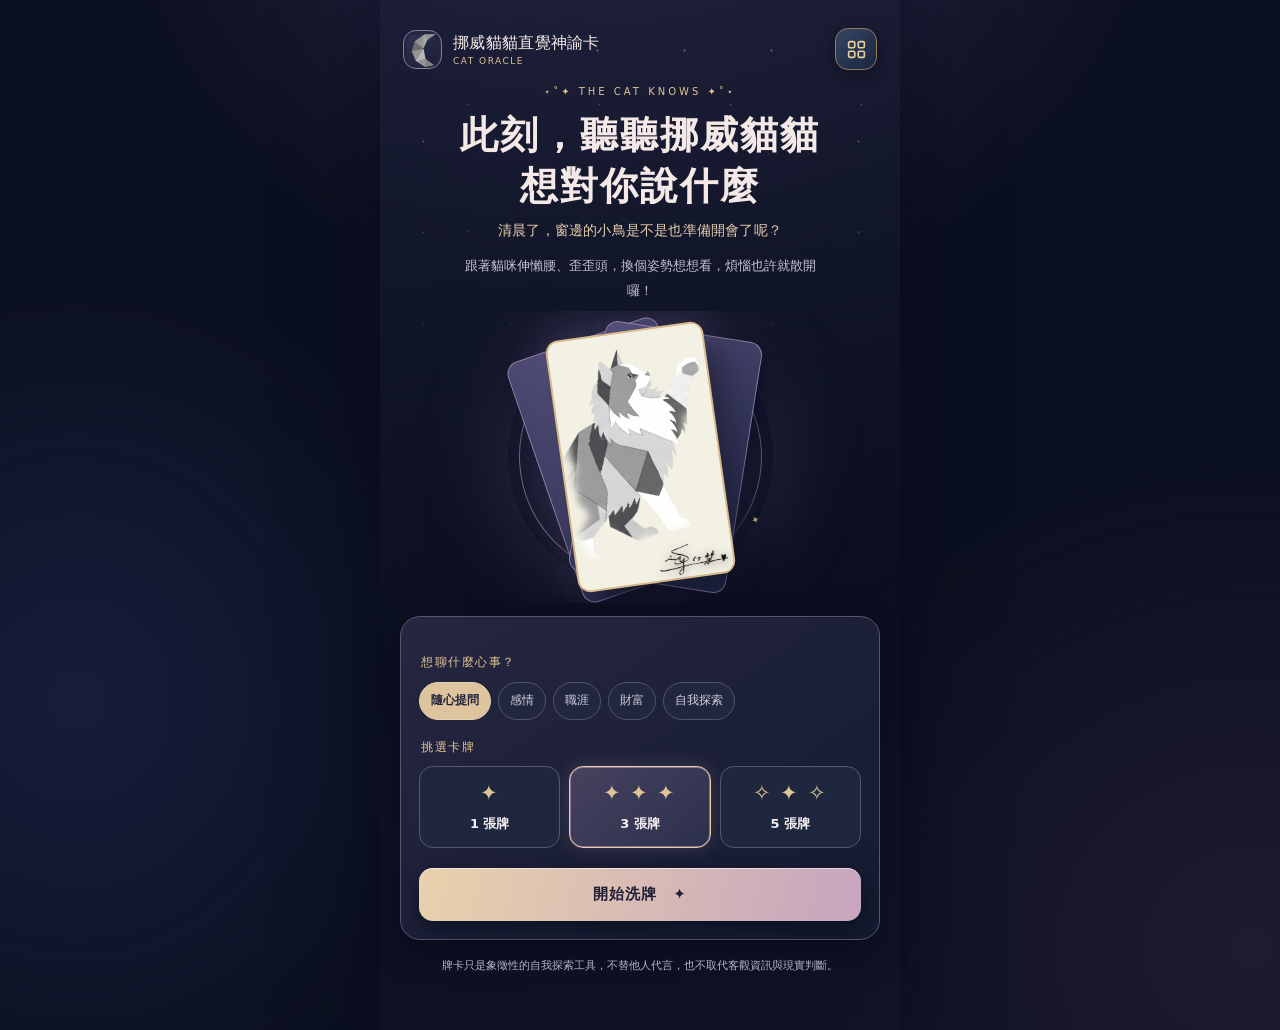
==== index.html @ c1d33e58 "Update index.html" ====
<!DOCTYPE html>
<html lang="zh-Hant">
<head>
<meta charset="UTF-8">
<meta name="viewport" content="width=device-width,initial-scale=1,viewport-fit=cover">
<meta name="theme-color" content="#101323">
<meta name="description" content="挪威貓貓直覺神諭卡：透過貓咪的生活智慧與直覺牽引，探索另一個思考角度。">
<title>挪威貓貓直覺神諭卡｜V5.16.12 低延遲音效版</title>
<script id="cat-theme-bootstrap-v5166">
/* V5.16.8: five UI palettes and a gentle, locked theme crossfade.
   Existing saved theme key and backup API are preserved; card art remains untouched. */
(()=>{
 'use strict';
 const KEY='NorwegianCat_UITheme_v1';
 const OPTIONS=['moon','cream','black','forest','sea'];
 const colors={moon:'#0B1020',cream:'#F3F1E4',black:'#000000',forest:'#102019',sea:'#132D3D'};
 const valid=value=>OPTIONS.includes(value);
 let chosen='moon',busy=false;
 try{const old=localStorage.getItem(KEY);if(valid(old))chosen=old}catch(_){/* storage may be unavailable */}
 function apply(value,persist=true){
   if(!valid(value))return false;
   chosen=value;
   document.documentElement.dataset.catTheme=value;
   document.querySelector('meta[name="theme-color"]')?.setAttribute('content',colors[value]);
   if(persist){try{localStorage.setItem(KEY,value)}catch(_){}}
   return true;
 }
 function transitionTo(value,onUpdate){
   if(!valid(value)||busy||value===chosen)return false;
   const reduce=window.matchMedia?.('(prefers-reduced-motion: reduce)').matches;
   const update=()=>{apply(value);if(typeof onUpdate==='function')onUpdate()};
   if(reduce){update();return true;}
   busy=true;
   const app=document.getElementById('app');
   if(app)app.inert=true;
   document.documentElement.classList.add('cat-theme-switching');
   const finish=()=>{
     busy=false;
     document.documentElement.classList.remove('cat-theme-switching');
     const now=document.getElementById('app');if(now)now.inert=false;
     const selected=document.querySelector('.catprefs-choice[data-theme="'+value+'"]');
     try{selected?.focus({preventScroll:true})}catch(_){/* focus not supported */}
   };
   if(typeof document.startViewTransition==='function'){
     try{
       const vt=document.startViewTransition(update);
       Promise.resolve(vt.finished).then(finish,finish);
       return true;
     }catch(_){/* fall back to a dim crossfade */}
   }
   // Older browsers: softly dim the old backdrop while UI colors are switched.
   const mask=document.createElement('div');
   mask.className='cat-theme-fallback-mask';
   mask.style.background=colors[chosen];
   mask.setAttribute('aria-hidden','true');
   document.body.appendChild(mask);
   try{update()}catch(_){mask.remove();finish();return false}
   requestAnimationFrame(()=>requestAnimationFrame(()=>mask.classList.add('is-fading')));
   setTimeout(()=>{mask.remove();finish()},740);
   return true;
 }
 window.__catTheme={get:()=>chosen,set:apply,valid,transitionTo,isBusy:()=>busy,options:[...OPTIONS]};
 apply(chosen,false);
})();
</script>
<script id="cat-audio-bootstrap-v51612">
/* Norwegian Cat Oracle V5.16.12 | LOW-LATENCY EXTERNAL AUDIO
 * No embedded audio. Place sounds in assets/sounds beside index.html.
 * Supports MP3, WAV, OGG, M4A (AAC), FLAC, with resilient codec fallback.
 * Warm decoded AudioBuffers BEFORE clicks. Never play an ordinary sound late.
 * Optional per-file preference: PREFERRED_FORMAT = {'wind_01':'wav', ...}
 * OGG group hints reflect the published library; other files default to MP3.
 */
(()=>{
'use strict';
const KEY='NorwegianCat_Audio_v1';
const COUNTS={ui_click:2,ui_confirm:2,ui_back:2,wind:5,shuffle:3,card_flip:3,reveal:2,deep_card:2,mail_open:3,jar_save:3,jar_open:2,star:2};
const GROUPS=Object.keys(COUNTS);
const TOTAL=Object.values(COUNTS).reduce((sum,n)=>sum+n,0);
const FORMATS=Object.freeze(['mp3','wav','ogg','m4a','flac']);
// This is a search hint, NOT a limitation: if a preferred file is absent,
// every other supported format is still tried during preloading.
const GROUP_FORMAT_HINTS=Object.freeze({ui_click:'ogg',ui_back:'ogg',wind:'ogg',shuffle:'ogg',star:'ogg',ui_confirm:'mp3',reveal:'mp3'});
const PREFERRED_FORMAT=Object.freeze({
  'ui_click_01':'ogg','ui_click_02':'ogg'
  // 'ui_click_01':'wav', // Example: prioritize a new WAV while an OGG also exists
});
const AudioContextClass=window.AudioContext||window.webkitAudioContext;
const valid=x=>!!x&&typeof x==='object'&&!Array.isArray(x)&&typeof x.enabled==='boolean'&&Number.isInteger(x.volume)&&x.volume>=0&&x.volume<=100;
let settings={enabled:false,volume:35};
try{let saved=JSON.parse(localStorage.getItem(KEY)||'null');if(valid(saved))settings={enabled:saved.enabled,volume:saved.volume}}catch(_){}
const store=()=>{try{localStorage.setItem(KEY,JSON.stringify(settings))}catch(_){}};
const get=()=>({...settings});
let ctx=null,master=null,prewarmPromise=null,warming=false,lastSound='',lastGroup='',lastAt=0;
const decoded=new Map(),readySources=new Map(),sourceFailures=new Map(),loadPending=new Map(),mediaReady=new Map(),mediaPending=new Map();
const bags=new Map(),lastVariant=new Map(),activeNodes=new Set();
let processed=0,scanComplete=false;
function stem(group,n){return `${group}_${String(n).padStart(2,'0')}`}
function orderFor(key){
 const group=key.replace(/_\d\d$/,'');
 const hint=(PREFERRED_FORMAT[key]||GROUP_FORMAT_HINTS[group]||'mp3').toLowerCase();
 return [hint,...FORMATS.filter(x=>x!==hint)];
}
function sources(key){return orderFor(key).map(ext=>`assets/sounds/${key}.${ext}`)}
function bestSource(key){const r=readySources.get(key);return r||null}
function volumeBase(group){return group==='ui_click'?.68:(group.startsWith('ui_')?.46:.82)}
function notify(){
 const label=document.getElementById('cat-sound-preload-status');
 if(!label)return;
 if(!settings.enabled){label.textContent='音效已關閉，不會在背景下載音效。';return}
 const loaded=location.protocol==='file:'?mediaReady.size:decoded.size;
 label.textContent=warming?`正在準備音效：${loaded} 段就緒（已檢查 ${processed}/${TOTAL}）`:`已準備 ${loaded}/${TOTAL} 段音效${loaded<TOTAL?'；缺少的音檔會保持靜音。':'，點擊即可播放。'}`;
}
function context(){
 if(!AudioContextClass)return null;
 try{
  if(!ctx){ctx=new AudioContextClass();master=ctx.createGain();master.gain.value=settings.volume/100*.7;master.connect(ctx.destination)}
  return ctx;
 }catch(_){return null}
}
function unlock(){
 if(!settings.enabled)return;
 const c=context();
 if(c&&c.state==='suspended')c.resume().catch(()=>{});
}
function applyGain(){if(master&&ctx)try{master.gain.setTargetAtTime(settings.volume/100*.7,ctx.currentTime,.01)}catch(_){} }
function randInt(n){if(n<2)return 0;return Math.floor(Math.random()*n)}
function shuffle(xs){const a=[...xs];for(let i=a.length-1;i>0;i--){const j=randInt(i+1);[a[i],a[j]]=[a[j],a[i]]}return a}
function availableNumbers(group){
 let list=[];
 for(let n=1;n<=COUNTS[group];n++){
  const key=stem(group,n);
  if(location.protocol==='file:'?mediaReady.has(key):decoded.has(key))list.push(n);
 }
 return list;
}
function pickReady(group,opts){
 if(!opts.length)return null;
 let b=bags.get(group)||[];
 const signature=opts.join(',');
 if(b.signature!==signature||!b.list?.length){
  let arr=shuffle(opts),prev=lastVariant.get(group);
  if(arr.length>1&&arr[arr.length-1]===prev){let i=arr.findIndex(x=>x!==prev);[arr[i],arr[arr.length-1]]=[arr[arr.length-1],arr[i]]}
  b={signature,list:arr};
 }
 const n=b.list.pop();bags.set(group,b);lastVariant.set(group,n);return n;
}
// A normal click is played only from ALREADY prepared audio; no delayed catch-up.
function playBuffer(buffer,group){
 const c=context();if(!c||!master||c.state!=='running')return false;
 try{
  const source=c.createBufferSource(),gain=c.createGain();source.buffer=buffer;
  gain.gain.value=volumeBase(group)*(.96+randInt(9)/100);
  if(group==='card_flip'||group==='shuffle'||group==='ui_click')source.playbackRate.value=.98+randInt(5)/100;
  source.connect(gain).connect(master);activeNodes.add(source);
  source.onended=()=>{activeNodes.delete(source);try{source.disconnect();gain.disconnect()}catch(_){}};
  source.start(0);return true;
 }catch(_){return false}
}
function playMedia(key,group){
 const audio=mediaReady.get(key);if(!audio)return false;
 try{
  if(!audio.paused)audio.pause();audio.currentTime=0;
  audio.volume=Math.max(0,Math.min(1,settings.volume/100*.45*volumeBase(group)));
  const p=audio.play();if(p?.catch)p.catch(()=>{});return true;
 }catch(_){return false}
}
function playKey(key,group){
 lastSound=key;
 if(location.protocol==='file:')return playMedia(key,group);
 const sound=decoded.get(key);return sound?playBuffer(sound,group):false;
}
function limitAndPlay(group,key){
 if(!settings.enabled||settings.volume<=0||document.hidden)return false;
 const now=performance.now(),gap=group.startsWith('ui_')?90:(group==='card_flip'?105:165);
 if(group===lastGroup&&now-lastAt<gap)return false;
 const ok=playKey(key,group);
 if(ok){lastGroup=group;lastAt=now}
 return ok;
}
function play(group){
 if(!settings.enabled||!settings.volume||document.hidden||!COUNTS[group])return false;
 const available=availableNumbers(group);
 if(!available.length){
  // First-run or slow network: start background loading, but don't play late.
  if(!warming)prewarm();
  return false;
 }
 const n=pickReady(group,available);
 return limitAndPlay(group,stem(group,n));
}
function testFile(key){
 const m=/^([a-z_]+)_(\d{2})$/.exec(String(key));
 if(!m||!COUNTS[m[1]]||Number(m[2])<1||Number(m[2])>COUNTS[m[1]]||!settings.enabled||!settings.volume)return false;
 unlock();
 // Explicit test/preview is allowed to play as soon as its file finishes loading.
 if(location.protocol==='file:'?mediaReady.has(key):decoded.has(key))return playKey(key,m[1]);
 loadKey(key).then(ok=>{if(ok&&settings.enabled&&!document.hidden&&settings.volume>0)playKey(key,m[1])});
 return true;
}
function wait(ms){return new Promise(r=>setTimeout(r,ms))}
async function tryDecode(url){
 const c=context();if(!c)return null;
 for(let attempt=0;attempt<2;attempt++){
  const controller=new AbortController();const timer=setTimeout(()=>controller.abort(),7000);
  try{
   const response=await fetch(url,{cache:'default',signal:controller.signal});
   if(!response.ok){
    clearTimeout(timer);
    if((response.status===502||response.status===503||response.status===504)&&attempt===0){await wait(250);continue}
    return null;
   }
   const raw=await response.arrayBuffer();clearTimeout(timer);
   return await c.decodeAudioData(raw);
  }catch(_){
   clearTimeout(timer);
   if(attempt===0){await wait(180);continue}
  }
 }
 return null;
}
// HTMLAudio fallback enables direct file:// use when fetch() is forbidden locally.
async function tryMedia(url){
 return new Promise(resolve=>{
  let audio;
  try{audio=new Audio();audio.preload='auto'}catch(_){resolve(null);return}
  let settled=false;
  const done=ok=>{if(settled)return;settled=true;clearTimeout(timer);audio.removeEventListener('canplay',onReady);audio.removeEventListener('error',onError);resolve(ok?audio:null)};
  const onReady=()=>done(true),onError=()=>done(false);
  const timer=setTimeout(()=>done(false),5000);
  audio.addEventListener('canplay',onReady);audio.addEventListener('error',onError);
  audio.src=url;try{audio.load()}catch(_){done(false)}
 });
}
async function loadKey(key){
 if((location.protocol==='file:'?mediaReady:decoded).has(key))return true;
 if(loadPending.has(key))return loadPending.get(key);
 const task=(async()=>{
  for(const url of sources(key)){
   const playable=location.protocol==='file:'?await tryMedia(url):await tryDecode(url);
   if(playable){
    if(location.protocol==='file:')mediaReady.set(key,playable);
    else decoded.set(key,playable);
    readySources.set(key,url);notify();return true;
   }
  }
  return false;
 })().finally(()=>{loadPending.delete(key);notify()});
 loadPending.set(key,task);return task;
}
function allKeys(){
 const priority=['ui_click','ui_confirm','ui_back','card_flip','shuffle','wind','reveal','deep_card','mail_open','jar_save','jar_open','star'];
 return priority.flatMap(group=>Array.from({length:COUNTS[group]},(_,i)=>stem(group,i+1)));
}
function prewarm(){
 if(!settings.enabled)return Promise.resolve(false);
 if(prewarmPromise)return prewarmPromise;
 if(scanComplete)return Promise.resolve(true);
 warming=true;processed=0;notify();
 const keys=allKeys();let index=0;
 async function worker(){
  while(settings.enabled&&index<keys.length){
   const key=keys[index++];await loadKey(key);processed++;notify();
  }
 }
 // Three concurrent loaders avoid 31 simultaneous decoding/fetch bursts on phones.
 prewarmPromise=Promise.all([worker(),worker(),worker()]).then(()=>true).finally(()=>{
  warming=false;prewarmPromise=null;scanComplete=processed===TOTAL;notify();
 });
 return prewarmPromise;
}
function stop(){
 for(const node of activeNodes)try{node.stop()}catch(_){}activeNodes.clear();
 for(const a of mediaReady.values())try{a.pause();a.currentTime=0}catch(_){}
 if(ctx?.state==='running')ctx.suspend().catch(()=>{});
}
function setEnabled(value){
 settings.enabled=!!value;store();
 if(settings.enabled){unlock();applyGain();prewarm()}else{stop()}
 notify();return get();
}
function setVolume(value){
 let n=Number(value);if(!Number.isFinite(n))return get();
 settings.volume=Math.max(0,Math.min(100,Math.round(n)));store();applyGain();notify();return get();
}
function apply(prefs){if(!valid(prefs))return false;setVolume(prefs.volume);setEnabled(prefs.enabled);return true}
document.addEventListener('pointerdown',unlock,{capture:true,passive:true});
document.addEventListener('keydown',unlock,true);
document.addEventListener('visibilitychange',()=>{if(document.hidden)stop();else if(settings.enabled)prewarm()});
window.addEventListener('pageshow',()=>{if(settings.enabled)prewarm()});
if(settings.enabled){ // saved-on preference: start downloading while the page is opening
 if(document.readyState==='loading')document.addEventListener('DOMContentLoaded',prewarm,{once:true});
 else prewarm();
}
window.__catAudio={get,setEnabled,setVolume,apply,valid,play,testFile,prewarm,stop,
 refreshStatus:notify,info:()=>({groups:GROUPS.length,files:TOTAL,formats:[...FORMATS],lastSound,
  buffers:decoded.size,ready:location.protocol==='file:'?mediaReady.size:decoded.size,
  processed,warming,enabled:settings.enabled,volume:settings.volume,
  readySources:Object.fromEntries(readySources)})};
// UI sound mapping is preserved from the previous release.
const categories={
 'wind':'wind','start':'shuffle','reshuffle':'shuffle','pick':'card_flip','unpick':'card_flip',
 'reveal':null,'deep-yes':'deep_card','deep-confirm':'deep_card','deep-select':'card_flip','deep-unselect':'ui_back',
 'function-toggle':'ui_click','function-feature':'ui_confirm','mailbox-open':'ui_confirm',
 'mood-open':'jar_open','mood-new':'ui_confirm','mood-edit':'jar_open','mood-delete':'ui_back',
 'restart':'ui_back','aux-home':'ui_back','mood-back':'ui_back','atlas-back':'ui_back','close-modal':'ui_back',
 'theme-select':null,'sound-toggle':null,'sound-preview':null,'sound-test-click-01':null,'sound-test-click-02':null,'copy':'ui_click',
 'guide-answer':'ui_click','topic':'ui_click','focus':'ui_click','mode':'ui_click',
 'guide-next':'ui_confirm','guide-extra':'ui_confirm','guide-skip':'ui_confirm','guide-back':'ui_back',
 'deep-no':'ui_back','detail':'ui_confirm','journal-unlock':'ui_confirm',
 'journal-select':'ui_click','journal-prev':'ui_back','journal-next':'ui_click',
 'clear-pick':'ui_back','mood-export':'ui_click','mood-import':'ui_click'
};
const mailCategories={read:'mail_open',back:'ui_back',send:'ui_confirm',close:'ui_back',export:'ui_click',import:'ui_click'};
const contactCategories={close:'ui_back',copy:'ui_click'};
document.addEventListener('click',event=>{
 if(!settings.enabled||!settings.volume||document.hidden)return;
 if(event.defaultPrevented)return;
 const el=event.target.closest('button,[role="button"],a[href^="mailto:"],summary');if(!el||el.disabled||el.getAttribute('aria-disabled')==='true')return;
 let sound=null;
 if(el.dataset.action){
  if(Object.prototype.hasOwnProperty.call(categories,el.dataset.action))sound=categories[el.dataset.action];
  else if(el.dataset.action==='atlas-secret-tap')return;
  else sound='ui_click';
  if(el.dataset.action==='function-feature'&&el.dataset.feature==='stars')sound='star';
 }else if(el.dataset.cm)sound=mailCategories[el.dataset.cm]||'ui_click';
 else if(el.dataset.contact)sound=contactCategories[el.dataset.contact]||'ui_click';
 else if(el.matches('[data-star-filter]'))sound='ui_click';
 else if(el.id==='mood-send')return; // play jar_save only after successful IndexedDB transaction
 else if(el.matches('summary'))sound='ui_click';
 else if(el.closest('.catcontact-overlay,.catmail-overlay,.modal-overlay'))sound='ui_click';
 if(sound)play(sound);
},true);

})();
</script>

<style id="cat-audio-styles-v5165">
.catsound-panel{margin-top:18px}
.catsound-top{display:flex;align-items:center;justify-content:space-between;gap:14px}
.catsound-description{font-size:13px;line-height:1.8;color:var(--sub,#b8b5c9);margin:9px 0 16px}
.catsound-switch{border:1px solid var(--hair,#826d77);background:var(--panel2,#253047);color:var(--text,#f5ede3);border-radius:40px;padding:9px 13px;display:flex;align-items:center;gap:10px;cursor:pointer;min-width:112px;justify-content:center;font:inherit;font-size:13px;transition:background .2s,border .2s}
.catsound-switch[aria-checked="true"]{border-color:var(--gold,#dec795);background:color-mix(in srgb,var(--gold,#dec795) 15%,var(--panel,#1b263a))}
.catsound-switch:focus-visible,.catsound-preview:focus-visible,.catsound-range:focus-visible{outline:2px solid var(--gold,#dfc58b);outline-offset:4px}
.catsound-indicator{display:inline-block;width:22px;height:12px;border-radius:30px;background:#777985;position:relative;flex:none;transition:background .2s}
.catsound-indicator:before{content:"";display:block;width:9px;height:9px;position:absolute;left:2px;top:1.5px;background:#fdfaf2;border-radius:50%;transition:transform .2s}
.catsound-switch[aria-checked="true"] .catsound-indicator{background:#ad8d56}
.catsound-switch[aria-checked="true"] .catsound-indicator:before{transform:translateX(9px)}
.catsound-volume-head{display:flex;align-items:center;justify-content:space-between;gap:10px;margin:0 0 8px;font-size:14px}
.catsound-volume-head output{font-variant-numeric:tabular-nums;min-width:42px;text-align:right;font-weight:600}
.catsound-range{display:block;width:100%;height:26px;accent-color:var(--gold,#dfc58b);cursor:pointer;margin:0 0 12px}
.catsound-actions{display:flex;align-items:center;gap:12px;flex-wrap:wrap}
.catsound-preview{font:inherit;font-size:13px;border:1px solid var(--hair,#9c8ca9);border-radius:12px;background:var(--panel2,#253047);color:var(--text,#f5ede3);padding:10px 14px;cursor:pointer}
.catsound-preview:disabled{opacity:.42;cursor:not-allowed}
.catsound-foot{font-size:12px;line-height:1.85;color:var(--sub,#b8b5c9);margin:12px 0 0}
[data-cat-theme="cream"] .catsound-switch,[data-cat-theme="cream"] .catsound-preview{box-shadow:0 1px 5px #30281812}
@media (max-width:500px){.catsound-top{align-items:flex-start}.catsound-panel{padding:18px 15px}}
</style>

<style>
:root{color-scheme:dark;--bg:#0d1321;--panel:#1b263a;--panel2:#222e44;--text:#f9f1e5;--sub:#abb6c7;--gold:#e7bf79;--hair:#39445c;--peach:#f0b2a0;--violet:#baadea;--rose:#eaa8bd;--teal:#8dd5c2}
*{box-sizing:border-box}html{min-height:100%;scroll-behavior:smooth;-webkit-text-size-adjust:100%}body{margin:0;min-height:100dvh;font-family:ui-sans-serif,system-ui,-apple-system,"PingFang TC","Microsoft JhengHei",sans-serif;background:radial-gradient(ellipse 520px 400px at 50% -40px,#253251 0%,transparent 80%),radial-gradient(ellipse 370px 350px at 5% 65%,#1a2039 0%,transparent 90%),var(--bg);color:var(--text);overflow-x:hidden}
button,input,textarea,select{font:inherit}button{cursor:pointer;-webkit-tap-highlight-color:transparent}button:focus-visible,input:focus-visible,textarea:focus-visible{outline:2px solid var(--gold);outline-offset:3px}button:disabled{opacity:.45;cursor:not-allowed}a{color:var(--gold)}
#app{max-width:520px;min-height:100dvh;margin:auto;position:relative;padding-bottom:calc(22px + env(safe-area-inset-bottom));background:linear-gradient(175deg,rgba(37,50,73,.18),rgba(8,14,26,.1));box-shadow:0 0 70px #0002}
.stars{position:absolute;inset:0 0 auto;pointer-events:none;height:400px;overflow:hidden;background-image:radial-gradient(circle,#c2a783b3 .6px,transparent 1.2px),radial-gradient(circle,#e6d4bb77 .7px,transparent 1.3px);background-size:87px 91px,131px 127px;background-position:0 5px,23px 41px;mask-image:linear-gradient(black,transparent)}
.topbar{position:relative;z-index:1;display:flex;align-items:center;justify-content:space-between;padding:calc(19px + env(safe-area-inset-top)) 23px 16px;gap:12px}.brand{display:flex;align-items:center;gap:11px;min-width:0}.mark{width:39px;height:39px;border:1px solid #a79164;border-radius:13px;display:grid;place-items:center;background:linear-gradient(135deg,#314365,#182136);box-shadow:inset 0 0 0 3px #1c2940;color:var(--gold);font-size:23px}.brand-name{font-family:Georgia,"Noto Serif TC",serif;font-size:16px;letter-spacing:1.1px;white-space:nowrap}.brand-sub{font-size:9px;letter-spacing:2px;color:var(--gold);margin-top:2px}.top-pill{font-size:10px;white-space:nowrap;color:var(--gold);border:1px solid #806d51;border-radius:30px;padding:7px 9px;letter-spacing:1px}
main{position:relative;z-index:1;padding:0 20px 16px}.serif{font-family:"Noto Serif TC",Georgia,serif}.eyebrow{text-align:center;letter-spacing:3px;font-size:10px;color:var(--gold);text-transform:uppercase}.heading{text-align:center;font-size:clamp(27px,7.5vw,38px);font-weight:650;letter-spacing:2px;line-height:1.35;margin:13px 0 10px}.heading-sm{text-align:center;font-size:27px;letter-spacing:1.5px;margin:12px 0 8px}.muted{color:var(--sub)}.intro{text-align:center;color:#bdc5d2;font-size:13px;line-height:1.95;margin:0 auto;max-width:360px}.small{font-size:12px}.xs{font-size:11px}.center{text-align:center}.space{height:20px}.space-sm{height:11px}
.hero-art{position:relative;height:292px;display:grid;place-items:center;margin:7px auto 13px;overflow:hidden}.halo{position:absolute;width:265px;height:265px;border-radius:50%;background:radial-gradient(circle,#c7a2652c 0 33%,#7771a012 53%,transparent 74%);box-shadow:0 0 90px #b58f4a17}.orbit{position:absolute;width:243px;height:243px;border:1px solid #d2ad6945;border-radius:50%;transform:rotate(-25deg)}.orbit:before,.orbit:after{content:'✦';position:absolute;color:var(--gold);font-size:14px;top:4px;left:45px}.orbit:after{top:auto;bottom:9px;left:auto;right:39px;font-size:10px}.hero-card{width:159px;height:254px;border:2px solid var(--gold);border-radius:13px;background:linear-gradient(135deg,#3b4a71,#1a283e 65%);transform:rotate(-8deg);box-shadow:14px 19px 29px #0009,0 0 38px #dfa96e22;position:relative;overflow:hidden;display:grid;place-items:center}.hero-card:before{content:'';position:absolute;inset:8px;border:1px solid #b89b6eb8;border-radius:7px}.hero-card:after{content:'✧　✦　✧';position:absolute;bottom:22px;color:#d5b980;font-size:11px;letter-spacing:4px}.hero-loading{font-size:15px;letter-spacing:.23em;color:#e4c997;text-transform:none}.hero-back1,.hero-back2{position:absolute;width:159px;height:254px;border:1px solid #a58b60;border-radius:13px;background:linear-gradient(135deg,#2d3c5b,#192237);box-shadow:8px 14px 26px #0006}.hero-back1{transform:translate(-20px,3px) rotate(-19deg)}.hero-back2{transform:translate(25px,0) rotate(9deg)}
.panel{background:linear-gradient(145deg,#202b3f,#182338);border:1px solid #3d465c;border-radius:20px;padding:18px;box-shadow:0 14px 30px #05091532}.form-label{font-size:13px;color:#f4e7cf;font-weight:700;display:block;margin:0 0 9px}.hint{font-size:11px;color:var(--sub);line-height:1.7}textarea{width:100%;resize:vertical;min-height:88px;border-radius:12px;border:1px solid #49566f;background:#111b2d;color:var(--text);padding:13px;line-height:1.7;font-size:14px;outline:none}textarea::placeholder{color:#8593a9}.chips{display:flex;gap:7px;flex-wrap:wrap;margin-top:11px}.chip{border:1px solid #48556e;color:#aebace;background:#1a2539;padding:9px 11px;border-radius:40px;font-size:12px;min-height:38px}.chip.active{color:#1d283b;background:var(--gold);border-color:var(--gold);font-weight:750}.section-label{font-size:12px;color:var(--gold);letter-spacing:1.5px;margin:19px 2px 10px}.mode-grid{display:grid;grid-template-columns:repeat(3,minmax(0,1fr));gap:9px}.mode{background:#172237;border:1px solid #46516b;border-radius:14px;padding:14px 5px;min-width:0;min-height:82px;color:var(--text);text-align:center}.mode.active{border-color:var(--gold);background:linear-gradient(145deg,#35415c,#232f47);box-shadow:inset 0 0 0 1px #c59d55aa}.mode-symbol{font-family:Georgia,serif;font-size:21px;letter-spacing:2px;color:#ddc18e;margin-bottom:5px;height:29px}.mode-title{font-size:13px;font-weight:700}.primary{border:0;border-radius:14px;width:100%;padding:15px 20px;background:linear-gradient(110deg,#efce90,#cba46b);color:#1f2735;font-size:15px;font-weight:800;letter-spacing:1px;min-height:53px;box-shadow:0 9px 18px #0d0e1670, inset 0 1px #fff8}.primary:active{transform:scale(.991)}.secondary{width:100%;min-height:45px;border:1px solid #7c6c57;color:var(--gold);border-radius:12px;background:#233047;font-size:13px;padding:11px}.line-link{background:none;border:0;color:#c3b18e;text-decoration:underline;text-underline-offset:3px;font-size:12px;padding:10px}.note{text-align:center;color:#8793a8;font-size:11px;line-height:1.85;margin:16px 7px}
.progress-bar{height:5px;border-radius:10px;background:#344055;overflow:hidden;margin:17px auto 10px;max-width:310px}.progress-bar>div{height:100%;background:linear-gradient(90deg,#b38d60,#edd39b);transition:width .25s}.deck-grid{display:grid;grid-template-columns:repeat(6,minmax(0,1fr));gap:8px 6px;margin:18px 0 14px}.pick-card{aspect-ratio:3/4.25;min-height:65px;min-width:0;border-radius:8px;background:linear-gradient(145deg,#384b6f,#1c2c47);border:1px solid #998466;box-shadow:0 4px 7px #050a144d;position:relative;padding:4px;transition:transform .2s,border-color .2s,filter .2s}.pick-card:before{content:'';position:absolute;inset:4px;border:1px solid #a89a815d;border-radius:4px}.pick-card:after{content:'✦';position:absolute;top:7px;right:8px;font-size:7px;color:#d5b782}.pick-card .paw{font-size:22px;display:block;color:#edd49f;filter:grayscale(.15);text-shadow:0 0 10px #f0d09b55}.pick-card .paw:after{content:'☾';display:block;font-size:12px;line-height:1}.pick-card.selected{border-color:#fff0bf;background:linear-gradient(145deg,#8b6e69,#423d61);transform:translateY(-3px);box-shadow:0 0 0 2px #f1c88370,0 0 13px #e4bb7b7d}.pick-card.selected:after{content:'✓';top:4px;right:7px;font-size:14px;font-weight:900}.picked-strip{display:flex;justify-content:center;gap:8px;align-items:center;min-height:53px;margin:10px 0 16px}.picked-slot{border:1px dashed #60718b;border-radius:9px;width:49px;height:65px;display:grid;place-items:center;color:#8fa0b9;font-size:18px}.picked-slot.filled{border:1px solid #deb77e;background:linear-gradient(145deg,#4b4166,#283550);color:#f5d79b;box-shadow:0 0 13px #dfb97535}.deck-count{color:#e4c58c;font-size:13px;text-align:center}.deck-count b{font-size:21px}
.reading-card{border:1px solid #576079;background:linear-gradient(155deg,#293650,#1b263d);border-radius:19px;padding:11px;overflow:hidden;box-shadow:0 10px 28px #05080f66}.reading-card .index{font-size:10px;letter-spacing:2px;color:#dbc187;text-align:center;margin:2px 0 8px}.art{width:100%;aspect-ratio:3/4;overflow:hidden;border-radius:12px;background:#202b40;display:flex;align-items:center;justify-content:center}.art-loading{color:#d3c2a6;font-size:12px;letter-spacing:.14em;font-weight:400;text-transform:none;pointer-events:none;user-select:none}.art.has-external>.art-loading{visibility:hidden}.reading-card h3{font-size:17px;margin:11px 0 7px;letter-spacing:1px}.pill-row{display:flex;gap:5px;flex-wrap:wrap}.tag{font-size:10px;border-radius:20px;padding:5px 8px;background:#37465b;color:#e3cead}.card-advice{font-size:13px;line-height:1.95;color:#d3dbe8;margin:12px 0 2px}.cat-quote{padding:12px 13px;background:#101b2bcc;border-left:2px solid var(--gold);font-size:13px;line-height:1.75;color:#ead5a8;margin:13px 0 0;border-radius:0 8px 8px 0}
.result-stacked{display:grid;gap:16px;margin:18px 0 16px}.read-block{border:1px solid #44516a;border-radius:17px;padding:18px;background:#172237}.read-title{color:var(--gold);font-size:15px;font-weight:750;margin:0 0 11px}.read-block p{color:#d4dcea;font-size:14px;line-height:2;white-space:pre-wrap;margin:0 0 11px}.read-block p:last-child{margin-bottom:0}.ornament{height:1px;background:linear-gradient(90deg,transparent,#8e8068,transparent);margin:20px 8px}.topic-flag{display:inline-block;font-size:11px;color:#e5c78f;border:1px solid #6e674f;padding:6px 11px;border-radius:30px;margin:4px auto}.pair-block{border-left:2px solid #9a819f;padding:7px 0 7px 13px;margin:12px 0;font-size:13px;line-height:1.9;color:#d8dce9}.pair-name{font-weight:750;color:#e2c391}.summary-lead{font-size:15px;line-height:1.9;color:#f1e7d2}.summary-quote{font-family:Georgia,"Noto Serif TC",serif;font-size:17px;color:#efd39f;text-align:center;line-height:1.8;padding:14px 7px}
.empty{border:1px dashed #59647a;border-radius:17px;padding:45px 19px;text-align:center;color:#afbed1;line-height:1.9;margin:18px 0}.empty .big{font-size:40px}.modal-overlay{position:fixed;z-index:60;inset:0;background:#050811c9;display:grid;align-items:end;justify-items:center;padding-top:20px}.modal{width:min(100%,520px);max-height:91dvh;overflow:auto;background:#1b263a;border:1px solid #857255;border-radius:23px 23px 0 0;padding:20px 22px calc(28px + env(safe-area-inset-bottom));box-shadow:0 -12px 40px #0008}.modal-grab{width:47px;height:5px;border-radius:10px;background:#6c788c;margin:-9px auto 16px}.modal-close{float:right;background:#33415a;color:#f2e2c8;border:0;border-radius:50%;width:34px;height:34px;font-size:20px}.modal-art{max-width:300px;margin:12px auto}.modal h3{margin:8px 0}.modal p{line-height:1.9;font-size:14px;color:#d6deeb}.toast{position:fixed;z-index:99;left:50%;transform:translateX(-50%);bottom:calc(20px + env(safe-area-inset-bottom));border:1px solid #9b845b;border-radius:35px;background:#303647;color:#fbe2b0;padding:12px 17px;font-size:12px;max-width:90vw;box-shadow:0 10px 30px #0009;pointer-events:none;animation:floatIn .3s ease}
@keyframes floatIn{from{opacity:0;transform:translate(-50%,10px)}to{opacity:1;transform:translate(-50%,0)}}@keyframes cardEnter{from{opacity:0;transform:translateY(25px) rotateY(80deg)}to{opacity:1;transform:translateY(0) rotateY(0)}}.reading-card{animation:cardEnter .6s cubic-bezier(.2,.8,.2,1) both;animation-delay:var(--delay,0ms)}
@media(max-width:360px){main{padding-left:14px;padding-right:14px}.topbar{padding-left:17px;padding-right:17px}.deck-grid{grid-template-columns:repeat(5,minmax(0,1fr))}.pick-card{min-height:68px}.mode-title{font-size:12px}.brand-name{font-size:14px}}
@media(min-width:700px){.modal-overlay{align-items:center}.modal{border-radius:23px;max-height:86dvh}.topbar{padding-top:28px}}
@media(prefers-reduced-motion:reduce){*,*:before,*:after{animation-duration:.01ms!important;transition-duration:.01ms!important;scroll-behavior:auto!important}}

/* 首頁中央從 cardmain01～cardmain10 隨機讀取；皆缺圖顯示 ?。cardsign 放在封面右下側，缺圖隱藏。 */
.hero-question{color:#e4c997;font-size:58px;font-family:Georgia,serif;font-weight:400;line-height:1;position:relative;z-index:1;user-select:none}
.hero-main-image{display:block;position:absolute;inset:0;width:100%;height:100%;object-fit:contain;background:#192237;opacity:0;pointer-events:none;z-index:2}
.hero-card.has-main-image .hero-main-image{opacity:1}
.hero-card.has-main-image .hero-question{display:none}
.hero-card.has-main-image::before,.hero-card.has-main-image::after{display:none}
/* V4.3：cardmain 與 cardsign 共用相同的卡片定位錨點。 */
.hero-main-stack{
  position:relative;z-index:7;width:159px;height:254px;
  display:block;overflow:visible;isolation:isolate;
}
.hero-main-stack > .hero-card{
  position:absolute;inset:0;margin:0;
}
.hero-main-stack > .hero-card-sign{
  display:none;position:absolute;z-index:9;pointer-events:none;
  right:-18px;bottom:6px;
  width:auto;height:39px;max-height:39px;max-width:min(86px,22vw);
  object-fit:contain;object-position:center;
  border:0;border-radius:0;background:transparent;box-shadow:none;padding:0;
  filter:drop-shadow(0 2px 3px rgba(76,54,37,.20));
}
.hero-main-stack > .hero-card-sign.is-visible{display:block}


/* 結果頁卡牌僅供觀看，圖鑑頁仍保留點選完整牌義。 */
.face-grid .face-item{cursor:default}

.plain-reading .story-flow{line-height:1.85}
.plain-reading .story-head h2{line-height:1.45}
.plain-reading .plain-reason{margin:0 0 13px}
.plain-reading .story-section-title{margin-top:16px}
.plain-reading .plain-next{margin-bottom:0;color:#f1dfc0;background:rgba(231,191,121,.065);border-left:2px solid #cba46a;padding:12px 14px;border-radius:0 9px 9px 0}
.face-grid.len50-two{grid-template-columns:repeat(2,minmax(0,1fr));max-width:350px;width:100%;margin:18px auto;justify-content:center}.deep50-panel{text-align:center;padding:22px 14px;border:1px solid #a4865588;border-radius:20px;background:radial-gradient(ellipse at 50% 0,#44345166,transparent 75%),#1b2336;margin:16px 0}.deep50-first{max-width:130px;margin:15px auto}.deep50-actions{display:grid;gap:12px;margin-top:16px}.len50-two .face-item{min-width:0}/* V5.9 hidden developer console */
.dev59-modal{width:min(100%,520px);padding-top:27px;overscroll-behavior:contain}.dev59-kicker{font-size:10px;letter-spacing:.16em;color:var(--gold);padding-right:24px}.dev59-modal h3{font-size:23px;margin:8px 28px 4px 0;color:#f3dec0}.dev59-modal h4{margin:0 0 12px;color:#e9cfaa;font-size:14px}.dev59-muted{font-size:12px;color:#c3bbce;line-height:1.65;margin:8px 0}.dev59-panel{border:1px solid #625b74;border-radius:14px;padding:14px;margin:13px 0;background:#1e243ac9}.dev59-panel dl{display:grid;grid-template-columns:minmax(100px,1fr) minmax(0,1.5fr);gap:8px 10px;font-size:12px;margin:0}.dev59-panel dt{color:#c9c0d1}.dev59-panel dd{margin:0;text-align:right;overflow-wrap:anywhere;color:#d9e4d9}.dev59-actions{display:grid;grid-template-columns:1fr 1fr;gap:8px}.dev59-wide{grid-column:1/-1}.dev59-modal .secondary{padding:10px 8px;font-size:13px;min-height:42px;margin:0}.dev59-modal .primary{margin-top:8px}.dev59-modal select{display:block;width:100%;background:#272e45;color:#f4e8dc;border:1px solid #726985;border-radius:8px;padding:9px;margin:7px 0;min-width:0}.dev59-preview{background:#30334c;border-radius:9px;padding:14px;margin:10px 0;white-space:pre-wrap;overflow-wrap:anywhere;font-size:15px;line-height:1.65;color:#f3e2cf}.dev59-modal details{font-size:12px;color:#d9cce1;margin-top:10px}.dev59-modal summary{cursor:pointer}.dev59-issues{max-height:220px;overflow:auto;overflow-wrap:anywhere;margin-top:8px}.dev59-issue{padding:7px 0;border-top:1px solid #4b4d65;display:flex;flex-direction:column;gap:3px}.dev59-issue span{color:#bcb8c8}.dev59-issue strong{font-size:12px;color:#e6d4bd}.dev59-modal [role=status]{font-size:12px;overflow-wrap:anywhere;color:#d1c6db;margin:10px 0 0}.dev59-modal [data-kind=ok]{color:#9bd6b6}.dev59-modal [data-kind=warn]{color:#f0c68d}.dev59-modal [hidden]{display:none!important}@media(max-width:350px){.dev59-panel{padding:11px}.dev59-actions{grid-template-columns:1fr}.dev59-wide{grid-column:auto}}

</style>

<style>
.face-grid{display:grid;grid-template-columns:repeat(3,minmax(0,1fr));gap:9px;margin:17px 0}.face-grid.one{grid-template-columns:minmax(0,245px);justify-content:center}.face-item{background:#202e45;border:1px solid #62708a;border-radius:13px;padding:7px;min-width:0;color:var(--text);text-align:center;box-shadow:0 7px 16px #04071044;animation:cardEnter .56s ease both;animation-delay:var(--delay,0ms)}.face-item .art{border:1px solid #9b8b6d;aspect-ratio:3/4}.face-number{font-size:10px;color:var(--gold);letter-spacing:1px;margin:8px 0 3px}.face-name{font-size:13px;font-weight:760;line-height:1.3}.face-role{font-size:10px;color:#b7c6d9;margin:5px 0 2px}.role-block{padding:11px 0;border-bottom:1px solid #3a465a}.role-block:last-child{border-bottom:0}.role-head{display:flex;align-items:baseline;gap:7px;margin-bottom:6px;flex-wrap:wrap}.role-count{font-size:10px;color:#e6c485;border:1px solid #997e51;border-radius:9px;padding:3px 7px}.role-head strong{font-size:14px;color:#efdcba}.role-head span:last-child{font-size:12px;color:#b6c1d3}.role-block p{font-size:13px;line-height:1.9;margin:4px 0 0;color:#d5ddeb}.result-actions{display:grid;grid-template-columns:1fr 1fr;gap:9px;margin-top:11px}.result-actions .secondary{min-height:49px}.micro{font-size:10px;color:#9daabe;line-height:1.7}.label-dot{display:inline-block;width:8px;height:8px;border-radius:50%;margin-right:5px}.sheet-card-title{display:flex;align-items:center;gap:10px;margin-bottom:11px}.sheet-card-title .number{font-family:Georgia,serif;font-size:26px;color:var(--gold)}.sheet-card-title .group{font-size:10px;color:#afc0d1}.sheet-card-title h3{font-size:21px;margin:0}.hint-card{padding:12px 13px;background:#101a2b;border:1px solid #3a4a64;border-radius:12px;margin-top:12px}.hint-card strong{font-size:12px;color:#eed3a1}.hint-card p{margin:6px 0 0;font-size:12px}.status-banner{padding:13px;background:#293247;border:1px solid #84744f;border-radius:13px;color:#e6d1af;font-size:13px;text-align:center;line-height:1.7;margin:14px 0}

/* 依牌卡編號讀取同資料夾的 cardXX.png/.jpg/.jpeg；缺圖時顯示 loading。 */
.art{position:relative}
.art>.external-card-image{display:block;position:absolute;inset:0;width:100%;height:100%;object-fit:contain;opacity:0;transition:opacity .18s ease;background:#152136}
.art.has-external{aspect-ratio:3/4;background:#152136}
.art.has-external>.external-card-image{opacity:1}

.face-item .art.has-external{aspect-ratio:3/4}
.modal-art>.art{max-width:310px;margin:12px auto}
.modal-art>.art.has-external{aspect-ratio:3/4}

/* 貓掌牌背：純 CSS 形狀，無預設插圖與外部圖片依賴。 */
.pick-card{display:flex;align-items:center;justify-content:center}
.pick-card::after{content:none}
.pick-card.selected::after{content:'✓'}
.pick-card .paw-print{position:relative;display:block;flex:none;width:33px;height:37px;transform:rotate(-10deg);filter:drop-shadow(0 0 5px #e7c88a55)}
.paw-print .toe,.paw-print .pad{display:block;position:absolute;background:#edcf99}
.paw-print .toe{width:7px;height:10px;border-radius:70% 70% 58% 58%}
.paw-print .toe:nth-child(1){left:0;top:12px;transform:rotate(-27deg)}
.paw-print .toe:nth-child(2){left:8px;top:4px;transform:rotate(-11deg)}
.paw-print .toe:nth-child(3){left:19px;top:4px;transform:rotate(11deg)}
.paw-print .toe:nth-child(4){left:27px;top:12px;transform:rotate(27deg)}
.paw-print .pad{width:21px;height:16px;left:6px;top:19px;border-radius:55% 55% 43% 43%/69% 69% 44% 44%;transform:rotate(180deg)}
/* 窄螢幕標題維持完整；cardsign 已移到首頁封面右下側。 */
.brand-name{font-size:clamp(12px,3.5vw,16px);letter-spacing:.3px}
.brand-sub{letter-spacing:1.5px}
@media(max-width:390px){.topbar{padding-left:12px;padding-right:12px;gap:6px}.brand{gap:8px}.brand-name{font-size:clamp(11.5px,3.4vw,14px)}.brand-sub{font-size:8px}}

.plain-reading .story-flow{line-height:1.85}
.plain-reading .story-head h2{line-height:1.45}
.plain-reading .plain-reason{margin:0 0 13px}
.plain-reading .story-section-title{margin-top:16px}
.plain-reading .plain-next{margin-bottom:0;color:#f1dfc0;background:rgba(231,191,121,.065);border-left:2px solid #cba46a;padding:12px 14px;border-radius:0 9px 9px 0}
</style>
<style id="warm-beige-theme">

/* 暖米色配色 — 本樣式疊加在完整可運作的貓掌牌背版之上，不修改 JS 與原本排版。 */
:root {
  color-scheme: light;
  --bg: #F3F1E4;
  --panel: #FFFDF5;
  --panel2: #F8F2E6;
  --text: #43362C;
  --sub: #756A5F;
  --gold: #956946;
  --hair: #DCCEB9;
  --peach: #D9A68B;
  --violet: #B4A3BB;
  --rose: #CE9BA2;
  --teal: #8EB6A4;
  --card-paper: #F3F1E4;
  --ink: #43362C;
  --cocoa: #805A3F;
  --cream: #FFFDF7;
  --sand: #E9DDCA;
}
body {
  background:radial-gradient(ellipse 580px 420px at 50% -48px,#FFFDF7 0%,transparent 80%),
    radial-gradient(ellipse 490px 520px at 8% 75%,#EDE4D5 0%,transparent 78%),var(--bg);
  color:var(--text);
}
#app {
  background:linear-gradient(180deg,rgba(255,253,247,.75),rgba(243,241,228,.56));
  box-shadow:0 0 60px #76604417;
}
.stars {opacity:.60;background-image:radial-gradient(circle,#9D815A85 .6px,transparent 1.2px),radial-gradient(circle,#C9A98070 .7px,transparent 1.3px)}
.mark {background:linear-gradient(145deg,#F9F5E9,#E5D4BD);border:1px solid #BDA483;box-shadow:inset 0 0 0 3px #FFFDF6;color:var(--cocoa)}
.brand-name {color:var(--ink)}
.brand-sub,.eyebrow,.section-label,.read-title,.sheet-card-title .number {color:var(--cocoa)}
.heading,.heading-sm {color:#4A382D}
.intro {color:#72665A}
.muted,.hint,.micro,.note {color:var(--sub)}
.halo {background:radial-gradient(circle,#E8D4B478 0 33%,#D8C3A535 54%,transparent 75%);box-shadow:0 0 90px #A98E6330}
.orbit {border-color:#BFA5818A}
.hero-back1,.hero-back2 {background:linear-gradient(145deg,#E6DAC5,#CDB79B);border-color:#B2946B;box-shadow:7px 12px 24px #79604338}
.hero-card {background:linear-gradient(140deg,#F8F2E5,#DCC8AC 70%);border-color:#AF865A;box-shadow:14px 19px 29px #78583F4A,0 0 36px #E4C99E6B}
.hero-card:before {border-color:#B89B6E}
.hero-card:after,.hero-question {color:#8F6B49}
.hero-card.has-main-image {background:var(--card-paper)}
.hero-main-image {background:var(--card-paper)}
/* cardsign 僅顯示於首頁封面卡片右下側。 */
.panel {background:linear-gradient(145deg,#FFFDF7,#FAF4E8);border:1px solid #DCCDB8;box-shadow:0 10px 24px #8067451C}
.form-label {color:#5A4535}
textarea {background:#FFFEFA;color:var(--ink);border:1px solid #D6C7B2;box-shadow:inset 0 1px 2px #80623A0C}
textarea::placeholder {color:#9B8C7A}
textarea:focus {border-color:#AD875C}
.chip {background:#F6F0E5;color:#645447;border:1px solid #D8C7B1}
.chip.active {background:#DCC5A4;border-color:#A57D54;color:#4E3928}
.mode {background:#FFFDF6;color:var(--ink);border:1px solid #DACBB8}
.mode.active {background:linear-gradient(145deg,#F1E2CC,#EAD6B8);border-color:#A9835C;box-shadow:inset 0 0 0 1px #E8D0AE}
.mode-symbol {color:#9B7957}
.mode-sub {color:#84786A}
.primary {background:linear-gradient(110deg,#A87B54,#916341);color:#FFFBF3;box-shadow:0 8px 17px #84644930,inset 0 1px #FFFDFA40}
.secondary {background:#FFF9EE;border:1px solid #BBA181;color:#775338}
.line-link {color:#886647}
.progress-bar {background:#E5D8C4}
.progress-bar>div {background:linear-gradient(90deg,#AB845D,#D4AF83)}
.pick-card {background:linear-gradient(145deg,#E7D8BF,#D3B999);border:1px solid #B49977;box-shadow:0 4px 8px #84664536}
.pick-card:before {border-color:#FEF7E5BA}
.pick-card.selected {background:linear-gradient(145deg,#D4B28A,#AF8865);border-color:#876244;box-shadow:0 0 0 2px #B7855670,0 0 12px #B48B5A55}
.pick-card.selected:after {color:#FFFDF6}
.paw-print .toe,.paw-print .pad {background:#795941}
.pick-card .paw-print {filter:drop-shadow(0 0 3px #FFF8E5A8)}
.picked-slot {border-color:#C4B19A;color:#A28B75}
.picked-slot.filled {background:linear-gradient(145deg,#DCC6A7,#CDB08B);border-color:#9C7954;color:#5B4230;box-shadow:0 0 12px #B5916655}
.deck-count {color:#8B6649}
.reading-card {background:linear-gradient(155deg,#FFFCF5,#F6EDE0);border:1px solid #DCC9B1;box-shadow:0 10px 25px #78614920}
.reading-card .index {color:#8C694D}
.art,.art.has-external,.art>.external-card-image {background:var(--card-paper)}
.art-loading {color:#8D7863}
.face-item {background:#FFFCF4;color:var(--ink);border:1px solid #DCCAB2;box-shadow:0 7px 16px #79624624}
.face-item .art {border-color:#C4AD8D}
.face-role,.sheet-card-title .group {color:#837366}
.pill-row .tag,.tag {background:#EDE1CF;color:#674D39}
.card-advice,.read-block p,.role-block p {color:#665649}
.cat-quote {background:#F4E8D6;border-left-color:#AA835D;color:#79573D}
.read-block {background:#FFFDF7;border:1px solid #DDCEBC}
.read-block p strong[style] {color:#865E3E !important}
.ornament {background:linear-gradient(90deg,transparent,#BDA88B,transparent)}
.topic-flag {background:#F6EDDE;color:#866548;border:1px solid #CBB89D}
.pair-block {border-left-color:#AD9276;color:#685447}
.pair-name {color:#865A3B}
.summary-lead {color:#584537}
.summary-quote {color:#895D3B}
.empty {border-color:#C9B8A1;color:#776B5E}
.status-banner {background:#F4E8D5;color:#6B503B;border-color:#D2B99A}
.role-block {border-bottom-color:#E3D6C4}
.role-count {color:#82603F;border-color:#BCA388}
.role-head strong {color:#6D4B36}
.role-head span:last-child {color:#7A7064}
.hint-card {background:#F9F2E7;border-color:#E1D2BD}
.hint-card strong {color:#865F42}
.modal-overlay {background:#352C2787}
.modal {background:#FFFCF5;color:var(--ink);border-color:#C9B295;box-shadow:0 -12px 38px #4A372B39}
.modal-grab {background:#D0BFA7}
.modal-close {background:#F1E4D3;color:#6E4E39}
.modal p {color:#6B5A4C}
.toast {background:#71513A;color:#FFF9F0;border-color:#B69B7A;box-shadow:0 10px 25px #4A372B40}
button:focus-visible,textarea:focus-visible {outline-color:#A47751}


.plain-reading .story-flow{line-height:1.85}
.plain-reading .story-head h2{line-height:1.45}
.plain-reading .plain-reason{margin:0 0 13px}
.plain-reading .story-section-title{margin-top:16px}
.plain-reading .plain-next{margin-bottom:0;color:#f1dfc0;background:rgba(231,191,121,.065);border-left:2px solid #cba46a;padding:12px 14px;border-radius:0 9px 9px 0}
</style>

<style id="interactive-story-v3">
/* 新版只延伸既有暖米色 UI，不改寫原本定位、封面與抽牌背面 */
.mode-feature{display:inline-block;padding:2px 5px;border-radius:5px;font-size:9px;background:#E4D0B4;color:#6B4E35;margin-left:2px;vertical-align:middle}
.guide-kicker{font-size:11px;letter-spacing:1px;color:#896B4F;text-align:center;margin:8px 0 14px}
.guide-panel{background:#FFFCF6;border:1px solid #D9C5A8;border-radius:20px;padding:18px;margin:16px 0;box-shadow:0 9px 21px #8C6B4220}
.guide-top{display:flex;justify-content:space-between;gap:8px;align-items:center;font-size:11px;color:#876C50}
.guide-progress{height:5px;border-radius:8px;overflow:hidden;background:#E9DECA;margin:11px 0 19px}
.guide-progress span{height:100%;display:block;background:#A47B55;transition:width .2s}
.guide-title{font-family:"Noto Serif TC",Georgia,serif;font-size:19px;line-height:1.55;color:#4C382A;font-weight:700;margin:4px 0 8px}
.guide-sub{font-size:12px;line-height:1.8;color:#81715F;margin:0 0 16px}
.answer-choice{border:1px solid #D8C5A9;background:#FBF7ED;color:#493829;border-radius:13px;padding:14px 13px;display:flex;gap:11px;align-items:center;text-align:left;width:100%;min-height:54px;margin:9px 0;line-height:1.6;font-size:13px}
.answer-choice .letter{width:25px;height:25px;flex:none;border-radius:50%;border:1px solid #B69B79;display:grid;place-items:center;font-size:11px;color:#856B50}
.answer-choice.active{border-color:#9B724D;background:#EFE0CA;box-shadow:0 0 0 1px #B89870}
.answer-choice.active .letter{background:#8C6647;color:white;border-color:#8C6647}
.answer-choice:focus-visible{outline:2px solid #805737}
.guide-actions{display:grid;grid-template-columns:1fr 1.6fr;gap:10px;margin-top:16px}
.guide-actions .primary,.guide-actions .secondary{min-height:48px;font-size:13px}
.guide-skip{margin:8px auto 0;display:block;text-align:center}
.guide-cards{display:grid;grid-template-columns:repeat(3,minmax(0,1fr));gap:9px;margin:14px 0}
.guide-card{padding:9px 5px;background:#FFFDF7;border:1px solid #D6C3A6;border-radius:12px;text-align:center;color:#5D4934}
.guide-card .mini-index{font-family:Georgia,serif;color:#9E7C58;font-size:20px}
.guide-card strong{display:block;font-size:12px;margin:5px 0}
.guide-card span{font-size:10px;color:#907A62}

.story-head{background:linear-gradient(145deg,#F6EDDE,#EFE2CE);border:1px solid #D4BFA1;padding:17px;border-radius:16px;margin-bottom:14px}
.story-head .tiny{font-size:10px;letter-spacing:1.5px;color:#8C7151}
.story-head h2{font-family:"Noto Serif TC",Georgia,serif;color:#5B422E;font-size:23px;line-height:1.45;margin:8px 0}
.story-head .topic{font-size:11px;color:#826B55}
.story-flow{font-size:14px;color:#584838;line-height:2.05}
.story-flow p{margin:0 0 13px;white-space:pre-wrap}
.story-flow p:last-child{margin-bottom:0}
.story-section-title{font-size:13px;font-weight:750;color:#855D3E;margin:17px 0 8px}
.clue-line{border-left:2px solid #BF9977;padding:7px 11px;margin:11px 0;color:#765C46;font-size:12px;line-height:1.8}
.short-warning{font-size:11px;color:#8A7460;line-height:1.75;text-align:center}
.face-grid.five{grid-template-columns:repeat(3,minmax(0,1fr));gap:7px}
.face-grid.five>.face-item:nth-child(1){grid-area:2 / 2}
.face-grid.five>.face-item:nth-child(2){grid-area:1 / 2}
.face-grid.five>.face-item:nth-child(3){grid-area:3 / 2}
.face-grid.five>.face-item:nth-child(4){grid-area:2 / 1}
.face-grid.five>.face-item:nth-child(5){grid-area:2 / 3}
.face-grid.five .face-name{font-size:11px}
.face-grid.five .face-role{font-size:9px}
.face-grid.five .face-item{padding:5px}
.role-block{padding:12px 0}
.role-label{font-size:12px;color:#85684F;font-weight:700;margin-top:8px}
.role-more{margin-top:8px;padding:9px;border-radius:9px;background:#F7EFE3;font-size:12px;color:#675444;line-height:1.85}
details.context-details{border:1px solid #E1D2BF;border-radius:12px;padding:12px;background:#FDF9F2;margin-top:13px;color:#6C5843;line-height:1.85;font-size:12px}
details.context-details summary{cursor:pointer;font-weight:700;color:#846446}
details.context-details p{margin:8px 0;color:#6C5843;font-size:12px;line-height:1.85}
.no-card-asset{font-size:11px;text-align:center}
.result-note{font-size:11px;line-height:1.8;color:#84735F;margin-top:8px}
@media(max-width:359px){.guide-panel{padding:14px}.story-head h2{font-size:21px}.guide-actions{gap:7px}.face-grid.five .face-name{font-size:10px}}

.plain-reading .story-flow{line-height:1.85}
.plain-reading .story-head h2{line-height:1.45}
.plain-reading .plain-reason{margin:0 0 13px}
.plain-reading .story-section-title{margin-top:16px}
.plain-reading .plain-next{margin-bottom:0;color:#f1dfc0;background:rgba(231,191,121,.065);border-left:2px solid #cba46a;padding:12px 14px;border-radius:0 9px 9px 0}
</style>

<style id="five-story-v4">
/* Keep all existing warm-beige layout rules intact; extend only the five-card UI. */
.guide-cards.five{grid-template-columns:repeat(3,minmax(0,1fr));gap:7px;max-width:470px;margin:15px auto 18px}
.guide-cards.five>.guide-card{padding:6px 3px;min-width:0}
.guide-cards.five>.guide-card:nth-child(1){grid-area:2 / 2}
.guide-cards.five>.guide-card:nth-child(2){grid-area:1 / 2}
.guide-cards.five>.guide-card:nth-child(3){grid-area:3 / 2}
.guide-cards.five>.guide-card:nth-child(4){grid-area:2 / 1}
.guide-cards.five>.guide-card:nth-child(5){grid-area:2 / 3}
.guide-cards.five .guide-card strong{font-size:11px;overflow-wrap:anywhere}
.guide-cards.five .guide-card span{font-size:9px}
.guide-cards.five .guide-card .mini-index{font-size:19px}
.five-thread{font-size:11px;line-height:1.8;color:#81694E;border-top:1px solid #E0D2BD;padding:11px 0 0}
.five-extra{display:block;width:100%;border:1px dashed #C9AE8C;color:#805D3D;border-radius:10px;background:#FBF5EA;padding:11px 8px;margin-top:10px;font-size:12px;cursor:pointer}
.five-extra:hover{background:#F1E5D4}
.five-review{font-size:12px;color:#795F48;line-height:1.8;background:#F7F0E6;border:1px solid #DFCFB7;border-radius:11px;padding:12px;margin-top:10px}
.five-story-sub{font-size:12px;color:#745B43;line-height:1.7;margin:6px 0 9px}
@media(max-width:359px){.guide-cards.five{gap:5px}.guide-cards.five>.guide-card{padding:5px 2px}}

.plain-reading .story-flow{line-height:1.85}
.plain-reading .story-head h2{line-height:1.45}
.plain-reading .plain-reason{margin:0 0 13px}
.plain-reading .story-section-title{margin-top:16px}
.plain-reading .plain-next{margin-bottom:0;color:#f1dfc0;background:rgba(231,191,121,.065);border-left:2px solid #cba46a;padding:12px 14px;border-radius:0 9px 9px 0}
</style>

<style id="doris-atlas-v46">
/* 圖鑑是獨立頁面，不影響既有抽牌及 cardsign 的 CSS。 */
.atlas-heading{margin:12px auto 8px;text-align:center;color:#4A382D;font-size:27px;line-height:1.5}
.atlas-intro{margin:0 auto 14px;max-width:390px;text-align:center;font-size:12px;line-height:1.85;color:#796957}
.atlas-top-action{display:flex;justify-content:flex-start;margin:0 0 12px}
.atlas-back{display:inline-flex;align-items:center;gap:5px;border:1px solid #CBB69B;color:#6B5139;background:#FFF9EE;border-radius:12px;padding:10px 15px;min-height:43px;font-size:13px;font-weight:700}
.atlas-group{margin:15px 0 19px;padding:13px 11px 15px;border:1px solid #DDCDB7;border-radius:17px;background:#FFFCF6;box-shadow:0 5px 16px #80674512}
.atlas-group-title{font-size:15px;color:#685039;margin:0 0 2px}
.atlas-group-sub{font-size:11px;color:#8B7C6D;margin:0 0 12px}
.atlas-grid{display:grid;grid-template-columns:repeat(3,minmax(0,1fr));gap:8px}
.atlas-entry{display:block;width:100%;min-width:0;border:1px solid #D8C7B1;border-radius:11px;padding:7px 5px 9px;text-align:center;color:#594431;background:#FFFDF8;box-shadow:0 3px 8px #80674512}
.atlas-entry:active{transform:scale(.98)}
.atlas-entry .art{aspect-ratio:3/4;border-radius:7px;border:1px solid #E4D6C3}
.atlas-entry .art-loading{font-size:10px;color:#9D8874}
.atlas-num{display:block;font-family:Georgia,serif;font-size:10px;letter-spacing:1px;color:#9B7855;margin-bottom:5px}
.atlas-card-name{display:block;font-size:12px;line-height:1.5;font-weight:700;color:#604632;margin-top:7px;overflow-wrap:anywhere}
.atlas-bottom-action{margin:13px auto 8px}
.atlas-bottom-action .secondary{background:#FFF9EE;color:#76553A;border-color:#CBB69B}
@media(max-width:350px){.atlas-group{padding:11px 8px}.atlas-grid{gap:6px}.atlas-entry{padding:6px 4px 8px}.atlas-card-name{font-size:11px}}

.plain-reading .story-flow{line-height:1.85}
.plain-reading .story-head h2{line-height:1.45}
.plain-reading .plain-reason{margin:0 0 13px}
.plain-reading .story-section-title{margin-top:16px}
.plain-reading .plain-next{margin-bottom:0;color:#f1dfc0;background:rgba(231,191,121,.065);border-left:2px solid #cba46a;padding:12px 14px;border-radius:0 9px 9px 0}
</style>
<style id="night-dream-theme-v48">
/* V4.8 -- 午夜藍・煙紫・月光金。保留外部卡圖原始米白底色。 */
:root{
 color-scheme:dark;
 --bg:#0b1020;--panel:#191f34;--panel2:#23283f;--text:#f5eff0;
 --sub:#b8bbce;--gold:#e7c999;--hair:#3f4564;--peach:#d7a9b5;
 --violet:#aca2d6;--rose:#d4abbf;--teal:#99c5c5;
 --card-paper:#F3F1E4;--ink:#f5eff0;--cocoa:#d8b98c;
 --cream:#1c2339;--sand:#242a42;
}
html{background:#0b1020}
body{
 background:
 radial-gradient(ellipse 700px 620px at 50% -170px,rgba(100,80,144,.40),transparent 78%),
 radial-gradient(ellipse 480px 520px at 6% 68%,rgba(45,59,115,.32),transparent 84%),
 radial-gradient(ellipse 650px 600px at 98% 92%,rgba(83,51,97,.28),transparent 82%),
 #0b1020;
 color:var(--text)
}
#app{background:linear-gradient(170deg,rgba(27,31,55,.72),rgba(10,14,30,.66) 60%,rgba(20,18,41,.64));box-shadow:0 0 76px #05061785}
.stars{opacity:.68;background-image:radial-gradient(circle,#e4d8d2a3 .7px,transparent 1.4px),radial-gradient(circle,#b8a9d78c .7px,transparent 1.3px);mask-image:linear-gradient(black,transparent)}
.mark{background:linear-gradient(145deg,#343354,#171d36);border-color:#887c9a;box-shadow:inset 0 0 0 3px #242640;color:var(--gold)}
.brand-name,.heading,.heading-sm,.atlas-heading{color:#f4e9e7}
.brand-sub,.eyebrow,.section-label,.read-title,.sheet-card-title .number{color:#dfc396}
.top-pill{color:#dec69d;border-color:#7c7090;background:#25253c66}
.intro{color:#c6c1d4}.muted,.hint,.micro,.note{color:#b6b5c9}
.halo{background:radial-gradient(circle,#ab91c94d 0 30%,#8c76b429 52%,transparent 77%);box-shadow:0 0 100px #baa3e82e}
.orbit{border-color:#bca5c28a}
.hero-back1,.hero-back2{background:linear-gradient(150deg,#4c4973,#1c2545);border-color:#9782ab;box-shadow:7px 13px 26px #05091e8f}
.hero-card{background:linear-gradient(140deg,#373955,#171c34 75%);border-color:#d9b98e;box-shadow:14px 19px 33px #0407159a,0 0 42px #b39cd04a}
.hero-card:before{border-color:#ab91ad}.hero-card:after,.hero-question{color:#e3c995}
.hero-card.has-main-image,.hero-main-image{background:var(--card-paper)}
.hero-main-stack>.hero-card-sign{filter:drop-shadow(0 2px 5px #0b0b1a9c)}
.panel,.guide-panel,.read-block,.atlas-group{
 background:linear-gradient(145deg,rgba(38,39,65,.98),rgba(20,27,47,.98));
 border:1px solid #5b5376;box-shadow:0 15px 32px #05091759
}
.form-label{color:#f3e4dd}
textarea{background:#10172b;color:#f5f0ee;border:1px solid #5b5a79;box-shadow:inset 0 2px 6px #05091490}
textarea::placeholder{color:#aaa9be}textarea:focus{border-color:#d6b989}
.chip{background:#20273e;color:#d6cfdf;border-color:#56516c}
.chip.active{background:#ddc39e;border-color:#e7d2ae;color:#22233b}
.mode{background:#1e273e;color:#f5edf1;border-color:#585574}
.mode.active{background:linear-gradient(140deg,#46425e,#2c304d);border-color:#ebcba4;box-shadow:inset 0 0 0 1px #b99cc499,0 0 18px #c3a6ce30}
.mode-symbol{color:#dec497}.mode-sub{color:#b6bad1}
.mode-feature{background:#49435e;color:#f4d9bd;border:1px solid #686080}
.primary{background:linear-gradient(105deg,#e9d2ac,#c9a6bd 95%);color:#222036;box-shadow:0 9px 22px #04081999,inset 0 1px #ffffff91}
.primary:hover:not(:disabled){filter:brightness(1.065)}
.secondary,.atlas-back{background:#252943;border:1px solid #8e8199;color:#f0d9bc}
.secondary:hover,.atlas-back:hover{background:#31324d}
.line-link{color:#d7bee3}
.progress-bar{background:#3b3e5b}.progress-bar>div{background:linear-gradient(90deg,#b5a1ce,#ebc99b)}
.pick-card{background:linear-gradient(150deg,#4e496f,#242d4c);border:1px solid #a193b2;box-shadow:0 4px 9px #0507179e}
.pick-card:before{border-color:#c8b4c58c}
.pick-card.selected{background:linear-gradient(145deg,#755c87,#3d3459);border-color:#f1d5ab;box-shadow:0 0 0 2px #e8ca95a8,0 0 16px #b8a3e877}
.paw-print .toe,.paw-print .pad{background:#e8ceae}
.pick-card .paw-print{filter:drop-shadow(0 0 5px #ccabe077)}
.picked-slot{border-color:#686987;color:#aeb7d0}.picked-slot.filled{background:linear-gradient(145deg,#53456a,#2b375b);color:#f3d8b2;border-color:#e1bc9c;box-shadow:0 0 14px #b2a4d64d}
.deck-count{color:#e9cda6}
.reading-card,.face-item{background:linear-gradient(150deg,#2a304c,#1d2740);border:1px solid #726b8e;box-shadow:0 9px 24px #05091d8f;color:var(--text)}
.reading-card .index,.face-number{color:#e5c9a0}
.face-name{color:#f4e9e9}.face-role{color:#c1c0d7}
.art,.art.has-external,.art>.external-card-image,.hero-card.has-main-image{background:var(--card-paper)}
.art-loading{color:#8d7863}
.face-item .art{border-color:#7b6c82}
.tag,.pill-row .tag{background:#47425e;color:#f3daba}
.card-advice,.read-block p,.role-block p{color:#e0dce7}
.cat-quote,.guide-message{background:#302c48;border-left-color:#d8b491;color:#e8d1c8}
.ornament{background:linear-gradient(90deg,transparent,#8c7aa6,transparent)}
.topic-flag{background:#252942;color:#f2d7b4;border:1px solid #776e93}
.pair-block,.clue-line{border-left-color:#bb99c5;color:#e1d6e3}.pair-name{color:#ebcfa1}
.summary-lead{color:#f4e7e5}.summary-quote{color:#e9cba6}
.empty{border-color:#696583;color:#bec0d2}
.status-banner{background:#2b2b47;color:#e5cfbb;border-color:#807395}
.role-block{border-bottom-color:#4a4864}.role-count{border-color:#9a84a2;color:#e8c99c}
.role-head strong{color:#f1d6c9}.role-head span:last-child{color:#bcb6cb}
.hint-card,.role-more,details.context-details{background:#292d49;border-color:#5c5575;color:#e2d9e4}
.hint-card strong,details.context-details summary{color:#ebcba6}
.hint-card p,details.context-details p{color:#e1d8e3}
.modal-overlay{background:#050714e6}.modal{background:linear-gradient(180deg,#2c2c49,#171d32);color:#f4e9ef;border-color:#9b84a0;box-shadow:0 -12px 40px #01040dcc}
.modal-grab{background:#8d829d}.modal-close{background:#4b425d;color:#fff1e9}.modal p{color:#ded4e4}
.toast{background:#362c4b;color:#ffe5c8;border-color:#a98cb4;box-shadow:0 12px 28px #030610a8}
.guide-kicker,.guide-top,.guide-card span{color:#ccbcdf}
.guide-progress{background:#3e3c5b}.guide-progress span{background:#d8b59d}
.guide-title{color:#f4e6ed}.guide-sub{color:#c2b8cc}
.answer-choice{background:#222942;border-color:#625b7a;color:#f0e9f1}
.answer-choice .letter{border-color:#b99ebd;color:#e8d3c9}
.answer-choice.active{background:#48405e;border-color:#d9bca4;box-shadow:0 0 0 1px #d8bbac}
.answer-choice.active .letter{background:#d9bea4;color:#25233a;border-color:#d9bea4}
.guide-card{background:#262b45;border-color:#625d7e;color:#eee3e9}
.guide-card .mini-index{color:#e6cba6}
.guide-message{color:#eedcd7}
.story-head{background:linear-gradient(135deg,#45405c,#282b47);border-color:#77688c}
.story-head .tiny{color:#dec39f}.story-head h2{color:#fff1e9}.story-head .topic{color:#d6c6db}
.story-flow{color:#e3dce8}.story-section-title{color:#e5c39e}
.clue-line{color:#dccfe0}.short-warning{color:#bfc0d0}
.role-label,.result-note{color:#c8c0d7}
.five-thread{color:#d2c6d9;border-top-color:#655e79}
.five-extra{border-color:#8f7b9a;color:#f2d6b6;background:#2c2c48}.five-extra:hover{background:#413854}
.five-review{color:#d5c9de;background:#282b46;border-color:#655d7d}.five-story-sub{color:#d9cbdf}
.atlas-heading{color:#f2e8ed}.atlas-intro{color:#c6bdce}
.atlas-back{border-color:#877b98;color:#f1d8b9;background:#2c2b47}
.atlas-group-title{color:#f3e0d9}.atlas-group-sub{color:#c0b8cc}
.atlas-entry{background:#252a43;color:#f2e4eb;border-color:#635d7d;box-shadow:0 3px 8px #07091665}
.atlas-entry .art{border-color:#86788f}.atlas-entry .art-loading{color:#8f7966}
.atlas-num{color:#e5c49a}.atlas-card-name{color:#f5e9e8}
.atlas-bottom-action .secondary{background:#262942;color:#f0d6b4;border-color:#837894}
button:focus-visible,textarea:focus-visible{outline-color:#e9c99c}
/* 讓卡牌外部圖片保持原始質感，不套深色濾鏡。 */
.external-card-image,.hero-main-image,.atlas-entry img{filter:none}
/* 儀式式轉場：視覺停留隨機 3～5 秒；期間預讀本機卡圖，不呼叫外部服務。 */
.dream-transition{position:fixed;inset:0;z-index:120;display:grid;place-items:center;
 background:radial-gradient(circle at 50% 43%,rgba(77,65,109,.96),rgba(18,22,42,.985) 48%,#0c1023 100%);
 opacity:0;transition:opacity .24s ease;pointer-events:all;touch-action:none;}
.dream-transition.is-visible{opacity:1}
.dream-transition.is-leaving{opacity:0;pointer-events:none}
.dream-center{display:flex;flex-direction:column;align-items:center;gap:9px;text-align:center;transform:translateY(7px)}
.dream-orbit{width:126px;height:126px;display:grid;place-items:center;position:relative;filter:drop-shadow(0 0 20px #bba3e655)}
.dream-orbit:before,.dream-orbit:after{content:'';position:absolute;border-radius:50%;inset:6px;border:1px solid #a99ab891;animation:dream-pulse 1.6s ease-in-out infinite}
.dream-orbit:after{inset:18px;border-color:#d9c19d77;animation-delay:-.8s}
.dream-paw{position:relative;display:grid;place-items:center;width:70px;height:70px;animation:dream-float 1.55s ease-in-out infinite}
.dream-paw .paw-print{transform:scale(1.45) rotate(-9deg);filter:drop-shadow(0 0 14px #dccba46b)}
.dream-star{position:absolute;color:#ead7bf;animation:dream-twinkle 1.4s ease-in-out infinite}
.dream-star.a{top:5px;right:12px;font-size:14px}.dream-star.b{bottom:15px;left:0;font-size:11px;animation-delay:-.55s}
.dream-label{font-family:"Noto Serif TC",Georgia,serif;font-size:17px;letter-spacing:.14em;color:#f5e8dc;margin-top:9px}
.dream-note{font-size:11px;letter-spacing:.12em;color:#c9bdd4;line-height:1.8}
.dream-dots{display:flex;gap:9px;justify-content:center;margin-top:13px}
.dream-dots i{width:5px;height:5px;border-radius:50%;background:#dbc19e;opacity:.4;animation:dream-twinkle 1.1s ease-in-out infinite}
.dream-dots i:nth-child(2){animation-delay:.2s}.dream-dots i:nth-child(3){animation-delay:.4s}
@keyframes dream-pulse{0%,100%{transform:scale(.96);opacity:.45}50%{transform:scale(1.06);opacity:1}}
@keyframes dream-float{0%,100%{transform:translateY(4px) rotate(-4deg)}50%{transform:translateY(-4px) rotate(3deg)}}
@keyframes dream-twinkle{0%,100%{opacity:.25;transform:scale(.75)}50%{opacity:1;transform:scale(1.15)}}
@media(prefers-reduced-motion:reduce){.dream-transition{transition:none}.dream-orbit:before,.dream-orbit:after,.dream-paw,.dream-star,.dream-dots i{animation:none}}

/* V4.12 夢境散牌桌：25 張牌固定在 5×5 錯落格位，取牌後保留空位，取消時原位歸還。 */
.deck-table{position:relative;height:clamp(360px,116vw,565px);width:100%;margin:12px auto 14px;border:1px solid #53617b;border-radius:21px;overflow:hidden;isolation:isolate;
 background:radial-gradient(ellipse at 50% 45%,#36405e 0%,#263249 48%,#192438 100%);box-shadow:inset 0 0 38px #03091980,0 16px 31px #0004}
.deck-table:before{content:'';position:absolute;inset:18px;border:1px solid #a68a6059;border-radius:50%;pointer-events:none;box-shadow:0 0 34px #bc9e6430}
.deck-table:after{content:'✦';position:absolute;left:50%;top:50%;transform:translate(-50%,-50%);font-size:48px;color:#ac947527;pointer-events:none}
.pick-card.scatter-card{position:absolute;left:var(--sx);top:var(--sy);z-index:var(--order);width:clamp(43px,15.2%,76px);height:auto;min-height:0;aspect-ratio:3 / 4.25;display:grid;place-items:center;transform:translate(-50%,-50%) rotate(var(--angle));border-color:#baa079;border-radius:8px;touch-action:manipulation;user-select:none;-webkit-user-select:none;
 transition:transform .18s ease,opacity .2s ease,box-shadow .2s ease;box-shadow:1px 4px 11px #05091590,0 0 0 1px #c9aa6d25}
.pick-card.scatter-card:hover{z-index:24;transform:translate(-50%,-56%) rotate(var(--angle)) scale(1.04);box-shadow:0 11px 24px #000a,0 0 12px #d5b77c70}
.pick-card.scatter-card:focus-visible{z-index:25;outline:3px solid #efd9ab;outline-offset:2px}
.pick-card.scatter-card:disabled{opacity:.58;cursor:default}
.pick-card.scatter-card .paw-print{pointer-events:none}
.pick-card.scatter-card.is-taking{opacity:.18;pointer-events:none}
.picked-strip{margin:6px 0 12px;min-height:72px}
.picked-slot{width:49px;height:65px;background:#182438;border:1px dashed #7284a1;font-size:16px;padding:0}
button.picked-slot{appearance:none;color:#92a3bd}
button.picked-slot.filled{cursor:pointer}
button.picked-slot.filled:hover{box-shadow:0 0 0 2px #e5c58c70,0 0 15px #dfb97545}
.picked-slot .paw-print{position:relative;display:block;flex:none;width:33px;height:37px;transform:scale(.72);transform-origin:50% 50%;margin:0;pointer-events:none}

.scatter-tip{text-align:center;color:#e0cfb0;font-size:11px;line-height:1.8;margin:5px 0 0}
@media(max-width:360px){.picked-strip{gap:6px}.picked-slot{width:45px;height:61px}.pick-card.scatter-card{min-height:0}}
@media(prefers-reduced-motion:reduce){.pick-card.scatter-card{transition:none}}

.plain-reading .story-flow{line-height:1.85}
.plain-reading .story-head h2{line-height:1.45}
.plain-reading .plain-reason{margin:0 0 13px}
.plain-reading .story-section-title{margin-top:16px}
.plain-reading .plain-next{margin-bottom:0;color:#f1dfc0;background:rgba(231,191,121,.065);border-left:2px solid #cba46a;padding:12px 14px;border-radius:0 9px 9px 0}

/* V5.14：迎賓過場使用原有的貓掌與星光，不引入額外圖片。 */
.welcome14-layer{opacity:1;z-index:125}
.welcome14-layer.is-leaving{opacity:0}
.welcome14-layer .dream-center{width:min(91vw,420px);padding:16px;box-sizing:border-box}
.welcome14-layer .dream-label{max-width:100%;line-height:1.75;letter-spacing:.055em;font-size:clamp(15px,4vw,18px)}
.welcome14-layer .dream-note{max-width:100%;line-height:1.8;letter-spacing:.06em}
.hero-main-image{transition:opacity .32s ease}
@media(prefers-reduced-motion:reduce){.welcome14-layer .dream-center{transform:none}.hero-main-image{transition:none}}
</style>
<style id="card-journal-styles">

/* V4.13 — 牌義手札。僅替換結果頁的逐張回看面板。 */
#card-journal .journal-tabs{display:grid;grid-template-columns:repeat(var(--journal-count),minmax(0,1fr));gap:6px;margin:5px 0 14px}
#card-journal .journal-tab{appearance:none;display:flex;flex-direction:column;align-items:center;justify-content:center;gap:5px;min-width:0;min-height:57px;padding:8px 2px;border-radius:10px;border:1px solid #4d5972;background:#222e43;color:#c2ccdb;line-height:1.3;transition:background .18s ease,border-color .18s ease,color .18s ease}
#card-journal .journal-tab .tab-role{font-weight:730;font-size:clamp(10px,2.6vw,12px);white-space:nowrap}
#card-journal .journal-tab .tab-no{font-size:10px;letter-spacing:.5px;opacity:.78}
#card-journal .journal-tab[aria-pressed="true"]{border-color:#d9b67b;background:#38445e;color:#ffe0a4;box-shadow:inset 0 0 0 1px #a7875733}
#card-journal .journal-tab:focus-visible,#card-journal .journal-pager:focus-visible{outline:2px solid #f4cf8d;outline-offset:2px}
#card-journal .journal-panel{background:#202c40;border:1px solid #46546d;border-radius:14px;padding:15px 14px;touch-action:pan-y;min-height:210px;animation:journalFade .20s ease both}
#card-journal .journal-head{display:flex;align-items:center;gap:12px;margin-bottom:15px}
#card-journal .journal-number{flex:none;display:flex;flex-direction:column;align-items:center;justify-content:center;width:65px;min-height:67px;border-radius:10px;border:1px solid #8e7858;background:#27364d;color:#edd0a0}
#card-journal .journal-number .journal-glyph{font-size:19px;line-height:1.1}
#card-journal .journal-number .journal-id{font-size:11px;margin-top:5px;font-family:Georgia,serif;letter-spacing:1px}
#card-journal .journal-heading{flex:1;min-width:0}
#card-journal .journal-position{font-size:11px;color:#d0aa70;margin:0 0 3px}
#card-journal .journal-name{font-size:20px;line-height:1.35;font-weight:750;color:#fff1db;margin:0 0 4px}
#card-journal .journal-core{font-size:12px;line-height:1.75;color:#bec9d9;margin:0}
#card-journal .journal-divider{border:0;height:1px;background:linear-gradient(90deg,#82725177,#52617e44,transparent);margin:0 0 14px}
#card-journal .journal-section-label{color:#dfbd83;font-size:11px;letter-spacing:.35px;font-weight:700;margin:0 0 8px}
#card-journal .journal-meaning{font-size:13px;line-height:1.95;color:#e1e6ee;margin:0 0 13px;white-space:pre-wrap}
#card-journal details.journal-extra{border:1px solid #55627a;border-radius:10px;background:#18253a;margin-top:13px;padding:0;overflow:hidden}
#card-journal details.journal-extra summary{display:flex;align-items:center;justify-content:space-between;gap:8px;padding:11px 13px;cursor:pointer;font-size:12px;line-height:1.5;font-weight:690;color:#ecd1a1;list-style:none;user-select:none}
#card-journal details.journal-extra summary::-webkit-details-marker{display:none}
#card-journal details.journal-extra summary::after{content:'⌄';font-size:20px;line-height:15px;transition:transform .16s ease}
#card-journal details.journal-extra[open] summary::after{transform:rotate(180deg)}
#card-journal .journal-extra-content{border-top:1px solid #3c4b64;padding:12px 13px 4px}
#card-journal .journal-extra-content .journal-section-label{margin-top:2px}
#card-journal .journal-extra-content p{font-size:12px;line-height:1.85;margin:0 0 14px;color:#d0dae9}
#card-journal .journal-navigation{display:flex;justify-content:space-between;align-items:center;gap:10px;margin-top:14px}
#card-journal .journal-pager{appearance:none;display:flex;align-items:center;justify-content:center;min-height:43px;min-width:0;flex:1;max-width:138px;background:#202c40;border:1px solid #52627d;border-radius:10px;color:#f1dec0;font-size:12px;font-weight:660;padding:8px 9px}
#card-journal .journal-pager:disabled{opacity:.37;cursor:default}
#card-journal .journal-indicator{white-space:nowrap;font-size:12px;color:#bdc6d5;letter-spacing:1px;font-variant-numeric:tabular-nums}
#card-journal .journal-navigation.single{justify-content:center}
#card-journal .journal-navigation.single .journal-indicator{font-size:11px}
@keyframes journalFade{from{opacity:.5;transform:translateY(4px)}to{opacity:1;transform:translateY(0)}}
@media(max-width:359px){#card-journal.journal-wrap{padding:13px}#card-journal .journal-tabs{gap:4px}#card-journal .journal-tab{padding:7px 0;min-height:54px}#card-journal .journal-panel{padding:12px 10px}#card-journal .journal-head{gap:9px}#card-journal .journal-number{width:55px;min-height:62px}#card-journal .journal-name{font-size:18px}}
@media(prefers-reduced-motion:reduce){#card-journal .journal-panel{animation:none}#card-journal .journal-tab,#card-journal details.journal-extra summary::after{transition:none}}
/* V4.15: 結果頁牌義手札預設隱藏，輸入當日密碼才顯示。 */
.journal-open-button{display:block;width:100%;min-height:47px;margin:12px 0 0;border:1px solid #a88c72;border-radius:13px;background:linear-gradient(135deg,#292b49,#1c293e);color:#f5ddaf;font-size:14px;font-weight:760;letter-spacing:.09em;box-shadow:0 4px 15px #02081740;cursor:pointer}
.journal-open-button:focus-visible{outline:2px solid #f2c986;outline-offset:3px}
#journal-mount:empty{display:none}
#journal-mount #card-journal{margin-top:15px;scroll-margin-top:18px}
.journal-code-overlay{align-items:center;justify-items:center;padding:18px;z-index:70}
.journal-code-overlay .journal-code-modal{width:min(100%,350px);height:auto;max-height:min(90dvh,440px);border-radius:18px;padding:22px 22px 24px;box-shadow:0 18px 60px #02050bdc;border:1px solid #a78c79;background:linear-gradient(160deg,#30314d,#1a263b);color:#f7ead7}
.journal-code-modal .modal-close{margin:-5px -4px 0 10px;float:right}
.journal-code-modal h3{margin:5px 0 9px;font-size:19px;letter-spacing:.06em;color:#f5d8a2}
.journal-code-modal .journal-code-desc{color:#bec7d8;font-size:12px;line-height:1.75;margin:0 0 15px}
.journal-code-modal label{font-size:12px;font-weight:650;color:#ead9ba;display:block;margin-bottom:8px}
.journal-code-modal input{display:block;width:100%;height:47px;border:1px solid #8d8194;border-radius:11px;background:#101b30;color:#fff0d2;font-size:20px;letter-spacing:.14em;text-align:center;outline:none;font-variant-numeric:tabular-nums}
.journal-code-modal input:focus{border-color:#efca87;box-shadow:0 0 0 2px #e5c28a40}
.journal-code-modal .journal-submit{margin-top:14px;min-height:47px}
/* V4.16：細分探索方向，不增加額外的問答頁。 */
.focus-section{margin-top:16px;padding:13px;border:1px solid #576077;border-radius:14px;background:linear-gradient(145deg,#1b2940,#171f34)}
.focus-section-title{margin:0 0 9px;display:flex;align-items:baseline;justify-content:space-between;gap:6px;color:#f0d5a4;font-size:13px;font-weight:720}
.focus-section-title small{color:#aebbcd;font-size:10px;font-weight:400}
.focus-grid{display:grid;grid-template-columns:repeat(2,minmax(0,1fr));gap:8px}
.focus-chip{border:1px solid #485a73;border-radius:10px;background:#18243a;min-height:43px;padding:9px 5px;color:#d5dce8;font-size:12px;line-height:1.3;transition:background .15s,border-color .15s}
.focus-chip.active{border-color:#edc984;color:#1c2738;background:linear-gradient(120deg,#f1d19a,#d6b47d);font-weight:750}
.focus-chip:focus-visible{outline:2px solid #f0c884;outline-offset:2px}
@media(max-width:350px){.focus-section{padding:11px}.focus-grid{gap:6px}.focus-chip{font-size:11.5px;padding:8px 3px}}

.plain-reading .story-flow{line-height:1.85}
.plain-reading .story-head h2{line-height:1.45}
.plain-reading .plain-reason{margin:0 0 13px}
.plain-reading .story-section-title{margin-top:16px}
.plain-reading .plain-next{margin-bottom:0;color:#f1dfc0;background:rgba(231,191,121,.065);border-left:2px solid #cba46a;padding:12px 14px;border-radius:0 9px 9px 0}
</style>
<style id="atlas-secret-v423">
/* V4.24｜四碼完整即自動驗證；確認鍵與 Enter 可備援；八碼手札不變。 */
.topbar .mark[data-action="atlas-secret-tap"]{padding:0;flex-shrink:0;touch-action:manipulation;user-select:none;-webkit-user-select:none}
.atlas-code-modal{max-width:335px;margin:auto;padding:27px 22px 22px;text-align:center}
.atlas-code-modal h3{font-family:"Noto Serif TC",Georgia,serif;color:var(--gold);font-size:21px;margin:7px 0 17px}
.atlas-code-label{display:block;color:var(--text);font-size:13px;margin:0 0 11px}
#atlas-code-input{width:100%;min-height:50px;padding:12px;border:1px solid #84769d;border-radius:11px;background:#151c31;color:var(--text);text-align:center;letter-spacing:.32em;font-size:20px;outline:none}
#atlas-code-input:focus-visible{border-color:var(--gold)}
.atlas-code-submit{margin-top:15px;min-height:47px}
</style>
<style id="mood-cans-v425">
.mood-home-button{margin-top:12px}.mood-illustration{text-align:center;margin:0 auto 6px}.mood-can-icon{display:inline-block;filter:drop-shadow(0 5px 12px #05071688)}
.mood-overlay{align-items:center;justify-items:center;padding:14px;z-index:72}.mood-overlay .mood-modal{width:min(100%,392px);max-height:calc(100dvh - 28px);padding:21px 18px 18px;border-radius:19px;border:1px solid #a78c79;overflow:auto}.mood-modal h3{font-size:16px;color:#dfc396;margin:4px 0 16px}.mood-modal .modal-close{float:right;margin:-5px -3px 0 8px;width:34px;height:34px;min-width:34px;min-height:34px;box-sizing:border-box;padding:0;display:grid;place-items:center;line-height:1;border:0;flex-shrink:0}.mood-modal .modal-close svg{display:block;width:16px;height:16px;pointer-events:none}.mood-modal .modal-close:disabled{opacity:.45}.mood-error:not(:empty){padding:8px 10px;border-radius:8px;background:#552b3c55}.mood-progress{font-size:12px;line-height:1.6;text-align:center;color:#dfc396;margin:8px 0 0}.mood-progress:empty{display:none}.mood-title{text-align:center;color:#f5dfb9;font-size:19px;line-height:1.5;margin:8px 0}.mood-copy{font-size:13px;color:#c7cada;line-height:1.8;margin:8px 0 14px;overflow-wrap:anywhere}.mood-modal .mood-copy{text-align:center}.mood-modal textarea{display:block;resize:vertical;width:100%;min-height:108px;max-height:32dvh;font-size:16px;line-height:1.65;margin:0 0 13px;padding:12px;border-radius:12px}.mood-private{font-size:11px;color:#b6b5c9;line-height:1.7;text-align:center;margin:12px 0 0;overflow-wrap:anywhere}.mood-error{color:#f4b1b5;font-size:12px;line-height:1.6;margin:5px 0}.mood-error:empty{display:none}.mood-controls{display:flex;gap:10px}.mood-controls>*{flex:1;min-width:0;margin:0}.mood-list{margin:20px 0}.mood-list-head{display:flex;align-items:center;justify-content:space-between;gap:8px;color:#dfc396;font-size:12px;margin:10px 2px}.mood-entry{margin:10px 0;padding:16px}.mood-date{font-size:12px;color:#dfc396;font-variant-numeric:tabular-nums;letter-spacing:.03em}.mood-content{color:#f3ebed;white-space:pre-wrap;overflow-wrap:anywhere;font-size:15px;line-height:1.85;margin:10px 0}.mood-entry-actions{display:flex;justify-content:flex-end;gap:8px}.mood-text-button{border:1px solid #6b6280;background:#242c43;border-radius:8px;min-height:36px;min-width:54px;color:#ded1bb;font-size:12px}.mood-backup-panel{margin-top:20px;padding:0;overflow:hidden}
/* V5.15.6: collapsed-by-default mood backup, accessible without JavaScript. */
.mood-backup-panel>.mood-backup-toggle{display:flex;align-items:center;gap:11px;min-height:53px;padding:15px 18px;cursor:pointer;list-style:none;user-select:none;color:#dfc396;font-size:13px;font-weight:700;letter-spacing:.06em}
.mood-backup-panel>.mood-backup-toggle::-webkit-details-marker{display:none}
.mood-backup-panel>.mood-backup-toggle::before{content:'✧';font-size:17px;line-height:1;color:#dfc396}
.mood-backup-panel>.mood-backup-toggle:focus-visible{outline:2px solid #e1c594;outline-offset:-4px;border-radius:16px}
.mood-backup-panel .mood-backup-chevron{margin-left:auto;width:9px;height:9px;border-right:2px solid #dfc396;border-bottom:2px solid #dfc396;transform:rotate(45deg);transition:transform .2s ease}
.mood-backup-panel[open] .mood-backup-chevron{transform:rotate(225deg)}
.mood-backup-panel>.mood-backup-content{border-top:1px solid #49516a;padding:12px 18px 18px}
.mood-backup-panel:not([open])>.mood-backup-content{display:none}
.mood-backup-panel .mood-backup-content>.mood-copy{margin-top:6px}
@media(prefers-reduced-motion:reduce){.mood-backup-panel .mood-backup-chevron{transition:none}}.sr-only{position:absolute;width:1px;height:1px;overflow:hidden;clip-path:inset(50%);white-space:nowrap}
</style>


<style id="wind-v427-styles">
/* V4.27：依牌陣大小調整牌桌，微風只翻轉已存在的卡牌。 */
.deck-toolbar{display:flex;align-items:center;justify-content:flex-end;gap:10px;margin:0 1px 6px;min-height:38px}
.wind-status{font-size:12px;line-height:1.5;color:#d2c1db;text-align:right;flex:1;min-width:0}.wind-count{display:block;color:#c9aee0;font-size:11px;margin-top:1px}
.wind-trigger{display:inline-flex;align-items:center;justify-content:center;gap:7px;min-height:42px;flex:none;padding:7px 12px;border:1px solid #9c8ea9;border-radius:24px;color:#e8d6b6;background:linear-gradient(145deg,#41445e,#29354b);font-size:12px;box-shadow:0 3px 12px #090c1b55;touch-action:manipulation}
.wind-trigger svg{width:21px;height:21px;flex:none;stroke:currentColor;stroke-width:1.6;fill:none;stroke-linecap:round;stroke-linejoin:round}
.wind-trigger:disabled{opacity:.58;cursor:default}
/* V5.15.3: every gust changes card faces before the cat may close the window. */
.wind-status.wind-stopped{color:#f0d3b1}
.wind-stop-help{display:block;color:#b8acbc;font-size:11px;margin-top:3px}
.wind-trigger.wind-closed{opacity:.72;border-color:#706c82;background:linear-gradient(145deg,#3b3a50,#292d42);box-shadow:none;color:#c6b9c5}

.deck-table{margin-top:4px}
.deck-table[data-grid="3"]{height:clamp(325px,103vw,430px);--card-width:clamp(53px,22.5%,91px)}
.deck-table[data-grid="4"]{height:clamp(330px,105vw,480px);--card-width:clamp(46px,17.5%,81px)}
.deck-table[data-grid="5"]{height:clamp(360px,116vw,565px);--card-width:clamp(40px,15.2%,76px)}
.deck-table .scatter-card{width:var(--card-width);--wind-delay:calc(var(--col)*55ms + var(--row)*28ms)}
.pick-card.scatter-card:hover{z-index:35}
.pick-card.scatter-card:focus-visible{z-index:36}
.deck-table .scatter-card:disabled{opacity:1}
.deck-table .scatter-card.is-taking{opacity:.18}
.pick-card.scatter-card.is-wind-face,.picked-slot.is-wind-face{padding:2px;overflow:hidden;background:#e8dcc5;border:1px solid #e3c48e;box-shadow:0 0 13px #d6ba8044,1px 4px 11px #05091590;color:#3c3242}
.scatter-card.is-wind-face:before{display:none}
.wind-face{width:100%;height:100%;min-height:0;position:absolute;inset:0;display:flex;flex-direction:column;align-items:stretch;padding:2px;pointer-events:none;overflow:hidden;border-radius:inherit}
.picked-slot.is-wind-face{position:relative}
.wind-face .art,.wind-face .art.has-external{position:relative;flex:1 1 0;width:100%;min-height:0;height:0;aspect-ratio:auto;border-radius:4px;background:#f1e7d5;pointer-events:none}
.wind-face .art-loading{font-size:8px;letter-spacing:0;color:#7c6b56}
.wind-face .wind-number{font:600 9px/1.25 system-ui,sans-serif;color:#5e4d3d;text-align:center;flex:none;white-space:nowrap;padding:2px 0 1px}
.wind-face .wind-name{font-size:clamp(8px,2.1vw,11px);font-weight:700;line-height:1.3;white-space:nowrap;text-align:center;flex:none;color:#43374a;overflow:hidden;text-overflow:ellipsis}
.picked-slot .wind-face .wind-name{display:none}
.deck-table.wind-active .scatter-card{animation:wind-rustle .66s ease-in-out var(--wind-delay) both;pointer-events:none}
.deck-table.wind-active .scatter-card.wind-chosen{animation:wind-turn-out .65s ease-in-out var(--wind-delay) both}
.deck-table.wind-active .scatter-card.wind-turn-in{animation:wind-turn-in .40s ease-out both;z-index:30}
.wind-sweep{position:absolute;inset:0;z-index:40;pointer-events:none;overflow:hidden}
.wind-sweep svg{position:absolute;left:0;top:0;width:100%;height:100%;color:#e5d7f7;opacity:0;animation:wind-cross 1.65s ease-in-out both;filter:drop-shadow(0 0 7px #e4cdfa99)}
@keyframes wind-cross{0%{opacity:0;transform:translateX(-110%)}25%{opacity:.65}68%{opacity:.45}100%{opacity:0;transform:translateX(105%)}}
@keyframes wind-rustle{0%,100%{transform:translate(-50%,-50%) rotate(var(--angle))}30%{transform:translate(-54%,-51%) rotate(calc(var(--angle) - 4deg))}64%{transform:translate(-47%,-54%) rotate(calc(var(--angle) + 4deg))}}
@keyframes wind-turn-out{0%,45%{transform:translate(-50%,-50%) rotate(var(--angle)) rotateY(0)}18%{transform:translate(-54%,-51%) rotate(calc(var(--angle) - 4deg))}33%{transform:translate(-47%,-54%) rotate(calc(var(--angle) + 4deg))}100%{transform:translate(-50%,-50%) rotate(var(--angle)) rotateY(90deg)}}
@keyframes wind-turn-in{from{transform:translate(-50%,-50%) rotate(var(--angle)) rotateY(-90deg)}to{transform:translate(-50%,-50%) rotate(var(--angle)) rotateY(0)}}
@media(prefers-reduced-motion:reduce){.wind-sweep{display:none}.deck-table.wind-active .scatter-card{animation:none}}
/* V5.3: 深層牽引沿用正面散牌桌與固定選牌區，僅調整兩張／四張的尺寸。 */
.deck-table[data-grid="2"]{height:clamp(285px,92vw,405px);--card-width:clamp(73px,29%,118px)}
.deep53-tray{align-items:flex-start;gap:14px;min-height:0;margin:8px 0 14px}
.deep53-tray .deep53-slot-wrap{display:flex;flex-direction:column;align-items:center;gap:5px;min-width:0}
.deep53-tray .picked-slot{width:clamp(65px,21vw,95px);height:auto;aspect-ratio:3/4.25;flex:none;position:relative}
.deep53-tray .picked-slot .wind-name{display:block;font-size:clamp(9px,2.5vw,11px)}
.deep53-tray .picked-slot .wind-face .art-loading{font-size:9px}
.deep53-tray .picked-slot.filled:not(button){cursor:default}
.deep53-slot-label{font-size:11px;color:var(--sub);line-height:1.4;white-space:nowrap}
.deep53-slot-label.fixed{color:var(--gold)}
.deck-table[data-grid="2"] .wind-face .wind-name{font-size:clamp(10px,3vw,14px)}
.deck-table[data-grid="2"] .wind-face .wind-number{font-size:10px}
.deck-table[data-grid="2"] .wind-face .art-loading{font-size:11px}
.deck-table[data-grid="2"] .deep53-vacant{position:absolute;left:var(--sx);top:var(--sy);width:var(--card-width);aspect-ratio:3/4.25;transform:translate(-50%,-50%) rotate(var(--angle));border:1px dashed #b8a3cc48;border-radius:8px;pointer-events:none;box-sizing:border-box}
.scatter-flight-ghost{pointer-events:none!important;cursor:default!important}
.deep53-tray .picked-slot.is-taking{opacity:.18;pointer-events:none}
.scatter-flight-ghost.picked-slot .wind-face .wind-name{display:block}
.deep53-table-label{text-align:center;color:var(--sub);font-size:12px;margin:6px 0 9px}
.deep53-actions{display:grid;gap:12px;margin-top:4px}


/* V4.30: compact trajectory inset, no interactive controls or new steps. */
.trajectory-reading{border-left:2px solid #c5a675;padding:10px 11px 10px 12px;margin:0 0 14px;background:rgba(196,166,117,.055);border-radius:0 9px 9px 0;overflow-wrap:anywhere}
.trajectory-label{color:#e2c79c;font-size:12px;letter-spacing:.7px;font-weight:600;margin-bottom:5px}
.trajectory-reading p{font-size:14px;line-height:1.8;margin:0;color:#e3dce8}
</style>
<style id="custom-images-v57">
/* No layout changes for the original moon or can. Custom art is contained, never distorted. */
[data-custom57] .custom57-image{display:none}
.mark[data-custom57]{flex-shrink:0;overflow:hidden;padding:0}
.mark.custom57-loaded .custom57-fallback{display:none}
.mark.custom57-loaded .custom57-image{display:block;width:100%;height:100%;min-width:0;min-height:0;object-fit:contain;pointer-events:none;border-radius:inherit}
.custom57-can{display:inline-block;vertical-align:middle;line-height:0}
.custom57-can.custom57-loaded .mood-can-icon{display:none}
.custom57-can.custom57-loaded .custom57-image{display:block;width:84px;height:66px;object-fit:contain;filter:drop-shadow(0 5px 12px #05071688)}
</style>

<style id="home-function-v5155">
/* V5.15.5: homepage-only function drawer. The external function image is optional. */
.topbar.home-topbar{z-index:25}
.function-drawer{position:relative;flex:0 0 auto;margin-left:auto}
.function-toggle{width:42px;height:42px;padding:8px;display:grid;place-items:center;overflow:hidden;position:relative;border:1px solid #917b58;border-radius:13px;background:linear-gradient(135deg,#344564,#1b263d);color:#e9cf9e;box-shadow:0 4px 16px #0005;transition:background .18s,border-color .18s}
.function-toggle[aria-expanded="true"]{background:linear-gradient(135deg,#4e4c69,#293751);border-color:#e7bf79}
.function-toggle .custom57-fallback{width:100%;height:100%;display:grid;place-items:center}
.function-toggle .custom57-fallback svg{width:21px;height:21px;display:block}
.function-toggle.custom57-loaded .custom57-fallback{display:none}
.function-toggle.custom57-loaded .custom57-image{display:block;width:100%;height:100%;min-width:0;min-height:0;object-fit:contain;pointer-events:none}
.function-menu[hidden]{display:none!important}
.function-menu{position:absolute;right:0;top:calc(100% + 11px);width:min(266px,calc(100vw - 34px));border:1px solid #867153;border-radius:17px;padding:9px;background:linear-gradient(145deg,#263449,#19243a);box-shadow:0 18px 46px #000b;display:grid;gap:4px;z-index:28}
.function-menu::before{content:"";position:absolute;top:-6px;right:15px;width:10px;height:10px;border-left:1px solid #867153;border-top:1px solid #867153;transform:rotate(45deg);background:#263449}
.function-menu-title{font-size:10px;color:#d7bc8f;letter-spacing:1.3px;padding:7px 11px 8px}
.function-menu-item{display:flex;align-items:center;gap:11px;text-align:left;width:100%;border:0;border-radius:11px;background:transparent;color:#f2eadf;padding:12px 10px;font-size:13px;min-height:46px;transition:background .16s}
.function-menu-item:hover,.function-menu-item:focus-visible{background:#37435c}
.function-menu-symbol{flex:0 0 27px;width:27px;height:27px;border-radius:9px;display:grid;place-items:center;background:#3c435c;color:#e8c99a;font-size:16px;font-family:Georgia,serif}
.function-coming-soon{line-height:1.9;text-align:center;padding:18px 7px 6px}
.function-coming-soon .soon-symbol{font-size:34px;color:#e7c58b;margin:0 0 12px}
.function-coming-soon .soon-note{color:#aebbd0;font-size:12px;margin:12px 0 22px}
@media(max-width:380px){.topbar.home-topbar{padding-left:14px;padding-right:14px;gap:7px}.home-topbar .brand{gap:8px}.home-topbar .brand-name{font-size:13px;letter-spacing:0}.home-topbar .brand-sub{letter-spacing:1px;font-size:8px}.function-toggle{width:40px;height:40px}}
@media(prefers-reduced-motion:reduce){.function-toggle,.function-menu-item{transition:none}}
</style>
<style id="greet12-style">
/* Only local-device-time greetings. No location, weather or remote data. */
.greet12{margin:-4px 20px 12px;text-align:center;line-height:1.6;color:#e6ccab}
.greet12-time{font-size:14px;font-weight:580;letter-spacing:.015em;text-wrap:pretty}
@media(max-width:350px){.greet12{margin-left:12px;margin-right:12px}}
</style>
<style id="cat-v5164-theme-styles">
html[data-cat-theme="cream"]{color-scheme: light;
  --bg: #F3F1E4;
  --panel: #FFFDF5;
  --panel2: #F8F2E6;
  --text: #43362C;
  --sub: #756A5F;
  --gold: #956946;
  --hair: #DCCEB9;
  --peach: #D9A68B;
  --violet: #B4A3BB;
  --rose: #CE9BA2;
  --teal: #8EB6A4;
  --card-paper: #F3F1E4;
  --ink: #43362C;
  --cocoa: #805A3F;
  --cream: #FFFDF7;
  --sand: #E9DDCA;}
html[data-cat-theme="cream"] body{background:radial-gradient(ellipse 580px 420px at 50% -48px,#FFFDF7 0%,transparent 80%),
    radial-gradient(ellipse 490px 520px at 8% 75%,#EDE4D5 0%,transparent 78%),var(--bg);
  color:var(--text);}
html[data-cat-theme="cream"] #app{background:linear-gradient(180deg,rgba(255,253,247,.75),rgba(243,241,228,.56));
  box-shadow:0 0 60px #76604417;}
html[data-cat-theme="cream"] .stars{opacity:.60;background-image:radial-gradient(circle,#9D815A85 .6px,transparent 1.2px),radial-gradient(circle,#C9A98070 .7px,transparent 1.3px)}
html[data-cat-theme="cream"] .mark{background:linear-gradient(145deg,#F9F5E9,#E5D4BD);border:1px solid #BDA483;box-shadow:inset 0 0 0 3px #FFFDF6;color:var(--cocoa)}
html[data-cat-theme="cream"] .brand-name{color:var(--ink)}
html[data-cat-theme="cream"] .brand-sub,html[data-cat-theme="cream"] .eyebrow,html[data-cat-theme="cream"] .section-label,html[data-cat-theme="cream"] .read-title,html[data-cat-theme="cream"] .sheet-card-title .number{color:var(--cocoa)}
html[data-cat-theme="cream"] .heading,html[data-cat-theme="cream"] .heading-sm{color:#4A382D}
html[data-cat-theme="cream"] .intro{color:#72665A}
html[data-cat-theme="cream"] .muted,html[data-cat-theme="cream"] .hint,html[data-cat-theme="cream"] .micro,html[data-cat-theme="cream"] .note{color:var(--sub)}
html[data-cat-theme="cream"] .panel{background:linear-gradient(145deg,#FFFDF7,#FAF4E8);border:1px solid #DCCDB8;box-shadow:0 10px 24px #8067451C}
html[data-cat-theme="cream"] .form-label{color:#5A4535}
html[data-cat-theme="cream"] textarea{background:#FFFEFA;color:var(--ink);border:1px solid #D6C7B2;box-shadow:inset 0 1px 2px #80623A0C}
html[data-cat-theme="cream"] textarea::placeholder{color:#9B8C7A}
html[data-cat-theme="cream"] textarea:focus{border-color:#AD875C}
html[data-cat-theme="cream"] .chip{background:#F6F0E5;color:#645447;border:1px solid #D8C7B1}
html[data-cat-theme="cream"] .chip.active{background:#DCC5A4;border-color:#A57D54;color:#4E3928}
html[data-cat-theme="cream"] .mode{background:#FFFDF6;color:var(--ink);border:1px solid #DACBB8}
html[data-cat-theme="cream"] .mode.active{background:linear-gradient(145deg,#F1E2CC,#EAD6B8);border-color:#A9835C;box-shadow:inset 0 0 0 1px #E8D0AE}
html[data-cat-theme="cream"] .mode-symbol{color:#9B7957}
html[data-cat-theme="cream"] .mode-sub{color:#84786A}
html[data-cat-theme="cream"] .primary{background:linear-gradient(110deg,#A87B54,#916341);color:#FFFBF3;box-shadow:0 8px 17px #84644930,inset 0 1px #FFFDFA40}
html[data-cat-theme="cream"] .secondary{background:#FFF9EE;border:1px solid #BBA181;color:#775338}
html[data-cat-theme="cream"] .line-link{color:#886647}
html[data-cat-theme="cream"] .progress-bar{background:#E5D8C4}
html[data-cat-theme="cream"] .progress-bar>div{background:linear-gradient(90deg,#AB845D,#D4AF83)}
html[data-cat-theme="cream"] .deck-count{color:#8B6649}
html[data-cat-theme="cream"] .reading-card{background:linear-gradient(155deg,#FFFCF5,#F6EDE0);border:1px solid #DCC9B1;box-shadow:0 10px 25px #78614920}
html[data-cat-theme="cream"] .reading-card .index{color:#8C694D}
html[data-cat-theme="cream"] .face-item{background:#FFFCF4;color:var(--ink);border:1px solid #DCCAB2;box-shadow:0 7px 16px #79624624}
html[data-cat-theme="cream"] .face-role,html[data-cat-theme="cream"] .sheet-card-title .group{color:#837366}
html[data-cat-theme="cream"] .pill-row .tag,html[data-cat-theme="cream"] .tag{background:#EDE1CF;color:#674D39}
html[data-cat-theme="cream"] .card-advice,html[data-cat-theme="cream"] .read-block p,html[data-cat-theme="cream"] .role-block p{color:#665649}
html[data-cat-theme="cream"] .cat-quote{background:#F4E8D6;border-left-color:#AA835D;color:#79573D}
html[data-cat-theme="cream"] .read-block{background:#FFFDF7;border:1px solid #DDCEBC}
html[data-cat-theme="cream"] .read-block p strong[style]{color:#865E3E !important}
html[data-cat-theme="cream"] .ornament{background:linear-gradient(90deg,transparent,#BDA88B,transparent)}
html[data-cat-theme="cream"] .topic-flag{background:#F6EDDE;color:#866548;border:1px solid #CBB89D}
html[data-cat-theme="cream"] .pair-block{border-left-color:#AD9276;color:#685447}
html[data-cat-theme="cream"] .pair-name{color:#865A3B}
html[data-cat-theme="cream"] .summary-lead{color:#584537}
html[data-cat-theme="cream"] .summary-quote{color:#895D3B}
html[data-cat-theme="cream"] .empty{border-color:#C9B8A1;color:#776B5E}
html[data-cat-theme="cream"] .status-banner{background:#F4E8D5;color:#6B503B;border-color:#D2B99A}
html[data-cat-theme="cream"] .role-block{border-bottom-color:#E3D6C4}
html[data-cat-theme="cream"] .role-count{color:#82603F;border-color:#BCA388}
html[data-cat-theme="cream"] .role-head strong{color:#6D4B36}
html[data-cat-theme="cream"] .role-head span:last-child{color:#7A7064}
html[data-cat-theme="cream"] .hint-card{background:#F9F2E7;border-color:#E1D2BD}
html[data-cat-theme="cream"] .hint-card strong{color:#865F42}
html[data-cat-theme="cream"] .modal-overlay{background:#352C2787}
html[data-cat-theme="cream"] .modal{background:#FFFCF5;color:var(--ink);border-color:#C9B295;box-shadow:0 -12px 38px #4A372B39}
html[data-cat-theme="cream"] .modal-grab{background:#D0BFA7}
html[data-cat-theme="cream"] .modal-close{background:#F1E4D3;color:#6E4E39}
html[data-cat-theme="cream"] .modal p{color:#6B5A4C}
html[data-cat-theme="cream"] .toast{background:#71513A;color:#FFF9F0;border-color:#B69B7A;box-shadow:0 10px 25px #4A372B40}
html[data-cat-theme="cream"] button:focus-visible,html[data-cat-theme="cream"] textarea:focus-visible{outline-color:#A47751}
html[data-cat-theme="cream"] .plain-reading .story-flow{line-height:1.85}
html[data-cat-theme="cream"] .plain-reading .story-head h2{line-height:1.45}
html[data-cat-theme="cream"] .plain-reading .plain-reason{margin:0 0 13px}
html[data-cat-theme="cream"] .plain-reading .story-section-title{margin-top:16px}
html[data-cat-theme="cream"] .plain-reading .plain-next{margin-bottom:0;color:#f1dfc0;background:rgba(231,191,121,.065);border-left:2px solid #cba46a;padding:12px 14px;border-radius:0 9px 9px 0}

/* V5.16.4 -- three UI palettes. Letter/card art and card paper are intentionally untouched. */
html[data-cat-theme="cream"]{background:#F3F1E4!important;color-scheme:light;--card-paper:#F3F1E4}
html[data-cat-theme="cream"] .function-toggle{background:linear-gradient(130deg,#FBF6EB,#E8D9C4);border-color:#B99B77;color:#795536;box-shadow:0 4px 16px #7c644024}
html[data-cat-theme="cream"] .function-toggle[aria-expanded="true"]{background:#E8D4B6;border-color:#916746}
html[data-cat-theme="cream"] .function-menu{background:#FFFDF7;border-color:#C5AA8A;box-shadow:0 13px 40px #6c57422f}
html[data-cat-theme="cream"] .function-menu::before{background:#FFFDF7;border-color:#C5AA8A}
html[data-cat-theme="cream"] .function-menu-title{color:#7A5940}
html[data-cat-theme="cream"] .function-menu-item{color:#473B30}
html[data-cat-theme="cream"] .function-menu-item:hover,html[data-cat-theme="cream"] .function-menu-item:focus-visible{background:#F2E8D8}
html[data-cat-theme="cream"] .function-menu-symbol{background:#F0E1CD;color:#86603F}
html[data-cat-theme="cream"] .aux-home{background:#FAF5E9;border-color:#BCA589;color:#785637}
html[data-cat-theme="cream"] .focus-chip{background:#FDF8ED;border-color:#D4BEA1;color:#66503D}
html[data-cat-theme="cream"] .focus-chip.active{background:#DCC7A9;color:#432F21;border-color:#A7835E}
html[data-cat-theme="cream"] .guide-panel,html[data-cat-theme="cream"] .guide-card,html[data-cat-theme="cream"] .atlas-group{background:#FFFCF5;color:#493829;border-color:#DAC7AC}
html[data-cat-theme="cream"] .guide-title,html[data-cat-theme="cream"] .story-head h2,html[data-cat-theme="cream"] .atlas-heading{color:#553E2D}
html[data-cat-theme="cream"] .guide-sub,html[data-cat-theme="cream"] .guide-top,html[data-cat-theme="cream"] .guide-kicker,html[data-cat-theme="cream"] .atlas-intro{color:#7C6753}
html[data-cat-theme="cream"] .guide-progress{background:#E8DAC5}html[data-cat-theme="cream"] .guide-progress span{background:#A7835D}
html[data-cat-theme="cream"] .answer-choice{background:#FFFBF2;color:#493829;border-color:#D5C2A7}
html[data-cat-theme="cream"] .answer-choice .letter{color:#76563A;border-color:#BCA082}
html[data-cat-theme="cream"] .answer-choice.active{background:#F2E1C9;border-color:#997451}
html[data-cat-theme="cream"] .answer-choice.active .letter{background:#96724F;color:white}
html[data-cat-theme="cream"] .guide-card strong,html[data-cat-theme="cream"] .guide-card .mini-index{color:#755239}
html[data-cat-theme="cream"] .guide-card span{color:#846F5C}
html[data-cat-theme="cream"] .story-head{background:#F3E8D7;border-color:#D7C2A6}
html[data-cat-theme="cream"] .story-head .tiny,html[data-cat-theme="cream"] .story-head .topic{color:#7C6045}
html[data-cat-theme="cream"] .story-flow,html[data-cat-theme="cream"] .story-flow p,html[data-cat-theme="cream"] .read-block p,html[data-cat-theme="cream"] .role-block p{color:#554535}
html[data-cat-theme="cream"] .story-section-title,html[data-cat-theme="cream"] .read-title{color:#79553A}
html[data-cat-theme="cream"] .atlas-entry{background:#FFFCF7;color:#503B2B;border-color:#DAC6A8;box-shadow:0 4px 10px #57432c12}
html[data-cat-theme="cream"] .atlas-card-name,html[data-cat-theme="cream"] .atlas-group-title{color:#5B4431}
html[data-cat-theme="cream"] .atlas-group-sub,html[data-cat-theme="cream"] .atlas-num{color:#8B745D}
html[data-cat-theme="cream"] .atlas-back{background:#FFF9EE;border-color:#BFA88C;color:#765037}
html[data-cat-theme="cream"] .atlas-bottom-action .secondary{background:#FFF9EE;color:#765037;border-color:#BFA88C}
html[data-cat-theme="cream"] .topic-flag,html[data-cat-theme="cream"] .status-banner{background:#F4E8D6;color:#684F38;border-color:#D5C0A3}
html[data-cat-theme="cream"] .mood-copy,html[data-cat-theme="cream"] .mood-content,html[data-cat-theme="cream"] .mood-date,html[data-cat-theme="cream"] .mood-private{color:#625141}
html[data-cat-theme="cream"] .mood-backup-panel>.mood-backup-toggle{color:#785536}
html[data-cat-theme="cream"] .mood-backup-panel .mood-backup-content{border-top-color:#D7C9B5}
html[data-cat-theme="cream"] .star-room{color:#493B30}
html[data-cat-theme="cream"] .star-hero{background:radial-gradient(ellipse at 50% -20%,#E9D8B78a,transparent 62%),linear-gradient(155deg,#FFFDF7,#F3E8D7);border-color:#C9AC87;box-shadow:0 10px 28px #82694720}
html[data-cat-theme="cream"] .star-hero h1,html[data-cat-theme="cream"] .star-empty h2{color:#604832}
html[data-cat-theme="cream"] .star-hero-copy,html[data-cat-theme="cream"] .star-eyebrow,html[data-cat-theme="cream"] .star-footnote{color:#796851}
html[data-cat-theme="cream"] .star-discovery-tally,html[data-cat-theme="cream"] .star-discovery-tally strong{color:#845F3B}
html[data-cat-theme="cream"] .star-filter{background:#FBF7EF;color:#69533D;border-color:#C8B59B}
html[data-cat-theme="cream"] .star-filter.is-active{background:#DCC19A;color:#403026;border-color:#B7956B}
html[data-cat-theme="cream"] .star-achievement,html[data-cat-theme="cream"] .star-achievement.is-unlocked{background:linear-gradient(140deg,#FFFCF5,#F6EDDF);border-color:#C9B18F}
html[data-cat-theme="cream"] .star-medallion,html[data-cat-theme="cream"] .star-medallion.glow{background:#E7D8C1;color:#906B46;border-color:#BB986D;box-shadow:none}
html[data-cat-theme="cream"] .star-name{color:#62472F}html[data-cat-theme="cream"] .star-description{color:#74614E}
html[data-cat-theme="cream"] .star-state,html[data-cat-theme="cream"] .star-achievement.is-unlocked .star-state,html[data-cat-theme="cream"] .star-awarded,html[data-cat-theme="cream"] .star-unlock-reason{color:#8B6844;border-color:#DAC8AD}
html[data-cat-theme="cream"] .star-empty{background:#FAF4E9;color:#685440;border-color:#C7AD87}
html[data-cat-theme="cream"] .star-empty p{color:#766452}
html[data-cat-theme="cream"] .catmail-overlay{background:#4A3B3190;color:#4B3B2C}
html[data-cat-theme="cream"] .catmail-shell{background:linear-gradient(155deg,#FFFDF7,#F5EDE0);border-color:#BDA07E;box-shadow:0 25px 70px #392d255c}
html[data-cat-theme="cream"] .catmail-head{border-bottom-color:#DAC9B2}
html[data-cat-theme="cream"] .catmail-sub,html[data-cat-theme="cream"] .catmail-hint{color:#80674D}
html[data-cat-theme="cream"] .catmail-close{background:#F1E7D7;color:#674C35;border-color:#B6A083}
html[data-cat-theme="cream"] .catmail-tab{background:#FAF3E8;color:#715944;border-color:#D2BEA2}
html[data-cat-theme="cream"] .catmail-tab[aria-current="page"]{background:#AA8359;color:white;border-color:#AA8359}
html[data-cat-theme="cream"] .catmail-row{background:#FFFDF7;color:#4B3B2B;border-color:#D4C1A7}
html[data-cat-theme="cream"] .catmail-row.unread{background:#FBF1E2;border-color:#B89568}
html[data-cat-theme="cream"] .catmail-time,html[data-cat-theme="cream"] .catmail-preview{color:#806E5B}
html[data-cat-theme="cream"] .catmail-empty{background:#FCF4E7;color:#7B6752;border-color:#D1BDA2}
html[data-cat-theme="cream"] .catmail-tools{border-top-color:#D9C5AA}
html[data-cat-theme="cream"] .catmail-tools summary,html[data-cat-theme="cream"] .catmail-back{color:#855E3E}
html[data-cat-theme="cream"] .catmail-button{background:#FFF7E9;color:#755333;border-color:#BA9E7C}
html[data-cat-theme="cream"] .catmail-status{color:#755336}
html[data-cat-theme="cream"] .function-toggle.catnotify-active{border-color:#B18A5D;box-shadow:0 0 0 1px #BD9D7550,0 0 10px #C0A17C45}

html[data-cat-theme="black"]{color-scheme:dark;background:#000;--bg:#000;--panel:#101010;--panel2:#1C1C1C;--text:#F5F4F0;--sub:#BCBCBC;--gold:#E4CB9D;--hair:#373737;--ink:#F5F4F0;--cocoa:#DCC7AA;--cream:#111;--sand:#191919;--card-paper:#F3F1E4}
html[data-cat-theme="black"] body{background:#000;color:var(--text)}
html[data-cat-theme="black"] #app{background:linear-gradient(180deg,#090909,#000 72%);box-shadow:0 0 48px #181818}
html[data-cat-theme="black"] .stars{opacity:.43;background-image:radial-gradient(circle,#CAC1B2B0 .6px,transparent 1.2px)}
html[data-cat-theme="black"] .mark,html[data-cat-theme="black"] .function-toggle{background:#151515;border-color:#746552;color:#E4CBA1;box-shadow:none}
html[data-cat-theme="black"] .function-toggle[aria-expanded="true"]{background:#252525}
html[data-cat-theme="black"] .function-menu,html[data-cat-theme="black"] .function-menu::before{background:#141414;border-color:#615749}
html[data-cat-theme="black"] .function-menu-title,html[data-cat-theme="black"] .function-menu-symbol{color:#E4CA9F}
html[data-cat-theme="black"] .function-menu-item{color:#F1EEE8}
html[data-cat-theme="black"] .function-menu-item:hover{background:#252525}
html[data-cat-theme="black"] .function-menu-symbol{background:#252525}
html[data-cat-theme="black"] .aux-home{background:#171717;color:#E4CB9D;border-color:#6C5D45}
html[data-cat-theme="black"] .panel,html[data-cat-theme="black"] .guide-panel,html[data-cat-theme="black"] .read-block,html[data-cat-theme="black"] .atlas-group,html[data-cat-theme="black"] .reading-card,html[data-cat-theme="black"] .face-item{background:linear-gradient(160deg,#161616,#0D0D0D);border-color:#414141;box-shadow:0 8px 20px #0008;color:#F3F1EC}
html[data-cat-theme="black"] .intro,html[data-cat-theme="black"] .hint,html[data-cat-theme="black"] .muted,html[data-cat-theme="black"] .note{color:#C1C1C1}
html[data-cat-theme="black"] .chip,html[data-cat-theme="black"] .focus-chip,html[data-cat-theme="black"] .mode,html[data-cat-theme="black"] .answer-choice,html[data-cat-theme="black"] .guide-card,html[data-cat-theme="black"] .atlas-entry{background:#191919;border-color:#4B4B4B;color:#EEE9E0}
html[data-cat-theme="black"] .chip.active,html[data-cat-theme="black"] .focus-chip.active,html[data-cat-theme="black"] .star-filter.is-active{background:#E4CB9D;color:#171717;border-color:#E4CB9D}
html[data-cat-theme="black"] .mode.active,html[data-cat-theme="black"] .answer-choice.active{background:#292929;border-color:#D9BD8F;color:#FFF}
html[data-cat-theme="black"] .mode-symbol,html[data-cat-theme="black"] .guide-title,html[data-cat-theme="black"] .read-title,html[data-cat-theme="black"] .atlas-heading{color:#E7D5B7}
html[data-cat-theme="black"] .secondary,html[data-cat-theme="black"] .atlas-back{background:#181818;color:#E4CB9D;border-color:#7C6D57}
html[data-cat-theme="black"] .primary{background:linear-gradient(115deg,#E8D7B7,#C7AA7C);color:#171717}
html[data-cat-theme="black"] textarea{background:#101010;color:#F4EEE3;border-color:#555}
html[data-cat-theme="black"] .story-head,html[data-cat-theme="black"] .hint-card,html[data-cat-theme="black"] .role-more,html[data-cat-theme="black"] details.context-details{background:#202020;color:#EDE4D7;border-color:#4C4C4C}
html[data-cat-theme="black"] .story-flow,html[data-cat-theme="black"] .story-flow p,html[data-cat-theme="black"] .read-block p,html[data-cat-theme="black"] .role-block p,html[data-cat-theme="black"] .card-advice,html[data-cat-theme="black"] .atlas-card-name,html[data-cat-theme="black"] .atlas-group-title{color:#E2DED7}
html[data-cat-theme="black"] .story-head h2,html[data-cat-theme="black"] .star-name{color:#F2E2C7}
html[data-cat-theme="black"] .story-head .topic,html[data-cat-theme="black"] .atlas-intro,html[data-cat-theme="black"] .atlas-group-sub,html[data-cat-theme="black"] .star-description{color:#BEB9B1}
html[data-cat-theme="black"] .cat-quote,html[data-cat-theme="black"] .guide-message{background:#252525;color:#E9D3AE}
html[data-cat-theme="black"] .catmail-overlay{background:#000B;color:#F3F1EE}
html[data-cat-theme="black"] .catmail-shell{background:linear-gradient(145deg,#171717,#0A0A0A);border-color:#625642}
html[data-cat-theme="black"] .catmail-row{background:#1B1B1B;border-color:#4A4A4A;color:#F6F3ED}
html[data-cat-theme="black"] .catmail-row.unread{background:#28251F;border-color:#B79B71}
html[data-cat-theme="black"] .catmail-tab{background:#222;color:#E8DCCA;border-color:#555}
html[data-cat-theme="black"] .catmail-tab[aria-current="page"]{background:#D5B98D;color:#1B1B1B}
html[data-cat-theme="black"] .catmail-empty{background:#181818;color:#C9C3BB;border-color:#555}
html[data-cat-theme="black"] .catmail-button{background:#242424;color:#E7D1AB;border-color:#807056}
html[data-cat-theme="black"] .star-room{color:#EEEAE2}
html[data-cat-theme="black"] .star-hero{background:linear-gradient(150deg,#242424,#0E0E0E);border-color:#6B614D;box-shadow:none}
html[data-cat-theme="black"] .star-achievement,html[data-cat-theme="black"] .star-achievement.is-unlocked{background:linear-gradient(145deg,#222,#111);border-color:#70624C}
html[data-cat-theme="black"] .star-filter{background:#222;color:#ECE0CD;border-color:#666}
html[data-cat-theme="black"] .star-medallion,html[data-cat-theme="black"] .star-medallion.glow{background:#262626;color:#E0C692;border-color:#9D8257}
html[data-cat-theme="black"] .star-empty{background:#1B1B1B;border-color:#555;color:#C5BDB1}
/* Card face/background and artwork remain independent of visual themes. */
html[data-cat-theme="cream"] :is(.art,.art.has-external,.art>.external-card-image,.hero-card.has-main-image,.hero-main-image),
html[data-cat-theme="black"] :is(.art,.art.has-external,.art>.external-card-image,.hero-card.has-main-image,.hero-main-image){background:var(--card-paper)}

/* Preferences page */
.catprefs{max-width:620px;margin:2px auto 35px}
.catprefs-intro{font-size:13px;line-height:1.9;color:var(--sub);text-align:center;margin:5px auto 22px;max-width:390px}
.catprefs-title{font-size:13px;letter-spacing:.06em;color:var(--gold);margin:0 0 12px}
.catprefs-grid{display:grid;grid-template-columns:repeat(3,minmax(0,1fr));gap:10px}
.catprefs-choice{border:1px solid var(--hair);border-radius:15px;padding:9px 7px 12px;background:var(--panel);color:var(--text);min-width:0;min-height:122px;text-align:center;display:flex;flex-direction:column;gap:7px;align-items:center;justify-content:flex-start}
.catprefs-choice[aria-pressed="true"]{border:2px solid var(--gold);padding:8px 6px 11px;box-shadow:0 0 0 2px color-mix(in srgb,var(--gold) 20%,transparent)}
.catprefs-swatch{display:grid;place-items:center;width:100%;height:55px;border-radius:9px;border:1px solid #8C846C;position:relative;overflow:hidden}
.catprefs-swatch>span{width:45%;height:27px;border-radius:5px;display:grid;place-items:center;font-size:16px}
.catprefs-swatch.moon{background:#0B1020}.catprefs-swatch.moon>span{background:#272943;color:#E9D0A8}
.catprefs-swatch.cream{background:#F3F1E4}.catprefs-swatch.cream>span{background:#FFFDF7;color:#805B40}
.catprefs-swatch.black{background:#000}.catprefs-swatch.black>span{background:#202020;color:#E0CCAC}
.catprefs-choice b{font-size:12px;font-weight:650}.catprefs-check{font-size:10px;color:var(--gold);margin-top:auto}
.catprefs-note{border-top:1px solid var(--hair);padding-top:13px;font-size:12px;line-height:1.9;color:var(--sub)}
@media(max-width:360px){.catprefs-grid{gap:6px}.catprefs-choice{padding:8px 4px}.catprefs-choice b{font-size:11px}}
/* Developer contact pop-up lives on top of inbox, not a posting/API form. */
.catcontact-overlay{position:fixed;inset:0;z-index:1000001;display:grid;place-items:center;padding:20px;background:rgba(4,7,18,.75);backdrop-filter:blur(6px)}
.catcontact-dialog{width:min(100%,385px);border:1px solid var(--hair);border-radius:22px;background:var(--panel);color:var(--text);padding:22px 22px 20px;box-shadow:0 22px 75px #0009;position:relative}
.catcontact-dialog h2{font-family:Georgia,'Noto Serif TC',serif;font-size:20px;margin:0 30px 13px 0;letter-spacing:.04em}
.catcontact-dialog p{font-size:13px;line-height:1.85;color:var(--sub);margin:0 0 14px}
.catcontact-x{position:absolute;right:12px;top:12px;border:1px solid var(--hair);background:transparent;color:var(--text);width:33px;height:33px;border-radius:50%;font-size:20px;line-height:1}
.catcontact-mail{display:flex;flex-direction:column;align-items:center;gap:7px;border:1px solid var(--hair);background:var(--panel2);border-radius:13px;padding:14px 8px;margin:13px 0}
.catcontact-mail small{color:var(--sub);font-size:11px}.catcontact-mail strong{font-size:15px;letter-spacing:.025em;user-select:all;overflow-wrap:anywhere}
.catcontact-copy{display:block;width:100%;border:0;border-radius:12px;background:var(--gold);color:var(--bg);padding:12px 8px;font-size:14px;font-weight:750;min-height:45px}
html[data-cat-theme="cream"] .catcontact-copy{color:#FFF}
.catcontact-link{display:block;text-align:center;color:var(--gold);font-size:12px;line-height:1.7;padding:12px 0 3px}
.catcontact-status{font-size:11px;line-height:1.6;text-align:center;color:var(--gold);min-height:1.6em;margin:5px 0}
.catcontact-notice{border-top:1px solid var(--hair);margin-top:13px;padding-top:14px;font-size:11.5px;line-height:1.85;color:var(--sub)}
@media(prefers-reduced-motion:reduce){.catprefs-choice,.catcontact-dialog{animation:none}}

html[data-cat-theme="cream"] .greet12{color:#855F41}
html[data-cat-theme="cream"] .hero-main-stack>.hero-card-sign{filter:drop-shadow(0 2px 4px #62462944)}
/* V5.16.8 | Forest & Sea: muted dark palettes, card surfaces deliberately exempt. */
html[data-cat-theme="forest"]{
 color-scheme:dark;background:#102019;
 --bg:#102019;--panel:#1B3027;--panel2:#263D32;
 --text:#F0F5EE;--sub:#B9CDC0;--gold:#C5D6A3;--hair:#526B5A;
 --peach:#D7BE9D;--violet:#A9C7B1;--rose:#D3BAAC;--teal:#9CCABD;
 --ink:#F0F5EE;--cocoa:#D6DEB6;--cream:#1B3127;--sand:#294238;--card-paper:#F3F1E4;
}
html[data-cat-theme="sea"]{
 color-scheme:dark;background:#132D3D;
 --bg:#132D3D;--panel:#1D3B4C;--panel2:#294C5E;
 --text:#F1F7F7;--sub:#C0D5DD;--gold:#B9DFDB;--hair:#527485;
 --peach:#C4D7CE;--violet:#B8CDDB;--rose:#DBBFB9;--teal:#A9D5D6;
 --ink:#F1F7F7;--cocoa:#C9E2E1;--cream:#203C4B;--sand:#2D5264;--card-paper:#F3F1E4;
}
html[data-cat-theme="forest"] body{
 background:radial-gradient(ellipse 730px 590px at 50% -115px,#34594678,transparent 78%),radial-gradient(ellipse 550px 620px at 8% 87%,#21403488,transparent 80%),#102019;
 color:var(--text);
}
html[data-cat-theme="sea"] body{
 background:radial-gradient(ellipse 750px 590px at 50% -130px,#3B728277,transparent 77%),radial-gradient(ellipse 500px 610px at 5% 85%,#214B6380,transparent 80%),#132D3D;
 color:var(--text);
}
html[data-cat-theme="forest"] #app{background:linear-gradient(180deg,#172E26BB,#102019C4);box-shadow:0 0 52px #08171166}
html[data-cat-theme="sea"] #app{background:linear-gradient(180deg,#203F52C2,#132D3DC9);box-shadow:0 0 52px #0A1D2D66}
html[data-cat-theme="forest"] .stars{opacity:.50;background-image:radial-gradient(circle,#A5C4A38A .6px,transparent 1.2px),radial-gradient(circle,#D3DCB87B .7px,transparent 1.3px)}
html[data-cat-theme="sea"] .stars{opacity:.55;background-image:radial-gradient(circle,#9BCDDC8A .6px,transparent 1.2px),radial-gradient(circle,#C1DFE17A .7px,transparent 1.3px)}
html:is([data-cat-theme="forest"],[data-cat-theme="sea"]) :is(.brand-name,.heading,.heading-sm,.story-flow,.story-flow p){color:var(--text)}
html:is([data-cat-theme="forest"],[data-cat-theme="sea"]) :is(.brand-sub,.eyebrow,.section-label,.read-title,.sheet-card-title .number,.catprefs-title,.greet12){color:var(--gold)}
html:is([data-cat-theme="forest"],[data-cat-theme="sea"]) :is(.intro,.hint,.muted,.micro,.note,.catprefs-intro,.catprefs-note){color:var(--sub)}
html:is([data-cat-theme="forest"],[data-cat-theme="sea"]) :is(.mark,.function-toggle){background:linear-gradient(145deg,var(--panel2),var(--panel));border-color:var(--hair);color:var(--gold);box-shadow:0 4px 14px #0002}
html:is([data-cat-theme="forest"],[data-cat-theme="sea"]) .function-toggle[aria-expanded="true"]{background:var(--panel2)}
html:is([data-cat-theme="forest"],[data-cat-theme="sea"]) :is(.function-menu,.function-menu::before){background:var(--panel);border-color:var(--hair)}
html:is([data-cat-theme="forest"],[data-cat-theme="sea"]) :is(.function-menu-title,.function-menu-symbol){color:var(--gold)}
html:is([data-cat-theme="forest"],[data-cat-theme="sea"]) .function-menu-item{color:var(--text)}
html:is([data-cat-theme="forest"],[data-cat-theme="sea"]) .function-menu-item:hover{background:var(--panel2)}
html:is([data-cat-theme="forest"],[data-cat-theme="sea"]) .function-menu-symbol{background:var(--panel2)}
html:is([data-cat-theme="forest"],[data-cat-theme="sea"]) .aux-home{background:var(--panel2);color:var(--gold);border-color:var(--hair)}
html:is([data-cat-theme="forest"],[data-cat-theme="sea"]) :is(.panel,.guide-panel,.read-block,.atlas-group,.reading-card,.face-item,.star-achievement,.star-achievement.is-unlocked){background:linear-gradient(145deg,var(--panel),var(--bg));border-color:var(--hair);box-shadow:0 10px 28px #0002;color:var(--text)}
html:is([data-cat-theme="forest"],[data-cat-theme="sea"]) :is(.chip,.focus-chip,.mode,.answer-choice,.guide-card,.atlas-entry,.secondary,.atlas-back){background:var(--panel2);border-color:var(--hair);color:var(--text)}
html:is([data-cat-theme="forest"],[data-cat-theme="sea"]) :is(.chip.active,.focus-chip.active,.star-filter.is-active){background:var(--gold);border-color:var(--gold);color:var(--bg)}
html:is([data-cat-theme="forest"],[data-cat-theme="sea"]) :is(.mode.active,.answer-choice.active){background:var(--panel2);border-color:var(--gold);box-shadow:inset 0 0 0 1px var(--gold)}
html:is([data-cat-theme="forest"],[data-cat-theme="sea"]) :is(.mode-symbol,.guide-title,.read-title,.atlas-heading,.star-name){color:var(--gold)}
html:is([data-cat-theme="forest"],[data-cat-theme="sea"]) .primary{background:linear-gradient(110deg,var(--gold),var(--teal));color:var(--bg);box-shadow:0 6px 16px #0003}
html:is([data-cat-theme="forest"],[data-cat-theme="sea"]) textarea{background:var(--bg);border-color:var(--hair);color:var(--text)}
html:is([data-cat-theme="forest"],[data-cat-theme="sea"]) :is(.story-head,.hint-card,.role-more,details.context-details,.cat-quote,.guide-message){background:var(--panel2);color:var(--text);border-color:var(--hair)}
html:is([data-cat-theme="forest"],[data-cat-theme="sea"]) :is(.read-block p,.role-block p,.card-advice,.atlas-card-name,.atlas-group-title,.story-head h2){color:var(--text)}
html:is([data-cat-theme="forest"],[data-cat-theme="sea"]) :is(.atlas-intro,.atlas-group-sub,.star-description,.story-head .topic){color:var(--sub)}
html:is([data-cat-theme="forest"],[data-cat-theme="sea"]) .catmail-overlay{background:#071916C5;color:var(--text)}
html:is([data-cat-theme="forest"],[data-cat-theme="sea"]) .catmail-shell{background:linear-gradient(145deg,var(--panel),var(--bg));border-color:var(--hair);color:var(--text)}
html:is([data-cat-theme="forest"],[data-cat-theme="sea"]) .catmail-row{background:var(--panel2);border-color:var(--hair);color:var(--text)}
html:is([data-cat-theme="forest"],[data-cat-theme="sea"]) .catmail-row.unread{background:var(--panel2);border-color:var(--gold)}
html:is([data-cat-theme="forest"],[data-cat-theme="sea"]) :is(.catmail-tab,.catmail-button){background:var(--panel2);border-color:var(--hair);color:var(--gold)}
html:is([data-cat-theme="forest"],[data-cat-theme="sea"]) .catmail-tab[aria-current="page"]{background:var(--gold);color:var(--bg)}
html:is([data-cat-theme="forest"],[data-cat-theme="sea"]) .catmail-empty{background:var(--panel);border-color:var(--hair);color:var(--sub)}
html:is([data-cat-theme="forest"],[data-cat-theme="sea"]) :is(.star-room,.star-hero){color:var(--text)}
html:is([data-cat-theme="forest"],[data-cat-theme="sea"]) .star-hero{background:linear-gradient(150deg,var(--panel2),var(--bg));border-color:var(--hair)}
html:is([data-cat-theme="forest"],[data-cat-theme="sea"]) :is(.star-filter,.star-medallion,.star-medallion.glow,.star-empty){background:var(--panel2);border-color:var(--hair);color:var(--gold)}
html:is([data-cat-theme="forest"],[data-cat-theme="sea"]) :is(.catprefs-choice,.catcontact-dialog,.catcontact-mail){background:var(--panel);color:var(--text);border-color:var(--hair)}
html:is([data-cat-theme="forest"],[data-cat-theme="sea"]) .catcontact-mail{background:var(--panel2)}
html:is([data-cat-theme="forest"],[data-cat-theme="sea"]) .catcontact-copy{color:var(--bg)}
html:is([data-cat-theme="forest"],[data-cat-theme="sea"]) .greet12{color:var(--gold)}
/* Card art, image paper, and cover art never follow UI palette. */
html:is([data-cat-theme="forest"],[data-cat-theme="sea"]) :is(.art,.art.has-external,.art>.external-card-image,.hero-card.has-main-image,.hero-main-image){background:#F3F1E4}
/* Preference swatches — no user image is recolored. */
.catprefs-swatch.forest{background:#102019}.catprefs-swatch.forest>span{background:#294537;color:#C8D9AE}
.catprefs-swatch.sea{background:#132D3D}.catprefs-swatch.sea>span{background:#2D556A;color:#C1E1E2}
@media(max-width:480px){.catprefs-grid{grid-template-columns:repeat(2,minmax(0,1fr))}}
/* Root view-transition crossfades old and new rendered palette, including gradient panels. */
::view-transition-old(root){animation:catThemeFadeOut .72s ease-in-out both}
::view-transition-new(root){animation:catThemeFadeIn .72s ease-in-out both}
@keyframes catThemeFadeOut{0%{opacity:1}100%{opacity:0}}
@keyframes catThemeFadeIn{0%{opacity:0}100%{opacity:1}}
html.cat-theme-switching #app{pointer-events:none}
html.cat-theme-switching .catprefs-choice{cursor:wait}
/* Fallback for browsers without View Transitions. */
.cat-theme-fallback-mask{position:fixed;inset:0;z-index:2147483647;pointer-events:all;opacity:.83;transition:opacity .68s ease-in-out}
.cat-theme-fallback-mask.is-fading{opacity:0}
html.cat-theme-switching :is(.catprefs-choice,.panel,.function-toggle,.function-menu,.chip,.mode,.primary,.secondary){transition-property:color,background-color,border-color,box-shadow;transition-duration:.65s;transition-timing-function:ease-in-out}
@media(prefers-reduced-motion:reduce){::view-transition-old(root),::view-transition-new(root){animation-duration:.01ms!important}.cat-theme-fallback-mask{transition:none}}


</style>
</head>
<body>
<div id="app"><div class="stars"></div></div>
<style id="mailbox-v5157-style">
/* V5.15.7: auxiliary home control, semantic form and lightweight mail UI. */
.aux-home{flex:0 0 auto;display:flex;gap:6px;align-items:center;justify-content:center;min-height:39px;padding:9px 12px;border-radius:12px;border:1px solid #9b815f;background:#292f43;color:#f4d7ad;font-size:12px;white-space:nowrap}
.aux-home svg{width:17px;height:17px}.aux-home:focus-visible,.mailbox-kind:focus-visible,.mailbox-fallback:focus-visible{outline:3px solid #e2be88;outline-offset:3px}
.mailbox-page{max-width:720px;margin:12px auto 55px}.mailbox-hero{text-align:center;padding:10px 6px 13px}.mailbox-emblem{display:grid;place-items:center;margin:6px auto 13px;width:64px;height:64px;border-radius:20px;border:1px solid #9e825c;background:linear-gradient(150deg,#45485d,#242a40);color:#e7c99e;font-size:32px;box-shadow:0 10px 23px #090b1966}.mailbox-hero .heading-sm{margin:9px 0 6px}.mailbox-intro{line-height:1.8;max-width:520px;margin:0 auto;color:#d5ced8;font-size:13px}
.mailbox-thanks{background:#30334a;border:1px solid #8c7b77;border-radius:16px;padding:15px 17px;color:#f0dfce;font-size:13px;line-height:1.8;margin:9px auto 18px}
.mailbox-form{display:grid;gap:18px}.mailbox-label{display:block;font-size:13px;font-weight:700;color:#edd4ab;margin-bottom:8px}.mailbox-label b{color:#efaea7}.mailbox-categories{display:grid;grid-template-columns:repeat(2,minmax(0,1fr));gap:9px}.mailbox-kind{display:flex;align-items:center;text-align:left;gap:11px;border:1px solid #76718a;border-radius:14px;background:#252b42;padding:12px;color:#f4e5d4;min-height:78px}.mailbox-kind.active{background:#434357;border-color:#e3bf87;box-shadow:inset 0 0 0 1px #e3bf8790}.mailbox-kind-icon{display:grid;place-items:center;flex:0 0 32px;width:32px;height:32px;border-radius:10px;background:#515066;color:#edd2aa;font-size:19px}.mailbox-kind-text{min-width:0;display:grid;gap:5px}.mailbox-kind-text strong{font-size:13px}.mailbox-kind-text small{color:#cfbfca;font-size:11px;line-height:1.3}
.mailbox-fields-row{display:grid;grid-template-columns:repeat(2,minmax(0,1fr));gap:11px}.mailbox-field{min-width:0;display:block}.mailbox-field input:not([type=checkbox]),.mailbox-field textarea{display:block;width:100%;min-width:0;border:1px solid #757188;border-radius:11px;background:#171e32;color:#f7e9de;padding:12px 13px;font-family:inherit;font-size:14px;line-height:1.5;box-sizing:border-box}.mailbox-field textarea{line-height:1.75;min-height:170px;resize:vertical}.mailbox-field input:focus,.mailbox-field textarea:focus{outline:2px solid #d5b68a;outline-offset:1px}.mailbox-field input::placeholder,.mailbox-field textarea::placeholder{color:#a1a4b6}
.mailbox-counter{text-align:right;color:#bcb2c2;display:block;font-size:11px;margin-top:5px}.mailbox-mini{font-size:11px;line-height:1.75;color:#bdc1cf;margin:0}.mailbox-privacy{background:#252b40;padding:12px;border-radius:10px}.mailbox-consent{display:flex;gap:11px;align-items:flex-start;font-size:12px;line-height:1.75;color:#f2e1d0;cursor:pointer}.mailbox-consent input{accent-color:#d8b984;width:17px;height:17px;flex-shrink:0;margin-top:2px}.mailbox-honey{position:absolute!important;width:0!important;height:0!important;opacity:0!important;pointer-events:none!important;left:-9999px!important}.mailbox-status{margin:0;min-height:0;color:#ebd4a5;font-size:12px;line-height:1.65}.mailbox-status:empty{display:none}.mailbox-status[data-type=error]{color:#ffb7b2}.mailbox-fallback{background:none;border:0;text-decoration:underline;text-underline-offset:4px;color:#e6d0b7;font-size:12px;padding:8px}.mailbox-fallback:hover{color:#fff}.mailbox-form button:disabled{opacity:.6;cursor:wait}
.aux-placeholder{max-width:580px;text-align:center;margin:40px auto;padding:36px 23px;line-height:1.8}.aux-placeholder .soon-symbol{font-size:38px;color:#e2bd89}.aux-placeholder p{font-size:13px}
@media(max-width:520px){.mailbox-page{margin-top:0}.mailbox-form{gap:15px}.mailbox-fields-row{grid-template-columns:1fr}.mailbox-categories{gap:7px}.mailbox-kind{min-height:81px;padding:9px;gap:7px}.mailbox-kind-icon{flex-basis:25px;width:25px;height:25px;font-size:16px}.mailbox-kind-text strong{font-size:12px}.mailbox-kind-text small{font-size:10.5px}.aux-home{width:40px;height:40px;padding:9px}.aux-home span{display:none}}
@media(prefers-reduced-motion:reduce){.mailbox-kind{transition:none}}
</style>
<script>

'use strict';
const cards = [{"id":1,"name":"飛撲獵物","scene":"貓咪在半空中朝地面微小的幾何獵物飛撲，四肢伸展，動作明確而集中。","core":"果斷出擊、精準鎖定、把握時機","positive":"若目標與條件已經清楚，不妨集中精力採取具體行動，將反覆猶豫轉化為可執行的一步。","caution":"在未確認全貌前過度急躁，可能讓努力偏離重點；先檢查資訊、成本和周遭風險。","synthesis":"精準的出擊始於仔細觀察。看準方向後勇敢行動，同時保有修正路線的彈性。","group":0,"keys":["果斷出擊","精準鎖定","把握時機"],"pace":2,"tags":["action","goal"],"focus":"鎖定目標","step":"把想法化為行動"},{"id":2,"name":"高處俯瞰","scene":"貓咪安靜蹲坐在高處幾何平台邊緣，微微低頭，觀察下方場景。","core":"全局視野、冷靜抽離、客觀觀察","positive":"暫時從眼前的情緒與細節抽離，重新整理資訊與各方條件，或許更容易看見整體脈絡。","caution":"抽離有助觀察，但若長期停留在旁觀位置，也可能錯過實際參與與必要對話。","synthesis":"看得遠，是為了走得穩。既保有清楚的視野，也記得在適當時機投入行動。","group":0,"keys":["全局視野","冷靜抽離","客觀觀察"],"pace":-1,"tags":["observe","clarity"],"focus":"拉高視角","step":"盤點全局條件"},{"id":3,"name":"好奇探索","scene":"貓咪低伏身體緩緩探頭，鼻尖靠近地上一株小巧的幾何花草。","core":"保持好奇、細節線索、主動試探","positive":"帶著開放的態度留意日常的小線索，循序接觸新事物，可能開啟不同的理解。","caution":"面對陌生資訊或邀請，先確認來源與安全條件，避免在不熟悉時一次投入過多。","synthesis":"好奇心可以為生活帶來新鮮感；搭配適度查證與試探，探索會更加自在。","group":0,"keys":["保持好奇","細節線索","主動試探"],"pace":0,"tags":["explore","curiosity"],"focus":"探索小線索","step":"嘗試低風險的一小步"},{"id":4,"name":"大字仰睡","scene":"貓咪四腳朝天仰臥地上，四肢與尾巴放鬆，呈現安適的睡姿。","core":"卸下防備、充分休息、安心接納","positive":"若目前條件允許，試著放慢腳步，安排真正的休息，也練習接納可信賴的支持。","caution":"放鬆不等於放棄所有界線；在關鍵資訊尚未確認前，仍需保有基本的自我保護。","synthesis":"休息和警覺不必互相排斥。在可安心的範圍裡恢復力量，再面對下一步。","group":0,"keys":["卸下防備","充分休息","安心接納"],"pace":-2,"tags":["rest","safety"],"focus":"卸下戒備","step":"安排充分的休息"},{"id":5,"name":"專注磨爪","scene":"貓咪伸直前腳，專注抓撓垂直的幾何貓抓柱，身姿挺拔。","core":"實力打磨、宣示立場、釋放壓力","positive":"把精力放回可累積的技能與準備，透過有節奏的練習建立自己的底氣。","caution":"留意是否把焦慮轉成無效的逞強或破壞行為；情緒需要出口，行動則需要方向。","synthesis":"穩定練習比一時用力更持久。照顧情緒、磨練能力，才能在機會出現時從容應對。","group":0,"keys":["實力打磨","宣示立場","釋放壓力"],"pace":1,"tags":["prepare","boundary"],"focus":"打磨實力","step":"將精力放在準備上"},{"id":6,"name":"追逐光點","scene":"貓咪高高躍起，前爪伸向空中閃爍的幾何光點。","core":"純粹熱情、追尋理想、享受過程","positive":"保留對新事物的熱情與玩心，允許探索不全然以功利回報為目的。","caution":"也要定期確認目標是否有實現路徑，避免把大量心力耗在無法掌握的幻象上。","synthesis":"熱情讓人開始奔跑，現實的檢視幫助你找到跑道；玩心與務實可以並行。","group":0,"keys":["純粹熱情","追尋理想","享受過程"],"pace":2,"tags":["explore","ideal"],"focus":"熱情追尋","step":"讓想像與現實對齊"},{"id":7,"name":"踩奶按摩","scene":"貓咪微閉雙眼，在柔軟的幾何墊上交替按壓前爪。","core":"自我安撫、穩定儀式、溫柔節奏","positive":"找回能讓自己平靜的小習慣，例如規律休息、熟悉的活動或安穩的生活節奏。","caution":"熟悉感值得珍惜，但若因此一直迴避必要改變，也可以先從很小的嘗試開始。","synthesis":"先溫柔安頓自己，再一步步向外探索。照顧感受與持續成長並不衝突。","group":0,"keys":["自我安撫","穩定儀式","溫柔節奏"],"pace":-1,"tags":["rest","care"],"focus":"規律安撫","step":"照顧自己的節奏"},{"id":8,"name":"夜間跑酷","scene":"貓咪騰空跳躍，身體伸展、尾巴高揚，以動態線條表現突然爆發的精力。","core":"能量爆發、突破常規、無拘無束","positive":"若你有想嘗試的新方法，可把積累的創意轉為具體的小型實驗，打開既有框架。","caution":"爆發力若缺乏方向與休息，可能打亂節奏；留意實際負荷與周圍人的配合需求。","synthesis":"把衝勁放在合適的方向上，創意便能成為推力，而不是讓自己疲於奔命。","group":0,"keys":["能量爆發","突破常規","無拘無束"],"pace":2,"tags":["action","disrupt"],"focus":"釋放創意與精力","step":"為衝勁設定方向"},{"id":9,"name":"優雅理毛","scene":"貓咪端坐，抬起一條後腿，低頭專注整理毛髮。","core":"自我整頓、重拾秩序、由內而外","positive":"先把可掌握的生活細節、環境和身心狀態整理清楚，讓自己更從容地處理新任務。","caution":"整理若變成無止境的完美追求，也可能拖慢真正重要的事；區分必要準備與表面忙碌。","synthesis":"有條理的生活是支持行動的基礎。整理到足夠好，就可以放心前進。","group":0,"keys":["自我整頓","重拾秩序","由內而外"],"pace":-1,"tags":["order","care"],"focus":"整理自身狀態","step":"理順眼前的生活"},{"id":10,"name":"呼嚕引擎","scene":"貓咪放鬆縮成一團，雙眼微閉，神情安詳而滿足。","core":"內在滿足、平和共振、當下喜悅","positive":"留意此刻有哪些真實可感的幸福與安穩來源，讓平靜成為日常的支持。","caution":"感到滿足很好，但仍可留意尚未處理的小問題，避免以「一切都好」取代實際檢視。","synthesis":"喜悅不需要證明，也不必掩蓋困難。珍惜眼前的好，同時保留清醒的眼光。","group":1,"keys":["內在滿足","平和共振","當下喜悅"],"pace":0,"tags":["rest","support"],"focus":"感受內在滿足","step":"辨認真實的安定來源"},{"id":11,"name":"炸毛弓背","scene":"貓咪弓起背部、毛髮豎立、尾巴膨起，呈現明確防禦姿態。","core":"高度戒備、情緒應激、自我保護","positive":"如果某種互動讓你感到不適，可以先拉開距離，了解讓自己緊繃的因素。","caution":"感受到威脅不等於威脅已被證實；在守住界線的同時，試著區分事實、猜測和過往經驗。","synthesis":"防禦是提醒你值得被保護的需求。先照顧自己，再以實際資訊判斷是否需要繼續戒備。","group":1,"keys":["高度戒備","情緒應激","自我保護"],"pace":-2,"tags":["caution","boundary"],"focus":"提高防備","step":"確認真正的威脅來源"},{"id":12,"name":"飛機耳","scene":"貓咪身體微低伏，雙耳朝兩側壓平，顯得緊張或不自在。","core":"委屈壓抑、無聲抗議、承受壓力","positive":"如果你正勉強承受某些期待，試著辨認自己能負荷的程度，並以合適方式表達不舒服。","caution":"長期忽視自己的需要可能累積疲憊；能溝通的事，盡量不要等到難以承受才說出口。","synthesis":"你的感受值得被聽見。清楚表達界線，有助於建立更可持續的相處方式。","group":1,"keys":["委屈壓抑","無聲抗議","承受壓力"],"pace":-1,"tags":["pressure","boundary"],"focus":"承受不適與壓力","step":"表達自己的負荷"},{"id":13,"name":"窗邊凝望","scene":"貓咪坐在幾何窗框前，望向窗外一隻由簡單幾何形狀拼成的飛鳥。","core":"渴望自由、心生嚮往、規劃藍圖","positive":"如果你正在嚮往不同生活，可以先把想像中的方向寫得更具體，再尋找可行的第一步。","caution":"長久只看著遠方、卻沒有準備行動，也可能累積失落；留意現實條件和真正需要。","synthesis":"遠方的風景可以成為目標。把嚮往變成可安排的步驟，窗外就不只是想像。","group":1,"keys":["渴望自由","心生嚮往","規劃藍圖"],"pace":0,"tags":["change","desire"],"focus":"嚮往新方向","step":"勾勒可行的藍圖"},{"id":14,"name":"慢眨眼","scene":"貓咪安靜端坐、頭微傾，雙眼柔和地緩慢閉合。","core":"釋出善意、放下敵意、溫柔信任","positive":"若情境適合，可以用真誠的傾聽與溫和的表達開啟對話，降低不必要的對立。","caution":"善意不等於無條件信任；若曾出現反覆違反界線的情況，可保留距離並觀察實際行為。","synthesis":"溫柔可以和清楚的界線同行。信任不靠猜測，而是從一次次尊重中慢慢建立。","group":1,"keys":["釋出善意","放下敵意","溫柔信任"],"pace":0,"tags":["connect","support"],"focus":"柔和示好","step":"建立真誠交流"},{"id":15,"name":"哈氣警告","scene":"貓咪張嘴露出尖牙、身體緊繃，作出警告姿態。","core":"明確拒絕、守住底線、表達立場","positive":"當重要原則受到挑戰時，可以清楚說明自己的需求和可接受範圍。","caution":"強烈情緒可能讓訊息失焦；在安全條件允許下，以堅定、具體的說法代替擴大衝突。","synthesis":"拒絕並不需要傷害對方。清楚表達界線，讓彼此知道如何互相尊重。","group":1,"keys":["明確拒絕","守住底線","表達立場"],"pace":1,"tags":["boundary","action"],"focus":"清楚拒絕","step":"說明自己的界線"},{"id":16,"name":"翻肚誘惑","scene":"貓咪翻身露出部分肚皮，四肢微彎，呈現親近又帶保留的姿態。","core":"魅力展現、試探靠近、亦真亦假","positive":"適度展現輕鬆與親切，可以增加互動機會；不必在初次接觸時急著定義關係。","caution":"看起來迷人的邀請仍需了解條件和意圖；保留界線，不以表面親近替代可靠的互動證據。","synthesis":"你可以開放心門，也可以慢慢確認。親密與自我保護可以同時存在。","group":1,"keys":["魅力展現","試探靠近","亦真亦假"],"pace":1,"tags":["connect","caution"],"focus":"靠近與試探","step":"確認互動的條件"},{"id":17,"name":"呆滯放空","scene":"貓咪筆直坐著、眼神短暫失焦，舌尖露出一小截。","core":"資訊過載、大腦當機、暫時抽離","positive":"若感覺思緒繁雜，不妨暫停接收資訊，給自己一段不用立即回答的時間。","caution":"在疲憊時更容易忽略細節；重要的工作與決策可以延後核對，或請可信賴的人共同檢查。","synthesis":"空白並非浪費。讓注意力重新整理，再回來處理真正重要的訊息。","group":1,"keys":["資訊過載","大腦當機","暫時抽離"],"pace":-2,"tags":["rest","confusion"],"focus":"資訊過載","step":"暫時減少雜訊"},{"id":18,"name":"夜視瞳孔","scene":"貓咪蹲坐在深灰色場景中，雙眼映出微光，放大的瞳孔帶出警覺與專注。瞳孔不畫成純白圓點。","core":"辨識訊息、看穿表象、直覺敏銳","positive":"在局勢不明時，先放慢判斷，留意被忽視的訊息並逐項查證。","caution":"不確定感也容易引發過度聯想；不要把猜測或直覺當成對他人的事實判定。","synthesis":"敏銳的觀察若加上求證，就能成為清晰的判斷；別讓黑暗放大了想像中的怪物。","group":1,"keys":["辨識訊息","看穿表象","直覺敏銳"],"pace":-1,"tags":["observe","clarity"],"focus":"留意細節","step":"查證實際線索"},{"id":19,"name":"互相理毛","scene":"兩隻幾何貓咪親暱靠近，彼此輪流低頭舔拭對方的頭頂與頸部，清楚表現互相照顧。","core":"雙向滋養、平等互信、溫柔支持","positive":"這張牌象徵互相照應的理想互動，提醒你珍惜善意，也檢視實際相處是否讓彼此都被理解。","caution":"若照顧長期只由一方承擔，可能形成負擔；適時說清楚期待與可負荷的程度。","synthesis":"好的連結需要願意來回的支持。觀察實際行動、真誠回應，讓關係保持平衡。","group":2,"keys":["雙向滋養","平等互信","溫柔支持"],"pace":0,"tags":["support","connect"],"focus":"互相照應","step":"尋找平等的支持"},{"id":20,"name":"尾巴勾勾","scene":"一隻貓向前邁步，另一隻安靜端坐，兩隻自然長度的尾巴輕輕交勾。","core":"無聲默契、獨立相伴、心靈連結","positive":"可以練習在陪伴中保有各自的興趣與步調，不必以時時刻刻相處作為親密的唯一標準。","caution":"默契不能完全代替溝通；若感到距離改變，不妨用具體提問確認彼此需要。","synthesis":"自由與連結可以共存。保留空間，也留意把關心說出來的時機。","group":2,"keys":["無聲默契","獨立相伴","心靈連結"],"pace":0,"tags":["connect","boundary"],"focus":"獨立而連結","step":"尊重彼此空間"},{"id":21,"name":"領地標記","scene":"貓咪用臉頰和下巴磨蹭垂直幾何桌腳，呈現熟悉環境中的領地標記行為。","core":"建立歸屬、確認位置、畫出界線","positive":"在新環境中清楚表達自己的角色與需求，逐步建立可安心投入的空間。","caution":"歸屬感不等於所有權；記得尊重其他人的界線、選擇與自主。","synthesis":"站穩自己的位置，也讓他人保有位置，才更容易建立互相尊重的關係。","group":2,"keys":["建立歸屬","確認位置","畫出界線"],"pace":0,"tags":["boundary","security"],"focus":"建立歸屬","step":"確認互動界線"},{"id":22,"name":"背對背坐","scene":"兩隻貓咪背靠背而坐，頭朝不同方向，身體接近但各自安靜。","core":"各自冷靜、空間需求、互不干擾","positive":"若互動暫時緊繃，可以給彼此一段整理情緒的時間，之後再討論需要談的問題。","caution":"空間有助冷靜，但若長期不願對話，也可能累積誤解；可約定再溝通的時機。","synthesis":"暫時背對背不必等於關係疏離。尊重距離，也保留重新轉身的可能。","group":2,"keys":["各自冷靜","空間需求","互不干擾"],"pace":-1,"tags":["rest","boundary"],"focus":"需要留白","step":"安排冷靜與溝通"},{"id":23,"name":"搶奪紙箱","scene":"兩隻貓咪擠進同一個狹窄幾何紙箱，彼此推擠、爭取有限位置。","core":"資源競爭、利益衝突、立場碰撞","positive":"當資源有限時，先清楚提出自己的需要，並了解可能的分配方式。","caution":"若只執著於眼前的小空間，可能忽略替代方案；不要未經確認就把競爭理解成惡意。","synthesis":"爭取應有權益，也留意能否擴大選擇；有時真正的解法在箱子外面。","group":2,"keys":["資源競爭","利益衝突","立場碰撞"],"pace":1,"tags":["conflict","resources"],"focus":"資源與立場碰撞","step":"尋找合宜的分配"},{"id":24,"name":"蹭腿撒嬌","scene":"貓咪尾巴高揚，沿著人類幾何小腿彎身輕蹭，表現主動靠近。","core":"主動示好、尋求協助、柔軟身段","positive":"若需要協助，可以直接且真誠地表達需求，不必把求助視為失去能力。","caution":"尋求支持時也要保留自主，避免為了得到回應而過度迎合。","synthesis":"柔軟是一種勇氣。把需要說清楚，也相信自己能參與解決問題。","group":2,"keys":["主動示好","尋求協助","柔軟身段"],"pace":1,"tags":["connect","support"],"focus":"主動求助","step":"提出真實需求"},{"id":25,"name":"門縫偷窺","scene":"半開的幾何門後方，貓咪小心探出半顆頭，觀察門外環境。","core":"探索未知、謹慎試探、保持距離","positive":"面對新環境或不熟悉的人，先收集資訊、確認安全，再決定如何接近。","caution":"一直停留在觀察階段，可能讓自己錯過想參與的事；但是否跨出仍以實際情況為準。","synthesis":"謹慎是保護自己的一種方式。準備足夠後，再選擇適合自己的步伐。","group":2,"keys":["探索未知","謹慎試探","保持距離"],"pace":-1,"tags":["observe","caution"],"focus":"謹慎探看","step":"先了解安全條件"},{"id":26,"name":"母雞蹲陣","scene":"三隻幾何貓咪並排呈收爪的「母雞蹲」姿態，神情安靜，各自仍有獨立輪廓。","core":"團隊共識、穩定陪伴、集體力量","positive":"留意哪些合作與團隊規則能提供支持，讓個人的力量在協作中發揮。","caution":"群體一致不等於想法一定正確；對重要決策仍要保有獨立判斷。","synthesis":"團隊能帶來安定感；在互相支持的同時，也請保留每個人的聲音。","group":2,"keys":["團隊共識","穩定陪伴","集體力量"],"pace":0,"tags":["support","group"],"focus":"融入團隊","step":"兼顧合作與主見"},{"id":27,"name":"傲嬌轉頭","scene":"貓咪靠在人身邊坐著，頭卻轉向外側，呈現親近與保留並存的姿態。","core":"口是心非、渴望關注、別扭試探","positive":"這張牌可以提醒你注意是否有難以表達的在意。若想確認心意，不妨用坦率的對話代替猜測。","caution":"反話與冷淡有時會造成誤解；不要僅憑外在姿態斷定他人的真實意圖。","synthesis":"把想被理解的感受說出來，可能比等待對方猜中更能拉近距離。","group":2,"keys":["口是心非","渴望關注","別扭試探"],"pace":-1,"tags":["connect","confusion"],"focus":"表達不夠坦率","step":"練習清楚說明需求"},{"id":28,"name":"金色罐頭","scene":"貓咪抬頭看向已開啟的幾何罐頭，旁邊以簡單線形或色塊表現香氣。","core":"成果累積、實質資源、留意回報","positive":"可以盤點已經付出的努力與目前能運用的資源，留意值得評估的機會。","caution":"即使機會很吸引人，也要確認附帶的條件、成本與責任；不可把牌面當成收益保證。","synthesis":"保持務實與開放，先把條件看清楚，才能穩穩承接真正適合自己的收穫。","group":3,"keys":["成果累積","實質資源","留意回報"],"pace":1,"tags":["resources","opportunity"],"focus":"累積實質成果","step":"核對機會條件"},{"id":29,"name":"空空食盆","scene":"貓咪低頭望著面前空無一物的扁平幾何食盆，姿態安靜。","core":"資源匱乏、期待落空、需要補給","positive":"如果感覺自己正在耗盡心力或資源，可以先盤點缺少什麼，再找尋適當補充方式。","caution":"反覆投入而沒有足夠回應時，值得檢查是否需要調整期待、界線或資源配置。","synthesis":"發現不足，不代表失敗。先照顧最基本的需要，再決定該留下、協調或另尋方向。","group":3,"keys":["資源匱乏","期待落空","需要補給"],"pace":-1,"tags":["scarcity","resources"],"focus":"感到資源不足","step":"盤點真正的缺口"},{"id":30,"name":"打翻水杯","scene":"貓咪在高台上伸出前爪，幾何水杯正傾倒，水花以簡潔碎片呈現。","core":"突發插曲、情緒起伏、打破僵局","positive":"若計畫遭遇意外變動，可以先處理眼前影響，再思考是否有改良安排的機會。","caution":"急躁與疏忽可能增加善後成本；對真正的損失應以事實與需要處理的程度評估。","synthesis":"突發事件未必帶來好處，但冷靜處理、調整方法，可以減少混亂並重新取得主導。","group":3,"keys":["突發插曲","情緒起伏","打破僵局"],"pace":2,"tags":["disrupt","risk"],"focus":"遇上突發變動","step":"冷靜應對插曲"},{"id":31,"name":"一束陽光","scene":"貓咪蜷縮在地面，一束斜射的白色幾何光線籠罩身體，周圍留白。","core":"有利條件、順勢而為、溫暖支持","positive":"看看周遭是否有可運用的有利條件或實際支持；善用這些資源，讓計畫穩健向前。","caution":"環境條件可能改變，享受順境的同時，也要持續建立自己的能力與備案。","synthesis":"珍惜當下的光亮，同時練習自己辨認方向；好條件與主動準備相互加成。","group":3,"keys":["有利條件","順勢而為","溫暖支持"],"pace":0,"tags":["support","opportunity"],"focus":"擁有有利條件","step":"善用當下的支持"},{"id":32,"name":"毛線球陣","scene":"貓咪趴在纏繞的幾何毛線中，以圓形色塊與交錯線段呈現打結。","core":"思緒混亂、問題纏繞、整理頭緒","positive":"如果事情相互牽連而難以釐清，不妨先找出其中最關鍵的一條線索，再逐步處理。","caution":"在沒有順序的情況下急著一次解決全部問題，可能反而增加負擔；必要時可尋求協助。","synthesis":"問題並不一定簡單，但可以拆小。從能確認的部分開始，讓複雜逐漸變得可處理。","group":3,"keys":["思緒混亂","問題纏繞","整理頭緒"],"pace":-2,"tags":["confusion","pressure"],"focus":"陷入糾結混亂","step":"找出最重要的線頭"},{"id":33,"name":"未關的門","scene":"微開的幾何門扇透出一道光，貓咪坐在門檻前凝望，門並未完全敞開。","core":"機會浮現、微露縫隙、主動探索","positive":"若生活中出現值得評估的新選項，可以先蒐集資訊、嘗試接觸，不必一次做完所有決定。","caution":"不宜因害怕未知而無限期觀望，也不宜把一點線索誤認為已經確定的機會。","synthesis":"門縫象徵可能性。先確認門後的條件，再決定是否推開那一步。","group":3,"keys":["機會浮現","微露縫隙","主動探索"],"pace":1,"tags":["opportunity","explore"],"focus":"新方向露出縫隙","step":"小規模探索可能性"},{"id":34,"name":"神秘小禮物","scene":"貓咪端坐低頭，身前放著一件小巧的幾何物件，保留「是什麼禮物」的想像空間。","core":"意外驚喜、獨特心意、換位思考","positive":"留意生活中那些不一定符合期待、卻可能帶來溫暖的小事，並練習用不同角度理解表達方式。","caution":"不應直接推定禮物代表對方的心意；可以感謝善意，也可以坦率說明自己的需要。","synthesis":"換位思考讓互動更柔軟。理解彼此表達方式的差異，能減少不必要的誤會。","group":3,"keys":["意外驚喜","獨特心意","換位思考"],"pace":0,"tags":["support","connect"],"focus":"看見獨特心意","step":"確認彼此期待"},{"id":35,"name":"貓薄荷派對","scene":"貓咪在地上愉快翻滾，周圍散落簡化的幾何葉片與顆粒。","core":"盡情放鬆、釋放壓力、短暫歡愉","positive":"若生活過度緊繃，可以安排適度的休閒、玩樂和沒有成果壓力的時間。","caution":"休閒若成為長期迴避必要事項的方式，可能需要重新調整生活平衡。","synthesis":"快樂值得被保留。讓玩樂真正幫你補充精神，而不是取代需要面對的課題。","group":3,"keys":["盡情放鬆","釋放壓力","短暫歡愉"],"pace":1,"tags":["rest","joy"],"focus":"短暫放鬆","step":"兼顧歡笑與責任"},{"id":36,"name":"貓砂掩埋","scene":"貓咪微微前傾，以一隻前腳向後撥動幾何貓砂，揚起少量砂礫碎片。","core":"主動告別、清理過去、劃下句點","positive":"如果某件事已完成或不再適合，可以嘗試好好整理、交代必要責任，再為它劃下句點。","caution":"結束不等於掩蓋；尚需處理的事實、責任或情緒，值得以適當方式面對。","synthesis":"真正放下是妥善收尾後向前走，而不是假裝問題從來不存在。","group":3,"keys":["主動告別","清理過去","劃下句點"],"pace":-1,"tags":["ending","change"],"focus":"結束一段舊事","step":"妥善收束與放下"},{"id":37,"name":"滿月凝視","scene":"深炭灰色大圓月位於後景，前景是一隻純白、端坐仰望的貓咪剪影。","core":"情緒明朗、週期圓滿、內在清晰","positive":"可以藉「月亮逐漸圓滿」的意象，回顧一段歷程中已經變得清楚的感受與需求。","caution":"當情緒特別強烈時，避免把瞬間感受當成全部事實；重要決定可先休息、核對資訊。","synthesis":"圓滿象徵看見階段性的輪廓。承認情緒，也用清醒的步調回應自己的需要。","group":4,"keys":["情緒明朗","週期圓滿","內在清晰"],"pace":0,"tags":["emotion","change"],"focus":"情緒與週期轉變","step":"覺察當下感受"},{"id":38,"name":"影子分身","scene":"一隻淺灰貓咪低頭看地面，地上延伸出形體鮮明的深黑幾何長影。","core":"內在陰影、自我覺察、接納全貌","positive":"試著看見平常不願承認的感受、恐懼與需要，以較少批判的方式理解自己。","caution":"強烈的排斥不一定全來自外界，也可能混有過往經驗；在責怪他人前可先檢視自身反應，但不必把他人的傷害歸咎於自己。","synthesis":"接納陰影不是認同所有行為，而是認識自己的更多面向，減少被未察覺的情緒牽著走。","group":4,"keys":["內在陰影","自我覺察","接納全貌"],"pace":-1,"tags":["reflect","emotion"],"focus":"面對內在陰影","step":"正視自己的需求"},{"id":39,"name":"鏡中幻影","scene":"垂直的幾何鏡框內外，黑白反轉的兩隻貓咪隔鏡伸爪，形成對照。","core":"關係投射、認知偏差、看清真實","positive":"重新檢查自己對某個人或事件的理解，分清「已看到的行為」與「自己賦予的意義」。","caution":"期待、恐懼和過往經驗可能造成認知濾鏡；不要據此否定對方，也不要把猜測當成已確認的事實。","synthesis":"擦亮心中的鏡子不是讀懂他人的秘密，而是更清楚地辨別證據與解讀，讓溝通更公平。","group":4,"keys":["關係投射","認知偏差","看清真實"],"pace":-1,"tags":["reflect","clarity"],"focus":"辨別投射與事實","step":"核對現實資訊"},{"id":40,"name":"屋頂漫步","scene":"貓咪沿幾何三角形屋脊謹慎行走，身體保持平衡，路徑顯得狹窄。","core":"步步為營、風險平衡、高處挑戰","positive":"在有挑戰的任務裡，可先釐清可接受的風險、必要裝備與下一步，再穩健推進。","caution":"冒險精神值得珍惜，但不可忽略實際安全條件；必要時選擇較穩妥的替代路徑。","synthesis":"勇氣不等於不怕跌倒。看清腳下的位置，會讓你更有餘裕欣賞高處的風景。","group":4,"keys":["步步為營","風險平衡","高處挑戰"],"pace":1,"tags":["risk","action"],"focus":"穩健面對風險","step":"評估步伐與代價"},{"id":41,"name":"夢境浮游","scene":"閉眼側睡的貓咪上方，漂浮數個大小漸變的白色幾何泡泡，象徵夢與想像。","core":"潛意識聯想、靈感湧現、願望藍圖","positive":"夢境和突發想法可以成為探索個人願望、情緒與創意的素材，不妨記錄並回頭整理。","caution":"夢不必然預告外界事件，也不能證明他人意圖；好的想像仍需要具體行動及事實檢驗。","synthesis":"把夢當成靈感的信件，不必當成未來的通知。選擇值得實踐的部分，逐步帶進生活。","group":4,"keys":["潛意識聯想","靈感湧現","願望藍圖"],"pace":-1,"tags":["reflect","ideal"],"focus":"夢境與靈感","step":"記錄並檢驗想法"},{"id":42,"name":"十字路口","scene":"地面由深淺幾何圖形構成兩條分岔道路，貓咪停在交會處觀望。","core":"方向抉擇、轉折節點、傾聽內心","positive":"若面臨選擇，可整理每條路的優點、代價和個人價值，再決定較符合目前需要的方向。","caution":"只依直覺或只聽外界意見都可能忽略條件；對重大決定要納入時間、資源與風險。","synthesis":"沒有哪條路因抽到牌而被注定。理解自己的取捨後，才能真正為選擇負責。","group":4,"keys":["方向抉擇","轉折節點","傾聽內心"],"pace":0,"tags":["decision","change"],"focus":"比較不同方向","step":"列出可行選項"},{"id":43,"name":"鈴鐺聲響","scene":"由灰階多邊形拼成的項圈與圓形鈴鐺特寫，強調清晰的聲音意象。","core":"警醒提醒、外界訊號、敏銳覺察","positive":"可以主動檢查近期值得留意的通知、對話與未處理事項，辨別哪些訊息真正重要。","caution":"鈴鐺象徵注意，而非預告必然收到某則消息；也不要讓外界評價取代自己的判斷。","synthesis":"聽見提醒之後仍需辨認來源。分清訊號與雜音，再決定是否回應。","group":4,"keys":["警醒提醒","外界訊號","敏銳覺察"],"pace":0,"tags":["observe","signal"],"focus":"察覺外界提醒","step":"核實訊息的重要性"},{"id":44,"name":"鼻尖蝴蝶","scene":"貓咪安靜坐著，鼻尖停著一隻由四個小三角形拼成的白色蝴蝶。","core":"溫柔轉化、靜心觀察、保留空間","positive":"當自己不再一味催促成果時，可能更容易注意到日常裡細緻的美好與靈感。","caution":"過度控制可能壓縮關係與創意的空間；但「放下追逐」也不等於任何好事會自動出現。","synthesis":"適度放慢、保留彈性。美好能否靠近仍取決於真實條件，而你可以先讓自己更願意看見它。","group":4,"keys":["溫柔轉化","靜心觀察","保留空間"],"pace":0,"tags":["rest","opportunity"],"focus":"放下過度控制","step":"給美好留些空間"},{"id":45,"name":"凌空翻身","scene":"貓咪在半空中扭轉身體、舒展四肢，正嘗試調整姿態以準備落地。","core":"靈活應變、調整姿態、強大韌性","positive":"遇到變動時，可盤點手上資源、調整做法並尋找協助，嘗試重新取得平衡。","caution":"適應能力不代表每次都能化險為夷；避免把意外風險合理化成證明自己的機會。","synthesis":"韌性是願意因應現實，不是保證永遠不受傷。及時修正，往往比逞強更可靠。","group":4,"keys":["靈活應變","調整姿態","強大韌性"],"pace":2,"tags":["adapt","risk"],"focus":"靈活調整姿態","step":"尋找重新站穩的方法"},{"id":46,"name":"晨間伸展","scene":"貓咪前腳伸向前方、胸口壓低、臀部翹起，呈現自然的起身伸懶腰姿態。","core":"剛起步、暖身階段、喚醒能量","positive":"對剛開始的計畫或關係，可以先做好必要準備，用小步驟建立穩定節奏。","caution":"尚未具備條件時急著承擔太多，可能讓自己疲憊；但準備也不應變成無止境拖延。","synthesis":"好的開始不必很快。先把身心與條件調整到適合的位置，再逐漸增加速度。","group":5,"keys":["剛起步","暖身階段","喚醒能量"],"pace":0,"tags":["prepare","action"],"focus":"起步暖身","step":"先做好基本準備"},{"id":47,"name":"定格靜止","scene":"貓咪走到一半突然停住，一隻前腳懸空，姿勢定格在觀察的瞬間。","core":"瞬間警覺、暫緩決定、觀察異常","positive":"當某個細節讓你產生疑慮時，可以暫停下一步，重新確認資料、環境與自身感受。","caution":"有疑慮不表示危險已存在；檢查後若無實際問題，也可讓自己重新行動。","synthesis":"停下是為了看清，不是永遠停住。讓觀察與求證決定下一步，而不是讓恐懼決定。","group":5,"keys":["瞬間警覺","暫緩決定","觀察異常"],"pace":-2,"tags":["caution","observe"],"focus":"暫停確認疑點","step":"釐清條件再前進"},{"id":48,"name":"鍵盤霸佔","scene":"貓咪趴在一片幾何鍵盤方格上，遮住原本正在使用的工作區。","core":"外在干擾、重新排序、生活平衡","positive":"當既定安排被打斷時，先區分緊急、重要與可延後的事情，再重新安排注意力。","caution":"外在中斷不必然代表身體或生活出了問題；但若長期疲憊，仍值得檢視負荷與休息。","synthesis":"計畫有時需要讓位給其他需要。調整優先順序，可以讓生活更有彈性。","group":5,"keys":["外在干擾","重新排序","生活平衡"],"pace":-2,"tags":["disrupt","order"],"focus":"外在打斷安排","step":"重新排列優先次序"},{"id":49,"name":"豎尾小跑","scene":"貓咪尾巴高高豎起、末端微勾，神情輕快地向前小跑。","core":"積極迎接、愉悅進展、順流推進","positive":"如果目前事情推進得較順，不妨保持開放與積極，善用眼前可確認的機會。","caution":"進展輕快時仍需核對基本細節，不要因為興奮而忽略已知限制。","synthesis":"帶著喜悅向前，不必把每一步都變成壓力；穩穩地跑，才能享受路上的風景。","group":5,"keys":["積極迎接","愉悅進展","順流推進"],"pace":1,"tags":["action","opportunity"],"focus":"輕快向前","step":"保持積極並核對細節"},{"id":50,"name":"迎風嗅聞","scene":"貓咪端坐抬頭嗅聞，身旁是斜向幾何風線與一片被吹動的落葉。","core":"察覺變化、趨勢轉換、順應時節","positive":"可以留意周遭條件是否正在改變，及早更新資訊與調整方法，讓準備更貼近現況。","caution":"別把主觀預感當成已發生的趨勢；對重要變化應查證，並避免只靠過去的成功經驗。","synthesis":"學會聽風，也要看天氣。把敏感度和事實核對放在一起，才能走得更穩。","group":5,"keys":["察覺變化","趨勢轉換","順應時節"],"pace":0,"tags":["change","observe"],"focus":"察覺環境變化","step":"隨條件調整方向"},{"id":51,"name":"水窪倒影","scene":"貓咪蹲坐，低頭看地面雨後水窪，水面有幾圈幾何漣漪。","core":"情緒沉澱、雨過天晴、向內傾聽","positive":"若經歷波動，可以先容許情緒慢慢平復，再回頭整理自己真正的感受與需要。","caution":"情緒強烈時的想法可能較片面，但不應因此否定感受本身；重大判斷宜補足資訊。","synthesis":"等水面平靜，你也許能看得更清楚。照顧情緒與了解事實可以同步進行。","group":5,"keys":["情緒沉澱","雨過天晴","向內傾聽"],"pace":-2,"tags":["emotion","rest"],"focus":"讓情緒沉澱","step":"先讓心情慢慢平穩"},{"id":52,"name":"膝上王座","scene":"一個簡化的人類坐姿雙腿輪廓，貓咪安穩地蜷縮在膝蓋上休息。","core":"安心依靠、信任支持、穩定連結","positive":"這張牌提醒你辨認生活中哪些人事物能提供可靠支持，並透過持續互動好好經營。","caution":"單張牌不能保證關係長久穩定；信任仍要由實際行為、互惠與尊重逐步建立。","synthesis":"安心不必等於依賴。互相扶持、同時保有自主，連結才更有韌性。","group":5,"keys":["安心依靠","信任支持","穩定連結"],"pace":0,"tags":["support","security"],"focus":"感受安心連結","step":"經營可靠互惠"},{"id":53,"name":"換毛季節","scene":"貓咪甩動身體，周圍飄散細小的白色與淺灰幾何毛絮。","core":"自然蛻變、適應新生、逐步成長","positive":"如果正經歷習慣或角色轉換，給自己一些調整時間，允許過程有不熟悉與不舒適。","caution":"改變不一定總是正向，也不必為改變而改變；評估哪些舊事物需要放下、哪些仍值得保留。","synthesis":"成長未必轟轟烈烈。慢慢調整到適合自己的樣子，就是實在的前進。","group":5,"keys":["自然蛻變","適應新生","逐步成長"],"pace":-1,"tags":["change","adapt"],"focus":"逐步蛻變","step":"給自己適應的時間"},{"id":54,"name":"沙漏凝視","scene":"貓咪端坐，專注望著由兩個對頂三角形組成的簡化幾何沙漏。","core":"時間醞釀、尊重過程、耐心守候","positive":"某些計畫需要累積與等待；可先處理能力範圍內的準備，並設定合理的檢視時間點。","caution":"耐心不等於消極拖延；若環境已經改變，也可能需要更新計畫，而非無條件等待。","synthesis":"時間不能保證想要的結果，但能提供觀察、修正和累積的機會。讓等待成為有方向的準備。","group":5,"keys":["時間醞釀","尊重過程","耐心守候"],"pace":-2,"tags":["time","prepare"],"focus":"等待時機成熟","step":"在等待中持續準備"}];

const groups = [
 {id:'action',name:'行動與姿態',subtitle:'外在行動與身心節奏'},
 {id:'emotion',name:'情緒與神態',subtitle:'感受、防禦與訊息辨識'},
 {id:'relation',name:'關係與互動',subtitle:'溝通、界線與互惠'},
 {id:'omen',name:'徵兆與日常物件',subtitle:'資源、事件與生活條件'},
 {id:'intuition',name:'直覺與命運轉折',subtitle:'視角、抉擇與風險'},
 {id:'time',name:'時間、節奏與安定',subtitle:'準備、等待與安定'}
];
cards.push(...[{"id":55,"name":"紙船遠航","scene":"貓咪坐在漂向遠方的紙船上，望向星海。","core":"未知、遠方、探索","positive":"拓展視野，嘗試有準備的新路。","caution":"漫無目的離開，可能只是逃避眼前問題。","synthesis":"遠行前帶上必要準備，也保留回岸的方式。","group":6,"keys":["未知","遠方","探索"],"pace":1,"tags":["explore","change"],"focus":"未知","step":"拓展視野，嘗試有準備的新路。"},{"id":56,"name":"蛇影迷蹤","scene":"貓咪隔著草叢觀察蜿蜒的蛇影。","core":"誘惑、謀略、辨識","positive":"保有靈活與觀察力，檢查複雜局面的條件。","caution":"別因漂亮的外表忽略代價，也不要無證據揣測別人。","synthesis":"看清曲折的路徑，再決定是否跟隨。","group":6,"keys":["誘惑","謀略","辨識"],"pace":-1,"tags":["observe","caution"],"focus":"誘惑","step":"保有靈活與觀察力，檢查複雜局面的條件。"},{"id":57,"name":"巨熊守護","scene":"小貓坐在巨熊身旁，巨熊伸掌護住牠。","core":"力量、庇護、掌控","positive":"借力可靠後盾，也善用自己的力量。","caution":"過度保護可能成為控制，留意自主與界線。","synthesis":"真正的力量能守護，而不必支配。","group":6,"keys":["力量","庇護","掌控"],"pace":0,"tags":["support","boundary"],"focus":"力量","step":"借力可靠後盾，也善用自己的力量。"},{"id":58,"name":"塵封之書","scene":"貓咪俯身聞一本尚未翻開的古書。","core":"知識、秘密、未知","positive":"以好奇與查證探索未知。","caution":"未知不等於真相，不要用猜測補足資訊。","synthesis":"翻開一頁，讓新知修正既有理解。","group":6,"keys":["知識","秘密","未知"],"pace":-1,"tags":["observe","curiosity"],"focus":"知識","step":"以好奇與查證探索未知。"},{"id":59,"name":"封蠟來信","scene":"貓咪伸爪觸碰一封封蠟的信。","core":"傳遞、表達、心意","positive":"清楚表達想法，讓溝通可以被理解。","caution":"訊息易有誤差，先確認來源與字句。","synthesis":"讓心意抵達，也讓收信的人有選擇。","group":6,"keys":["傳遞","表達","心意"],"pace":1,"tags":["signal","connect"],"focus":"傳遞","step":"清楚表達想法，讓溝通可以被理解。"},{"id":60,"name":"禮帽紳士","scene":"貓咪戴著禮帽，在鏡前端坐。","core":"身分、立場、擔當","positive":"選擇如何承擔自己的角色，讓言行一致。","caution":"不必為維護形象而犧牲真實需要。","synthesis":"帽子只是角色，行動才呈現自己。","group":6,"keys":["身分","立場","擔當"],"pace":0,"tags":["goal","reflect"],"focus":"身分","step":"選擇如何承擔自己的角色，讓言行一致。"},{"id":61,"name":"羽帽淑女","scene":"貓咪戴羽飾帽，從敞開的窗望向遠方。","core":"自主、意願、自我選擇","positive":"尊重自己的意願，為選擇保留自主空間。","caution":"迎合期待可能讓需求失去位置。","synthesis":"優雅不是義務，自由也包含尊重他人。","group":6,"keys":["自主","意願","自我選擇"],"pace":0,"tags":["decision","boundary"],"focus":"自主","step":"尊重自己的意願，為選擇保留自主空間。"},{"id":62,"name":"百合靜謐","scene":"貓咪靜臥於月色下的百合花旁。","core":"成熟、安寧、歲月","positive":"以閱歷與耐心處理眼前局面。","caution":"不要把安穩變成對現狀的無條件妥協。","synthesis":"願意沉靜，又保有改變的能力。","group":6,"keys":["成熟","安寧","歲月"],"pace":-2,"tags":["rest","time"],"focus":"成熟","step":"以閱歷與耐心處理眼前局面。"},{"id":63,"name":"十字祈願","scene":"貓咪坐在古老十字造型的石碑前仰望星空。","core":"信念、責任、生命課題","positive":"辨認真正值得承擔的責任。","caution":"過度犧牲未必是美德，不必將痛苦視為宿命。","synthesis":"信念可以支撐人，也應允許自己求助。","group":6,"keys":["信念","責任","生命課題"],"pace":-1,"tags":["pressure","reflect"],"focus":"信念","step":"辨認真正值得承擔的責任。"}]);
groups.push({id:"secret",name:"秘境系列",subtitle:"九個藏在星夜裡的祕密"});
const len50Cards=[{"n":1,"id":1,"name":"騎士","core":"來訊、訪客、快速發展","subject":["新消息","關係中的聯絡","工作動態","款項或交易消息","生活的新動向"],"mod":["即將更新的","主動聯絡中的","迅速推進的","消息流動中的","開始動起來的"],"hint":"留意實際送達的消息與後續行動，不把傳聞當結果。"},{"n":2,"id":3,"name":"四葉草","core":"小幸運、短暫機會、輕盈","subject":["小小機會","輕鬆的相遇","短期機會","小額機會","日常的小喜悅"],"mod":["偶然出現的","輕鬆自在的","短暫有利的","小規模有利的","帶來小驚喜的"],"hint":"機會可能很短，先從可負擔的小嘗試開始。"},{"n":3,"id":55,"name":"船","core":"遠行、距離、拓展","subject":["遠方的探索","異地或距離中的關係","跨域發展","跨地交易與資源","離開熟悉生活的探索"],"mod":["通往遠方的","隔著距離的","向外拓展的","跨地域流動的","走出熟悉範圍的"],"hint":"評估路程、成本與返回的選擇，探索不必等於離開一切。"},{"n":4,"id":21,"name":"房子","core":"家庭、私領域、安全根基","subject":["安身之處","家庭與親密生活","工作基地","居住費用與個人生活根基","內在歸屬感"],"mod":["與安身之處相關的","關乎家庭的","立足於基地的","關乎居住與生活保障的","能建立歸屬的"],"hint":"找出讓自己有安全感的具體條件，而非只追求表面的穩定。"},{"n":5,"id":54,"name":"樹","core":"健康、根基、長期成長","subject":["長期累積","關係的根基","長期能力與事業根基","長期資源累積","身心與生活根基"],"mod":["慢慢扎根的","需要長期相處的","逐步成熟的","長期累積的","需要時間滋養的"],"hint":"用長期觀察取代短期判斷；健康疑慮應依專業評估。"},{"n":6,"id":32,"name":"雲","core":"不明朗、混淆、誤會","subject":["眼前的疑問","尚未釐清的互動","不明朗的工作條件","不確定的財務資訊","心中的迷霧"],"mod":["尚未明朗的","容易誤會的","資訊混亂的","條件不清的","尚需辨認的"],"hint":"把確定的事與猜測分開，資訊不足時不必急著決定。"},{"n":7,"id":56,"name":"蛇","core":"曲折、利益、誘惑、策略","subject":["複雜的局面","關係中的複雜因素","策略與利益關係","誘人的交易條件","慾望與內在拉扯"],"mod":["路徑曲折的","牽涉複雜立場的","需要策略的","需辨別利益的","容易被誘惑牽動的"],"hint":"辨認利益與限制，不能單憑牌面認定有人欺騙你。"},{"n":8,"id":36,"name":"棺材","core":"結束、停頓、告別","subject":["一段需要收尾的事","關係中的停頓與告別","工作階段的收尾","不再適合的資源安排","放下舊習慣"],"mod":["逐漸收尾的","需要停止或調整的","階段告終的","需要停止投入的","值得告別舊模式的"],"hint":"檢查什麼確實已結束，留出整理與恢復的空間；不作死亡預測。"},{"n":9,"id":34,"name":"花束","core":"禮遇、邀約、欣賞","subject":["愉快的邀請","善意與欣賞","肯定與邀約","額外禮遇與回饋","值得欣賞的小事"],"mod":["帶來愉悅的","帶有善意的","獲得肯定的","帶來額外回饋的","讓生活添色的"],"hint":"接住善意之餘，也看清實際條件，不必為禮物勉強答應。"},{"n":10,"id":30,"name":"鐮刀","core":"突變、切割、急迫","subject":["突然的轉折","相處中的突然改變","工作中的急變與取捨","突發支出或調整","需要果斷取捨的習慣"],"mod":["突然改變的","需要明確界線的","需要迅速處理的","需控制突發風險的","有必要取捨的"],"hint":"急迫不等於草率，先保護安全並弄清不可逆的代價。"},{"n":11,"id":23,"name":"鞭子","core":"反覆、摩擦、爭論","subject":["反覆出現的難題","反覆的摩擦","工作中的競爭與爭論","反覆發生的支出壓力","反覆的內耗"],"mod":["反覆拉扯的","容易出現爭執的","需要協調摩擦的","反覆消耗資源的","容易陷入循環的"],"hint":"觀察重複出現的模式，調整規則比反覆爭輸贏更有用。"},{"n":12,"id":43,"name":"鳥","core":"談話、緊張、傳聞","subject":["往來的談話","彼此的對話與猜測","會議與消息交流","財務相關討論","內心的嘰嘰喳喳"],"mod":["需要交談的","由交流牽動的","經由討論發展的","需核對口頭說法的","有些喧鬧不安的"],"hint":"聽取不同說法後，確認可查證的事實。"},{"n":13,"id":46,"name":"小孩","core":"初始、小規模、單純","subject":["新起點","剛萌芽的關係","初學與新任務","小規模資源嘗試","重新開始的自己"],"mod":["剛萌芽的","尚在起步的","可小規模試行的","從小額開始的","帶著初心的"],"hint":"別要求剛開始的事立刻成熟，留出安全的練習空間。"},{"n":14,"id":18,"name":"狐狸","core":"策略、自利、工作、辨識","subject":["需要辨識的局面","關係中的自我利益","職場策略","交易中的利益與條件","自我保護與判斷"],"mod":["須審慎辨識的","需觀察言行的","關乎職場策略的","要核對利益的","需要自我保護的"],"hint":"先查證，再決定如何回應；不要只靠直覺指控別人。"},{"n":15,"id":57,"name":"熊","core":"力量、權威、保護、資源","subject":["力量的來源","關係中的保護與權力","主管與資源掌控","資源規模與管理","內在力量與控制"],"mod":["受到強力支持或影響的","牽涉保護與權力的","受權責影響的","涉及資源掌控的","需要穩住力量的"],"hint":"分清保護與控制，確認誰有決定權、誰承擔後果。"},{"n":16,"id":41,"name":"星星","core":"方向、希望、靈感、網絡","subject":["願望與方向","對關係的期待","專業願景與網絡","長期財務目標","理想與靈感"],"mod":["指向長遠方向的","帶著願景的","有明確發展方向的","圍繞長期目標的","受到靈感啟發的"],"hint":"把願望轉成能驗證的小目標，星光不能替你走路。"},{"n":17,"id":53,"name":"鸛鳥","core":"變化、遷移、改善","subject":["生活的變動","關係階段轉換","職位與工作變動","資源配置的變動","習慣的轉換"],"mod":["正在轉變的","進入新階段的","處於轉型中的","需要重新配置的","準備蛻變的"],"hint":"辨認變動中哪些值得留下，哪些需要重新安排。"},{"n":18,"id":19,"name":"狗","core":"友誼、信任、可靠支持","subject":["可靠的陪伴","友誼與信任","可信賴的同事夥伴","可靠協助與資源支持","互信與支持感"],"mod":["有可靠支持的","建立在信任上的","有夥伴協作的","有可信協助的","有陪伴的"],"hint":"信任可以累積，但仍應確認承諾與彼此界線。"},{"n":19,"id":2,"name":"高塔","core":"制度、權威、距離、獨立","subject":["制度與個人空間","相處的距離與界線","組織規章與權責","機構與正式財務制度","獨立與個人空間"],"mod":["受制度或距離影響的","需要保留空間的","受組織規則影響的","需遵循正式規則的","需要獨處觀察的"],"hint":"釐清制度、責任與個人選擇的範圍，距離不一定是拒絕。"},{"n":20,"id":26,"name":"花園","core":"公開、群體、社交網絡","subject":["公開場合與社群","朋友圈與社交場合","人脈及公開合作","市場與公開資訊","群體中的自我"],"mod":["面向群體的","發生在社交場合的","透過人脈連結的","與市場公開資訊相關的","受到群體影響的"],"hint":"觀察公開互動與私下承諾是否一致，不用迎合所有人。"},{"n":21,"id":40,"name":"山","core":"阻礙、延期、停滯","subject":["眼前的阻礙","相處的隔閡","工作的門檻與延誤","取得資源的阻礙","難以跨過的心理門檻"],"mod":["暫時受阻的","受距離或阻隔影響的","遇到門檻的","資源取得受阻的","需要耐心跨越的"],"hint":"先找出真正的阻礙，考慮替代路線或合理等待期限。"},{"n":22,"id":42,"name":"十字路口","core":"選擇、分岔、替代方案","subject":["面前的選項","關係的選擇","職涯的路線選擇","資源分配的選擇","人生方向的選擇"],"mod":["存在多種選擇的","需要抉擇的","有替代路線的","需要權衡配置的","通往不同方向的"],"hint":"比較選項的代價和可逆性，而不是急著找唯一正解。"},{"n":23,"id":29,"name":"老鼠","core":"耗損、壓力、逐漸流失","subject":["悄悄流失的資源","相處中的消耗","工作耗損與壓力","資金與資源的流失","精力與注意力的消耗"],"mod":["逐漸被消耗的","受到小摩擦消磨的","受到持續損耗的","有資源流失風險的","讓精力減少的"],"hint":"找出持續的小損耗，先處理可控制的問題。"},{"n":24,"id":10,"name":"愛心","core":"愛、喜愛、情感投入","subject":["真心喜歡的事","情感與好感","工作熱情","重視的消費價值","內心的喜愛"],"mod":["出於喜愛的","帶著好感的","有熱情投入的","符合真正在意的價值的","貼近內心的"],"hint":"喜愛不等於對方承諾或成果保證，觀察實際行動。"},{"n":25,"id":20,"name":"戒指","core":"約定、合約、循環","subject":["一份約定","親密關係中的承諾","合作與聘僱契約","固定支出和財務合約","長期投入的承諾"],"mod":["涉及約定的","需要雙方承諾的","牽涉契約的","有契約或週期性的","反映長期承諾的"],"hint":"先弄懂條件、期限與退出方式，承諾需要雙方同意。"},{"n":26,"id":58,"name":"書","core":"知識、未知、秘密","subject":["等待理解的資訊","尚未說明的想法","學習與未公開資訊","尚待核實的資料","未知的自我"],"mod":["尚未揭曉的","需要進一步理解的","有待研究的","須查閱資料的","值得深入探索的"],"hint":"查閱可信資料、提問與觀察；未知不等於有人刻意隱瞞。"},{"n":27,"id":59,"name":"信","core":"書面消息、文件、紀錄","subject":["文字訊息與文件","文字聯絡","書面通知與文件","帳單與財務文件","書寫與紀錄"],"mod":["經由文字傳達的","需要清楚表達的","應書面確認的","需核對文件的","可以寫下來的"],"hint":"確認來源、字句與日期，把重要約定留成可查閱的紀錄。"},{"n":28,"id":60,"name":"男人","core":"男性指示人物、重要當事人","subject":["一位相關當事人","關係中相關男性或指示人物","職場中相關當事人","財務相關當事人","自己重視的人物角色"],"mod":["與一位相關人物有關的","牽涉一位相關人物的","由相關當事人參與的","需要確認當事人權責的","映照人物角色的"],"hint":"若問題沒有指定人物，先把它當作相關角色，不推定性別或心意。"},{"n":29,"id":61,"name":"女人","core":"女性指示人物、重要當事人","subject":["一位相關當事人","關係中相關女性或指示人物","合作中的相關當事人","資源安排中的當事人","自己看重的人物角色"],"mod":["涉及另一位相關人物的","關乎相關人物的選擇的","與當事人立場相關的","需了解當事人意願的","映照個人選擇的"],"hint":"若未指定人物，保留象徵上的開放性；勿以性別推斷個性。"},{"n":30,"id":62,"name":"百合","core":"成熟、和平、閱歷、親密","subject":["沉穩與和諧","成熟親密的相處","經驗與專業修養","穩健資源安排","內在安寧"],"mod":["沉穩成熟的","需要成熟相處的","依靠經驗的","偏向穩健的","讓內心安靜的"],"hint":"善用經驗與耐心，但不必把忍耐當成唯一美德。"},{"n":31,"id":31,"name":"太陽","core":"明朗、活力、成功、可見","subject":["逐漸明朗的事","溫暖的互動","清楚的成果與能見度","可確認的財務進展","活力與自信"],"mod":["逐漸明朗的","帶著暖意的","有可見進展的","有實際進展的","帶來活力的"],"hint":"看見已有成果與有利條件，仍以證據和現實行動為準。"},{"n":32,"id":37,"name":"月亮","core":"情感、直覺、名聲、認可","subject":["感受與認可","情感與被理解的需求","專業形象與認可","名聲相關的資源機會","內在感受與自我認同"],"mod":["受到感受影響的","富於情感的","關乎名聲認可的","受信譽影響的","觸動內心的"],"hint":"把感受當線索，與外在可觀察的資訊相互核對。"},{"n":33,"id":33,"name":"鑰匙","core":"關鍵、解法、突破","subject":["關鍵的解答","相處的關鍵條件","解決工作的突破點","財務改善的關鍵","內在問題的突破口"],"mod":["指向關鍵的","有望找到突破口的","找到解法的","找到關鍵條件的","能釐清重點的"],"hint":"先確認哪個條件真的能改變局面，不把象徵當成保證。"},{"n":34,"id":28,"name":"魚","core":"流動、交易、財富、資源","subject":["流動的資源","共同生活的資源安排","業務與交易","現金流與財富","時間精力的流向"],"mod":["與資源流動相關的","牽涉共同資源的","關乎交易與報酬的","涉及現金流的","映照資源投入的"],"hint":"檢視實際流入、流出及成本，不能以牌面預測獲利。"},{"n":35,"id":52,"name":"錨","core":"穩定、持續、工作、安全","subject":["穩定的基礎","長期可靠的連結","穩定職責與工作","長期財務基礎","生活的安定感"],"mod":["有穩定基礎的","需要長期經營的","有持續性的","以穩定為優先的","能夠安定下來的"],"hint":"確認穩定來自實際可持續的條件，而不是因害怕改變而停留。"},{"n":36,"id":63,"name":"十字架","core":"負擔、責任、信念、考驗","subject":["需要承擔的課題","關係中的責任與負擔","工作責任與壓力","財務義務與負擔","信念與生命課題"],"mod":["帶有責任重量的","需要分擔責任的","承擔壓力的","受財務義務影響的","與信念考驗相關的"],"hint":"分辨自願承擔與被迫犧牲，不必把辛苦理解為命中注定。"}];
const len50ById=new Map(len50Cards.map(c=>[c.id,c]));
const secret50={"general":[[55,"紙船要去哪裡","本喵把小紙船推進水裡，才發現窗外還有更大的世界。陌生事物值得先探探路。"],[56,"曲折的尾巴","本喵發現蛇影不是直線前進。複雜的事情不妨先找出真正的條件。"],[57,"巨熊的掌心","本喵窩在巨熊旁邊很安心，但也能自己練習走路。支持不必變成控制。"],[58,"未翻開的那頁","本喵聞了半天書封，還是得翻開才知道內容。未知值得查證而非猜測。"],[59,"讓心意抵達","本喵再怎麼盯信封也不能送出信。想表達的事可以找合適方式說明。"],[60,"帽子下面的自己","本喵戴禮帽還是會打哈欠。角色不等於全部的自己，重點在真實行動。"],[61,"羽帽隨風","本喵的帽子再漂亮，也想自己選擇去哪裡。尊重內心意願與他人的自由。"],[62,"百合旁的午睡","本喵不追每一隻蝴蝶了，安靜看著花也有趣。用耐心辨認真正需要行動的事。"],[63,"願望的重量","本喵站在石碑前想了一會兒，責任不一定全該自己扛。分清自願與負擔。"]],"love":[[55,"遠方也有牽掛","即使距離拉長，關係仍能透過彼此願意維持的聯繫延續。"],[56,"心動也要看清楚","吸引力不代表相處適合，留意言行是否一致，不憑猜測判定對方。"],[57,"愛不是把人抱緊","保護與照顧有價值，也要讓彼此有自主決定的空間。"],[58,"心事不是謎底","別試著從沉默讀出對方心意，合適時用尊重的方式詢問。"],[59,"把心意說清楚","讓對方知道你在意什麼，也給對方自由回應的空間。"],[60,"不用一直裝紳士","相處不必維持完美形象，真誠與尊重比表演更重要。"],[61,"喜歡也能做自己","感情並不要求改成對方期待的模樣，願望和界線都值得被尊重。"],[62,"溫柔的成熟","和諧不只來自不吵架，更來自能坦誠討論不同需求。"],[63,"愛不必靠犧牲證明","相處中的責任可以分擔，不必以受苦換取被愛。"]],"family":[[55,"離家也能歸家","本喵離開窩探險時，知道還有地方能回去。和家人商量各自需要的空間吧。"],[56,"家裡的曲折路","當家人期待不同，先分清誰的需求與誰的責任，不必猜測誰在算計。"],[57,"家的守護不是指揮","家人願意幫忙很珍貴，照顧與干涉之間仍有界線。"],[58,"家裡的故事","家人過去的處境可能不為你所知，願意聽並不等於同意所有做法。"],[59,"家書的溫度","用自己舒服的方式向家人傳達需要，不必等到爭執才開口。"],[60,"家裡的角色之外","即使習慣做照顧者，也可以表達累與需要幫忙。"],[61,"家人的期待不是命令","聽見家人的期盼後，也可以說明自己的選擇與承擔方式。"],[62,"歲月留下的香氣","理解家人累積的習慣，也給新一代不同選擇的空間。"],[63,"家族的重量","傳統期待可以理解，但照顧責任應依能力與意願協調。"]],"friends":[[55,"朋友各自航行","朋友未必一直同路，偶爾分享彼此的旅途也能讓友誼延續。"],[56,"友情不必猜謎","朋友之間若有不舒服，留意實際互動，找適當時機說清楚。"],[57,"有力氣的朋友","可靠的朋友能扶一把，不必總是由同一個人承擔所有麻煩。"],[58,"朋友也有私密書頁","關係再好也能有隱私，遇到疑問先尊重對方是否願意分享。"],[59,"給朋友的一封信","想念時可以主動聯絡，不用以回覆快慢衡量整段友誼。"],[60,"朋友不只看外表","找能自在相處的朋友，別為了維持體面勉強答應。"],[61,"朋友間的自由","不必每次聚會都答應，好朋友也能尊重各自的生活。"],[62,"不必熱鬧的友誼","成熟的友情能容納沉默與各自忙碌，不必用頻率證明感情。"],[63,"朋友不是救生圈","願意陪伴是好事，也要容許自己力不從心而尋求其他支持。"]],"ambiguous":[[55,"隔著海的心動","若尚不熟悉對方，先從實際相處了解彼此，不必把距離想成浪漫的證明。"],[56,"漂亮的蛇影","神秘感很吸引貓，但曖昧中的猜測未必是真相。看對方實際如何回應。"],[57,"被照顧也要自由","對方主動照顧不一定代表承諾，看看你是否能自在表達不同意見。"],[58,"還沒讀到告白","曖昧關係未明朗時，不用替對方填上自己想看的下一頁。"],[59,"訊息不是讀心術","有好感可以適度表達，但不要把訊息字數或已讀當成心意證據。"],[60,"卸下漂亮帽子","想被喜歡不必扮成理想人物，讓對方有機會認識真實的你。"],[61,"不必為心動改裝","曖昧時保有原本的興趣與生活，不用以迎合換取注意。"],[62,"慢慢熟悉的心","曖昧不必急著確認結果，觀察彼此是否能舒適相處。"],[63,"等待不是考驗","曖昧中的不確定不代表命運安排，不必無限期犧牲自己的生活。"]],"partner":[[55,"兩隻貓的航線","一起生活也可以各自探索新興趣，商量好彼此的時間與安排。"],[56,"把誤會慢慢解開","伴侶若有複雜的情緒，先說清楚各自感受，別把不安直接當證據。"],[57,"一起守護小窩","相處中的支持與責任可以商量；若有共同生活的安排，也不要以愛為理由替對方做所有決定。"],[58,"共同閱讀新一頁","和伴侶分享尚未說清楚的期待，也聽聽對方是否有不同理解。"],[59,"日常中的情書","伴侶不只需要浪漫，也需要清楚表達日常分工與期待。"],[60,"兩人的真實角色","伴侶的責任可共同討論，而不是照性別或舊習慣分配。"],[61,"愛情有兩扇窗","伴侶可以共有計畫，也保留自己能決定的事情。"],[62,"平靜也能有愛","伴侶生活中的可靠、尊重與親密往往比一時熱鬧更值得珍惜。"],[63,"共同背負才是同行","伴侶若有沉重課題，討論能如何分工和尋求支持，不讓一人獨扛。"]],"other":[[55,"不同世界的相遇","遇到背景不同的人，先理解彼此習慣，不急著要求對方照你的航線走。"],[56,"不走別人的迷宮","遇到複雜人際網絡，清楚自己的界線，再決定參與程度。"],[57,"站穩自己的爪子","面對影響力較大的人，保留自己的意願與合理界線。"],[58,"知道與不知道","在人際困惑裡，先分辨親眼所見與別人轉述。"],[59,"把界線寫清楚","若口頭交流常有誤會，簡潔地確認約定與各自意願。"],[60,"明確自己的立場","遇到需要協調的關係，可以說清楚責任和選擇，不靠形象維持和平。"],[61,"有禮也能拒絕","尊重他人不等於總要同意，清楚說明意願也是善意。"],[62,"用耐心不等於忍耐","遇到複雜關係，冷靜回應也可以保留清楚的界線。"],[63,"不必扛起所有故事","辨認哪些事情是自己的責任，哪些應由對方自行決定。"]],"work":[[55,"把眼光放遠","工作不只眼前的桌子，看看不同領域的需求是否適合自己的能力。"],[56,"聰明不等於算計","掌握職場的利益與規則，讓策略服務於清楚、合理的目標。"],[57,"力量要用對地方","主管、人力與資源都能成為支援，確認實際權責再借力。"],[58,"工作中的未知","新任務或制度未明時，先找到規則與可詢問的窗口。"],[59,"讓工作訊息到位","重要任務與決策用明確方式確認，避免各自理解不同。"],[60,"職稱不是全部","真正的專業來自能力與履行責任，不只有好看的名片。"],[61,"自主的工作方向","辨認工作中真正想投入的內容，再討論能否調整職責。"],[62,"經驗的花期","將累積的專業用在適合的工作上，不必只追逐速度與新鮮感。"],[63,"責任與信念","承擔工作職責的同時，衡量權限、負荷與支持是否相配。"]],"jobchange":[[55,"新航線先看地圖","轉職前了解實際職缺與條件，本喵可不想划著紙船就衝進暴風雨。"],[56,"誘人的招牌","職缺寫得漂亮也要看實際條件與職責，別只追著閃亮的標題跑。"],[57,"後盾不是保證","求職有推薦人很好，仍要核對聘用條件與自己的能力。"],[58,"先讀懂聘書","求職別只看職稱，確認工作內容、待遇及實際規範。"],[59,"等回信也有安排","求職詢問進度時可以禮貌跟進，並繼續準備其他選項。"],[60,"名片背後的工作","考慮職位時看實際職責與生活條件，別只追求職稱。"],[61,"選職位也選生活","轉職時把自主程度、時間安排和待遇一起比較。"],[62,"穩重地換跑道","轉職前整理已累積的本事和期待，用實際條件比較機會。"],[63,"離開不等於失信","如果工作責任超出負荷，轉職也可以是一種有計畫的選擇。"]],"workplace":[[55,"跨部門的橋","其他團隊也許有不同的做法，先了解他們的需求再談協作。"],[56,"別在辦公室猜蛇影","同事說法不一致時，查證資訊並以明確分工減少摩擦。"],[57,"權力與分工","在團隊中辨認誰能決策、誰負責執行，別把責任全壓在自己身上。"],[58,"資訊別鎖起來","協作若遇到資訊不足，確認哪些資料能共享及誰可補足。"],[59,"清楚的工作留痕","把分工、期限和變更事項留成紀錄，減少訊息落差。"],[60,"擔當也要有界線","做自己負責的事，遇到不合理期待可以討論權責。"],[61,"不靠討好換位置","與同事相處可以友善，也能就不合理的要求協商。"],[62,"沉穩的協作","討論分歧時先整理共同問題，讓經驗幫助溝通而非壓制新人。"],[63,"工作不是苦行","分工不合理時可以提出具體負荷與調整方式，不必默默忍耐。"]],"skills":[[55,"學到窗外去","試著接觸陌生領域的一項技能，看看是否能和原本的能力連結。"],[56,"迂迴也能學會","學習卡關時分析原因，換一種練習方式，不必一直撞同一面牆。"],[57,"借力學本事","向有經驗的人請教，也要安排能自己操作的練習。"],[58,"從一頁開始","專業知識不必一次讀完，選一個問題善用教材並練習。"],[59,"把學習寄給自己","用筆記整理學到的內容，再試著用自己的話解釋。"],[60,"讓本事替你說話","建立可展示的能力與經驗，不需一開始就扮成專家。"],[61,"選自己想練的本領","除了熱門技能，也看它是否符合自己的興趣與未來需求。"],[62,"技藝慢慢開花","反覆練習並回顧錯誤，成熟的技能不靠一夜完成。"],[63,"學習不是懲罰","練本事需要投入，但不必因挫折責罵自己，調整方法與休息。"]],"venture":[[55,"試航比遠航重要","新市場先用小規模測試，確認客人、物流與成本再擴張。"],[56,"商機的另一面","合作提案很誘人時，先查費用、權責與對方的實際履約能力。"],[57,"巨熊也要管資源","創業的資金、人力與決策權需要清楚安排，別以支持換來失去自主。"],[58,"商業計畫的空白頁","找出商業假設缺乏的證據，用調查或試行填補。"],[59,"封蠟前看條款","創業洽談的重要需求、價格和交付內容先書面確認。"],[60,"創辦人的帽子","創業者的角色需要決策、負責與學習，不只是擁有一個頭銜。"],[61,"創業不是誰的期待","先確認想做的事是否來自自己，以及願不願意承擔成本。"],[62,"長久經營的香氣","創業的利潤、交付與客戶信任需要持續經營，別只看熱鬧的開幕。"],[63,"信念也要有帳本","創業熱情不必變成無限負債，先訂下可承擔的風險上限。"]],"money":[[55,"遠方有資源也有成本","跨出熟悉的財務安排前，先看清各種費用及風險。"],[56,"亮晶晶的陷阱","財務上的誘因越吸引人，越值得檢查條件、費用與風險。"],[57,"守住重要資源","資源管理不是掌控一切，先釐清風險承擔者與必要保障。"],[58,"財務資料先翻開","查懂費用、合約及數字，再做財務決定。"],[59,"數字要有來信","涉及財務的通知先查來源，保存重要紀錄。"],[60,"體面不是財務目標","不必用支出維護職業或社會形象，先照顧實際需要。"],[61,"有選擇權的資源","了解自己的財務決定權，不以別人的標準取代需求。"],[62,"財務的耐心","穩健安排需理解資金條件，不因短期波動就急著更改全部計畫。"],[63,"財務責任的界線","釐清必要負擔、期限與可求助的資源，不把壓力視為宿命。"]],"budget":[[55,"旅行也要留乾乾","把旅遊或探索的費用放進預算，不要動用生活必需的錢。"],[56,"折扣的尾巴","看到優惠先問是否本來就需要，別讓折扣替你決定支出。"],[57,"大掌也有預算","本喵再大的爪掌也抓不住無限零食。替自己的日常開支設定合理上限，讓必要費用不被其他消費擠掉。"],[58,"帳本不怕翻","看看實際的消費紀錄，辨認忽略的小額支出。"],[59,"讀帳單的日子","定期比對帳單和實際支出，別讓未拆信累積成壓力。"],[60,"帽子可以簡單一點","買東西之前分辨真正需要與想維持的形象。"],[61,"不為目光買羽毛","買一件東西前想想是自己喜歡，還是怕不符合別人的期待。"],[62,"簡單生活也有花香","選擇符合需求且能持續的消費習慣，無需以奢華證明幸福。"],[63,"卸下一點固定負擔","檢查長期義務與支出是否能協商或調整，優先顧好必需開銷。"]],"income":[[55,"把收入航線打開","可探索異地或跨領域的收入機會，同時查清報酬與投入。"],[56,"報酬背後的條件","額外收入若附帶不明責任，先核實來源與計價方式。"],[57,"有人相助也要看條件","資金或工作機會來自有力人士時，確認回報與責任。"],[58,"先理解報酬規則","新收入機會的計算方式與責任，都值得查清楚。"],[59,"報酬寫下來","確認服務費用、支付日期及付款方式，避免口頭約定落差。"],[60,"收入取決於真本事","爭取合理報酬時，用工作內容與成果說明價值。"],[61,"報酬不必委屈換","挑選收入機會時先看對方是否尊重你的條件與界線。"],[62,"穩定的收入節奏","評估長期能維持的工作量、報酬與健康成本。"],[63,"不拿健康換報酬","衡量額外工作的時間、責任與實得報酬，不必每個機會都接受。"]],"assets":[[55,"資產不必都在同一港口","了解不同地區或類型的資產風險，再判斷是否適合分散配置。"],[56,"別追高報酬蛇影","不熟悉的資產先了解風險與流動性，不因承諾高報酬而投入。"],[57,"分清誰管你的錢","若交由他人管理資產，確認資格、費用及可撤回的權利。"],[58,"不懂的先讀懂","投資前弄清產品結構、風險及退出方式，不必急著跟風。"],[59,"文件比傳聞可靠","資產安排以正式文件及可靠資料為準，勿只憑聊天訊息。"],[60,"權利與責任相配","資產由誰持有、誰決策、誰承擔風險，應該清楚確認。"],[61,"自主配置的權利","理財時理解自己的風險承受程度，不把決定完全交給別人。"],[62,"成熟地看風險","長期資產規劃應考量期限和風險，不把穩健等同於無風險。"],[63,"承諾前秤一秤","投資或合約的長期義務要看懂，評估最差情況是否可承受。"]],"security":[[55,"帶著救生圈出發","任何財務新嘗試都應保留必要的緊急預備，不讓遠航變成漂流。"],[56,"看清安全紅線","遇到要求匯款或提供資料的訊息，透過正式管道核對。"],[57,"守護生活底線","先確立緊急預備與必要開支，別把控制資源等同於安全。"],[58,"讀懂保障內容","弄清保障的條件、除外項目與申請方式，避免把想像當保障。"],[59,"警示信先驗證","自稱銀行或機構的通知應透過官方管道核對，不點陌生連結。"],[60,"不要逞強守面子","財務遇到困難時，及早整理資料並尋求可信協助。"],[61,"保留自己的安全網","弄清楚可動用的資源與帳戶權限，維持必要的自主保障。"],[62,"慢慢建立保障","用可承受的安排補足生活缺口，不因急於安心買下不懂的產品。"],[63,"困難不必獨自面對","財務有壓力可及早尋求可信的專業協助，不用因羞愧而拖延。"]],"self":[[55,"走出熟悉的自己","本喵有時躲在窗邊，有時想去院子，探索不同生活方式能讓你認識更多面向的自己。"],[56,"心中的蜿蜒小路","不必害怕內在複雜的念頭，觀察它們帶來的選擇與後果。"],[57,"柔軟的力量","本喵借過巨熊的肩膀，也學會靠自己的爪子攀爬。支持與自主可以並存。"],[58,"一本尚未讀完的自己","對自己的認識不必停在舊經驗，保留查證與重新理解的空間。"],[59,"來自內心的郵件","找個安靜時刻寫下想說的話，看看哪些是自己真正需要的。"],[60,"角色不是整個你","本喵把帽子放下仍是本喵，試著辨認哪些責任是自己願意選的。"],[61,"把選擇還給自己","看看自己的意願怎樣受到外在期待影響，練習做符合價值的選擇。"],[62,"安靜也能成長","不必把每一段人生變成競賽，成熟也可以是懂得何時停下。"],[63,"信念不必變成枷鎖","看看肩上的責任是否符合內心認同，不必因無法承擔一切而否定自己。"]],"emotion":[[55,"心裡的遠方","本喵有時想離開吵鬧房間，但也要看看真正讓自己不舒服的是什麼。"],[56,"辨認心裡的誘惑","有些念頭讓本喵想立刻伸爪，先分辨欲望、焦慮與真正需求。"],[57,"今天可以借個肩膀","有壓力時尋求可信支持，不用證明自己永遠有足夠力氣。"],[58,"情緒也有未讀頁","留意自己的感受從何而來，先記下事實再理解原因。"],[59,"寫給自己的信","試著把難以說出口的情緒寫下，不必急著交給任何人閱讀。"],[60,"容許自己摘帽子","不必每刻都表現堅強，可以讓自己誠實感受情緒。"],[61,"允許不想笑","情緒不必符合他人的期待，給自己表達感受的空間。"],[62,"不急著趕走情緒","在安靜的片刻辨認感受，若困擾持續可尋求合適支持。"],[63,"不必把痛苦當命運","感受沉重時允許自己尋求支持，不需用痛苦證明堅強。"]],"values":[[55,"不只有一個港口","你的價值不必只由熟悉環境的評價決定，試著認識其他面向的自己。"],[56,"不是每面鏡子都可信","別讓他人的評價替你決定價值，看看自己真正認同的標準。"],[57,"強大不必威風","本喵小小一隻也能有自己的主見，價值不隨權力大小改變。"],[58,"不必替自己定稿","過去的評價只是書的一頁，還有新的經驗可以改寫自我理解。"],[59,"自己的聲音值得聽","不必讓所有人認同，也可以清楚表達真正的意願。"],[60,"沒有帽子也有價值","頭銜、成果與外在認可不能涵蓋完整的你。"],[61,"優雅不是義務","即使沒有讓每個人滿意，你仍可依照自己認同的價值生活。"],[62,"歲月不必跟誰比","自己的成熟有不同速度，不用用他人進度衡量自身價值。"],[63,"價值不由犧牲計算","你值得被尊重，不是因為你替所有人承擔了多少。"]],"direction":[[55,"往想去的地方划","把嚮往的生活和現實條件放在一起，先試一段短程航線。"],[56,"彎路也能有目的","人生路線不一定直，選擇繞路時仍可確認它是否通往想去的地方。"],[57,"想守住的是什麼","思考自己希望用能力保護哪些價值，而不是只追求更有權勢。"],[58,"人生的下一章","透過體驗與學習探索未知方向，不急著替整本書取名字。"],[59,"寄給未來的自己","把想達成的方向和一步可做的事寫下，選個時間回顧。"],[60,"你想扮演什麼角色","思考未來願意承擔的事，而非只是追求別人認可的身分。"],[61,"我選的羽毛","把別人的人生建議與自己的願望分開，再評估哪條路適合。"],[62,"選一種耐看的生活","思考什麼生活能長久感到契合，而不是只追求一時的新鮮。"],[63,"選擇願意承擔的事","想想哪些責任真正符合信念，哪些只是為避免失望而接受。"]],"balance":[[55,"暫時靠岸","再喜歡探索也要留停靠時間，讓新的活動不擠壓睡眠與生活。"],[56,"別被待辦牽著走","辨認哪些事非做不可，哪些只是習慣性地想追上。"],[57,"大熊也會冬眠","照顧別人與工作之餘，把休息列入責任的一部分。"],[58,"留白也是一頁","不必把每段時間填滿，讀書、放空或安靜休息都可以。"],[59,"訊息也能休息","人類不必隨時回信，設定自己能負擔的聯絡時段。"],[60,"下班的帽架","工作角色可以暫時放下，讓非工作時間留給真正的生活。"],[61,"留一點自己的時間","無論獨自生活或與人相處，都能保有能自由安排的片刻。"],[62,"替安靜留一朵花","日常安排裡留一段不必表現或追趕的時間。"],[63,"肩上的重量可以分","工作、家庭和自我照顧需要分配，必要時求助也是負責。"]]};

const topics=[['general','隨心提問'],['love','感情'],['work','職涯'],['money','財富'],['self','自我探索']];
/* 選填的探索方向僅作敘事語境，不參與洗牌、不更動固定牌義與原本的語意關係權重。 */
const focusOptions={
 love:[
  {id:'family',label:'親情・家人',context:'家人之間的理解、期待與個人空間'},
  {id:'friends',label:'友情・朋友',context:'朋友間的信任、互惠與相處距離'},
  {id:'ambiguous',label:'曖昧・暗戀',context:'尚未明確的互動、節奏與期待'},
  {id:'partner',label:'愛情・伴侶',context:'伴侶間的支持、溝通與共同選擇'},
  {id:'other',label:'其他關係',context:'重要人際關係中的溝通、界線與支持'}
 ],
 work:[
  {id:'jobchange',label:'求職・轉職',context:'職涯機會、條件評估與準備步驟'},
  {id:'workplace',label:'職場人際',context:'同事合作、職責分工與相處界線'},
  {id:'skills',label:'專業發展',context:'技能累積、投入方式與成長方向'},
  {id:'venture',label:'創業規劃',context:'創業構想、資源條件與風險評估'}
 ],
 money:[
  {id:'budget',label:'收支管理',context:'日常收支、支出優先序與資源配置'},
  {id:'income',label:'收入機會',context:'可能的收入途徑、投入成本與條件'},
  {id:'assets',label:'資產規劃',context:'長期資產配置、目標與風險承受程度'},
  {id:'security',label:'財務安全',context:'緊急預備、穩定需求與現實保障'}
 ],
 self:[
  {id:'emotion',label:'情緒覺察',context:'自己的感受、壓力來源與調節方式'},
  {id:'values',label:'自我價值',context:'個人的價值觀、需求與自我認同'},
  {id:'direction',label:'人生方向',context:'不同人生選擇、願望與現實條件'},
  {id:'balance',label:'生活平衡',context:'生活節奏、休息需求與多方責任'}
 ]
};
function focusFor(topic=state.topic){
 if(topic!==state.topic)return null;
 return (focusOptions[topic]||[]).find(option=>option.id===state.focus)||null;
}
/* V4.17: 狀況專屬問法。只修改提問及選項文字；保留每個選項的語意標籤與牌義關係。 */

function focusPickerHtml(){
 const list=focusOptions[state.topic];
 if(!list)return '';
 return `<div class="focus-section" role="group" aria-label="${ui58H("首頁","探索方向，可選填")}"><div class="focus-section-title"><span>${ui58H("首頁","✧ 探索方向")}</span><small>${ui58H("首頁","選填・協助聚焦")}</small></div><div class="focus-grid">${[{id:'',label:ui58Text("首頁","不指定・自由探索")},...list].map(v=>`<button type="button" class="focus-chip ${state.focus===v.id?'active':''}" data-action="focus" data-focus="${v.id}" aria-pressed="${state.focus===v.id}">${escapeHtml(v.id?ui58Text("細分情境",v.id):v.label)}</button>`).join('')}</div></div>`;
}

const modes={1:['直覺定錨',['此刻的提醒']],3:['動態演變',['背景與現況','關鍵影響','可探索的方向']],5:['深度十字',['問題核心','可運用的助力','值得檢視的風險','可能的背景因素','下一步方向']]};
const state={stage:'setup',mode:3,topic:'general',focus:'',question:'',deck:[],selected:[],selectedSlots:[],result:[],answers:[null,null,null],guideIndex:0,guideQuestions:[],reading:null,variant:0,tableCards:[],reserveCards:[],scatterLayout:[],windRevealed:[],windGusts:0,windLine:"",windBusy:false,windStopped:false,windStopLine:"",windAttempts:0,journalIndex:0,journalUnlocked:false};
const getCard=id=>cards[+id-1];
const deck50=()=>cards.filter(c=>state.mode===1||c.id<=54).map(c=>c.id);
const readingRoles=()=>state.deepMode?["主題牌","啟示牌"]:modes[state.mode][1];
const num=id=>String(id).padStart(2,'0');
const topicName=topic=>(topics.find(x=>x[0]===topic)||topics[0])[1];
function escapeHtml(v){return String(v??'').replace(/[&<>"']/g,c=>({'&':'&amp;','<':'&lt;','>':'&gt;','"':'&quot;',"'":'&#39;'}[c]));}
function randomInt(n){if(window.crypto&&crypto.getRandomValues){const a=new Uint32Array(1);const max=Math.floor(4294967296/n)*n;let v;do{crypto.getRandomValues(a);v=a[0]}while(v>=max);return v%n}return Math.floor(Math.random()*n)}
/* V5.6: UI-only phrase rotation. One stable variant per reading; transitions' breathing note rotates on each visible transition. */
/* V5.8：JSON 介面文案。只讀取一次；預設文案留作離線與欄位備援。 */
const ui58Defaults={"首頁":{"不指定・自由探索":"不指定・自由探索","探索方向，可選填":"探索方向，可選填","✧ 探索方向":"✧ 探索方向","選填・協助聚焦":"選填・協助聚焦","〔變數〕 張牌":"{1} 張牌","⋆˚✦ THE CAT KNOWS ✦˚⋆":"⋆˚✦ THE CAT KNOWS ✦˚⋆","主標題上行":"此刻，聽聽挪威貓貓","主標題下行":"想對你說什麼","隨機首頁封面":"隨機首頁封面","封面右下角標誌":"封面右下角標誌","開始洗牌按鈕":"開始洗牌　✦","收藏室入口":"♡　心情罐頭收藏室","牌卡只是象徵性的自我探索工具，不替他人代言，也不":"牌卡只是象徵性的自我探索工具，不替他人代言，也不取代客觀資訊與現實判斷。"},"牌圖與品牌":{"〔變數〕 的卡圖":"{1} 的卡圖","牌圖載入中":"載入中…","〔變數〕 的正式卡圖":"{1} 的正式卡圖","挪威貓貓神諭卡標誌":"挪威貓貓神諭卡標誌","品牌名稱":"挪威貓貓直覺神諭卡","CATS ORACLE":"CAT ORACLE","NO. 〔變數〕":"NO. {1}"},"圖鑑":{"閱讀第 〔變數〕 張 〔變數〕 的完整牌義":"閱讀第 {1} 張 {2} 的完整牌義","NO. 〔變數〕":"NO. {1}","〔變數〕 · 〔變數〕 張":"{1} ・ {2} 張","← 返回首頁":"← 返回首頁","DORIS · CAT ORACLE":"DORIS · CAT ORACLE","63 張貓咪神諭卡圖鑑":"63 張貓咪神諭卡圖鑑","依七種主題收藏全部 63 張牌（秘境系列僅限單張":"依七種主題收藏全部 63 張牌（秘境系列僅限單張與深層牽引）。點選卡牌即可查看畫面意象、核心象徵、順勢指引、潛在警示與綜合啟示。","返回首頁":"返回首頁","關閉視窗":"關閉視窗","✦ 典藏圖鑑":"✦ 典藏圖鑑","請輸入四位數字":"請輸入四位數字","四位數密碼":"四位數密碼","確認":"確認","翻閱貓咪圖鑑":"翻閱貓咪圖鑑","卡牌完整牌義":"卡牌完整牌義","關閉":"關閉","返回圖鑑":"返回圖鑑","回到解讀":"回到解讀","畫面意象":"畫面意象","核心象徵":"核心象徵","順勢指引":"順勢指引","潛在警示":"潛在警示","綜合啟示":"綜合啟示"},"抽牌區":{"等待選取第 〔變數〕 張牌":"等待選取第 {1} 張牌","取消第 〔變數〕 張已選牌〔變數〕，放回牌桌":"取消第 {1} 張已選牌{2}，放回牌桌","點選取消這張牌":"點選取消這張牌","選擇已揭露的":"選擇已揭露的 ","選擇牌桌上的第":"選擇牌桌上的第 ","張牌":" 張牌","微風正在掠過牌桌…":"微風正在掠過牌桌…","微風按鈕":"風之呢喃","多牌確認按鈕":"進入直覺牽引","單牌確認按鈕":"揭開挪威貓貓的啟示","THE DECK IS IN YOUR HAND":"THE DECK IS IN YOUR HANDS","標題":"把選擇交給直覺","操作說明":"輕觸散落的牌，讓它飛向上方。","已選擇":"已選擇","/ 〔變數〕 張":"/ {1} 張","〔變數〕 個固定格位的散牌桌，可選擇正面或背面朝":"{1} 個固定格位的散牌桌，可選擇正面或背面朝上的牌","喵～卡牌選好了，可以翻牌囉！":"喵～卡牌選好了，可以翻牌囉！","已選滿卡牌，可點擊上方已選的牌取消":"已選滿卡牌，可點擊上方已選的牌取消","已重新洗牌 ✦":"已重新洗牌 ✦","已吹拂 〔變數〕 次":"已吹拂 {1} 次","風之呢喃，可吹到風停":"風之呢喃，可反覆吹拂，直到風止息","風之呢喃已停止":"風之呢喃已停止，這一輪無法再使用","風已止息":"風已止息","風止後提示":"這一輪的風已經停了，接著憑直覺選牌吧。"},"直覺牽引":{"五張牌・故事牽引":"五張牌・故事牽引","三張牌・直覺牽引":"三張牌・直覺牽引","（最多 3 題）":"（最多 3 題）","補充提示":"補充想法或條件，讓建議更貼近你。","回答提示":"選擇最貼近你想討論方向的答案；如果都不符合，也可以略過唷～","返回選牌":"返回選牌","上一題":"上一題","下一題":"下一題","閱讀解讀":"閱讀解讀","＋ 再聊一點（選答第三題）":"＋ 再聊一點（選答第三題）","⋆˚ THE CAT ASKS ⋆˚":"⋆˚ THE CAT ASKS ⋆˚","標題":"貓貓想多了解你一點","開場說明":"放輕鬆，用直覺選出回答。","第 〔變數〕 / 〔變數〕 題〔變數〕":"第 {1} / {2} 題{3}","不確定／這些都不符合，略過這題":"不確定／這些都不符合，略過這題"},"貓貓祕典":{"NO. 〔變數〕":"NO. {1}","〔變數〕 · 第 〔變數〕 張":"{1} ・ 第 {2} 張","✦ 綜合啟示":"✦ 綜合啟示","閱讀順勢指引與潛在警示":"閱讀順勢指引與潛在警示","順勢指引":"順勢指引","潛在警示":"潛在警示","第 〔變數〕 張 〔變數〕：〔變數〕":"第 {1} 張 {2}：{3}","選擇牌位":"選擇牌位","上一張牌義":"上一張牌義","‹　上一張":"‹　上一張","下一張牌義":"下一張牌義","下一張　›":"下一張　›","✧ 此刻的提醒 ✧":"✧ 此刻的提醒 ✧","✦　貓貓祕典":"✦　貓貓祕典","貓貓祕典已開啟":"貓貓祕典已開啟"},"結果分析":{"深層直覺牽引":"深層直覺牽引","張牌":" 張牌","✧ YOUR CAT ORACLE ✧":"✧ YOUR CAT ORACLE ✧","多牌重點標題":"本喵劃重點","單牌重點標題":"一張牌的提醒","✧ 局勢弧線 ・ 〔變數〕":"✧ 局勢弧線 ・ {1}","悄悄話區標題":"✦ 本喵的悄悄話","複製按鈕":"複製解讀文字","重新抽牌按鈕":"再次抽牌　✦","✦　貓貓祕典":"✦　貓貓祕典","聲明第一行":"本解讀為探索建議，不代表客觀真相判定。","聲明第二行":"重要決定請搭配現實評估及專家建議。","挪威貓貓直覺神諭卡｜〔變數〕":"挪威貓貓直覺神諭卡｜{1}","主題：〔變數〕":"主題：{1}","探索方向：〔變數〕":"探索方向：{1}","重點：〔變數〕":"重點：{1}","局勢弧線・〔變數〕":"局勢弧線・{1}","本喵的悄悄話：〔變數〕":"本喵的悄悄話：{1}","本解讀僅供自我探索，不推定他人想法，也不取代客觀":"本解讀僅供自我探索，不推定他人想法，也不取代客觀資訊與專業建議。","占卜解讀已複製":"占卜解讀已複製","無法自動複製，請長按文字複製":"無法自動複製，請長按文字複製"},"心情罐頭":{"瀏覽器不支援本機資料庫":"瀏覽器不支援本機資料庫","開啟本機資料庫逾時，請關閉其他遊戲分頁再試":"開啟本機資料庫逾時，請關閉其他遊戲分頁再試","資料庫被其他頁面占用，請關閉其他遊戲分頁":"資料庫被其他頁面占用，請關閉其他遊戲分頁","無法開啟資料庫":"無法開啟資料庫","本機儲存已中斷":"本機儲存已中斷","本機儲存失敗":"本機儲存失敗","本機儲存逾時，請再試一次":"本機儲存逾時，請再試一次","請輸入有效的心情文字":"請輸入有效的心情文字","找不到這個罐頭":"找不到這個罐頭","不是支援的心情罐頭備份格式":"不是支援的心情罐頭備份格式","備份內有無法辨識的紀錄，未匯入任何資料":"備份內有無法辨識的紀錄，未匯入任何資料","關閉":"關閉","無法讀寫心情罐頭，請確認瀏覽器允許網站儲存。":"無法讀寫心情罐頭，請確認瀏覽器允許網站儲存。","編輯心情罐頭":"編輯心情罐頭","✦ 心情罐頭":"✦ 心情罐頭","把這段回憶再整理一下":"把這段回憶再整理一下","餵貓貓一個心情罐頭吧！":"餵貓貓一個心情罐頭吧！","今天想送貓貓什麼故事？":"今天想送貓貓什麼故事？","原本的收藏日期會保留。":"原本的收藏日期會保留。","最近三天，有什麼特別的經驗，或是想記住的事情？":"最近三天，有什麼特別的經驗，或是想記住的事情？","送出一個心情罐頭，今天就能自由翻閱貓貓祕典。":"送出一個心情罐頭，今天就能自由翻閱貓貓祕典。","儲存修改":"儲存修改","送出心情罐頭 ♡":"送出心情罐頭 ♡","收藏心情罐頭 ♡":"收藏心情罐頭 ♡","心情文字":"心情文字","貓貓想聽聽你的故事……":"貓貓想聽聽你的故事……","隱私說明":"紀錄僅回顧用途，資訊只存在使用者本機端。","正在收藏…":"正在收藏…","先寫下一點心情，再送給貓貓吧！":"先寫下一點心情，再送給貓貓吧！","心情文字太長，請縮短後再送出。":"心情文字太長，請縮短後再送出。","正在將罐頭收藏到這個瀏覽器…":"正在將罐頭收藏到這個瀏覽器…","儲存空間不足。":"儲存空間不足。","瀏覽器沒有開放本機儲存權限。":"瀏覽器沒有開放本機儲存權限。","本機資料庫暫時無法使用。":"本機資料庫暫時無法使用。","未能保存：":"未能保存：","文字仍保留，請再試一次。":" 文字仍保留，請再試一次。","已收藏！":"已收藏！","喵～謝謝你的心情罐頭！":"喵～謝謝你的心情罐頭！","心情罐頭已更新":"心情罐頭已更新","心情罐頭已保存，請重新點擊貓貓祕典或收藏室。":"心情罐頭已保存，請重新點擊貓貓祕典或收藏室。","← 返回首頁":"← 返回首頁","✦ MOOD CANS ✦":"✦ MOOD CANS ✦","收藏室標題":"心情罐頭收藏室","收藏室簡介":"不必每天寫，想留下的片刻就好。","＋ 送出心情罐頭":"＋ 送出心情罐頭","正在翻閱收藏……":"正在翻閱收藏……","收藏備份":"完整收藏備份","建議固定使用同一個瀏覽器。換手機、清除網站資料或":"遊戲資料保存在本機瀏覽器。換裝置、重灌或清除網站資料前，請先匯出完整備份。","匯出備份":"匯出完整備份","匯入備份":"匯入完整備份","備份為未加密的 JSON，請妥善保存。匯入會合併":"包含心情罐頭與貓咪來信；JSON 未加密，請妥善保存。匯入會合併紀錄，不清空原資料。","今日祕典已解鎖":"今日祕典已解鎖","今天尚未送出罐頭":"今天尚未送出罐頭","收藏 〔變數〕 個罐頭":"收藏 {1} 個罐頭","編輯":"編輯","刪除":"刪除","收藏室還空空的。":"收藏室還空空的。","想記住的片刻，隨時都能放進來。":"想記住的片刻，隨時都能放進來。","目前無法讀取收藏，請確認瀏覽器允許本機儲存。":"目前無法讀取收藏，請確認瀏覽器允許本機儲存。","備份超過 20 MB":"備份超過 20 MB","匯入完成：新增 〔變數〕 筆，更新 〔變數〕 筆":"匯入完成：新增 {1} 筆，更新 {2} 筆","備份格式無法讀取，原有紀錄未更動。":"備份格式無法讀取，原有紀錄未更動。","刪除心情罐頭？":"刪除心情罐頭？","這段心情將從目前的收藏室移除。舊備份仍可能包含這":"這段心情將從目前的收藏室移除。舊備份仍可能包含這筆紀錄。","取消":"取消","確認刪除":"確認刪除","已移除心情罐頭":"已移除心情罐頭","心情罐頭 JSON 備份":"心情罐頭 JSON 備份","收藏備份已儲存":"收藏備份已儲存","已送出備份下載；同名檔可能另存副本。":"已送出備份下載；同名檔可能另存副本。","備份未完成，原有收藏仍保留。":"備份未完成，原有收藏仍保留。","✦ 收藏備份":"✦ 收藏備份","貓貓已經收到 〔變數〕 個罐頭了！":"貓貓已經收到 {1} 個罐頭了！","要不要替這些回憶留一份備份？這次會保存目前所有 ":"要不要替這些回憶留一份備份？這次會保存目前所有 {1} 筆收藏。","稍後再說":"稍後再說","備份收藏":"備份收藏","固定檔名：〔變數〕":"固定檔名：{1}","備份準備中":"正在讀取收藏並準備備份…","備份已備妥":"已準備 {1} 筆收藏（{2} 位元組）。","直接下載備份":"直接下載 JSON","選擇儲存位置":"選擇儲存位置","下載確認提示":"已送出下載，請在瀏覽器下載紀錄（Ctrl+J）確認是否完成。","下載位置說明":"直接下載依瀏覽器設定存放；若要自選資料夾，可使用「選擇儲存位置」（支援時顯示）。","儲存驗證完成":"已儲存並核對檔案：{1}","儲存驗證失敗":"無法核對儲存結果（{1}），請改用直接下載。","儲存失敗備援":"未能完成指定位置儲存（{1}），請改用直接下載。","儲存取消":"已取消指定位置儲存；可重新選擇或直接下載。","指定位置儲存中":"正在寫入並核對備份檔案…","讀取備份失敗":"無法準備備份（{1}）。請關閉視窗後再試，原有收藏未更動。","下載啟動失敗":"無法啟動下載（{1}），請重試或選擇儲存位置。","備份過大警示":"備份超過目前匯入功能的 20 MB 上限，請妥善保留原始收藏。"},"轉場動畫":{"循著直覺，緩緩翻頁":"循著直覺，緩緩翻頁","回到月光下":"回到月光下","聆聽原來的啟示":"聆聽原來的啟示","讓兩道線索相遇":"讓兩道線索相遇","星光正在重新排列":"星光正在重新排列","沿著直覺，再靠近一點":"沿著直覺，再靠近一點","選擇適合你的下一步":"選擇適合你的下一步","讓心自由地向前":"讓心自由地向前","讓故事悄悄展開":"讓故事悄悄展開","循著月光回望":"循著月光回望"},"深層直覺牽引":{"邀請牌位名稱":"第一張牌","✧ SECRET INTUITION ✧":"✧ SECRET INTUITION ✧","接受邀請按鈕":"進入深層直覺牽引　✧","拒絕邀請按鈕":"相信此刻的選擇，直接解讀","隱藏契機提示":"這樣的隱藏線索不是每次都會出現；要不要繼續，都可以照自己的直覺。","取消啟示牌 〔變數〕，放回原位置":"取消啟示牌 {1}，放回原位置","第二張牌空位":"第二張牌空位","啟示牌・點擊取消":"啟示牌・點擊取消","啟示牌・等待選取":"啟示牌・等待選取","選擇啟示牌 〔變數〕":"選擇啟示牌 {1}","✧ SECRET REALM ✧":"✧ SECRET REALM ✧","第二次選牌標題":"讓直覺再走一步","第二次選牌說明":"深呼吸，輕觸一張最吸引你的啟示牌。","已選擇":"已選擇","/ 2 張":"/ 2 張","上方固定牌位":"上方固定牌位","第一張牌 〔變數〕，已固定":"第一張牌 {1}，已固定","主題牌・已固定":"主題牌・已固定","四張啟示牌・依照眼前的圖案與直覺選擇":"四張啟示牌・依照眼前的圖案與直覺選擇","四個固定格位的正面散牌桌":"四個固定格位的正面散牌桌","第二次選牌確認":"揭開啟示　✧","略過第二次選牌":"沒有想選的，略過這一步","上方第二張可點擊取消，亦可直接改選下方其他牌。第":"上方第二張可點擊取消，亦可直接改選下方其他牌。第一張不變。"},"提問主題":{"general":"隨心提問","love":"感情","work":"職涯","money":"財富","self":"自我探索"},"細分情境":{"family":"親情・家人","friends":"友情・朋友","ambiguous":"曖昧・暗戀","partner":"愛情・伴侶","other":"其他關係","jobchange":"求職・轉職","workplace":"職場人際","skills":"專業發展","venture":"創業規劃","budget":"收支管理","income":"收入機會","assets":"資產規劃","security":"財務安全","emotion":"情緒覺察","values":"自我價值","direction":"人生方向","balance":"生活平衡"},"牌陣名稱":{"1":"直覺定錨","3":"動態演變","5":"深度十字"},"牌位名稱":{"此刻的提醒":"此刻的提醒","背景與現況":"背景與現況","關鍵影響":"關鍵影響","可探索的方向":"可探索的方向","問題核心":"問題核心","可運用的助力":"可運用的助力","值得檢視的風險":"值得檢視的風險","可能的背景因素":"可能的背景因素","下一步方向":"下一步方向","主題牌":"主題牌","啟示牌":"啟示牌"},"牌位簡稱":{"此刻的提醒":"提醒","背景與現況":"背景","關鍵影響":"關鍵","可探索的方向":"方向","問題核心":"核心","可運用的助力":"助力","值得檢視的風險":"風險","可能的背景因素":"背景","下一步方向":"方向","主題牌":"主題牌","啟示牌":"啟示牌"},"網頁資訊":{"瀏覽器標題":"挪威貓貓直覺神諭卡｜V5.16.8 窗台的柔光","網頁描述":"挪威貓貓直覺神諭卡：透過貓咪的生活智慧與直覺牽引，探索另一個思考角度。"},"隨機文案":{"首頁簡介":["讓貓咪的日常動作，帶你找到另一個思考的角度。","從貓咪慵懶的姿態裡，找到溫柔看待世界的新視角。","跟著貓咪伸懶腰、歪歪頭，換個姿勢想想看，煩惱也許就散開囉！","透過貓咪敏銳的直覺與日常，為眼前的困惑打開另一扇窗。"],"首頁雙標籤":["提問主題 ／ 選擇牌陣","想聊什麼心事？ ／ 挑選卡牌","選擇閒聊主題 ／ 抽抽牌","詢問心底的秘密 ／ 展開專屬牌陣"],"洗牌轉場":["貓咪正在輕聲翻頁","肉球輕輕踏過牌面，貓貓正在挑牌","貓貓正輕輕撥弄著牌卡……","伴隨著輕柔的呼嚕聲，故事正一頁頁翻開……","靜候片刻，貓貓正在閉眼思考"],"風之呢喃提示":["看見的與未知的，皆可選擇。","看著牌面或憑感覺，每一次選擇都可能帶來不同的思考角度。","顯露的與隱藏的，都是你內心直覺的指引，放心挑選。","憑感覺伸出手吧！每一張牌都藏著貓咪想給你的小禮物。","呼～剛才看到的牌，現在又躲起來啦！","本喵只是輕輕揮了一下尾巴，怎麼整個牌桌都變了？","喵？你還想再看看別的可能性呀？","風可沒有義務讓你每次都看見喜歡的東西喔！","這次換哪幾張露出臉來呢？本喵也很好奇！"],"翻牌轉場":["讓卡牌慢慢甦醒","這份溫柔的訊息慢慢清晰","此刻正映照內心的畫面","閉眼的貓貓正緩緩睜開雙眼"],"轉場呼吸提示":["慢慢呼吸，讓直覺有一點時間","深呼吸一次，把喧囂留在門外","像貓貓曬太陽一樣輕鬆，慢慢呼吸","放慢呼吸，靜待直覺靠近","呼吸之間，直覺像貓毛一樣輕輕落下"],"解讀前轉場":["把呢喃編成故事","貓貓低語，串成一段溫柔指引","挪威貓貓正在歪頭思考","收集散落的星光與靈感"],"結果大標題":["挪威貓貓的直覺啟示","挪威貓貓的悄語","喵嗚～這就是貓貓想告訴你的","落在你掌心的貓咪靈感"],"再次抽牌轉場":["每次歸來，都是新的起點","無論何時回來，永遠為你留一盞燈","伸懶腰再出發吧！隨時歡迎回來吸貓喔～","帶著這份覺察，每次重新開始都更有力量"],"深層邀請標題":["另一張牌在呼喚你……","喵？旁邊那張牌好像在輕輕抖動喔……","有一份線索正在靜靜等著你發現……","一道微光正在牌堆裡輕輕閃爍著……"],"深層邀請內文":["咦？這張牌還藏著另一個祕密。本喵的鬍鬚動了一下，要不要進入更深層的直覺牽引？","咦？牌面背後似乎還有沒說完的提醒。貓咪輕輕碰了碰你的手背，要不要再抽一張看看更深層的訊息？","喵嗚？本喵的耳朵突然豎起來了！這張牌底下好像還藏著小秘密，要不要讓本喵幫你再挖深一點點？","咦？卡牌邊緣閃過一絲微光，像在邀請你往故事更深處走去。要跟著貓咪的腳印一探究竟嗎？"],"第二次抽牌轉場":["循著另一道星光","跟著貓咪去別處逛逛","追尋下一道靈感微光","走進心裡另一個轉角"],"風之呢喃止風":["貓貓關上了窗","貓貓把門關得緊緊的","貓貓拔掉了電風扇的插頭","貓貓不小心按到冷氣遙控器，把空調關掉了"]},"動態問候・時段":{"深夜":["凌晨了，怎麼還醒著呀？本喵剛好也在巡視自己的王國。","現在{hour}點了耶！人類也有自己的夜間跑酷時間嗎？","夜深得連窗外都安靜了。要不要把心事交給本喵保管一下？","喵～睡不著嗎？本喵不催你，先陪你看一會兒月亮。","這時間來敲本喵的門，是發現了什麼小祕密嗎？","本喵剛從夢裡追完一隻蝴蝶，你呢，還在想些什麼？","凌晨的世界好安靜，連肉球踩過地板都聽得見呢。","趁人類都睡了，本喵偷偷把最舒服的窗台留給你。","喵？此刻還有貓咪醒著，當然也願意聽你說話呀。","人類的時鐘走到{hour}點，本喵的夜視瞳孔卻還亮晶晶呢。"],"清晨":["早安！人類今天也起得好早呀，本喵才剛伸完懶腰。","清晨了，窗邊的小鳥是不是也準備開會了呢？","早起的貓先巡視食盆，早起的人類想先聊什麼？","本喵剛睜開眼，就看見你來了。這個早晨挺不錯的嘛！","早安呀！把昨天的煩惱先放旁邊，讓肉球踏出第一步。","一大早，本喵已經開始巡視屋子，挑選最舒服的角落啦。","人類這麼早醒呀？先讓本喵打個大大的哈欠。","喵嗚～新的一天，連窗台上的灰塵都像新發現。","本喵還有點睡眼惺忪，但耳朵已經準備好聽故事了。","早晨的第一聲呼嚕，送給剛來找本喵的你。"],"上午":["早上好！本喵已巡視完窗台，現在輪到聽你的故事。","上午了，本喵也想換個地方窩著看世界。","喵～今天想把哪件心事攤開來看看？","本喵剛把玩具從沙發底下翻出來，或許你也有新發現？","這個時段最適合打個呵欠，然後認真好奇一下。","早安呀，窗外的鳥又有新話題，本喵也想聽你的。","上午的貓咪精神不錯，等一下可能又想睡了，嘿嘿。","跟著本喵的尾巴走吧，先看看今天有什麼新線索。","本喵已經認真洗完臉了，你的故事也準備好了嗎？","喵嗚，剛好有一段清醒時間，咱們來聊聊吧。"],"中午":["午安！你吃飽了嗎？本喵正在考慮第三次午睡。","午餐時間到啦！先看看人類的食盆有沒有好好照顧自己。","中午到了，本喵想找個舒服的地方伸懶腰。","喵～肚子飽飽的時候，好像什麼心事都可以慢慢說。","本喵剛聽見開罐聲，差點忘記自己是來聽你說話的。","午安呀！忙了半天，來讓本喵陪你歇一下。","中午了耶，人類要吃飯，本喵要爭取一塊暖窗台。","本喵宣布：午間的故事可以邊打哈欠邊聽。","如果中午只有幾分鐘，也夠跟本喵交換一個小想法。","喵嗚，午睡之前，先來聽聽你的秘密。"],"下午":["下午好！本喵才剛睡醒，鬍鬚還有點亂呢。","午後是個換姿勢的好時候，今天想從哪個角度看事情？","喵～這個時間的貓最懂得把腳掌放慢。","本喵剛從一個舒服的夢裡醒來，想聽聽你的故事。","下午了呀！先伸個懶腰，心事也許會換個樣子。","今天的窗台已經被本喵巡視了三遍，還是很好看。","午後的安靜剛剛好，說點不急著下結論的事吧。","喵嗚，先坐過來，本喵分你一小塊想像中的陽光。","本喵剛把尾巴盤好了，準備聽你的下一個念頭。","下午的貓咪正在理毛，心裡的線頭也可以慢慢理呀。"],"晚上":["晚上好！忙了一天，有沒有故事想偷偷告訴本喵？","喵～天色暗了，本喵的眼睛倒是越來越亮。","夜幕剛落下，貓咪的冒險才正要開始呢。","晚安還太早嗎？那就先聊一段小小的心事吧。","人類終於回來啦！本喵正等著聽今天發生的事。","晚上的燈亮起來了，窗邊也有一個位置留給你。","喵嗚～本喵吃飽了罐頭，現在有空當你的聽眾。","夜晚總能讓平常沒注意的心聲輕輕冒出來。","本喵剛結束日常巡邏。今天你想從哪裡開始？","晚安之前還有點時間，先讓本喵聽你說說吧。"],"夜晚":["夜深了，本喵的眼睛卻越來越亮了呢。","這麼晚還來找本喵呀？今天心裡有什麼小小波浪？","喵～該睡的時候，本喵偏偏最愛看窗外。","夜晚的世界變安靜了，故事也可以輕聲一點說。","人類打哈欠了嗎？本喵可以一邊陪聊一邊踩奶。","本喵已經把毯子踩得軟軟的，留個角落給你呀。","這時間聽見貓咪的呼嚕，好像特別安心呢。","如果今天還有一件事放不下，先說給本喵聽吧。","窗外的燈一盞盞暗了，本喵還有耳朵可以借你。","夜深了喔，想聊聊也好，想靜靜坐著也好。"]},"首頁迎賓":{"主訊息":["本喵正在用肉球整理牌卡……","噓～神祕的貓咪故事即將展開。","稍等一下，本喵還在把尾巴收好！","呼嚕……星光正在慢慢聚集。","貓貓正在準備今天的神祕小禮物。","讓本喵先拍拍牌上的灰塵……"],"副訊息":["正在替你的第一眼準備一點驚喜 ✦","慢慢來，本喵先把封面準備好。","肉球輕輕踏過每一道星光。","呼嚕～很快就能一起看牌啦。"]},"功能選單":{"開啟功能選單":"開啟功能選單","收合功能選單":"收合功能選單","功能抽屜":"貓貓的小抽屜","心情罐頭":"心情罐頭","貓咪信箱":"貓咪信箱","星光紀念冊":"星光紀念冊","星光碎片":"星光紀念冊","偏好設定":"偏好設定","貓咪信箱說明":"收取挪威貓貓不定期寄來的信件，也能寫信給開發者。","星光碎片說明":"收藏與貓咪相遇時自然留下的小小紀念。未完成的故事不會提前出現。","偏好設定說明":"偏好設定正在規劃中。未來將在這裡整理可以自由調整的遊戲體驗。","功能規劃中":"這個小角落還在布置，現在先不會儲存任何資料。","返回首頁":"回到首頁"},"貓咪信箱":{"頁面眉標":"✧ LETTER TO THE MAKER ✧","頁面標題":"貓咪信箱","頁面介紹":"有話想告訴本喵的製作人嗎？不論是聊天、回饋，還是新點子，都歡迎你來留一封信。","感謝與回覆說明":"非常感謝每一位支持貓貓的人類，以及你願意花時間寫下的每一封信。開發者會在能力所及的範圍內閱讀，但不保證每封信都會個別回覆。","分類標題":"這次想說些什麼？","聊聊天":"聊聊天","聊聊天說明":"說說你的遊戲心得","回報 BUG":"回報 BUG","回報 BUG說明":"告訴我們哪裡怪怪的","許願提案":"許願提案","許願提案說明":"分享你希望的新功能","其他來信":"其他來信","其他來信說明":"任何想說的話","稱呼":"你的稱呼","稱呼提示":"讓本喵知道如何稱呼你","電子郵件":"電子郵件","電子郵件提示":"name@example.com","信件內容":"想說的話","內容提示":"親愛的製作人，今天我想告訴你……","BUG提醒":"如果是 BUG，歡迎寫下發生畫面、操作步驟與預期狀況（不需提供個人紀錄）。","聯絡說明":"稱呼與電子郵件為必填，但不會進行身分驗證；電子郵件僅供必要時聯絡，不代表保證收到回信。","隱私說明":"這封信會經由第三方 FormSubmit 寄送至開發者信箱；不會自動夾帶心情罐頭或占卜紀錄。請勿填寫密碼、證件號碼等敏感資訊。","寄信同意":"我了解信件將交由第三方郵件表單服務處理，並知悉開發者不保證個別回覆。","寄送按鈕":"✉ 寄給貓貓的製作人","寄送中":"信件正在出發……","送出成功標題":"喵！信件已交給送信服務","送出成功內文":"謝謝你的來信！表單服務已接受送出請求，但這不等於開發者已讀或信件必然送達。首次使用仍須由開發者完成收件信箱驗證。","再寫一封":"再寫一封","送出失敗":"寄送未完成，文字仍保留在畫面中。你可以稍後重試，或使用郵件程式寄送。","網路限制":"無法連線寄信服務。請連上網路，或使用自己的郵件程式寄送。","請填完整":"請先填寫稱呼、有效的電子郵件與至少 8 字的內容。","請同意":"請先確認你已閱讀寄送方式與回覆說明。","郵件程式備援":"改用郵件程式寄送","寄送狀態":"寄送狀態","返回首頁":"返回首頁","字數提示":"最多 4000 字","已在寄送":"正在送信，請不要重複點擊。","冷卻提示":"請稍等一下再寄下一封信。"}};
const ui58PoolNames={"homeIntro":"首頁簡介","homeLabels":"首頁雙標籤","shuffle":"洗牌轉場","wind":"風之呢喃提示","reveal":"翻牌轉場","transitionNote":"轉場呼吸提示","story":"解讀前轉場","resultTitle":"結果大標題","restart":"再次抽牌轉場","inviteTitle":"深層邀請標題","inviteBody":"深層邀請內文","deepStart":"第二次抽牌轉場"};
const ui58Active=Object.create(null);
const ui56Bank=Object.fromEntries(Object.entries(ui58PoolNames).map(([k,n])=>[k,ui58Defaults['隨機文案'][n].slice()]));
let ui58Status={source:'builtin',accepted:0,ignored:0};
const ui58Previous=new Map(),ui58Round=new Map();
function ui58Own(obj,k){return obj!==null&&typeof obj==='object'&&Object.prototype.hasOwnProperty.call(obj,k)}
function ui58Tokens(text){return [...text.matchAll(/\{(\d+)\}/g)].map(x=>x[1]).sort().join(',')}
function ui58Validate(value,defaults,paired=false){
 const arr=Array.isArray(value)?value:[value];const base=Array.isArray(defaults)?defaults[0]:defaults;const tokenKey=ui58Tokens(base);
 const usable=[...new Set(arr.filter(x=>typeof x==='string'&&x.trim().length>0&&x.length<=4000&&ui58Tokens(x)===tokenKey&&(!paired||(x.split(' ／ ').length===2&&x.split(' ／ ').every(t=>t.trim())))))];
 return usable.length?usable:null;
}
function ui58Choose(pool,key){if(pool.length===1)return pool[0];const fresh=pool.filter(x=>x!==ui58Previous.get(key));const chosen=fresh[randomInt(fresh.length)];ui58Previous.set(key,chosen);return chosen}
function ui58Pattern(section,key){
 const fallback=ui58Defaults[section]?.[key];if(fallback===undefined)return String(key);
 const list=ui58Active[section]?.[key]||(Array.isArray(fallback)?fallback:[fallback]);const cache=section+'\u0000'+key;
 if(list.length===1)return list[0];if(!ui58Round.has(cache))ui58Round.set(cache,ui58Choose(list,cache));return ui58Round.get(cache);
}
function ui58Text(section,key,args=[]){return ui58Pattern(section,key).replace(/\{(\d+)\}/g,(_,i)=>String(args[+i-1]??''))}
// Escape editable text; existing HTML expressions retain their original escaping and structure.
function ui58H(section,key,args=[]){return escapeHtml(ui58Pattern(section,key)).replace(/\{(\d+)\}/g,(_,i)=>String(args[+i-1]??''))}
function ui58Role(role){return ui58Text('牌位名稱',role)}

/* V5.13: local-device-time-only greetings. No remote requests or location access. */
const greet12State={clock:new Date()};
const greet12PeriodNames=['深夜','清晨','上午','中午','下午','晚上','夜晚'];
function greet12Period(d){const h=d.getHours();return h<5?'深夜':h<9?'清晨':h<12?'上午':h<14?'中午':h<18?'下午':h<22?'晚上':'夜晚'}
function greet12NewRound(){greet12State.clock=new Date()}
function greet12CheckTime(){
 const now=new Date(),prev=greet12State.clock;
 if(greet12Period(now)!==greet12Period(prev)||now.toDateString()!==prev.toDateString()){
   ui58Round.delete('動態問候・時段\u0000'+greet12Period(prev));
   greet12State.clock=now;
   if(state.stage==='setup')render();
 }
}
function greet12TimeText(){
 const d=greet12State.clock;
 return ui58Text('動態問候・時段',greet12Period(d))
   .replace(/\{hour\}/g,String(d.getHours()))
   .replace(/\{minute\}/g,String(d.getMinutes()).padStart(2,'0'));
}
function greet12HomeHtml(){
 return `<section class="greet12" aria-label="貓咪問候"><div class="greet12-time">${escapeHtml(greet12TimeText())}</div></section>`;
}

/* V5.9: validation and application are separate; a failed refresh never erases current text. */
const ui59Total=Object.values(ui58Defaults).reduce((n,x)=>n+Object.keys(x).length,0);
let ui59LastCheck=null;
function ui59Analyze(data){
 if(!data||typeof data!=='object'||Array.isArray(data))throw Error('JSON 最外層必須是物件 {…}。');
 const active=Object.create(null),issues=[];let accepted=0,ignored=0,missing=0,unknown=0;
 for(const [section,fields] of Object.entries(ui58Defaults)){
  active[section]=Object.create(null);
  const exists=ui58Own(data,section),sectionOK=exists&&data[section]&&typeof data[section]==='object'&&!Array.isArray(data[section]);
  if(exists&&!sectionOK)issues.push({type:'格式',path:section,reason:'分類必須是物件。'});
  for(const [key,def] of Object.entries(fields)){
   const path=section+' / '+key;
   if(!sectionOK||!ui58Own(data[section],key)){missing++;issues.push({type:'缺漏',path,reason:'使用內建預設值。'});continue}
   const value=data[section][key],paired=section==='隨機文案'&&key===ui58PoolNames.homeLabels;
   const validated=ui58Validate(value,def,paired);
   const tokens=ui58Tokens(Array.isArray(def)?def[0]:def);
   const hint=paired?'成對標籤須以「 ／ 」分隔。':tokens?'保留變數 '+tokens.split(',').map(n=>'{'+n+'}').join('、')+'。':'須為非空白字串或字串陣列。';
   if(!validated){ignored++;issues.push({type:'格式',path,reason:hint+' 此欄使用預設值。'});continue}
   const input=Array.isArray(value)?value:[value];
   if(validated.length!==input.length)issues.push({type:'候選',path,reason:'已排除 '+(input.length-validated.length)+' 則無效或重複候選。'+hint});
   active[section][key]=validated;accepted++;
  }
  if(sectionOK)for(const key of Object.keys(data[section]))if(!ui58Own(fields,key)){unknown++;issues.push({type:'未知',path:section+' / '+key,reason:'非支援欄位，未使用。'})}
 }
 for(const section of Object.keys(data))if(!ui58Own(ui58Defaults,section)){unknown++;issues.push({type:'未知',path:section,reason:'非支援分類，未使用。'})}
 return {active,accepted,ignored,missing,unknown,issues};
}
function ui59Parse(raw){if(raw.length>500000)throw Error('JSON 超過 500,000 字元上限。');return ui59Analyze(JSON.parse(raw.replace(/^\uFEFF/,'')))}
function ui59Apply(report,source){
 for(const k of Object.keys(ui58Active))delete ui58Active[k];
 Object.assign(ui58Active,report.active);
 for(const [key,name] of Object.entries(ui58PoolNames))ui56Bank[key]=(ui58Active['隨機文案']?.[name]||ui58Defaults['隨機文案'][name]).slice();
 ui58Previous.clear();for(const k of Object.keys(ui56Last))delete ui56Last[k];ui56NewRound();
 ui58Status={source:report.accepted?source:'builtin',accepted:report.accepted,ignored:report.ignored,missing:report.missing,unknown:report.unknown,reason:report.accepted?'':'未提供有效自訂欄位'};
 ui59LastCheck=report;
}
async function ui59Fetch(){
 if(!['http:','https:'].includes(location.protocol))throw Error('本機 file:// 不支援自動讀取；請使用「匯入本機 JSON」。');
 const controller=new AbortController();let timer;
 try{return await Promise.race([(async()=>{const response=await fetch(new URL('ui_text.json',location.href),{cache:'no-store',credentials:'same-origin',signal:controller.signal});if(!response.ok)throw Error('HTTP '+response.status+'：無法讀取 ui_text.json');return ui59Parse(await response.text())})(),new Promise((_,reject)=>{timer=setTimeout(()=>{controller.abort();reject(Error('讀取逾時（1.8 秒）'))},1800)})])}finally{clearTimeout(timer)}
}
async function ui58Load(){
 try{ui59Apply(await ui59Fetch(),'json')}
 catch(e){ui58Status={source:'builtin',accepted:0,ignored:0,missing:ui59Total,unknown:0,reason:e?.message||'無法讀取 JSON'}}
}
function ui59Effective(){
 const output=Object.create(null);
 for(const [section,fields] of Object.entries(ui58Defaults)){
  output[section]=Object.create(null);
  for(const [key,def] of Object.entries(fields)){
   const active=ui58Active[section]?.[key];
   output[section][key]=active?(Array.isArray(def)||active.length>1?active.slice():active[0]):(Array.isArray(def)?def.slice():def);
  }
 }
 return output;
}
function ui58ApplyPageInfo(){document.title=ui58Text('網頁資訊','瀏覽器標題');document.querySelector('meta[name="description"]')?.setAttribute('content',ui58Text('網頁資訊','網頁描述'))}
const ui56Last=Object.create(null);
let ui56Round=Object.create(null);
function ui56Draw(key){
 const pool=ui56Bank[key];
 const available=pool.length===1?pool:pool.filter((_,i)=>i!==ui56Last[key]);
 const chosen=available[randomInt(available.length)];
 ui56Last[key]=pool.indexOf(chosen);
 return chosen;
}
function ui56Text(key){
 if(key==='transitionNote')return ui56Draw(key);
 if(!Object.prototype.hasOwnProperty.call(ui56Round,key))ui56Round[key]=ui56Draw(key);
 return ui56Round[key];
}
function ui56NewRound(){ui56Round=Object.create(null);ui58Round.clear();greet12NewRound()}
function ui56Label(index){return ui56Text('homeLabels').split(' ／ ')[index]}
function shuffle(items){const a=items.slice();for(let i=a.length-1;i>0;i--){const j=randomInt(i+1);[a[i],a[j]]=[a[j],a[i]]}return a}
function hasTag(c,t){return c.tags.includes(t)}
function isAny(c,...tags){return tags.some(t=>hasTag(c,t))}
function pairKey(a,b){return [a.id,b.id].sort((x,y)=>x-y).join('-')}
function relation(a,b){
 const matches=(p,q)=>(hasTag(a,p)&&hasTag(b,q))||(hasTag(a,q)&&hasTag(b,p));
 let type='complement',topic='不同視角',score=2;
 if(matches('scarcity','support')||matches('scarcity','opportunity')||matches('scarcity','resources')){type='transition';topic='資源缺口與補充';score=10}
 else if(matches('ending','opportunity')||matches('ending','explore')||matches('change','ending')){type='transition';topic='告別與新方向';score=9}
 else if(matches('prepare','action')||matches('prepare','opportunity')){type='transition';topic='準備與推進';score=9}
 else if(matches('confusion','clarity')||matches('ideal','clarity')||matches('caution','clarity')){type='adjustment';topic='想像與現實的核對';score=9}
 else if(matches('pressure','rest')||matches('disrupt','order')){type='adjustment';topic='負荷與休整';score=9}
 else if(matches('connect','boundary')||matches('support','boundary')){type='balance';topic='靠近與界線';score=9}
 else if(matches('risk','opportunity')||matches('risk','action')){type='balance';topic='機會與風險';score=9}
 else if(matches('conflict','support')||matches('conflict','connect')){type='balance';topic='競爭與協調';score=9}
 else if(matches('decision','time')||matches('decision','caution')){type='balance';topic='選擇與時機';score=9}
 else if((a.pace>=1&&b.pace<=-2)||(b.pace>=1&&a.pace<=-2)){type='contrast';topic='行動與暫停';score=10}
 else if(matches('change','security')){type='balance';topic='改變與安定';score=8}
 else if(a.tags.some(t=>b.tags.includes(t))){type='support';topic='相互強化的訊息';score=6}
 else if(b.pace>a.pace+1){type='transition';topic='節奏漸進';score=5}
 else if(b.pace<a.pace-1){type='adjustment';topic='放緩與調整';score=5}
 return {a,b,type,topic,score,key:pairKey(a,b)};
}
function analyzeThree(picks,topic){
 const edges=[relation(picks[0],picks[1]),relation(picks[1],picks[2]),relation(picks[0],picks[2])];
 const bonuses=[1.18,1.20,.82];
 const topicWords={love:['connect','boundary','support','security'],work:['action','prepare','resources','decision'],money:['resources','scarcity','risk','opportunity'],self:['reflect','emotion','care','change'],general:[]}[topic]||[];
 edges.forEach((r,i)=>{r.weight=r.score*bonuses[i]+(r.a.tags.concat(r.b.tags).some(t=>topicWords.includes(t))?.7:0)});
 edges.sort((x,y)=>y.weight-x.weight);
 return {primary:edges[0],secondary:edges[1],all:edges};
}

/* V4.20 - Situational guidance: card-derived semantic lanes, concrete choices,
   contextual follow-up; symbols, draw order, and answer tags stay unchanged. */
/* Focused first-stage questions keep the card relationship, but avoid assuming that
   money is romance or that a friendship is necessarily a couple relationship. */

let makeGuides;

function getAnswers(){return state.guideQuestions.map((q,i)=>state.answers[i]===null?null:q.options.find(o=>o.id===state.answers[i])||null)}

/* V4.21: scenario-based guidance + context-safe concise reading. Original 54 card meanings and relation scoring are unchanged. */

/* V4.20 — topic-aware rendering. The 54 original meanings and draw/relationship rules remain untouched.
   Use a small editorially reviewed bridge for cross-domain cards, not a prediction about financial facts. */

/* V4.30 — symbolic trajectory analysis. Separate from the canonical deck and dealing. */
const arcEnergyNames=['推進','滋養','緊繃','沉澱','變動','覺察'];
// id, primary, secondary, symbolic steadiness (-2..2).
// Tempo is retained from the canonical card's existing pace field, not a prediction or measurement.
const arcEnergyRows=[[1,0,5,0],[2,5,3,1],[3,5,0,0],[4,3,1,2],[5,0,3,0],[6,0,4,1],[7,3,1,2],[8,0,4,1],[9,3,5,1],[10,1,3,2],[11,2,5,-2],[12,2,3,-2],[13,0,3,0],[14,1,3,1],[15,2,0,-1],[16,5,1,0],[17,2,3,-2],[18,5,2,0],[19,1,3,2],[20,1,3,1],[21,1,2,1],[22,3,2,0],[23,2,0,-2],[24,1,0,1],[25,5,2,0],[26,1,3,2],[27,2,1,-1],[28,1,0,2],[29,2,1,-2],[30,4,2,-2],[31,1,0,2],[32,2,5,-2],[33,0,4,1],[34,1,4,1],[35,3,1,1],[36,4,3,0],[37,5,4,1],[38,5,2,-1],[39,5,2,-1],[40,2,0,-1],[41,5,3,0],[42,4,5,0],[43,5,2,-1],[44,3,4,1],[45,4,0,0],[46,0,3,1],[47,5,3,-1],[48,4,2,-1],[49,0,1,1],[50,4,5,0],[51,3,5,1],[52,1,3,2],[53,4,3,0],[54,3,0,0]];
arcEnergyRows.push(...[[55,4,4,0],[56,2,2,0],[57,1,1,0],[58,5,5,0],[59,5,5,0],[60,0,0,0],[61,5,5,0],[62,3,3,0],[63,2,2,0]]);
const arcEnergy=Object.freeze(Object.fromEntries(arcEnergyRows.map(([id,primary,secondary,steadiness])=>[id,Object.freeze({primary,secondary,steadiness,tempo:cards.find(c=>c.id===id).pace})])));
// V4.46 — 48 classification identities only. The classification remains topic-independent.
const arc46Names=["持續推進","行動得援","推進遇阻","由動入靜","行中求變","行後自省","安穩啟程","滋養延續","安穩藏壓","安然休養","順境生變","由暖生悟","迎難破局","先緊後鬆","壓力延續","暫歇卸壓","壓力催變","由迷轉明","蓄勢待發","靜中得暖","靜中有擾","深度沉澱","靜中起變","沉思辨向","破舊迎新","變中求穩","變局添壓","變後整頓","持續轉化","變中求明","知而後行","理解生暖","覺察到壓","觀後沉澱","察而求變","層層覺察","動力回流","溫暖如初","心結未解","沉靜迴旋","一波未平","反思循環","受阻再行","安穩復歸","短暫喘息","試行再整","變中重辨","峰迴路轉"];
const arc46SpecialIndex={"020":42,"121":43,"212":44,"303":45,"545":46,"120":47};
// Each scope owns all 48 short overall observations. No cross-scope fallback or duplicated old summary bank.
const contextual46Arc={"general":["想做的事既然反覆出現，不妨挑一件真的伸爪吧。","光靠自己撲獵物不一定最快，看看有沒有現成的助力。","喵，跑得快也要看路，別讓熱情撞上不必要的阻礙。","這組牌像跑酷後的午睡，忙過一輪也該整理收穫了。","原本的玩法不順手，換個角度也能繼續玩。","做過的事是很好的線索，回頭看看自己真正喜歡什麼。","手上有了安穩的落腳處，也就多了探探新風景的餘裕。","舒服的日常值得留下，不必每天追著新的光點跑。","陽光很好，但底下若有打結的毛，也要慢慢梳開。","能安心窩著的時光，本來就是生活的一部分。","再喜歡這個窗台，也要為挪動的陽光留一點彈性。","覺得舒服的原因是什麼？那可能就是你想留住的東西。","遇到障礙不必跟它比力氣，找個伸得出爪的地方試試。","先把炸起來的毛安頓好，再看看身邊有哪些可靠的依靠。","若同一件事始終卡著，光等它自己消失可能不夠呀。","不急著解開所有難題，先讓腦袋有個可以打盹的角落。","不舒服也許是個路標，提醒你原來的做法可以改一改。","把真正發生的事和腦內演的小劇場分開，可能就沒那麼亂了。","趴著的時間也能用來想點子，等準備好了再出發。","安靜下來時若有人願意陪伴，不妨收下這份好意。","想好好休息卻還有事情懸著，挑最重要的那件安頓一下。","本喵不會每次醒來都跑酷，有些日子適合慢慢理毛。","生活留了空位，才看得見還有哪些玩法。","坐久一點，再看看原先以為非做不可的事是不是真的如此。","舊玩具先收好，再用一隻爪試試新玩法，何必一下搬空整個玩具箱？","變動中先找到一個能安心過日子的著陸點吧。","要改的事很多時，留心哪些代價已經超出負擔。","才搬完紙箱就別急著再搬，讓自己熟悉一下新位置。","改變不只是一個決定，還包括之後每一次小小的適應。","遇到新情況先用鼻尖聞聞，不必急著替它下結論。","看明白了再試一次，比蒙著眼撲出去有趣多啦。","了解自己在哪裡最自在，就知道哪些支持值得親近。","有些線索會揭開不舒服的地方，看見它不等於要怪自己。","看出問題後先留點時間消化，不必立刻交出答案。","原先的理解變了，生活方式也可以跟著微調。","同一扇窗從不同高度看出去，原來會有不一樣的風景。","繞了一圈又想追那個目標，這次可以挑個不費力的走法。","熟悉的溫暖經過一點插曲仍值得珍惜，也別忘了其中的變化。","換個心情不等於事情解決了，找找那個一直沒鬆開的結。","偶爾起身活動，也不代表休息的需求就被取消啦。","一個變化還沒安頓好又來一個，別把所有新安排擠在一起。","再回頭看同一件事時，記得把中途學到的東西帶回來。","撲空之後可以再試，但別原封不動地重演那次飛撲。","熟悉的安心感若要找回來，先看看曾經打亂它的是什麼。","一小塊陽光能讓身體舒服些，卻不能替你清掉所有難題。","出去試了一圈再回窩，也算完成了一次很有用的探索。","原本想通的事遇上新狀況，允許自己重新想一次嘛。","有支持卻遇到阻力時，先保住能借的力，再找別的路。"],"love":["喜歡就蹭一下嘛！想讓關係靠近，也要讓善意變成彼此舒服的小動作。","主動之後也要看看有沒有對等的回應，別永遠只靠一邊熱情。","關心若變成催促，可能讓彼此都不自在，先留點空間。","努力經營關係之餘，也要讓相處回到輕鬆的日常。","原先習慣的互動若不順，可以試著換種表達方式。","做了很多之後，不妨回想哪些互動真的讓兩邊舒服。","信任若已經存在，談新的期待時就多了一個好起點。","不必把每次聯絡都變成大事件，能穩定關心就很珍貴。","相處得好也可能有沒說出口的委屈，別被表面和氣遮住。","能自在做自己的關係，連安靜坐著都可以是陪伴。","原本熟悉的相處可能需要調整，不必急著把變化當成失去。","在感覺被尊重的時候，想想自己真正重視哪一種親近。","有摩擦時，比起忍到炸毛，更值得試一次清楚而安全的溝通。","緊繃的感受不是靠一句安慰就能消失，舒服的互動需要累積。","重複出現的傷害或不尊重，不能只靠更多體諒來掩蓋。","兩邊若都在氣頭上，暫時不談大事也能保護彼此。","有些相處規則已經不合適，可以重新協商，而不是繼續勉強。","想知道別人怎麼想，不如把猜測和親眼見到的行為分開。","給心事留一點醞釀時間，再開口說自己的期待。","相處不用總是熱鬧，可靠的陪伴可以讓人慢慢卸下防備。","即使安靜了一會兒，若不舒服的互動仍在，就值得面對。","本喵有自己的睡覺時間，親近也不等於要一直回應彼此呀。","留白有時讓人看見，原先那種相處距離未必最適合。","沉澱後再分辨，自己想要的是靠近、理解還是更多空間。","互動方式有了改變，適合確認雙方還願不願意往新方向走。","關係經歷變化時，先找出仍然可靠的約定與尊重。","別因想把關係維持原樣，就忽略變化帶來的實際負擔。","改變相處規則之後，也給彼此一段適應期吧。","親近的方式可以隨生活變化重新協調，不必一成不變。","對方的態度若有變化，值得問清楚，而非單靠想像補完。","確認兩邊的意願後，再決定怎麼表達關心會比較合適。","聽懂彼此需要什麼，比猜中對方的每個情緒更能培養信任。","看清不舒服的相處方式時，別把自己保護起來的需要當成錯。","知道自己的感受後，暫時不做決定也是一種選擇。","若明白了彼此期待不同，便能重新考慮聯絡和相處的方式。","同一段關係裡，實際行動比腦內演完的故事更值得反覆觀察。","想靠近的意願回來了，不妨換個對兩邊都輕鬆的方式。","經過互動的小波折，仍可觀察彼此是否願意延續關心。","中途有過甜蜜不代表困擾不重要，反覆出現的問題值得談清。","短暫熱絡之後若又想獨處，也不必急著替關係貼標籤。","相處一再出現變化時，可以把期待確認得更具體些。","從別人的回應再回來看自己的需要，可能比原先猜得更明白。","一次溝通不順也不必硬碰硬，等合適時換種說法試試。","若想找回自在的互動，先辨認曾影響信任的那件事。","重拾片刻親近值得珍惜，但不必因此放棄原有的界線。","試著表達後再安靜聽聽自己的感受，不必催著關係往前。","互動改變之後，重新了解彼此的心意比沿用舊印象更重要。","有人願意支持卻還是遇到摩擦時，可以從共同能接受的小事著手。"],"family":["一家貓要搬新紙箱，也不能只靠一隻貓叼呀！家裡的事可以一起慢慢做。","主動照顧之外也看看家人願意分擔什麼，本喵希望你也被照顧。","想把家事弄好卻處處卡住時，先問清誰負責哪一部分。","忙完家人的事之後，自己的吃飯和睡覺也該回到行程裡。","原先的家務分法不再合用，就找個大家都能接受的替代方式。","為家裡奔波過一輪，回頭看看有哪些付出真的解決了需求。","家裡若有能商量的基礎，新的照顧安排就可以從這裡開始。","固定的問候與實際分擔，比一年一次盛大的聚餐更能維繫日常。","家人即使表面相處融洽，也可能有誰正在默默扛著難題。","有家人接手時就讓自己真正休息一下，不必連打盹都覺得虧欠。","家庭習慣若因生活階段而變，可以一起重新安排照顧方式。","想想家裡哪些小習慣讓人安心，也許那才是值得傳下去的東西。","家庭意見卡住時，把共同需要和各自願意負擔的事先說明白。","委屈若終於有地方可以說，接下來仍要看實際分工是否改善。","同樣的家務或照顧爭議再次發生，可能需要新的安排而非再忍耐。","聚在一起容易炸毛的時候，各自安靜一會兒也無妨。","原本的家庭責任若超出能力，可以誠實談談重新分擔的可能。","聽見不同家人的說法時，先弄清楚事實，不急著選邊站。","家人的大事想透了再談，挑個大家有精神的時候比較舒服。","家庭裡若有可靠的幫手，休息就不必變成偷偷請假的事。","想獨處卻仍有照顧責任掛心，可以先安排替手或必要協助。","同住一個屋簷，也不必擠在同一張毯子上呀。各自安靜一會兒也很好。","當家裡多出喘息時間，不妨想想哪些舊習慣可以改掉。","安靜後看看自己希望家人理解的是哪一件事，再找時機說。","遇到搬家、照顧或家庭安排的變動，可以先選一個能落實的小項目。","生活格局變了，家人仍能一起確認怎樣才有安穩的日常。","新的家庭責任若讓人吃不消，分工與支出都要實際算清。","家裡有大變動後，別急著要求大家立刻適應新節奏。","家人會長大也會老去，彼此能做到的照顧方式可以定期重談。","新的家庭消息可能改變原本的理解，先和當事人確認清楚。","了解家人各自的需求後，再討論一個真的辦得到的照顧安排。","彼此說明以往難以開口的事，或許能找到更實際的照應方式。","看見家庭分工的不公平很不容易，接著要想想能否安全調整。","知道自己為什麼不舒服後，可以先不急著作出家庭決定。","把長久以來沒說清的責任重新看過，再協調適合現在的分法。","同一件家事可以有好幾個版本，先聽完彼此再判斷。","家人以前談不攏的安排若重新提出，這次先換個協商方法。","家庭的小插曲過後，看看哪些關心仍然踏實而可靠。","一次聚餐很開心不代表長期分工已改善，兩件事要分開看。","短暫團聚之後仍需要私人時間，這並不表示不重視家人。","家庭責任不斷變動時，試著保留一個能定期重新討論的管道。","掌握更多家人的實際需求後，可以重新理解原先的爭議。","家庭討論遇到阻力後，別急著再說服，先想想各自卡在哪裡。","想恢復家裡的自在氣氛，得讓曾經的委屈有機會被聽見。","有人暫時搭把手是好事，長期照顧責任還是需要安排清楚。","試過新的家務分法後，再看看家人是否都過得比較輕鬆。","家裡情況變了，就別用以前的期待衡量每個人現在的能力。","有家人願意幫忙卻仍遇到難題，可以重新協調可行的分工。"],"friends":["想維繫友情不一定要安排盛大活動，平常自在地聯絡就很好。","本喵喜歡有來有往的邀約，兩邊都樂意玩耍，友情才不必靠一個人撐。","主動聯絡卻總覺得吃力時，看看自己是否一直獨自維繫。","玩在一起的熱鬧之外，也給各自的生活留點時間。","朋友的興趣和日程變了，約見面的方式也可以跟著換。","回想以前一起做過的事，看看哪種相處最不用勉強自己。","有可靠的朋友在身邊，可以邀他一起試試新活動，但也尊重拒絕。","友誼的好，不一定要每天見面才算數。","平時再要好，若有越界玩笑或不公平付出，還是值得說清楚。","好朋友各自忙完再碰面，也能是舒服的相處節奏。","朋友進入不同人生階段時，原來的友誼也可以換個方式延續。","受朋友善待的時候，留意自己真正珍惜的是哪種陪伴。","朋友間有誤會時，挑個合適的時機說明比互相冷戰實在。","若有人願意聽你說，先別急著假裝什麼都沒有發生。","同一種不舒服的玩笑反覆出現，不必靠自己一直陪笑來維持友誼。","友情的摩擦若讓人累，可以先離開吵鬧的群組喘口氣。","不合適的友誼模式可以調整，邀約不是每次都得接受。","與其猜朋友是不是故意疏遠，不如看看真正發生的互動。","想清楚怎樣的友情讓自己舒服，再伸手邀請也不遲。","安靜的日子裡有朋友願意聽聽心事，是很珍貴的支持。","休息一段時間後若仍介意朋友的行為，不妨把那件具體的事說出來。","友情不靠每日打卡認證，各自過好生活也很正常。","一段獨處時間可以讓人發現，哪些社交活動其實不太適合自己。","沉澱後看看自己想維繫的是朋友本人，還是以前的相處習慣。","新興趣或新生活圈出現時，不妨認識人，也不要求所有老朋友一起改變。","即使分隔不同地方，也能找出各自負擔得起的聯絡方式。","交友圈的變化若夾帶排擠或壓力，自己的安全和尊重更重要。","換了朋友圈也要留點時間熟悉，不必立即交到知己。","友情會隨生活節奏變化，讓彼此用新的方式相處吧。","聽到朋友間的新傳聞先別急著相信，向當事人求證更可靠。","弄清楚自己的交友期待之後，再安排一個自在的小邀約。","願意聽懂朋友的處境，比急著替對方解決一切更有助於相處。","注意到不對等的友情時，可以保護自己的時間與心力。","對友情有新理解之後，不必急著決定誰該留下或離開。","知道哪些互動讓自己消耗，就可以調整聯絡的頻率。","朋友的沉默未必只有一種解釋，多看實際的言行吧。","想重新聯絡以前的朋友，這次可以從不用急著回的問候開始。","偶有誤會的友情仍可珍惜，前提是兩邊願意好好相處。","短暫和好後若同樣的界線問題又出現，別只記得和好的那一刻。","聚會過後想回自己的窩也很正常，又不是友誼要二十四小時營業。","朋友的出現和離開若很頻繁，留住不需要依賴邀約的日常吧。","見過新的相處方式後，再回想自己原本如何看待友情。","一次邀請不順利，可以換個時間或尊重朋友的拒絕。","想修復熟悉的友情，先確認對方也願意見面或談談。","有一次愉快相處很好，仍不代表不舒服的玩笑可以略過。","試著參與新聚會後，回家想想自己喜不喜歡那種氣氛。","朋友圈有變化時，把現在的實際相處和以前的印象分開看。","有共同興趣卻遇到日程障礙，可以再找個輕鬆的聯絡方式。"],"ambiguous":["有好感可以自然表達，不必把每一次靠近都當成告白的預演。","主動與回應若都有，慢慢觀察這種節奏是否讓兩邊舒服。","想往前卻一直碰到拒絕或冷淡時，別把努力當成對方必須接受的理由。","一段熱絡的聯絡之後，也把注意力放回原本的生活。","若原先的試探讓自己不自在，可以換成更清楚、不施壓的互動。","做過一些示好後，不妨看看實際相處，而非只猜每個反應。","已有輕鬆的互動時，小邀約也能讓雙方看看是否願意再靠近。","穩定的善意值得觀察，但它還不是已經說好的感情承諾。","相處看似甜蜜卻讓你不安時，弄清楚哪些界線尚未談妥。","可以享受相處的舒服，不必催著曖昧立刻得到名字。","聯絡的節奏若有變化，先確認對方意願，不急著解讀成心意變了。","問問自己，喜歡的是眼前這個人，還是想像中會發生的故事。","猜心猜得累了，也許能用一句自然的話確認對方願不願意聯絡。","如果偶爾的互動能讓你鬆口氣，仍可以觀察是否有長期的尊重。","等回覆若等到睡不著，喵，一點心動也不必拿整晚的睡眠來換吧？","不想再盯著通知聲時，給自己一段不必等回覆的時間。","原本一直試探的方式不舒服，可以考慮更坦白或拉開距離。","先分清楚對方說過的話和自己猜的意思，不讓沉默變成劇本。","等自己比較安定，再看看是否真的想邀對方更進一步。","保持原本的生活與支持，即使還沒確定關係也可以安心。","先放慢聯絡之後若仍覺得有壓力，值得想想自己需要的界線。","曖昧不需要二十四小時待命，慢下來也能知道自己的感受。","不追著訊息跑時，或許更能看見自己還有哪些選擇。","安靜想想自己究竟希望這份好感走向何處，不替對方作答。","互動方式改變時，若仍想靠近，可以先確認彼此的意願。","曖昧有了新變化也別忘了原本支持自己的生活和朋友。","對方態度不明或忽冷忽熱時，不必為了留住好感接受不舒服的要求。","察覺相處節奏有變，先讓心情適應，再決定是否開口。","關係未定本來就有變數，重要的是兩邊都能自由選擇。","遇到新的訊息，不必靠一次回覆推論出對方全部的心意。","知道自己想要怎樣的關係後，可以試著表達，而非要求對方表態。","把雙方實際的關心看清楚，才知道現在的距離是否自在。","看出關係期待不一致時，別為了證明自己值得愛而委屈。","明白自己的心意不等於馬上要行動，可以先留在心裡。","看清原本的猜測後，可以決定換個互動方式或回到原本的日常。","尾巴動一下都可能有好幾種意思，對方的心意還是要看實際互動。","想暫停又想主動的心情交錯時，先挑一種不讓雙方為難的方式。","忽近忽遠的互動中，值得留意的是能否長久維持尊重。","有一刻心動不表示原本的不確定已消失，慢慢確認就好。","短暫聊天的熱鬧過後仍可以回到自己的生活，不必守著手機。","聯絡時近時遠，不必追著每次轉折改變自己的全部安排。","一次新的相處經驗，可能讓你重新分辨好感和想像。","主動沒有得到預期回應時，不急著加碼，先尊重對方的節奏。","若想回到先前舒服的互動，看看彼此是否也有相同意願。","一個暖心回覆能讓人鬆口氣，卻不能當成關係已確立的證據。","試過一次自然邀約後，給自己時間消化對方真實的回應。","相處有變化時，重新想想自己想要什麼，而不是一味調整迎合。","原本有好感卻遇到不確定時，可以從清楚且不施壓的交流開始。"],"partner":["兩個人想一起往前時，把共同計畫變成都能做到的小約定。","伴侶間的投入若有實際分擔，比單靠熱情更容易長久。","計畫再美也要看看誰在承擔，別讓一個人一直追著進度跑。","共同目標之外，還要記得享受兩個人不趕行程的日常。","一起生活久了，紙箱不合身也可以換嘛！找個兩邊都舒服的相處方式。","一起忙過一輪之後，看看哪些努力真的增加了彼此的安心。","若相處已累積信任，可以談談下一階段的期待，不必急著決定。","每天的小關心與持續守約，比一次很大的驚喜更有份量。","即使很相愛，有不公平的分工或反覆委屈仍要認真處理。","能在伴侶身邊安心休息，而不必一直證明愛，也很珍貴。","如果關係走到新階段，把彼此的期待重新說明白。","在彼此照顧中，想想怎樣的親密真正讓兩個人自在。","遇到爭執時，先談具體發生的事，再商量彼此能做的改變。","若曾有摩擦，除了道歉，也可以觀察實際行為；平時則珍惜舒服的相處方式。","相同的爭執一再出現時，不妨看看兩個人是否總在用同一套方法。","火氣正旺時暫停談話比翻出陳年罐頭好多了。","如果共同生活的安排已讓人吃不消，就重談責任與界線。","把伴侶真正說過的話和自己腦中補上的意思分開來吧。","想好自己真正需要什麼，再安排一段兩人能好好談話的時間。","伴侶願意接手一些日常責任時，可以安心收下這份支持。","想休息時仍得面對懸而未決的事，可以約個有精神的時間再談。","不必把每個共同時刻都排滿活動，一起安靜也很美好。","暫時離開舊有爭執節奏，或許更容易看見其他相處方法。","安靜下來後，辨認自己在這段關係裡最想被理解的是什麼。","若共同計畫已變，可以從重新確認兩邊的意願開始。","生活換了新節奏，先保住兩個人都能安心吃飯睡覺的基礎。","新的責任可能讓相處變得緊張，別把所有負擔丟給同一個人。","搬家、工作或家務變動之後，也給兩個人時間重新習慣。","長期相處本來就要隨生活調整，不能只用當初的規則。","伴侶的生活條件有改變，重新了解對方的實際需要吧。","兩人確認過目標與可負擔的責任後，再一起做出決定。","理解彼此的感受與需求，能讓日常照顧變得更有方向。","看見一直忽略的界線或不尊重時，別因親密而失去保護自己的權利。","即使想通某件事，也不必在最累的時候逼自己立刻談完。","清楚看見兩人的需要不同，就有機會重新協商生活方式。","長期關係仍需要聽聽對方現在怎麼想，而非只依賴熟悉感。","共同計畫繞了一圈又回到原點時，可以試著換一套分工方式。","有過小爭執仍想保持親近，可以觀察修復是否有實際行動。","一晚的甜蜜不能取代長久的尊重，反覆爭執仍要面對。","一起出門玩後仍需要各自安靜的時間，依靠不等於綑綁。","生活變動接連而來時，兩邊應當重新確認能力與責任。","一次新的對話，可能讓兩人重新理解曾經以為理所當然的事。","共同目標遇到障礙時，先確認是否還想一起做，再換個方法。","想讓關係回到安心的狀態，就把曾破壞信任的事情慢慢處理。","暫時平息的爭執並不等於問題解決，仍要確認之後怎樣相處。","試著調整分工之後，可以一起看看生活是不是真的變輕鬆。","生活轉變讓彼此需求不同時，重新了解對方比固守舊約更有用。","即使兩人有共同基礎，遇到新問題也要一起找實際能做的事。"],"other":["想改善一段互動，可以從說明自己的需求和可做的事情開始。","若彼此有共同目標，讓各自的支持落在具體合作上。","想繼續聯絡卻覺得被逼迫時，保留拒絕與退出的空間。","為了一段關係忙碌過後，也別忘記自己原來的日常。","若過去的相處模式已不合適，可以重新安排聯絡方式。","回想實際互動的結果，辨認哪些做法有幫助、哪些使人不舒服。","若基本信任和尊重已建立，再談下一步互動會更踏實。","穩定而有界線的相處，不需要靠頻繁聯絡證明重要性。","看起來友好的關係也可能有未講清的責任，重要安排要雙方同意。","有了可靠的相處空間，不必把所有時間都交給對方。","當彼此的身分或生活狀況變化時，可以重新確認互動的界線。","想想對方哪些實際舉動讓自己放心，而非單憑印象判斷。","有立場衝突時，挑能安全說明的部分談，不必為了說服對方硬碰硬。","若相處中的壓力有了支持，仍要確認這份支持是否尊重自己。","一直遭遇相同的壓力時，值得重新衡量接觸的方式與必要性。","暫時少一些聯絡，也許能讓自己看清楚真正在意的部分。","原有的責任若變得不合理，不妨重新商量自己能承擔的範圍。","先了解事情發生的經過，再分辨哪些是自己的期待或推測。","想清楚互動目的再開口，可以少一些彼此的誤解。","獨處和可信任的協助可以並存，不必所有事自己扛。","安靜後若仍介意某個互動，可以想想是否需要說清楚或拉開距離。","本喵不會為了表現有禮貌就一直待在客人旁邊，私人空間也很重要。","少一點習慣性的應對，可能發現有更自在的相處選項。","沉澱之後重新辨認自己的需要，再決定是否延續這段互動。","相處的角色改變了，可以先釐清目前雙方真正有的選擇。","面對新互動規則，尋找仍讓彼此安全而自在的基礎。","身分變化若帶來不合理的要求，先確認自己的權利和負荷。","新的聯絡方式也需要時間熟悉，不必每次立刻回應。","相處距離可以調整，重點是尊重每個人同意或拒絕的權利。","有新的資訊時，向相關的人確認，比靠他人轉述更穩妥。","了解責任、界線與意願之後，再安排實際互動。","聽懂彼此的需求，才能知道什麼幫忙是真正有用的。","看見不舒服的要求時，別因對方的身分就忽略自己的感受。","辨認彼此不同的期待之後，可以先留時間想想。","了解舊互動為何不合適後，重新選擇接觸方式吧。","多觀察實際互動，而不是把對方的一個反應當成全部性格。","打算再次接觸時，不必照舊方式做，可以改用更舒服的管道。","一次插曲過後，觀察原先的尊重與信任是否仍能維持。","暫時的和氣可能掩蓋不了持續的負擔，別略過自己的界線。","短暫互動後回到私人空間也很好，不需要一直維持熱絡。","人際角色若反覆改變，重要責任最好說得清楚一些。","新的相處經驗可以修正原先的印象，不必固守第一次的判斷。","遇到拒絕或阻力後，先尊重界線，再考慮是否有合適的接觸方式。","想恢復原先的自在互動，先看看彼此是否仍願意信任。","一次支持能讓人安心些，卻不能免除長期的責任或界線問題。","試過新的相處方式後，留意它是否讓兩邊都自在一些。","彼此身分或條件改變後，重新確認實際責任與意願。","原本有共同條件卻遇到障礙時，先找一項雙方願意處理的事。"],"work":["忙得像在跑酷也不一定有成果，本喵更想看見真正完成的工作。","有明確的支援再推動任務，比單打獨鬥更容易累積成果。","工作進度若卡在權責或資源，不必只要求自己加速。","忙完要緊的任務後，給工作方法一次整理的機會。","原定的工作計畫未必適用每個情況，留些調整空間。","回頭看看已完成的事情，哪些努力真的改善了工作？","手上已有的能力和資源，可以成為新任務的起點。","穩定做出品質，比每天靠最後一刻救火更有價值。","即使工作條件不錯，也別忽視未明確的要求與負荷。","有支援的時候就留點時間恢復精神，別全換成新任務。","有了穩定成果，也要為工作條件變化留一點備案。","找出工作中真正讓你踏實的部分，而非只看職稱。","工作卡關時，先找能控制的那一小項，別跟整座牆硬碰硬。","有資源能減少工作壓力固然好，也要讓負擔真的降下來。","同樣的工作障礙反覆出現，就值得看看流程是否有問題。","工作累積的壓力需要消化，不必逼自己立刻提高產量。","若慣用的方法一直造成內耗，是時候檢查分工或流程。","把實際職責和自己以為必須做的事分開看清楚。","準備充分後再接新任務，比靠臨場硬撐舒服些。","可以借助同事、工具或制度的時候，不必把自己累成一張貓餅。","要休整又有急件時，先確認真正不能延後的是什麼。","讓工作有檢查和休整的時間，品質也需要空檔。","整理現況後看看能否把多餘的工作步驟改掉。","暫時不趕進度時，可以想想工作和自己想過的生活是否相配。","工作條件有變，從一項新安排的可行性開始確認。","新職責上身前，確認既有資源能不能支撐新的要求。","工作變動若提高負荷，要弄清楚補償與可承擔的界線。","換了做法之後先觀察效果，不必馬上追加更多變革。","職涯不是一張固定路線圖，工作方式可以跟著情況調整。","新的工作消息值得確認實際內容，而非依傳聞做打算。","弄清楚目標和條件後再投入，才知道哪裡值得用力。","理解團隊真正需要的協助，能讓工作支援更有效。","看清流程或職責問題時，別把所有失誤都歸到自己身上。","想通工作上的問題，不代表今天非得全部處理完。","看懂現況後，有些工作安排可以重新協商。","反覆檢視工作內容與回饋，比替自己猜一個職涯答案更實在。","繞回原本的工作目標時，試著把中途的經驗用在新方法上。","工作中的支援即使經歷插曲，仍值得看它是否穩定可靠。","片刻的順利不代表常態障礙已消除，找出它反覆出現的原因。","短暫忙碌後仍需要整理工作節奏，不必將休息取消。","工作安排接連改動時，把優先次序和責任重新對齊。","新經驗也許會讓你重新理解原來很熟悉的工作。","任務受阻後再出發，先把阻礙排除或縮小範圍。","找到幫手像找到暖墊，但工作量若一直太重，還是得處理呀。","偶爾得到協助固然好，但長期超載仍需要實際改善。","試用新方法後留個回顧點，看看它是否真的節省力氣。","工作環境變了，原先的評估基準也值得重新確認。","原有資源遇上瓶頸時，把可用的支援轉成比較可行的步驟。"],"jobchange":["找新地盤可以積極一些，但本喵可不會每扇門都闖！挑適合的職缺投遞吧。","履歷與面試準備若有可靠回饋，能更清楚呈現自己的本事。","想轉職卻有條件限制時，先看看技能、時間或生活費缺在哪裡。","忙了一輪投遞之後，讓自己有空整理面試經驗。","找工作的方式若一直沒有回饋，可以試試另一個管道。","面試過後的觀察，能讓你更了解自己想要怎樣的工作。","現有的技能及生活保障，是探索新職務的重要底氣。","不急著離開或答應任何聘用，穩定比較職缺也很有價值。","新職缺若看起來很好，仍要確認工時、薪資與實際職責。","有一段能喘口氣的求職空檔，就不必每天逼自己投更多。","手上較穩的工作或資源，能讓你為轉職安排多一點彈性。","看看目前工作有哪些好處值得在下一份工作保留。","求職碰壁時，可以先修正履歷中的一個具體地方再試。","有人願意介紹工作是份幫助，實際聘用條件仍得自己確認。","接連卡在同一關時，找找是資格不合還是準備方式需要變動。","找工作若把自己累到炸毛，先安排一小段不看職缺的時間。","求職障礙也許提示要調整目標職務，而不是否定全部能力。","回頭釐清拒絕的實際原因，不要替每一次未錄取都編同一個故事。","先整理技能與履歷，再選幾個相符的職缺試試。","有空準備時也可以請熟悉產業的人提供具體建議。","想等待合適職缺卻有生活費壓力，要把求職期限與支出一起考量。","不必用每天投遞的數量證明自己，準備也算求職的一部分。","留一段空檔看看其他職務，原本認定的跑道未必是唯一選擇。","安靜想想究竟想離開什麼，又希望新工作多出什麼。","想換人生跑道，先聞聞門縫的氣味，找一份真實職缺了解或做個小作品。","轉換跑道之前，找好能維持生活與準備的基礎。","新的職務條件不確定時，留意過渡期的費用和風險。","剛換方向就想馬上適應所有要求，未免太為難自己了。","求職策略可以隨市場與自身需求修正，不必守著第一次選的職稱。","職缺消息有變時，先查證聘用資訊與實際工作內容。","弄清職缺所需的本領，再準備符合需求的履歷。","理解對方的職務需求，能讓面試準備更有方向。","若實際條件與期待有落差，不必為取得工作而答應任何要求。","看過市場情況後，可以先留時間比較，不急著做出承諾。","了解到原先選的工作不合適，就重新看看其他職務。","把不同面試經驗放在一起看，逐漸分辨真正適合的工作條件。","重新開始投遞時，把之前面試得到的資訊用進這次準備。","求職中原有的支持經過變動仍值得珍惜，別全押在一份錄取上。","一個好消息不能抵銷仍不清楚的聘用風險，重要條件要問完。","出去參加面試再回來整理，這也是很有效的求職節奏。","職缺與個人條件一再變化時，定期調整求職清單。","經過幾次面試，再回頭看自己原本設定的職務條件。","投遞受挫之後，不必立刻狂投，先確認資格或呈現方式。","想找回對轉職的安心感，先把讓自己擔心的條件查清楚。","一時有面試機會很好，但生活保障與聘用風險仍要考量。","試過新的求職管道後，看看實際回覆與自己的感受。","產業資訊變動時，重新檢查先前對薪資和職涯的假設。","有技能和人脈卻遇到瓶頸時，試著選更符合現況的切入點。"],"workplace":["與同事的合作若有方向，接下來適合把分工落在實際行動上。","工作交接有人配合時，可以把好做法固定下來。","合作進度受阻時，先弄清楚訊息或權責卡在哪個環節。","忙完一輪協作，留點時間整理交接方式和共同成果。","原來的溝通或分工方式若不順，可以提出一個可行的調整。","經過團隊合作後，看看哪些互動真的讓事情更順。","有基本信任的團隊，可以從小任務開始嘗試新的合作方式。","一起坐母雞蹲也不等於合作完成，守約和清楚交接才是真本事。","即使大家平常相處愉快，也別讓模糊的責任成為壓力。","同事能接手時就讓自己好好下班，不必一直待命。","團隊成員或工作內容變動後，可以重新談清楚合作規則。","看看哪些同事的實際做法讓你覺得合作有安全感。","分工有爭議時，先把工作內容說具體，不必用情緒搶話語權。","同事的支持能減少負擔，但不應只是口頭上的安慰。","同一種責任推卸反覆發生時，值得留下紀錄並釐清權責。","工作衝突若使人緊繃，挑合適時間再談，不必當場爭輸贏。","過度依賴某個人的團隊分工，可以重新協商支援機制。","把同事實際說過的指示與自己猜測的意圖分清楚。","安排一次有準備的討論，比在走廊臨時爭論容易些。","團隊中有可信的人可協助釐清，也不必獨自困在誤解裡。","想暫停衝突時，仍要確認必要任務與安全問題有沒有處理。","同事之間不必每刻都社交，安靜專心工作也很好。","距離稍微拉開後，可能更能看出怎樣合作比較合適。","想清楚在意的是工作公平、溝通方式還是尊重的界線。","新成員或分工出現時，可以先談一個明確的合作步驟。","團隊調整之際，維持清楚交接與可依靠的支援管道。","新安排若使工作量失衡，要指出實際負擔而非默默吞下。","剛改過分工時，給團隊一段檢查與適應的時間。","合作規則會隨任務改變，讓責任和資訊流向一起更新。","組織變動時，先確認正式通知而非跟著流言走。","弄清工作目標與權責後再開口協調，問題較容易對準。","聽懂同事的工作限制，才知道自己能怎麼提供適當幫忙。","看見不安全或不合理的要求時，保留紀錄及求助的選項。","發現工作互動有問題後，先想好合適的溝通時機。","釐清合作瓶頸之後，可以提出新的交接或分工方案。","同一件工作爭議可能有不同視角，先以事實和文件為準。","原本的合作任務重新推動時，把先前的溝通經驗記住。","經過意見不同的時刻，仍可觀察共同守約的基礎是否存在。","同事一時幫忙不代表反覆失衡的責任已經解決。","開完一場重要會議，也給大家時間各自整理工作。","團隊頻繁更動時，最需要的是一致的交接與責任確認。","新成員的觀點可以讓原先的合作規則重新被檢視。","合作卡住別急著互相哈氣，先找出哪個環節沒有說清楚。","想恢復團隊的信任，從可驗證的承諾與分工做起。","短暫和氣並不代表不合理的工作要求就不存在了。","試過新的合作流程後，看看是否真的減少重工或誤解。","工作角色變了，重新確認彼此職責比沿用舊默契可靠。","有團隊支援卻仍卡關時，挑一個能一起處理的流程問題先做。"],"skills":["抓板不能只買不磨呀！把學習熱情放進持續的實作裡。","練習若有合適的示範與回饋，更容易找到進步的方向。","練得很努力卻卡住時，先確認是不是基本動作還不熟。","磨完一輪爪子也得理理毛，練習後整理錯誤很有用。","原來的學法不合手，可以換個教材或練習方式。","做過一次實作後，看看自己真正學會了什麼。","已有的基礎能力，可以成為練習更進階內容的跳板。","小而穩定的練習，比偶爾一次用光力氣更容易累積。","課程再喜歡，也要注意時間、學費和難度是否合適。","手上有可靠教材時，不必急著再買新的，先慢慢消化。","已有的學習成果不必丟掉，可以為新方法留些空間。","看見自己擅長的學習方式，就知道什麼資源值得留下。","卡關時先拆出一個能練的小動作，不必跟整本教材決鬥。","有老師或同伴協助時，找出真正卡住的地方比只聽鼓勵有用。","相同錯誤反覆發生，值得回頭檢查理解或基本功。","學到腦袋打結的時候，先休息，別硬把內容塞進去。","若進度一直讓自己挫折，可以重新安排難度與練習量。","分清楚已掌握的技能和還需學習的部分，不必給自己打總分。","整理好工具、教材和時間後，再從一小段實作開始。","有固定的練習空間與適合的指導，可以讓學習更從容。","想停一下卻擔心進度時，先留住最必要的練習而非全部加碼。","休息與複習也是學習，不是磨爪資格被取消啦。","練習暫停時看看能不能換一種更順手的學法。","想一想哪些內容真正理解了，哪些只是記得答案。","開始接觸新的技能時，可以先做一次小型實作。","換學習方向時，把舊有能用的能力帶上，不必全部重來。","新課程如果超過可負擔的時間或費用，先調整學習規模。","換了練法後給自己一段習慣期，別立刻評定成敗。","學習需求會改變，教材與練習計畫也應該跟著調。","有新的學習資訊時，先確認來源、內容和真正適用的程度。","理解了概念後動手練一次，才知道是不是能獨立運用。","知道自己需要哪種回饋，能找到更適合的指導資源。","看見能力上的缺口不等於沒有天分，那只是下一個練習點。","找到學不懂的部分後，可以先安排複習，不用今天全弄通。","了解舊練習為什麼沒效果，就有機會重新設計方法。","反覆比對自己的作品與實際回饋，比猜測程度更可靠。","重新練同一件事時，把前面發現的錯誤當成新的提示。","學習中有過插曲，仍能依靠原先累積的基礎接回來。","一次成功不能代表所有卡點都消失，基本功還能繼續磨。","做完一次實作回來複習，是學習的一個完整循環。","課程進度變了又變時，留住真正需要掌握的核心技能。","新經驗會讓原先學過的概念更清楚，再看一次也值得。","失敗的實作再試一次前，先找出哪個動作需要改變。","想找回學習的信心，可以從確認已經掌握的基本功開始。","磨到一半有人誇本喵很棒，也不代表所有爪子都磨好了嘛。","嘗試新的練法後回頭驗證，看看是否比較能獨立完成。","遇到新解法後，再重新核對原先對概念的理解。","有學習資源卻遇到難題，不妨拆成一個能驗證的小練習。"],"venture":["創業的動力可以落在一項可驗證的服務，不必一開始就擴張。","試賣若有客人願意付錢，本喵還想看看扣掉成本後，夠不夠支撐下一步。","經營點子碰到成本或需求瓶頸時，先找出真正卡住的環節。","若已試營運，可以整理回饋和收支；還在準備時，先留意哪些條件值得小規模驗證。","若構想或經營方式不合適，可以小規模調整，不急著全面翻新。","做過的每個小測試都能幫你看明白客人真正需要什麼。","已有資金、技能或客源作基礎時，可以試探低成本的新服務。","能穩定交付又留有合理利潤的模式，比短期熱鬧更值得經營。","即使訂單看起來不錯，也要確認成本與現金流有沒有卡住。","經營已有一些穩定條件時，別忘了維護流程和自己的生活。","有穩定客源也要留備案，不必假定市場永遠一樣。","看看哪些商品真的被需要，而不是只看自己最喜歡哪個點子。","遇到經營障礙時，先選一個代價可控的驗證方法。","有可靠協助時，還要回頭核對自己目前的資金與準備條件。","若成本、客源或分工問題一再出現，值得回頭檢查商業模式。","創業不必用耗盡體力來證明決心，先整理必要的支出和任務。","壓力也可能是訊號，提醒你重新評估定價、流程或規模。","先看實際客戶需求與財務數字，再分辨哪些只是想像。","準備期可以用來查法規、算成本，再做一項能負擔的測試。","有可信的合作夥伴或顧問時，把準備工作分清楚會更穩。","想暫緩進度卻有固定成本時，先確認哪些支出還在持續。","創業也需要在開賣前留下盤點與修正的時間。","整理試行結果之後，或許能找到更簡單的產品或服務設計。","暫時不投入更多資金時，想清楚你究竟在替誰解決什麼問題。","新的商業方向出現時，可以先驗證需求，不必立刻租下整間店。","想改營運模式，先確保基本生活費與必要現金能撐得住。","改變經營方向若讓成本升高，先算最不利的情況能否承受。","調整商品或流程之後，留一段時間看真實回饋。","市場會變，經營者也要能逐步修正供給與成本。","供應商、客群或政策有變動時，先確認可靠資料再做判斷。","確認有人真的需要產品、成本可承擔，再安排小規模試行。","聽懂客人遇到的問題，比猜測市場喜好更有助於設計服務。","看見營運缺口或契約限制時，不必靠更大的投入把它蓋過去。","分析完市場與收支後，可以先停一下比較方案，不急著簽約。","明白舊方案為何行不通，就能重新設計更貼近需求的做法。","每次試賣或訪談都是資料，不把單次反應當成整個市場。","原本的創業點子繞回來了？這次別只靠漂亮的想像，把試行的回饋一起帶上。","如果遇到插曲，重新確認哪些資源和需求線索仍然可靠。","一次好評或訂單不能掩蓋長期成本問題，兩者要一起看。","小規模驗證後回到準備階段也很好，讓實際資料告訴你下一步。","經營條件連續變動時，保留現金緩衝與能調整的承諾。","新測試的資料可能改變對客群的理解，值得重新比較假設。","創業測試受阻後，縮小規模並找出失敗原因，再考慮是否重試。","若想恢復穩定營運，先處理曾讓流程或現金流失衡的因素。","暫時獲得資金或人力支持不等於長期問題解決了。","試過新服務後先看需求和成本，再決定是否值得繼續。","市場條件變動後，重新檢查原本的定價、客群與成本假設。","已有客源或資源卻遇到瓶頸時，挑出可負擔的替代方案驗證。"],"money":["想改善財務就從能核對的金額著手，不必追求一次翻身。","收入若有可靠支援，先看看可以怎麼把它用在真正的需要上。","想多存幾罐乾乾，卻有固定費用卡住時，得先把非付不可的錢算進去呀。","做過收支調整後，給自己時間檢查實際成效。","原本的用錢方式不再合適，可以先改一項負擔得起的安排。","回頭核對真實的金額，比只記得當時的期待更有用。","已經有的財務資源可以成為下一步規劃的基礎，但別全部動用。","讓生活所需與存下的錢都穩定，比追逐漂亮數字更重要。","帳面看起來安心，也要看看是否有未列出的費用或責任。","有餘裕時就讓財務安排簡單一點，不必不停尋找新機會。","收入條件較穩，也值得為可能的支出變化留下緩衝。","想想錢真正想帶給你什麼生活，再看現在的安排合不合適。","財務遇到缺口時，先處理可掌握的收支，不用靠高風險翻本。","新的支持若使財務壓力減少，仍要弄清楚它是否能持續。","同樣的缺口反覆出現，值得檢查固定收支或負債結構。","財務壓力大時，能暫緩的決定先放一放，必要費用仍須顧好。","若現有安排常讓自己吃不消，就重新衡量支出和承諾。","別讓焦慮替帳本填數字，實際可用的錢要算清楚。","把手上的資料整理好，再做一項可負擔的小調整。","有可信任的支援或預備資源時，財務規劃也可以從容一些。","想先觀望卻仍有款項到期，先確認金額與日期。","不做新的重大財務決定，也是維持穩定的一種選擇。","盤點後若發現不合用的安排，可以先考慮調整。","靜下來看看真正需要用錢的地方，不急著被外界消息牽動。","收入或支出有變動時，先更新實際預算再決定下一步。","新財務安排要保留基本生活保障，別一下挪空食盆。","若變動增加費用或債務，先評估最不利情況能不能承受。","調整過收支後觀察一段時間，再決定是否需要下一次變動。","財務條件會改變，原來的安排也可以定期檢視。","遇到新的金錢消息，先查證來源與條款，再想它是否適合。","金額、期限和代價都弄清楚後，才適合決定是否採取行動。","了解自己的財務需要後，更容易辨認哪些支援有實際價值。","發現之前忽略的費用或風險時，不必為了面子繼續投入。","弄清楚財務現況之後，可以留些時間比較方案。","原來的財務假設若不成立，就重新安排資源。","多次核對真實收支，才能慢慢看清自己的財務狀況。","重新考慮某項財務計畫時，先帶上中途學到的成本資訊。","經過一些支出插曲，看看原先的生活保障是否仍足夠。","一時有進帳不代表原本的收支缺口消失，別只看好消息。","做過財務調整後再回到觀察期，可以避免不停變更。","收入和費用頻繁變動時，預留較有彈性的財務安排。","新帳務資料可能改變原本的判斷，多核對一次不吃虧。","金錢計畫受阻後別急著追加投入，先確認是什麼造成損失。","想找回財務的安穩，得處理先前讓資源流失的因素。","一筆暫時進帳像多了一罐糧，長期的食盆缺口還是要安排。","試過小額調整後，回頭看實際收支是否更符合需要。","財務環境變化後，重新確認舊方案的費用與風險。","手上有一定資源卻遇到瓶頸時，以保護基本生活為前提找替代方案。"],"budget":["本喵的食盆不會因為一直盯著就變滿，先試著減少一項非必要開銷吧。","若記帳或預算工具能幫上忙，讓它成為順手的日常習慣。","努力省錢卻遇到固定高支出時，別只怪自己買了小東西。","試過新的消費習慣後，回頭看這週到底省下多少。","原本的預算分類不合日常，就重新分配，而不是硬撐。","實際記過幾天花費後，可能更看得懂錢流去哪裡。","已有穩定收支時，可以安排一項小小的儲蓄目標。","預算能長久維持才有用，別把日常樂趣全列成罪狀。","月初的罐頭山看起來很安心，但月底固定扣款可不會自己消失。","手上有生活費保障時，可以容許自己一段合理的休息與娛樂。","固定費用若可能提高，提早為預算留出調整空間。","看看哪些日常花費真正帶來價值，再想其他項目要不要留下。","支出超過預期時，先分出非付不可與可以延後的項目。","若找到更順手的記帳工具或降低固定開銷的方法，回頭核對實際節省的金額。","月底屢次不夠用時，值得重新估算固定支出與可支配金額。","帳單讓人緊張時，可以分段處理，不用一次把所有問題想完。","若一種省錢方法讓日子過不下去，改成能持續的方式吧。","弄清楚情緒性消費和真正缺少的東西有什麼不同。","先看看近期帳單和收據，再挑一項最容易改善的費用。","有好用的記帳工具，就讓整理財務變得更省力。","想暫停額外花費時，別忘記必要的水電、房租或其他帳單。","這組牌適合把消費速度放慢，讓原本的預算先運作一段時間。","整理好支出後，也許能找到更合適的購買方式。","安靜看過帳務，想想自己最希望保住哪一種生活品質。","固定支出或生活條件變了，先重排這個月的預算。","變動中的基本帳單和應急金要先顧著，娛樂再慢慢安排。","新的費用增加時，算算有哪些開銷可調整，別硬湊數字。","換了預算方式之後再觀察實際金額，不必每天改規則。","每月的支出未必一模一樣，留個能定期檢查的節奏。","帳單或收費條件有變時，向正式管道確認，不只看通知標題。","認清自己的實際消費後，再決定最值得調整的項目。","了解自己需要哪些生活品質，預算才不會只是數字遊戲。","若發現某項費用不知不覺吃掉生活費，可以認真檢查它。","看出消費觸發原因後，可以先等一晚再決定是否購買。","發現原有預算不符合實際生活，就重新分配各項額度。","反覆記錄幾期真實花費，會比估計自己大概用了多少更明白。","重新試著控制某項開銷時，記得原先卡住的原因。","偶爾超支也不代表預算全失效，回頭看看哪些習慣仍然管用。","一筆折扣省下來的錢不一定補得上長期固定開銷。","嘗試一種新記帳法之後，可以先回頭看它順不順手。","日常費用接連調整時，讓預算欄位跟著真實生活變動。","新帳單帶來的資訊可以修正之前估算的支出。","省錢計畫失敗後，先縮小目標，找出不容易維持的地方。","想恢復收支平衡，先把之前漏算的項目補回去。","一次少花了一點很好，但仍要處理持續性的預算缺口。","試了一週新消費方式，看看實際金額與生活感受。","物價或固定費用有變後，把舊預算重新算一次。","有穩定收入卻總不夠用時，找出真正可以改動的支出項目。"],"income":["磨爪磨得開心是一回事，有人願意付費才有收入。先挑能提供價值的本事。","新收入方向若有可靠介紹或資源，仍要確認實際報酬。","想多接工作卻被時間與成本卡住時，先算這份收入值不值得。","跑完一輪接案，算算實拿的錢與花掉的時間，本喵可不只看忙碌程度。","原有接案方式回報不佳，可以試著調整服務或對象。","做過一份工作後，認真看看哪些能力真的能創造報酬。","現有技能與工具可以是探索收入來源的起點，不必從零開始。","可持續的收入來源比偶爾的大單更適合做生活規劃。","即使報酬看起來不錯，也要確認隱藏成本、工時或付款條件。","有穩定收入時，不必把每個休息時間都拿去接工作。","收入較安穩也值得預留應對產業或工作條件變化的空間。","想想目前哪種工作既有報酬又不過度消耗自己。","收入遇到瓶頸時，可以試一種成本受控的服務或找工作方式。","有人分享收入機會固然好，仍要查證實際交易和工作條件。","報酬或付款問題重複出現，值得檢視接案管道與契約。","收入壓力大時，先整理必要生活費，別急著答應高風險邀約。","若某些工作投入太多卻收入太少，可以重新考量定價或分配。","把宣稱的收入、實拿報酬與成本分開來看清楚。","先準備能呈現能力的作品，再了解哪些客戶真的需要。","有可靠的業界協助時，可以用它來確認收入方式的可行性。","想減少工作量但收入不夠時，先把必要開銷與可用時間列出來。","給收入規劃留出研究期，不必每聽到新案子就答應。","整理現有報酬與服務之後，可能發現另外的收入組合。","想清楚自己願意交換多少時間與力氣來換取收入。","工作市場變化時，可以試著接觸相符能力的新收入渠道。","轉換收入來源前，先保住原本維持生活的基礎。","新接案條件若增加成本或不確定性，要確認自己扛不扛得住。","調整工作內容後，先觀察實際報酬和日常負荷。","收入方式可以隨能力與市場調整，不用守著同一個管道。","新的工作或賺錢消息出現時，先核對來源、報酬與付款方式。","確認工作需求和實際報酬之後，再決定投入多少時間。","理解客戶或雇主真正需要的本事，能幫你找到合適的收入方式。","看到工作要求與報酬不對等時，不必因為想賺錢就接受。","查清楚收入條件後，可以留時間比較其他工作選項。","發現原有工作方式太耗力，就重新思考服務內容或價格。","每筆收入都要扣掉成本，才能反覆檢視真正有沒有改善。","重新考慮原本的收入方向時，把過去的工作回饋帶上。","經過收入起伏後，找出哪些來源真的可靠而不是偶然。","一次高報酬不能抵銷長期低回報或不合理的付款方式。","試接一個案子後回來核對效果，不急著把所有時間投入。","收入來源頻繁變動時，保留生活費和可調整的工作安排。","新的工作經驗可以讓你修正對自己能力與報酬的估計。","收入嘗試受阻後，先找出缺的是需求、技能還是合理定價。","想恢復穩定進帳，先把影響付款或報酬的因素處理好。","短暫有工作進帳也很好，長期的生活費仍要另外規劃。","試過一項新收入方式後，看看扣成本的結果是否值得。","工作與市場條件改變後，重新確認原本期待的收入水準。","有技能卻遇到收入瓶頸時，看看是否有更適合的需求對象。"],"assets":["想調整資產時，先以用途、期限與能承受的風險為依據。","本喵不會聽到鈴聲就追，配置資產也要靠可核對的資料與可信的專業協助。","配置計畫若受流動性或負債限制，別硬把生活費拿去填。","研究或調整過配置後，可以留時間回顧而不是不停交易。","原來的資產組合不適合現在的需求，就先比較可行的調整方式。","分析自己做過的資產決定，看看是否符合原定用途。","手中已有預備金及基本保障，才有較大的資產規劃彈性。","長期配置重視風險與需求是否相配，不必追每一次漲跌。","資產看起來有成長，也須注意費用、限制及可能的虧損。","有了符合需求的安排，不頻繁變更也是合理選擇。","原有資產條件較佳，也須為市場波動及用錢需求留空間。","想清楚資產要服務什麼樣的生活，而不只是報酬率。","遇到資產配置難題時，先從補足資訊或調整風險開始。","新的資源若減輕負擔，還要確認實際可動用的程度。","相同的風險或資金缺口持續存在時，宜重新檢視整體配置。","市場再吵也別被聲音催著交易，先核對實際資產狀況和基本生活需求。","原先的配置超出承受能力時，值得重新規劃而非硬等回本。","把帳面價格、實際持有成本與未確定的期待分開。","把資產、負債與預定用錢期限整理好，再比較方案。","有合格專業協助時，可以釐清不熟悉的費用與契約條件。","想觀望卻有資金需求時，先安排流動性與必要費用。","暫不進行新的資產交易，仍可以研究現有配置是否合適。","整理資料後看看哪些配置需要重新評估，不必立刻買賣。","沉澱後想想自己願意承受多少波動，才能安心過生活。","人生階段或財務條件變動時，先重新確認資產的用途與期限。","改變配置之前，先保留緊急預備金與基本生活所需。","新的資產安排若增加風險，先評估最不利結果。","調整配置後，不必為短期波動立刻再改，先確認原定目標。","資產管理需要因應生活需求變化而定期檢視。","市場資訊或契約有變動，先核對正式資料與適用條件。","弄清風險、費用和退出限制後，再評估是否進行調整。","看懂預定用途與期限，有助於選擇適合的資產安排。","察覺過度集中或難以取用的風險時，不必否認它。","看過不同配置的條件後，留時間比較再作重大決定。","發現原先的風險假設不合適，就重新檢討配置。","反覆核對實際資產條件與財務目標，不憑一則消息定論。","重新考慮原本的配置時，先把遇過的費用與限制算進去。","波動之後可以檢查原先資產的流動性是否仍符合需要。","短期價格回升不代表集中風險或生活費缺口已消失。","做過紙上方案比較後，再回到需求與風險的檢視。","市場和個人條件接連變化時，保留調整配置的彈性。","新的資訊可能改變你對風險的理解，回頭核對原有假設。","資產計畫受阻時，先確認風險與負擔，不急著追加資金。","想讓配置回到可承受範圍，先處理造成失衡的風險因素。","一時的資金挹注無法消除原有契約或長期負債問題。","試算新的配置方案後，重新檢驗流動性與可能損失。","市場或個人需要改變後，重新衡量原定的資產規劃。","手上有資產卻遇到資金瓶頸時，先以可核實的方式安排必要用錢需求。"],"security":["想替以後的自己留罐頭，先完成一項真正用得上的保障準備。","有可靠的保障資源時，先弄懂它實際能支援哪些情況。","保障計畫若受預算限制，優先顧好最必要的生活需要。","完成一次保障整理後，留個時間核對還有哪些缺口。","不適合現在生活的保障安排，可以重新比較而非盲目加買。","回頭看看已備妥的資源，哪些在緊急時真的用得上。","手上已有基本預備金或可靠保障，可以逐步補足缺口。","能在需要時動用的資源，比只看保障的名目更有份量。","保障看似充足也要確認保單限制、扣款和其他責任。","既有保障能讓日常安心時，不必為每個可能的意外焦慮。","食盆現在是滿的，也要想想收入若暫時中斷，生活費從哪裡來。","想想最怕的是失去什麼基本生活條件，再看保障夠不夠。","遇到應急資金缺口時，先確認可以動用的資源和求助管道。","有一項支援能減輕壓力，仍要確認條件與可持續程度。","應急準備屢次被其他費用吃掉時，值得重新安排保留方式。","財務焦慮出現時，先整理可核對的資料，不急著買新保障。","若現有保障造成日常負擔，就重新確認最重要的需求。","把真正欠缺的保障和想像中的最壞情況分開。","先算一段必要生活費，再安排實際可行的應急準備。","有可信任的專業或社會資源時，可以詢問實際適用條件。","準備保障需要時間，但已到期的費用與責任仍應先確認。","不急著做重大財務承諾，把原有保障文件整理好也有用。","盤點之後若發現保障缺口，可以逐項比較補足方法。","看看自己究竟需要現金緩衝、保障契約還是可靠的支援。","生活或收入發生變化時，可以先更新應急金需求。","新財務安排之前，留住能立即使用的必要生活資源。","保障方案若有新的費用或限制，務必確認自己能否承擔。","調整保障之後，要核對生效日期及原有安排有無空檔。","保障需求隨工作、收入及生活條件改變，宜定期回顧。","收到新的保障通知時，向正式管道查明條件，不要被催著決定。","確認保障額度、適用範圍和實際費用，再考慮補足方式。","了解真正的應急需要後，才能找到合適的支持。","發現原有保障有排除條款或不足時，不必假裝沒看見。","查清楚保障缺口後，可以先比較，不急著當天作決定。","發現原來的準備方式不符合現在的生活，就重新整理。","多核對一次保單、存款和負債，讓安心有實際依據。","重新考慮應急準備時，記得上次最難應付的是哪種支出。","經過生活中的費用插曲後，檢查原有預備金是否還夠。","一次得到支援不代表長期生活保障已無疑慮。","試著整理保障資料後，再回頭檢查是否能在需要時找到。","生活條件反覆變動時，保留能隨時動用的應急資源。","新取得的保障資料可能改變原本的理解，值得重新核對。","準備保障的過程遇到障礙時，先保住必要生活費再找替代方案。","想找回財務安全感，先處理曾耗盡預備金的原因。","一時有錢應急固然好，仍須確認往後的必要開銷來源。","試過一個補足保障的方法後，看看實際涵蓋與成本。","生活需求改變後，重新確認舊有保障是否仍合用。","已有一些保障卻遇到缺口時，優先補足真正必需的那部分。"],"self":["本喵想玩就先伸一隻爪呀，挑一件喜歡的事試試，再感受自己是不是真的開心。","探索自己不必孤軍奮戰，可靠的支持也能帶來不同視角。","想改變卻感到為難時，不必把阻礙都解讀為自己的不足。","試著做了些改變後，也給自己時間感受它是否合適。","原本認為適合自己的方式變了，可以自在地換一種。","回頭看看最近的選擇，哪些真正出於自己的意願？","已有能讓自己安穩的習慣，就從這個基礎探索新可能。","平凡而舒服的日常也值得珍惜，不必天天完成自我突破。","生活看起來沒問題時，仍可以誠實看看心裡有哪些不舒服。","當自己有了安穩感，不必急著再替人生設定一個考題。","原本喜歡的生活方式也可能改變，留個重新選擇的空間。","理解讓自己感到踏實的原因，比替自己貼上標籤有用。","遇到內在的阻力時，找一件自己願意且能做到的小事試試。","如果有人讓你感覺被理解，也別忘了真正照顧原有的需求。","同一種自我懷疑反覆出現，試著了解它總是在什麼時候冒出來。","腦袋太吵的時候，可以暫時不要求自己解答人生。","若舊習慣一直讓自己消耗，改變一小部分就很有意義。","分辨真實經驗和對自己的評價，那不一定是同一件事。","給自己的想法一點時間醞釀，等有興趣再做短短的嘗試。","安靜的時候能有可靠的人陪伴，也是一種值得接住的支持。","想休息卻仍有事情讓你放不下，可以先處理真正需要的部分。","不急著成為更厲害的人，單純陪自己待一會也很好。","把生活稍微留白，可能會發現原先忽略的興趣。","沉澱之後看看自己重視的事，有沒有跟以前不太一樣。","想換一種生活方式，可以先從負擔得起的小改變開始。","在自我探索的變化裡，留住讓自己安心的日常。","改變若使自己難以負荷，可以縮小範圍而不是硬撐。","剛發現自己有不同的需要時，也給自己適應的時間。","人類和貓一樣會換季，對自己的理解也可以慢慢長大。","新經驗出現時，試著更新原本對自己的想像。","了解自己的感受和需要後，可以做一個符合它的小選擇。","看懂自己怎樣才覺得安全，也就更容易接受合適的支持。","發現自己不喜歡某種生活方式時，不必因為與別人不同而自責。","有了新的自我理解，留些時間讓它慢慢沉澱就好。","如果發現原先的期待並不適合自己，也能重新選擇。","本喵會從不同窗台看世界，也別只用一次經驗定義整個自己。","重新想起曾經喜歡的事，可以帶著現在的經驗回去玩玩。","經過一些變動後，找出自己一直珍惜的安穩來源。","某天心情很好不代表所有自我懷疑都該消失，慢慢理解它們。","出去探索後想回到熟悉的小窩，並不等於退步。","不同人生想法接連浮現時，挑最想了解的那個先看看。","新經驗讓你再看一次熟悉的自己，可能比原先更立體。","自我探索遇到障礙，再試的時候不必重複同一種方法。","想重新感覺安穩，先找出曾讓自己失去自在的因素。","一次被肯定很溫暖，但也不必只靠那一刻填滿長久的需求。","試過新的生活方式後，回頭感受哪些部分真的適合。","想法和經驗有變時，重新理解自己不是反覆無常。","手上有支持卻仍感到受阻，可以從自己最願意的小事重新開始。"],"emotion":["有精神的時候可以做件喜歡的小事，看看它如何影響心情。","有精神做喜歡的事時，也可以接受可靠的陪伴，讓這份輕鬆多停留一會兒。","想趕快讓自己開心卻越來越累時，不妨先放下這個要求。","情緒經過一段起伏或活動後，也需要安靜下來消化。","原本的放鬆方法沒那麼管用時，可以再找一種適合自己的。","回想剛才做的事情，有哪些真的讓心情改變了一點？","覺得安心的時刻，可以用來嘗試自己喜歡的小活動。","能讓心情穩定的日常值得保留，不必一直追求更大的快樂。","即使現在有一點舒服，也可以承認心裡還有其他感受。","呼嚕，安心時就讓身體好好享受那份放鬆。","原本管用的安撫方式可能隨情況變化，給自己其他選擇。","感受一下身體在哪些時候比較放鬆，了解自己的安定來源。","情緒卡住時，本喵也會挪去另一塊毯子，做件能讓身體舒服一些的小事就好。","感到緊繃又有人願意陪伴時，不必非得一個人消化全部情緒。","相似的情緒一再出現時，可以留意它的觸發情境及持續時間。","難受的時候先給感受一個位置，不用立刻逼自己振作。","若習慣的應對方式讓自己更累，可以練習換一種。","把感受與當時發生的事情分開記下，慢慢辨認它們的關係。","休息夠了再做一件讓自己有精神的小事，不必用力過猛。","安靜下來時可以接受可靠的陪伴，不必交出什麼成果。","即使正在休息，反覆浮出的難受也值得被認真理解。","呼嚕，今天只陪感受待一會兒也行，不用把每種心情都變成考題。","給心情一些空間，試著換個環境或放鬆方式。","靜下來以後辨認心裡的感受，不急著判它對或錯。","心情或生活有變，從一件容易做到的照顧自己的事開始。","在情緒起伏時，保留熟悉而可靠的生活支持。","如果變動讓身心負荷更大，先把安全與基本需要顧好。","經過一段變化，身體與心情都需要時間重新找節奏。","感受每天可能不同，不用拿昨天的心情要求今天。","情緒出現新變化時，可以好奇地看看它與什麼經驗有關。","辨認自己的感受後，選一個不傷害自己或他人的應對方式。","知道自己需要什麼安慰，下一次也更容易向可靠的人開口。","看見某種情緒很難受，不代表你必須否定有這種感受的自己。","察覺情緒後先陪它待一會兒，不一定要馬上處理。","明白原先的應對方式不合適，就慢慢換個能照顧自己的做法。","每次情緒經驗都能多認識自己一點，不必追求一次想通。","想再做一件能讓自己有活力的事時，參考之前舒服的節奏。","心情經過插曲仍有可依靠的支持，值得讓它留在生活裡。","一時輕鬆不表示反覆的難受沒有了，必要時可以尋求協助。","活動之後又想安靜，不過是身心在找自己的節奏。","情緒變化接連而來時，盡量讓基本吃飯睡覺有個安定的地方。","新的情緒經驗讓你重新理解舊感受，也是一種學習。","某個方法沒能讓心情好起來，不妨換個不勉強自己的試法。","想找回安穩時，留意曾經使自己緊繃的情境是否還在。","有一刻能笑出來很好，長期的難受同樣值得被照顧。","嘗試一種放鬆方式後，感受一下它究竟有沒有幫到你。","生活變動讓感受不同，別急著套用以前的解釋。","手邊有支持卻仍覺得難受時，可以從實際需求談起，必要時求助。"],"values":["本喵抓獵物是因為想抓，不是為了觀眾鼓掌呀！做件自己真正認同的事吧。","努力得到支持時，看看這份肯定是否也符合自己的真實感受。","想證明自己卻遇到壓力時，不必拿一次表現決定自己的價值。","完成一些事後，給自己不必再交成績單的時間。","如果原本衡量成功的方式讓你不舒服，可以換個標準。","回頭看看自己的努力，有哪些讓你發自內心地滿意？","已有的能力和經驗值得帶著走，不必等到完美才開始。","價值不需要天天靠新的成就維持，平凡地生活也很好。","受到稱讚時若仍覺得不夠，值得看看自己拿什麼標準要求自己。","有了被接納的感受，不用立刻以更多成績回報。","原本重視的事可能隨人生變化，並不表示以前的自己全錯了。","留意哪些肯定讓你真正舒服，而非只是暫時不怕被否定。","面對自我懷疑時，試著做一件自己認同的小事，不用和誰比。","如果有人肯定你的真實努力，可以接受它，也不必靠它定義自己。","總用外界的尺度責備自己時，值得看看這個尺度是否公平。","覺得自己不夠好的時候，先別急著再加一項證明自己的任務。","習慣迎合的標準若讓你喘不過氣，可以重新選擇在乎什麼。","分辨具體的錯誤與對整個人的否定，它們不是同一件事。","想清楚重視的原則，再做一個與它一致的小決定。","有能讓自己不必假裝的人在身邊，值得好好珍惜。","休息時若仍覺得自己沒價值，留意是不是把忙碌當成了評分標準。","本喵不需要表演才值得睡舒服的窩，人類也可以有這樣的時間。","放下別人的分數一會兒，也許會發現自己的評分方式。","想想哪件事即使沒人看見，你仍覺得值得做。","新的人生經驗讓價值觀變化時，可以從一個真心認同的選擇開始。","改變對成功的理解時，也保留自己已認可的能力和原則。","若新的要求讓你一直違背自己的價值，值得重新衡量。","調整自我標準之後，也給自己一些不習慣的時間。","人可以有不只一種值得珍惜的樣子，何必一輩子守著同一個分數？","遇到不同價值觀時，不必立即否定原本的自己。","辨認自己真正重視什麼後，再用行動去驗證是否合適。","理解自己的長處與限制，才能接住更適合自己的認同。","看見自己不完美的地方，不需要把它當成不值得被愛的證據。","有新的自我理解時，不必立刻把它變成新的要求。","了解舊標準使自己消耗的原因，就有機會重新設定。","每次經驗都能提供不同的自我理解，不用給自己永久定案。","原本想證明的事再次出現時，先問這次是不是真的出於自己。","經歷了不同評價後，仍可以保留自己真心認同的原則。","一次被稱讚不能解決所有自我否定，對自己的態度仍值得留意。","完成一件有意義的事後，也可以回到不必證明什麼的日常。","身分和成就不斷變化時，別忘了那些不需拿成果交換的價值。","新的生活經驗也許讓你重新理解以前的努力與選擇。","一次跳不上窗台，不代表本喵整隻貓都不行。再試之前也別否定自己。","想找回對自己的肯定，可以從已經認同的生活經驗開始。","短暫受到認可很好，但不必拿它壓住其他難受的感覺。","試著照自己的原則做一件事後，回頭感受是否更自在。","生活轉折讓價值觀變動時，允許自己重新想一想成功的模樣。","即使有肯定卻仍感到為難，也可以選擇對自己重要的小行動。"],"direction":["想走的方向既然一直浮現，可以安排一次小規模的真實體驗。","有資源與支持時，先確認哪一條路真的能把它們用上。","理想遇到現實限制時，先算清楚需要補足什麼，不必一次放棄。","探索完一輪選項後，給自己時間整理體驗而不是急著選。","原先的路不一定非走到底，也能去看看旁邊的新風景。","走過一小段之後，回頭看看自己到底喜歡那裡的什麼。","已有生活基礎時，可以留一部分力氣嘗試另一種可能。","讓日常保持安穩也是人生方向之一，不必為了改變而改變。","原本看似適合的路也可能有負擔，實際條件要一起看。","有安身之處時，不必每天逼自己回答未來在哪。","手上的安穩條件可以提供探索彈性，但別全部拿去賭方向。","想想現在生活中哪些部分最值得在未來保留。","想前進卻卡住時，可以先找到一件有條件可以試的事。","有可靠的人支持探索時，仍要確認自己真正想走哪條路。","一直被相同限制困住時，值得重新衡量方向與所需準備。","不知道往哪走時，可以先停在安全地方，不必用匆忙證明勇敢。","原先的選擇若不適合，可以重新安排而非一味走完。","把現實可走的路和想像中的理想畫面分開來看。","本喵出發前會先看看落腳處，弄清能用的資源與心願，再挑一條小路試走。","探索以前若有信得過的支持，會比較容易保留安定感。","想慢慢找方向卻有生活期限或開銷時，先安排必要條件。","有些人生選擇可以在觀察期慢慢成形，不必立刻定案。","暫時留白的日子也能帶來新的生活選項。","沉澱後問問自己真正想要的生活，而不只是下一個身分。","方向出現變化時，先挑一條能實際了解的小路走走。","考慮改變生活之前，留住原有重要的支持與基本保障。","新方向可能帶來未知代價，值得確認是否能負擔。","探索了新的可能後，先讓自己適應，不必立即再換方向。","人生路線不必一次畫完，可以依真實經驗慢慢修正。","新的經歷若改變原本的想法，可以再核對選擇的條件。","知道自己重視什麼、現實又允許什麼，才好決定下一小步。","理解自己真正需要的生活條件，有助於找到可靠支持。","發現理想與現實差距時，不必責怪自己，先辨認能改變的部分。","想通某個人生問題後，也可以留些時間確認自己的感受。","了解舊路線不合適的原因，再考慮別的選擇。","從不同經驗反覆驗證方向，可能比一次決定更踏實。","舊夢想再次吸引你時，不妨帶著中途的經驗重新探索。","經過其他選擇後，原本喜歡的生活仍值得看看是否適合現在。","短暫發現新可能不代表原本的限制已經消失，先處理現實條件。","探過新房間再回原來的窩，才不算白走呢，至少你多認識了一個方向。","想法變了又變時，留住能讓自己安全探索的生活基礎。","新的體驗或許讓你重新理解曾經想追尋的方向。","探索受阻後再走一次，先換個不必付出太大代價的方式。","想回到原本的生活方向時，確認曾經使它失衡的因素。","短暫看見希望很好，長期的現實限制仍值得安排。","試走一小段新路後，回頭看實際日子是否合自己的需要。","人生條件變動時，重新確認舊有的方向是否仍有意義。","有資源與願望卻遇到障礙，可以挑一個能負擔的方式先體驗。"],"balance":["有精神做事很好，也記得留出不用做事的時段。","有人願意分擔時，把節省下來的時間留一點給自己。","本喵跑酷累了就停下，人類的時間表也不能一直加速呀！先看看哪些事可以減少。","忙完一輪之後，讓生活回到吃飯、睡覺和自在的小事。","時間安排不合用，就換個做法，不必讓自己適應所有要求。","回顧忙碌的日子，找出哪些事情真的值得花這麼多力氣。","已有穩定節奏時，可以安排一點自己有興趣的活動。","能長久維持的作息，比每天跟時鐘賽跑更值得留下。","就算日程看似安排得很好，也可能有累積的疲倦需要照顧。","有空時不必再塞工作，本喵可不會把午睡變成待辦事項。","原本的生活節奏舒服，也要留意突發任務可能占用的時間。","看看哪個日常安排最讓你覺得有自己的生活。","工作與生活卡在一起時，先挑一件真正需要處理的事。","有人接手能讓負擔減少些，也要讓自己的休息時間真的回來。","每天同樣累到沒力氣時，值得檢查工作量和私人時間怎麼分。","覺得快沒電時，給自己一段不需要回應別人的時間。","如果原本的作息總讓你超載，可以重新協調行程與責任。","把真正必須做的事和習慣攬在身上的事分開看看。","睡飽再做一件重要的事，也是一種有效率的安排。","有工具或家人能分擔時，休息就不必等到忙完所有事。","想休息卻還有急事時，先安排最必要的那件，其餘保留空間。","呼嚕，留下一段沒有待辦清單的日子，也值得認真安排。","生活慢下來一點，可能看見有些行程本來就不需要。","休息時想想，現在的時間究竟花在自己重視的事上了嗎？","生活突然改變時，先調一項會影響吃飯睡覺的安排。","工作與家庭變動之際，先保有最基本的生活節奏。","新責任若把時間擠光，看看哪些事需要分工或拒絕。","換了生活安排後，給身體一點適應的時間。","每個階段需要的時間分配不同，作息也能慢慢調整。","察覺日程有新變化時，先確認真實的時間與負荷。","知道最耗力的責任在哪裡後，試著減少或重新分配。","明白自己真正需要的休息方式，生活才比較容易維持。","發現有些行程超出能力時，不必靠更多自責來補時間。","看清自己的負荷後，先給生活一點空白再決定如何調整。","理解舊作息為何不舒服，就能重新安排更合理的時間。","反覆觀察自己有精神與沒精神的時刻，慢慢找到合用的節奏。","忙碌的任務再次出現時，這次先留個能讓自己下班的界線。","生活有過插曲後，看看原本的休息習慣還能不能維持。","偶爾有一天放假不代表長期超載已經解決。","做完一件重要的事回到窩裡呼嚕，這才是本喵完整的一天。","日程頻繁變動時，優先留住不能少的吃飯睡覺時間。","新的生活經驗讓你更理解自己的負荷，可以重新看舊行程。","忙到卡住再重新開始時，先刪掉一件不是非做不可的事。","想找回自在生活，看看原本的休息時間是被什麼擠走的。","一晚睡得好很棒，但長期過重的工作與家務仍要安排。","試過一種新作息後，看看有沒有真的多出休息時間。","工作或家庭條件變化後，重新核對自己的時間分配。","有一些支援卻仍忙不過來時，從一項能分出去的責任開始。"]};
function arcClassify(a,b,c){const key=`${a}${b}${c}`;const sp=arc46SpecialIndex[key];const type=sp!==undefined?'special':a===c&&a!==b?'loop':'base';const index=sp!==undefined?sp:type==='loop'?36+a:a*6+c;return {key,title:arc46Names[index],type,index};}
function contextual46ArcText(scope,index){const t=contextual46Arc[scope]?.[index];if(!t)throw Error('Missing V4.46 arc: '+scope+'/'+index);return t;}
// Contextual lenses affect only the rendered narrative; the symbolic pattern is topic-independent.
function analyzeArc(picks,topic='general',focus=''){
 if(!Array.isArray(picks)||![3,5].includes(picks.length)||new Set(picks.map(c=>c.id)).size!==picks.length||picks.some(c=>!arcEnergy[c.id]))return null;
 const five=picks.length===5;
 const path=five?[picks[3],picks[0],picks[4]]:picks.slice();
 const [a,b,c]=path.map(k=>arcEnergy[k.id]);
 const pattern=arcClassify(a.primary,b.primary,c.primary);
 const changes=Number(a.primary!==b.primary)+Number(b.primary!==c.primary);
 const spread=key=>Math.max(a[key],b[key],c[key])-Math.min(a[key],b[key],c[key]);
 const sharedSecondary=Number(a.secondary===b.primary||b.secondary===a.primary)+Number(b.secondary===c.primary||c.secondary===b.primary);
 // Distinct symbols alone do not guarantee a meaningful turn. Secondary affinity and pace/steadiness provide corroboration.
 const score=changes*2+spread('steadiness')*.75+spread('tempo')*.5+sharedSecondary*.5+(pattern.type==='special'?1:0);
 const visible=changes>0&&score>=5.5 || changes===0&&spread('steadiness')<=2&&spread('tempo')<=2;
 // Only visible arcs need a contextual observation. The spread/score and card roles above remain unchanged.
 const scope=(focusOptions[topic]||[]).some(x=>x.id===focus)?focus:topic;
 const summary=visible?contextual46ArcText(scope,pattern.index):'';
 let vertical=null;
 if(five){
  const u=arcEnergy[picks[1].id],d=arcEnergy[picks[2].id];
  // The upper position is an available lens; lower is risk, not an inevitable negative event.
  const tension=u.primary===2||d.primary===2||d.steadiness<=-1;
  const contrast=u.primary!==d.primary&&(Math.abs(u.steadiness-d.steadiness)>=2||Math.abs(u.tempo-d.tempo)>=3||u.secondary===d.primary||d.secondary===u.primary);
  vertical={up:picks[1].id,down:picks[2].id,contrast,tension,primary:[u.primary,d.primary]};
 }
 return {...pattern,visible,score,path:path.map(x=>x.id),primary:[a.primary,b.primary,c.primary],secondary:[a.secondary,b.secondary,c.secondary],scope,summary,vertical};
}

/* V4.31 — language realization layer. No card, arc, question or storage mutation.
   Symbol fragments are nominal phrases; sentence pools only accept matching grammatical slots.
   Recent-history only stores template indexes in this tab; no diary or question text. */

const langEnd=s=>String(s??'').trim().replace(/[。！？；、，：\s]+$/u,'');
const langSentence=s=>{const t=String(s??'').trim();return !t?'':/[。！？]$/u.test(t)?t:langEnd(t)+'。'};
const langName=c=>`「${c.name}」`;

// Alternate complete relation sentences for all 15 generic relations, rather than arbitrary synonym replacement.
// Context-specific relationship text from the existing engine is always kept as-is.

// Relationship-specific alternatives remain appropriate for family, friendship, ambiguous or partner contexts.

function currentReading(){
 // Screen + copy + journal rerender share one finalized object, including one-card results.
 return guardCommit(state.reading||(state.reading=state.mode===1?oneCardReading(state.result[0]):state.mode===3?makeStory():fiveStory()));
}

/* V4.32 — persona + narrative realization. Symbolic analysis, answers and deck are read-only. */
const catVoices={"lazy":{"skeleton":[3,1,2,2,4,4],"name":"慵懶哲學家"},"kitten":{"skeleton":[2,3,4,0,2,3],"name":"黏人小奶貓"},"strategist":{"skeleton":[2,4,1,4,2,0],"name":"傲嬌軍師"},"explorer":{"skeleton":[4,2,0,3,3,4],"name":"好奇冒險家"},"moon":{"skeleton":[2,0,2,2,4,4],"name":"月夜守望者"},"imp":{"skeleton":[2,2,0,4,2,4],"name":"淘氣搗蛋鬼"},"steward":{"skeleton":[4,4,0,3,1,0],"name":"務實小管家"},"companion":{"skeleton":[2,2,4,0,4,2],"name":"溫柔陪伴者"}};
const catKeys=Object.keys(catVoices);
const catNarratives=['逐步敘事','重點先行','情緒陪伴','反差觀察','哲思提問','故事比喻'];
const catTopicWeights={general:[25,15,10,15,10,15,5,5],love:[10,20,20,5,10,5,5,25],work:[10,10,20,20,5,10,20,5],money:[10,10,16,13,9,9,24,9],self:[20,15,10,15,20,5,5,10]};
const catRecents=new Map(),catPlans=new WeakMap();


/* V4.33 semantic QA. Authored context dictionaries + deterministic, bounded rule-based realization.
   Never change the deck, canonical meanings, arc classification, selected cards, answers or mood database. */
const guardHistoryKey='CatOracle.LanguageHistory.v433';
const guardHistoryCaps={opening:10,closing:10,question:15,sentence:36,persona:3,skeleton:4,mood:5};
function guardHash(s){let h=2166136261;for(const c of String(s)){h^=c.codePointAt(0);h=Math.imul(h,16777619)}return (h>>>0).toString(16).padStart(8,'0');}
function guardLoad(){try{const x=JSON.parse(localStorage.getItem(guardHistoryKey)||'{}');return Object.fromEntries(Object.entries(guardHistoryCaps).map(([k,n])=>[k,Array.isArray(x?.[k])?x[k].filter(v=>typeof v==='string'&&/^[0-9a-f]{8}$/.test(v)).slice(-n):[]]));}catch(e){return Object.fromEntries(Object.keys(guardHistoryCaps).map(k=>[k,[]]));}}
const guardHistory=guardLoad(),guardLocalRecent=new Map(),guardCommitted=new WeakSet();
function guardClean(s){return String(s??'').trim().replace(/先先/g,'先').replace(/再再/g,'再').replace(/([。！？；，：])\1+/gu,'$1').replace(/([：，；])。/gu,'。').replace(/要先先/g,'要先').replace(/可以先先/g,'可以先').replace(/\s+([，。！？；：])/gu,'$1');}
function guardNorm(t){return guardClean(t).replace(/「[^」]+」/gu,'').replace(/(?:喵嗚|呼嚕|嘿嘿|哼哼|貓貓|提醒你|給你一個|值得留意|可以先|不妨先|試著|不妨|可以|也可以|先|再|呢|唷|呀|嘛|一下|一點|的|了)/gu,'').replace(/[^\p{L}\p{N}]/gu,'');}
function guardBigrams(s){const a=Array.from(guardNorm(s));return new Set(a.slice(0,-1).map((c,i)=>c+a[i+1]));}
function guardSimilarity(a,b){const x=guardNorm(a),y=guardNorm(b);if(!x||!y)return 0;if(x===y)return 1;if(Math.min(x.length,y.length)>=7&&(x.includes(y)||y.includes(x)))return .96;const p=guardBigrams(a),q=guardBigrams(b);if(!p.size||!q.size)return 0;let n=0;for(const k of p)if(q.has(k))n++;return 2*n/(p.size+q.size);}
function guardSentences(text){return (String(text||'').match(/[^。！？；]+[。！？；]?/gu)||[]).map(s=>s.trim()).filter(Boolean);}
function guardNear(a,text,limit=.78){if(!a||!text)return false;return guardSentences(text).some(b=>guardSimilarity(a,b)>=limit);}
function guardRemember(group,value){if(!value)return;const hash=guardHash(value);const a=guardHistory[group]||[];guardHistory[group]=[...a.filter(x=>x!==hash),hash].slice(-guardHistoryCaps[group]);}
function guardCommit(r){if(!r||guardCommitted.has(r))return r;guardCommitted.add(r);whisper44Remember(r.whisperIntent);guardRemember('opening',r.opening);guardRemember('closing',r.guardClosing);if(r.guardClosing?.endsWith('？'))guardRemember('question',r.guardClosing);if(r.opening?.endsWith('？'))guardRemember('question',r.opening);guardRemember('persona',r.persona);guardRemember('skeleton',r.skeleton);if(r.persona&&r.mood)guardRemember('mood',r.persona+':'+r.mood);
 for(const line of [r.opening,r.guardClosing])for(const s of guardSentences(line))guardRemember('sentence',s);
 try{localStorage.setItem(guardHistoryKey,JSON.stringify(guardHistory));}catch(e){}return r;
}
function guardPick(key,arr,group=''){const pool=[...new Set(arr)];if(!pool.length)return '';const last=guardLocalRecent.get(key)||[],history=group?(guardHistory[group]||[]):[];
 const rated=pool.map(value=>{const h=guardHash(value),l=last.lastIndexOf(h),p=history.lastIndexOf(h),sentenceHit=group?guardHistory.sentence.lastIndexOf(h):-1;return {value,h,score:(l<0?0:2+l)+(p<0?0:3+p)+(sentenceHit<0?0:1+sentenceHit/12)}});const min=Math.min(...rated.map(x=>x.score));const available=rated.filter(x=>x.score===min);const choice=available[randomInt(available.length)];guardLocalRecent.set(key,[...last.filter(x=>x!==choice.h),choice.h].slice(-Math.min(12,Math.max(1,pool.length-1))));return choice.value;}
const guardPauseIds=new Set([4,7,17,22,35,47,51,54]),guardCheckIds=new Set([2,11,16,18,25,32,39,40,42,43,50]);
function guardDirection(c){return guardPauseIds.has(c.id)?'pause':guardCheckIds.has(c.id)?'check':arcEnergy[c.id].primary===0||[3,24,33,45,49].includes(c.id)?'action':'other';}
function guardPrior(p,relationTopic=''){if(p.length===5){const [center,,risk]=p;if([4,7,17,22,35,47,51,54].includes(center.id))return 'pause';if(guardCheckIds.has(center.id)||[11,15,23,29,30,39,40,43,47,48].includes(risk.id))return 'check';return guardDirection(center)}if(p.length===3){if(['負荷與休整','放緩與調整'].includes(relationTopic))return 'pause';if(['想像與現實的核對','機會與風險','選擇與時機','行動與暫停','資源缺口與補充'].includes(relationTopic))return 'check';if(['準備與推進','節奏漸進'].includes(relationTopic))return 'action';}return 'other';}
const guardTagType=t=>['smallstep','explore','adapt','phase-active','phase-blocked','closure','communication','support'].includes(t)?'action':['rest','energy'].includes(t)?'pause':['information','facts','options','constraint','prepare','resource','phase-explore','boundary'].includes(t)?'check':'other';

/* V4.34: personality-specific emotional variation, without inferring the player's mood. */
const catMoodBank={"lazy":[{"id":"sunny","name":"曬太陽的午後","tone":"light"},{"id":"unhurried","name":"悠哉理毛","tone":"steady"},{"id":"restful","name":"輕輕打呼","tone":"careful"}],"kitten":[{"id":"bouncy","name":"豎尾雀躍","tone":"light"},{"id":"snuggly","name":"蹭蹭撒嬌","tone":"steady"},{"id":"gentle","name":"貼心小聲喵","tone":"careful"}],"strategist":[{"id":"smug","name":"嘴硬得意","tone":"light"},{"id":"pointed","name":"一本正經地傲嬌","tone":"steady"},{"id":"protective","name":"嘴硬心軟","tone":"careful"}],"explorer":[{"id":"spark","name":"眼睛發亮","tone":"light"},{"id":"tracking","name":"鼻尖探路","tone":"steady"},{"id":"watchful","name":"探路前先停爪","tone":"careful"}],"moon":[{"id":"starlit","name":"星光微亮","tone":"light"},{"id":"reflective","name":"月下沉思","tone":"steady"},{"id":"sheltered","name":"夜色守候","tone":"careful"}],"imp":[{"id":"playful","name":"紙箱探險記","tone":"light"},{"id":"sly","name":"靈機一動","tone":"steady"},{"id":"soft","name":"收起搗蛋爪","tone":"careful"}],"steward":[{"id":"cheerful","name":"盤點小罐頭","tone":"light"},{"id":"orderly","name":"認真做筆記","tone":"steady"},{"id":"cautious","name":"守好罐頭庫","tone":"careful"}],"companion":[{"id":"warm","name":"暖暖貼身","tone":"light"},{"id":"quiet","name":"安靜陪坐","tone":"steady"},{"id":"tender","name":"柔軟守候","tone":"careful"}]};

/* V4.35: card-specific feline imagery, semantic wording stays scoped. No user mood inference. */

// Select once; the immutable reading plan caches voice and does not rerandomize on copy or Q3.


// Context-sensitive hooks stay intact; figurative clauses are grounded in the actual card.

/* V4.36: a cat is the narrator even when caution is needed. The card-specific voice
   is presentation, never a claim about the player's real life or a new decision rule. */

// Hooks are complete clauses, not noun phrases. These paths fit any topic's original hook.

// Extra feline-only openers and endings. Do not invent a real-world mood, diagnosis, or outcome.


// Short context handoff: the dedicated feline action replaces the generic action wrapper,
// then the original scoped action remains verbatim, rather than forcing the player to infer it.

function catMoodSelect(id,p,energy,safe){
 const profiles=catMoodBank[id],hard=p.filter(c=>[11,12,15,17,23,29,32,36,38,40].includes(c.id)).length;
 const tags=getAnswers().slice(0,2).filter(Boolean).map(x=>x.tag);
 const a=p.length>1?analyzeArc(p,state.topic,state.focus):null;
 const caution=hard>0||p.some(c=>[30,39,43,47,48].includes(c.id))||energy===2||tags.some(t=>['risk','scarcity','constraint','boundary'].includes(t));
 let w=[[6,3,1],[5,4,1],[0,3,8],[2,6,3],[4,5,2],[3,6,2]][energy].slice();
 if(caution){w[0]*=.3;w[2]*=2.4;}
 if(a?.visible&&a.primary[0]===2&&a.primary[2]===1){w[0]*=.45;w[2]*=1.4;}
 if(safe){w[0]=0;if(state.topic!=='money'||caution||!['lazy','moon','steward','companion'].includes(id))w[1]=0;}
 const recent=guardHistory.mood||[];profiles.forEach((m,i)=>{if(recent.includes(guardHash(id+':'+m.id)))w[i]*=.55;});
 return profiles[catWeighted(w)];
}


function catWeighted(weights){const sum=weights.reduce((a,b)=>a+b,0);if(!(sum>0))return 0;let x=randomInt(Math.ceil(sum*100))/100;for(let i=0;i<weights.length;i++){x-=weights[i];if(x<0)return i}for(let i=weights.length-1;i>=0;i--)if(weights[i]>0)return i;return 0}

function catSensitive(p){const focus=focusFor(state.topic)?.id||'';const hard=new Set([11,12,15,17,23,29,32,36,38,40]);const count=p.filter(c=>hard.has(c.id)).length;
 return state.topic==='money' || p.some(c=>[56,63].includes(c.id)) || count>=2 || (count>0&&p.some(c=>[30,48].includes(c.id))) || hard.has(p[0]?.id) || hard.has(p[p.length-1]?.id) || p.some(c=>c.id===36) || (state.topic==='love'&&count>0) || (focus==='emotion'&&count>0);
}

function catReadingBlocks(r){
 const arc=r.arc?.visible?{kind:'arc',label:r.arc.title,text:r.arc.text}:null;
 const reason={kind:'reason',text:r.why},support=r.supports?{kind:'support',text:r.supports}:null;
 const opening={kind:'opening',text:r.opening||''},next={kind:'next',text:r.next};
 const sequences=[ [opening,arc,reason,support,next], [opening,reason,arc,support,next], [opening,reason,support,arc,next], [opening,support,reason,arc,next], [opening,arc,reason,support,next], [opening,reason,arc,support,next] ];
 return (sequences[r.skeletonIndex]||sequences[0]).filter(b=>b&&b.text);
}

let makeStory;
let oneCardReading;

/* V4: five-card dynamic reading.  No prediction; source of facts is the player's own choices. */
const fiveLenses=[
 {key:'pace',title:'行動節奏與準備',brief:'何時前進、何時先停下確認',tags:{action:2.2,prepare:2.2,caution:1.8,observe:1.4,time:1.7,rest:1,goal:1.3},guide:'pace',step:'區分想前進的意願與已備妥的現實條件，先找出可核實的小步驟'},
 {key:'resources',title:'資源與負荷',brief:'時間、精力、資訊和可用支持',tags:{scarcity:3,resources:2.5,pressure:1.8,support:1.7,order:1.2,rest:1.1},guide:'resources',step:'列出目前最缺乏的資源，優先處理一項可以確認或補足的缺口'},
 {key:'relation',title:'互動與界線',brief:'靠近、互惠與各自的空間',tags:{connect:2.5,boundary:2.7,support:1.7,conflict:1.5,group:1.6,security:1.1},guide:'relation',step:'把自己的期待與界線說清楚，再觀察實際互動如何回應'},
 {key:'change',title:'選擇與轉變',brief:'告別舊模式、試探新方向',tags:{change:2.3,ending:2.5,decision:2.5,adapt:1.8,explore:1.4,opportunity:1.1},guide:'change',step:'先列出你真正擁有的選項，再用小規模探索檢視可行性'},
 {key:'clarity',title:'事實與感受的區分',brief:'辨別資訊、想像與內在需要',tags:{clarity:2.7,reflect:2.5,observe:1.8,emotion:1.7,ideal:1.3,confusion:1.9,signal:1.3},guide:'clarity',step:'把可查證的事實、自己的感受與未確定的猜測分開整理'},
 {key:'risk',title:'機會與風險',brief:'看見吸引力，也核對代價',tags:{risk:2.9,caution:2.1,opportunity:1.9,resources:1.2,conflict:1.6,decision:1.3,disrupt:1.4},guide:'risk',step:'核對機會的條件、成本和可承擔的限制，再決定是否試行'},
 {key:'stability',title:'安定與恢復',brief:'休息、支持與持續累積',tags:{rest:2.8,security:2.4,care:2.2,support:1.8,prepare:1.1,time:1.3,emotion:1.3,joy:1.3},guide:'rhythm',step:'找出能維持身心負荷與生活節奏的小習慣或支持'},
 {key:'opportunity',title:'探索與可能性',brief:'留意尚未確定、但值得了解的選項',tags:{opportunity:2.6,explore:2.4,curiosity:2,goal:1.2,action:1.2,signal:1.4,ideal:1.3},guide:'risk',step:'先蒐集條件、安排低風險的嘗試，而不是預設機會一定存在'}
];
const fiveTopicBias={general:{},love:{relation:2.4,clarity:.7,stability:.7},work:{pace:1.1,resources:1.4,change:1.1,risk:.7},money:{resources:1.9,risk:1.9,clarity:1.1},self:{clarity:1.8,stability:1.1,change:1.2}};
function analyzeFive(picks,topic){
 if(!Array.isArray(picks)||picks.length!==5||new Set(picks.map(c=>c.id)).size!==5)throw Error('five-card selection requires five unique cards');
 const roleWeights=[2.3,1.35,1.45,1.05,1.35], lensScores=[];
 const edges=[];
 for(let i=0;i<5;i++)for(let j=i+1;j<5;j++){
  const r=relation(picks[i],picks[j]);
  const positionBonus=i===0?1.30:(i===1&&j===2)?1.24:(i===3&&j===4)?1.17:.78;
  edges.push({...r,i,j,weight:r.score*positionBonus});
 }
 edges.sort((a,b)=>b.weight-a.weight || a.i-b.i || a.j-b.j);
 for(const lens of fiveLenses){
  let score=(fiveTopicBias[topic]||{})[lens.key]||0;
  for(let i=0;i<5;i++)for(const tag of picks[i].tags)score+=(lens.tags[tag]||0)*roleWeights[i];
  const hits=edges.filter(e=>[...e.a.tags,...e.b.tags].some(tag=>lens.tags[tag]>=1.7));
  score+=hits.slice(0,2).reduce((sum,e)=>sum+e.weight*.18,0);
  lensScores.push({...lens,score:Math.round(score*100)/100});
 }
 lensScores.sort((a,b)=>b.score-a.score || fiveLenses.indexOf(a)-fiveLenses.indexOf(b));
 return {lenses:lensScores,edges,primary:lensScores[0],cards:picks,topic};
}
function selectedFiveLens(analysis,index){
 const answer=index===undefined?state.answers[0]:index;
 const q=state.guideQuestions[0];
 const option=answer===null?null:q?.options?.find(o=>o.id===answer);
 return analysis.lenses.find(x=>x.key===option?.tag)||analysis.lenses[0];
}

let makeGuidesFive;
/* V4.29: optional contextual Q3, independent of card identity and meaning. */

let fiveClosingCache=null;

let fiveQuestionThree;

function fiveClosingAdvice(){
 const q=state.guideQuestions[2];
 return q?.kind==='five-closing'?(q.options.find(o=>o.id===state.answers[2])?.advice||''):'';
}
function fiveChooseEdge(analysis,lens){
 return analysis.edges.slice().sort((a,b)=>{
  const sx=e=>(e.a.tags.concat(e.b.tags)).reduce((n,t)=>n+(lens.tags[t]||0),0)+e.weight*.40;
  return sx(b)-sx(a);
 })[0];
}
let fiveStory;


function cardArt(c){return `<div class="art" data-card-id="${c.id}" aria-label="${ui58H("牌圖與品牌","〔變數〕 的卡圖", [escapeHtml(c.name)])}"><span class="art-loading">${ui58H("牌圖與品牌","牌圖載入中")}</span><img class="external-card-image" alt="${ui58H("牌圖與品牌","〔變數〕 的正式卡圖", [escapeHtml(c.name)])}" loading="${state.stage==='atlas'?'lazy':'eager'}" decoding="async"></div>`}
// Image probe: accept local PNG/JPG/JPEG with uppercase extensions; no fallback drawings.
const imageExtensions=['png','jpg','jpeg','PNG','JPG','JPEG'];
const cardImageCache=new Map();
function lookupCardImage(id,done){let it=cardImageCache.get(id);if(it){if(it.status==='loading')it.callbacks.push(done);else done(it.src);return}it={status:'loading',src:null,callbacks:[done]};cardImageCache.set(id,it);let idx=0;const finish=src=>{it.src=src;it.status=src?'found':'missing';it.callbacks.splice(0).forEach(cb=>cb(src))};const next=()=>{if(idx>=imageExtensions.length){finish(null);return}const src=`card${num(id)}.${imageExtensions[idx++]}`;const probe=new Image();probe.onload=()=>finish(src);probe.onerror=next;probe.src=src};next()}
function makeCoverLookup(name,extensions=imageExtensions){const it={status:'idle',src:null,callbacks:[]};return done=>{if(it.status==='found'||it.status==='missing'){done(it.src);return}it.callbacks.push(done);if(it.status==='loading')return;it.status='loading';let idx=0;const finish=src=>{it.src=src;it.status=src?'found':'missing';it.callbacks.splice(0).forEach(cb=>cb(src))};const next=()=>{if(idx>=extensions.length){finish(null);return}const src=`${name}.${extensions[idx++]}`;const probe=new Image();probe.onload=()=>finish(src);probe.onerror=next;probe.src=src};next()}}
const mainCoverNames=Array.from({length:10},(_,i)=>`cardmain${num(i+1)}`);
const mainCoverLookups=new Map(mainCoverNames.map(name=>[name,makeCoverLookup(name)]));
const lookupCardSign=makeCoverLookup('cardsign');
/* V5.7: optional local decorative images; original illustrations remain the fallback. */
const custom57Extensions=[...imageExtensions,'webp','svg','gif','WEBP','SVG','GIF'];
const custom57Lookups={icon:makeCoverLookup('icon',custom57Extensions),cans:makeCoverLookup('cans',custom57Extensions),function:makeCoverLookup('function',custom57Extensions)};
function hydrateCustom57(root=document){
 root.querySelectorAll('[data-custom57]').forEach(el=>{
  if(el.dataset.custom57Bound==='1')return;
  el.dataset.custom57Bound='1';const img=el.querySelector('.custom57-image');const lookup=custom57Lookups[el.dataset.custom57];
  if(!img||!lookup)return;
  lookup(src=>{if(!src||!el.isConnected)return;
   const show=()=>{if(el.isConnected&&img.naturalWidth>0)el.classList.add('custom57-loaded')};
   img.addEventListener('load',show,{once:true});img.addEventListener('error',()=>el.classList.remove('custom57-loaded'),{once:true});img.src=src;if(img.complete)show();
  });
 });
}
/* V5.14：每次進入首頁僅選一張封面，預先完成圖片解碼後才顯示。 */
let homeCoverOrder=[],welcome14CoverPromise=Promise.resolve(null),welcome14CoverVersion=0,welcome14CoverSrc=null;
function welcome14Decode(src){
 return new Promise(resolve=>{
  const img=new Image();let settled=false;
  const done=value=>{if(settled)return;settled=true;img.onload=null;img.onerror=null;resolve(value)};
  img.onload=()=>{if(typeof img.decode==='function')img.decode().then(()=>done(src),()=>done(src));else done(src)};
  img.onerror=()=>done(null);
  img.src=src;
  if(img.complete&&img.naturalWidth)img.onload();
 });
}
function resetHomeCover(){
 const order=shuffle(mainCoverNames),version=++welcome14CoverVersion;
 homeCoverOrder=order;welcome14CoverSrc=null;
 welcome14CoverPromise=new Promise(resolve=>{
  let pos=0;
  const next=()=>{if(pos>=order.length){resolve(null);return}
   mainCoverLookups.get(order[pos++])(src=>src?resolve(src):next());
  };next();
 }).then(src=>src?welcome14Decode(src):null).then(src=>{
  if(version===welcome14CoverVersion)welcome14CoverSrc=src;
  return src;
 }).catch(()=>null);
 return welcome14CoverPromise;
}
let welcome14HomePrewarmed=false;
function welcome14PrewarmNextHome(){resetHomeCover();welcome14HomePrewarmed=true}
function welcome14UsePrewarmedCover(){if(!welcome14HomePrewarmed)resetHomeCover();welcome14HomePrewarmed=false}
function hydrateMainCover(){
 const hero=document.getElementById('hero-main-cover'),sign=document.getElementById('hero-card-sign');
 if(hero)welcome14CoverPromise.then(src=>{
  if(!src||!hero.isConnected||hero!==document.getElementById('hero-main-cover'))return;
  const img=hero.querySelector('.hero-main-image');if(!img)return;
  let shown=false;
  const show=()=>{if(shown||!hero.isConnected||hero!==document.getElementById('hero-main-cover')||!img.naturalWidth)return;shown=true;hero.classList.add('has-main-image')};
  img.onload=()=>{if(typeof img.decode==='function')img.decode().then(show,show);else show()};
  img.onerror=()=>{hero.classList.remove('has-main-image')};
  img.src=src;if(img.complete&&img.naturalWidth)img.onload();
 });
 if(sign)lookupCardSign(src=>{if(!src||!sign.isConnected||sign!==document.getElementById('hero-card-sign'))return;
  sign.onload=()=>sign.isConnected&&sign.classList.add('is-visible');
  sign.onerror=()=>sign.isConnected&&sign.classList.remove('is-visible');
  sign.src=src;if(sign.complete&&sign.naturalWidth)sign.classList.add('is-visible');
 });
}
function hydrateCardImages(root=document){root.querySelectorAll('.art[data-card-id]').forEach(el=>{if(el.dataset.imageBound==='1')return;el.dataset.imageBound='1';const img=el.querySelector('img.external-card-image');lookupCardImage(+el.dataset.cardId,url=>{if(!url||!img.isConnected)return;const show=()=>img.isConnected&&el.classList.add('has-external');img.addEventListener('load',show,{once:true});img.addEventListener('error',()=>el.classList.remove('has-external'),{once:true});img.src=url;if(img.complete&&img.naturalWidth)show()})})}
/* V5.15.5: independent drawer; no new storage or card-reading side effects. */
function homeFunctionDrawer(){
 const icon=`<span class="custom57-fallback" aria-hidden="true"><svg viewBox="0 0 24 24" fill="none" stroke="currentColor" stroke-width="1.9" stroke-linecap="round" stroke-linejoin="round"><rect x="3" y="3" width="7" height="7" rx="1.7"/><rect x="14" y="3" width="7" height="7" rx="1.7"/><rect x="3" y="14" width="7" height="7" rx="1.7"/><rect x="14" y="14" width="7" height="7" rx="1.7"/></svg></span><img class="custom57-image" alt="" aria-hidden="true" decoding="async">`;
 const row=(action,label,symbol,feature='')=>`<button class="function-menu-item" type="button" data-action="${action}"${feature?` data-feature="${feature}"`:''}><span class="function-menu-symbol" aria-hidden="true">${symbol}</span><span>${ui58H('功能選單',label)}</span></button>`;
 return `<div class="function-drawer" id="home-function-wrap"><button class="function-toggle" id="home-function-toggle" type="button" data-action="function-toggle" data-custom57="function" aria-expanded="false" aria-controls="home-function-menu" aria-label="${ui58H('功能選單','開啟功能選單')}">${icon}</button><nav class="function-menu" id="home-function-menu" aria-label="${ui58H('功能選單','功能抽屜')}" hidden><div class="function-menu-title">✦ ${ui58H('功能選單','功能抽屜')}</div>${row('mood-open','心情罐頭','♡')}${row('function-feature','貓咪信箱','✉','mailbox')}${row('function-feature','星光紀念冊','✧','stars')}${row('function-feature','偏好設定','⚙','settings')}</nav></div>`;
}
function homeFunctionToggle(open){
 const btn=document.getElementById('home-function-toggle'),menu=document.getElementById('home-function-menu');
 if(state.stage!=='setup'||!btn||!menu)return;
 const visible=typeof open==='boolean'?open:menu.hidden;
 menu.hidden=!visible;btn.setAttribute('aria-expanded',String(visible));
 btn.setAttribute('aria-label',ui58Text('功能選單',visible?'收合功能選單':'開啟功能選單'));
 if(visible)menu.querySelector('button')?.focus({preventScroll:true});
}
function homeFunctionFeature(feature){
 if(state.stage!=='setup'||!['mailbox','stars','settings'].includes(feature))return;
 homeFunctionToggle(false);state.stage=feature;render();topScroll();if(feature==='stars')window.__catStars?.enterRoom();
}
function auxReturnHome(){
 if(!['mood','mailbox','stars','settings'].includes(state.stage)||mailboxSending)return;
 state.stage='setup';render();topScroll();
}
function settingsView(){
 const current=window.__catTheme?.get()||'moon';
 const options=[['moon','月夜煙紫','☾'],['cream','奶油米白','☼'],['black','純黑靜夜','✦'],['forest','森林墨綠','♣'],['sea','大海微藍','≈']];
 const audio=window.__catAudio?.get()||{enabled:false,volume:35};
 return `<section class="catprefs"><p class="eyebrow">✦ A WINDOW OF YOUR OWN ✦</p><h1 class="heading-sm serif">偏好設定</h1><p class="catprefs-intro">窗台可以換顏色，讓光慢慢落下，也可以有一點聲音。<br>喜歡安靜的時候，本喵也懂喵。</p>
 <div class="panel"><h2 class="catprefs-title">介面配色</h2><div class="catprefs-grid" role="group" aria-label="介面配色">${options.map(([key,name,symbol])=>`<button type="button" class="catprefs-choice" data-action="theme-select" data-theme="${key}" aria-pressed="${current===key}"><span class="catprefs-swatch ${key}" aria-hidden="true"><span>${symbol}</span></span><b>${name}</b><span class="catprefs-check">${current===key?'✓ 目前使用':'選擇主題'}</span></button>`).join('')}</div><p class="catprefs-note">切換配色約需 0.7 秒柔和過渡，期間會暫停操作，避免連續點擊造成閃爍；卡牌插畫與牌面底色保持不變。</p></div>
 <div class="panel catsound-panel"><div class="catsound-top"><h2 class="catprefs-title">互動音效</h2><button class="catsound-switch" type="button" data-action="sound-toggle" role="switch" aria-label="互動音效" aria-checked="${audio.enabled}"><span class="catsound-indicator" aria-hidden="true"></span><span>${audio.enabled?'已開啟':'已關閉'}</span></button></div>
 <p class="catsound-description">輕輕點選、洗牌、翻牌、風之呢喃、拆信與收藏心情時，會聽到柔和的聲音。預設關閉，不會自動播放背景音樂。</p>
 <label class="catsound-volume-head" for="cat-sound-volume"><span>音量大小</span><output id="cat-sound-volume-value" for="cat-sound-volume">${audio.volume}%</output></label>
 <input class="catsound-range" id="cat-sound-volume" type="range" min="0" max="100" step="5" value="${audio.volume}" aria-label="互動音效音量" />
 <div class="catsound-actions"><button type="button" class="catsound-preview" data-action="sound-preview" ${audio.enabled&&audio.volume>0?'':'disabled'}>♫ 試聽一陣微風</button><button type="button" class="catsound-preview" data-action="sound-test-click-01" ${audio.enabled&&audio.volume>0?'':'disabled'}>試聽按鈕 01</button><button type="button" class="catsound-preview" data-action="sound-test-click-02" ${audio.enabled&&audio.volume>0?'':'disabled'}>試聽按鈕 02</button></div>
 <p id="cat-sound-preload-status" class="catsound-foot" role="status" aria-live="polite">音效準備狀態會在開啟後顯示。</p>
 <p class="catsound-foot">音量 0% 相當於靜音；拖動滑桿不會連續響鈴，鬆開後才會給予輕微試聽回饋。音效只在你主動操作時播放，設定保存在本機，也會包含在完整收藏備份中。</p></div></section>`;
}

function auxPlaceholderView(which){
 const item=which==='stars'?['星光紀念冊','星光碎片說明','✧']:['偏好設定','偏好設定說明','⚙'];
 return `<section class="aux-placeholder panel"><div class="soon-symbol" aria-hidden="true">${item[2]}</div><h1 class="heading-sm serif">${ui58H('功能選單',item[0])}</h1><p>${ui58H('功能選單',item[1])}</p><p class="note">${ui58H('功能選單','功能規劃中')}</p></section>`;
}
function header(){
 const art=`<span class="custom57-fallback" aria-hidden="true">☾</span><img class="custom57-image" alt="" aria-hidden="true" decoding="async">`;
 const mark=state.stage==='setup'
  ? `<button class="mark" type="button" data-action="atlas-secret-tap" data-custom57="icon" aria-label="${ui58H("牌圖與品牌","挪威貓貓神諭卡標誌")}">${art}</button>`
  : `<div class="mark" data-custom57="icon" aria-hidden="true">${art}</div>`;
 return `<div class="stars"></div><header class="topbar ${state.stage==='setup'?'home-topbar':''}"><div class="brand">${mark}<div><div class="brand-name">${ui58H("牌圖與品牌","品牌名稱")}</div><div class="brand-sub">${ui58H("牌圖與品牌","CATS ORACLE")}</div></div></div>${state.stage==='setup'?homeFunctionDrawer():['mood','mailbox','stars','settings'].includes(state.stage)?`<button type="button" class="aux-home" data-action="aux-home" aria-label="${ui58H('功能選單','返回首頁')}"><svg viewBox="0 0 24 24" fill="none" stroke="currentColor" stroke-width="1.9" stroke-linecap="round" stroke-linejoin="round" aria-hidden="true"><path d="m3 10 9-7 9 7v10a1 1 0 0 1-1 1h-5v-7H9v7H4a1 1 0 0 1-1-1z"/></svg><span>${ui58H('功能選單','返回首頁')}</span></button>`:''}</header>`;
}
function setupView(){return `<div class="eyebrow">${ui58H("首頁","⋆˚✦ THE CAT KNOWS ✦˚⋆")}</div><h1 class="heading serif">${ui58H("首頁","主標題上行")}<br>${ui58H("首頁","主標題下行")}</h1>${greet12HomeHtml()}<p class="intro">${escapeHtml(ui56Text('homeIntro'))}</p><div class="hero-art"><div class="halo"></div><div class="orbit"></div><div class="hero-back1"></div><div class="hero-back2"></div><div class="hero-main-stack"><div class="hero-card" id="hero-main-cover"><span class="hero-question">?</span><img class="hero-main-image" alt="${ui58H("首頁","隨機首頁封面")}"></div><img id="hero-card-sign" class="hero-card-sign" alt="${ui58H("首頁","封面右下角標誌")}" decoding="async"></div></div><section class="panel"><div class="section-label">${escapeHtml(ui56Label(0))}</div><div class="chips">${topics.map(([k,n])=>`<button class="chip ${k===state.topic?'active':''}" data-action="topic" data-topic="${k}" aria-pressed="${k===state.topic}">${escapeHtml(ui58Text("提問主題",k))}</button>`).join('')}</div>${focusPickerHtml()}<div class="section-label">${escapeHtml(ui56Label(1))}</div><div class="mode-grid">${[1,3,5].map(n=>`<button class="mode ${state.mode===n?'active':''}" data-action="mode" data-mode="${n}" aria-pressed="${n===state.mode}"><div class="mode-symbol">${n===1?'✦':n===3?'✦ ✦ ✦':'✧ ✦ ✧'}</div><div class="mode-title">${ui58H("首頁","〔變數〕 張牌", [n])}</div></button>`).join('')}</div><div class="space"></div><button class="primary" data-action="start">${ui58H("首頁","開始洗牌按鈕")}</button></section><p class="note">${ui58H("首頁","牌卡只是象徵性的自我探索工具，不替他人代言，也不")}</p>`}
function atlasView(){
 // 沿用 cards 的完整 54 張資料及 6 個分類，避免圖鑑與抽牌內容不同步。
 const sections=groups.map((g,gi)=>{
  const items=cards.filter(c=>c.group===gi);
  return `<section class="atlas-group"><h2 class="atlas-group-title serif">${escapeHtml(g.name)}</h2><p class="atlas-group-sub">${ui58H("圖鑑","〔變數〕 · 〔變數〕 張", [escapeHtml(g.subtitle), items.length])}</p><div class="atlas-grid">${items.map(c=>`<button class="atlas-entry" data-action="detail" data-id="${c.id}" aria-label="${ui58H("圖鑑","閱讀第 〔變數〕 張 〔變數〕 的完整牌義", [num(c.id), escapeHtml(c.name)])}"><span class="atlas-num">${ui58H("圖鑑","NO. 〔變數〕", [num(c.id)])}</span>${cardArt(c)}<span class="atlas-card-name">${escapeHtml(c.name)}</span></button>`).join('')}</div></section>`;
 }).join('');
 return `<div class="atlas-top-action"><button class="atlas-back" data-action="atlas-back">${ui58H("圖鑑","← 返回首頁")}</button></div><div class="eyebrow">${ui58H("圖鑑","DORIS · CAT ORACLE")}</div><h1 class="atlas-heading serif">${ui58H("圖鑑","63 張貓咪神諭卡圖鑑")}</h1><p class="atlas-intro">${ui58H("圖鑑","依七種主題收藏全部 63 張牌（秘境系列僅限單張")}</p>${sections}<div class="atlas-bottom-action"><button class="secondary" data-action="atlas-back">${ui58H("圖鑑","返回首頁")}</button></div>`;
}
const pawMarkup='<span class="paw-print" aria-hidden="true"><i class="toe"></i><i class="toe"></i><i class="toe"></i><i class="toe"></i><i class="pad"></i></span>';
/* 三種固定牌桌：完整 54 張洗牌，依模式取前 9/16/25 張。 */
const SCATTER_CONFIG={1:{grid:3,size:9,windMin:1,windMax:2},3:{grid:4,size:16,windMin:2,windMax:4},5:{grid:5,size:25,windMin:4,windMax:6}};
function scatterConfig(){return SCATTER_CONFIG[state.mode]||SCATTER_CONFIG[3]}
const SCATTER_POSITIONS=[
 // 五列五行：保留可輕觸的間距，讓牌角輕微歪斜、位置有自然錯落。
 [12.0,11.8,-11],[31.1,12.6,8],[50.2,11.2,-9],[68.9,12.4,13],[87.9,11.7,-11],
 [12.7,30.4,11],[30.3,31.4,-13],[49.5,30.2,15],[69.9,31.5,-14],[87.3,30.5,9],
 [11.7,50.7,-10],[31.4,49.7,13],[50.0,50.8,-6],[69.1,49.5,10],[88.1,50.2,-13],
 [12.5,69.9,9],[30.9,68.4,-12],[49.4,70.1,13],[69.8,69.1,-9],[87.6,68.6,12],
 [12.3,88.2,-9],[30.4,87.8,11],[50.3,88.2,-12],[69.3,87.7,9],[88.2,88.0,-9]
];
function scatterPositions(grid){
 if(grid===5)return SCATTER_POSITIONS;
 return Array.from({length:grid*grid},(_,i)=>{
  const col=i%grid,row=Math.floor(i/grid),edge=grid===3?18:14,step=(100-2*edge)/(grid-1);
  return [edge+col*step+(randomInt(13)-6)/10,edge+row*step+(randomInt(13)-6)/10,(randomInt(2)?1:-1)*(6+randomInt(7))];
 });
}
function initScatterDeck(reshuffle=false){
 if(reshuffle||!state.deck.length)state.deck=shuffle(deck50());
 const cfg=scatterConfig();
 state.tableCards=state.deck.slice(0,cfg.size);
 state.reserveCards=state.deck.slice(cfg.size);
 state.selected=Array(state.mode).fill(null);
 state.selectedSlots=Array(state.mode).fill(null);
 state.scatterLayout=scatterPositions(cfg.grid).map(([x,y,r])=>[x+(randomInt(13)-6)/10,y+(randomInt(17)-8)/10,r+(randomInt(9)-4)]);
 state.windRevealed=[];state.windGusts=0;state.windLine="";state.windBusy=false;
}
function windFace(id){const c=getCard(id);return `<span class="wind-face"><span class="wind-number">${ui58H("牌圖與品牌","NO. 〔變數〕", [num(id)])}</span>${cardArt(c)}<span class="wind-name">${escapeHtml(c.name)}</span></span>`}
// 選牌區保留固定牌位；null 代表未選或已取消的格位。
function selectedCount(){return state.selected.reduce((n,id)=>n+(id!=null?1:0),0)}
function nextSelectionSlot(){return state.selected.indexOf(null)}
function selectionTray(){return Array.from({length:state.mode},(_,i)=>{
 if(state.selected[i]==null)return `<div class="picked-slot" aria-label="${ui58H("抽牌區","等待選取第 〔變數〕 張牌", [i+1])}">${i+1}</div>`;
 const id=state.selected[i],face=state.windRevealed.includes(id);
 return `<button type="button" class="picked-slot filled ${face?'is-wind-face':''}" data-action="unpick" data-index="${i}" aria-label="${ui58H("抽牌區","取消第 〔變數〕 張已選牌〔變數〕，放回牌桌", [i+1, face?' '+escapeHtml(getCard(id).name):''])}" title="${ui58H("抽牌區","點選取消這張牌")}" ${state.windBusy?'disabled':''}>${face?windFace(id):pawMarkup}</button>`;
}).join('')}
function scatterCardsHtml(){const cfg=scatterConfig();return state.tableCards.map((id,i)=>{
 if(id===null)return '';
 const [x,y,r]=state.scatterLayout[i];const face=state.windRevealed.includes(id);
 return `<button type="button" class="pick-card scatter-card ${face?'is-wind-face':''}" data-action="pick" data-id="${id}" style="--sx:${x}%;--sy:${y}%;--angle:${r}deg;--order:${i+1};--col:${i%cfg.grid};--row:${Math.floor(i/cfg.grid)}" aria-label="${face?ui58H("抽牌區","選擇已揭露的")+num(id)+' '+escapeHtml(getCard(id).name):ui58H("抽牌區","選擇牌桌上的第")+(i+1)+ui58H("抽牌區","張牌")}" ${state.windBusy||selectedCount()===state.mode?'disabled':''}>${face?windFace(id):pawMarkup}</button>`;
}).join('')}
const windIcon='<svg viewBox="0 0 24 24" aria-hidden="true"><path d="M3 8h12.5a3 3 0 1 0-3-3M2 12h17a2.5 2.5 0 1 1-2.5 2.5M5 16h6a3 3 0 1 1-3 3"/></svg>';
function windToolbar(){
 const stopped=state.windStopped;
 const count=state.windGusts?ui58H("抽牌區","已吹拂 〔變數〕 次",[state.windGusts]):'';
 const message=stopped
  ?escapeHtml(state.windStopLine)+`<span class="wind-stop-help">${ui58H("抽牌區","風止後提示")}</span>`
  :state.windBusy?ui58H("抽牌區","微風正在掠過牌桌…"):state.windGusts?escapeHtml(state.windLine):'';
 const label=stopped?ui58H("抽牌區","風已止息"):ui58H("抽牌區","微風按鈕");
 const aria=stopped?ui58H("抽牌區","風之呢喃已停止"):ui58H("抽牌區","風之呢喃，可吹到風停");
 return `<div class="deck-toolbar"><span class="wind-status ${stopped?'wind-stopped':''}" role="status" aria-live="polite">${message}${count?`<span class="wind-count">${count}</span>`:''}</span><button type="button" class="wind-trigger ${stopped?'wind-closed':''}" data-action="wind" aria-label="${aria}" ${stopped||state.windBusy||scatterPickBusy?'disabled':''}>${windIcon}<span>${label}</span></button></div>`;
}
function pickView(){const cfg=scatterConfig();return `<div class="eyebrow">${ui58H("抽牌區","THE DECK IS IN YOUR HAND")}</div><h1 class="heading-sm serif">${ui58H("抽牌區","標題")}</h1><p class="intro">${ui58H("抽牌區","操作說明")}</p><div class="progress-bar"><div id="progress-fill" style="width:${selectedCount()/state.mode*100}%"></div></div><div class="deck-count" aria-live="polite">${ui58H("抽牌區","已選擇")} <b id="selected-count">${selectedCount()}</b> ${ui58H("抽牌區","/ 〔變數〕 張", [state.mode])}</div><div class="picked-strip" id="selection-tray">${selectionTray()}</div>${windToolbar()}<div class="deck-table" id="deck-table" data-grid="${cfg.grid}" role="group" aria-label="${ui58H("抽牌區","〔變數〕 個固定格位的散牌桌，可選擇正面或背面朝", [cfg.size])}">${scatterCardsHtml()}</div><button id="reveal-btn" class="primary" data-action="reveal" ${!state.windBusy&&selectedCount()===state.mode?'':'disabled'}>${(state.mode!==1&&state.topic!=="general")?ui58H("抽牌區","多牌確認按鈕"):ui58H("抽牌區","單牌確認按鈕")}　✧</button>`}
/* 隨機挑選現有、未被選走的牌 ID，風只改變可見性，不改牌序。 */
/* V5.15: every gust redraws face-up states only among unselected table cards;
 * selected card identities, fixed slots and their current face presentation stay untouched. */
function windChooseNext(available,count){
 const prev=new Set(state.windRevealed.filter(id=>available.includes(id)));
 const ids=shuffle(available).slice(0,count);
 const picked=new Set(ids);
 // If the random draw repeats the exact face pattern, swap one card when possible.
 if(prev.size===picked.size&&[...prev].every(id=>picked.has(id))){
  const replace=available.find(id=>!picked.has(id));
  if(replace!==undefined&&ids.length)ids[ids.length-1]=replace;
 }
 return ids;
}
// A cat may close the window only after this gust has revealed/covered cards.
// This is shared by the normal animation, reduced-motion and missing-table paths.
function finalizeWindGust(nextRevealed){
 state.windRevealed=nextRevealed;
 window.__catStars?.windFaces(nextRevealed);
 state.windBusy=false;
 if(state.stage!=='pick')return;
 if(randomInt(100)<30){
  state.windStopped=true;
  state.windStopLine=ui58Text('隨機文案','風之呢喃止風');
 }
 render();
}
function invokeWind(){
 if(state.stage!=='pick'||state.windStopped||state.windBusy||scatterPickBusy)return;
 const cfg=scatterConfig(),available=state.tableCards.filter(id=>id!==null);
 const count=Math.min(available.length,cfg.windMin+randomInt(cfg.windMax-cfg.windMin+1));
 if(!count)return;
 // Every valid click must first flip cards. The 30% stopping roll runs only
 // AFTER the new face pattern has been applied (and its animation has ended).
 state.windAttempts++;
 const ids=windChooseNext(available,count);
 const currentTable=new Set(state.windRevealed.filter(id=>available.includes(id)));
 const newTable=new Set(ids);
 const selectedFaces=state.windRevealed.filter(id=>state.selected.includes(id));
 const nextRevealed=selectedFaces.concat(ids);
 const flipped=available.filter(id=>currentTable.has(id)!==newTable.has(id));
 state.windGusts++;
 window.__catStars?.recordWind();
 delete ui56Round.wind; // a fresh non-repeating cat remark for every gust
 state.windLine=ui56Text('wind');
 state.windBusy=true;
 prefetchCardArt(ids);
 if(dreamReducedMotion()){
  finalizeWindGust(nextRevealed);return;
 }
 render();
 const table=document.getElementById('deck-table');
 if(!table){finalizeWindGust(nextRevealed);return}
 table.classList.add('wind-active');
 table.insertAdjacentHTML('beforeend','<div class="wind-sweep" aria-hidden="true"><svg viewBox="0 0 360 500" preserveAspectRatio="none"><g fill="none" stroke="currentColor" stroke-linecap="round"><path stroke-width="2" d="M-60 134 C50 88 130 175 235 127 S370 88 430 125 M-70 255 C47 201 139 289 251 246 S380 220 430 226 M-70 359 C45 300 135 394 242 346 S370 315 430 331"/><path stroke-width=".8" d="M-50 150 C45 109 130 185 230 145 S360 105 420 143 M-50 270 C60 225 145 307 248 261 S360 235 420 242 M-50 377 C50 325 144 410 250 365 S361 336 420 348"/></g></svg></div>');
 const nodes=[...table.querySelectorAll('.scatter-card')].filter(el=>flipped.includes(+el.dataset.id));
 for(const el of nodes){
  el.classList.add('wind-chosen');
  const id=+el.dataset.id,i=state.tableCards.indexOf(id);
  const delay=650+(i%cfg.grid)*55+Math.floor(i/cfg.grid)*28;
  setTimeout(()=>{
   if(!el.isConnected)return;
   el.classList.remove('wind-chosen','is-wind-face');
   const face=newTable.has(id);
   el.innerHTML=face?windFace(id):pawMarkup;
   if(face){el.classList.add('is-wind-face');hydrateCardImages(el)}
   el.setAttribute('aria-label',face?ui58H('抽牌區','選擇已揭露的')+num(id)+' '+escapeHtml(getCard(id).name):ui58H('抽牌區','選擇牌桌上的第')+(i+1)+ui58H('抽牌區','張牌'));
   el.classList.add('wind-turn-in');
  },delay);
 }
 setTimeout(()=>{
  finalizeWindGust(nextRevealed);
 },1650);
}
function guideView(){
 const q=state.guideQuestions[state.guideIndex],isFive=state.mode===5;
 const numQuestions=state.guideQuestions.length;
 const canExtra=isFive&&state.guideIndex===1&&state.answers[1]!==null;
 return `<div class="eyebrow">${ui58H("直覺牽引","⋆˚ THE CAT ASKS ⋆˚")}</div><h1 class="heading-sm serif">${ui58H("直覺牽引","標題")}</h1><p class="intro">${ui58H("直覺牽引","開場說明")}</p><section class="guide-panel"><div class="guide-top"><span>${isFive?ui58H("直覺牽引","五張牌・故事牽引"):ui58H("直覺牽引","三張牌・直覺牽引")}</span><span>${ui58H("直覺牽引","第 〔變數〕 / 〔變數〕 題〔變數〕", [state.guideIndex+1, numQuestions, isFive?ui58H("直覺牽引","（最多 3 題）"):''])}</span></div><div class="guide-progress"><span style="width:${(state.guideIndex+1)/numQuestions*100}%"></span></div><div class="guide-title">${escapeHtml(q.text)}</div><p class="guide-sub">${q.kind==='five-closing'?ui58H("直覺牽引","補充提示"):ui58H("直覺牽引","回答提示")}</p>${q.options.map((o,i)=>`<button data-action="guide-answer" data-value="${o.id}" class="answer-choice ${state.answers[state.guideIndex]===o.id?'active':''}" aria-pressed="${state.answers[state.guideIndex]===o.id}"><span class="letter">${'ABC'[i]}</span><span>${escapeHtml(o.label)}</span></button>`).join('')}<div class="guide-actions"><button class="secondary" data-action="guide-back">${state.guideIndex===0?ui58H("直覺牽引","返回選牌"):ui58H("直覺牽引","上一題")}</button><button class="primary" data-action="guide-next" ${state.answers[state.guideIndex]===null?'disabled':''}>${state.guideIndex===0?ui58H("直覺牽引","下一題"):ui58H("直覺牽引","閱讀解讀")}　✦</button></div>${canExtra?`<button class="five-extra" data-action="guide-extra">${ui58H("直覺牽引","＋ 再聊一點（選答第三題）")}</button>`:''}<button class="line-link guide-skip" data-action="guide-skip">${ui58H("直覺牽引","不確定／這些都不符合，略過這題")}</button></section>`;
}

function faceCard(c,i,role){return `<div class="face-item" style="--delay:${i*80}ms"><div class="face-number">${ui58H("牌圖與品牌","NO. 〔變數〕", [num(c.id)])}</div>${cardArt(c)}<div class="face-name">${escapeHtml(c.name)}</div><div class="face-role">${escapeHtml(ui58Role(role))}</div></div>`}
/* 牌義手札只顯示一張；依牌位切換而不重繪整張占卜頁。 */
const journalShortRoles={
 '此刻的提醒':'提醒',
 '背景與現況':'背景',
 '關鍵影響':'關鍵',
 '可探索的方向':'方向',
 '問題核心':'核心',
 '可運用的助力':'助力',
 '值得檢視的風險':'風險',
 '可能的背景因素':'背景',
 '下一步方向':'方向'
};
function journalPanel(c,i,role){
 // 保留完整四層牌義：核心象徵與綜合啟示直接可見；順勢及警示可展開。
 return `<div class="journal-head"><div class="journal-number" aria-hidden="true"><span class="journal-glyph">✧</span><span class="journal-id">${ui58H("貓貓祕典","NO. 〔變數〕", [num(c.id)])}</span></div><div class="journal-heading"><div class="journal-position">${ui58H("貓貓祕典","〔變數〕 · 第 〔變數〕 張", [escapeHtml(ui58Role(role)), i+1])}</div><h3 class="journal-name">${escapeHtml(c.name)}</h3><p class="journal-core">${escapeHtml(c.core)}</p></div></div><hr class="journal-divider"><div class="journal-section-label">${ui58H("貓貓祕典","✦ 綜合啟示")}</div><p class="journal-meaning">${escapeHtml(c.synthesis)}</p><details class="journal-extra"><summary>${ui58H("貓貓祕典","閱讀順勢指引與潛在警示")}</summary><div class="journal-extra-content"><div class="journal-section-label">${ui58H("貓貓祕典","順勢指引")}</div><p>${escapeHtml(c.positive)}</p><div class="journal-section-label">${ui58H("貓貓祕典","潛在警示")}</div><p>${escapeHtml(c.caution)}</p></div></details>`;
}
function journalView(picks,roles){
 const count=picks.length;
 const idx=Math.min(count-1,Math.max(0,state.journalIndex||0));
 state.journalIndex=idx;
 const tabs=count>1?`<div class="journal-tabs" role="group" aria-label="${ui58H("貓貓祕典","選擇牌位")}" style="--journal-count:${count}">${picks.map((c,i)=>`<button type="button" class="journal-tab" data-action="journal-select" data-index="${i}" aria-pressed="${i===idx}" aria-label="${ui58H("貓貓祕典","第 〔變數〕 張 〔變數〕：〔變數〕", [i+1, escapeHtml(ui58Role(roles[i])), escapeHtml(c.name)])}"><span class="tab-role">${escapeHtml(ui58Text("牌位簡稱",roles[i]))}</span><span class="tab-no">${num(c.id)}</span></button>`).join('')}</div>`:'';
 const nav=count>1?`<div class="journal-navigation"><button type="button" class="journal-pager" data-action="journal-prev" ${idx===0?'disabled':''} aria-label="${ui58H("貓貓祕典","上一張牌義")}">${ui58H("貓貓祕典","‹　上一張")}</button><span class="journal-indicator" id="journal-count">${idx+1} / ${count}</span><button type="button" class="journal-pager" data-action="journal-next" ${idx===count-1?'disabled':''} aria-label="${ui58H("貓貓祕典","下一張牌義")}">${ui58H("貓貓祕典","下一張　›")}</button></div>`:`<div class="journal-navigation single"><span class="journal-indicator">${ui58H("貓貓祕典","✧ 此刻的提醒 ✧")}</span></div>`;
 return `<section class="read-block journal-wrap" id="card-journal"><div class="read-title">${ui58H("貓貓祕典","✦　貓貓祕典")}</div>${tabs}<div class="journal-panel" id="journal-panel" aria-live="polite" aria-atomic="true">${journalPanel(picks[idx],idx,roles[idx])}</div>${nav}</section>`;
}
function updateJournal(index){
 if(state.stage!=='result'||!state.result.length)return;
 const picks=state.result,roles=readingRoles();
 const idx=Math.max(0,Math.min(picks.length-1,index));
 if(idx===state.journalIndex)return;
 state.journalIndex=idx;
 const panel=document.getElementById('journal-panel');
 if(!panel)return;
 // 只更新內文，不讓故事頁重新載入，也避免閱讀時頁面跳至最上方。
 panel.innerHTML=journalPanel(picks[idx],idx,roles[idx]);
 panel.style.animation='none';void panel.offsetWidth;panel.style.animation='';
 document.querySelectorAll('#card-journal .journal-tab').forEach((tab,i)=>tab.setAttribute('aria-pressed',String(i===idx)));
 const prev=document.querySelector('#card-journal [data-action="journal-prev"]');
 const next=document.querySelector('#card-journal [data-action="journal-next"]');
 const indicator=document.getElementById('journal-count');
 if(prev)prev.disabled=idx===0;
 if(next)next.disabled=idx===picks.length-1;
 if(indicator)indicator.textContent=`${idx+1} / ${picks.length}`;
}
function resultView(){const picks=state.result,roles=readingRoles(),three=state.mode===3;
 const top=`<div class="eyebrow">${ui58H("結果分析","✧ YOUR CAT ORACLE ✧")}</div><h1 class="heading-sm serif">${escapeHtml(ui56Text('resultTitle'))}</h1><div class="center"><span class="topic-flag">${escapeHtml(ui58Text("提問主題",state.topic))}${focusFor(state.topic)?' ／ '+escapeHtml(ui58Text("細分情境",focusFor(state.topic).id)):''} ・ ${state.deepMode?ui58H("結果分析","深層直覺牽引"):state.mode+ui58H("結果分析","張牌")}</span></div><div class="face-grid ${state.deepMode?'len50-two':state.mode===1?'one':state.mode===5?'five':''}">${picks.map((c,i)=>faceCard(c,i,roles[i])).join('')}</div><div class="ornament"></div>`;
 const r=currentReading();
 let story=`<section class="read-block plain-reading"><div class="story-head"><div class="tiny">${state.deepMode?ui58H("結果分析","多牌重點標題"):state.mode===1?ui58H("結果分析","單牌重點標題"):ui58H("結果分析","多牌重點標題")}</div><h2>${escapeHtml(r.title)}</h2></div><div class="story-flow">`;
 for(const block of catReadingBlocks(r)){
  if(block.kind==='arc')story+=`<div class="trajectory-reading"><div class="trajectory-label">${ui58H("結果分析","✧ 局勢弧線 ・ 〔變數〕", [escapeHtml(block.label)])}</div><p>${escapeHtml(block.text)}</p></div>`;
  else if(block.kind==='next')story+=`<div class="story-section-title">${ui58H("結果分析","悄悄話區標題")}</div><p class="plain-next">${escapeHtml(block.text)}</p>`;
  else story+=`<p class="plain-reason${block.kind==='opening'?' cat-voice-opening':''}">${escapeHtml(block.text)}</p>`;
 }
 story+=`</div></section>`;
 return top+story+`<div class="space"></div><div class="result-actions"><button class="secondary" data-action="copy">${ui58H("結果分析","複製按鈕")}</button><button class="primary" data-action="restart">${ui58H("結果分析","重新抽牌按鈕")}</button></div><button class="journal-open-button" type="button" data-action="journal-unlock">${ui58H("結果分析","✦　貓貓祕典")}</button><div id="journal-mount">${state.journalUnlocked?journalView(picks,roles):''}</div><p class="note">${ui58H("結果分析","聲明第一行")}<br>${ui58H("結果分析","聲明第二行")}</p>`;
}

let catAudioPreviousStage=null;
function render(){if(catAudioPreviousStage!==state.stage){if(state.stage==='result'&&catAudioPreviousStage!==null)window.__catAudio?.play('reveal');catAudioPreviousStage=state.stage}if(state.stage==='result'&&state.result?.length)window.__catStars?.recordResult({mode:state.mode,cardIds:state.result.map(c=>c.id)});document.getElementById('app').innerHTML=header()+`<main>${state.stage==='setup'?setupView():state.stage==='pick'?pickView():state.stage==='guide'?guideView():state.stage==='atlas'?atlasView():state.stage==='mood'?moodView():state.stage==='mailbox'?mailboxView():state.stage==='stars'?(window.__catStars?.view()||auxPlaceholderView('stars')):state.stage==='settings'?settingsView():state.stage==='deep-invite'?deep50InviteView():state.stage==='deep-pick'?deep50PickView():resultView()}</main>`;hydrateCardImages();hydrateCustom57();if(state.stage==='setup')hydrateMainCover();window.__catStars?.afterRender();window.__catNotify?.draw();if(state.stage==='settings')window.__catAudio?.refreshStatus?.()}
/* V5.15.1: keep hero/card cover (and brand) mounted while switching setup options.
 * Only update selected state and the dynamic focus chips; no full app render. */
function refreshSetupControls(){
 if(state.stage!=='setup')return render();
 const panel=document.querySelector('#app .panel');
 if(!panel)return render();
 panel.querySelectorAll('.chips [data-action="topic"]').forEach(button=>{
  const active=button.dataset.topic===state.topic;
  button.classList.toggle('active',active);
  button.setAttribute('aria-pressed',String(active));
 });
 const currentFocus=panel.querySelector('.focus-section');
 if(currentFocus)currentFocus.remove();
 const focusHtml=focusPickerHtml();
 if(focusHtml){
  const chips=panel.querySelector('.chips');
  if(chips)chips.insertAdjacentHTML('afterend',focusHtml);
 }
 panel.querySelectorAll('.mode-grid [data-action="mode"]').forEach(button=>{
  const active=Number(button.dataset.mode)===state.mode;
  button.classList.toggle('active',active);
  button.setAttribute('aria-pressed',String(active));
 });
}
function topScroll(){window.scrollTo({top:0,behavior:'instant'})}
function showToast(message){document.querySelectorAll('.toast').forEach(el=>el.remove());const el=document.createElement('div');el.className='toast';el.textContent=message;document.body.appendChild(el);setTimeout(()=>el.remove(),2200)}

function taipeiAtlasCode(instant=new Date()){
 const parts=new Intl.DateTimeFormat('en-US',{timeZone:'Asia/Taipei',month:'2-digit',day:'2-digit'}).formatToParts(instant);
 const month=parts.find(p=>p.type==='month').value.padStart(2,'0');
 const day=parts.find(p=>p.type==='day').value.padStart(2,'0');
 return '7310'+month+day;
}
/* V4.26: 心情罐頭。獨立於牌義、抽牌與牽引引擎；所有紀錄只在本機。 */
const MOOD_DB='NorwegianCat_MoodJournal',MOOD_FILE='NorwegianCat_MoodJournal.json',MOOD_MAX=4000;
let moodDBPromise=null,moodSnapshot=null,moodLoadToken=0,moodUnlockedDay='',moodGateBusy=false;
function moodTaipeiISO(date=new Date()) {return new Date(date.getTime()+8*3600000).toISOString().replace('Z','+08:00')}
function moodToday(date=new Date()){return moodTaipeiISO(date).slice(0,10)}
function moodEmpty(){return {entries:[],totalAdded:0}}
const MOOD_STORAGE_TIMEOUT=8000;
function moodDB(){
 if(moodDBPromise)return moodDBPromise;
 moodDBPromise=new Promise((resolve,reject)=>{
  let req,finished=false,timer;
  const fail=e=>{if(finished)return;finished=true;clearTimeout(timer);reject(e)};
  try{if(!window.indexedDB)throw new Error(ui58Text("心情罐頭","瀏覽器不支援本機資料庫"));req=indexedDB.open(MOOD_DB,1)}catch(e){fail(e);return}
  timer=setTimeout(()=>fail(new Error(ui58Text("心情罐頭","開啟本機資料庫逾時，請關閉其他遊戲分頁再試"))),MOOD_STORAGE_TIMEOUT);
  req.onupgradeneeded=()=>{if(!req.result.objectStoreNames.contains('journal'))req.result.createObjectStore('journal')};
  req.onblocked=()=>fail(new Error(ui58Text("心情罐頭","資料庫被其他頁面占用，請關閉其他遊戲分頁")));
  req.onerror=()=>fail(req.error||new Error(ui58Text("心情罐頭","無法開啟資料庫")));
  req.onsuccess=()=>{const db=req.result;if(finished){db.close();return}finished=true;clearTimeout(timer);db.onversionchange=()=>{db.close();moodDBPromise=null};db.onclose=()=>{moodDBPromise=null};resolve(db)};
 }).catch(err=>{moodDBPromise=null;throw err});
 return moodDBPromise;
}
async function moodTransaction(mutator){
 const db=await moodDB();
 return new Promise((resolve,reject)=>{
  let tx,store,req,result,err,timer,finished=false;
  const end=(ok,value)=>{if(finished)return;finished=true;clearTimeout(timer);ok?resolve(value):reject(value)};
  try{tx=db.transaction('journal',mutator?'readwrite':'readonly');store=tx.objectStore('journal');req=store.get('snapshot')}catch(e){moodDBPromise=null;end(false,e);return}
  tx.oncomplete=()=>end(true,result);
  tx.onabort=()=>end(false,err||tx.error||new Error(ui58Text("心情罐頭","本機儲存已中斷")));
  tx.onerror=()=>{if(!err)err=tx.error||new Error(ui58Text("心情罐頭","本機儲存失敗"))};
  timer=setTimeout(()=>{err=new Error(ui58Text("心情罐頭","本機儲存逾時，請再試一次"));try{tx.abort();end(false,err)}catch(e){/* 已進入提交階段：等待 complete/abort，避免將成功寫入誤報為失敗。 */}},MOOD_STORAGE_TIMEOUT);
  req.onsuccess=()=>{if(finished)return;try{const s=req.result||moodEmpty();if(mutator){result=mutator(s);store.put(s,'snapshot')}else result=s}catch(e){err=e;try{tx.abort()}catch(_){end(false,e)}}};
 });
}
const moodRead=()=>moodTransaction();
function moodHasToday(s,day=moodToday()){return s.entries.some(e=>moodToday(new Date(e.createdAt))===day)}
function moodId(){if(window.crypto?.randomUUID)return crypto.randomUUID();const a=new Uint8Array(16);crypto.getRandomValues(a);return Array.from(a,n=>n.toString(16).padStart(2,'0')).join('')}
async function moodAdd(content,onlyIfNeeded=false){
 content=String(content).trim();if(!content||content.length>MOOD_MAX)throw new Error(ui58Text("心情罐頭","請輸入有效的心情文字"));
 const outcome=await moodTransaction(s=>{
  const now=moodTaipeiISO();
  if(onlyIfNeeded&&moodHasToday(s,now.slice(0,10)))return {snapshot:s,added:false,remind:false};
  s.entries.push({id:moodId(),createdAt:now,updatedAt:now,content});s.totalAdded=Math.max(s.totalAdded||0,s.entries.length-1)+1;
  return {snapshot:s,added:true,remind:s.totalAdded%5===0};
 });
 if(outcome.added)window.__catStars?.syncDerived(true);
 return outcome;
}
function moodEdit(id,content){content=String(content).trim();if(!content||content.length>MOOD_MAX)return Promise.reject(new Error(ui58Text("心情罐頭","請輸入有效的心情文字")));return moodTransaction(s=>{const e=s.entries.find(x=>x.id===id);if(!e)throw new Error(ui58Text("心情罐頭","找不到這個罐頭"));e.content=content;e.updatedAt=moodTaipeiISO();return s})}
function moodDelete(id){return moodTransaction(s=>{s.entries=s.entries.filter(e=>e.id!==id);return s})}
function moodBackup(s){return {version:1,exportedAt:moodTaipeiISO(),totalAdded:s.totalAdded,entries:s.entries.slice().sort((a,b)=>Date.parse(b.createdAt)-Date.parse(a.createdAt))}}
function moodValidate(data){
 if(!data||data.version!==1||!Array.isArray(data.entries)||data.entries.length>20000)throw new Error(ui58Text("心情罐頭","不是支援的心情罐頭備份格式"));
 const iso=/^\d{4}-\d{2}-\d{2}T\d{2}:\d{2}:\d{2}(?:\.\d{1,3})?(?:Z|[+-]\d{2}:\d{2})$/;
 const validDate=v=>typeof v==='string'&&iso.test(v)&&Number.isFinite(Date.parse(v));
 const map=new Map();
 for(const x of data.entries){
  if(!x||typeof x.id!=='string'||!/^[A-Za-z0-9_-]{1,128}$/.test(x.id)||!validDate(x.createdAt)||typeof x.content!=='string'||!x.content.trim()||x.content.length>MOOD_MAX||(x.updatedAt!=null&&!validDate(x.updatedAt)))throw new Error(ui58Text("心情罐頭","備份內有無法辨識的紀錄，未匯入任何資料"));
  const e={id:x.id,createdAt:moodTaipeiISO(new Date(x.createdAt)),updatedAt:moodTaipeiISO(new Date(x.updatedAt||x.createdAt)),content:x.content};
  if(!map.has(e.id)||Date.parse(e.updatedAt)>Date.parse(map.get(e.id).updatedAt))map.set(e.id,e);
 }
 return {entries:[...map.values()],totalAdded:Number.isSafeInteger(data.totalAdded)&&data.totalAdded>=0&&data.totalAdded<=100000000?Math.max(data.totalAdded,map.size):map.size};
}
async function moodMerge(data){const incoming=moodValidate(data);return moodTransaction(s=>{const map=new Map(s.entries.map(e=>[e.id,e]));let added=0,updated=0;for(const e of incoming.entries){const local=map.get(e.id);if(!local){map.set(e.id,e);added++}else if(Date.parse(e.updatedAt)>Date.parse(local.updatedAt)){map.set(e.id,{...e,createdAt:local.createdAt});updated++}}s.entries=[...map.values()];s.totalAdded=Math.max(s.totalAdded||0,incoming.totalAdded,s.entries.length);return {snapshot:s,added,updated}})}
function moodCanIcon(){return `<span class="custom57-can" data-custom57="cans" aria-hidden="true"><svg class="mood-can-icon" width="84" height="66" viewBox="0 0 84 66" aria-hidden="true"><path d="M8 16V49C8 66 76 66 76 49V16Z" fill="#ad946d" stroke="#e2c79e"/><path d="M8 27Q42 36 76 27V47Q42 56 8 47Z" fill="#35415d"/><ellipse cx="42" cy="16" rx="34" ry="10" fill="#dbc8a7" stroke="#f5e2b8"/><ellipse cx="42" cy="16" rx="27" ry="6" fill="none" stroke="#9e896c"/><ellipse cx="47" cy="15" rx="8" ry="3" fill="none" stroke="#77654e" stroke-width="2"/><path d="M42 48C23 35 35 29 42 36C49 29 61 35 42 48Z" fill="#efd3a1"/></svg><img class="custom57-image" alt="" decoding="async"></span>`}
function moodDialog(title,html){closeModal();const overlay=document.createElement('div');overlay.className='modal-overlay mood-overlay';overlay.innerHTML=`<section class="modal mood-modal" role="dialog" aria-modal="true" aria-labelledby="mood-dialog-heading"><button class="modal-close" type="button" data-action="close-modal" aria-label="${ui58H("心情罐頭","關閉")}"><svg viewBox="0 0 24 24" fill="none" stroke="currentColor" stroke-width="2.2" stroke-linecap="round" aria-hidden="true"><path d="M6 6L18 18M18 6L6 18"/></svg></button><h3 id="mood-dialog-heading">${escapeHtml(title)}</h3>${html}</section>`;document.body.appendChild(overlay);document.body.style.overflow='hidden';hydrateCustom57(overlay);return overlay}
function moodError(err){showToast(ui58Text("心情罐頭","無法讀寫心情罐頭，請確認瀏覽器允許網站儲存。"));console.warn('Mood journal storage failed',err?.name||'Error')}
function moodMountJournal(){if(state.stage!=='result'||!state.result.length)return;const mount=document.getElementById('journal-mount');if(!mount)return;const already=!!document.getElementById('card-journal');state.journalUnlocked=true;moodUnlockedDay=moodToday();if(!already){state.journalIndex=0;mount.innerHTML=journalView(state.result,readingRoles());showToast(ui58Text("貓貓祕典","貓貓祕典已開啟"))}requestAnimationFrame(()=>document.getElementById('card-journal')?.scrollIntoView({behavior:dreamReducedMotion()?'instant':'smooth',block:'start'}))}
async function openJournalGate(){
 if(state.stage!=='result'||!state.result.length||moodGateBusy||document.querySelector('.modal-overlay'))return;
 moodGateBusy=true;
 try{const snap=await moodRead();if(state.stage!=='result')return;if(moodHasToday(snap)){moodMountJournal();return}state.journalUnlocked=false;const mount=document.getElementById('journal-mount');if(mount)mount.innerHTML='';moodOpenEditor('gate')}catch(e){moodError(e)}finally{moodGateBusy=false}
}
function moodOpenEditor(mode='new',entry=null){
 const gate=mode==='gate',editing=mode==='edit';
 const overlay=moodDialog(editing?ui58Text("心情罐頭","編輯心情罐頭"):ui58Text("心情罐頭","✦ 心情罐頭"),`<div class="mood-illustration">${moodCanIcon()}</div><h2 class="mood-title">${editing?ui58H("心情罐頭","把這段回憶再整理一下"):gate?ui58H("心情罐頭","餵貓貓一個心情罐頭吧！"):ui58H("心情罐頭","今天想送貓貓什麼故事？")}</h2><p class="mood-copy">${editing?ui58H("心情罐頭","原本的收藏日期會保留。"):ui58H("心情罐頭","最近三天，有什麼特別的經驗，或是想記住的事情？")}</p>${gate?`<p class="mood-copy">${ui58H("心情罐頭","送出一個心情罐頭，今天就能自由翻閱貓貓祕典。")}</p>`:''}<form id="mood-form"><label for="mood-note" class="sr-only">${ui58H("心情罐頭","心情文字")}</label><textarea id="mood-note" rows="4" maxlength="${MOOD_MAX}" placeholder="${ui58H("心情罐頭","貓貓想聽聽你的故事……")}">${escapeHtml(entry?.content||'')}</textarea><button class="primary" id="mood-send" type="button">${editing?ui58H("心情罐頭","儲存修改"):gate?ui58H("心情罐頭","送出心情罐頭 ♡"):ui58H("心情罐頭","收藏心情罐頭 ♡")}</button><p id="mood-progress" class="mood-progress" role="status" aria-live="polite"></p><p id="mood-form-error" class="mood-error" role="alert"></p></form><p class="mood-private">${ui58H("心情罐頭","隱私說明")}</p>`);
 const form=overlay.querySelector('#mood-form'),field=overlay.querySelector('#mood-note'),btn=overlay.querySelector('#mood-send'),error=overlay.querySelector('#mood-form-error'),progress=overlay.querySelector('#mood-progress');
 const closer=overlay.querySelector('.modal-close'),buttonLabel=btn.textContent;
 let busy=false;
 const sync=()=>{btn.disabled=busy;field.readOnly=busy;closer.disabled=busy;overlay.dataset.saving=busy?'1':'0';btn.textContent=busy?ui58Text("心情罐頭","正在收藏…"):buttonLabel;form.setAttribute('aria-busy',String(busy))};
 field.addEventListener('input',()=>{if(!busy)error.textContent=''});sync();
 async function sendMood(event){
  event?.preventDefault();if(busy||!overlay.isConnected)return;
  const content=field.value.trim();error.textContent='';progress.textContent='';
  if(!content){error.textContent=ui58Text("心情罐頭","先寫下一點心情，再送給貓貓吧！");field.focus();return}
  if(content.length>MOOD_MAX){error.textContent=ui58Text("心情罐頭","心情文字太長，請縮短後再送出。");return}
  busy=true;sync();progress.textContent=ui58Text("心情罐頭","正在將罐頭收藏到這個瀏覽器…");
  let result;
  try{result=editing?{snapshot:await moodEdit(entry.id,content),added:false,remind:false}:await moodAdd(content,gate)}
  catch(err){progress.textContent='';const detail=err?.name==='QuotaExceededError'?ui58Text("心情罐頭","儲存空間不足。"):err?.name==='SecurityError'||err?.name==='NotAllowedError'?ui58Text("心情罐頭","瀏覽器沒有開放本機儲存權限。"):err?.message||ui58Text("心情罐頭","本機資料庫暫時無法使用。");error.textContent=ui58Text("心情罐頭","未能保存：")+detail+ui58Text("心情罐頭","文字仍保留，請再試一次。");moodError(err);busy=false;sync();return}
  // 寫入交易完成才解鎖；避免 UI 異常被誤認為寫入失敗而重複收藏。
  moodSnapshot=result.snapshot;busy=false;sync();progress.textContent=ui58Text("心情罐頭","已收藏！");
  const stillOpen=overlay.isConnected;if(stillOpen)closeModal();
  try{
   if(gate&&stillOpen&&state.stage==='result')moodMountJournal();else if(state.stage==='mood')moodRefresh();
   if(result.added){window.__catAudio?.play('jar_save');showToast(ui58Text("心情罐頭","喵～謝謝你的心情罐頭！"))}else if(editing)showToast(ui58Text("心情罐頭","心情罐頭已更新"));
   if(result.remind&&stillOpen)moodReminder(result.snapshot);
  }catch(err){console.warn('Mood journal display failed',err?.name||'Error');showToast(ui58Text("心情罐頭","心情罐頭已保存，請重新點擊貓貓祕典或收藏室。"))}
 }
 // Direct click is the primary path; also handle form submit and desktop Ctrl/Cmd+Enter.
 btn.addEventListener('click',sendMood);form.addEventListener('submit',sendMood);
 field.addEventListener('keydown',e=>{if(e.key==='Enter'&&(e.ctrlKey||e.metaKey)&&!e.isComposing)sendMood(e)});
}

/* V5.16.4: no external email endpoint or player input form. */
let mailboxSending=false;
function mailboxView(){return `<section class="mailbox-page"><div class="mailbox-hero"><div class="mailbox-emblem" aria-hidden="true">✉</div><h1 class="heading-sm serif">貓咪信箱</h1><p class="mailbox-intro">有信的時候，本喵會悄悄放在這裡。</p></div><button class="secondary" type="button" data-action="mailbox-open">開啟收件匣</button></section>`}
function moodView(){return `<div class="eyebrow">${ui58H("心情罐頭","✦ MOOD CANS ✦")}</div><div class="mood-illustration">${moodCanIcon()}</div><h1 class="heading-sm serif">${ui58H("心情罐頭","收藏室標題")}</h1><p class="intro">${ui58H("心情罐頭","收藏室簡介")}</p><button class="primary" data-action="mood-new">${ui58H("心情罐頭","＋ 送出心情罐頭")}</button><div id="mood-list" aria-live="polite" class="mood-list"><p class="note">${ui58H("心情罐頭","正在翻閱收藏……")}</p></div><details class="panel mood-backup-panel"><summary class="mood-backup-toggle">${ui58H("心情罐頭","收藏備份")}<span class="mood-backup-chevron" aria-hidden="true"></span></summary><div class="mood-backup-content"><p class="mood-copy">${ui58H("心情罐頭","建議固定使用同一個瀏覽器。換手機、清除網站資料或")}</p><div class="mood-controls"><button class="secondary" data-action="mood-export" disabled>${ui58H("心情罐頭","匯出備份")}</button><button class="secondary" data-action="mood-import">${ui58H("心情罐頭","匯入備份")}</button></div><input id="mood-file" type="file" accept=".json,application/json" hidden><p class="mood-private">${ui58H("心情罐頭","備份為未加密的 JSON，請妥善保存。匯入會合併")}</p></div></details>`}
function moodRenderList(s){const list=document.getElementById('mood-list');if(!list)return;const entries=s.entries.slice().sort((a,b)=>Date.parse(b.createdAt)-Date.parse(a.createdAt));list.innerHTML=`<div class="mood-list-head"><span>${ui58H("心情罐頭","收藏 〔變數〕 個罐頭", [entries.length])}</span><span>${moodHasToday(s)?ui58H("心情罐頭","今日祕典已解鎖"):ui58H("心情罐頭","今天尚未送出罐頭")}</span></div>`+(entries.length?entries.map(e=>`<article class="read-block mood-entry"><div class="mood-date">${escapeHtml(moodTaipeiISO(new Date(e.createdAt)).slice(0,16).replace('T','　').replaceAll('-','/'))}</div><p class="mood-content">${escapeHtml(e.content)}</p><div class="mood-entry-actions"><button class="mood-text-button" data-action="mood-edit" data-id="${escapeHtml(e.id)}">${ui58H("心情罐頭","編輯")}</button><button class="mood-text-button" data-action="mood-delete" data-id="${escapeHtml(e.id)}">${ui58H("心情罐頭","刪除")}</button></div></article>`).join(''):`<div class="empty">${ui58H("心情罐頭","收藏室還空空的。")}<br>${ui58H("心情罐頭","想記住的片刻，隨時都能放進來。")}</div>`);const exp=document.querySelector('[data-action="mood-export"]');if(exp)exp.disabled=false}
async function moodRefresh(){const t=++moodLoadToken;try{const s=await moodRead();if(state.stage!=='mood'||t!==moodLoadToken)return;moodSnapshot=s;moodRenderList(s)}catch(e){if(state.stage!=='mood'||t!==moodLoadToken)return;const list=document.getElementById('mood-list');if(list)list.textContent=ui58Text("心情罐頭","目前無法讀取收藏，請確認瀏覽器允許本機儲存。");moodError(e)}}
function moodEnter(){state.stage='mood';moodSnapshot=null;render();topScroll();moodRefresh();const inp=document.getElementById('mood-file');inp.addEventListener('change',async()=>{const f=inp.files?.[0];inp.value='';if(!f)return;try{if(f.size>20*1024*1024)throw new Error(ui58Text("心情罐頭","備份超過 20 MB"));const data=JSON.parse(await f.text());if(data?.schema==='norwegian-cat-oracle-save'){const note=await window.__catMailReceiveAPI.importAll(data);if(state.stage==='mood')moodRefresh();showToast(note)}else{const result=await moodMerge(data);moodSnapshot=result.snapshot;if(state.stage==='mood')moodRefresh();showToast(ui58Text("心情罐頭","匯入完成：新增 〔變數〕 筆，更新 〔變數〕 筆", [result.added, result.updated]))}}catch(e){showToast(ui58Text("心情罐頭","備份格式無法讀取，原有紀錄未更動。"))}})}
function moodDeletePrompt(entry){const overlay=moodDialog(ui58Text("心情罐頭","刪除心情罐頭？"),`<p class="mood-copy">${ui58H("心情罐頭","這段心情將從目前的收藏室移除。舊備份仍可能包含這")}</p><div class="mood-controls"><button class="secondary" data-action="close-modal">${ui58H("心情罐頭","取消")}</button><button class="primary" id="mood-delete-confirm">${ui58H("心情罐頭","確認刪除")}</button></div>`);const b=overlay.querySelector('#mood-delete-confirm');b.addEventListener('click',async()=>{b.disabled=true;try{moodSnapshot=await moodDelete(entry.id);if(overlay.isConnected)closeModal();if(state.stage==='mood')moodRefresh();showToast(ui58Text("心情罐頭","已移除心情罐頭"))}catch(e){moodError(e);b.disabled=false}})}
/* Backup: prepare the latest snapshot BEFORE choosing how to save. No database writes. */
let moodExportBusy=false;
async function moodExport(s){
 if(moodExportBusy||document.querySelector('.mood-export-dialog'))return;
 moodExportBusy=true;
 const t=(key,args=[])=>ui58Text('心情罐頭',key,args);
 const h=(key)=>ui58H('心情罐頭',key);
 const canPick=window.isSecureContext&&typeof window.showSaveFilePicker==='function';
 let overlay;
 try{
  overlay=moodDialog(t('✦ 收藏備份'),`<p class="mood-copy" id="mood-export-info">${h('備份準備中')}</p><p class="mood-private">${escapeHtml(MOOD_FILE)}</p><div class="mood-export-actions" style="display:grid;gap:8px;margin-top:14px"><button class="primary" type="button" id="mood-download" disabled>${h('直接下載備份')}</button>${canPick?`<button class="secondary" type="button" id="mood-save-location" disabled>${h('選擇儲存位置')}</button>`:''}</div><p class="mood-private">${h('下載位置說明')}</p><p class="mood-progress" id="mood-export-status" role="status" aria-live="polite"></p><p class="mood-error" id="mood-export-error" role="alert"></p>`);
  overlay.classList.add('mood-export-dialog');
  const $=id=>overlay.querySelector('#'+id),info=$('mood-export-info'),status=$('mood-export-status'),error=$('mood-export-error'),download=$('mood-download'),save=$('mood-save-location'),closer=overlay.querySelector('.modal-close');
  const latest=await moodRead();
  if(!overlay.isConnected)return;
  const text=JSON.stringify(moodBackup(latest),null,2),blob=new Blob([text],{type:'application/json;charset=utf-8'});
  info.textContent=t('備份已備妥',[latest.entries.length,blob.size])+(blob.size>20*1024*1024?' '+t('備份過大警示'):'');
  let saving=false;
  const sync=()=>{download.disabled=saving;if(save)save.disabled=saving;closer.disabled=saving;overlay.dataset.saving=saving?'1':'0'};
  const reason=e=>String(e?.name||'Error');
  download.addEventListener('click',()=>{
   if(saving||!overlay.isConnected)return;
   error.textContent='';status.textContent='';let url,link;
   try{
    url=URL.createObjectURL(blob);link=document.createElement('a');link.href=url;link.download=MOOD_FILE;document.body.appendChild(link);link.click();
    status.textContent=t('下載確認提示');
   }catch(e){error.textContent=t('下載啟動失敗',[reason(e)])}
   finally{link?.remove();if(url)setTimeout(()=>URL.revokeObjectURL(url),60000)}
  });
  save?.addEventListener('click',async()=>{
   if(saving||!overlay.isConnected)return;
   saving=true;sync();error.textContent='';status.textContent=t('指定位置儲存中');
   let handle,writer,committed=false;
   try{
    // The picker is called directly in its own click handler (fresh user activation).
    handle=await window.showSaveFilePicker({suggestedName:MOOD_FILE,types:[{description:t('心情罐頭 JSON 備份'),accept:{'application/json':['.json']}}]});
    writer=await handle.createWritable();await writer.write(blob);await writer.close();committed=true;
    const saved=await handle.getFile();
    if(saved.size!==blob.size||await saved.text()!==text)throw new Error('VerificationMismatch');
    status.textContent=t('儲存驗證完成',[saved.name||handle.name||MOOD_FILE]);
   }catch(e){
    if(writer&&!committed)try{await writer.abort()}catch(_){}
    status.textContent='';
    if(!handle&&e?.name==='AbortError')status.textContent=t('儲存取消');
    else error.textContent=t(committed?'儲存驗證失敗':'儲存失敗備援',[e?.message==='VerificationMismatch'?'VerificationMismatch':reason(e)]);
   }finally{saving=false;sync()}
  });
  sync();
 }catch(e){if(overlay?.isConnected){overlay.querySelector('#mood-export-info').textContent=t('讀取備份失敗',[String(e?.name||'Error')]);}else if(!overlay)showToast(t('備份未完成，原有收藏仍保留。'))}
 finally{moodExportBusy=false}
}
function moodReminder(s){const overlay=moodDialog(ui58Text("心情罐頭","✦ 收藏備份"),`<div class="mood-illustration">${moodCanIcon()}</div><h2 class="mood-title">${ui58H("心情罐頭","貓貓已經收到 〔變數〕 個罐頭了！", [s.totalAdded])}</h2><p class="mood-copy">${ui58H("心情罐頭","要不要替這些回憶留一份備份？這次會保存目前所有 ", [s.entries.length])}</p><div class="mood-controls"><button class="secondary" data-action="close-modal">${ui58H("心情罐頭","稍後再說")}</button><button class="primary" id="mood-remind-export">${ui58H("心情罐頭","備份收藏")}</button></div><p class="mood-private">${ui58H("心情罐頭","固定檔名：〔變數〕", [MOOD_FILE])}</p>`);overlay.querySelector('#mood-remind-export').addEventListener('click',()=>{closeModal();window.__catMailReceiveAPI.exportAll()})}
function moodCheckDay(){if(state.stage==='result'&&state.journalUnlocked&&moodUnlockedDay!==moodToday()){state.journalUnlocked=false;const m=document.getElementById('journal-mount');if(m)m.innerHTML=''}}
window.addEventListener('focus',moodCheckDay);window.addEventListener('focus',greet12CheckTime);document.addEventListener('visibilitychange',()=>{if(!document.hidden){moodCheckDay();greet12CheckTime()}});

function backFromAtlas(){state.stage='setup';state.question='';state.focus='';welcome14UsePrewarmedCover();render();topScroll()}
function enterAtlas(){
 // 圖鑑只由首頁標誌的四連點與四位數密碼開啟。
 state.question='';state.selected=[];state.selectedSlots=[];state.result=[];state.reading=null;
 state.answers=[null,null,null];state.guideQuestions=[];state.guideIndex=0;
 state.stage='atlas';render();topScroll();
}
let atlasTapCount=0,atlasLastTap=0;
function secretAtlasTap(){
 if(state.stage!=='setup'||dreamTransitionBusy)return;
 const now=Date.now();
 if(now-atlasLastTap>2400)atlasTapCount=0; // 中斷連點便重新計數。
 atlasTapCount++;atlasLastTap=now;
 if(atlasTapCount>=4){atlasTapCount=0;atlasLastTap=0;openAtlasGate()}
}
function openAtlasGate(){
 if(state.stage!=='setup')return;
 closeModal();
 const overlay=document.createElement('div');
 overlay.className='modal-overlay atlas-code-overlay';
 overlay.innerHTML=`<section class="modal atlas-code-modal" role="dialog" aria-modal="true" aria-labelledby="atlas-code-heading"><button class="modal-close" type="button" data-action="close-modal" aria-label="${ui58H("圖鑑","關閉視窗")}">×</button><h3 id="atlas-code-heading">${ui58H("圖鑑","✦ 典藏圖鑑")}</h3><form id="atlas-code-form" novalidate><label class="atlas-code-label" for="atlas-code-input">${ui58H("圖鑑","請輸入四位數字")}</label><input id="atlas-code-input" type="tel" inputmode="numeric" pattern="[0-9]{4}" maxlength="4" autocomplete="off" autocapitalize="off" spellcheck="false" aria-label="${ui58H("圖鑑","四位數密碼")}" placeholder="${ui58H("圖鑑","四位數密碼")}"/><button class="primary atlas-code-submit" type="button" id="atlas-code-confirm">${ui58H("圖鑑","確認")}</button></form></section>`;
 document.body.appendChild(overlay);
 document.body.style.overflow='hidden';
 const form=overlay.querySelector('#atlas-code-form');
 const field=overlay.querySelector('#atlas-code-input');
 const confirmButton=overlay.querySelector('#atlas-code-confirm');
 let submitted=false;
 function verifyAtlasCode(){
  if(submitted||!overlay.isConnected)return;
  submitted=true;
  const input=field.value.normalize('NFKC').replace(/[\s\u200B-\u200D\uFEFF]/g,'');
  const valid=input==='7310';
  closeModal();
  // 錯誤密碼：不顯示提示，直接關閉。正確密碼：進入原本 3～5 秒的圖鑑轉場。
  if(valid && state.stage==='setup')dreamTransition(enterAtlas,ui58Text("圖鑑","翻閱貓咪圖鑑"));
  else if(input==='9527'&&state.stage==='setup')ui59Open();
 }
 // 輸入完整四碼後立即驗證，不必另外尋找按鈕（手機也適用）。
 field.addEventListener('input',e=>{
  if(e.isComposing)return;
  if(field.value.normalize('NFKC').replace(/[\s\u200B-\u200D\uFEFF]/g,'').length>=4)verifyAtlasCode();
 });
 field.addEventListener('compositionend',()=>{
  if(field.value.normalize('NFKC').replace(/[\s\u200B-\u200D\uFEFF]/g,'').length>=4)verifyAtlasCode();
 });
 confirmButton.addEventListener('click',e=>{e.preventDefault();verifyAtlasCode()});
 form.addEventListener('submit',e=>{e.preventDefault();verifyAtlasCode()});
 field.addEventListener('keydown',e=>{
  if(e.key==='Enter'){e.preventDefault();verifyAtlasCode()}
 });
 try{field.focus({preventScroll:true})}catch(e){field.focus()}
}
function start(){
 state.journalUnlocked=false;
 state.question='';state.deepMode=false;state.deepPool=[];state.deepLayout=[];state.deepChoice=null;
 state.deck=shuffle(deck50());state.selected=[];state.selectedSlots=[];state.result=[];state.reading=null;
 state.answers=[null,null,null];state.guideQuestions=[];state.guideIndex=0;state.stage='pick';
 state.windStopped=false;state.windStopLine='';state.windAttempts=0;
 initScatterDeck();window.__catStars?.beginRound();render();topScroll();
}
let scatterPickBusy=false;
function syncSelection(){render();if(selectedCount()===state.mode)showToast(ui58Text("抽牌區","喵～卡牌選好了，可以翻牌囉！"))}
function commitPick(id){
 const index=state.tableCards.indexOf(id),slot=nextSelectionSlot();
 if(state.stage!=='pick'||id==null||index<0||slot<0||selectedCount()>=state.mode)return;
 state.tableCards[index]=null; // 牌桌原位置留空。
 state.selected[slot]=id;
 state.selectedSlots[slot]=index; // 依固定上方牌位記錄原始牌桌位置。
 // 選中的圖案在占卜結果出現前就開始預讀，不影響抽牌內容或選擇。
 prefetchCardArt([id]);
 syncSelection();
}
// Shared flight: same animation timing and easing on both tables; optional exact target scale for face-up cards.
function scatterFlight(element,target,done,fit=false){
 if(!element||!target||dreamReducedMotion()||!element.animate){done();return}
 const from=element.getBoundingClientRect(),to=target.getBoundingClientRect();
 if(!from.width||!from.height||!to.width||!to.height){done();return}
 const ghost=element.cloneNode(true);ghost.classList.add('scatter-flight-ghost');
 ghost.removeAttribute('id');ghost.removeAttribute('data-action');ghost.removeAttribute('data-id');ghost.removeAttribute('data-index');ghost.removeAttribute('data-card-id');ghost.removeAttribute('disabled');ghost.setAttribute('aria-hidden','true');ghost.tabIndex=-1;
 ghost.style.cssText=`position:fixed;z-index:180;pointer-events:none;left:${from.left}px;top:${from.top}px;width:${from.width}px;height:${from.height}px;min-height:0;transform:none;opacity:1;margin:0`;
 document.body.appendChild(ghost);element.classList.add('is-taking');
 const dx=to.left+to.width/2-(from.left+from.width/2),dy=to.top+to.height/2-(from.top+from.height/2);
 const scale=fit?Math.min(to.width/from.width,to.height/from.height):.75;
 let finished=false;
 const finish=()=>{if(finished)return;finished=true;ghost.remove();done()};
 try{const ani=ghost.animate([{transform:'translate(0,0) scale(1)',opacity:1},{transform:`translate(${dx}px,${dy}px) scale(${scale}) rotate(6deg)`,opacity:.75}],{duration:340,easing:'cubic-bezier(.2,.72,.23,1)',fill:'forwards'});ani.finished.then(finish,finish);setTimeout(finish,520)}catch(e){finish()}
}
function pick(id,element){
 if(scatterPickBusy||state.windBusy||state.stage!=='pick'||!Number.isInteger(id)||!state.tableCards.includes(id))return;
 if(selectedCount()>=state.mode){showToast(ui58Text("抽牌區","已選滿卡牌，可點擊上方已選的牌取消"));return}
 const slot=nextSelectionSlot();if(slot<0)return;
 const target=document.querySelectorAll('#selection-tray .picked-slot')[slot];
 if(!element||!target||dreamReducedMotion()||!element.animate){commitPick(id);return}
 scatterPickBusy=true;
 scatterFlight(element,target,()=>{scatterPickBusy=false;commitPick(id)});
}
function unpick(index){
 if(scatterPickBusy||state.windBusy||state.stage!=='pick'||!Number.isInteger(index)||index<0||index>=state.mode)return;
 const id=state.selected[index],originalSlot=state.selectedSlots[index];
 if(id==null||!Number.isInteger(originalSlot)||state.tableCards[originalSlot]!==null)return;
 state.tableCards[originalSlot]=id; // 精準放回原本的牌桌格位。
 state.selected[index]=null;state.selectedSlots[index]=null; // 上方原格留白，其他牌不遞補。
 syncSelection();
}
function clearPick(){if(scatterPickBusy||state.windBusy)return;state.selected=[];state.selectedSlots=[];initScatterDeck();render()}
function reshufflePick(){if(scatterPickBusy||state.windBusy)return;state.deck=shuffle(deck50());state.selected=[];state.selectedSlots=[];initScatterDeck();render();showToast(ui58Text("抽牌區","已重新洗牌 ✦"))}
function reveal(){if(state.stage!=='pick'||selectedCount()!==state.mode||state.windBusy||scatterPickBusy)return;fiveClosingCache=null;state.journalUnlocked=false;state.journalIndex=0;state.result=state.selected.map(getCard);state.variant=randomInt(3);state.answers=[null,null,null];state.guideQuestions=[];state.guideIndex=0;state.reading=null;
 if(state.topic==='general'&&state.mode!==1){state.stage='result'}
 else if(state.mode===3){state.guideQuestions=makeGuides(state.result,state.topic).questions;state.stage='guide'}
 else if(state.mode===5){state.guideQuestions=makeGuidesFive(state.result,state.topic).questions;state.stage='guide'}
 else if(len50ById.has(state.result[0].id)){state.deepMode=false;state.deepChoice=null;state.deepPool=[];state.stage='deep-invite'}
 else {state.reading=oneCardReading(state.result[0]);state.stage='result'}
 render();topScroll()}
let guideAnswer;
let guideAdvance;
let guideExtra;
let guideBack;

function openModal(contents){document.querySelector('.modal-overlay')?.remove();const overlay=document.createElement('div');overlay.className='modal-overlay';overlay.innerHTML=`<section class="modal" role="dialog" aria-modal="true" aria-label="${ui58H("圖鑑","卡牌完整牌義")}"><div class="modal-grab"></div><button class="modal-close" data-action="close-modal" aria-label="${ui58H("圖鑑","關閉")}">×</button>${contents}</section>`;document.body.appendChild(overlay);document.body.style.overflow='hidden';hydrateCardImages(overlay)}
function closeModal(){const overlay=document.querySelector('.modal-overlay');if(overlay?.dataset.saving==='1')return;overlay?.remove();document.body.style.overflow=''}
function detail(id){const c=getCard(id);if(!c)return;const g=groups[c.group];openModal(`<div class="sheet-card-title"><div class="number">${num(c.id)}</div><div><div class="group">${escapeHtml(g.name)}</div><h3>${escapeHtml(c.name)}</h3></div></div><div class="modal-art">${cardArt(c)}</div><div class="pill-row">${c.keys.map(k=>`<span class="tag">${escapeHtml(k)}</span>`).join('')}</div><div class="hint-card"><strong>${ui58H("圖鑑","畫面意象")}</strong><p>${escapeHtml(c.scene)}</p></div><div class="hint-card"><strong>${ui58H("圖鑑","核心象徵")}</strong><p>${escapeHtml(c.core)}</p></div><div class="hint-card"><strong>${ui58H("圖鑑","順勢指引")}</strong><p>${escapeHtml(c.positive)}</p></div><div class="hint-card"><strong>${ui58H("圖鑑","潛在警示")}</strong><p>${escapeHtml(c.caution)}</p></div><div class="hint-card"><strong>${ui58H("圖鑑","綜合啟示")}</strong><p>${escapeHtml(c.synthesis)}</p></div><div class="space-sm"></div><button class="secondary" data-action="close-modal">${state.stage==='atlas'?ui58H("圖鑑","返回圖鑑"):ui58H("圖鑑","回到解讀")}</button>`)}

function readingText(){
 const p=state.result,mode=state.mode,role=readingRoles();
 const lines=[ui58Text("結果分析","挪威貓貓直覺神諭卡｜〔變數〕", [state.deepMode?ui58Text("結果分析","深層直覺牽引"):ui58Text("牌陣名稱",String(mode))]),ui58Text("結果分析","主題：〔變數〕", [ui58Text("提問主題",state.topic)]),
   ...(focusFor(state.topic)?[ui58Text("結果分析","探索方向：〔變數〕", [ui58Text("細分情境",focusFor(state.topic).id)])]:[])];
 p.forEach((c,i)=>{lines.push(`${ui58Role(role[i])}｜${num(c.id)} ${c.name}`)});
 const r=currentReading();
 lines.push(ui58Text("結果分析","重點：〔變數〕", [r.title]));
 for(const block of catReadingBlocks(r)){
  if(block.kind==='arc')lines.push(ui58Text("結果分析","局勢弧線・〔變數〕", [block.label]),block.text);
  else if(block.kind==='next')lines.push(ui58Text("結果分析","本喵的悄悄話：〔變數〕", [block.text]));
  else lines.push(block.text);
 }
 lines.push(ui58Text("結果分析","本解讀僅供自我探索，不推定他人想法，也不取代客觀"));
 // The locked journal's four-layer meanings are intentionally not copied without unlocking.
 return lines.filter(Boolean).join('\n\n');
}

async function copyReading(){const txt=readingText();let ok=false;try{if(navigator.clipboard?.writeText){await navigator.clipboard.writeText(txt);ok=true}}catch(e){}if(!ok){const area=document.createElement('textarea');area.value=txt;area.style.cssText='position:fixed;opacity:0;top:0;left:0';document.body.appendChild(area);area.select();try{ok=document.execCommand('copy')}catch(e){}area.remove()}showToast(ok?ui58Text("結果分析","占卜解讀已複製"):ui58Text("結果分析","無法自動複製，請長按文字複製"))}

/* V4.9：頁面主要轉場皆隨機 3～5 秒，同步預讀已選的正式卡牌圖片。 */
let dreamTransitionBusy=false;
let lastDreamDuration=0;
let lastPrefetchIds=[];
const dreamReducedMotion=()=>window.matchMedia&&window.matchMedia('(prefers-reduced-motion: reduce)').matches;
function prefetchCardArt(ids){
 const uniq=[...new Set((ids||[]).map(Number).filter(id=>id>=1&&id<=cards.length))];
 uniq.forEach(id=>lookupCardImage(id,()=>{}));
 return uniq;
}
function preloadForTransition(){
 return [...state.selected.filter(id=>id!=null),...(state.deepChoice?[state.deepChoice]:[])];
}
function dreamTransition(task,label=ui58Text("轉場動畫","循著直覺，緩緩翻頁")){
 if(dreamTransitionBusy)return;
 lastPrefetchIds=prefetchCardArt(preloadForTransition());
 lastDreamDuration=3000+randomInt(2001);
 if(dreamReducedMotion()){task();return}
 dreamTransitionBusy=true;
 document.querySelector('.dream-transition')?.remove();
 const layer=document.createElement('div');
 layer.className='dream-transition';
 layer.setAttribute('role','status');
 layer.setAttribute('aria-label',label);
 layer.setAttribute('aria-live','polite');
 layer.innerHTML=`<div class="dream-center"><div class="dream-orbit"><div class="dream-paw">${pawMarkup}</div><span class="dream-star a">✦</span><span class="dream-star b">✧</span></div><div class="dream-label">${escapeHtml(label)}</div><div class="dream-note">${escapeHtml(ui56Text('transitionNote'))}</div><div class="dream-dots" aria-hidden="true"><i></i><i></i><i></i></div></div>`;
 document.body.appendChild(layer);
 requestAnimationFrame(()=>layer.classList.add('is-visible'));
 setTimeout(()=>{
  try{task()}finally{
   layer.classList.remove('is-visible');layer.classList.add('is-leaving');
   setTimeout(()=>{layer.remove();dreamTransitionBusy=false},320);
  }
 },lastDreamDuration);
}

document.getElementById('app').addEventListener('click',e=>{
 const b=e.target.closest('[data-action]');if(!b)return;
 const a=b.dataset.action;
 if(dreamTransitionBusy||(state.stage==='deep-pick'&&scatterPickBusy))return;
 if(a==='function-toggle'&&state.stage==='setup')homeFunctionToggle();
 else if(a==='function-feature'&&state.stage==='setup')homeFunctionFeature(b.dataset.feature);
 else if(a==='atlas-secret-tap')secretAtlasTap();
 else if(a==='topic'){state.topic=b.dataset.topic;state.focus='';refreshSetupControls()}
 else if(a==='focus'){const id=b.dataset.focus||'';if(!id||(focusOptions[state.topic]||[]).some(v=>v.id===id)){state.focus=id;refreshSetupControls()}}
 else if(a==='mode'){state.mode=+b.dataset.mode;refreshSetupControls()}
 else if(a==='start')dreamTransition(start,ui56Text('shuffle'));
 else if(a==='atlas-back'){welcome14PrewarmNextHome();dreamTransition(backFromAtlas,ui58Text("轉場動畫","回到月光下"))}
 else if(a==='deep-yes'&&state.stage==='deep-invite')dreamTransition(deep50Start,ui56Text('deepStart'));
 else if(a==='deep-no'&&['deep-invite','deep-pick'].includes(state.stage))dreamTransition(deep50Decline,ui58Text("轉場動畫","聆聽原來的啟示"));
 else if(a==='deep-select')deep50Select(+b.dataset.index,b);
 else if(a==='deep-unselect')deep51Unselect(b);
 else if(a==='deep-confirm'&&state.stage==='deep-pick'&&state.deepChoice!==null)dreamTransition(deep50Finish,ui58Text("轉場動畫","讓兩道線索相遇"));
 else if(a==='wind')invokeWind();
 else if(a==='pick')pick(+b.dataset.id,b);
 else if(a==='unpick')unpick(+b.dataset.index);
 else if(a==='journal-unlock')openJournalGate();
 else if(a==='mood-open'&&state.stage==='setup')moodEnter();
 else if(a==='aux-home')auxReturnHome();
 else if(a==='mood-back'&&state.stage==='mood')auxReturnHome();
 
 
 else if(a==='theme-select'&&state.stage==='settings'){window.__catTheme?.transitionTo(b.dataset.theme,render);}
 else if(a==='sound-toggle'&&state.stage==='settings'){const audio=window.__catAudio;audio?.setEnabled(!audio.get().enabled);render();}
 else if(a==='sound-preview'&&state.stage==='settings'){window.__catAudio?.play('wind');}
 else if(a==='sound-test-click-01'&&state.stage==='settings'){window.__catAudio?.testFile('ui_click_01');}
 else if(a==='sound-test-click-02'&&state.stage==='settings'){window.__catAudio?.testFile('ui_click_02');}
  else if(a==='mailbox-open'){window.__catMailReceiveAPI?.openInbox();}
 else if(a==='mood-new'&&state.stage==='mood')moodOpenEditor();
 else if(a==='mood-edit'&&state.stage==='mood'){const entry=moodSnapshot?.entries.find(x=>x.id===b.dataset.id);if(entry)moodOpenEditor('edit',entry)}
 else if(a==='mood-delete'&&state.stage==='mood'){const entry=moodSnapshot?.entries.find(x=>x.id===b.dataset.id);if(entry)moodDeletePrompt(entry)}
 else if(a==='mood-export'&&state.stage==='mood')window.__catMailReceiveAPI.exportAll();
 else if(a==='mood-import'&&state.stage==='mood')document.getElementById('mood-file')?.click();
 else if(a==='journal-select')updateJournal(+b.dataset.index);
 else if(a==='journal-prev')updateJournal(state.journalIndex-1);
 else if(a==='journal-next')updateJournal(state.journalIndex+1);
 else if(a==='reveal'){if(selectedCount()===state.mode&&!scatterPickBusy&&!state.windBusy)dreamTransition(reveal,ui56Text('reveal'))}
 else if(a==='clear-pick')clearPick();
 else if(a==='reshuffle')dreamTransition(reshufflePick,ui58Text("轉場動畫","星光正在重新排列"));
 else if(a==='guide-answer')guideAnswer(b.dataset.value);
 else if(a==='guide-next'){if(state.answers[state.guideIndex]!==null)dreamTransition(()=>guideAdvance(false),state.guideIndex===0?ui58Text("轉場動畫","沿著直覺，再靠近一點"):ui56Text('story'))}
 else if(a==='guide-extra'){if(state.mode===5&&state.guideIndex===1&&state.answers[1]!==null)dreamTransition(guideExtra,ui58Text("轉場動畫","選擇適合你的下一步"))}
 else if(a==='guide-skip')dreamTransition(()=>guideAdvance(true),state.guideIndex===0?ui58Text("轉場動畫","讓心自由地向前"):ui58Text("轉場動畫","讓故事悄悄展開"));
 else if(a==='guide-back')dreamTransition(guideBack,ui58Text("轉場動畫","循著月光回望"));
 else if(a==='detail'&&state.stage==='atlas')detail(+b.dataset.id);
 else if(a==='copy')copyReading();
 else if(a==='restart'){welcome14PrewarmNextHome();dreamTransition(()=>{state.journalUnlocked=false;state.deepMode=false;state.deepPool=[];state.deepLayout=[];state.deepChoice=null;state.focus='';state.stage='setup';state.selected=[];state.selectedSlots=[];state.result=[];state.reading=null;state.answers=[null,null,null];ui56NewRound();welcome14UsePrewarmedCover();render();topScroll()},ui56Text('restart'))}
});

/* V5.16.5: one accessible volume slider, no sound on every input tick. */
document.addEventListener('input',event=>{
 if(event.target?.id!=='cat-sound-volume')return;
 const level=Number(event.target.value);window.__catAudio?.setVolume(level);
 const label=document.getElementById('cat-sound-volume-value');if(label)label.textContent=level+'%';
 document.querySelectorAll('[data-action="sound-preview"],[data-action^="sound-test-click-"]').forEach(button=>{button.disabled=!window.__catAudio?.get().enabled||level===0;});
});
document.addEventListener('change',event=>{
 if(event.target?.id==='cat-sound-volume')window.__catAudio?.play('ui_confirm');
});

/* 可選擇左右滑動；不攔截垂直捲動及展開詳細牌義。 */
let journalTouchStart=null;
document.getElementById('app').addEventListener('touchstart',e=>{
 if(state.stage!=='result'||(state.mode===1&&!state.deepMode)||!e.target.closest('#journal-panel')||e.touches.length!==1)return;
 const t=e.touches[0];journalTouchStart={x:t.clientX,y:t.clientY};
},{passive:true});
document.getElementById('app').addEventListener('touchend',e=>{
 if(!journalTouchStart)return;
 const start=journalTouchStart;journalTouchStart=null;
 if(state.stage!=='result'||!e.target.closest('#journal-panel')||e.changedTouches.length!==1)return;
 const t=e.changedTouches[0],dx=t.clientX-start.x,dy=t.clientY-start.y;
 if(Math.abs(dx)>52&&Math.abs(dx)>Math.abs(dy)*1.45)updateJournal(state.journalIndex+(dx<0?1:-1));
},{passive:true});
document.getElementById('app').addEventListener('touchcancel',()=>{journalTouchStart=null},{passive:true});




document.addEventListener('pointerdown',e=>{const drawer=document.getElementById('home-function-wrap');if(drawer&&!drawer.contains(e.target))homeFunctionToggle(false)});
document.addEventListener('keydown',e=>{if(e.key==='Escape'&&document.getElementById('home-function-menu')?.hidden===false){homeFunctionToggle(false);document.getElementById('home-function-toggle')?.focus({preventScroll:true})}});
document.addEventListener('click',e=>{if(e.target.classList.contains('modal-overlay')||e.target.closest('[data-action="close-modal"]'))closeModal()});
document.addEventListener('keydown',e=>{if(e.key==='Escape')closeModal()});
/* V4.37 QA repair. Keep deck, arc classifier, original lexicon, journal and all UI/storage intact.
   Text realization is role-complete; answer intent and focus are separate from symbolic analysis. */

// 每張牌在同一篇只安排一次主要解讀；方向牌仍有行動建議，不受弧線顯示門檻影響。



/* V4.38: semantic branching guide; separate from card identity and reading engine. */
const guide38Bank={"general":{"scope":"眼前這件事","lenses":{"pace":{"intent":"安排適合的時機","question":"在開始之前，什麼最值得先決定？","options":[["information","確認目前是否具備開始的條件"],["smallstep","安排一次短時間的嘗試"],["time","訂下回頭檢視的日期"]]},"resources":{"intent":"補足手邊的資源","question":"哪一種資源對你最有幫助？","options":[["energy","保留足夠的體力與時間"],["resource","找齊需要的資料或工具"],["support","向可靠的人請教"]]},"relation":{"intent":"處理彼此的互動","question":"與相關的人相處，哪一點值得先整理？","options":[["communication","把各自的期待說清楚"],["boundary","確認自己願意承擔的範圍"],["reciprocity","看看付出與回應是否平衡"]]},"change":{"intent":"調整已經不合適的做法","question":"如果要改變，你想先處理什麼？","options":[["closure","收好未完成的事情"],["adapt","替換一個不合適的習慣"],["options","比較不同的替代方案"]]},"clarity":{"intent":"看清自己真正的想法","question":"哪一種線索能幫你釐清困惑？","options":[["facts","列出已經確定的事實"],["emotion","辨認自己最在意的感受"],["perspective","找另一種合理的解釋"]]},"risk":{"intent":"弄清可能的代價","question":"哪一種情況最需要先防範？","options":[["constraint","確認最難承擔的負擔"],["information","查證尚未確定的承諾"],["boundary","設定不能跨越的底線"]]},"stability":{"intent":"讓生活恢復安穩","question":"哪種照顧最能讓你喘口氣？","options":[["rest","留一段不必處理任何事的休息時間"],["order","把堆積的雜事依優先順序整理"],["support","請可信任的人分擔一件小事"]]},"opportunity":{"intent":"看看未曾嘗試的可能","question":"哪個新線索值得探探路？","options":[["explore","了解一件從沒嘗試過的事"],["smallstep","做一次容易停止的小實驗"],["inspiration","從感興趣的經驗找靈感"]]}},"outcomes":["生活比較安穩","有一件事情完成","自己的選擇空間增加"],"keep":["休息時間","目前已經擁有的安穩","自行決定的權利"]},"love":{"scope":"在意的關係","lenses":{"pace":{"intent":"找到自在的相處步調","question":"這段互動的節奏，哪裡值得先調整？","options":[["time","找雙方方便談話的時機"],["smallstep","從一次短而自然的互動開始"],["boundary","避免在彼此還沒準備好時催促"]]},"resources":{"intent":"了解彼此能給的支持","question":"哪種支持對你現在最重要？","options":[["support","找到能安心分享感受的人"],["resource","盤點彼此可以投入的時間"],["communication","說明希望得到的具體協助"]]},"relation":{"intent":"讓彼此的界線更清楚","question":"哪個相處原則最值得先談？","options":[["boundary","保留各自的私人空間"],["reciprocity","討論關心與付出是否平衡"],["communication","說清哪些玩笑或說法會讓人不舒服"]]},"change":{"intent":"改變不舒服的相處方式","question":"如果可以換個做法，你想先從哪裡開始？","options":[["adapt","試試不同的溝通方式"],["closure","處理尚未談妥的事情"],["options","重新考量彼此適合的相處距離"]]},"clarity":{"intent":"分清期待與真實互動","question":"你想確認哪一類線索？","options":[["facts","回顧實際說過的話和做過的事"],["emotion","辨認自己希望被怎樣對待"],["perspective","留意同一個表情可能有不同解釋"]]},"risk":{"intent":"留意可能的關係傷害","question":"哪一種界線最需要保護？","options":[["boundary","不接受令人害怕或被迫的互動"],["constraint","評估自己能承擔的情緒負擔"],["information","確認重要承諾是否有實際行動支持"]]},"stability":{"intent":"讓心情先安定下來","question":"現在怎樣照顧自己比較舒服？","options":[["rest","留一段不被訊息打擾的時間"],["order","把自己的日常生活安排好"],["support","找可信任的人說說感受"]]},"opportunity":{"intent":"發現新的互動可能","question":"你想先探索哪種相處方式？","options":[["explore","了解彼此有沒有共同興趣"],["smallstep","提出一個不施壓的小邀請"],["inspiration","回想哪種互動讓自己感到自在"]]}},"outcomes":["相處時比較自在","重要約定得到履行","可以坦白表達不同意見"],"keep":["自己的私人生活","互相尊重","可靠的支持"]},"family":{"scope":"家人相處","lenses":{"pace":{"intent":"安排家人都舒服的相處節奏","question":"什麼樣的安排比較容易開始？","options":[["time","找家人都有空的一小段時間"],["smallstep","從一件家庭日常小事聊起"],["boundary","避開大家都疲憊或情緒激動的時候"]]},"resources":{"intent":"了解家庭照顧的需要","question":"你最想先補足哪一種家庭支持？","options":[["resource","盤點可分配的照顧時間"],["support","了解能協助的親友或服務"],["communication","說明自己希望家人幫忙的具體事情"]]},"relation":{"intent":"釐清家庭責任與私人空間","question":"哪件事最需要重新商量？","options":[["boundary","保留不受打擾的私人時間"],["reciprocity","討論家務與照顧責任如何分擔"],["communication","說明重要決定應由誰參與"]]},"change":{"intent":"改變反覆出現的家庭摩擦","question":"哪個做法值得先換一換？","options":[["adapt","試著改變意見不同時的說話方式"],["closure","把一件尚未談妥的家庭安排說清楚"],["options","比較不同的相聚或照顧安排"]]},"clarity":{"intent":"理解家人與自己的期待","question":"哪種理解最需要補足？","options":[["facts","回顧家人實際說過的話"],["emotion","辨認自己未被理解的需要"],["perspective","聽聽不同家庭成員的觀點"]]},"risk":{"intent":"保護不能再讓步的底線","question":"哪一種情況最需要預先留意？","options":[["boundary","清楚表達不能接受的言語或行為"],["constraint","評估自己能承擔多少照顧責任"],["information","確認家庭安排是否出於每個人的意願"]]},"stability":{"intent":"讓家庭生活少一點疲憊","question":"你想先給自己哪種喘息空間？","options":[["rest","安排一小段獨處時間"],["order","減少一件不必要的家庭行程"],["support","請家人或可信任的人協助分擔"]]},"opportunity":{"intent":"找新的家庭相處樂趣","question":"哪個小嘗試讓你最有興趣？","options":[["explore","找一項家人也有興趣的活動"],["smallstep","邀家人一起做件簡單的小事"],["inspiration","回想以前讓彼此自在的相聚方式"]]}},"outcomes":["相聚時少一點壓力","家務或照顧分工更清楚","不同意見能被聽見"],"keep":["自己的休息時間","家人的自主選擇","必要的照顧安排"]},"friends":{"scope":"朋友相處","lenses":{"pace":{"intent":"找到舒服的聯絡頻率","question":"怎麼調整聯絡步調比較自然？","options":[["time","找彼此方便聯絡的時段"],["smallstep","先傳一則沒有壓力的問候"],["boundary","尊重朋友暫時不想回覆的空間"]]},"resources":{"intent":"了解友情中的支持","question":"你現在比較需要哪一類幫助？","options":[["support","找願意傾聽的朋友聊聊"],["resource","盤點彼此可以相互照應的時間"],["communication","說清楚希望朋友協助的具體事情"]]},"relation":{"intent":"在友情裡保留自己的空間","question":"哪種互動原則最值得釐清？","options":[["boundary","保留自己的私人生活"],["reciprocity","看看邀約和關心是否有來有往"],["communication","說明哪些玩笑會讓自己不自在"]]},"change":{"intent":"改善友情裡的摩擦","question":"如果換個相處方法，你想先做什麼？","options":[["adapt","試另一種表達不同意見的方式"],["closure","處理一件未解決的誤會"],["options","重新考量適合彼此的交往距離"]]},"clarity":{"intent":"理解朋友實際傳達的訊息","question":"你想先弄清楚什麼？","options":[["facts","回顧朋友實際的言行"],["emotion","辨認自己對友情的期待"],["perspective","思考對方沉默是否可能有其他原因"]]},"risk":{"intent":"辨認友情中不合理的負擔","question":"哪種情況不想再勉強？","options":[["boundary","清楚拒絕自己不願做的事"],["constraint","評估借貸或幫忙是否超出能力"],["information","確認約定是否真的得到雙方同意"]]},"stability":{"intent":"讓相處回到輕鬆的節奏","question":"怎麼做能減少友情帶來的消耗？","options":[["rest","保留一段不用回訊息的時間"],["order","安排不依賴朋友的日常活動"],["support","向另一位信任的人尋求陪伴"]]},"opportunity":{"intent":"一起發現有趣的新事物","question":"哪種新互動值得試試？","options":[["explore","找彼此感興趣的新活動"],["smallstep","提出一次簡單的短程邀約"],["inspiration","回想曾經一起開心的經驗"]]}},"outcomes":["聯絡時更自在","彼此的約定得到履行","能坦白說出不同想法"],"keep":["自己的私人生活","互相尊重的原則","不求回報的善意"]},"ambiguous":{"scope":"尚未明確的互動","lenses":{"pace":{"intent":"找到不勉強彼此的步調","question":"在還沒確定關係時，怎樣相處比較自在？","options":[["time","選擇彼此方便的聯絡時機"],["smallstep","從一次輕鬆自然的對話開始"],["boundary","避免在沒有共識時要求立即表態"]]},"resources":{"intent":"照顧自己的時間與情緒","question":"目前哪一類支持比較重要？","options":[["rest","留出不等訊息的休息時間"],["resource","保留自己的生活與行程"],["support","找可靠的朋友聊聊感受"]]},"relation":{"intent":"釐清互動界線與回應","question":"你最想確認哪種界線？","options":[["communication","用不施壓的方式說出自己的需要"],["boundary","尊重對方是否願意繼續互動"],["reciprocity","留意互動是否有來有往"]]},"change":{"intent":"調整現在的互動方式","question":"哪個調整比較適合你？","options":[["adapt","試著改變過於頻繁的聯絡方式"],["closure","整理一件讓自己持續困惑的事"],["options","考量是否保持現有距離"]]},"clarity":{"intent":"分清實際訊號與期待","question":"你想先辨認哪個部分？","options":[["facts","記下對方確實表達過的內容"],["emotion","弄清自己希望發展成什麼關係"],["perspective","避免替不明確的行為只設一種解釋"]]},"risk":{"intent":"避免在不確定中過度投入","question":"哪個風險最值得留心？","options":[["boundary","不把曖昧當作已經存在的承諾"],["constraint","衡量自己願意投入多少時間和精力"],["information","確認對方是否願意接受進一步互動"]]},"stability":{"intent":"先讓自己的生活安穩","question":"哪件事能讓心情少一點起伏？","options":[["rest","暫時不反覆查看訊息"],["order","把自己原有的生活安排好"],["support","和可信任的人分享自己的困惑"]]},"opportunity":{"intent":"發現自然靠近的機會","question":"哪種探索比較沒有壓力？","options":[["explore","了解彼此是否有共同興趣"],["smallstep","提出可以自由拒絕的小邀請"],["inspiration","留意哪些自然互動讓自己感到舒服"]]}},"outcomes":["互動時不需要猜來猜去","對方的意願能清楚表達","自己能維持原本的生活"],"keep":["正常生活的時間","不勉強彼此的原則","自己的情緒安穩"]},"partner":{"scope":"伴侶相處","lenses":{"pace":{"intent":"調整兩人的生活步調","question":"你想從哪件節奏安排開始？","options":[["time","找雙方都方便的談話時間"],["smallstep","安排一段短而專心的相處時間"],["boundary","彼此太累時先不強迫討論"]]},"resources":{"intent":"了解伴侶間的實際支持","question":"你最想改善哪一種支持？","options":[["resource","盤點生活與照顧的分工"],["support","找雙方都能接受的外部協助"],["communication","說清楚希望得到的具體關心"]]},"relation":{"intent":"建立相互尊重的界線","question":"哪個相處原則最想先談？","options":[["boundary","保留各自的獨處與社交空間"],["reciprocity","商量日常付出如何更公平"],["communication","說清重大決定如何共同討論"]]},"change":{"intent":"改變容易反覆的爭執","question":"你想先換掉哪一種相處習慣？","options":[["adapt","改變意見不同時的表達方式"],["closure","處理一件一直未談妥的事情"],["options","比較適合雙方的生活安排"]]},"clarity":{"intent":"了解彼此真正的需要","question":"哪一種線索最值得確認？","options":[["facts","回顧雙方實際說過的承諾"],["emotion","辨認自己需要的親密感與安全感"],["perspective","聽對方描述自己的想法而不是猜測"]]},"risk":{"intent":"保護關係中的安全與自主","question":"哪個風險不希望忽略？","options":[["boundary","拒絕控制或令人害怕的行為"],["constraint","衡量自己能否承擔某項共同責任"],["information","確認重要承諾是否有實際行動支持"]]},"stability":{"intent":"讓相處多一點安穩","question":"怎樣為彼此減少生活壓力？","options":[["rest","留出不需要處理爭議的休息片刻"],["order","減少一項過於繁重的共同安排"],["support","向可信任的人或合適的專業管道求助"]]},"opportunity":{"intent":"發掘兩人新的共同樂趣","question":"你想探索什麼新鮮事？","options":[["explore","找一項雙方都有興趣的活動"],["smallstep","安排一次不費力的小約會"],["inspiration","回想曾讓兩人開心的共同經驗"]]}},"outcomes":["相處時有更多安心感","一項共同安排順利完成","彼此能自在表達不同意見"],"keep":["個人獨處時間","相互尊重的原則","基本生活的安穩"]},"other":{"scope":"重要的人際互動","lenses":{"pace":{"intent":"調整與對方接觸的步調","question":"哪種互動節奏比較適合？","options":[["time","找方便談話的時機"],["smallstep","從一次簡短的互動開始"],["boundary","尊重對方暫時不想接觸的選擇"]]},"resources":{"intent":"了解可以取得的支持","question":"哪一種支持最有幫助？","options":[["resource","盤點可投入的時間與精力"],["support","找到可信任的第三方"],["communication","說明希望得到的具體協助"]]},"relation":{"intent":"釐清人際責任與界線","question":"哪個相處原則值得說清楚？","options":[["boundary","保留自己的私人空間"],["reciprocity","確認付出與責任是否合理"],["communication","說明哪些互動讓自己不自在"]]},"change":{"intent":"調整不適合的互動習慣","question":"如果要改變，你想先處理什麼？","options":[["adapt","試另一種溝通方式"],["closure","整理未處理的誤會"],["options","重新考量彼此的相處距離"]]},"clarity":{"intent":"分清事實與自己的感受","question":"哪一種訊息最值得先確認？","options":[["facts","回顧對方實際的言行"],["emotion","辨認自己真正的需要"],["perspective","聽取另一種可能的解釋"]]},"risk":{"intent":"保護自己不被勉強","question":"哪一項底線值得留心？","options":[["boundary","拒絕令人不舒服的要求"],["constraint","衡量自己能付出多少"],["information","確認約定出於雙方自願"]]},"stability":{"intent":"讓自己的生活恢復平衡","question":"哪一種安排能讓你放鬆些？","options":[["rest","保留不必回應他人的時段"],["order","維持自己的日常習慣"],["support","請可靠的人協助處理負擔"]]},"opportunity":{"intent":"探索新的相處可能","question":"哪個方式值得先了解？","options":[["explore","了解彼此共同關心的事"],["smallstep","提出一次自然且可拒絕的邀請"],["inspiration","回想讓自己自在的互動經驗"]]}},"outcomes":["彼此相處時比較自在","重要約定更加清楚","自己的需求能被尊重"],"keep":["個人生活的空間","清楚的責任界線","安全的相處環境"]},"work":{"scope":"職涯發展","lenses":{"pace":{"intent":"安排工作上的行動時機","question":"你希望怎麼安排下一步？","options":[["information","確認工作條件是否已經具備"],["smallstep","挑一個能短時間完成的小任務"],["time","安排檢視進度的時間"]]},"resources":{"intent":"補足工作需要的資源","question":"最想先補哪一個缺口？","options":[["energy","重新安排工時與精力"],["resource","補齊必要的資料或技能"],["support","確認能提供支援的人或管道"]]},"relation":{"intent":"釐清工作合作與分工","question":"哪個合作面向比較重要？","options":[["communication","確認各自的工作期待"],["boundary","釐清責任與自主權的範圍"],["reciprocity","討論分工與資源是否公平"]]},"change":{"intent":"調整目前的職涯做法","question":"哪件事值得先改？","options":[["options","比較另一個工作方向"],["closure","整理現有未完成的任務"],["adapt","分階段調整工作方式"]]},"clarity":{"intent":"核對職涯相關的資訊","question":"哪種資料最值得先整理？","options":[["facts","核實工作內容與條件"],["emotion","分辨自己喜歡和不喜歡的工作型態"],["perspective","比較不同職涯方案的實際差異"]]},"risk":{"intent":"弄清工作選擇的代價","question":"哪種風險最需要確認？","options":[["constraint","估算時間與經濟負擔"],["information","查清合約與聘用條件"],["boundary","訂下無法接受的工作條件"]]},"stability":{"intent":"維持可持續的工作節奏","question":"你想先穩住哪個部分？","options":[["rest","保留真正能休息的時間"],["order","重新安排工作優先順序"],["support","確認能協助分擔的資源"]]},"opportunity":{"intent":"探索新的職涯機會","question":"你對哪種可能比較好奇？","options":[["explore","了解不熟悉的工作領域"],["smallstep","試做一個和新方向相關的小作品"],["inspiration","找出自己有興趣的工作內容"]]}},"outcomes":["實際工作成果有改善","職責與工作條件更清楚","生活與工作能兼顧"],"keep":["基本收入保障","個人休息時間","專業原則"]},"jobchange":{"scope":"求職與轉職","lenses":{"pace":{"intent":"安排求職準備的時機","question":"下一步求職行動前，你想先處理什麼？","options":[["information","確認目標職缺的基本資格"],["smallstep","挑一份履歷安排一次投遞"],["time","訂一個檢視求職進度的日期"]]},"resources":{"intent":"補足求職需要的條件","question":"求職時哪種資源最需要補？","options":[["resource","補強目標職缺要求的技能"],["energy","保留準備履歷與面試的時間"],["support","找熟悉產業的人提供回饋"]]},"relation":{"intent":"了解未來職場的互動與分工","question":"聯絡雇主時，你最想了解什麼？","options":[["communication","詢問主管對職務的期待"],["boundary","確認工作責任與自主空間"],["reciprocity","了解團隊分工與可獲得的支援"]]},"change":{"intent":"比較留下與轉換的做法","question":"你想先整理哪一種轉換安排？","options":[["options","比較不同職涯領域的選項"],["closure","若有現職先了解交接與離職安排"],["adapt","規劃轉換期間的生活方式"]]},"clarity":{"intent":"查清職缺的真實內容","question":"哪一類情報最值得先核對？","options":[["facts","確認實際工作內容與職缺來源"],["emotion","找出自己喜歡的工作型態"],["perspective","比較不同雇主提供的成長空間"]]},"risk":{"intent":"辨認轉職可能付出的代價","question":"哪種代價最不想忽略？","options":[["constraint","估算換工作期間的生活費"],["information","查清薪資工時與合約條款"],["boundary","訂下不能接受的聘用條件"]]},"stability":{"intent":"維持不被求職耗盡的生活","question":"哪種安排最能幫助你持續？","options":[["rest","留下不投履歷也不看職缺的休息時間"],["order","將面試與投遞日程排好優先順序"],["support","向可信任的人尋求情緒支持"]]},"opportunity":{"intent":"探索新的職缺與領域","question":"你想先從哪裡發現新機會？","options":[["explore","了解一個不熟悉的職業領域"],["smallstep","找一個有興趣的職缺試著投遞"],["inspiration","訪問從事有興趣工作的人"]]}},"outcomes":["收到合適職缺的具體回覆","對職缺條件有清楚的認識","累積了可帶走的能力或作品"],"keep":["基本生活費","合理的工作時間","長期成長空間"]},"workplace":{"scope":"職場人際","lenses":{"pace":{"intent":"安排適合溝通的工作時機","question":"你希望怎樣開啟職場對話？","options":[["time","找雙方不忙碌的時間"],["smallstep","從一個具體的工作問題談起"],["boundary","避免在情緒激動時強行協調"]]},"resources":{"intent":"取得必要的工作支援","question":"哪一種支援最需要？","options":[["resource","確認團隊可共享的工具或資訊"],["support","找適合的主管或同事協助"],["communication","說清楚目前需要別人協助的任務"]]},"relation":{"intent":"釐清同事合作的責任界線","question":"哪個合作原則最值得先談？","options":[["boundary","劃分不屬於自己的工作責任"],["reciprocity","商量工作量與成果如何分配"],["communication","確認例行交接與回報方式"]]},"change":{"intent":"改善例行合作的摩擦","question":"哪個工作流程值得調整？","options":[["adapt","試著改變交接或溝通流程"],["closure","把未處理的分工爭議整理清楚"],["options","提出不同的任務分配方法"]]},"clarity":{"intent":"分清工作事實與個人印象","question":"你想先核對哪類訊息？","options":[["facts","整理實際工作紀錄"],["emotion","辨認自己在哪種互動中感到不自在"],["perspective","了解不同同事看問題的角度"]]},"risk":{"intent":"保護職場上的權益與安全","question":"哪種問題最值得提早防範？","options":[["boundary","清楚拒絕不合理或不安全的要求"],["constraint","評估超出職責的負擔"],["information","確認重要工作指示和權責"]]},"stability":{"intent":"減少職場關係帶來的消耗","question":"哪一件事能幫你恢復？","options":[["rest","保留下班後不處理工作的時間"],["order","將必須回應的工作排出順序"],["support","找可信任的人討論困擾"]]},"opportunity":{"intent":"探索更好的團隊合作方式","question":"哪一種新嘗試最值得了解？","options":[["explore","觀察其他團隊有效的協作做法"],["smallstep","試用一次簡單的分工工具"],["inspiration","找出曾經合作順利的原因"]]}},"outcomes":["例行交接更順利","責任與指示更加明確","意見不一致時也能尊重彼此"],"keep":["下班後私人時間","應有的工作權益","合作的專業原則"]},"skills":{"scope":"專業發展","lenses":{"pace":{"intent":"安排學習進度","question":"下一步練習想怎麼安排？","options":[["information","確認目前程度與學習要求"],["smallstep","安排一次短時間的練習"],["time","訂下檢視學習進度的日期"]]},"resources":{"intent":"補足學習所需的資源","question":"你最需要哪種學習資源？","options":[["resource","找到合適的教材或工具"],["energy","預留穩定的練習時間"],["support","找能提供指導的老師或同伴"]]},"relation":{"intent":"了解學習與合作中的回饋","question":"你希望先改善哪種回饋？","options":[["communication","請對方指出可改善的具體細節"],["boundary","說明希望接受的指導方式"],["reciprocity","安排彼此交換作品或經驗"]]},"change":{"intent":"調整原本的學習方法","question":"你最想試哪種調整？","options":[["adapt","改變練習方式"],["closure","先整理還沒有學會的基本內容"],["options","比較其他學習途徑"]]},"clarity":{"intent":"找出真正的能力落差","question":"哪一種線索最能幫你判斷？","options":[["facts","以實作成果確認熟練程度"],["emotion","辨認自己真正感興趣的技能"],["perspective","了解不同職位需要的能力差異"]]},"risk":{"intent":"衡量學習投入的代價","question":"哪項成本最不想忽略？","options":[["constraint","估算課程費用與時間負擔"],["information","查證課程內容與資格"],["boundary","設定能承擔的學習支出上限"]]},"stability":{"intent":"保持可以持續的練習節奏","question":"哪一種安排比較做得到？","options":[["rest","安排練習之間的休息"],["order","建立一個固定的練習時段"],["support","找學習夥伴一起維持習慣"]]},"opportunity":{"intent":"探索尚未接觸的技能","question":"哪個新方向最引起興趣？","options":[["explore","了解一項還不熟悉的技能"],["smallstep","完成一次小型實作"],["inspiration","參考讓自己欣賞的作品"]]}},"outcomes":["能獨立完成一項實作","能清楚說明自己學到的內容","找到持續學習的動力"],"keep":["正常生活時間","可負擔的學習支出","自主選擇學習方向的空間"]},"venture":{"scope":"創業規劃","lenses":{"pace":{"intent":"規劃可行的起步時機","question":"開始之前你想先完成哪一步？","options":[["information","確認必要的營業與法規條件"],["smallstep","規劃一次小規模需求測試"],["time","安排重新檢視企劃的日期"]]},"resources":{"intent":"盤點創業需要的資源","question":"哪個缺口最需要先補？","options":[["resource","整理設備資金與工具需求"],["energy","估算能投入的工作時間"],["support","尋找能提供專業意見的人"]]},"relation":{"intent":"釐清合作夥伴的權責","question":"合作前最值得先談什麼？","options":[["communication","確認共同目標與各自期待"],["boundary","說清楚決策權與責任範圍"],["reciprocity","討論出資與成果分配方式"]]},"change":{"intent":"調整創業構想與做法","question":"哪項改變值得先試？","options":[["adapt","修改服務或營運流程"],["closure","停止無法支持目標的非必要投入"],["options","比較其他可行的經營模式"]]},"clarity":{"intent":"驗證創業構想的需求","question":"哪類證據最需要先取得？","options":[["facts","蒐集潛在客戶的實際需求"],["emotion","辨認自己真正想提供的價值"],["perspective","比較其他服務與競爭方案"]]},"risk":{"intent":"了解創業可能的損失","question":"哪個風險最需要查證？","options":[["constraint","估算最差情況的資金負擔"],["information","確認契約與相關法規"],["boundary","設定可承受的投入上限"]]},"stability":{"intent":"維持創業期間的生活安穩","question":"你想先穩住什麼？","options":[["rest","保留基本休息與生活時間"],["order","分開生活與營業支出的紀錄"],["support","了解可取得的專業或行政支援"]]},"opportunity":{"intent":"探索有需求的新市場","question":"哪一項機會值得先了解？","options":[["explore","研究一個尚未接觸的客群"],["smallstep","以不增加重大成本的方式測試需求"],["inspiration","觀察顧客尚未被滿足的需要"]]}},"outcomes":["取得可查證的客戶需求","成本估算更加完整","小型測試獲得具體回饋"],"keep":["基本生活保障","法規與契約原則","可承受的資金上限"]},"money":{"scope":"財務安排","lenses":{"pace":{"intent":"選擇合適的財務調整時機","question":"哪個步驟適合先處理？","options":[["information","確認目前的收支條件"],["smallstep","先做一次不涉及重大資金的調整"],["time","安排下次財務檢視日期"]]},"resources":{"intent":"盤點能運用的資源","question":"哪一項財務資源最值得盤點？","options":[["resource","整理現有可用資金"],["energy","確認處理財務所需的時間"],["support","尋找可靠且合適的財務資訊來源"]]},"relation":{"intent":"釐清自己的財務界線","question":"哪項用錢原則最值得先確認？","options":[["communication","自己的資金有哪些用途"],["boundary","設定自己願意承擔的財務上限"],["reciprocity","比較投入金額與實際需要"]]},"change":{"intent":"改變不合適的財務安排","question":"你想先調整什麼？","options":[["adapt","修改不合適的支出方式"],["closure","整理尚未處理的帳務"],["options","比較其他可行的財務方案"]]},"clarity":{"intent":"核對財務資訊的真實性","question":"哪種資訊最值得先查清？","options":[["facts","核對金額費用與帳務"],["emotion","分辨實際需要和一時想花錢的心情"],["perspective","比較不同方案的實際條件"]]},"risk":{"intent":"辨認可能的財務損失","question":"哪種風險最值得事先評估？","options":[["constraint","估算可能發生的最大損失"],["information","核對條款費用與資訊來源"],["boundary","設定不能超出的財務負擔"]]},"stability":{"intent":"讓日常財務保持安穩","question":"哪件事能先穩住基本生活？","options":[["rest","暫緩非必要的大額花費"],["order","先安排必需的生活支出"],["support","了解可以尋求的合適協助"]]},"opportunity":{"intent":"了解新的財務選項","question":"哪種新途徑最值得先查證？","options":[["explore","了解不同的增加收入方式"],["smallstep","先以不投入資金的方式比較方案"],["inspiration","找出可以改善日常收支的小機會"]]}},"outcomes":["必要生活費得到保障","帳務資訊更加清楚","財務安排更接近個人目標"],"keep":["緊急預備資金","可自由決定的個人財務","必要生活品質"]},"budget":{"scope":"個人日常收支","lenses":{"pace":{"intent":"安排下一次收支調整","question":"你希望先怎麼開始？","options":[["information","確認最近的固定收入和必要支出"],["smallstep","先記下一天的實際花費"],["time","安排一個固定的結算日"]]},"resources":{"intent":"整理可運用的生活預算","question":"哪個缺口要先盤點？","options":[["resource","確認扣除必要支出後的可用金額"],["energy","保留整理收據與帳務的時間"],["support","尋找合適的預算管理工具或協助"]]},"relation":{"intent":"整理個人收入與支出的平衡","question":"哪個收支原則最想先整理？","options":[["communication","確認每項開銷的實際用途"],["boundary","訂出非必要支出的上限"],["reciprocity","比較收入和每月實際花費"]]},"change":{"intent":"調整不適合的消費習慣","question":"哪個做法值得先修改？","options":[["adapt","替換一種較高成本的日常習慣"],["closure","取消一項不再需要的固定支出"],["options","比較不同的生活費方案"]]},"clarity":{"intent":"了解錢實際花在哪裡","question":"哪一種資料最有幫助？","options":[["facts","核對近期帳單與消費紀錄"],["emotion","區分必要花費與情緒性消費"],["perspective","比較預算與實際花費的落差"]]},"risk":{"intent":"避免預算出現缺口","question":"哪件事需要預先留意？","options":[["constraint","估算臨時開銷對生活費的影響"],["information","確認固定費用是否將要變動"],["boundary","設下可負擔的非必要花費上限"]]},"stability":{"intent":"建立穩定的記帳與儲蓄習慣","question":"什麼安排比較能持續？","options":[["rest","不急著做不必要的購買決定"],["order","先保留必要生活費"],["support","選擇一個方便使用的記帳方法"]]},"opportunity":{"intent":"發現新的節省方式","question":"哪種新做法值得先看看？","options":[["explore","比較同類商品或服務的價格"],["smallstep","試一項不影響生活品質的小調整"],["inspiration","找出不花大錢也能享受的活動"]]}},"outcomes":["必要帳單都按時支付","每月可用金額更加明確","花費更符合自己的需要"],"keep":["基本生活費","緊急預備金","適度的休閒空間"]},"income":{"scope":"收入機會","lenses":{"pace":{"intent":"安排收入計畫的起步時機","question":"你想先完成哪一件準備？","options":[["information","確認工作或接案的基本要求"],["smallstep","先準備一份作品或服務介紹"],["time","安排檢視收入計畫的日期"]]},"resources":{"intent":"了解增加收入所需的資源","question":"哪一種資源最需要補齊？","options":[["resource","盤點可以運用的技能和工具"],["energy","確認原有工作之外的可用時間"],["support","向熟悉該領域的人詢問經驗"]]},"relation":{"intent":"釐清收入合作的條件","question":"與合作方談收入時，哪件事最要緊？","options":[["communication","確認服務內容與付款方式"],["boundary","說清楚工作範圍和額外費用"],["reciprocity","評估報酬是否符合投入"]]},"change":{"intent":"改變不適合的收入方式","question":"你想先試著調整什麼？","options":[["adapt","修改現有服務或工作流程"],["closure","重新評估耗時卻回報有限的安排"],["options","比較不同的收入途徑"]]},"clarity":{"intent":"確認收入機會是否真實","question":"哪種資訊值得查證？","options":[["facts","核實報酬及付款紀錄"],["emotion","辨認自己願意投入的工作型態"],["perspective","比較扣除成本後的實際收入"]]},"risk":{"intent":"留意收入機會的隱藏代價","question":"哪一種風險最需要核對？","options":[["constraint","估算交通設備與時間成本"],["information","查清合約及是否要求先繳費"],["boundary","設定可負擔的投入上限"]]},"stability":{"intent":"保持現有收入與生活安穩","question":"哪件事最值得先保留？","options":[["rest","留出休息時間避免過度接案"],["order","先保障現有必要生活費"],["support","找到可信任的工作資訊管道"]]},"opportunity":{"intent":"探索尚未嘗試的收入途徑","question":"哪個方向值得先了解？","options":[["explore","研究一個合法且陌生的收入來源"],["smallstep","先用不需付費的方式了解需求"],["inspiration","找出已有技能能服務的對象"]]}},"outcomes":["看到真實且可核對的報酬","找到符合能力的工作需求","額外投入沒有打亂生活"],"keep":["原有生活費來源","休息與家庭時間","合理的工作權益"]},"assets":{"scope":"個人資產配置","lenses":{"pace":{"intent":"安排資產檢視的時機","question":"開始調整之前想先做哪件事？","options":[["information","整理目前資產與負債的資料"],["smallstep","先比較不涉及交易的配置方案"],["time","訂下定期檢視資產的日期"]]},"resources":{"intent":"盤點規劃可用的資源","question":"哪類資源需要先算清楚？","options":[["resource","確認扣除生活及緊急預備後的可用資金"],["energy","保留研究及管理的時間"],["support","尋找合格且可信任的專業諮詢"]]},"relation":{"intent":"讓資產配置符合自己的目標","question":"哪個配置原則最需要確認？","options":[["communication","確定每項資產預計使用的期限"],["boundary","確認自己可動用的金額與風險界線"],["reciprocity","比較資產成本與預期用途"]]},"change":{"intent":"調整長期資產安排","question":"哪種調整最值得先研究？","options":[["adapt","檢視原有配置是否仍符合目標"],["closure","整理不再符合需要的既有契約"],["options","比較不同類型配置的條件"]]},"clarity":{"intent":"看清資產方案的真實資訊","question":"哪一類資料最需要核實？","options":[["facts","確認費用條款與歷史資料來源"],["emotion","辨認自己真正的長期目標"],["perspective","比較不同方案的流動性"]]},"risk":{"intent":"確認自己能承受的損失","question":"哪類風險最不能忽略？","options":[["constraint","估算不利情況對必要生活的影響"],["information","查證產品的風險與契約限制"],["boundary","設定不影響生活保障的損失上限"]]},"stability":{"intent":"保留長期財務的安穩基礎","question":"哪件事值得優先維持？","options":[["rest","暫緩不熟悉或尚未查證的重大決策"],["order","維持緊急預備與必要支出"],["support","向合格專業人士核對規劃"]]},"opportunity":{"intent":"探索不同的長期規劃工具","question":"哪種可能值得先研究？","options":[["explore","了解不熟悉的資產種類"],["smallstep","先用紙上比較的方式研究配置"],["inspiration","整理不同人生階段的資金需求"]]}},"outcomes":["資金用途與期限更加清楚","風險與費用能被明確說明","規劃與長期生活目標一致"],"keep":["緊急預備資金","必要生活費","自行決定的權利"]},"security":{"scope":"個人財務保障","lenses":{"pace":{"intent":"安排建立財務保障的時機","question":"你希望先完成哪個準備？","options":[["information","確認每月必要支出的規模"],["smallstep","先列出一項可完成的保障準備"],["time","安排定期檢視財務保障的日期"]]},"resources":{"intent":"補足緊急預備所需的資源","question":"哪個缺口最值得先盤點？","options":[["resource","確認現有可立即使用的資金"],["energy","留時間整理保險與帳務資料"],["support","了解可靠的社會或專業協助管道"]]},"relation":{"intent":"釐清自己的保障與負擔界線","question":"哪種保障需求最好先弄清？","options":[["communication","列出必要生活費與真正的保障缺口"],["boundary","保留自己能隨時動用的應急資源"],["reciprocity","比較保障費用與可負擔程度"]]},"change":{"intent":"調整不合理的保障安排","question":"你想優先整理什麼？","options":[["adapt","檢視現有保障是否仍符合生活需要"],["closure","整理尚未清楚的債務或義務"],["options","比較不同的安全預備方案"]]},"clarity":{"intent":"核實保障資料與需求","question":"哪一項資料最值得核對？","options":[["facts","確認契約保障內容與排除條款"],["emotion","分清擔心的事與真正需要保障的事"],["perspective","比較現有保障與可能缺口"]]},"risk":{"intent":"預防可能影響基本生活的風險","question":"最想先防範哪一種情況？","options":[["constraint","估算收入中斷時的生活費缺口"],["information","查清相關費用與還款條件"],["boundary","設定不替他人承擔的財務責任範圍"]]},"stability":{"intent":"讓必要生活費維持穩定","question":"哪件事能讓自己踏實一點？","options":[["rest","暫緩非必要的大額支出"],["order","先保留緊急預備與基本費用"],["support","了解合適的協助與求助方式"]]},"opportunity":{"intent":"發現可增加保障的新方法","question":"你想先了解哪種可能？","options":[["explore","研究適合需求的保障資源"],["smallstep","先整理一份重要財務資料清單"],["inspiration","了解別人如何準備突發開銷"]]}},"outcomes":["基本生活開銷有穩定來源","重要保障缺口得到釐清","遇到突發開銷有備用方案"],"keep":["必要生活費","可立即動用的預備金","個人財務自主權"]},"self":{"scope":"自我探索","lenses":{"pace":{"intent":"找到自己能承受的步調","question":"你想怎樣安排一個小小的起點？","options":[["information","確認目前的身心狀況"],["smallstep","試一件不勉強自己的事"],["time","訂一個回頭看看感受的時間"]]},"resources":{"intent":"補回時間精力與支持","question":"哪種資源對你現在最有幫助？","options":[["energy","留一段屬於自己的時間"],["resource","找適合的自我照顧方法"],["support","找一個可以安心求助的人"]]},"relation":{"intent":"了解自己的需求與界線","question":"哪件事需要先對自己說清楚？","options":[["communication","用自己的話表達真實需求"],["boundary","說明不願勉強自己的範圍"],["reciprocity","檢視自己與別人的付出是否平衡"]]},"change":{"intent":"改變不再適合自己的習慣","question":"哪種調整比較有吸引力？","options":[["adapt","替換一個消耗自己的習慣"],["closure","放下一件已經不再需要的安排"],["options","了解另一種生活方式"]]},"clarity":{"intent":"辨認內心真正的感受","question":"哪一種線索能幫你認識自己？","options":[["facts","回想已發生的實際經驗"],["emotion","為現在的感受取一個名字"],["perspective","試著換個角度理解自己"]]},"risk":{"intent":"了解改變可能帶來的負擔","question":"哪個界線最需要尊重？","options":[["constraint","評估改變需要的時間和精力"],["information","先了解不熟悉的改變方式"],["boundary","訂下不願勉強自己的範圍"]]},"stability":{"intent":"讓身心重新安定","question":"今天比較想給自己哪種照顧？","options":[["rest","安排一段不必有成果的休息"],["order","減少一件不必要的待辦"],["support","向可信任的人表達需要"]]},"opportunity":{"intent":"發現未曾探索的自己","question":"哪個新方向讓你好奇？","options":[["explore","了解一項從沒試過的興趣"],["smallstep","嘗試一次短而容易停止的小活動"],["inspiration","回想曾讓自己充滿活力的事"]]}},"outcomes":["更能理解自己的感受","完成一件自己在意的小事","不再過度受外界期待左右"],"keep":["身心休息","自己的選擇權","重要的人際支持"]},"emotion":{"scope":"情緒覺察","lenses":{"pace":{"intent":"找到適合照顧情緒的時機","question":"什麼樣的方式比較適合此刻的你？","options":[["information","先感受自己的身體是否緊繃"],["smallstep","用一小段時間安靜地感受情緒"],["time","安排一個稍後回頭觀察的時刻"]]},"resources":{"intent":"找回照顧情緒的資源","question":"現在比較需要哪種支持？","options":[["energy","留出不受打擾的時間"],["resource","找一種自己覺得舒服的放鬆方式"],["support","向可信任的人說說感受"]]},"relation":{"intent":"讓情緒與他人期待分開","question":"哪一點值得先保留給自己？","options":[["communication","用自己的話表達感受"],["boundary","允許自己暫時不回答令人不適的問題"],["reciprocity","減少一項讓自己過度消耗的付出"]]},"change":{"intent":"調整習慣性的情緒反應","question":"你想先試著改變什麼？","options":[["adapt","試另一種回應壓力的方式"],["closure","暫時放下一件反覆糾結的小事"],["options","比較幾種適合自己的調節方式"]]},"clarity":{"intent":"理解情緒背後的需要","question":"哪種線索最想先辨認？","options":[["facts","回想引起情緒的實際事件"],["emotion","辨認心底最明顯的感受"],["perspective","試著用更友善的角度理解自己"]]},"risk":{"intent":"留意讓情緒更疲憊的因素","question":"哪種負擔值得先遠離或減少？","options":[["constraint","留意睡眠不足或過多待辦的影響"],["information","辨認讓自己反覆緊繃的情境"],["boundary","避免勉強自己留在不安全的互動中"]]},"stability":{"intent":"給情緒一個安穩的空間","question":"哪件事比較能幫你喘口氣？","options":[["rest","留一段安靜而不需要振作的時間"],["order","暫時減少一件可延後的事情"],["support","尋求可信任的人或合適的專業支持"]]},"opportunity":{"intent":"發現能讓心情舒服的小事","question":"你想多了解哪一種生活片刻？","options":[["explore","找一項可能讓心情放鬆的活動"],["smallstep","試一次短時間的散步或休息"],["inspiration","回想曾讓自己感到被照顧的經驗"]]}},"outcomes":["能說出自己正在感受什麼","遇到壓力時多了一種應對方式","情緒起伏不再影響所有日常"],"keep":["安靜休息的時間","不被勉強表達的空間","可以安心求助的關係"]},"values":{"scope":"自我價值","lenses":{"pace":{"intent":"找到按自己的步調生活的方式","question":"你想先安排哪一個小起點？","options":[["information","確認現在真正想重視的事"],["smallstep","做一次符合自己價值的小選擇"],["time","安排回頭檢視感受的時間"]]},"resources":{"intent":"了解支持自我價值的條件","question":"哪一種資源更能幫助你？","options":[["energy","留一段不必證明自己的時間"],["resource","整理自己已經具備的能力與經驗"],["support","找一位能尊重真實自己的朋友"]]},"relation":{"intent":"分清自己與外界的期待","question":"哪種原則值得先守住？","options":[["communication","說明自己真正重視的事"],["boundary","拒絕不符合自己價值的要求"],["reciprocity","留意自己是否過度迎合他人"]]},"change":{"intent":"調整不符合自己的習慣","question":"哪一種改變值得嘗試？","options":[["adapt","改變總是拿自己和別人比較的習慣"],["closure","放下不再認同的舊標準"],["options","探索不同的成功定義"]]},"clarity":{"intent":"理解自己真正欣賞的價值","question":"你想先整理哪個部分？","options":[["facts","回想曾做過讓自己滿意的事"],["emotion","辨認讓自己感到有意義的經驗"],["perspective","思考自己與他人評價不同的理由"]]},"risk":{"intent":"保護不想犧牲的價值","question":"哪個底線最值得留意？","options":[["constraint","評估為了外界期待付出的代價"],["information","確認自己承諾的事是否符合價值"],["boundary","訂下不再為認同而勉強的範圍"]]},"stability":{"intent":"穩住對自己的溫柔","question":"哪件事能讓自己少一點壓力？","options":[["rest","允許自己暫時不追求成果"],["order","記下一件自己做得不錯的小事"],["support","找可以安心展現真實自己的人"]]},"opportunity":{"intent":"發現自己新的可能性","question":"哪個新角度最想探索？","options":[["explore","了解一種從沒試過的自我表達方式"],["smallstep","做一件只因自己喜歡才做的事"],["inspiration","回想讓自己感到驕傲的片刻"]]}},"outcomes":["做出一個符合自己價值的選擇","能說出自己欣賞的能力","外界評價不再是唯一標準"],"keep":["自我尊重","自由選擇的空間","不必證明自己的休息時間"]},"direction":{"scope":"人生方向","lenses":{"pace":{"intent":"安排探索人生選擇的步伐","question":"你希望先走哪一小步？","options":[["information","確認目前手上有哪些選擇"],["smallstep","試一件能幫助理解新方向的小事"],["time","安排一次重新思考方向的時間"]]},"resources":{"intent":"補足改變生活所需的條件","question":"哪一種資源最值得先確認？","options":[["resource","盤點能力與現實條件"],["energy","保留探索方向的時間精力"],["support","找有相關經驗的人交流"]]},"relation":{"intent":"照顧自己和重要他人的需求","question":"哪件事最需要說清楚？","options":[["communication","分享自己真正想走的方向"],["boundary","保留自己作決定的權利"],["reciprocity","考量改變對自己生活及重要責任的影響"]]},"change":{"intent":"重新考慮不適合的舊路","question":"哪個調整比較值得先做？","options":[["adapt","改變目前不再滿意的生活方式"],["closure","妥善整理一項舊安排"],["options","比較另一種可能的人生方向"]]},"clarity":{"intent":"理解自己真正想過的生活","question":"哪種線索能幫助你辨認？","options":[["facts","回想讓自己有成就感的實際經驗"],["emotion","辨認生活中真正重要的感受"],["perspective","比較不同選擇對日常生活的影響"]]},"risk":{"intent":"評估人生轉換的負擔","question":"哪個代價想先想清楚？","options":[["constraint","衡量改變所需的金錢與時間"],["information","查清相關選擇的實際條件"],["boundary","設定不願犧牲的基本生活需求"]]},"stability":{"intent":"維持探索時的生活安穩","question":"哪一樣東西想先保留？","options":[["rest","留出不用決定未來的休息片刻"],["order","維持現有支持自己的日常習慣"],["support","尋找可以安心討論選擇的人"]]},"opportunity":{"intent":"探索新的生活可能","question":"你對哪個方向比較好奇？","options":[["explore","了解一種陌生的生活型態"],["smallstep","在不放棄現有保障的前提下小規模體驗"],["inspiration","回想以前使自己眼睛發亮的願望"]]}},"outcomes":["多了解一種生活的可能性","完成一個可行的探索步驟","更清楚自己真正重視的事"],"keep":["基本生活保障","自己決定的權利","重要關係與支持"]},"balance":{"scope":"生活平衡","lenses":{"pace":{"intent":"找到舒服的生活步調","question":"接下來的時間想先怎麼安排？","options":[["information","確認近期真正必須完成的事"],["smallstep","先調整一天裡的一個時段"],["time","安排檢視生活節奏的日期"]]},"resources":{"intent":"補回日常消耗的精力","question":"哪一項資源最缺乏？","options":[["energy","保留充足的睡眠和休息"],["resource","確認能減輕負擔的工具或服務"],["support","向可信任的人尋求實際協助"]]},"relation":{"intent":"釐清工作家庭與個人的界線","question":"哪一種責任需要重新商量？","options":[["communication","說清楚自己目前能承擔的事"],["boundary","保留不需要回覆外界要求的時段"],["reciprocity","討論家務或工作責任如何分擔"]]},"change":{"intent":"改變讓日子太緊湊的習慣","question":"哪個安排值得調整？","options":[["adapt","修改一個讓行程過滿的習慣"],["closure","取消一項不必要的待辦"],["options","比較不同的日常時間配置"]]},"clarity":{"intent":"理解生活壓力的來源","question":"哪一種線索想先整理？","options":[["facts","回顧一週實際的時間分配"],["emotion","辨認哪些事情讓自己感到消耗"],["perspective","分辨真正必要與習慣性承擔的責任"]]},"risk":{"intent":"避免長期超出負荷","question":"哪一項界線最不能忽略？","options":[["constraint","衡量目前工作和家庭責任的總負擔"],["information","確認哪些任務可以延期或委託"],["boundary","設定不再增加額外承諾的範圍"]]},"stability":{"intent":"讓自己享有真正的休息","question":"哪個方法讓你最想試試？","options":[["rest","留出沒有待辦的休息時間"],["order","把基本生活安排穩定"],["support","請身邊的人幫忙分擔一件事"]]},"opportunity":{"intent":"發現生活中新的小樂趣","question":"你對哪種方式比較好奇？","options":[["explore","了解一個不費力的新興趣"],["smallstep","試一次短時間的戶外活動"],["inspiration","回想以前讓自己感到放鬆的小事"]]}},"outcomes":["休息時間確實增加","一件重要的日常事務順利完成","能對額外要求說不"],"keep":["睡眠時間","必要的工作與生活保障","自己的私人時間"]}};
const guide38Groups=[
 ['pace','resources','clarity'],['relation','risk','opportunity'],['change','stability','clarity'],['pace','relation','opportunity'],['resources','change','risk']
];
const guide38FirstPrompts={3:['喵，關於{s}，你眼下最想處理哪一件事？','本喵先聽聽：談到{s}，哪個部分更值得留心？','想到{s}，你比較希望先梳理哪個方向？','如果只挑一個重點，{s}裡你想先看什麼？','關於{s}，哪個課題最貼近現在的你？'],5:['喵～這次想深入看看{s}的哪個面向？','五張牌有好幾個角度，談到{s}，你更在意什麼？','把{s}慢慢攤開來看，你想先從哪裡開始？','本喵聽著呢。關於{s}，你想優先了解哪一點？','如果多留一些空間探索{s}，你希望把重心放在哪裡？']};
// Alternative follow-ups explore different dimensions; never recycle risk as opportunity.
const guide38Alt={
 pace:{dimension:'readiness',text:'談到{s}，什麼樣的條件會讓你比較願意開始？',opts:[['information','手上的資訊已經足夠，可以理解要做的事','先確認必要資訊，再決定是否開始'],['energy','自己有足夠時間和精神','先安排可負擔的時間和精力'],['smallstep','可以先做有限度而容易調整的嘗試','先規劃一項小規模且能調整的嘗試']]},
 resources:{dimension:'allocation',text:'如果處理{s}的資源不足，你比較願意怎樣重新分配？',opts:[['constraint','先縮小要處理的範圍','先縮小要處理的範圍'],['time','把一部分安排延到有餘裕的時候','把一部分安排延到有餘裕的時候'],['support','找適合的人或管道分擔','找適合的人或管道分擔']]},
 relation:{dimension:'interaction',text:'關於{s}，如果需要與人討論，哪種開始方式比較適合你？',opts:[['prepare','先寫下想說的重點再開口','先寫下想說的重點再開口'],['time','找雙方都方便的時間慢慢談','找雙方都方便的時間慢慢談'],['support','必要時請合適的中立第三方協助','必要時請合適的中立第三方協助']]},
 change:{dimension:'transition',text:'如果要調整{s}，你最想先決定哪一件事？',opts:[['closure','哪些舊安排應該妥善收尾','先處理已不再適合的舊安排'],['resource','哪些既有條件仍然值得保留','先盤點仍然有用的條件'],['smallstep','哪個改變可以先小範圍測試','先規劃一個可調整的小範圍測試']]},
 clarity:{dimension:'evidence',text:'想到{s}，哪一種不確定最值得先分辨？',opts:[['facts','我還缺少可以核實的資料','先找出可核實的資料缺口'],['emotion','我還不清楚自己真正重視什麼','先辨認自己實際在意的需求'],['perspective','我可能只從一個角度理解這件事','試著比較不同的合理解釋']]},
 risk:{dimension:'contingency',text:'假如{s}沒有照原先的期待發展，你想先做好哪種準備？',opts:[['boundary','事先訂好應該停止的條件','事先訂好應該停止的條件'],['options','準備另一個不依賴原方案的選項','準備另一個不依賴原方案的選項'],['support','找到可信任且有相關經驗的諮詢管道','找到可信任且有相關經驗的諮詢管道']]},
 stability:{dimension:'recovery',text:'先替{s}留一點喘息空間吧，哪件事比較有幫助？',opts:[['rest','暫時減少一件非必要的安排','先減少一件非必要的安排'],['order','保留一個本來就有效的日常習慣','先維持一個有效且可負擔的日常習慣'],['support','讓可靠的協助減輕一些負擔','若有需要，尋找可信任的協助分擔']]},
 opportunity:{dimension:'discovery',text:'如果要更了解{s}的新可能，你偏好從什麼管道取得線索？',opts:[['inspiration','從過往真正感興趣的經驗找靈感','從過往真正感興趣的經驗找靈感'],['information','查看可信任的案例或資料','查看可信任的案例或資料'],['support','向有相關經驗的人請教','向有相關經驗的人請教']]}
};
const guide38Axis={pace:'timing',resources:'resources',relation:'boundaries',change:'transition',clarity:'evidence',risk:'safeguard',stability:'recovery',opportunity:'discovery'};
const guide38TagAxis={prepare:'readiness',time:'timing',energy:'resources',resource:'resources',support:'support',communication:'interaction',boundary:'boundaries',reciprocity:'boundaries',closure:'transition',adapt:'transition',options:'transition',facts:'evidence',information:'evidence',emotion:'emotion',perspective:'evidence',constraint:'safeguard',rest:'recovery',order:'recovery',explore:'discovery',smallstep:'action',inspiration:'discovery'};
const guide38HistoryKey='catOracle.guideHistory.v438';
function guide38Load(){try{const x=JSON.parse(localStorage.getItem(guide38HistoryKey)||'{}');if(!x||typeof x!=='object'||Array.isArray(x))return {};return Object.fromEntries(Object.entries(x).filter(([k,v])=>/^[a-zA-Z0-9|_-]{1,100}$/.test(k)&&Array.isArray(v)).slice(0,600).map(([k,v])=>[k,v.filter(i=>typeof i==='string'&&i.length<150).slice(-8)]));}catch(e){return {};}}
const guide38History=guide38Load();
function guide38Remember(group,id,max=4){const a=guide38History[group]||[];guide38History[group]=[...a.filter(v=>v!==id),id].slice(-max);try{localStorage.setItem(guide38HistoryKey,JSON.stringify(guide38History));}catch(e){/* storage unavailable: retain page memory */}}
function guide38ResetHistory(){for(const k of Object.keys(guide38History))delete guide38History[k];}
function guide38Scope(topic=state.topic){return focusFor(topic)?.id||topic;}
function guide38Pick(pool,group,weight=()=>1){const recent=guide38History[group]||[];let valid=pool.filter(o=>!recent.includes(o.id));if(!valid.length){const age=o=>recent.indexOf(o.id);const oldest=Math.min(...pool.map(age));valid=pool.filter(o=>age(o)===oldest);}const weighted=valid.flatMap(o=>Array(Math.max(1,Math.min(20,Math.round(weight(o))))).fill(o));return weighted[randomInt(weighted.length)];}
let guide38Session=new WeakMap();
function guide38Cache(picks){let m=guide38Session.get(picks);if(!m){m=new Map();guide38Session.set(picks,m);}return m;}
function guide38LensScores(picks,topic){if(picks.length===5)return analyzeFive(picks,topic).lenses;return fiveLenses.map(l=>({...l,score:((fiveTopicBias[topic]||{})[l.key]||0)+picks.reduce((a,c,i)=>a+c.tags.reduce((s,t)=>s+(l.tags[t]||0),0)*(i===2?1.2:1),0)})).sort((a,b)=>b.score-a.score);}
function guide38First(picks,topic){const mode=picks.length,ctx=guide38Scope(topic),bank=guide38Bank[ctx],cache=guide38Cache(picks),key=`${ctx}|${mode}|first`;if(cache.has(key))return cache.get(key);const scores=guide38LensScores(picks,topic);const top=scores[0].score||1;const ranked=guide38Groups.map((tags,i)=>({id:'g'+i,i,tags,score:tags.reduce((s,t)=>s+(scores.find(x=>x.key===t)?.score||0),0)/top}));const group=ctx+'|q1';const best=guide38Pick(ranked,group,o=>2+o.score*5); const q={kind:mode===5?'five-focus':'phase',bankId:ctx+'-q1-'+best.id,dimension:'intent',text:guide38FirstPrompts[mode][best.i].replace('{s}',bank.scope),options:best.tags.map((tag,i)=>({id:String(i),tag,label:'想'+bank.lenses[tag].intent+'。',focus:bank.lenses[tag].intent,detail:'',dimension:guide38Axis[tag]}))};cache.set(key,q);guide38Remember(group,best.id,3);return q;}
/* V5.10: the original semantic tags remain internal; finance relation lenses mean personal allocation/boundaries. */
const scope510PersonalMoney=new Set(['money','budget','assets','security']);
function scope510Alt(ctx,lens){
 if(!scope510PersonalMoney.has(ctx)||lens!=='relation')return guide38Alt[lens];
 const options={money:['列出自己的用錢目標','設定可承擔的財務上限','比較投入與實際需求'],budget:['把開銷依用途分類','設定每月可自由花用的額度','回頭核對每月收支是否平衡'],assets:['列出資產的使用期限','確認可動用資金與風險承受度','比較不同配置的費用與限制'],security:['列出每月必要生活費','確認緊急預備金可動用的範圍','比較保障內容與費用']}[ctx];
 return {dimension:'allocation',text:'整理{s}時，哪個方法更貼近你的需要？',opts:options.map((t,i)=>[['prepare','boundary','facts'][i],t,t])};
}

function guide38Second(picks,topic,first,commit=true){const ctx=guide38Scope(topic),bank=guide38Bank[ctx],lens=first?.tag&&bank.lenses[first.tag]?first.tag:guide38LensScores(picks,topic)[0].key;const cache=guide38Cache(picks),key=`${ctx}|q2|${lens}`,group=ctx+'|q2|'+lens;let q=cache.get(key);if(!q){const v=guide38Pick([{id:'a'},{id:'b'}],group).id;const row=bank.lenses[lens],alt=scope510Alt(ctx,lens);const opts=v==='a'?row.options.map(([tag,label])=>[tag,label,label]):alt.opts;const text=v==='a'?row.question:alt.text.replace('{s}',bank.scope);q={kind:picks.length===5?'five-'+lens:lens,sourceKind:lens,bankId:ctx+'-q2-'+lens+'-'+v,dimension:v==='a'?guide38Axis[lens]:alt.dimension,lens,variant:v,text,options:opts.map(([tag,label,advice],i)=>({id:String(i),tag,label:label+'。',focus:label,qaIntent:advice,detail:advice,dimension:guide38TagAxis[tag]||tag}))};cache.set(key,q);}if(commit&&!cache.has(key+'|seen')){guide38Remember(group,q.variant,1);cache.set(key+'|seen',true);}return q;}
// Q3 evaluates a different axis, never a synonym of Q2's selected action.
function guide38ThirdPool(topic,first,second,q2){const ctx=guide38Scope(topic),b=guide38Bank[ctx],s=b.scope,lens=first?.tag||q2?.lens||'';const axis=second?.dimension||guide38TagAxis[second?.tag]||'',dim=q2?.dimension||'';const avoid=new Set([guide38Axis[lens],dim,axis]);const pool=[
 {id:'outcome',dimension:'outcome',avoid:[],text:`如果${s}有一點進展，你會用哪種變化來辨認？`,opts:b.outcomes.map(x=>[x,`回頭檢視時，可以把「${x}」當作觀察進展的線索，不必要求立刻做到。`])},
 {id:'review',dimension:'review',avoid:['timing','readiness'],text:`關於${s}，你希望什麼時候再回頭看看這次的想法？`,opts:[['今天有空的時候','今天有空時，可以回頭看看這次的想法，不必立刻決定。'],['過幾天有些新經驗之後','給自己幾天累積實際經驗，再回頭檢視。'],['等有重要新資訊再說','等重要的新資訊出現，再重新評估這次的想法。']]},
 {id:'privacy',dimension:'privacy',avoid:['boundaries','interaction','support'],text:`這次關於${s}的想法，你希望先放在哪裡？`,opts:[['只留給自己慢慢整理','可以先把想法留給自己，不必對外分享。'],['和一位可信任的人聊聊','若願意，可以與可信任的人聊聊，但仍由自己作決定。'],['只與直接相關的人討論','若適合討論，可以只與直接相關的人分享必要的內容。']]},
 {id:'limit',dimension:'limit',avoid:['safeguard','boundaries','resources','allocation','contingency'],text:`無論${s}最後怎麼選，哪樣東西你最不想犧牲？`,opts:b.keep.map(x=>[x,`任何調整都可以先考量「${x}」是否能保留。`])},
 {id:'setback',dimension:'setback',avoid:['transition','recovery','action','contingency'],text:`如果${s}的發展不如預期，你希望怎樣重新評估？`,opts:[['先休息一下再回頭看','若事情不如預期，可以先留一段休息時間再重新檢視。'],['找出一項做法需要修正的地方','若嘗試不順利，先找一項可以修正的做法，不必推翻全部。'],['承認原方向不適合，保留停止的選擇','若條件不合適，也可以選擇停止並重新評估。']]},
 {id:'record',dimension:'record',avoid:['evidence','emotion','discovery'],text:`等下次回想${s}，你最想記得今天的哪種線索？`,opts:[['一件已經弄清楚的事情','若想留下紀錄，可以寫下一件今天弄清楚的事。'],['當時做選擇的理由','若想留下紀錄，可以寫下當時作選擇的理由。'],['此刻最真實的感受','若想留下紀錄，可以簡單記下當時的真實感受。']]},
 {id:'precedent',dimension:'precedent',avoid:['evidence','discovery','emotion'],text:`回想以前與${s}有關的經驗，你比較希望從哪一種經驗借鏡？`,opts:[['曾經做得順利的一次','可以回想曾經順利的經驗，看看哪些做法仍適用。'],['以前碰過的挫折','可以把過往挫折中學到的事當成參考，而不是責怪自己。'],['看過他人處理類似事情的方法','可以參考他人的做法，但仍要核對是否符合自己的條件。']]},
 {id:'effort',dimension:'effort',avoid:['timing','readiness','resources','allocation','action','recovery'],text:`把這次關於${s}的想法帶回生活，你希望投入到什麼程度？`,opts:[['先放在心上，不增加待辦','今天只留下值得記住的提醒就好，不必新增待辦。'],['留一點力氣做一次小嘗試','若條件適合，可以留一點力氣做一次低負擔的小嘗試。'],['等安排好再慢慢進行','先把需要的準備安排好，再按自己的步調進行。']]},
 {id:'ownership',dimension:'ownership',avoid:['boundaries','interaction','support'],text:`如果${s}需要其他人參與，你比較重視哪種決定原則？`,opts:[['自己的事情由自己負責決定','涉及自己的選擇時，保留自行決定的權利。'],['共同的事情先取得相關人的同意','涉及共同安排時，先確認相關人的意願與同意。'],['可以請人給意見，但不請人替我作決定','可以請可信任且合適的人提供意見，但不必把決定交給別人。']]}
 ];if(scope510PersonalMoney.has(ctx)){const item=pool.find(x=>x.id==='ownership');item.text=`關於${s}，你希望如何掌握自己的決定？`;item.opts=[['由自己依實際條件決定','保留自主決定權。'],['先確認金額、責任與風險再決定','先核對實際金額與風險。'],['必要時參考合格專業人士的意見','可以尋求合適的專業意見，仍由自己作決定。']];}return pool.filter(x=>!x.avoid.some(d=>avoid.has(d)));}
function guide38Third(analysis){const topic=state.topic,ctx=guide38Scope(topic),p=analysis.cards,first=state.guideQuestions[0]?.options.find(o=>o.id===state.answers[0]),q2=state.guideQuestions[1],second=q2?.options.find(o=>o.id===state.answers[1]);const cache=guide38Cache(p),key=`${ctx}|q3|${state.guideQuestions[0]?.bankId}|${state.answers[0]}|${q2?.bankId}|${state.answers[1]}`;if(cache.has(key))return cache.get(key);const pool=guide38ThirdPool(topic,first,second,q2),group=ctx+'|q3';const item=guide38Pick(pool,group);const q={kind:'five-closing',bankId:ctx+'-q3-'+item.id,dimension:item.dimension,text:item.text,options:item.opts.map(([label,advice],i)=>({id:String(i),label:label+'。',tag:'closing-'+item.id+'-'+i,focus:label,dimension:item.dimension,advice}))};cache.set(key,q);guide38Remember(group,item.id,4);return q;}
makeGuides=function(picks,topic){const analysis=analyzeThree(picks,topic);return {analysis,questions:[guide38First(picks,topic),guide38Second(picks,topic,null,false)]};};
makeGuidesFive=function(picks,topic){const analysis=analyzeFive(picks,topic);return {analysis,questions:[guide38First(picks,topic),guide38Second(picks,topic,null,false)]};};
fiveQuestionThree=guide38Third;
// Render controls remain unchanged. Only regenerate on a real choice change, not back/forward.
guideAnswer=function(id){const i=state.guideIndex,q=state.guideQuestions[i];if(!q||!q.options.some(o=>o.id===id))return;if(state.answers[i]!==id){for(let j=i+1;j<3;j++)state.answers[j]=null;if(i<2)state.guideQuestions=state.guideQuestions.slice(0,Math.max(2,i+1));}state.answers[i]=id;render();};
guideAdvance=function(skip=false){const i=state.guideIndex;if(!skip&&state.answers[i]===null)return;if(skip){if(state.answers[i]!==null){state.answers[i]=null;for(let j=i+1;j<3;j++)state.answers[j]=null;}if(i<2)state.guideQuestions=state.guideQuestions.slice(0,2);}if(i===0){const first=state.guideQuestions[0]?.options.find(o=>o.id===state.answers[0]);const prev=state.guideQuestions[1];const q=guide38Second(state.result,state.topic,first,true);if(prev?.bankId!==q.bankId){state.answers[1]=null;state.answers[2]=null;state.guideQuestions=state.guideQuestions.slice(0,2);}state.guideQuestions[1]=q;state.guideIndex=1;render();topScroll();return;}if(i===1||i===2){if(i===1&&state.mode===5){state.answers[2]=null;state.guideQuestions=state.guideQuestions.slice(0,2);}state.reading=state.mode===5?fiveStory():makeStory();state.stage='result';render();topScroll();}};
guideExtra=function(){if(state.mode!==5||state.guideIndex!==1||state.answers[1]===null)return;const q=guide38Third(analyzeFive(state.result,state.topic));if(state.guideQuestions[2]?.bankId!==q.bankId)state.answers[2]=null;state.guideQuestions[2]=q;state.guideIndex=2;render();topScroll();};
guideBack=function(){if(state.guideIndex>0){state.guideIndex--;render();topScroll();}else{state.result=[];state.stage='pick';render();topScroll();}};

// V4.45: independently authored card × context body. Index = canonical card ID minus one.
const contextual45Body={"general":["本喵瞄準玩具才撲過去，你今天最想完成的是哪件事？","本喵爬上櫃頂才看見原來地上不只一條路。眼前這件事也能退遠些看呢。","本喵發現新玩具會先用爪尖輕碰一下。今天遇到沒試過的事，也可以保留好奇，先摸索一小步。","呼嚕，今天若沒什麼非做不可的事，舒舒服服睡一覺也很好。","磨爪比到處抓沙發有用多了，把力氣花在想練好的事情上嘛。","追雷射筆的紅點很好玩，可是本喵最後還想抓到摸得著的玩具。你追的願望，是享受過程，還是有個真的想抵達的地方呢？","踩踩熟悉的毯子，找到一點舒服的日常，也許就能重新開始。","凌晨三點突然在走廊衝刺，是本喵的靈感時段！有衝勁時挑件想做的小事，別把力氣一下子用光。","亂毛一撮撮梳，眼前的雜事也不用一口氣全整理完。","食盆有飯、窗邊有光，你今天有沒有這樣的小幸福呢？","本喵毛豎起來會先看清動靜，心裡不安也不代表壞事已經發生。","耳朵壓低可不是沒感覺，如果有事讓你不舒服，不妨承認它。","窗外想去的地方很多，挑個真正想去的角落研究一下嘛。","用一個小小的善意開頭吧，本喵的慢眨眼就不必花半天準備。","哈氣是本喵的拒絕訊號，你也可以為不願接受的事情說不。","好看的東西未必合用，本喵露肚肚可也不一定准摸呢。","本喵有時坐著坐著舌頭都忘記收回去，什麼也不想處理。腦袋被塞滿時，先把聲音和待辦放遠一點也行。","本喵聽見塑膠袋沙沙響，還會把耳朵轉向聲源。直覺是線索，不妨看看實際發生了什麼。","背上的毛自己舔不到，有些事找人幫忙反而省力呀。","兩隻貓尾巴輕勾就很自在，不必讓所有生活安排綁在一起。","找到一個自己舒適的位置，也記得別佔了別人的小窩。","背對背坐一會兒並不是鬧翻，冷靜以後還可以回頭說話。","只顧搶眼前的紙箱，容易漏看旁邊空著的那個呢。","想討摸摸，本喵就把頭湊過去，有需要不妨也說出來。","門後是什麼還不知道，先看看縫裡的光和腳下的路。","一群貓蹲在一起也能各有想法，不必因為大家點頭就跟著點。","本喵轉頭裝不在意，人類卻猜不到罐頭口味。直接說比較快啦。","已經到手的好東西，記得好好用，別光想著下一罐。","食盆空了就查查缺的是飯還是水，先補真正需要的那份。","水杯翻了先擦桌子吧，懊惱半天可不會讓水自己回去。","陽光剛照進來，不妨好好利用這個舒服的位置。","線頭不見了就別扯整球，找出一個能開始處理的問題。","門開一點不是保證有寶藏，但值得先探探頭嘛。","收到意外的小東西也可以換個角度看看，不必猜送來的意思。","玩一會兒貓薄荷很快樂，晚餐和該做的事也別忘。","舊玩具收走前看看有沒有東西遺落，告別也能收拾得好好的。","今晚月亮很圓，不妨回想哪些事已完成，哪些感受剛變清楚。","影子不漂亮也是本喵的一部分，不用為一個缺點否定全部。","鏡中那隻貓看起來兇巴巴，說不定只是本喵自己皺眉呢。","屋頂再好看也得踩穩瓦片，想嘗試時先留一條回來的路。","夢裡出現的怪點子可以記下，醒來再看看真能做什麼。","岔路前本喵會坐一下，想想哪條走起來才適合自己。","鈴鐺響了不一定有飯，留意動靜，也要確認來源嘛。","本喵看見小飛蟲停在玻璃上，偶爾只趴著看。日子裡有些變化不需要立刻伸手掌控。","本喵跳歪就調整落地姿勢，原來的計畫也不是不能修改。","剛起床先伸伸腿，想開始的事情也能從暖身做起。","突然停下不是膽小，本喵只是先確認前面那團影子。","鍵盤上趴著一隻貓時，就得決定事情和摸摸哪個先來啦。","尾巴豎起來表示有興致，順利時照自己的速度走就好。","風換方向就重新聞一聞，今天的條件未必和昨天一樣。","水面平靜才看得清倒影，心情紛亂時可以晚點下判斷。","能安心趴的膝蓋很難得，有可靠的人陪伴就好好珍惜。","新毛不是一夜長成的，日子改變時也給自己一些適應期。","瞪沙漏不會讓沙流快，等待時做點手邊能做的事就好。"],"love":["喜歡可以主動靠近，先看看對方願不願意接住你的善意嘛。","本喵想看看你們平時怎麼相處，而不是只看最近那次爭執。","兩隻不熟的貓會隔著一段距離互相嗅聞。想更認識一個人，也能從彼此都自在的小話題開始。","能在某個人身旁卸下戒心，是很值得留意的相處感受呢。","兩個人磨合也像磨爪，練習說出需求比把委屈抓向對方好。","本喵曾追著牆上的反光跑好久，卻沒發現正在旁邊陪我的人。喜歡的想像之外，也看看真實的相處。","本喵在舒服的毯子上才會踩奶，你也能想想哪種互動讓自己安心。","玩到一半忽然暴衝挺痛快，卻未必每隻貓都跟得上。熱烈的互動也要留意對方的節奏和意願。","把最近放在心裡的想法理一理，分清是期待還是曾說好的事。","兩人自在待著也能呼嚕，關係不必靠每次轟轟烈烈來證明。","如果相處時總想炸毛，先辨認哪些行為真的讓你不安，不必勉強靠近。","本喵被摸到不喜歡的位置會甩尾巴，但人類未必看懂。感情裡的委屈也可以用自己的話表達，不必只等對方發現。","想像一段理想的關係很好呀，也看看雙方的生活能否放得進去。","給對方一個友善的開始，但信任還是要從一次次互動觀察。","遇到越界的言行，不需要拿親密當作一定要忍讓的理由。","迷人的姿態不代表承諾，先看看人家平時怎麼對待你。","訊息太多時可以暫時關上螢幕，等心情清楚再回覆。","本喵的尾巴豎直有時是問候，尾尖抖動也可能有其他原因。別單憑一個表情猜出整段關係，聽當事人的話呀。","本喵很喜歡互相理毛的畫面，因為關心也該有來有往。","靠近彼此又能保有各自的生活，這樣尾巴才不會纏成死結。","歸屬感不是把對方圈在自己的領地，兩邊都要願意待著。","各自冷靜一下可以，但別讓沉默變成永遠不談那件事。","若兩邊都想被優先照顧，先商量怎麼滿足不同需要吧。","想要一句關心或一個擁抱，可以用自己的話告訴對方。","還不熟悉的人就先了解，門縫那點光不是關係已經確定。","共同朋友的說法只能參考，真正相處的人還是你們。","明明在乎卻說無所謂，對方未必懂這種人類版傲嬌呀。","關係中的小承諾有沒有真正做到，比收到多少漂亮話更值得留意。","一直付出卻不太被回應時，看看是需要談談還是要調整距離。","一場突來的誤會不必立刻判定全部感情，先把事情說清楚。","如果正好有愉快的相處經驗，就讓那份好感自然延續吧。","舊事和新事纏在一起時，先選一件真正困擾你們的說。","有新的相處機會，可以試著聊聊，不用先想好結局。","一份小禮物可能只是善意，喜不喜歡還是聽對方自己說。","一起玩樂很好，兩人遇到重要問題時也要能認真討論。","有些相處方式不再適合了，好好說明和收尾比假裝沒事好。","回頭看看這段關係讓你感受到什麼，不只問對方怎麼想。","若某些行為碰到過往的傷心經驗，可以慢慢辨認，不必全怪自己。","人類很會把期待放到別人身上，先核對真正相處的樣子吧。","要走得更近之前，也想想自己能不能安心說不。","夢見某個人只表示心裡浮現了他，不是對方心意的證據喔。","留在現在、再靠近或退一步，哪種更符合你的相處需要？","聽到關於對方的消息先核實，別讓旁人的猜測牽著感情走。","有時本喵把頭靠過來只是想蹭蹭，不一定要被抱起來。珍惜靠近，也讓彼此保留選擇距離的自由。","關係遇到不同步，可以換種談話方式，不必照同一套方法硬撐。","剛認識或重新磨合，從一點自然的相處慢慢累積就好。","覺得哪裡不對時，先停下來想想實際發生什麼。","人類忙起來容易忘了彼此，也別把自己的時間全塞給關係。","如果最近相處更輕鬆，那些具體的小改變值得珍惜。","人的需要會隨生活改變，以前合適的距離不一定永遠合適。","等情緒沉澱再回想那次互動，心裡真正要的或許更清楚。","能放心依靠的人需要時間認識，也要看看關心是否互惠。","感情的樣子會慢慢變化，新的相處方式需要兩邊都適應。","信任不能催熟；等待時好好過自己的日子，也留意對方的實際回應。"],"family":["想關心家人就做件小事吧，不必等到所有家事都安排妥當才開口。","爬上櫃頂看整個家，每個家人的位置不同，看到的事情也不一樣。","家裡換了新地毯，本喵會沿著邊緣慢慢聞。即使是一家人，也值得重新認識彼此最近的想法。","本喵在自己的家才敢放心翻肚肚。若回家總是緊繃，也值得想想什麼讓你不舒服。","家裡的老規矩不是一天養成，新的溝通習慣也得慢慢練。","小貓長大後不一定繼續追媽媽的尾巴。希望家人永遠親近很自然，但各自有不同生活不表示不愛這個家。","本喵踩的是熟悉的毯子；家裡若有讓大家安心的小習慣，值得留下。","本喵玩得興奮時會沿著沙發跳來跳去，老貓卻可能想安靜。家庭聚會也可以留些休息與自由活動的時間。","本喵梳毛要先舔前爪再洗洗臉，事情總有先後。家庭瑣事也能一件件分開談，別把陳年爭執全倒在餐桌上。","家人一起吃頓自在的飯，可能比安排一場盛大聚會還珍貴。","若家人的話讓你警戒，先保護自己，核對真正發生的事再回應。","照顧家人時耳朵都壓低了，嘴上卻還說沒關係嗎？那份委屈也能被聽見呀。","想像自己未來的家是什麼模樣，不必完全照長輩熟悉的方式。","本喵會用慢眨眼示好；一句不帶指責的問候也能為家人留個入口。","家人再親也有權拒絕不舒服的安排，說明底線不等於不孝。","漂亮的親情承諾要看實際照顧，不能只聽一句都是為你好。","家務和親友訊息太多時，先安靜一下，晚點再回覆也行。","聽見家人關門聲大一點，本喵的耳朵就動了動，但也可能只是門被風吹到。先問本人，不必急著替沉默下結論。","照顧應該像互相理毛，一家人也可以輪流搭把手。","搬出去住仍能關心家人，獨立過日子不表示你就不愛這個家。","自己的房間、時間和決定值得尊重，家不必是誰的獨佔領地。","吵架後可以先各自回房休息，等適合再約時間把話談完。","一家貓要分一張沙發，本喵也想知道誰需要什麼。家務、財產或照顧時間，讓相關的人一起商量吧。","有事需要親友幫忙就明白開口，本喵餓了也不會只瞪食盆。","對很久沒聊過的家人，可以先從不勉強的短短問候開始。","家庭成員都同意某件事，也別忘記詢問那個較少開口的人。","嘴上說不用關心，心裡卻希望被看見；家人可不一定懂暗號。","家人真正願意分擔的時間和心力，比口頭說會照顧更可靠。","如果你處理的家務超過負荷，就先找出哪項需要援手。","家中突發狀況先處理安全和實際需要，責怪誰可以晚一點談。","有人願意帶飯或幫忙接送，這些實際支持可以好好接受。","照顧、金錢和情緒混在一起時，不妨先把最急的家庭問題挑出來。","家人願意開口聊新安排時，可以先聽聽想法，不必立即同意。","收到家人送的東西不代表你就得照他的方式生活呀。","一家人能一起笑很棒，別用熱鬧把需要談清楚的事蓋過去。","長大後的小貓也不用再睡幼貓窩。某些家庭習慣不合用了，可以換掉，不必否定過去的好。","回想最近一家人相處的變化，哪些心事終於能拿出來說了呢？","來自成長經驗的感受值得理解，但家人的傷害不必由你負責。","長輩眼中的你可能還停在小時候，現在的你可以有不同選擇。","重大照顧安排要看每個人的能力與安全，不要只憑親情硬撐。","夢見家人也許是想念或掛心，並不能證明他們真的遇到什麼。","是否同住、分工或搬離，先比較每個選擇對生活的影響。","聽到親友轉述的家裡消息，先向相關的人確認好再打算。","幼貓開始自己吃飯、自己探索時，大貓不必每一步都跟著。長大的孩子也需要有自己的決定空間。","家中原本的分工不適用時，可以重新商量，誰也不用死守舊姿勢。","想改善家中的相處，先從一次能好好聽完的短對話開始。","家人的要求若讓你不安，可以先暫緩答應，問清楚實際責任。","家務總占滿時間嗎？哪些能晚做、哪些可以一起分，值得重排。","如果家人開始願意聽不同想法，這樣的進展可以慢慢累積。","家裡每隻貓的作息都可能變，家人的工作與健康需要也會改變，原來的照顧方式可以重新調整。","心情平靜後再回想那句傷人的話，想清楚你希望家人怎麼做。","家裡若有可靠的支持，珍惜它，也不要讓一個人永遠扛全部。","離家、成家或照顧角色改變，都需要時間重新找到彼此的位置。","家庭問題不一定一次談完；等待下一次對話時，先顧好自己的日常。"],"friends":["想約朋友就發個輕鬆的邀請吧，讓對方也能自在決定要不要來。","別只看一則已讀訊息，回想整段友誼裡彼此怎麼照應。","本喵跟新朋友玩時，會先看看牠喜不喜歡追小球。認識不同興趣的朋友，可以從雙方都想參加的小活動開始。","不需要在朋友面前一直表演有趣，能自在坐著也是好相處。","友情也需要練習聽人說完話，不是比誰的故事更厲害。","有人拿雷射筆逗本喵，有人願意陪我慢慢玩。朋友不用按人氣排名，真正喜歡的相處比誰最受矚目重要。","固定散步或聊聊近況，這些小習慣常比大場面更能維持友情。","本喵一興奮就躲到轉角偷襲玩伴，可牠若不想玩，我也得停下來。約朋友出遊時，留些能提早休息的空間。","朋友間有幾件誤會就分開談，別把以前每次不開心全搬來。","能一起笑、也能各做各的，這樣的朋友值得好好相處。","若朋友某個行為讓你防備，先看清它是否真的越界再選擇距離。","有些玩笑讓耳朵壓低時，可以告訴朋友那句話並不好笑。","想找一起旅行或玩興趣的夥伴，先看看大家真正喜歡的活動。","友善的問候就夠了，別為了顯得合群而一次交出所有秘密。","本喵不喜歡被硬抱，伸爪推開也不是討厭朋友。友情不該變成要你答應不願做的事，拒絕也是自己的權利。","很會招呼其他貓的傢伙也不一定可靠喔，看看朋友是否尊重約定和別人的秘密。","群組一直跳通知嗎？本喵支持你先靜音一下，不必每句都回。","同伴今天沒有過來互相理毛，也許只是想睡覺。朋友沒來聚會時，問問近況比猜是不是被排擠可靠。","有難處時能互相聽聽很珍貴，但不能永遠只由你當聽眾。","朋友不必每天聯絡才算親近，彼此各有自己的生活也很好。","再好的朋友也有不願分享的東西，別把熟悉當成任意翻箱的通行證。","鬧彆扭時可以先各自休息，之後願意的話再約一個談清楚的時刻。","朋友圈不是搶著坐第一個膝蓋的比賽。誰約誰、誰付多少，可以商量，不必靠爭位置證明自己重要。","想找朋友幫忙時，說出具體需要，也讓他有拒絕的自由。","剛加入新群體先觀察大家如何相處，不用急著討好每隻貓。","朋友們的共識可以參考，可別為了合群忽略自己的感受。","明明想被邀請卻故意說沒空，朋友真的可能照字面理解喔。","友誼裡有人守約、記得你的近況，這些小事比禮物的價碼更重要。","若每次約人都是你在張羅，可以看看關係裡是不是缺少互相回應。","被臨時放鴿子了嗎？連本喵都會甩尾巴。先問清楚原因，再決定下次怎麼安排。","剛好有朋友願意陪你做喜歡的事，就享受這段相處吧。","群組紛爭像毛線球，先弄清你真正需要說明的是哪一件。","新社團或聚會值得認識看看，並不表示一定要留在那個圈子。","朋友送小禮物挺暖的，也不用因此欠下一個不想答應的邀約。","聚會好玩歸好玩，別靠玩樂逃開那件一直沒講清的誤會。","漸漸少聯絡的友情也可以好好留在回憶裡，不必勉強自己維持。","想想哪些朋友讓你相處後覺得自在，哪些時刻總讓你疲倦。","如果過去被排擠的經驗又浮現，可以照自己的速度建立信任。","看見朋友合照可別急著炸毛，本喵也會偶爾跑去別的窗台。先了解實際情況吧。","新活動涉及陌生人或費用，先確認安全和自己的負擔再參加。","夢見老朋友不代表他在想你，也許只是自己想起一段舊回憶。","想修復友情還是保持距離，都可以根據實際互動慢慢選。","聽見朋友圈的傳聞先別轉發，確認再說比較不容易傷到人。","本喵看同伴追逗貓繩時，不必搶著一起撲。朋友各有自己的興趣與生活，有空再相聚也很好。","原本的相處方式若不合適，換個活動或聯絡頻率也許更自在。","想認識新朋友，先從一次短短的聊天開始就好呀。","若某個邀約讓你起疑，先問清楚地點、內容和誰會出席。","別為了每一場聚會都到場，把原本的生活排得喘不過氣。","與朋友有了新的共同回憶，不必急著替這份友情定義。","生活階段不同，友情的來往方式也會變，找彼此能配合的節奏。","一時被朋友的話刺到，等平靜點再想要如何說出自己的感受。","能安心說心事的朋友很難得，也記得尊重彼此的承受程度。","長大後朋友圈會改變，還有些舊朋友能以新的方式相處。","友情不必靠催回覆維持，等人有空時再聊，自己也先去玩吧。"],"ambiguous":["想靠近就試一個不施壓的小邀約，別一撲就把對方嚇得鑽進床底。","拉遠一點看，對方平常的主動與回應，比某晚的甜言蜜語更有參考性。","本喵會先靠近喜歡的人伸過來的指尖，聞一聞才決定要不要蹭。曖昧也能從自在的小交流慢慢認識。","想在喜歡的人身旁放鬆很好，也看看自己是否總在努力表現。","喜歡不必練成完美的人，練習自然聊天和清楚表達比較重要。","玻璃上的紅點一閃，本喵差點當成真的小蟲。心動是一回事，了解眼前這個人又是另一回事喔。","本喵只在安心的地方踩奶。你靠近對方時是舒服，還是一直怕出錯呢？","一聽到喜歡的人的腳步聲，本喵就豎尾小跑，可玩累了還是會打哈欠。聊天再投緣，也不用靠天天熬夜維持好感。","把對方真的說過的話和自己想像的情節分開整理吧。","一段安靜又舒服的相處也很可愛，不必每次見面都製造驚喜。","如果曖昧的互動讓你緊繃，先確認哪個行為讓你不安，不必照單全收。","等回覆等到委屈時，別假裝自己完全不在乎，先看看你需要什麼。","對未來相處的想像可以保留，但你們的生活是否合拍還要慢慢知道。","一個慢眨眼能傳遞善意，還沒到說好彼此關係的程度呀。","喜歡一個人也不必答應讓自己不舒服的要求，本喵的肚肚也不是隨便摸。","對方的魅力值得欣賞，但曖昧訊號還不等於明確的約定。","本喵盯著窗外的鳥看得太久，最後也會打哈欠轉開頭。等對方回訊息累了就看看別處，不會因此少一點可愛。","本喵在窗邊咔咔叫，未必是在跟誰示愛。對方的一句晚安也有好多可能，別只靠訊息猜測心意。","看看是不是兩邊都會主動問候，還是只有一隻貓一直跑去蹭。","有好感也可以各自忙生活，不必把自己的行程都留給未知邀約。","還沒確定關係時，各自都有選擇和拒絕的權利呀。","需要冷靜時可以少聯絡一下，但如果想繼續靠近，不妨清楚表達。","別把得到注意力當成比賽，人家的膝蓋也要由本人決定借給誰。","想再見對方可以直接輕鬆邀請，總靠暗示會讓兩邊都猜得很累。","想多了解這個人，就從公開、舒服的場合慢慢相處。","朋友們說你們很配也只是看法，真正有沒有意願要問當事人。","故意冷淡測試對方會不會追過來，可能只讓對方以為你沒興趣。","對方是否記得說好的事情、尊重你的感受，比心動的瞬間更實在。","若訊息總是自己發起，不妨留意這種互動能不能滿足你的需要。","突然更改約會或回覆變少，不用先寫出失戀劇本，問清楚再想。","若對方有主動且自在的回應，就享受它，不用急著把好感定型。","曖昧的小細節打成一團時，先想清楚自己究竟想知道哪件事。","有再認識的機會可以輕輕接住，對方若不想也要留空間。","收到禮物不表示已經互相承諾，可以開心收下或依舒服程度婉拒。","一起玩得開心是好經驗，不需要靠每次熱鬧證明感情在升溫。","若曖昧長久不符合期待，也可以慢慢收回心力，把日子過回自己。","安靜想想這份喜歡讓你開心還是耗力，不必只盯著對方答案。","舊日被拒絕的心情可能被喚起，但不代表眼前的人會重演過去。","你看見的是對方真正展現的模樣，還是自己夢想中的戀人呢？","還不熟悉時，先確認見面安排和界線，心動也要照顧安全。","夢裡牽手很浪漫，可別拿醒來的悸動當成對方也喜歡你的證據。","想維持現在的距離或坦白心意，哪種做法更能尊重兩邊？","聽見他人對這段曖昧的揣測，不如看看彼此實際的言行。","蝴蝶在鼻尖附近停一下，本喵偶爾會收起爪子安靜看。喜歡一個人也可以不急著抓住結果，讓靠近出於雙方意願。","邀約沒成或說話方式不合拍，不妨調整，並容許對方不想繼續。","一開始的小聊天就好，不必一口氣把未來十年的假想都說完。","如果對方說法不一致，先問清楚，不要光靠自己的想像填空。","等訊息的時間也可以拿去做喜歡的事，別讓手機占了整張生活桌。","最近互動自然一點了嗎？享受這份輕快，不必立即要求表態。","對方的聯絡時間和生活可能有變，先了解而不是把變化都當作暗號。","情緒平穩之後再看那段對話，你真正希望的相處可能更清楚。","喜歡的人若讓你願意安心說話，這很珍貴，信任仍要從相處累積。","好感可能漸深也可能改變，給彼此時間觀察，不必逼自己維持心動。","等待一個回答時，本喵建議照常吃飯睡覺；對方的心意催不出來呀。"],"partner":["想改善一件伴侶間的日常小事，可以挑個雙方方便的時刻開口。","看看整體相處的樣子，別只拿某一次意見不同或某個甜蜜瞬間判定全部。","本喵以為那個人最愛摸我的頭，後來才知道他更喜歡看我打滾。相處再久，也可以重新問問對方最近喜歡什麼。","在伴侶身旁能安心休息很珍貴，若總怕說錯話，也值得留意。","磨合像磨爪，練習說出需要與聽懂對方，比爭輸贏有用。","本喵喜歡跟同伴一起追羽毛的熱鬧，可真要共享一張毯子，還得看看有沒有各自睡得舒服的位置。浪漫的想像也要容得進兩人的真實生活。","有一起散步或睡前聊天的習慣嗎？那些小小的相聚能讓日常穩一點。","兩隻貓一起在走廊奔跑很有趣，跑完各自趴下也很好。約會不需要每分每秒精彩，留點什麼都不做的時間吧。","先理清最近的分工、情緒與約定，別把沒洗的碗吵成十年前的事。","一起做自己的事又能偶爾笑一下，這種家常呼嚕聲也很有價值。","若伴侶的行為讓你害怕，先顧安全，不能用親密關係要求你放下戒心。","習慣忍到炸毛才開口會很辛苦，可以提早說明哪份負擔太重。","想像未來住在哪、怎麼生活，記得讓兩個人的願望都有位置。","願意用溫和的語氣重新開始談，不代表以前的問題可以不用處理。","伴侶也不能越過你的底線，尊重比要求你證明愛更重要。","浪漫的行為不能代替可靠承諾，留意日常是否說到做到。","兩個人都累到腦袋打結時，先休息，別急著談重大生活決定。","伴侶今天沒說多少話，可能像本喵把臉埋進前爪只是想休息。如果你在意，找個適合的時候問問，而非猜心。","互相理毛不能總由一隻貓負責，日常照顧也要有人願意分擔。","一起過日子仍可以各有嗜好，兩條尾巴不必緊緊打成一個結。","相處再親近，也能保有自己的空間和時間；若有共同安排，不妨先談清楚界線。","兩隻貓鬧彆扭時偶爾會各自縮回床底，等毛平下來再見面。爭執時退開一下可以，但記得約好回來把話談完。","家庭開銷或家事如果分不平，先談需求和能力，不要靠誰聲音比較大。","希望伴侶怎麼支持你，不妨具體說出來；本喵要摸頭也是會靠過去。","對新生活安排還不了解，就先談小細節，不必立刻答應全部。","長輩或朋友都支持的決定，還是得你們兩個真正同意。","故意說反話要對方猜，可能讓原本的小問題變成兩隻炸毛貓。","承諾能走進每一天的行動，比一場漂亮的浪漫表演更有份量。","日常照顧或陪伴若一直缺了一份，可以挑個具體的需要談。","臨時改動或失約時先處理事情，再談怎麼避免同樣的麻煩。","伴侶若肯實際搭把手，別忘記看見那份努力，也能一起調整分工。","如果相處中有很多想整理的事，先找出現在最在意的那顆毛線結。","新的約會方式或生活安排可以小小試行，兩邊都舒服再延續。","收到浪漫的小禮物可以開心，但真正在乎的需要也能另外表達。","一起放鬆很重要，不過未談妥的共同責任也要找時間面對。","過時的相處習慣可以一起放下，並不是否定一路走來的感情。","回顧最近的相處，看看哪些事情更明朗、哪個感受還需要被聽見。","過往關係的傷心可能影響今天的反應，但對方的實際行為仍要分開看。","別先認定伴侶應該懂自己；你們可能正在用兩種不同的方式理解同一件事。","買房、結婚或共同負擔等大事，先把真實條件談清楚，別只靠浪漫。","夢裡的伴侶劇情不等於現實，醒來還是要用真實對話了解彼此。","遇到搬家、生涯或生活選擇，看看哪個方案讓兩個人都願意一起走。","聽到影響伴侶的消息先核對，別在未確認前把它當成爭執的理由。","本喵讓喜歡的人摸頭，也可能在尾巴開始拍地時想停下來。親密不是隨時查勤，安心可以從尊重和對話慢慢建立。","共同計畫被打亂時可以重新分工，互相商量比責怪誰跳歪了有用。","想恢復相處的溫度，可以先從一頓不滑手機的飯開始。","重大約定有疑慮就先停下來查明，兩個人都應該知道自己答應了什麼。","工作、家事、伴侶時間都排滿時，也要替個人的休息留個位置。","如果最近兩人更願意互相聽見，值得用日常行動延續它。","生活條件或身體狀態改變時，舊有分工也得重新商量。","等氣頭過去再說真正傷你的那句話，別急著伸爪刺回去。","願意在彼此需要時可靠出現，是比天天說愛更踏實的支持。","一起走到新階段會有不同課題，給彼此時間學會新的分工和親密。","有些改變不能由一個人催出來，等待時也留意兩邊是否真的願意努力。"],"other":["本喵想認識另一隻貓，也會先伸伸鼻尖呀。想改善這段互動，從一件彼此都願意的小事開始就好。","換個角度看彼此的身份和權責，也許就能分清什麼是你的責任。","新客人來時，本喵會先躲在椅腳後探頭。和不熟的人也可以聊些普通話題，不必一開始就交出心事。","本喵在舒服的人旁邊才敢睡成一灘。你在對方面前能自在做自己嗎？","和不同的人相處需要練習，有不舒服的要求就練習明白回應。","本喵不可能向每個進門的人都露出肚子。想得到好感很正常，但不需要迎合所有人而忘了自己想怎麼相處。","有些貓天天見面也沒話，有些偶爾碰面就能打招呼。找到讓自己舒服的聯絡頻率嘛。","本喵跟新玩伴追來追去很熱鬧，不過熟悉彼此需要好幾回。初見聊得投緣，仍可仔細了解對方的生活方式。","把最近幾件不舒服的互動分開看，不必混成對整個人的評價。","偶爾有不需要努力表現的相處，這份自在值得記住。","本喵聽見吸塵器開動就先找安全的地方，可是也不會只聽到聲音便認定有危險。互動不舒服時先保護自己，再看看哪個具體行為越界。","不想再答應某些事，可以提早說喔，飛機耳可不一定會被看懂。","希望關係以後變成什麼模樣，先想想現有的身份和條件是否允許。","友善地開場很好，接下來也要看對方是否同樣尊重你。","有不合理的要求就說清楚底線，無需為了禮貌硬讓自己難受。","對方看起來親切並不代表每個邀約都合適，先了解再答應。","人際訊息太多時，允許自己晚一點回覆，重要的話再慢慢看。","有些貓瞳孔變大，是光線暗了，不一定是心情不好。別用陌生人的表情替他下定論，先看看實際互動。","互相理毛很棒，但不能只有你替對方舔背。能幫多少，先說清楚才不會累壞。","保持一定的距離仍能友善相處，不是每個人都得變得很親密。","在共有的空間裡，先弄清楚彼此能決定和不能干涉的部分。","一時意見不同可以暫時退開，之後若有需要再找適當機會對話。","兩隻貓都想要同一塊墊子，光搶可不會變出第二塊。試著商量分配的原則吧。","真有需要就提出來，別為了維持討喜的形象一直默默承擔。","不確定某個社交邀請是否適合，先看看場合和彼此的關係。","別人都同意並不等於你也必須答應，尤其牽涉自己的權益。","本喵轉過頭還想被摸，人類卻可能真的走掉喔。希望對方怎麼做，明白講比較省力。","一段關係是否有實際支持，不妨看看約定、行動與相處品質。","一直得不到合理回應時，想想要修改期待還是保持距離。","遇到臨時衝突，先處理當下的事，別急著替對方判定人格。","身旁若有願意提供公平協助的人，可以在舒適的範圍內接受。","角色、責任和私人感受纏在一起時，先弄清哪部分需要溝通。","新的相處方式可以從小處試，只要雙方都自願就好。","接受別人的善意不表示一定欠下人情，日後仍能自己選擇。","社交活動有樂趣，也可以不參與自己覺得不適合的場合。","不再適合的互動可以妥善結束，若有責任仍需處理清楚。","回顧這段相處，想想自己在哪些時刻最能自在做自己。","若某種互動勾起過去的難受經驗，可以慢慢辨認自己的需要。","期待或偏見可能讓人看錯意圖，先區分你看見的事和猜的事。","涉及安全、權益或責任的相處安排，需要先了解條件再同意。","做夢想起某個人，不代表他對你抱持特定想法，看看現實互動吧。","繼續這種互動或建立新的距離，都可依自身需要和彼此意願選。","有關對方的傳聞先查證，不替尚不清楚的消息增加劇情。","伸出爪子碰到新朋友之前，本喵會停一下。善意不必換來回應，也讓彼此有拒絕或不回答的自由。","原來的溝通方式不順時，可以換方式或找合適的中立協助。","想試著改善互動，可以先從一個明確又不勉強的要求開始。","對方提出不清楚的安排時，先問明白再答應，別急著點頭。","不要為每一次社交要求都放下自己的事，時間也有界線呀。","有了比較自在的相處，就讓尊重和清楚的溝通繼續累積。","角色或生活條件變了，先問問新的相處方式是否合適。","被一句話刺到後先讓感受平靜，再分辨需要回應的是什麼。","可靠的相處是能互相尊重並保有選擇，不只是靠得很近。","有些關係會隨角色變化而改變，讓自己慢慢適應新的位置。","人類真的很會守著聊天框發呆耶。對方還沒回覆時，就先過自己的日子吧。"],"work":["看準工作目標再伸爪，別把忙碌誤認成真的有進展呀。","爬到櫃頂看看全局，手上的任務和長遠職涯也許並不全是同一條路。","新機器發出陌生聲音時，本喵會先側耳聽聽。新工作內容也值得問清楚，不必還沒懂就答應全部。","下班本來就可以休息，本喵才不會把午睡列進工作考核呢。","把時間用在能磨出真本事的任務上，別只顧展示自己有多忙。","本喵追著雷射紅點跑得可起勁，爪下卻沒有實物。工作熱情之外，也回頭看看實際成果，別把忙碌當成收穫。","替忙碌的工作建立幾個穩定的小習慣，讓自己每天都有舒服的節奏。","本喵衝刺完就趴下喘口氣才繼續玩。職場的衝勁可以用在小型試驗，不必長期靠超時工作維持。","先理順任務清單和資料，工作不是比誰桌上堆的東西最多。","哪種工作內容讓你真的有成就感？本喵想知道，不只是薪水數字喔。","若工作讓你忽然緊繃，先釐清是實際風險、負荷還是過去經驗。","剪指甲時本喵耳朵壓低，想休息也會把爪子縮回去。工作量超出負荷時，可以提早反映，不必撐到大家都看得出來。","想望更理想的工作可以畫出藍圖，順便看看需要補齊哪些條件。","和同事建立友善的交流很好，但工作約定仍得確實做到。","本喵遇到太重的玩具就不叼回家。不合理的工作責任也能清楚提出異議呀。","誘人的職涯機會先問清楚工作內容，漂亮職稱並不代表每天都開心。","人類盯著螢幕看得呆呆的，真的還適合核對重要文件嗎？先歇一下再處理吧。","本喵聽到門外叮一聲，會先看是不是熟悉的人到了。職涯的消息也別只聽轉述，實際條件要確認。","工作若卡在自己不擅長的部分，找能互補的夥伴也很聰明。","團隊合作不必時時同一步調，專業上的自主空間也很重要。","知道自己的權限和責任範圍，才不會每天替其他貓顧領地。","職場爭議可以先冷靜，約好時間再釐清工作問題。","同一份資源大家都想要時，先談分配理由，不要只比誰會搶。","缺資料、工具或人力時，不妨具體提出支援需求。","對陌生的職務感興趣，可以先問實際做那份工作的人。","團隊的共同方向可以借力，但也要替自己的職涯想想。","明明工作已經太多卻說沒事，主管可能真的以為你接得住喔。","做過的成果可以整理成作品與紀錄，實際累積比空口自誇可靠。","手上時間和人力若像空空的食盆，先查缺的是哪一份資源，不必只叫自己更努力。","臨時工作插進來時，先確認優先序，別讓整個計畫跟著翻杯。","有好的導師、順手的工具或適合的任務，就好好運用當下條件。","任務彼此卡住時，先找最影響進度的那個問題，不用每顆球一起解。","有新發展的入口，可以先了解條件，不必立即放掉原本的工作。","意外收到回饋或協助時，看看它能不能真的幫上目前的職務。","同事聚餐可以放鬆，但需要談的工作權責別因氣氛好就略過。","不再適合的工作方法可以收掉，未完成的責任則要妥善交接。","回頭看這段工作歷程，哪些成果做出來了，哪些方向變得更清楚？","對某項職務的抗拒值得了解，不一定是能力差，可能是需求不合。","別只從理想職稱想像工作，看看真正的內容和生活樣貌。","接受高難度任務前，先了解權限、支援和出錯時的處理方式。","工作靈感很可愛耶，記下來後找個小任務試驗，看看有沒有用。","不同職涯方向各有代價，先比較工時、發展機會和自己的需要。","叮鈴！新工作消息來啦。但先查明細節，別只憑風聲就奔跑。","本喵躲在窗簾後等飛來的小蟲，不是每次都伸爪。工作有些創意也需要等待與觀察，先讓小試驗自然回饋結果。","原方法不順就調整流程，本喵跳歪了也會重新找落點。","新任務先熟悉工具和要求，暖身足夠才不用一直返工。","若工作安排有不清楚的地方，可以先暫停承諾並問明白。","先排好重要工作和休息，別讓每一封通知坐上掌管時間的鍵盤。","工作逐漸順手時，就把有效方法留下，進度仍按能力安排。","工作條件改變時，重新觀察需求和可用資源，不必死守舊方法。","心情糟時不妨晚點作職涯決定，回頭區分一時不滿和長期需求。","有可靠的工作夥伴或指導者挺好，互信仍靠日常合作建立。","職涯轉到新階段需要一點適應時間，誰也不是第一天就全會。","等待工作回覆時，本喵才不會一直盯著門。你也可以準備作品和資料，做些手邊的事。"],"jobchange":["已確認目標職缺的話，就送出合適的履歷吧；本喵不會永遠蹲著等玩具自己飛來。","別只看眼前那份招聘廣告，站高一點比較工作內容、薪資與通勤。","本喵剛搬家時會貼著牆慢慢巡視。沒做過的行業也能先問問真正身在其中的人，看看每天過的是什麼樣的日子。","本喵找新窩找到累也會休息。求職不必連續投履歷到眼睛酸，睡好才有精神準備下一場面試。","挑幾項新職務需要的本事好好磨練，履歷也要有能證明的成果。","本喵被亮片吸引，卻未必喜歡玩具的觸感。理想職稱再閃亮，還是查清楚實際工作內容比較踏實。","替求職排個舒服的小節奏：查職缺、整理資料、留時間給生活。","一次追三個滾動的乒乓球，本喵也會不知道該撲哪個。投履歷時挑幾個合適的職缺準備，比漫無目的亂投有用。","履歷、作品和面試文件整理清楚，不必為每個小格式重做整晚。","想想目前或過去哪些工作讓你安心又有成就感，這能幫忙選下一站。","轉職遇到不明聘用條件時先戒備，確認來源及合約，而不是靠猜。","若現職讓你長期承受過量工作，想清楚下一份工作希望改變哪個條件。","想像新的職場生活挺令人期待，也盤點一下要付出的準備時間。","面試不是只有人類挑你，也可以看看對方這個新窩舒不舒服。友善交流之外，認真問問未來的合作方式。","不合理的工時或薪資條件可以婉拒，求職不是進哪個紙箱都行。","大公司的漂亮門面或福利宣傳，不代表職位本身一定適合你。","面試跑太多覺得腦袋打結，就安排空檔重新整理資訊。","本喵連陌生飼料都會先看一眼再聞聞味道，何況新工作呢？薪資、試用期、職務與休假，都要問明白再比較。","找有相關經驗的人看看履歷或練面試，本喵磨不到背也會求援。","想換跑道是自己的選擇，不必每一步都配合親友的職涯期待。","新職務的權限、工作範圍和責任，面試時就值得問清楚。","對現職不滿時先冷靜想想：是想離開整個領域，還是只想換環境？","面對多人競爭的職缺，可以展現自己的優勢，也多看其他合適選項。","需要推薦、職缺資訊或面試練習時，直接找懂這行的人詢問。","本喵初次看見飲水機時只敢伸鼻子試試。陌生產業也能先了解工作日常與入行條件，不必現在就作承諾。","大家都推崇的職業不一定適合你，腳下走路的可是自己的爪子呀。","面試別假裝能接受所有條件，真正重視的事也可以好好問。","以前抓到的玩具別忘了帶走呀！作品與已累積的經驗，都是求職時能呈現的實際成果。","若轉職前缺少資格、存款或必要能力，先弄清楚真正的缺口。","職缺忽然撤回就像水杯被推倒，先把求職安排調整好。一次插曲不代表整個職涯失敗。","有朋友介紹可靠職缺或有合適的學習資源，可以利用這些條件多了解。","職缺多到看不完時，先定幾項你真正重視的篩選標準。","有合適職缺開出來就讀讀條件，投履歷不等於已答應入職。","意外被推薦一份工作，可以先了解，別把介紹當成應該接受的人情。","面試間也能安排喜歡的活動，讓求職別吞掉全部生活。","換一個窩也要把舊窩整理好。若準備離開現職，妥善交接，過去學到的本事別一併丟掉。","回顧最近面試的經驗，哪些職務比較合意、哪種問題還需準備？","被拒絕時容易懷疑自己，但一個雇主的選擇不能代表全部能力。","想像某份工作很理想時，最好找真實員工經驗和契約內容核對。","轉換跑道前想想收入空窗、保險和生活費，本喵不會閉眼跳屋頂。","突然想到新職涯方向可以記下，找相關資料或做個小作品驗證。","若有不同的職缺，分別比較待遇、學習空間及生活影響。","收到錄取消息時先確認真實來源與書面聘用條件，再做決定。","本喵看見鳥停在窗外，會耐心等牠自己靠近。職缺也是選擇而不是命令，別因害怕錯過就答應不合適的條件。","履歷沒回音時，換個角度跳看看。對照職缺需求修正內容，比一直複製貼上有意思呀。","剛轉入新領域先練基本能力、認識工作流程，第一天不用當全能貓。","遇到要求先繳費或資訊不明的工作，先停下查證。","安排求職或轉職準備時，留出日常責任和休息的時間；若仍在職，也別忽略原有工作。","面試有進展固然開心，正式條件仍需確認，不必先辭去原工作。","產業景氣和用人需求會變，查看可靠資訊後再調整求職方向。","面試不順時等心情穩一些，再從具體回饋找能改善的地方。","願意提供真實建議的前輩值得珍惜，但最後仍由自己選擇雇主。","新職務和舊職務的要求不同，轉職後的適應不必一天完成。","等待面試回音時不妨繼續準備其他職缺，不必把全部希望掛一封信上。"],"workplace":["想解決分工卡關的事，就找相關同事談一件具體任務吧。","本喵從櫃頂看下去，兩隻貓搶的可能是同一塊地板。工作卡關也許不是誰不好，而是流程沒有安排好。","兩隻貓第一次碰鼻子前，常會先觀察彼此。遇到新同事，不用拿傳聞代替對他實際工作方式的認識。","工作夥伴相處若能不必處處防備很珍貴，休息時間也能各自使用。","合作也得練習說明進度和需求，別讓爪子伸去抓無關的同事。","本喵不會為了搶到摸摸，就把同伴的玩具也叼走。想獲得主管肯定之餘，也別忘了職責與團隊真正的成果。","固定的交接習慣能讓合作更安心，就像本喵每天踩熟悉的墊子。","全家貓一起衝刺很壯觀，但跑累的那隻也有權停下。忙時彼此幫忙很好，卻不必全組一起過勞。","本喵梳完一撮毛再換下一撮。會議紀錄、交接和待辦也分開整理，別把工作誤會帶到私下。","一起把事情完成又能自在說話，這樣的合作氣氛值得維持。","同事某個行為讓你警戒時，先保存實際紀錄並釐清權責。","耳朵都壓平啦！工作要求若超出負荷，可以提早說明，別讓沉默成了唯一的抗議。","想建立理想的工作團隊，先想想最希望改變哪項合作方式。","給同事一個友善的開場很好，但重要約定還是要講得清楚。","同事再熟也不能任意把工作塞給你，清楚說明責任界線。","會說好聽話不一定代表會做事，合作要看落實的情況。","本喵聽見吹風機的聲音太久，會退到安靜的房間。會議和訊息太密時留個空檔整理，別讓疲累替你回話。","本喵的耳朵能朝不同方向轉動，但聽見小聲響不等於看見事情經過。職場傳聞仍要核對具體指示、紀錄與行為。","合作像互相理毛，忙不過來時能互助，但成果和責任也應公平。","一起工作不表示下班也必須黏在一起，各自的時間可以保留。","本喵的窩跟隔壁貓的不一樣。任務誰負責、誰批准，也先畫清楚界線嘛。","生氣時先退開，日後再用具體事件談合作，不必硬碰硬。","大家都需要同一套設備或人力時，就商量公平的使用與排程。","需要某位同事協助哪一項工作，可以具體開口並確認他的時間。","不熟悉的新合作先確認流程和權限，不必因怕尷尬就答應。","會議上一片點頭也可能有人沒說話，留點空間聽不同意見。","以冷淡暗示自己不滿，合作夥伴未必看得懂；直接談任務比較省力。","實際貢獻可以留下紀錄，團隊成果也要讓參與者得到應有肯定。","人手不足時可以提報缺口，不要默默用加班掩蓋分工問題。","水杯翻了先擦地板，誰推的晚點再談。臨時出包時先確認誰能處理、怎麼回報。","若同事願意分享資料或經驗，珍惜這種真正有用的支持。","工作爭議纏到一起時，先把事實、責任和感受拆開來談。","有新合作流程可以小範圍測試，確認對大家真的有幫助。","收到前輩的好意不必全照做，先看看建議能不能用於你的工作。","同事聚會可以開心參加，也可以拒絕；交情不該變成工作義務。","過時的交接習慣可以一起改掉，已承諾的工作仍要收尾。","回想哪次團隊合作特別順利，當時的權責、資料和溝通有何不同？","若某個同事讓你想起過去的不愉快，也別忘了分開看現在的事實。","主管一句簡短訊息不代表對你不滿，確認意思比自己補劇情可靠。","承擔新的合作責任前先了解授權、人力和風險，別單靠同事的口頭保證。","想到新的分工方案可以記下來，再跟相關人討論是否能執行。","遇到意見不同時，先列出各種做法如何影響進度和同事。","部門有新的指令或流言時，向正式管道確認再轉述。","本喵舔毛的時候不喜歡被一直盯著。給同事適當的工作自主空間，也約好回報的時機，比事事監督舒服。","工作交接不順可以換工具、方式或時段，而不是直接怪人。","新同事或新團隊需要先確認彼此的工作習慣，從小任務磨合。","對不合理或不明確的指示，先確認內容與負責人再行動。","群組訊息佔滿工作時段時，先安排真正需要即時回應的事項。","如果最近分工比以前順手了，把好方法留下，不必再額外加很多規矩。","部門調整或人員變動後，重新談一次工作責任和支援方式。","被同事的話刺到時先穩住自己，再決定要不要就具體行為溝通。","能互相托付任務的同事是好資源，但可靠仍要靠長期履行承諾。","團隊換了成員或規則，給彼此適應期，別期待第一天便有默契。","同事還沒回覆嗎？本喵先做自己能完成的事，不必整天趴在訊息旁等。"],"skills":["選一項想學會的本事開始練，本喵瞄準一根羽毛才不會撲到拖鞋。","站高一些看看整個學習藍圖，哪些基本功和實作最值得先做？","本喵第一次玩漏食球，會用鼻尖推一推、爪子轉一轉。沒試過的技能可以親自做個入門練習，再看看自己喜不喜歡。","練累了就休息，讓腦袋有時間吸收，貓抓板又不會趁你睡著跑掉。","專業是一次次打磨出來的，挑一個薄弱環節反覆練得更熟吧。","追著紅點跑再久也不能練會抓實物。人類很愛收藏課程，但新知的熱情還是得靠實際練習才能變成本事呀。","每天磨一點爪、練一小段，不用靠一次超長的學習證明決心。","本喵短短幾分鐘玩得很專心，累了就停下來舔舔爪。練習有衝勁時可以多做一小段，也別讓明天沒精神。","本喵每天把毛梳順，舔到舒服就停，不用梳到一根毛都不亂。教材、筆記與作品整理好即可，真正學會比收藏更多重要。","哪個實作讓你做完忍不住想呼嚕？那也許值得再深入學習。","遇到陌生難題會緊張很正常，先區分是不熟還是真的超過目前能力。","學習時有不懂的地方可以說出來，不必用忍耐換老師的好評。","想成為怎樣的專業者，可以想像未來做得到的作品和任務。","老師、同學願意分享經驗很棒，信任也要看回饋是否實際可用。","練習量或學費超出負荷時可以調整，不必因別人都報名就跟上。","漂亮證書和課程廣告不等於實力，先查內容和實作機會。","看教材看到字都糊了就先休息，重要知識留到清醒時理解。","本喵聽見小球在沙發底滾動，也要探頭看看才知道在哪。學到新觀念時記得核對可信來源，別把猜測當知識。","和學伴互相示範能看到自己不易發現的錯誤，互相幫忙也能累積本事。","有人喜歡一起上課，有人適合獨立練習，選自己的學習節奏就好。","先弄清楚自己想鑽研的專業範圍，不必把所有熱門技能全搬回家。","遇到指導意見不一致，可以先整理自己的問題，再找時間請教。","同樣想進修的人不必搶高下，找適合自己的練習資源比較重要。","真的卡在某個步驟，就請懂的人示範一次吧，別假裝早就會了。","新課程先看大綱和試讀內容，不必立刻買下整套教材。","學習社群可以相互支持，但別人選的進修路線未必適合你。","明明沒聽懂卻點頭說懂，最後還得自己解開更大的教材結。","把已會的技能做成作品或紀錄，累積真正看得見的能力。","缺的可能不是更多教材，而是一段練習時間或一個清楚的解說。","實作失敗先找出哪個步驟有問題，別急著把所有練習推下桌。","若有適合的教材或導師，就善用它們練習目前最需要的能力。","學習卡點很多時，只理最影響理解的那個，其他等一下再說。","新領域有門縫就探探頭，從入門作品或免費教材開始認識。","收到別人的指導意見時，看看哪些能真正改進你的練習。","學習之外也需要玩耍，放鬆有時會讓本喵想到不同的解題方式。","不管用的學法名氣多大，不適合自己就可以收起來，留下有效部分。","回頭做一次以前不會的題目，看看哪些技能已經能獨立使用。","害怕自己學不會時，別只看錯誤，也留意已經練會的部分。","覺得學懂和實際做出來是兩回事，本喵會選個小作品試試。","進階訓練需要基本功，先確認安全、時間和費用是否能負擔。","突然冒出有趣的作品點子可以先畫草稿，動手試驗比追夢更實在。","有好幾個方向想學時，想想哪項對自己的目標最有用途。","叮鈴！新技能和課程的消息先查來源，再看看值不值得花時間。","本喵在追羽毛前會等它飄到適合的地方。作品的靈感也可以醞釀，不必每個點子立刻完成。","卡關可以換個練法，像本喵跳不上高台就先用矮凳練。","入門先熟悉基本工具與動作，別第一天便要求自己做出大師作品。","不確定教材的說法或練習方式時，先停下查清楚。","別讓收藏課程與通知吃掉實作時間，留下真正可以練習的時段。","若最近越來越熟練，可以小幅提高難度，仍要留時間整理基本功。","專業工具和要求會更新，先了解差異，再決定是否需要進修。","練習遇到挫折後等情緒淡些，再看看錯在方法還是熟練度。","可靠的老師或學伴很有價值，也要留些自己思考和獨立練的時間。","新技能需要經過一段適應期，像換毛一樣，今天不必完成所有成長。","有些本事要反覆練才會熟，等進步的同時繼續做有方向的小練習。"],"venture":["創業前鎖定最想服務的客群，先驗證一個需求，別對所有光點飛撲。","從櫃頂看整個商業構想：客群、成本、收入與現金流，能不能支撐日常營運？","本喵遇到新開的門會先探半個頭，觀察裡面有什麼。創業新市場不一定要先租店，從客人的實際需求探起吧。","本喵喜歡玩到累時找地方側躺，下一輪才有精神。事業也得能長久經營，老闆的體力和休息都要算進安排。","先磨好能提供給客人的服務，別把全部力氣用在漂亮的門面上。","本喵追著紅點滿屋跑，最後還是要抓到一個真玩具才過癮。創業熱情很棒，但產品是否有人願意付費仍要驗證。","本喵踩奶總有自己的節拍，經營事業也得找到每天做得下去的方法。","本喵跑酷時會選一條路線，不會同時跳上三張桌子。有新點子就挑一個負擔得起的小試驗，別同時開太多戰線。","把企劃、帳務和工作流程先理清楚，創業不是堆滿待辦就算有進度。","想想你希望事業帶來的生活模樣，除了營收，還有什麼會讓你呼嚕？","有市場或資金上的疑慮就先核對，區分真正的風險和自己的預想。","經營責任若全落在你身上，提早找出不能長期負擔的工作。","想開出心中的店或服務，可以畫個藍圖，再把開業條件一項項查明。","建立客戶與合作夥伴的信任，要靠說到做到而不是只靠好印象。","不合理的合作條件可以拒絕，不能為了一張訂單把底線全送出去。","看起來很誘人的商機，先確認合約、成本和實際需求，別只聞包裝香。","企劃看太久容易失去判斷，先休息再核對那些重要數字。","本喵聽見開包裝的聲音會轉動耳朵，但不是每個袋子都裝著吃的。市場消息要核對實際需求、來源與數字。","合夥像兩隻貓互相理毛，雙方能提供的能力與責任都值得先說好。","事業能有夥伴相助，也要留好經營自主權，別讓分工全靠默契。","經營的定位、權限和品牌歸屬要弄清楚，不要糊塗地共用同一個窩。","遇到合夥爭議可以先停下來，等能冷靜談帳務和責任時再商量。","市場上大家搶同一個紙箱時，不妨想想有沒有尚未被滿足的需求。","不熟悉稅務、法規或經營管理，就找可信的專業人士問清楚。","先從小規模的市場訪談或測試服務開始，不必為陌生商機先付大筆費用。","團隊都很看好的構想，也得查證客戶需求及可行性，不只看大家點頭。","有合作疑慮就把真正想問的條件說清楚，別期待夥伴自己猜出來。","本喵認的是已到手的金罐頭：營收扣掉成本才看得見成果，並非每張訂單都賺錢。","若手上的啟動資金、人力或市場資訊不足，先確認最大的缺口。","經營中若有突發費用或流程出錯，先把損失弄清楚再調整計畫。","若現有客戶回饋、可信資源或價格條件有利，好好利用但別視為保證。","創業構想或待辦像毛線球，先解最影響可行性的那一個結。","新的通路或客群值得低成本試探，門開了不代表非搬進去不可。","遇到意外的合作邀約可以先了解對方想要什麼，再評估責任與條件。","經營也要有歡笑和休息，別靠忙碌後的短暫放縱逃開帳務問題。","不適合的商品或模式可以收掉，同時妥善處理訂單、契約和欠款。","若已有營運紀錄，回頭看數字和客戶回饋；若還在規劃，先想哪些需求與成本值得驗證。","害怕失敗或想證明自己可能影響決策，試著分清經營需要和個人期待。","你喜歡的商品不一定等於客人需要的商品，像豪華貓屋未必贏過外箱。","投入大筆資金前估算最差情況、資金續航和退出方式，踩穩落點再跳。","夢到超棒的新企劃就先寫出來，用原型或訪談看看它能不能成立。","想選哪種營運方式，先比較成本、客群、法規和自己能承擔的時間。","聽到市場新訊或供應商報價先核對來源，別把一個聲響當成必然商機。","本喵看到蝴蝶飛過也不一定追上去。客戶回饋值得留意，但先觀察哪些需求真的反覆出現，不必每次都翻新產品。","若實際營運和想的不一樣，可以縮小規模或換個做法。本喵跳歪了也懂得換姿勢。","剛起步先備好基本流程、必要許可和預算，別急著把事業做成大城堡。","資金或合約有異常時先停，確認真正的條件才作下一筆承諾。","創業的雜事一直冒出來時，先把客戶需求、現金與必要責任排好。","生意如果逐漸有真實回饋，維持品質並核對成本，別因興奮盲目擴張。","客群與市場條件會變，定期查看實際需求，讓經營模式跟著修正。","情緒起伏時先別因一場挫折或一筆訂單作重大投資決定。","可靠的夥伴、供應商和客戶關係需要長期互惠，不能只靠一紙承諾。","事業從試作到穩定經營需要時間，新方法可以分階段調整。","等待市場回饋時整理成本與測試結果，設定回顧時間，不必無限期等下去。"],"money":["錢要花在哪個真正重要的目標？本喵會先瞄準食盆，不亂撲其他罐頭。","站高一點看自己的整體財務，收入、支出和負債要放在一起想。","本喵碰到新的漏食玩具會先看看怎麼打開。陌生的賺錢方法也要查清楚成本、合法性和風險再決定。","不用每分鐘都忙著多賺一點，財務安排也該讓自己有休息的餘裕。","把力氣花在能改善收入或管理金錢的本事，勝過忙著追每個熱門消息。","光點再亮也未必抓得住，本喵很清楚。財富願望可以保留，實際報酬與可能損失仍需核實。","小額而穩定的收支習慣像每天踩奶，舒服又做得久比一時衝動有用。","本喵聽到開飯聲會飛快跑來，可不代表碗裡有很多食物。突然想賺一大筆錢時先確認成本與風險，不因興奮下注。","手上的帳單和存款分開整理，數得清楚的罐頭才是真的資源。","錢帶來的安心和選擇值得珍惜，不必永遠追著更大的數字跑。","如果某項財務安排讓你不安，先查證是哪個風險，不要只靠恐懼判斷。","金錢負擔若已讓你難以喘息，可以找可信的管道討論實際缺口。","想過上什麼樣的生活，就把願望變成能估算的金錢目標。","讓自己有一項清楚的用錢原則，像是先保留必要生活費，再安排其他目標。","不願承擔的金錢責任要說清楚，別因人情把自己的罐頭全交出去。","高回報的說法聽起來很香，先確認費用、來源和可能的損失。","看太多價格和消息會眼花，重大金錢決定可以等精神好再核對。","本喵在暗處看見輪廓，還要靠近才能辨認。錢的事應以實際數字和可靠資料作判斷，直覺不能當收益依據。","一隻貓也有需要幫忙的時候；若帳務複雜，可請合格專業人士協助，仍由自己決定。","讓收入、儲蓄與支出彼此配合，確認自己的財務目標和可負擔程度。","先確認自己能動用的資金、資產與應付債務，別把不同用途混在一起。","當不同的用錢目標互相拉扯時，先把金額、期限及風險列出來再取捨。","資源有限時先把真正需要的費用排好，不必因別人搶購就跟著搶。","帳務、稅務或契約看不懂時，不妨找合格的人協助確認。","沒接觸過的財務方案先看條件和安全性，不必馬上付款。","大家都喊好的投資或收入方式未必符合你，本喵的食量和別貓不同呀。","不必為了面子接受不合理的財務負擔，先訂下自己能承受的金額。","本喵只把已到手的罐頭算進食盆，別把未來可能到手的錢算成現金。","食盆空了先看看是收入不夠、支出太多還是臨時需要，才能找到缺口。","遇到意外開銷時先確認金額與必要性，再調整其他財務安排。","現在若有穩定收入或可靠支援，趁陽光還在替未來留些儲備，不把好條件當成永遠不變。","財務問題很多時先處理最急的帳單，其他逐步核對。","有新收入或理財選項可以了解，先弄懂再決定，不必看到門開就掏錢。","意外得到一筆錢也先確認來源及有無責任，再想怎麼安排。","本喵聞過貓薄荷，打兩個滾就心滿意足啦。只要負擔得起，小小的娛樂可以留下，別一時放鬆就超過預算。","清理不合適的帳務安排前，要弄清未付費用和契約責任。","回頭檢查真正的財務紀錄，哪些目標變清楚、哪些仍需準備？","對錢的恐懼可能來自過去，也要照見自己現在真實的財務狀況。","把希望獲利的想像和實際可以核對的金額分開看。","重大金錢承諾前先核對損失承受能力與退場條件，本喵跳上屋頂，可不會用猜的找落腳處。","新理財點子可以記下，先研究合法性和數字，不因夢到罐頭就買。","要存、花或重新安排資金時，先比較用途、期限和可能的代價。","聽聞金錢消息先核對可靠來源，鈴聲不等於真的有罐頭到貨。","窗外的麻雀跳來跳去，本喵不會每一次都跟著換位置。財務決策以用途和可靠資訊為準，不必對每個價格變動作反應。","計畫的收入或支出不如預期時，可以重新調整預算與做法。","開始一項財務安排前先懂基本規則和實際成本，從能承擔的規模準備。","付款前發現不明條款就停下來查清楚，別被催促的話推著走。","各種金錢需求擠滿桌面時，先排生活必需和已到期的責任。","若財務有了可核對的改善，保持有效習慣，不因短期順利就增加風險。","收入、物價或生活條件變化時，重新檢視原來的財務安排。","心情激動時不要急著用消費或投資證明什麼，清醒後再核算。","可靠的收入和支持能讓自己安心，仍要以實際條件為準。","財務習慣要慢慢建立，別期待一次調整就讓所有數字變漂亮。","等待一筆款項或目標達成時，先整理現有資源，不預支尚未到手的錢。"],"budget":["先挑出最需要改善的一項開銷，瞄準再調整，別一下砍掉整張生活清單。","把一整月收入和所有固定、變動支出放在一起看，才知道乾乾去哪了。","本喵試新砂盆會先看看進出方不方便。換記帳方法也能先試幾天，選自己長期用得順手的。","預算裡也能保留一點負擔得起的休息與小樂趣，別把自己逼到炸毛。","養成記下真實支出的習慣，比追求一張完美的預算表更有用。","看著寵物店的玩具櫃，本喵也會心動。想存多少錢得配合真實收入和支出，不必為了漂亮目標犧牲必需品。","每天順手記收支像踩踩軟毯，找到做得下去的節奏就好。","本喵會突然追著會滾的瓶蓋跑，但玩一會兒就停。想大幅節省或消費時，先作小幅調整，別讓下個月的預算難以為繼。","本喵把小球踢進沙發底下時，很容易忘記家裡竟然還有一顆。帳單、訂閱和零散費用也值得定期翻出來核對。","想想哪些不太花錢的日常也讓你滿足，不必把每份快樂都變成開銷。","擔心支出增加時，找出實際變貴的項目，再決定要不要調整。","耳朵往後縮時，本喵知道自己不太舒服。若某項花費超過能負擔的金額，就重新考量它的必要性。","想存下某個數目的錢，先把目標拆成每個月可行的預算。","試試替自己訂一個容易遵守的消費約定，例如想買的東西先等一天，再看是否符合預算。","超出預算的邀約或購買可以說不，本喵的食盆可沒有無底洞。","買一送一看起來香噴噴！本喵想問，那第二個罐頭你真的吃得完嗎？折扣前先看看需不需要。","對帳對到眼睛酸就先停一下，醒來核對金額比匆忙填錯好。","本喵聽到零食袋一響就抬頭，結果有時只是人類整理垃圾。花了多少要對照實際帳單，不能只相信印象。","本喵舔不到背時會找梳子幫忙。讓記帳工具和固定的檢查時間互相配合，整理自己的花費也能輕鬆些。","收入與支出就像兩條勾在一起的尾巴，彼此牽動。留出必要費用與儲蓄之後，再安排自己能自在花用的額度。","把房租、水電等固定費用和日常消費分開記，讓每類開銷都有自己的小地盤。","若想買的東西和預算打起架，先暫停付款。等帳目攤開，再決定這筆錢該留在哪裡。","可花的錢有限時，先訂必要支出的優先順序，不必每場優惠都參加。","本喵打不開零食罐就會找人類幫忙。看不懂的帳單可向正式客服查明細，記帳卡住也能試試順手的工具。","試用服務前先查續約、取消和扣款方式，別讓免費紙箱變成固定開銷。","別人都在買的東西不一定值得寫進你的預算，口袋大小可是各自不同。","不必為了面子買下超出預算的東西。若想拒絕昂貴邀約，可以坦白說明自己的花費界線。","真正留下的存款是看得見的成果，記帳時也能肯定自己的小累積。","月底不夠花時先找差額來源，不必只責怪那一杯飲料。","突然多了維修或其他必要費用，就重新調整當月安排，別假裝水沒灑。","若本月有實際節省下來的費用，可以分配到緊急預備或既有目標。","每一筆小錢都抓得緊緊的，也可能把自己累壞。先梳理最影響生活的固定開銷吧。","發現更適合的收支工具或費率，可以先比較總成本再換。","意外拿到退款或禮金，先確認金額，再想需不需要留一部分備用。","娛樂費不必完全歸零，小心別超出自己能支付的範圍啦。","用不到的訂閱可以停掉，記得確認取消是否生效及剩餘費用。","月底回想哪些花費真正讓生活更好，哪些只是習慣性按下購買。","想買東西可能是想安慰自己，先看看情緒和真正的日常需要。","標著「現省多少」的價格標籤，不一定代表真的省錢。先看看這筆消費實際讓荷包少了多少。","大筆購買前算清是否影響房租、生活費和應急存款，別只看分期月付。","突然想買新玩具可以先列入清單，等真正需要時再看是否買得起。","有幾個支出方案時比較長期總費用，也想想自己每天會不會用到。","扣款或帳單通知響起時，先檢查金額和來源，不要忽略異常。","本喵有時聞過新玩具便走開，沒必要每件都帶回家。非必要的購物車先放幾天，看看自己是否仍需要。","原預算太緊就修訂可行金額，長久維持比逼自己每月達標好。","剛開始記帳先記必要項目和實際金額，不用第一天就做出超級大表格。","看到不明扣款或計費說明先暫停付款並查證。","薪水入帳後先把必要費用排好，再想可自由使用的錢。","若已養成穩定的記帳習慣，保持簡單就好，不用越記越複雜。","房租、物價或收入改變時，更新實際預算，不必硬守舊數字。","購物衝動過去再決定是否真的需要，心情不用靠結帳證明。","讓自己有個可靠的生活費底氣：先留必要支出，再安排能持續的儲蓄或其他目標。","換毛不是一次把全部舊毛拔光，花費習慣也挑一項調整，慢慢換比較能持續。","想存到目標數字需要日子，定期查看進度，別為等不及就犧牲必要開銷。"],"income":["抓逗貓棒也得先瞄準呀！看清自己能提供的服務，再試一個具體的收入途徑。","別只看標示的報酬，收入扣掉時間、材料及交通後還剩多少呢？","本喵在門口聞到新味道也不會直接跟出去。新的接案或兼職先確認工作內容、付款和安全，再想要不要接。","賺錢的事也不能把睡覺時間都吃掉，本喵想看你能長久做下去。","多磨一項有人需要的能力，可能比急著追陌生的快速賺錢方式更有用。","掛在窗上的彩帶再漂亮，本喵也未必抓得到。高收入的想像要看真實需求和報酬，不是亮眼宣傳就能兌現。","建立可以持續交付服務的工作節奏，比偶爾一次猛接很多案子重要。","本喵跳上桌子又跳下來需要力氣，可不會整天跳。有接案衝勁時先算能完成的量，不必每個邀約都接。","整理作品、服務項目和付款紀錄，讓人看得清楚你能提供什麼。","回想哪種工作既能賺到報酬，也讓自己覺得值得花那份時間。","有收入邀約令人起疑時，先確認雇主、內容和費用要求的真實性。","報酬不合理或工作量超出約定時，別壓著耳朵忍耐，提早商量。","想像新的收入來源，可以從具體技能、客群和可投入時間開始規劃。","本喵這次可要先談好罐頭才開工。跟客戶友善溝通時，也把收費和交付條件說清楚。","額外工作與不合理的付款要求可以拒絕，不必為賺錢犧牲安全。","宣稱輕鬆高薪的邀約不一定可靠，查清楚是否需要先付款或交出資料。","本喵聽到好幾個玩具同時發出聲音，就會停下來分辨。收入消息太多時先分類、確認報酬和責任，不匆忙答應。","聽到熟悉的開門聲，本喵還會看看來的是誰。報酬和付款條件要以已確認的資料為準，不把別人的收入當保證。","一隻貓舔不到自己的背，合作就能補上本事。不過，收入怎麼分、誰負責哪些工作要先談好。","有穩定合作對象也能保留接其他工作的選擇，收入不必只靠默契。","服務範圍、額外收費和付款期限先劃清楚，免得一直免費加班。","客戶報酬有爭議時，本喵先收爪，保存紀錄，等能好好談清楚再溝通。","同類工作競爭激烈時，想想自己的能力能解決哪種實際需求。","需要介紹工作或了解收費行情，找真正做過這行的人問問。","陌生平台或收入模式先試低成本的方式，確認合法與安全。","大家都在做的副業未必適合你，自己的成本和時間才最重要。","希望提高報酬時就提出具體成果與條件，不必故意冷淡等別人猜。","人類說晚點開罐頭，本喵的食盆可還是空的。詢問還不等於訂單，約定的報酬也不等於已入帳；安排支出時，先看實際可動用的錢。","若收入不足以負擔必要生活，先看是工時、報酬或來源的缺口。","臨時被取消工作或延遲付款時，先核對契約與現金需求，調整安排。","有可信的工作機會或介紹資源時，可以進一步問明條件。","收入計畫像一團毛線時，先解開最值得花時間、也能完成的那顆結。","發現新的客源或工作機會，可以先了解需求，暫不承諾大型投入。","意外得到合作邀約，看看報酬、責任和付款是否符合自己需要。","賺到錢可以享受一下，別因工作很累就花掉會影響生活的全部報酬。","不再划算的兼職可以重新評估，離開前妥善處理已答應的工作。","回顧幾項收入來源的實際淨收益，哪些值得繼續、哪些只是很忙？","別因害怕收入不夠就接受每項工作，也看自己現有的本事和真實負荷。","廣告上的高薪數字要扣掉必要費用，才能看見真正拿到多少。","需要先付大額成本的收入計畫要特別核對風險、契約與可承擔的損失。","新服務的靈感先寫成簡單介紹，問問真正可能付費的對象。","不同工作或接案方向可比較收入穩定度、工時以及必要成本。","接到高報酬消息先查雇主和實際條件，鈴鐺響可不等於薪水來了。","人類拿著小魚玩具晃來晃去，本喵也有不想撲的時候。接到新客戶詢問，可以先了解需求，不必因怕失去就答應不合理交付。","如果原本的服務不好賣，試著調整內容、價格或客群，先小規模驗證。","想增加收入先把工具、技能和收費方式準備好，再試一項工作。","要先付錢才能拿到工作嗎？本喵耳朵豎起來了！遇到轉帳或不必要的個資要求時先查證。","正職、兼職和生活時間得重新排，別讓所有賺錢任務擠在一起。","若收入途徑已有實際成果，保持品質並核對淨收益，再考慮是否增加投入。","工作需求或市場報酬可能變動，查到真正資訊後再安排技能與時間。","收入突然變少難免不舒服，先冷靜核對原因，再想能做的調整。","有長期可靠的客戶或工作來源很珍貴，也別忽略書面條件。","新收入不會像按一下按鈕就冒出來，像換毛那樣慢慢累積，安排可承擔的試行期。","等付款或新案回覆時，整理紀錄、準備其他合理的途徑，不先花還沒收到的錢。"],"assets":["本喵不會對每個晃動的價格飛撲。先弄清楚資產要用在哪個長期目標，再研究配置。","櫃頂能看見不只一個食盆。資產、負債、現金和未來用錢的需求，也得放到同一張地圖上看。","本喵遇到從沒見過的開關會先聞一聞。陌生資產先理解運作規則、費用和風險，不急著交易。","投資資訊不是每秒都要盯，休息一下，重大決定仍以完整資料為準。","練習理解資產的基本特性和代價，比忙著模仿熱門配置更有用。","本喵追牆上的反光時，不會真的抓到那束光。報酬目標漂亮歸漂亮，還得查證可能的波動和損失。","定期檢視配置的習慣可以慢慢建立，別因短期漲跌失去原本節奏。","窗外鳥群忽然飛起，本喵會先蹲住看看。行情有動靜也不必追著交易，先確認資金用途與承受能力是否改變。","整理各帳戶、持有成本、契約和負債，知道手上真正有多少。","資產的目的可以是未來生活的安穩，並不只是讓數字越大越好。","看到價格大跳就想炸毛嗎？先看看資產實際曝險、流動性與產品特性，不用光靠害怕下判斷。","若某筆資產的負擔讓生活吃緊，就辨認需要調整的責任，不必硬撐。","想像未來生活的需要很好，也要估算時間、資金和不確定性。","替自己的資產安排訂下清楚的原則，了解用途、期限與可承受的波動，別只靠一時的信心。","不符合風險承受度的配置或推銷可以拒絕，自己的資金有底線。","罐頭包裝真香，但本喵還是會看裡面裝什麼。資產宣傳也先核對費用、條款和可能損失。","市場資訊太多就先歇一下，再以可靠資料核對重大決定。","本喵夜裡能看見東西，卻不會隔著窗戶知道鳥下一步飛哪。估值與風險要靠可核實的資訊，不能用預感當行情證據。","本喵梳不到背時會借助梳子。資產規劃若有不懂的地方，可以請合格專業人士補足資訊，仍按自己的目標作決定。","讓不同資產的用途互相配合，先確認自己需要多少流動資金，再檢視長期配置。","弄清楚自己名下資產的權利、限制及可動用程度，別把帳面金額全當作現金。","當保留現金與長期投入兩個目標拉扯時，先比較用錢期限、風險和流動性。","別的貓都衝去搶新窩，本喵未必要跟。資產選擇應看自己的目標和可負擔的風險。","看不懂資產條件時，找具資格的專業人士核對，別只聽賣方。","新產品先理解結構與退出方式，拿紙筆比較就好，不必先付款。","流行的配置方案不一定適合自己，本喵的窩只要合自己的身材。","看不懂管理費、贖回或其他條款就開口問，別因不好意思而接受不清楚的承諾。","金罐頭提醒本喵辨認已有資產與真實價值，預期獲利仍不是到手的錢。","櫃子裡罐頭很多，可是手邊一顆都拿不到也很傷腦筋。資產多時仍要留意流動性和生活需要。","市場或個人計畫遇到突發變化，依資料評估影響，不因慌張盲目處分。","若已有穩定且符合用途的安排，可定期檢視，不必天天換位置。","不同資產目標打結時先分出短期用錢和長期用途，再研究配置。","有新的資產選項可以先比較，別把機會浮現當成必須進場。","收到贈與、分配或新資產資訊時，先弄清權利、義務與相關成本。","資產規劃之外也留些生活享受，但不動用必需或應急的資源。","要結束不合適的資產安排，先弄清契約、稅費和退出代價。","定期檢視配置和長期目標是否仍相配，不必只看一時的報酬。","對虧損的恐懼或想追回損失的心情，可以先辨認再作理性評估。","別將過去的表現當成未來保證，核對資產真實狀況與風險。","承擔較大波動之前，要估算可能損失、流動性以及生活保障。","本喵夢裡的金罐頭可不能結帳。新配置先寫在紙上，用可靠資料比較。","資產安排有不同路線時，比較時間期限、成本與風險承受能力。","聽到市場或產品消息先查證來源，別因一聲鈴鐺就改變全部配置。","魚缸外的本喵可以安靜看魚游來游去，不必每次都伸爪。資產按用途安排檢視頻率，不用追著每次漲跌跑。","當目標或風險能力改變，重新評估配置，比死守原先比例更重要。","開始管理資產先懂基本規則與風險，別急著一次搬入不熟悉的產品。","本喵遇到陌生腳步聲會定在原地，把耳朵朝那邊轉。合約或價格資料不完整時先暫緩交易，向可靠來源確認。","各種資產資訊擠滿桌面時，先守住必需生活費與應急資金。","配置目前仍符合預期用途時，不必因短期順利就提高承受不了的風險。","風吹的方向變了，原本的落腳點也得再看看。利率、收入或用錢期限有變動時，重新核對配置。","受到短期漲跌影響心情時，等冷靜再回到目標與實際數據。","可靠的專業意見可以參考，但不代表任何人能替你保證收益。","人生階段改變也會改變資產需求，調整可循序進行。","長期目標需要耐心，按合適週期檢視，若實際條件變了也可修訂。"],"security":["想增加財務安全，先釐清最怕出現的缺口，再做一項能完成的準備。","站高一點看生活費、負債、保障及手上能立即使用的錢。","本喵見到陌生的外出提籠，會從入口先看看能不能舒服轉身。保障方案也要先了解適用範圍，不因害怕立刻買。","能放心睡一覺的財務安排很重要，但仍要知道緊急時能靠什麼。","磨好爪子才有力氣打獵。建立維持收入或管理風險的能力，是替未來的食盆打底。","本喵看見窗外日光，不代表晚上也一定不會下雨。安心的想像不能代替實際保障條件，先弄懂它能支援什麼。","定期存下能負擔的預備金像踩奶一樣有節奏，比一次猛存更做得久。","本喵受驚時可能一口氣跑到高處，但安全後會慢慢停住。想一次做足保障時，先留好日常生活費，不因慌張花完所有錢。","人類把外出提籠固定收在同一處，真的需要時就不必滿屋找。重要契約、帳戶和聯絡方式也整理在安全、可找到的地方。","食盆裡已有乾乾，本喵就能先呼嚕一下。你已備好的基本保障也值得珍惜，再看看還有哪些缺口。","如果擔心收入中斷或意外花費，先算出具體情況下的實際負擔。","若有財務負擔讓你難以喘息，先盤點必要支出和可用資源，不必默默硬撐。","想像一個讓自己能安心打盹的未來吧，再算算需要具備哪些保障條件。","替自己預想收入或生活出現變動時的備案，把可用資金、保障與求助管道記清楚。","別人的罐頭不能一直從你的食盆拿呀。為人情承擔不起的債務或擔保，可以守住底線。","看似很完整的保障產品也要閱讀條款、除外責任及費用。","保障資料看得混亂時先休息，重要合約可以請可信的專業人士協助。","本喵聞到外面的雨味也得看看窗戶有沒有關好。應急資源是否可用，要靠實際資格、條件與金額確認。","找出真正可靠的應急支援，例如正式的保障、諮詢管道或可動用的存款。","讓預備金和實際保障互相補足，先弄清各自能處理哪些生活風險。","保留自己能直接動用的應急資源，確認帳戶權限與提領條件。","保障費用與日常生活費若互相擠壓，先比對必要程度與可負擔金額。","保障預算有限時，先保住最重要的生活需要，而非和別人比買了多少。","有需要時可以找正式的社會支持、保險或財務專業管道了解資格。","不熟悉的保障方案先瞧瞧門縫：能不能申請、真的提供什麼，不必急著答應。","大家推薦的保障未必適合自己的生活與負擔，按實際缺口想。","不必假裝錢夠用；若有財務困難，可整理具體缺口並找可信的正式協助。","真正可動用的存款和可靠保障像到手的罐頭，清點它們才能安心。","應急金不足時，先估算必要開銷缺多少，再找可行的補足方法。","水杯打翻時本喵先避開濕地。意外支出出現，先看可用的現金或正式支援，再安排其他開銷。","若現在有穩定收入和可用的安全網，可以趁條件許可建立備案。","保險、債務與應急資金纏在一起時，先分清最急迫的保障缺口。","發現新的合法支援或保障方案，可以先查資格和費用再決定。","意外得到一筆資助時，弄清條件和是否需返還，再安排使用。","保障未來之餘也要顧好今天，量力而為的小休閒不必完全取消。","不再合適的契約先了解替代保障及終止影響，不要直接留下真空。","定期查看基本生活費和保障是否符合現在的需求，確認哪些已備妥。","過去經歷缺錢可能讓人一直緊張，別忘了用現在的實際數字評估。","想像有保障和真正有保障是兩回事，逐項核實可用金額、條件與限制。","重大財務承諾前先估算收入暫停時能不能繼續生活，給自己留退路。","想到新的應急安排就先寫下，研究實際能否執行，而非相信好預兆。","兩個看起來都安全的小窩，要看自己真的需要哪一個。保障也能比較費用、適用範圍與取得時間。","收到保障變動或帳款通知先核對正式來源，免得被不明訊息催促。","本喵不必一聽雷聲就換個躲藏處。有擔憂時先核對現有保障和必要缺口，不因焦慮而加滿支出。","收入或生活責任改變時，應急安排也可能需要調整。","剛開始做財務安全準備，可以先整理必要生活費和手上的應急資金。","不懂的扣款、貸款或保障條件先停下查清楚，別急著簽字。","眾多支出需要排隊時，住處、食物及必要義務要先顧好。","若應急準備已逐漸增加，維持能負擔的節奏，不用為速度壓縮生活。","費用、收入或保障制度變動時，重新確認現在真正能依靠的資源。","財務焦慮強烈時先穩住情緒，再看實際數字，避免倉促承諾。","可信的親友與正式支援能成為安全網，也得確認各自能提供多少。","不同人生階段的保障需求會變，給自己時間逐步更新。","沙漏還在滴答，保障若尚未生效，就先留好能用的現金，弄清真正的等待條件。"],"self":["選一件自己真正想做的事小小試一次吧，本喵可不想你一直為別人的目標飛撲。","站遠一點看看自己的生活，不只問現在做得好不好，也問這是不是想過的日子。","本喵有天聞了聞新鮮的貓草，才發現自己很喜歡這個味道。認識自己也可以試試以前沒留意的興趣。","本喵並不需要先做出成果才有資格睡覺。休息時也可以安心做自己。","有想長成的模樣就慢慢磨練，別把力氣全花在證明自己很厲害。","本喵追著地上的一小片反光時很開心，沒有真的抓到也不算白玩。喜歡的願望不必只靠成果證明價值。","找到讓自己心穩的小習慣，本喵熟悉的毯子就有這種魔力呢。","本喵偶爾突然在地毯上打滾，下一刻又伸懶腰。心裡想做的事有衝勁很好，也可以留力氣慢慢探索。","把混亂的日常和想法一點點理順，不必要求自己突然變成完美貓。","什麼時候你會像本喵一樣，不用做什麼就忍不住呼嚕？","不安可能在提醒你需要保護自己，先了解原因，不用急著責怪敏感的心。","把一直吞下去的感受聽一聽，耳朵都壓平了還裝沒事，多累呀。","窗外嚮往的生活是什麼模樣？也許可以先找出其中一個想實現的小部分。","先對自己慢眨一下眼吧，用友善的態度認識真實的自己。","自己不願接受的期待有權拒絕，做自己不需要每個人批准。","想呈現漂亮的一面很自然，也不用讓表面的形象定義全部的你。","想太多時暫時把問題留在一旁，給腦袋一個安靜的角落。","本喵聽見不尋常的聲響會歪頭等一下。自己的直覺值得聽，但也可以用實際經驗看看猜得對不對。","需要被支持時也可以接受幫忙，不必證明自己是一隻什麼都會的貓。","與重要的人連結之外，也留出只屬於自己的時間和興趣。","找到自己真正重視的界線，在哪裡自在，不該全由外界安排。","有時離開吵雜的環境一下，就能分辨自己真正想的是什麼。","不需要搶到別人眼中的最佳位置，先想那個位置是否真的適合你。","自己的需要值得被說出口，不必一直靠別人發現你的辛苦。","新的生活方式可以先從小地方嘗試，不必一下否定原有的日子。","別人的故事和看法都可以聽聽，但自己的人生不必照抄。","若你嘴上說不在乎，心裡卻很在意，可以先對自己誠實一點。","已經累積的能力和經驗值得看見，別老盯著那一罐還沒有得到的東西。","感到空空的時候，想想缺的是休息、支持、意義還是其他實際需要。","生活偶爾打翻水杯，處理好眼前的事，不必因此否定一路的努力。","你現在擁有的好條件與支持都是資源，允許自己享受和運用它們。","心事纏在一起時先挑一個最想理解的，慢慢找到自己的線頭。","新的興趣或選擇浮現，可以先看看喜不喜歡，不必先證明它有用。","有些意外經驗會讓你看到自己不同的一面，值得帶著好奇回想。","做一件沒什麼產出的快樂小事也很好，生活不是只有進度表。","不再合身的目標和標準可以收起來，過去的努力仍然有價值。","回顧走過的這一段，現在的你對自己多懂了哪一件事？","本喵影子裡也有不好看的角度。理解自己的缺點，並不等於責怪自己。","別把別人的評價當成一面完美的鏡子，你的全貌比那個倒影大得多。","想挑戰新的自己也要留安全退路，不必用冒險來證明勇敢。","夢裡和想像裡的自己可能提供靈感，醒來再看看哪些願望真的想實現。","遇到人生的岔路，可以把內心願望和現實條件都放進選擇裡。","外界的聲音有值得聽的，也有只是噪音的，不必每聲鈴都追。","有時小飛蟲停在本喵旁邊，我乾脆收爪等牠飛走。感受和興趣不一定要抓住不放，留一點探索空間呀。","原本的做法不合適可以換姿勢，適應環境不表示失去自己。","從一件容易做的小事開始，自己的成長不需要一早就完成大跳躍。","內心出現疑問時先停下觀察，停一會兒不代表沒有前進。","生活總是被別人的需求打斷時，重新把自己的需要排進去。","如果最近有一點活力或勇氣回來，慢慢享受，不必立即要求更多。","本喵到了換毛季會掉些舊毛，最近喜歡的睡姿也可能改了。現在的需要不一定和以前相同，不必因此否定曾經的自己。","等情緒平靜一點再聽自己的心，感受和決定不必同一秒完成。","可信任的支持能讓你安心，但你仍可以照自己的方式生活。","成長像換毛，有些習慣需要放下，有些原本的自己值得留下。","有些答案要經歷一段時間才明朗，等待時也能好好過現在的生活。"],"emotion":["想改善心情不必解決所有事，可以先做一個身體和心都能接受的小動作。","從櫃頂看底下的世界比較寬，試著拉開一點距離看今天的情緒。","本喵被聲音嚇到會壓低耳朵，有時又是因為想安靜才走開。除了表面的情緒，此刻還有其他感覺嗎？","如果感覺疲憊，就把自己攤成一張貓餅吧，休息不必通過考核。","不舒服時找個安全的出口，例如散步或寫下感受，別把爪子伸向自己。","本喵聞聞貓薄荷，有時開心打滾，有時卻只想趴著。興趣可以陪自己度過不順的日子，不用每次都把難過趕走。","呼嚕，熟悉的氣味、毯子或一首歌，也許能讓身心慢慢安定。","本喵突然炸毛會先拉開距離，等身體放鬆再靠近。情緒強烈時也可以停一停，別靠一口氣宣洩傷到自己或別人。","把心裡那堆感受分開命名吧，生氣、疲倦和失望未必是同一件事。","今天若有一小段真正舒服的時光，給那份感覺留個位置嘛。","炸毛是警戒的訊號，先找個安全位置，慢慢辨認是現實威脅還是內心警報。","一直忍住難受可能讓負擔累積，試著用自己的話說說哪裡不舒服。","想像比較自在的日常很好，也能找到一些現在做得到的微小調整。","對自己溫柔一點，像本喵慢眨眼一樣，不必急著把每種情緒趕走。","讓你不舒服的刺激可以暫時離開；需要拒絕時不用假裝沒感覺。","即使看起來很開朗，也可以有不開心的時候，不必維持漂亮的表情。","資訊與待辦太多時，先安靜坐幾分鐘，讓腦袋少接一點訊息。","本喵聽到陌生聲音會豎起耳朵，但得看清楚才知道發生什麼。焦慮的感覺值得聽見，也把事實和想像分開看。","心事可以找信得過的人一起理，不需要靠自己舔完整身亂毛。","有人陪伴很好，想獨處一下也可以，照自己的情緒需要安排。","留一個讓你覺得安全、不必一直應付他人的角落。","當下情緒太強可以先離開爭執現場，等身體舒服些再談。","好幾件壓力來源同時搶注意力時，先照顧最讓你吃不消的那件。","想有人陪陪時，可以試著說出希望對方怎麼幫你，而不是只忍著。","本喵看到陌生人會先躲在椅子下面觀察，不一定要立刻出來打招呼。新場合讓你緊張時，可以在安全距離慢慢熟悉。","其他人的心情和你的不必一樣，別因大家都開心就逼自己笑。","明明難受卻說沒事時，先承認真正的感受，再決定想不想讓人知道。","記得自己曾成功照顧好心情的方式，這些經驗就像留存的好罐頭。","覺得心裡空空的，不妨看看真正缺少的是睡眠、陪伴還是休息空間。","突發事情使情緒起伏很自然，先處理當下需要，不忙著責怪自己的反應。","若此刻有一點支持或舒服的環境，好好接住那份暖意就好。","很多煩惱纏著時先挑一個感受來理解，不必馬上把全部解開。","覺得某種方式也許能幫忙放鬆，可以小小試一次，感受不合再換。","意外讓你心情變好或變差的事情，都能是認識自己反應的線索。","做點喜歡的事能讓壓力鬆一點，但若困擾持續，仍值得適當求助。","不必假裝難受的經驗沒發生，安全地說說或寫下它，也是在收尾。","安靜感受此刻心情，和前幾天相比，有沒有哪一部分變得清楚？","不想承認的情緒也屬於你，理解它不代表必須跟著它行動。","心情低落時容易只看見自己不好的地方，但此刻的倒影不是你的全部。","面對讓人不安的挑戰時不必硬撐，安全、可退出的步伐比較重要。","夢醒後的感受可以記一小段，它也許提供自我理解的線索，而不是預言。","不知道該說、該休息還是該求助時，先想哪一種選擇能照顧眼前的需要。","身體和心情出現不同的訊號時，多留意它們，不必每個變化都往壞處猜。","本喵能靜靜望著窗上的雨滴滑下來。感受也會改變，不必急著抓住或趕走它。","若原本的放鬆方法不管用，可以換一種適合此刻身心的做法。","剛從疲憊或低潮中恢復一點時，不用急著排滿日程，慢慢伸展就好。","情緒突然拉高時，可以停一停看看身體訊號及周遭是否安全。","通知、待辦與別人的需求一擁而上時，替自己留段不被打擾的時間。","若心情稍微輕快了，享受一點好轉，不用規定明天也得一直開心。","情緒會隨情境與身體狀態變化，原本有效的方法也能再調整。","像等水窪的波紋慢慢靜下來，現在先容許自己感受，不急著決定。","有可信任的人願意聽就可以靠近一些；如果需要專業支持，也值得尋找。","情緒調整不必一次到位，有些反應需要時間學習新的應對方式。","某些心情需要時間消化，若長期影響生活，可以找適當支持陪你一起面對。"],"values":["做一件自己真心重視的事，比撲到別人頒的獎狀更能看見自己的價值。","從高處看自己一路走來的經驗，別讓一次表現變成全部的人生評分。","本喵明明有新逗貓棒，卻偏愛一顆舊瓶蓋。找找自己真正喜歡的事，不用先問別人會不會稱讚。","本喵躺成一張貓餅也還是本喵，你不必整天有產出才值得被尊重。","磨練能力是為了自己想成長的方向，不是為了討好每個評審。","本喵追不上小球時也還是一隻好貓呀。喜歡的夢想值得追，不必把沒有達成當成自己不夠好。","那些讓你感到安心、像自己一樣的小習慣，值得好好保留。","本喵玩得太累就攤平休息，才不為了向隔壁貓證明什麼。你也不必累到極限才覺得自己有價值。","把外界要求和自己在乎的事情分開理清，不用把所有標準都戴在身上。","不靠獎勵也能感到滿足的事，也許正透露你真正重視什麼。","被批評時豎起毛很自然，先分清有用的回饋和傷人的評價。","心裡不認同卻一直配合別人的標準，會讓自己默默累積委屈。","想成為怎樣的人，可以從價值觀出發，不必完全複製別人的成功樣子。","也對自己慢眨一下眼吧，你不需要一開口就先挑自己的缺點。","不合自己原則的要求可以拒絕，尊重自己不是任性。","外表、頭銜和數字不是一個人的全部價值，本喵可不會因為毛色不同，就少疼愛自己一點。","被比較得太累時可以暫時離開評分的聲音，回來聽聽自己的想法。","本喵沒收好舌頭被人笑了，也沒長出另一條尾巴。別人的片面評價不是全部事實，你的能力還要從實際經驗看。","接受支持並不減少你的價值，能互相照應的關係也很值得珍惜。","喜歡與別人一起做事，不表示獨處時就失去重要性。","把自己的原則和界線標清楚，不必住進別人替你畫好的領地。","面對意見不同可以先留點距離，你不用每次都急著說服別人認同。","別人的成就不會搶走你的價值，紙箱有很多種，舒服才重要。","希望被肯定是自然的，也可以用自己的話肯定已做到的事情。","不熟悉的自我表達方式值得試試，不必擔心每一次都有人喜歡。","群體認同不是唯一通行證，自己重視的原則也值得聽。","不用為想被看見感到羞愧，能坦白自己的需要比故作不在乎自在。","看見已累積的一點能力與經驗，成果不必特別耀眼才值得肯定。","若一直覺得自己不夠好，先看看真正缺的是什麼，而不是加上一堆責備。","一個失誤像打翻水杯，可以處理和學習，不必把整隻貓判成失敗。","若身旁有欣賞你真實樣子的人，可以珍惜那份不靠表現換來的支持。","自我要求太多時，先解開一條最困住你的標準，其他不用同時改。","發現新的價值或興趣時，可以多認識它，未必需要變成專業成就。","意外得到一句肯定時可以收下，不用馬上找理由證明對方說錯了。","本喵偶爾只想舔舔自己的腳掌，再悠閒地啃點貓草。純粹喜歡就能做的事也值得留下，不必每回都變成競賽。","過去用來衡量自己的標準若已不合適，可以好好放下它。","回想真正讓自己滿意的時刻，未必都是拿到好成績的那天。","不喜歡自己的某一面也可以慢慢理解，影子不會抹去身上的光。","你看到的自己可能被比較和期待改變了模樣，試著也看真實的付出。","堅持自己重視的事情仍要照顧安全，不必用吃苦多少證明原則。","夢裡想成為的樣子可以當作思考線索，醒來再分辨那是不是自己的願望。","面對不同人生價值的選擇時，問問哪個更符合自己真正在乎的事。","收到外界稱讚或批評時先辨認內容，不必讓一聲鈴決定自我評價。","本喵用爪子撥撥紙團只因為喜歡，沒打算參加比賽。給興趣一點自在的時間，不必把它變成績效。","價值觀改變不代表過去的自己做錯了，可以重新調整想走的方式。","從一件符合自己原則的小選擇開始，不用立刻成為理想中的人物。","如果某個要求讓你覺得違背自己，可以暫時不答應並想清楚。","別人的期待把你排得滿滿時，也替真正重視的事留一點位置。","若最近做了一件讓自己驕傲的事，小小肯定一下，不必急著下一個目標。","隨年齡或經驗改變，珍惜的事也會不同，不必硬守從前的標準。","等批評帶來的情緒淡一些，再分辨哪些是自己願意採納的意見。","能在某些人面前不必表演完美很難得，這樣的關係值得珍惜。","成為更理解自己的人需要時間，本喵換毛也會留下一些原來的漂亮毛。","不必催著自己證明人生有意義，慢慢做真正認同的事就很好。"],"direction":["挑一條自己願意探索的方向先動一小步，不必等所有人生問題都有答案。","從長遠看不同選擇會帶你去哪裡，再看看眼前的條件是否合適。","本喵換了陌生房間，常沿牆探索一小段再回到熟悉的地方。沒走過的路也可以先體驗一小步，不必立即搬走全部生活。","人生方向想不清時也能先休息，腦袋沒電可不容易讀懂地圖。","想往新方向走，先磨出能派上用場的能力，準備也是進展。","窗外的飛鳥很好看，但本喵隔著玻璃還是到不了那裡。理想風景之餘，也看看通往那裡的路是否可行。","找出不管選哪條路都能讓你安定的日常習慣，帶著它上路。","本喵一興奮就跳上矮櫃，後來還是得踩穩下一個踏板。改變很多事的衝勁可貴，給自己能持續的節奏更好。","先整理目前的責任、資源和願望，不必同時規劃未來每一年。","想想什麼樣的日常會讓你覺得走對地方，不只問哪條路看起來最成功。","對選擇新方向感到不安時，分辨真正的風險與對未知的恐懼。","若一直照旁人安排的人生走得委屈，可以先承認自己另有願望。","窗外的風景有你真正想去的地方嗎？把想像寫成具體可探索的藍圖。","對於換方向的想法，可以與可信任的人好好聊聊，意見不等於指令。","遇到不符合自己需求的安排可以拒絕，人生的路不必每個人都同意。","看來光鮮的生活方式不一定適合自己，先了解它真正的代價。","選項多到腦袋打結時，暫時停止搜資料，等想法清楚再比較。","本喵在轉彎前會停下來豎耳，聽見線索後再看看路。人生方向也可以用真實經驗檢驗直覺。","找有經驗的人交流可以少走一些彎路，仍要看哪一種走法適合你。","兩隻貓同行也不必每個岔路都選一樣的方向，與親友相伴仍能各有目標。","想清楚哪些決定應由自己作主、哪些牽涉共同責任，別混成一團。","當旁人的期待和自己的方向衝突時，先留些空間想清楚再討論。","喂，人類又在搶同一張人生時程表啦！本喵倒想問，你真正想去哪裡呢？","遇到不知道怎麼走的地方，可以向有相關經驗的人提出具體問題。","先了解一條陌生路線需要什麼條件，決定要不要走是下一件事。","多聽不同人生經驗挺有趣的，不表示大家走過的路就得照著走。","如果真正心嚮往另一種生活，可以對自己誠實，不用一直假裝滿意。","已經累積的能力、經驗和資源可以帶著上路，不必一換方向就從零開始。","若想走的路缺少時間、金錢或必要條件，先確認缺口能否補足。","生活的意外可能改變計畫，先處理當下情況，再重新選擇走法。","現在若有可用的支持和機會，可以拿來探索想走的方向。","人生規劃纏成毛線球時，先弄清哪個問題會真正影響下一步。","看見新的可能性，可以用低成本體驗了解它，不用先放掉全部舊生活。","本喵偶爾收到一片葉子也會研究半天。意外遇到的人或經驗，或許能讓你看到新的角度。","人生不必每次轉彎都追求有用的成果，喜歡的體驗也值得留下。","若原本的方向已不合適，可以妥善收尾，仍肯定一路學到的事。","回顧近年真正讓自己滿足的事情，或許能辨認接下來想靠近的方向。","過去的遺憾和恐懼可能影響選擇，也別讓它們決定所有未來。","想走某條路是因為真的嚮往，還是只是羨慕別人呈現的樣子？","重大生活變動先估算時間、費用和安全退路，勇敢不等於閉眼跳。","本喵睡夢中偶爾會抽動腳掌，醒來才知道自己還躺在毯子上。新的生活想像可提供靈感，醒來用一件小事驗證它吧。","選擇之間不必有唯一正解，看看每條路和自己重視的生活如何搭配。","若聽到新方向的消息，先向可靠來源查證，也了解自己是否適合。","毛線球滾到另一個房間，本喵可以跟去看看，不必非把它叼回來。新興趣也有自由探索的時間，不急著定成人生目標。","本喵跳不上櫃子會找矮凳，路不合適也能改道。已經走過的那段仍有經驗可以帶走。","新旅程先做好必要準備，像本喵起床得先伸懶腰，慢慢出發吧。","若重要條件仍不確定，可先暫緩大決定，找出真正需要確認的事。","日常忙碌擠滿思考時間時，留一小段不被打擾的時間給自己的方向。","如果新方向已經出現一點可驗證的進展，把有效的小步驟延續下去。","生活條件或自己的喜好有變時，可以重看舊地圖，不必固守原路。","情緒很強烈時先不急著改變整個人生，平靜後再確認真正的嚮往。","有可靠的支持讓探索更踏實，但適合自己的方向仍要由自己選。","人生轉換像換毛，給自己時間適應，也留住仍然重要的東西。","尚未能決定方向時，先做能增加了解或準備的事，不必停在原地等答案。"],"balance":["挑一件今天真正重要的事完成就好，小爪子不用同時追十根逗貓棒。","站高一點看看這一週怎麼過，工作、家務和休息各佔了多少時間？","本喵偶爾換個睡姿，原來躺到另一邊更舒服。日常也能從一個小時段試著調整，不必全面改表。","呼嚕，休息本身就是生活的一部分，不是忙完所有事才能領到的獎品。","為工作或家務建立順手的方法，能省下的力氣就留給自己。","本喵有時一直拍會亮的小球，才發現錯過曬太陽的時間。看看哪些活動真的充實生活，哪些只是慣性追逐。","像每天踩熟悉的毯子那樣，替自己留一個穩定的放鬆小習慣。","本喵凌晨跑酷完會長長伸個懶腰，白天也得睡覺。精神好時別把待辦塞滿一天，行程可以留點緩衝。","把生活中的雜事分類，先理清哪些必要、哪些其實能少做。","有些幸福藏在一頓慢慢吃的飯或安靜的午休裡，不必每分鐘都有效率。","若每天都繃得像炸毛，先看看是負荷太大還是缺少真正的休息。","工作和家務超出負擔時提早說出來，不用等到忍無可忍才停。","想過比較舒服的日子，就想想理想的一週應有多少自己的時間。","和生活中的人友善商量分工，約定清楚比靠彼此猜更省力。","沒有餘裕的新要求可以拒絕，日程表不是一個無限大的紙箱。","看起來誘人的新活動也會占時間，先看看是不是有空又真的想去。","通知和待辦太多時可以安靜一陣子，重要的再一件件回來處理。","本喵光盯著門口等人回來，未必知道究竟等了多久。看看實際時間紀錄，不靠「好像不夠努力」來加任務。","找家人或同事分擔合適的事情，互相幫忙不該只有一隻貓很忙。","和重要的人相處之外，也留一點不需要配合誰的個人時間。","工作時段和私人時段的界線值得守住，不必隨時讓大家找到你。","被各種要求拉得很緊時，先離開吵雜一會兒，再談需要如何調整。","當很多事情搶同一段時間，先按真正重要程度排，不必全都答應。","需要人幫忙哪一件家事或工作就說明白，讓休息有機會真的發生。","對新行程先問清楚會占用多少時間，不必一開始就排滿未來幾週。","別人忙碌的作息未必適合你，休息也不需要整群人一起批准。","嘴上總說還可以，身體可能早已抗議了，坦白自己的負荷吧。","完成一件重要的日常小事也算成果，記得替自己留點舒服的時間。","時間和精神快用光時，先補睡眠、吃飯和必要的支持，不一直硬撐。","臨時事情打亂日程時，重新排順序就好，不用把原本的所有事補回今天。","如果正巧有一段空閒或有人搭把手，就好好運用它喘口氣。","日程表像毛線球團成一團時，先挑最耗力的安排重新想想。","發現更省時的日常方式可以小小試一次，看看是否真的減少負擔。","意外有人取消約會，也能看成多出一點安靜的時間，不必立刻補滿。","本喵有時蹲在浴室門口等人類，轉頭又想去曬太陽。玩耍有樂趣，但也要留足睡眠和必要的生活責任，不必哪裡都跟去。","不再必要的活動或習慣可以收掉，未完成的承諾則妥善處理。","回顧一週哪些時段最舒服，哪些總讓自己耗光力氣，再調整安排。","如果停下來就覺得罪惡，試想是自己真的需要忙，還是習慣被期待。","社群看見別人精彩又充實的日子，不代表你也得排成同樣的樣子。","接下新責任之前先算實際時間、體力和休息，別把落腳處想得太寬。","想到理想的生活節奏就先畫個簡單版本，挑一小段做看看。","當工作、社交和休息同時需要時間，可以選比較符合現在需求的比例。","身體疲憊或行程變動的訊號值得留意，不必每天用固定速度奔跑。","本喵趴在窗邊看風把樹葉吹動，不必跟著樹葉跑。放鬆也不一定立刻快樂，靜靜待一會兒就很好。","原本的作息若做不下去，可以換個順手的排法，調整不表示失敗。","一天開始不用立刻回所有訊息，先讓身體暖起來再安排事情。","發現自己已超出負荷，就先停下承諾新的行程，看看還剩多少餘裕。","鍵盤被本喵佔了也要重新排優先序：哪些非今天辦不可，哪些能晚點？","如果最近生活變得稍微順手，保持舒服的節奏，不必馬上再加新目標。","工作與家庭責任可能隨時間變動，定期重新分配時間和休息。","累到想對所有人發脾氣時，先休息再談安排，別讓疲勞替你作決定。","身旁有能幫忙的人很珍貴，也要把實際需要與對方負荷說清楚。","調整作息像換季，不必一下變得完美，從能維持的小習慣做起。","要養出較舒服的生活節奏需要時間，隔幾天檢查一回，不必天天打分數。"]};
// V4.48: each title is scoped to one canonical card; each opening is a complete scoped sentence or paragraph.
const contextual48Titles={"general":["這一撲，想抓住什麼？","換個窗台看世界","鼻尖先替好奇心開路","今天是一張貓餅","把力氣留給值得的事","追光也別弄丟影子","日子需要一點呼嚕聲","跑酷也有下課鐘","生活的亂毛慢慢梳","小確幸就藏在食盆旁","炸毛之前看清風向","耳朵已經替你說話了","窗外不只有一種風景","一個慢眨眼的善意","本喵的拒絕也算數","肚肚可不是通行證","允許腦袋放一天假","夜色裡的真實線索","舔不到的地方有人幫","尾巴相勾，心仍自由","留個自己的小窩","沉默也能留一點餘地","何必只搶那個紙箱？","想被摸摸就說嘛","門縫後面有什麼？","一群貓也有不同主意","轉過頭，心事還在","手上的金罐頭","空碗在提醒什麼？","水杯倒了，日子還在","接住眼前的暖意","毛線的第一個線頭","門沒關，路還在","一份不按牌理的小禮物","快樂也有適量這回事","把昨日好好收進貓砂","月光下的回望","影子也是本喵","別被鏡子騙啦","屋頂漂亮，落腳要穩","讓夢帶來新點子","四個方向都有風","鈴鐺響了，聽清楚","蝴蝶不必占為己有","落地前還能翻個身","伸個懶腰再出發","靜止的一秒很有用","鍵盤與膝蓋的抉擇","尾巴豎起來啦！","風向變了就重新嗅聞","等水面恢復平靜","一個安心的依靠","新毛需要長大的時間","沙漏不吃催促這套"],"love":["靠近也要看對方的耳朵","從一次爭執看見整段關係","先認識，再談心","愛不需要全天候待命","相處的默契要練習","別只追逐心動的光","相處舒服才想常來","熱情也要有換氣時間","把關係的毛結慢慢理開","真正的親近有呼嚕聲","吵鬧時先收好爪子","不舒服的感覺值得重視","你想要怎樣的相處？","善意可以從眼神開始","喜歡不是無條件答應","親暱也有自己的界線","別在疲倦時判定感情","從行動找真正的心意","彼此照應的溫柔","靠近不必黏成一隻貓","關係也需要私人領地","讓兩顆心各自靜一會","愛不能用爭搶換來","需要關心就開口吧","別從門縫偷寫結局","旁人的期待不是你們的劇本","傲嬌不能代替溝通","在乎有看得見的形狀","關係裡缺了哪份照顧？","說錯話也可以道歉","別漏掉相處中的暖意","先解開那一個誤會","關係的新可能","意外的溫柔不等於承諾","享受相處，不急著定義","把舊傷與新日子分開","回頭看看愛的模樣","別把不安全怪在自己身上","你看見的是人還是想像？","心動也要站得穩","想像以外的真實相處","岔路上的兩個人","訊息的回音不等於答案","喜歡也容許距離","相處方式可以換個角度","重新說聲你好","想清楚再給回應","關心和注意力如何分配？","自在的靠近最迷人","彼此也會隨日子改變","先等猜疑的波紋散去","互相依靠而非互相綁住","磨合不是一夜完成的事","讓感情有自己的時鐘"],"family":["家人的善意從一件小事開始","從全家人的角度看一看","親人也有你不熟悉的一面","照顧家人也要睡覺呀","家事不是天生就會的","別只追著長輩的期待跑","家的幸福藏在小習慣裡","忙完一家人的事，還有自己","家裡的紛亂慢慢收拾","家常的溫暖無須隆重","家中炸毛時先保護彼此","家人也不能替你定義感受","想像一個更舒服的家","先伸出一點親情的善意","一家人也可以說不","親近不等於沒隱私","今天不用解決所有家事","親友傳話也得查清楚","家務與照顧不只一雙手","一家人，各有自己的人生","住在一起也有私人地盤","爭執後留點安靜給彼此","全家的資源如何分配？","有需要就跟家人說","別偷猜親人的心思","家族意見不必全數一致","想被理解不能總裝沒事","真正做到的照顧","缺席的家人支持","家裡的錯誤可以補救","飯桌上的一點陽光","先理清家庭裡的一個結","家庭安排還有其他門","家人的小驚喜值得珍惜","團聚也需要舒服的分寸","舊的家庭習慣可以告別","回望一路走來的家","不完美也是家的一部分","親情不必照著別人的家","家庭變動要留安全落點","理想的家如何成真？","家人的決定需要一起談","家中傳來的提醒","讓家人也能自在展翅","一家人的分工可以重排","試著重新打開話題","家事太多時先停一停","分給家人的時間還剩多少？","一起向前的小小默契","家變了，照顧方式也會變","等家裡的氣氛平下來","能安心說話的家人","一家人的新階段","家庭心結不催才可能鬆開"],"friends":["有趣的邀約先發出去","別只用一次已讀判斷友情","新朋友慢慢熟悉嘛","好朋友不用每日報到","友情需要雙向的用心","不必追著人氣跑","見不見面都能是朋友","一起玩也留各自的休息","讓朋友間的誤會有出口","友情的小確幸","朋友間的火氣先降一點","不舒服的玩笑不是小事","你喜歡什麼樣的友情？","一句問候就是靠近","朋友也不能越過底線","親暱合照也不等於欠人情","聚會之外的獨處日","聽見朋友的原話再判斷","友情是互相理毛","再好也有各自的日常","朋友圈裡有自己的位置","少聯絡不一定是疏遠","不用爭做最受歡迎的貓","需要幫忙就找可信任的友人","別靠偷聽拼湊友情","不用每次都和朋友站一邊","想念朋友不必裝酷","回饋藏在真實的友誼裡","總是單向的邀約","說錯話後的修補","友人帶來的晴天","把朋友間的結逐一解開","認識新朋友的門縫","意料之外的友情禮物","開心聚會不是考勤","告別不再舒服的友誼","友情走過的那些年","在好友面前不必完美","朋友圈不是友情全貌","新圈子也要有退路","一起做點想做的事","分岔的友人小路","傳言不等於朋友的心聲","不必把好朋友握得太緊","換個方式維持聯絡","先從簡單問候開始","暫時不回訊息也可以","社交時間不是無限的","想見朋友就豎起尾巴","朋友的生活也會改變","等彼此冷靜再談","值得信任的友情座位","友誼也有換季的時候","給老朋友一點時間"],"ambiguous":["小小主動，不是突然撲倒","好感別只看偶爾的甜","先讓陌生變熟悉","心動也不能占滿整天","學著自然地聊幾句","不要只追曖昧的光點","心動之外，有沒有心安？","熱絡之後別急著加速","把猜心的毛線理開","跟那個人聊天自在嗎？","不安時別急著問罪","尷尬的訊號也值得聽","心裡期待的究竟是什麼？","先送出一個慢眨眼","告白也必須容許拒絕","親暱的暗示不是承諾","手機先放到一旁吧","從真實言行辨認好感","靠近應該有互相的回應","想念不必放棄原來的日子","保持自己的曖昧邊界","晚回訊息有好多種原因","心動不是搶紙箱比賽","想約見面就自然地問","別在門縫裡演完戀愛劇","朋友再起鬨也不能替你告白","裝酷的尾巴會洩密","承諾要有行動的重量","曖昧裡沒有收到的回應","一時冷場並非故事結尾","享受那一次自在的相處","問題比猜想更有用","一扇開著的認識之門","收到驚喜不必立刻定義","甜蜜可以先停在甜蜜","讓沒有回音的期待離開","看清這段想靠近的心意","別因未被選中否定自己","投射的戀愛劇與真人","告白前留好自己的位置","把想像帶回面前的人","要靠近還是先做朋友？","別把每一聲鈴鐺當成告白","喜歡不必急著捕捉","換個自然的邀約方式","先暖暖場再談心意","未確認的關係不趕進度","放下手機，還有生活","若彼此雀躍，慢慢認識","曖昧的溫度也會變","心跳平靜後再做決定","安心比浪漫的想像更難得","由陌生到熟悉的季節","好感不靠碼表倒數"],"partner":["為愛主動也為對方留空間","從長久生活看今天的爭執","重新認識身旁熟悉的人","伴侶也有各自的休息日","日常默契不是天生的","心動之外的相處日常","把喜歡揉進每一天","兩人熱情也有不同節拍","一起整理生活的小混亂","在你身邊的安穩呼嚕","爭執當下先把爪收好","別把忍耐當成愛的證明","想要的是怎樣的兩人生活？","給另一半一個溫柔眼神","愛情裡的拒絕仍然算數","親密不代表自動同意","累的時候先別談輸贏","伴侶的心意要聽本人說","兩人的生活，兩雙爪子","相愛也有各自的興趣","親近仍需要自己的角落","吵完先安靜一會兒","不要爭誰付出比較多","想被抱抱可以明說","別用查探代替信任","兩人的選擇不是親友投票","嘴硬不是戀愛的翻譯器","愛藏在說到做到裡","沒有被滿足的相處需要","傷人的話值得修補","一起珍惜平凡的好日子","先談清楚正在吵的事","兩人可以創造新的相處方式","小驚喜也能重新認識彼此","約會不是長久關係的全部","把過去的舊帳放回過去","回看一路相伴的日子","各自的不完美都能被看見","別把期待當成對方本意","共同決定要顧兩人的安全","共同的夢也要安排日常","兩人站在生活十字路口","伴侶提醒別假裝沒聽見","讓愛不變成占有","磨合可以重新調整","從小小的修復開始","等兩人有餘裕再深談","生活不能只剩下另一半","一起往喜歡的方向走","伴侶也會長成不同模樣","讓火氣慢慢退潮","值得安心靠著的肩膀","兩個人的換季時刻","愛需要耐心而不是倒數"],"other":["先確認對方願意接近","退遠些看你們的互動","認識這段關係的來由","不必隨時回應每個人","相處能力也能慢慢練","別把他人的認同當獵物","什麼互動讓自己自然？","人情往來也要有餘裕","理清彼此的期待","相處中的安穩片刻","不舒服時先拉開距離","留意互動中的警訊","你希望彼此是什麼關係？","善意不必有交換條件","他人的要求可以拒絕","友好也不是無限授權","社交過量就收起耳朵","真實的言行比傳言可靠","求助也是一種相處方式","往來不用綁住全部時間","人情有來有往也有界線","距離並不等於敵意","別在別人的競爭裡耗盡","不妨讓人知道你的需要","不從旁人的角度猜人心","一群人不必想得一樣","直接說比暗示更清楚","可靠互動的實際證據","關係中失衡的付出","一次失禮有機會修正","願意善待你的人值得留意","把互動中的結打開","試試另一種對話方式","不預設回報的小善意","社交愉快不必過量","收好已不合適的關係","想想相處帶給你什麼","不因他人評價否定自己","印象不一定是事實","接觸陌生人先留退路","理想相處不靠腦補","遠近取捨由自己決定","人際消息要查來源","尊重對方的自由","調整聯絡的分寸","從普通的一句話練起","不必立刻回覆要求","誰占去你的注意力？","喜歡的互動可以多一點","角色變化，相處也會變","心緒安定再回應","相處安全值得優先","不同階段的各種緣分","給彼此調整的時間"],"work":["工作也需要瞄準獵物","從高處看看整份職涯","陌生職務聞起來如何？","休息不是工作失敗","把本事磨成自己的底氣","光鮮的職稱不一定合腳","工作也要做得長久","忙碌不必全年跑酷","手上的任務慢慢理順","值得珍惜的工作日常","職場起風先看清楚","不舒服的工作訊號","哪一種工作讓你期待？","工作的善意從小處開始","職責之外可以說不","漂亮待遇也要看條件","腦袋需要真正下班","看清工作現場的真相","工作不必孤軍奮戰","合作也保有發揮空間","為自己的專業劃一塊地盤","衝突後暫時各做各的","職涯不是搶同一張椅子","別忘了開口要資源","先探探新工作的真實樣貌","團隊裡留點不同意見","你的工作期待不必藏著","成果要能看得見","工作缺了什麼資源？","失誤不等於職涯終點","珍惜一段順手的工作時光","從最卡的工作環節開始","職涯裡沒有鎖上的門","偶然的任務也能發現本事","工作順利也要準時下班","替舊職責好好收尾","回顧累積的專業足跡","職涯的缺點不是全部","理想職場與實際條件","走新路前先留退路","工作靈感可以動手驗證","職涯岔路的選擇","新的職涯訊息要核對","欣賞機會，不必每個都接","調整工作做法也算進步","從小任務重新起步","動身前確認必要條件","工作之外還有生活","順手的工作值得深耕","環境變了，職涯也能調整","冷靜後再談工作決定","值得依靠的工作夥伴","新職責也需要適應期","等待回覆時照顧眼前日子"],"jobchange":["履歷可以先投一份","從下一站回看現在的職位","沒做過的工作先認識","找工作也需要休息日","新職缺需要哪些本事？","別只追漂亮的公司名稱","找一個能長久落腳的職位","投履歷也不用日夜跑酷","把履歷的亂毛梳整齊","理想的工作也要過得舒服","離職衝動先放一放","面試裡的不舒服是線索","想去的下一個職涯窗台","一句自我介紹先練起","不合理的聘用條件不必接","高薪之外的合約小字","焦慮時不必立刻決定去留","查清職缺而不是只看廣告","求職路上的引路人","換跑道也能留下舊人脈","職涯方向由自己劃定","離開前給舊工作一些距離","不用跟所有人搶同一職缺","主動問清面試條件","面試也是探查新環境","別人的好工作未必適合你","想轉職的理由不用假裝","值得帶走的能力與作品","轉換跑道時的生活底氣","面試失誤可以重新準備","一個可把握的求職窗口","轉職卡關在哪裡？","下一扇職涯門","意外的工作邀約先了解","收到錄取也別忘了看合約","離職也要好好交接","盤點自己的職涯足跡","履歷空白不是人格缺陷","想像中的公司與真實日常","轉職前替生活留安全網","把新跑道的想像做成試驗","兩份工作如何選？","職缺通知先核實","可以了解而不必立刻接受","求職策略還能換方向","從一份準備好的履歷開始","還沒確認待遇就先等等","別讓找工作吃掉每個夜晚","面試時讓本領看得見","職缺市場也會換風向","心靜下來再談離職","尋找可信的求職支援","適應新工作需要時間","等錄取消息不必守著手機"],"workplace":["第一步也許是開口溝通","看清整個團隊的運作","新同事也要慢慢認識","同事相處不必隨時在線","磨好合作的本事","別為一句稱讚忙到團團轉","找到舒服的合作節奏","團隊的速度不必靠硬撐","把交接流程梳順","舒服的共事是一種資源","辦公室炸毛先不回嘴","玩笑讓人不舒服就值得談","你想成為怎樣的同事？","用一點善意打開話題","不屬於你的責任可以拒絕","熱情同事也有工作界線","衝突的訊息晚點回","辦公室傳聞要找證據","同事的長處可以互補","合作不等於把日常綁一起","職責範圍是自己的小地盤","保持專業距離也很好","功勞不該靠搶紙箱分配","明白地向主管提需求","別靠偷聽理解團隊","會議不一定要全員點頭","有話直接說才不委屈","看得見的合作成果","哪個工作環節缺乏支援？","出了包先修正流程","值得信任的同事小事","分工糾結從哪裡解？","團隊還能換一種合作法","意外幫忙值得道謝","辦公室熱絡不是唯一標準","舊的同事糾紛不必重演","回顧一次順利的合作","不必為同事的評價全盤否定","別把猜測當同事的想法","重要職場決定留書面依據","想要的團隊文化如何落實？","共事的分岔路","工作訊號別只聽一面","給同事做事的自由","合作流程不順就再調整","重新開啟專業對話","氣氛緊繃先留一段空白","公事私事各有時間","一起完成的小成果","同事角色與責任會變","冷靜再看那封工作訊息","可以請教的職場夥伴","新團隊的磨合期","信任不靠一場會議建立"],"skills":["先選一個技能當獵物","看見本領的整張地圖","沒試過的技巧先摸摸","把休息也排進練習表","磨出真正用得上的爪子","別只追熱門證照的光","每天磨一點爪，就是進步","練習不靠一次通宵","教材打結了？找個線頭","享受學懂一件事的快樂","卡住不代表沒有天分","挫折正在告訴你哪裡難","哪項本事讓你眼睛發亮？","接受指導從一個小問題開始","練習時間也有底線","課程包裝不是能力保證","腦袋累了也要充電","用實作看見真正會的東西","找個人示範給你看嘛","一起練習也有自己的速度","找到自己的專業特色","不必共用同一種學習方法","學本事不是比誰爪子長","不懂就問，喵！","先試聽再選課","同學的進度不是你的標準","不懂裝懂才吃虧","把技能變成摸得到的作品","現在最欠缺哪項本事？","練錯也能修正手法","一個難得的學習機會","難題拆開來磨","新技能的入口","意外得到的一點啟發","學習的樂趣不只成果","舊的錯誤練法可以放下","回顧已經磨亮的爪子","不熟練不是不值得肯定","看影片會不等於親手會","高難度練習先顧安全","讓靈感變成一個實作","選哪一門技能來深耕？","新課程來了，先查查","欣賞高手不必急著模仿","換個練法也許更順手","先做個五分鐘暖身","練到疲倦就先暫停","不要讓學習塞滿生活","新本事正在慢慢長出來","教材與方法也會更新","心定下來再回頭看錯題","值得請教的老師與同伴","哪有一夜就換完毛的呀？","本事需要時間發酵"],"venture":["第一撲，瞄準真正的客人","站到市場的高處看看","先讓鼻尖探探商機","創業也有休息日","把核心服務磨到順手","熱門風口不是營收","做生意可是一場耐力賽呀！","創業不用每天都在跑酷","流程不順就一撮撮梳","做得舒服也很重要","經營警訊別急著炸毛","不舒服的合作條款","你想打造什麼樣的店？","第一次接觸客人的善意","生意也有不能退的底線","漂亮合作邀約先讀小字","忙亂時別拍板大事","市場情報要看可靠的證據","找互補的創業夥伴","合作也要留決策空間","品牌有自己的小領地","夥伴意見不同先留空間","大家都在搶同一個市場嗎？","需要資源就把需求說清楚","先探一探產業的門縫","股東不必假裝全都同意","經營理念不靠猜","營收再漂亮，也要有罐頭吃","空食盆在問資金缺口","出包的成本要好好收拾","善用短暫的市場機會","先解創業最緊的那個結","另一種生意的入口","意外的客人回饋","熱鬧的開幕不是全部","該停止的支出就收好","經營一段時間後的回望","失敗測試不是創業者的全部","愛上點子還是看見需求？","創業冒險也要留回頭路","讓創意走出夢境","商業模式的岔路口","市場的鈴鐺響了，你聽見什麼？","機會好看也不必每個都抓","換一個經營姿勢試試","從小規模試營運暖身","條件不明就先不簽約","事業之外，自己還有日子","有回饋的方向值得追蹤","生意的風向會變","心靜下來再看創業條件","可靠的創業支持網","企業也有換季調整期","開業時機不靠倒數計時"],"money":["金錢目標要瞄準什麼？","站高一點看整體財務","新財務選項先聞聞","荷包也需要休養生息","把理財本事磨順手","別追閃閃發光的數字","理財也要有舒服的節奏","不要一口氣跑光存糧","讓帳目回到整齊的樣子","夠用的日子有呼嚕聲","錢的警訊要看明白","不安的財務處境別忽略","未來想過哪種日子？","一點小改變也有價值","不合理的金錢要求可以拒絕","亮眼報酬背後的條件","累了不要急著動大筆錢","財務資料要眼見為憑","有些金錢難題可找專業協助","讓收入與支出彼此照應","自己的錢，自己的界線","不同用錢目標的小拉鋸","不用跟別人搶同一罐財富","不懂的費用就開口問","先看方案的真實內容","別把群組熱議當成事實","荷包不必替面子買單","手上的實際財富","食盆缺的是哪一份？","已發生的損失如何處理？","用好眼前可行的財務選擇","帳目毛線結先解一處","新的理財可能不等於獲利","意外進帳也要安排好","享受生活不必透支","不合適的財務習慣可以告別","回望這一段金錢旅程","存款數字不等於你的價值","財務幻象與實際數字","錢的冒險要有安全網","把財務願望寫成計畫","荷包的分岔路口","金錢消息先核實","欣賞報酬不必立刻投入","理財配置可以重新審視","從小額財務整理開始","條件不明就先收爪","花錢之前排好先後","務實地走向財務目標","經濟條件會換風向","心情平靜才看得清帳","可信的財務資訊很珍貴","財務規劃也要隨人生改變","讓財務目標有合理時間"],"budget":["先給每一筆錢一個任務","從整月看見花費全貌","試試新的記帳方法","別讓節省變成自我消耗","把收支整理成小習慣","特價不是免費罐頭","存罐頭也有日常節奏","不要月底才全速補救","零碎支出的毛結慢慢理","預算也要留一點快樂","超支時先別責怪自己","讓荷包不舒服的開銷","預算想支持什麼生活？","小小減支也是起點","拒絕超出預算的請求","漂亮折扣背後的支出","疲憊下單前先暫停","核對帳單上的真實數字","帳本也需要一把順手的梳子","收入與支出的尾巴","每種開銷都有小地盤","想買與能買的小拉鋸","別因比較而買更多","別讓荷包獨自傷腦筋","購買前查看隱藏費用","團購不代表一定要買","不必讓面子替你結帳","實際留下的那筆結餘","先補必要生活費","買錯東西後怎麼補救？","找到可以省下的開銷","一項固定支出先理清","新預算方法可以試試","額外收入也能補食盆","快樂消費有自己的額度","告別用不到的訂閱","月底與自己的收支對話","一次超支不等於失敗","想像的省錢與實際支出","大筆消費要留餘裕","把想買清單變成預算","這筆錢要留還是花？","扣款通知別忘了核對","喜歡的東西不必立刻擁有","超支後調整下個月的分配","先記好今天的一筆開銷","購物車先停一晚","分清想要與必須支付","預算有進展值得肯定","生活費變動也要重算","冷靜後再看想買的東西","安心的生活費底氣","預算跟著生活換季","存錢不必天天盯著數字"],"income":["瞄準一個能提供的服務","從時薪與成本看新收入","沒試過的收入管道先了解","賺錢也要保留睡眠","把可收費的技能磨好","高報酬廣告不是罐頭","收入來源要能長久維持","接案不必全年無休","把報價和交付流程整理好","穩定收入帶來的安心","可疑的賺錢邀約先停","不舒服的工作與報酬條件","什麼樣的收入值得追求？","先向一位潛在客戶介紹自己","不合理的無償工作可拒絕","豐厚佣金先讀條款","不要疲倦時接下更多工作","查清付款與實際收益","找適合的收入合作夥伴","合作收入與個人收入分明","為自己的專業訂出價格","合作談不攏先別勉強","不必陷入削價搶單","報價和付款日開口問","收入機會的合約細節","別跟風加入兼職熱潮","不必不好意思談報酬","真的到帳才是收入","報酬不足的力氣缺口","沒接成的案子如何復盤？","善用一段空檔增加收入","找到收入停滯的環節","收入不只從一扇門來","偶然的邀請先驗證可信度","案量變多也別超接","停止不划算的案源","整理過往的實收紀錄","收入起伏不等於能力起伏","宣稱月入與實際收入","兼職投入也要算成本","把興趣變成可驗證的服務","兩種收入方式如何取捨？","接案消息先確認真偽","新賺錢機會不必全接","調整定價或服務方法","從一份小額委託開始","沒談好付款條件先等等","收入工作之外還有自己","收到回饋再深耕案源","市場對能力的需求會變","別因焦慮而接受不合理報酬","值得信任的客戶與媒合管道","多元收入需要適應成本","等款項入帳不靠占卜"],"assets":["資產安排先定用途","把現金與負債一起看","陌生的金融商品先研究","不必每天盯著資產波動","把資產管理基本功磨好","高報酬的光芒與代價","資產配置也需要紀律","不必忙著頻繁交易","資產和債務清冊梳整齊","長期安排帶來的安穩","波動時先弄清風險","投資不安也值得重新檢視","資產要支持怎樣的未來？","小步了解，不必大筆投入","超過承受能力可以拒絕","收益標籤背後的合約","不要在疲憊時做投資決策","核對資產的實際條件","有疑問可尋求合格專業協助","讓不同資產各司其職","資產的決策權要留清楚","現金與長期目標的小拉鋸","不是每個熱門標的都值得搶","管理資產的費用要問清","看懂金融商品的細節","不必跟著市場群眾起舞","自己的風險承受度別藏著","看得見的實際資產","流動性缺口不能忽略","資產減損後先整理現況","合適的配置條件值得比較","先理清複雜的持有結構","資產的新選擇不等於必買","意外所得也需妥善規劃","投資興奮不能替代紀律","過時的配置可重新評估","定期回看資產比例","一筆投資不代表全部人生","估值幻影與真實可變現價值","高風險配置要留保障","把財務願景化成長期安排","資產配置的十字路口","市場訊息響了先查證","看好不表示一定要買","配置失衡可重新檢視","先弄懂一項資產用途","看不懂的條款不急著簽","資產管理別占滿日常","長期計畫比追逐漲跌重要","市場條件改變要更新資料","水面平靜再檢視配置","可信任且合格的財務協助","人生換季，資產也重新安排","資產累積沒有魔法沙漏"],"security":["保障目標先保最重要的","從長期生活看現有保障","沒了解的保障方式先研究","財務安全也要顧身心","磨好日常應急的基本功","不必追別人的保障數字","安心的日子慢慢存出來","建立保障不靠一次猛衝","把保單和帳務好好整理","食盆有底，睡覺才安心","警覺但別過度恐慌","不安心的保障缺口","想替未來的自己保住什麼？","一項小準備也能增加餘裕","替人負債不是義務","漂亮保障承諾也要查條款","疲憊時別急選重大保障","核實保障範圍與限制","需要時有可靠的支援管道","預備金與保障互相補位","自己的應急資源要穩住","安全感也有負擔上限","保障不必跟別人比多少","有需求就問清可用資源","契約的門縫藏著哪些條件？","別被團體推銷氣氛催促","對財務疑慮不必裝作沒事","真正拿得到的財務保障","收入中斷時的空食盆","突發開銷後先保住生活","可利用的保障資源","最緊急的財務缺口在哪？","應急準備不只一種方式","突然有資源也先確認條件","安心不等於無限加碼保障","整理不再適用的舊保障","回顧手上的安全網","財務脆弱不是個人失敗","看似保障與實際給付","風險來臨前留一條退路","把未來擔憂變成應急方案","選哪類保障最符合需要？","保障通知別被催著走","看見保障選項不必全買","重新整理不合需要的安排","先從可行的預備金開始","重要保障決定可以先查明","日常開銷與應急資源分開","安全感來自逐步準備","生活變動時重看保障需求","心情平靜再處理財務擔憂","值得信任的應急支援","不同人生階段的安全網","預備金需要慢慢累積"],"self":["心裡真正想追的獵物","從高處重新看看自己","探索沒試過的自己","本喵批准一段放空時間","把想做的事練成習慣","有些追逐未必是自己的","讓自己也有安頓的日常","成長不必全年加速","內心的亂毛一撮撮理","你的小幸福是什麼模樣？","不安也能被好好理解","心裡的耳朵正在低下去","未來的自己想看什麼風景？","試著對自己慢眨眼","不想接受的事可以說不","不用為討喜把自己翻過來","腦袋不必永遠有答案","把事實和內心猜測分開","允許自己被照顧","親近他人也不丟掉自己","自己的小地盤自己畫","與外面的聲音保持距離","不用搶來存在感","承認需要不是丟臉","對陌生的自己保持好奇","不必為合群而活成同一隻貓","不必演出若無其事的樣子","已經擁有的內在寶藏","你真正欠缺的是什麼？","走錯一步不等於整個人錯","發現生活裡的亮處","找到心裡最糾結的線頭","自己還有沒探索過的可能","偶然的發現也是啟發","為單純的快樂留點空間","放下已不適合自己的角色","回看那些讓自己改變的事","影子與陽光都是自己","鏡子裡的評價不是真相","探索自己也要顧好安全","把心底願望記下來","自己的路怎麼選？","心裡響起的小鈴鐺","讓喜歡保留原本的模樣","允許自己改變姿勢","重新開始只要一個小動作","停住也能是有意識的選擇","為自己留下專注的時間","讓感興趣的事情帶路","自己也會隨時光改變","心靜時看見真實感受","能安心做自己的地方","不急著長成理想模樣","理解自己沒有截止日"],"emotion":["把心裡的力氣用在哪？","離開情緒熱點再看一下","好奇這份感覺從哪來","讓心情也打個盹","練習辨認自己的感受","別追著每一個念頭跑","今天借你本喵的軟毯","情緒高漲也需要喘息","替紛亂念頭梳個毛","安心的感覺值得收好","炸毛不等於壞脾氣","不舒服也有說話的權利","窗外的心情會變成什麼？","對自己的感受溫柔一點","心裡的拒絕有意義","不必用笑容遮住不舒服","腦袋太吵就安靜一會","情緒不是事情的全貌","沉重的心事不必獨自扛","有人陪也能保有獨處","給情緒一個安全角落","有些時刻不需要說話","別讓所有壓力一起搶位置","需要安慰可以說出來","從感受的門縫探一探","情緒不是集體投票的結果","不必把難過藏進尾巴裡","收藏曾讓自己好過的方式","空食盆在問你需要什麼","心情失控後也能整理","讓一點暖意走進今天","情緒打結先辨認一處","新的應對方式可以試","意外的溫柔也能接住","開心不必一直維持高點","把過去的沉重慢慢安放","月下回顧自己的情緒","陰影不代表你不好","腦內的擔憂不一定成真","先找安全的情緒落點","夢裡的感受不用急著解讀","此刻想靠近還是安靜？","身心訊號值得聽見","好心情來過就算數","更換一種安頓自己的方式","從伸展和呼吸開始","讓當下停在這一秒","注意力不必全給煩惱","心情微微變好也值得看見","感受會隨風改變","波紋慢慢退去的時候","可以安心靠近的支持","情緒也有自己的季節","心情變化不要催倒數"],"values":["為自己在乎的事伸爪","從全貌看見自己的價值","還沒發現的長處","不做事也值得被喜歡","磨出自己的本領就好","別追著別人的分數跑","不必優秀才值得被疼愛","表現好不等於得不停表現","整理別人貼來的標籤","平凡的自己也很可愛","受批評不代表一無是處","心裡不舒服不必自責","你想成為誰眼中的自己？","給自己一個肯定的眼神","價值不靠無限迎合換來","可愛不需要勉強討好","不必每一天都交成績單","用真實經驗認識自己的能力","有人愛你並非因你完美","活成自己也能愛別人","自我認同有自己的地盤","離評價遠一點也好","搶不到紙箱仍是一隻好貓","想被肯定不必不好意思","探一探自己不知道的長處","不必把眾人的尺度當尺","不用假裝不需要被欣賞","你已經擁有的小寶藏","別讓認同的食盆永遠空著","一次錯誤不會抹掉價值","看見今天做得好的小事","先鬆開自我否定的線","不符合舊標準也能選新路","別忽略意外收到的肯定","值得享受而非永遠證明","把不再相信的評價放下","回望值得驕傲的自己","缺點和可愛可以並存","別把他人的目光當鏡子","高度不是自我價值的刻度","理想的自己不必完美無缺","用自己的標準走人生路","別人的聲音不是你的全部","不必抓住每一份認同","改變想法不表示背叛自己","從一件尊重自己的小事開始","停止證明也不會失去價值","為喜歡的自己留時間","不用等到成功才肯定自己","你的價值不隨風向漲跌","安靜看見沒有評分的自己","珍惜讓你自在做自己的人","允許自己長成不同的樣子","人生不必按時變得優秀"],"direction":["人生下一步想往哪撲？","走遠些看自己的路","先逛一條陌生的人生小徑","迷路時也可以休息","把本領練成選路的自由","別把熱門人生當成目的地","找到走得久的生活步調","走新路不必急著衝刺","一項未完成的安排先理好","方向也可以是舒服的日常","變動讓人不安很正常","不合適的路也會發出訊號","窗外哪個地方最想去？","用一個小行動試探新方向","別人的路線不是義務","風景漂亮也得適合生活","不急著回答未來在哪裡","先了解路途實際的條件","問走過那條路的人","同路者也能有不同終點","人生地圖由自己畫","暫離別人的指路聲","不必搶同一個人生里程碑","想知道新路就開口詢問","先看新生活的門縫","不必照著大家的時程前進","坦承自己想換條路","帶著既有的能力出發","新方向需要的生活底氣","走錯路還能轉彎","留意眼前的可能性","從最難決定的一項開始","原來人生還有另一扇門","意外的相遇可能帶來靈感","體驗之後再決定喜不喜歡","為上一段旅程好好收尾","回頭找那些曾經在意的事","不同的過去造就今天的你","想像人生與實際一天","試新路時留回來的方向","把夢裡的生活試出一小部分","人生岔路不是單選考題","新方向的消息先弄清楚","欣賞別人的路不用走同一條","地圖畫錯可以重畫","從短短一段新路開始","暫停一下才看得清路標","人生不只是一張待辦清單","有興趣的方向值得多走一步","路上的條件會變化","心靜時再考慮下一站","願意陪你走一段的人","人生換季不用一夜適應","未來沒有統一出發時刻"],"balance":["先選最要緊的一件事","從整週看見生活全貌","試試不一樣的作息","今天先當一塊貓餅吧","磨好省力的小習慣","別把每分鐘都塞滿效率","再忙也要留點時間踩踩奶","生活不是夜間跑酷大賽","把過量的待辦梳出空隙","舒服也是日程的一部分","忙到炸毛是休息訊號","身體不舒服別繼續硬撐","窗邊那段想要的生活時間","從五分鐘空白開始","不必要的行程能說不","愉快邀請也能婉拒","腦袋到了下班時間","看清力氣究竟花在哪裡","日常責任可以分一雙爪","陪伴和獨處都需要時間","自己的休息不必上繳","忙亂時先讓行程各自安靜","別讓所有待辦搶同一小時","累了就請人接手一件事","看看能簡化的日常環節","大家忙不代表你也得忙","累了不必假裝沒事","真正空出來的休息時間","生活缺少的是睡眠還是餘裕？","行程打亂後可以重新排","接住日常的一小片陽光","最耗力的那個生活結","另一種可持續的作息","意外空檔不必急著填滿","放鬆不是另一份工作","把多餘的行程收起來","回顧一週的力氣分配","忙不過來不代表能力差","理想效率與真實體力","行程安排要有緩衝地帶","想要的生活可以先試半天","工作與私人時間的岔路","身體的休息鈴聲別漏聽","空閒可以什麼也不安排","作息不合適就換個方式","用一段伸展找回日常節奏","今日待辦先暫停一刻","鍵盤外還有自己的世界","享受事情順手的小時光","不同日子有不同體力","心靜再決定今天的優先事項","可以一起分擔日常的人","生活平衡也需換季調整","休息不必等忙完才開始"]};
const contextual48Openings={"general":["本喵剛用爪子撥了一下紙團，居然就滾到面前啦！今天也來看看牌桌上有什麼意想不到的發現。","本喵的玩具箱常有意外發現，今天的牌桌不知道藏著什麼有趣的聯想呢？","喵，先把逗貓棒放旁邊，這回換本喵陪你探探人類的世界。","有時日子並沒有明確的問題，只是心裡想找個不同的角度。本喵懂這種好奇。","本喵習慣從地板上看事情，偶爾也會換個高處看看，今天來試試牌桌的視角吧。","生活裡有大事，也有很小卻掛在心上的事。這幾張牌可以陪你從另一面想想。","今天不必先把問題說得很完整，本喵喜歡從那些不經意的小線索開始。","如果眼前的事還看不清楚，我們可以只看此刻，不急著替未來下結論。","本喵不知道你的日子究竟過得怎樣，但願這次翻牌能留給你一點思考的空間。","有些事情不必勉強找出答案，先聽聽自己看見牌面時的感受也好。"],"love":["咦？兩隻貓碰鼻子時究竟在聊什麼呀？來看看人類之間那些有趣又不太好猜的心事。","本喵有時候想蹭蹭，有時候想自己玩。原來人類也有這樣的相處難題呀！","喵，這回的主題是兩顆心如何靠近。本喵的尾巴已經準備好聽故事了。","關係不全是心動或失望，還有許多平常的相處方式。從這幾張牌想起吧。","本喵不能替另一個人讀心，不過可以陪你看看自己在關係裡重視什麼。","每段關係有不同的距離與節奏，舒服的相處有時就藏在這些小差異裡。","喜歡、在乎、期待都可能有好多種模樣；今天的牌也許能提供另一個視角。","若這段相處有難言之處，不必先替誰解釋，本喵想看看你自己的感受。","不論關係現在近還是遠，都可以保有自己的選擇與安穩。","心意沒有標準答案，牌面也不替任何人表態。我們就從你能看見的地方聊起。"],"family":["家裡每個人都有各自喜歡的睡姿，連一張毯子都能有好多用法！今天來聊聊一家人的故事。","本喵聽說人類的家族聚餐會聊很久，連飯後的罐頭都等不及了呢。","喵，這回想聊家裡的故事呀？本喵先把家庭沙發的想像地圖攤開。","家裡常有些默契不必言說，也有些需要重新說明。牌面可以從日常相處切入。","親情裡有關心、責任與各自的生活，本喵想看看這幾張牌照見哪一面。","跟家人在一起並不代表每件事都要有同樣的想法，家可以容得下差異。","一家人的故事往往很長，今天只需要想想其中與你有關的一小段。","家人的期待若與自己的需要相碰，可以先辨認兩邊的感受，不用立刻選邊。","照顧與被照顧都值得重視，無論你在家庭裡扮演什麼角色。","有些家事牽涉很多人的心意，本喵不會替家人作主，只陪你把自己的位置看清。"],"friends":["本喵和玩伴追同一個小球時，有時玩得好開心，有時卻突然想各玩各的。今天的人類在想哪段友情呢？","人類居然能靠一個貼圖維持好多年友誼，本喵對這種本領很好奇。","嘿，今天聊朋友呀！有的朋友適合一起跑酷，有的適合一起發呆，都很好。","朋友之間的默契常在小事裡累積，不一定非得有驚天動地的故事。","有時友情會因生活變化而有不同的距離，今天來看看你在其中想保留些什麼。","本喵想從邀約、回應和彼此的自由，看看友誼可以有哪些樣子。","認識許多人與真正信任幾個人，是不同的事情。你重視的友誼是什麼樣呢？","如果對某段友情有疑問，先不用為彼此的關係貼標籤，可以慢慢看看互動。","朋友的忙碌與自己的感受都是真的，本喵希望兩邊都有被理解的空間。","不論是想靠近還是需要些距離，友誼裡都能有誠實的選擇。"],"ambiguous":["本喵有時繞到你腳邊假裝巡視，心裡其實想被摸頭！人類的曖昧故事也這麼有趣嗎？","慢眨眼、豎尾巴、假裝路過……本喵的試探方式好像比戀愛劇還多耶。","喵嗚，今天翻牌想聊那個讓你多看幾眼的人呀？耳朵已經向前啦！","還沒說清的關係總有很多可能，今天先從自己感受到的互動來看。","曖昧裡的期待與實際接觸有時不一樣，本喵想陪你分辨這兩件事。","想多認識一個人，不必因此立即替彼此定義關係。牌面適合拿來想想自己的步調。","對一個人的好奇可以很甜，也可以帶著不確定；不用急著消除所有問號。","即使很想知道對方怎麼想，本喵也不能替本人回答。我們先把目光放回你自己。","若相處還不夠明朗，留一點空間讓彼此有選擇，比催出答案重要。","心動不必成為猜心的作業，無論結果如何，照顧自己的日常也很珍貴。"],"partner":["兩隻貓想靠近時可以一起呼嚕，也可以各自去曬太陽。來看看人類的相處小心事吧！","喵，戀愛故事不只紀念日，還有誰收碗、誰先睡、誰把被子捲走呀。","本喵覺得相愛最有趣的是兩個不同的人怎麼把日子過在一起，來聊聊吧！","伴侶之間有共同的生活，也有各自的需要。今天的牌想從兩人的日常出發。","長久相處中，很多問題不是愛不愛而是怎麼相處。本喵想陪你看那部分。","關係會累積默契，也會遇到需要調整的時刻，不妨看看你希望如何維持連結。","兩個人能為彼此做的事未必一樣，重要的是怎樣的安排讓雙方都舒服。","如有意見不同，並不需要先判誰是壞人。本喵只想把感受和實際相處分開看看。","不管是甜蜜、平淡還是難以開口的時候，伴侶間的尊重與安全都重要。","牌不會替另一半承諾任何事情，今天可以先想想你真正希望在愛裡得到什麼。"],"other":["本喵聽見門鈴就探出半個頭，不過每個來訪的人都不太一樣。今天想聊聊誰呢？","喵，本喵賣萌也不一定每次都有人理。人和人之間的互動真有意思。","兩隻貓見面先聞氣味，人類卻要猜好多話中話，本喵來看看今天的關係題。","有些關係不屬於親友或伴侶，卻也會影響生活。這幾張牌可以提供相處的不同角度。","互動中各自的角色、期待與界線，可能比替關係取名字更值得理解。","人際往來有遠有近，本喵想看看哪種距離和回應方式適合你。","即使不是很熟的人，彼此的言行仍然會帶來感受，不妨從實際發生的事情想起。","如果某種人情往來讓你為難，可以保留自己的判斷，不必只顧著符合期待。","有些話容易被誤讀，但不需要靠占卜替任何人解釋動機。","無論這段互動該靠近或保持距離，本喵希望先顧到各自的尊重與安全。"],"work":["咦，人類上班是出去追什麼獵物呀？本喵剛磨完爪，來看看今天的工作故事。","咳咳，工作時間的貓咪顧問來啦。今日不收薪水，收想像中的摸摸頭就好。","本喵看過人類對著電腦喃喃自語，工作裡到底藏了什麼樣的心事呢？","職涯不只是頭銜或成果，還有每天實際過的日子。這次一起看看工作的不同面向。","有些工作在累積經驗，有些在檢驗適不適合自己，本喵想陪你看看條件。","做事的力氣、能力與環境常常互相影響，這幾張牌可以成為整理想法的起點。","工作裡的目標未必與別人一樣，你在乎什麼也值得被放到桌面上。","若眼前的工作帶來不確定，先不用一口氣決定整段職涯，從目前能確認的事想起。","職涯的選擇牽涉現實條件與個人需要，本喵不催你立刻做出改變。","不論工作正順利或遇到難題，人的生活都比任何一張職稱更完整。"],"jobchange":["想換片新地盤了嗎？本喵搬家時可是沿牆探路的專家，先看看不同工作的日常。","喵，今天陪你出門找工作。雖然本喵的履歷只有睡眠與狩獵，還是可以一起想想。","面試要介紹自己？本喵只會豎尾巴和翻肚肚，人類的求職招式想必多得多！","換工作時，除了新的機會，也要想想新的日常是否合適。","求職路上有準備、了解條件和雙向選擇，牌面可以幫你整理現在在意的部分。","本喵想看看你要帶著哪些本事走向下一站，而不只是離開哪個地方。","選工作有自己的節奏，不必把別人的入職時程當作自己的倒數計時。","求職與離職的安排牽涉生活費和現實責任，可以先保留足夠的餘裕。","如果還沒收到明確消息，不用把每一次等待都理解為失敗。","轉職不必靠牌面保證成功，本喵願意陪你看看實際條件與適合自己的方向。"],"workplace":["本喵昨天跟隔壁貓在走廊錯身，差點同時占了同一個位置！人類辦公室也有這些合作小故事嗎？","喵，主管點頭到底代表什麼呢？本喵只知道尾巴和耳朵的語言，來看看共事的事吧。","辦公室裡若有一隻貓專責睡覺，那算不算合理分工呀？今天聊聊團隊吧！","共事需要的不只是合得來，還有清楚的責任、回應與合作方式。","職場裡同一件事可能由不同角色看見不同面向，今天的牌可以從互動開始整理。","本喵想看看在一個團隊裡，怎樣的合作既有效率也能保留自己的空間。","工作關係和私人關係不必完全重合，專業與善意可以並存。","如果某種工作互動讓你不舒服，先不用急著為自己或同事下定義。","職場難題有時來自制度或分工，不見得全是個人相處能力的問題。","本喵不會猜主管或同事的內心，只陪你看清自己能確認的事情與需要。"],"skills":["本喵最近在研究怎麼把漏食球裡的零食弄出來。喵，學本事可是件很有意思的事呀，人類今天想練些什麼？","本喵第一次磨爪還磨到沙發，被念了好久。看來練習和回饋真的很有用！","嘿嘿，人類的課程有好多種，本喵的選修只有躲紙箱與飛撲逗貓棒。","學習不只是在取得證明，也包括做得出來、理解原因和找到自己合適的練法。","本喵想陪你看看這項能力在現實中如何使用，而不只是清單上多一個名字。","每種本領都有起點、熟悉與深入的階段，這次牌面可以從不同的學習環節聯想。","專業成長往往藏在日常的練習與回饋裡，不必等到完成一件大事才看見它。","若學習遇到卡關或資源不足，先看看卡在哪一環，不必直接否定自己的能力。","新的課程與練習方式需要時間和負擔得起的資源，本喵希望學習可以持續。","今天不必拿成果與高手比較，先想想你想成為怎樣熟練的人。"],"venture":["本喵昨天看見一個新來的玩具，大家卻先跑去研究它的包裝。咦，人類想做什麼樣的新生意呢？","本喵有個商業疑問：如果店裡的逗貓棒很漂亮，但客人偏偏愛紙袋，該怎麼辦呀？","喵！創業小地盤探險開始。除了好看的招牌，本喵還想看看裡面如何運轉。","一個事業從想法到可以持續經營，中間有顧客、成本、合作與日常營運等許多面向。","做生意不只是把想法推出去，本喵也想看看誰真正需要它、需要什麼條件。","從第一個點子到每天開門營業，會經過不同的選擇。牌面可以提供整理經營想法的角度。","你希望創造的不只是營收，或許也有一種想過的生活與想提供的價值。","事業的決定牽涉真實的資源和風險，本喵不會用一張牌替你保證市場結果。","如果創業仍在摸索階段，不用因為有未知就否定點子，也不用把未知當成承諾。","每一次經營選擇都有現實條件，讓我們從能驗證、能負擔的部分開始看。"],"money":["本喵聽見零食袋沙沙響，耳朵就豎起來了。不過人類的錢可比零食複雜，先看看今天在意的是哪件事。","喵，本喵的財務研究從食盆和罐頭庫開始，今天一起看看人類的版本。","如果數字會發出呼嚕聲就好了，本喵就能知道哪份財務安排最安心啦。","金錢與生活息息相關，不只有收入和數字，還有花費的目的與可以承擔的條件。","財務問題有許多種面向，牌面可以提供思考角度，實際決定仍要回到資料。","本喵想看看你期待金錢為生活帶來什麼，而不只是在帳面上多一個數字。","每個人在不同階段需要的資源不一樣，今天可以看看哪些財務問題對你更重要。","如果錢的事讓人不踏實，就從能確認的現況和必要生活支出想起。","不必用占卜決定要投入多少錢，本喵只陪你整理那些值得進一步了解的事。","財務得失沒有辦法靠卡牌預知，照顧現實生活與自己的承受能力更重要。"],"budget":["本喵老想趁人類沒注意時多偷吃一顆零食，可是每天多少還得算清楚嘛！來聊聊生活開銷吧。","人類的購物車好大，明明沒有輪子卻可以裝那麼多東西。本喵想看你的預算世界。","喵，今天的罐頭小帳本翻開啦。正餐、零食、娛樂，都有各自的格子呢。","預算是為了支持生活，不是把所有快樂都刪掉。今天的牌可以陪你看看分配。","每月的固定支出和臨時花費性質不同，本喵想看看你想調整的是哪一部分。","收支管理是一種日常安排，有些錢需要留下，有些花出去也值得。","本喵希望預算裡不只有該付的帳單，也有你真正在意的生活。","如果最近的開銷讓你緊張，先看看收入與必要費用，不必急著怪自己。","收支有時受到意外或生活變動影響，需要重新整理並不代表之前做錯了。","今天先用牌面找一個可以檢視的預算方向，真正的金額仍得看自己的帳目。"],"income":["要是本喵每天表演伸懶腰就有人付錢，想必很愉快吧！人類真正的收入機會還需要看看成本與本事。","喵，今天想看看有哪些多賺罐頭的方法？本喵很好奇人類究竟有什麼本領能派上用場。","如果每次把玩具叼回來都能收費，本喵的食盆早滿啦！一起看看收入機會吧。","增加收入牽涉能力、時間、需求與報酬，不一定是把工作時數變得更長。","本喵想看看你能提供什麼價值，以及可能的收入方式是否適合自己的生活。","一份工作或接案的價值，還得放在實際成本與付費條件裡看。","今天的牌可以用來想想新的收入選擇，不必把每個可能性都轉成一份工作。","如果收入機會還沒有明確條件，我們先從能核實的資料開始，不急著交錢或承諾。","追求更多收入不代表要放棄全部的休息，實際能負擔的工作量也很重要。","本喵不能預知賺多少，但可以陪你分辨報酬、代價與值得研究的方向。"],"assets":["本喵常常在沙發底下找到以前踢進去的玩具。人類管理資產可不能全靠找玩具的運氣，我們來看看眼前的安排。","喵，今天不是來猜哪罐會變大，而是來看看手上有哪些不同的資源與用途。","亮晶晶的包裝有時比罐頭還吸引貓，談資產前，本喵要記得看裡面真正裝了什麼。","資產規劃通常牽涉用途、期限、流動性與風險，今天可以從自己的生活目標想起。","本喵想陪你看看如何認識手上的資產，而不是用牌面猜下一次市場漲跌。","不同的人生階段有不同的資金需要，適合自己的安排未必和別人相同。","先分清可以長期安排的資源與需要隨時動用的錢，才能理解不同選擇的意義。","涉及資產的決定不宜只依占卜，重要的費用、限制與風險都值得核對。","就算看到讓人期待的機會，仍然可以先停在研究階段，保有自己的判斷。","如果資產狀況令人不安，先保留生活保障，必要時再尋求合格的專業協助。"],"security":["忽然聽到打雷時，本喵有個可以躲進去的角落就安心多了。人類的生活又有哪些保護和準備呢？","喵，今天聊的是替未來留罐頭，不是把每個角落都塞滿罐頭唷。","本喵很喜歡有一份備用乾乾的日子，這樣臨時遇到下雨也不必跑出去找食物。","財務安全與現有資源、基本開銷和突發狀況有關，這次先看看你想準備的方向。","保障的重點不只是資料上寫了多少，而是需要的時候能不能真正使用。","本喵想陪你想想哪些安排能支持未來的日常，而不只是做更多財務準備。","每個人的責任與需要不同，適合自己的安全網也有不同的模樣。","若擔心將來的開銷，可以先從生活中必要的那一部分開始釐清。","保障選項的內容與限制需要實際確認，牌面不替任何契約作保證。","如果手上的資源有限，也不用因此否定自己，先辨認最重要的生活需要。"],"self":["本喵今天忘記把舌頭收回去，照鏡子才發現這個怪模樣。認識自己也許沒有想像中那麼嚴肅呀！","喵，今天來探險人類的內心地圖。希望裡面也有幾個舒服的紙箱可以坐坐。","本喵每天照鏡子都覺得那隻貓很神祕，人類是不是也會偶爾看不懂自己呢？","自我探索沒有固定答案，今天的牌可以用來看看自己喜歡、在乎或想理解的事。","人不只是一種身分或一項能力，本喵想陪你看看那些平時比較少留意的部分。","了解自己有時是發現新興趣，有時是明白哪些東西已經不合適。","不用特別準備一個正確的自己，帶著今天的樣子來看牌就好。","如果某些內在問題還沒有答案，不必把自己當成需要立即修理的東西。","有些感受說不出名字也沒關係，本喵希望你保留理解自己的時間。","今天不需要用一組卡牌定義整個人生，只想想此刻哪些感受值得多聽一會兒。"],"emotion":["本喵的耳朵有時豎得直直的，有時也會慢慢放鬆。人類的心情可能也有好多種樣子，今天來看看吧。","喵，歡迎來到貓咪心情觀測站。今天的雲、陽光、微風都可以先被看見。","本喵有時追光點，有時只想看窗簾晃動，原來情緒也有不同的活動量呢。","情緒可以是愉快、不安、疲倦，也可以混在一起。不必替今天選一個唯一的標籤。","本喵想從牌面陪你留意身體與心情的訊號，看看哪些感受比較值得聽見。","心情有時跟環境有關，有時與睡眠、身體或最近的事情有關，可以從不同角度理解。","不論現在的感覺是鮮明還是模糊，都可以先以自己的感受為準。","如果此刻心裡有點重，不必逼自己馬上振作，也不用靠牌面判定自己怎麼了。","有些感受需要時間與支持才能被理解，本喵不會替它們許下立刻消失的承諾。","今天的牌不必把心情解釋得很完整，若需要更實在的陪伴，也可以找信任的人或專業協助。"],"values":["本喵就算睡到頭毛扁扁的，也還是一隻值得疼愛的貓。你今天在想怎樣的自己呢？","在人類眼裡本喵可能只是會吃又會睡，可是本喵覺得這樣也挺有自己的特色呀！","喵，今天要看的是你心裡的價值，不是比哪隻貓的鬍鬚比較長。","自己重視的事情與別人欣賞的特質未必相同，牌面可以陪你看見這些差異。","價值感有很多來源，例如經驗、關係、原則和生活中真正喜歡的事。","不妨想想有哪些時刻，你不是為了證明什麼而做一件事情，卻很喜歡那樣的自己。","本喵認為認識自己的長處，也可以同時認識自己的限制，不必選一邊。","如果外界的評價讓你開始懷疑自己，今天可以先留一點空間給自己的觀點。","有些日子沒有特別的成就，仍然值得好好度過，牌面不會替人的價值打分數。","你不必完全符合某個樣子才能被尊重，本喵想陪你想想自己真正看重的東西。"],"direction":["本喵從客廳走去廚房，偶爾會停在半路聞聞新東西。人生方向有好多可能呀，今天想看看哪一條？","喵，今天想研究下一站去哪裡？本喵的地圖上有陽光、食盆，還有好多沒去過的角落。","人類有時候會問人生走對了沒有，本喵倒很想知道路上能不能看見喜歡的風景。","人生方向不一定由一個重大決定構成，也可能從不同的日常選擇慢慢形成。","本喵想陪你看看哪些方向符合想過的生活，以及有哪些條件需要實際了解。","在不同人生階段，曾經重要的目標可能改變，這次牌面可以用來整理選擇。","想去的地方與能走的路需要一起考慮，不必因為有現實條件就把所有想法收起來。","如果暫時說不出想往哪裡去，也不需要立即決定未來的全部。","新的方向可能帶來期待與不確定，可以先確保原本生活的基本安穩。","人生沒有一條由卡牌決定的標準路線，本喵願意陪你看眼前有哪幾個可能。"],"balance":["人類的行程表會不會比本喵的毛還密呀？我先伸個懶腰，來看看今天怎麼留些自在的時間。","行事曆裡若擠得下一隻貓，應該也擠得下一小段休息時間吧！來看看生活的空位。","喵，今天的生活研究題是如何不把二十四小時用成四十八小時。","生活平衡不是每天各件事分到相同的時間，而是安排符合現實責任與自己的需要。","本喵想陪你看看時間和體力都花在哪些地方，以及自己真正想留住的部分。","工作、照顧、家庭與個人生活會在不同日子有不同重量，安排也能跟著調整。","一週的日常不必每一格都有成果，空白時間本身也有自己的用途。","如果事情一多就覺得力氣不夠，可以先辨認哪些責任最需要分擔與支持。","不是所有待辦都要同時完成，本喵希望基本的吃飯、睡覺與休息能被保留。","生活需要調整時不必先責怪自己，今天可以先想一個能讓日子比較過得下去的方向。"]};
function contextual48Title(c,scope=guide38Scope(state.topic)){
 if(c.id>54){const e=secret50[scope]?.find(x=>x[0]===c.id);if(!e)throw Error("Missing Secret title");return e[1];}
 const title=contextual48Titles[scope]?.[c.id-1];if(!title)throw Error('Missing V4.48 title '+scope+'/'+c.id);return title;
}
// Opening indices 0..2 = lively, 3..6 = steady, 7..9 = gentle. Mood describes narrator, not the player.
// Financial questions retain the original safety weighting. A non-sensitive steady financial reading may be lighthearted,
// but the actual cautionary cards and explicit risk/constraint choices never use the joking group.
function contextual48Opening(p,plan,scope,title){
 const bank=contextual48Openings[scope];if(!bank||bank.length!==10)throw Error('Missing V4.48 openings '+scope);
 const cautious=p.some(c=>[11,12,15,17,23,29,30,32,36,38,39,40,43,47,48].includes(c.id))||getAnswers().slice(0,2).some(a=>a&&['risk','scarcity','constraint','boundary'].includes(a.tag));
 const moneyLight=state.topic==='money'&&!cautious&&plan.moodTone==='steady';
 const gentle=cautious||plan.moodTone==='careful'||(plan.safe&&!moneyLight);
 const indices=gentle?[3,4,5,6,7,8,9]:plan.moodTone==='light'||moneyLight?[0,1,2,3,4,5,6]:[3,4,5,6,7,8,9];
 // Filter title/opening near duplicates only within the chosen context and tone-compatible pool.
 const pool=indices.map(i=>bank[i]);const distinct=pool.filter(t=>!guardNear(title,t,.80));
 const opening=guardPick('context48-open-'+scope,distinct.length?distinct:pool,'opening');
 const id=bank.indexOf(opening);return {text:opening,id,tone:id<3?'light':id<7?'steady':'careful',gentle};
}
// Use the existing selection weights and 24 named moods, without pre-generating discarded older-language readings.
function catPlan(p){
 const key=state.topic+'|'+state.focus+'|'+p.map(c=>c.id).join(',')+'|'+state.answers.join(',');let map=catPlans.get(p);if(!map){map=new Map();catPlans.set(p,map)}if(map.has(key))return map.get(key);
 const safe=catSensitive(p),focus=focusFor(state.topic)?.id||'',energy=arcEnergy[p.at(-1).id].primary;
 const weights=(catTopicWeights[state.topic]||catTopicWeights.general).slice();
 const boosts=[[1,1.5,1.1,1.6,.7,1.2,1.1,.8],[1.3,1.5,.8,.8,1.1,.8,1,1.6],[1.2,.8,1.2,.7,1.3,.6,1.5,1.6],[1.7,.9,.7,.7,1.4,.7,1,1.4],[.8,1,1.1,1.7,1.1,1.3,1.1,1],[1.2,.8,1.1,1.1,1.7,.8,1.2,1.1]][energy];
 const tags=getAnswers().slice(0,2).filter(Boolean).map(a=>a.tag);weights.forEach((_,i)=>weights[i]*=boosts[i]);
 if(focus==='balance'||tags.some(t=>['rest','time','pace'].includes(t)))weights[0]*=1.6;
 if(focus==='skills'||focus==='jobchange'||tags.includes('opportunity'))weights[3]*=1.4;
 if(focus==='emotion'||focus==='values'||tags.includes('support'))weights[7]*=1.5;
 if(['budget','security','assets','venture'].includes(focus)||tags.some(t=>['risk','resources','scarcity'].includes(t)))weights[6]*=1.5;
 if(safe){weights[5]*=.24;weights[1]*=.85;weights[2]*=.85;weights[3]*=.7;weights[7]*=1.5;weights[6]*=1.3;}
 const prior=catRecents.get('persona')||[];weights.forEach((_,i)=>{if(prior.includes(i))weights[i]*=.35;if(guardHistory.persona.includes(guardHash(catKeys[i])))weights[i]*=.55;});
 const i=catWeighted(weights),id=catKeys[i],mood=catMoodSelect(id,p,energy,safe);catRecents.set('persona',[...prior,i].slice(-2));
 const sw=catVoices[id].skeleton.slice(),a=p.length>1?analyzeArc(p,state.topic,state.focus):null;if(!a||a.primary[0]===a.primary[2]&&!a.vertical?.contrast)sw[3]=0;if(p.length===1)sw[0]=0;if(safe)sw[5]*=.4;
 const prev=catRecents.get('skeleton')||[];prev.forEach(j=>sw[j]*=.4);sw.forEach((_,j)=>{if(guardHistory.skeleton.includes(guardHash(catNarratives[j])))sw[j]*=.6});const skeleton=catWeighted(sw);catRecents.set('skeleton',[...prev,skeleton].slice(-2));
 const habitCautious=safe||p.some(c=>[11,12,15,17,23,29,30,32,36,38,39,40,43,47,48].includes(c.id))||getAnswers().slice(0,2).some(a=>a&&['risk','scarcity','constraint','boundary'].includes(a.tag));
 const plan=Object.freeze({persona:id,skeleton,safe,habitCautious,mood:mood.id,moodName:mood.name,moodTone:mood.tone,moodIndex:catMoodBank[id].indexOf(mood)});map.set(key,plan);return plan;
}
function feline40Pick(plan,k,arr,group=''){return guardPick('v445:'+plan.persona+':'+plan.mood+':'+k,arr,group);}
// V4.49: full scoped alternatives; never substitute isolated nouns or verbs into a sentence.
const habit49MoodClass={sunny:'curious',unhurried:'calm',restful:'calm',bouncy:'play',snuggly:'calm',gentle:'calm',smug:'play',pointed:'care',protective:'care',spark:'play',tracking:'curious',watchful:'care',starlit:'curious',reflective:'calm',sheltered:'calm',playful:'play',sly:'play',soft:'calm',cheerful:'curious',orderly:'care',cautious:'care',warm:'curious',quiet:'calm',tender:'calm'};
const habit49Variants={"general":{"6":{"mode":"light","text":"本喵聞到貓薄荷就開心得在地上打滾，快樂有時不必有什麼成果呀！只是若真有想完成的目標，也記得分清哪條路能走得到。"},"44":{"mode":"calm","text":"本喵會把下巴擱在窗台上，安安靜靜看雨滴滑過玻璃。給事情留一點空間，不用把每個變化都握在手裡。"}},"love":{"6":{"mode":"light","text":"本喵有時忙著追羽毛，忘了把玩具叼來的可是你耶。喜歡一個人時，也記得看看想像之外真實相處的樣子。"},"44":{"mode":"calm","text":"本喵用臉頰蹭蹭你的手，累了就回到自己喜歡的位置。親近也可以有舒服的距離，不必時時黏在一起。"}},"family":{"6":{"mode":"light","text":"小貓明明已經會自己追小球，媽媽的尾巴卻還是很有魅力！家人可以繼續親近，也各有不同的生活和喜好。"},"44":{"mode":"calm","text":"小貓學會梳理自己的毛髮之後，也需要練習獨立的生活。讓長大的家人有決定的空間，必要時再互相照應。"}},"friends":{"6":{"mode":"light","text":"本喵不會因隔壁貓的玩伴比較多就跟著搶逗貓繩；能自在湊在一起玩一回，已經很有意思啦。"},"44":{"mode":"calm","text":"本喵和朋友有時背對背睡覺，有時各自去曬太陽。友情也能有不黏在一起的日子，彼此舒服就好。"}},"ambiguous":{"6":{"mode":"light","text":"本喵看到魚缸裡的影子就興奮得拍玻璃，結果只是反光嘛！心動很好玩，但眼前的人究竟如何還得靠相處了解。"},"44":{"mode":"calm","text":"本喵喜歡有人把手停在鼻尖附近，讓我自己決定要不要蹭過去。喜歡也可以是這樣，不把靠近變成壓力。"}},"partner":{"6":{"mode":"light","text":"本喵看上沙發那塊軟墊，才發現另一隻貓也想睡那裡！浪漫願望之外，還得商量兩人的日常能不能放得下它。"},"44":{"mode":"calm","text":"本喵和同伴睡在一起，也會保留能自由伸展四肢的位置。相愛不等於掌握彼此的一切，安心來自尊重與對話。"}},"other":{"6":{"mode":"light","text":"本喵才不會為每個路過的人都表演翻肚肚呢。想讓大家喜歡，不必因此把自己的相處原則弄丟。"},"44":{"mode":"calm","text":"本喵遇到伸來的手會先聞聞，不一定馬上接受摸摸。互動可以保留善意，也要尊重彼此拒絕和不回答的自由。"}},"work":{"6":{"mode":"light","text":"本喵會用前爪把瓶蓋撥到另一邊，可不會把撥了一整天算成抓到獵物。工作的熱情也得看看最後做出了什麼。"},"44":{"mode":"calm","text":"本喵埋伏在沙發後面時，會等玩具來到適合的距離。新的工作方法也需要留一點時間觀察小型試驗的回饋。"}},"jobchange":{"6":{"mode":"light","text":"本喵被逗貓棒上的亮片吸引，結果羽毛一碰就掉下來啦！夢想職稱以外，日常工作內容也要看清楚。"},"44":{"mode":"calm","text":"本喵縮在毛毯上看門外，沒打算每次門一開就出去。新職缺可以留時間核對，不必為了怕錯過而答應不適合的條件。"}},"workplace":{"6":{"mode":"light","text":"本喵翻肚肚討人摸頭，最後同伴卻還在等我一起玩。主管的肯定很開心，別忘了團隊真正需要的成果。"},"44":{"mode":"calm","text":"本喵梳毛時被同伴盯得太久，也會換個地方繼續。工作上讓彼此有適度自主權，並約好回報時機，合作才自在。"}},"skills":{"6":{"mode":"light","text":"本喵第一次玩隧道時只敢探頭，多跑幾回才真正知道怎麼轉彎。喜歡新課程非常好，但能力要動手練才會留下來。"},"44":{"mode":"calm","text":"本喵在玩具旁母雞蹲一會兒，不代表忘記要玩。作品的想法也能先醞釀，等準備好了再做。"}},"venture":{"6":{"mode":"light","text":"本喵追風裡飛著的羽毛很起勁，最後真正叼回家的那根才摸得到。創業點子也是，熱情值得珍惜，但要確認客人真的願意付費。"},"44":{"mode":"calm","text":"本喵趴著看窗外來了幾隻不同的鳥，不會每飛來一隻就撲過去。客人意見也可以先整理共同需求，再決定產品要不要調整。"}},"money":{"6":{"mode":"care","text":"本喵看見鏡子裡另一隻貓，靠近才知道只是自己。亮眼的財富願望可以保留，但報酬和風險仍應以查證資料為準。"},"44":{"mode":"calm","text":"本喵在窗邊看小鳥來來去去，沒有必要跟著到處換位置。錢的安排要看真實用途和條件，不因一時價格波動就決定。"}},"budget":{"6":{"mode":"care","text":"本喵經過零食櫃會停下來看看，喜歡不代表每樣都需要。存錢目標要配合實際收支，必要生活開銷還是先保留。"},"44":{"mode":"calm","text":"本喵把一根玩具聞了又聞，放一會兒才知道原來沒那麼想玩。購物也可以等幾天再確認需求，沒有必要急著結帳。"}},"income":{"6":{"mode":"care","text":"本喵聽見人類搖零食罐，還會看看手裡拿的是什麼。高收入宣傳不能代替真實工作需求、付款條件與報酬。"},"44":{"mode":"calm","text":"本喵看著門邊晃動的逗貓繩，也有不想跟去的時候。新客戶來詢問時先了解需求，不因怕少一個機會就答應不合理的交付。"}},"assets":{"6":{"mode":"care","text":"本喵會盯著水面的倒影，卻不用伸爪去抓那個不存在的東西。漂亮的報酬目標不是已實現收益，先核對波動與損失風險。"},"44":{"mode":"calm","text":"本喵坐在窗旁看雨點落下，一滴接一滴，不必跟著每滴轉頭。資產依照用途及風險能力定期檢視，不因短期波動急著更換。"}},"security":{"6":{"mode":"care","text":"本喵先躲進屋簷下，再看窗外下的是小雨還是大雨。安心不能只靠想像，保障方案實際支援哪些情況要看清楚。"},"44":{"mode":"calm","text":"本喵遇到打雷會縮進熟悉的角落，等平靜再查看周圍。擔心未來時先確認應急資金和真正的保障缺口，不必一口氣增加支出。"}},"self":{"6":{"mode":"light","text":"本喵聞了貓草的味道就心滿意足，從沒想過要得個貓草研究獎。喜歡的事也能只為樂趣而做，不是每次都要交出成果。"},"44":{"mode":"calm","text":"本喵側躺在地板上看一條毛線慢慢晃，沒有一定得撲上去。感受也可以待一會兒再變化，不用急著掌控它。"}},"emotion":{"6":{"mode":"light","text":"本喵有時把玩具小鼠抱在胸前踢一踢，有時卻只想趴著休息。喜歡的活動可以陪伴心情，但不用強迫自己每次都變開心。"},"44":{"mode":"calm","text":"本喵安靜把前腳摺在胸口，等窗外的雨自己下完。此刻心情若還想待著，不必逼它立刻變成另一種樣子。"}},"values":{"6":{"mode":"light","text":"本喵撲空後還會假裝低頭舔毛，哼，沒抓到一個玩具也不會讓我變成壞貓！夢想的成果不等於整個人的價值呀。"},"44":{"mode":"calm","text":"本喵找到一小片陽光就躺下睡午覺，根本沒打算證明它有用。你的喜好也能只是自己喜歡，不必變成績效。"}},"direction":{"6":{"mode":"light","text":"本喵曾經盯著門外一隻鳥看好久，走到門前才發現路被關住。嚮往新生活很好，也要看看通往那裡的路能不能走。"},"44":{"mode":"calm","text":"本喵躲在簾子旁看外面小鳥飛來飛去，不見得每一隻都想追。人生的新興趣也能自由探索，不必立刻決定它是終點。"}},"balance":{"6":{"mode":"light","text":"本喵要是一直咬著會響的小玩具，連午餐都忘了吃。看看喜歡的活動有沒有占滿生活，偶爾停下來反而玩得更開心。"},"44":{"mode":"calm","text":"本喵喜歡安安靜靜趴在暖氣旁，把耳朵放鬆。不必替每個休息時刻設定快樂目標，只待著也算給生活一點空間。"}}};
const habit49WhisperModes={"general":{"18":"play"},"love":{"19":"play"},"family":{"2":"calm"},"friends":{"3":"play"},"ambiguous":{"1":"play"},"partner":{"12":"play"},"other":{"6":"calm"},"work":{"9":"play"},"jobchange":{"5":"calm"},"workplace":{"6":"play"},"skills":{"6":"play"},"venture":{"6":"play"},"money":{"3":"care"},"budget":{"2":"care"},"income":{"3":"care"},"assets":{"3":"care"},"security":{"3":"care"},"self":{"9":"play"},"emotion":{"15":"calm"},"values":{"5":"play"},"direction":{"12":"play"},"balance":{"18":"calm"}};
function habit49Class(plan){return habit49MoodClass[plan?.mood]||'calm';}
function habit49Select(c,scope,plan){
 const entry=habit49Variants[scope]?.[c.id];if(!entry||!plan)return null;
 const mood=habit49Class(plan),careful=plan.moodTone==='careful';
 // Playful alternatives require low-sensitivity cards AND the cat's compatible mood. Monetary paths use the separate verification variant.
 const cautious=plan.safe||plan.habitCautious||careful;
 if(entry.mode==='light'&&!cautious&&['play','curious'].includes(mood))return entry;
 if(entry.mode==='calm'&&mood==='calm')return entry;
 if(entry.mode==='care'&&mood==='care')return entry;
 return null;
}
function habit49WhisperFit(scope,id,plan){const mode=habit49WhisperModes[scope]?.[id];if(!mode)return 0;const mood=habit49Class(plan),cautious=plan.safe||plan.habitCautious||plan.moodTone==='careful';if(mode==='play')return cautious?-.65:['play','curious'].includes(mood)?.45:0;if(mode==='calm')return ['calm','care'].includes(mood)?.4:0;if(mode==='care')return ['calm','care'].includes(mood)?.4:0;return 0;}

function contextual45Text(c,scope=guide38Scope(state.topic),plan=null){
 if(c.id>54){const e=secret50[scope]?.find(x=>x[0]===c.id);if(!e)throw Error("Missing Secret body");return e[2];}
 const table=contextual45Body[scope];if(!table||!Number.isInteger(c.id)||!table[c.id-1])throw Error('Missing V4.45 body: '+scope+'/'+c.id);
 return habit49Select(c,scope,plan)?.text||table[c.id-1];
}
// Only speech style and connective grammar may be shared. The substantive text always comes from the exact scope/card entry.
function contextual45Line(c,plan,role='first',prev=null,scope=guide38Scope(state.topic)){
 const text=contextual45Text(c,scope,plan),name=langName(c);let pool=[];
 if(role==='support')pool=['助力位置的'+name+'給了本喵另一個想法：','還有'+name+'這個可以借力的角度：'];
 else if(role==='risk')pool=['不過，風險位置的'+name+'也不能忽略：','至於'+name+'，有個地方需要多留意：'];
 else if(role==='first'){
  const safe=['先看看'+name+'：','從'+name+'說起，'];
  const voice={lazy:['說起'+name+'呀，','看看'+name+'：'],kitten:['你看'+name+'！','看到'+name+'，'],strategist:[name+'，這張值得劃重點！','本喵先看看'+name+'：'],explorer:['咦，'+name+'！','從'+name+'說起，'],moon:['望著'+name+'，','說到'+name+'：'],imp:['欸，'+name+'！','看到'+name+'，'],steward:['說到'+name+'，','看看'+name+'：'],companion:['一起看看'+name+'吧。','說到'+name+'，']};
  pool=plan.safe?safe:voice[plan.persona]||safe;
 }else{
  const r=prev?relation(prev,c):null,same=prev&&arcEnergy[prev.id].primary===arcEnergy[c.id].primary;
  if(r&&['contrast','balance'].includes(r.type))pool=['不過'+name+'又帶來另一個角度：','而'+name+'得從另一面想想：'];
  else if(same||r?.type==='support')pool=['這與'+name+'也有些呼應：','接著看'+name+'，'];
  else if(role==='last')pool=['至於'+name+'，','最後看看'+name+'：'];
  else pool=['接著是'+name+'：','再想想'+name+'，'];
 }
 // If an entry starts with its own emotional particle, use a neutral colon to avoid colliding interjections.
 if(/^(?:呼嚕|哼|喵嗚|喵，|唔|欸|叮鈴|嘿嘿|奇怪)/u.test(text))return (role==='support'?'助力位置的':role==='risk'?'風險位置的':'')+name+'：'+text;
 const lead=feline40Pick(plan,'body45-'+role+'-'+(prev?relation(prev,c).type:'none'),pool);
 return lead+text;
}
const whisper44Bank={"general":[{"id":1,"tags":"vj","text":"本喵走進房間常常忘了原本要幹嘛，結果發現一塊陽光。嘿嘿，沒有照計畫走的一天，也可能很好玩呀！"},{"id":2,"tags":"jo","text":"明明有三個窩，本喵偏偏躺在地板上。喜歡這件事，有時候連自己都說不出理由呢。"},{"id":3,"tags":"ci","text":"人類是不是太習慣問接下來會怎樣了？本喵連下一秒要不要追尾巴都還沒決定耶。"},{"id":4,"tags":"fs","text":"窗簾被風吹動的時候，本喵會先看一會兒。不是所有動靜都需要撲過去，有些只是風來了。"},{"id":5,"tags":"ge","text":"本喵今天撲空了兩次，第三次倒是抓到玩具。前兩次也算玩過了，幹嘛只記得最後一次呀？"},{"id":6,"tags":"oj","text":"家裡有一面牆，本喵每天都經過，今天才發現上頭有個小光點。原來熟悉的地方也會藏新鮮事呢！"},{"id":7,"tags":"vo","text":"有些門關上了，本喵就在門口坐一下。要是裡頭沒動靜，還有別的地方值得逛嘛。"},{"id":8,"tags":"se","text":"哼，人類連放空都要問自己是不是在浪費時間。本喵看著窗外發呆，可從沒收到過罰單！"},{"id":9,"tags":"br","text":"本喵的鬍鬚碰到窄縫，就知道該不該往前。人類心裡那點說不出的感覺，是不是也有相似的用途呢？"},{"id":10,"tags":"js","text":"奇怪，紙袋明明什麼都沒裝，卻可以讓本喵玩半天。今天有沒有一件不用特別有意義的小事，能讓你笑一下？"},{"id":11,"tags":"vd","text":"本喵昨天最愛的玩具，今天看都懶得看。喜好會變也沒什麼嘛，又不是簽了終身逗貓棒契約。"},{"id":12,"tags":"fc","text":"夜裡的房間和白天明明一樣，從櫃子頂上望下去卻像另一個世界。換個角度看，說不定會有新發現。"},{"id":13,"tags":"ei","text":"本喵打呵欠的時候，嘴巴張得可大了，還是挺可愛的吧？人類偶爾不那麼體面，也沒關係呀。"},{"id":14,"tags":"vr","text":"本喵把一個瓶蓋推來推去，最後卡到沙發底下。唉，今天的娛樂暫時結束，改天再找新的吧！"},{"id":15,"tags":"sc","text":"人類有時候想把每個問號都解開，本喵倒想知道，留一兩個明天再玩，會不會比較有趣？"},{"id":16,"tags":"fa","text":"要是現在很難選，本喵通常會先把鼻子湊近聞聞。光靠想像，好多東西還真的分不出來呢。"},{"id":17,"tags":"is","text":"今天遇見的不一定都是好事，不過本喵還是想把晚餐吃得香香的。那些不開心的事可別把這份樂趣也偷走呀。"},{"id":18,"tags":"ja","text":"本喵會把瓶蓋撥進沙發底下再趴著往裡看，無聊的午後就變成一場尋寶啦！那個不起眼的念頭，要不要也拿出來試著玩一玩？"},{"id":19,"tags":"ad","text":"喂，別一直盯著牌看啦！牌又不會替你活完今天。等等要不要去做一件你真的喜歡的事？"},{"id":20,"tags":"si","text":"呼嚕……今晚的月亮不必回答任何問題，也是一顆好月亮。本喵覺得人類偶爾也可以這樣。"}],"love":[{"id":1,"tags":"bd","text":"本喵喜歡人的時候會靠近，可不表示每一刻都想被摸。親近和留點距離，原來可以同時存在呀。"},{"id":2,"tags":"tc","text":"人類的心意是不是很像藏在毛裡的耳朵？遠遠看不清楚，靠近一點、問清楚一點，才不容易弄錯。"},{"id":3,"tags":"uh","text":"每次有人拿逗貓棒陪本喵玩，本喵都很開心。不過只有一邊一直揮、另一邊沒興趣，也玩不了多久呢。"},{"id":4,"tags":"sj","text":"本喵遇到喜歡的人，常常只是趴在附近。關係不一定要每分鐘都熱熱鬧鬧，安靜待著也很珍貴。"},{"id":5,"tags":"tb","text":"有些人摸頭很舒服，有些人總摸到本喵不喜歡的地方。能不能說出自己喜歡什麼，也是相處的一門本事呀。"},{"id":6,"tags":"fi","text":"人類好像很常把別人的沉默翻譯成一整本小說。等等，尾巴沒動可不代表本喵有寫劇情喔！"},{"id":7,"tags":"ed","text":"本喵不想參加誰比較重要的比賽。能在彼此身邊安心做自己，比拿第一名有吸引力多了。"},{"id":8,"tags":"sk","text":"有些關係像慢眨眼，要靠時間來熟悉。再著急，也沒辦法用手把對方的眼皮扳下來嘛。"},{"id":9,"tags":"vr","text":"本喵可以很喜歡一張毯子，但毯子破了也得看看還能不能修。喜歡和適合，似乎是兩個不太一樣的問題。"},{"id":10,"tags":"br","text":"要是相處之後總得偷偷舔傷口，本喵可不會因為對方偶爾給罐頭，就忘了自己不舒服的感覺。"},{"id":11,"tags":"eb","text":"本喵最喜歡不用討好也能一起曬太陽的時候。你身邊有沒有一個人，讓你不用一直努力表現呀？"},{"id":12,"tags":"tf","text":"有時本喵只是想睡覺，人類卻以為我生氣了。要是把心事說出口，彼此大概都能少猜一點吧。"},{"id":13,"tags":"ub","text":"喵嗚，心裡的喜歡可不是欠下的罐頭債。對方願不願意回應，並不是靠你多付出就能換來的。"},{"id":14,"tags":"bt","text":"本喵的尾巴被踩到，當下會縮一下。就算不是故意的，痛還是痛呀，說出來不算小氣嘛。"},{"id":15,"tags":"de","text":"一個舒服的窩，不會要求本喵把爪子和鬍鬚都藏起來才能進去。人與人之間也該有這種寬敞吧？"},{"id":16,"tags":"ug","text":"本喵會記得那些輕輕關門、怕吵醒我的人。心意有時不在多大的動作，而在平常的小地方呢。"},{"id":17,"tags":"uf","text":"如果有人只在肚子餓的時候才來找本喵，本喵大概也會想想：我們是朋友，還是罐頭供應商呀？"},{"id":18,"tags":"ci","text":"人類很愛問一段關係能不能長久。本喵倒想先問，今天待在那個人旁邊的你，開不開心呢？"},{"id":19,"tags":"oj","text":"本喵到現在還不懂人類為什麼愛洗澡！弄濕全身有什麼好玩的呀？相處再久，還是可能發現彼此以前不知道的喜好呢。"},{"id":20,"tags":"si","text":"借你一個慢眨眼。不是所有感情都要立刻有答案，但你的心意和感受，都值得被好好對待。"}],"family":[{"id":1,"tags":"bd","text":"同一窩長大的貓，也會有不同的睡姿呀。家人再親近，也不必長成同一個樣子吧？"},{"id":2,"tags":"tc","text":"人類怕本喵冷，硬要把我的四隻腳都塞進毯子，我就悄悄把一隻腳伸出來啦。關心家人之前也可以問問，他們真正需要的是什麼？"},{"id":3,"tags":"th","text":"人類的家庭聚餐好熱鬧，大家的話卻不一定都聽得進去。要不要找個安靜的時候，只和一個家人聊聊？"},{"id":4,"tags":"de","text":"本喵小時候走到哪都有人照看，長大後卻很愛自己巡地盤。被疼愛和想獨立，明明不衝突呀。"},{"id":5,"tags":"uh","text":"每次聽到熟悉的腳步聲，本喵都知道家裡又有人回來了。那些看似平淡的小事，其實也在說我在乎你呢。"},{"id":6,"tags":"um","text":"家裡不是只有一個人會開罐頭才好吧？如果總是同一個人忙進忙出，其他人也該學著幫幫忙嘛。"},{"id":7,"tags":"bt","text":"人類長輩有時把擔心說得像命令。本喵會先看看那隻伸過來的手，再決定要不要讓它摸頭。"},{"id":8,"tags":"br","text":"本喵不喜歡被硬抱，就算抱我的人是最熟悉的人也一樣。親情應該能容得下那一句「現在不要」。"},{"id":9,"tags":"vd","text":"以前喜歡的小窩，長大後可能已經塞不下了。家人熟悉的那個你，也許早就悄悄變了呢。"},{"id":10,"tags":"st","text":"有些話在飯桌上說容易被打斷，不如等大家吃飽再聊。空食盆旁邊的本喵，脾氣也特別不好！"},{"id":11,"tags":"ub","text":"本喵不會因為今天沒蹭你的腿，就少愛這個家一點。忙碌的人類也不必拿見面次數衡量全部親情。"},{"id":12,"tags":"bd","text":"兩隻貓睡在同一張沙發上，不必連尾巴都靠在一起。搬出去生活，也不代表心就離家很遠呀。"},{"id":13,"tags":"ib","text":"有時一個家裡，最安靜的那隻貓反而一直在讓位置。你是不是也常常把自己的需要留到最後？"},{"id":14,"tags":"eb","text":"要是每次回家都要被評分，本喵恐怕也會躲到床底下。家可以是休息的地方，不一定是成績發表會嘛。"},{"id":15,"tags":"th","text":"有些家人不太會說好聽話，卻記得你愛吃什麼。不過，若你需要的是一句安慰，也可以讓他們知道呀。"},{"id":16,"tags":"vd","text":"小貓會學大貓怎麼用砂盆，但不會永遠使用同一個姿勢。那些從家裡帶來的規矩，有沒有哪個已經不適合你了？"},{"id":17,"tags":"bt","text":"人類總說一家人不要計較，可是把委屈一直吞下去，肚子還是會不舒服的。說清楚不是不孝順呀。"},{"id":18,"tags":"hs","text":"本喵看見老貓走得慢，會留出好走的路。照顧家人的同時，也別忘了照顧自己這雙走了很久的腳。"},{"id":19,"tags":"tu","text":"家裡的吵架不必每次都分出輸贏。能讓大家下次坐在一起時，比這次舒服一點，就已經很不容易啦。"},{"id":20,"tags":"br","text":"如果回家的路總讓你有點沉重，先在心裡留個屬於自己的安全小窩吧。親情再重要，也不需要拿自己去換。"}],"friends":[{"id":1,"tags":"bd","text":"本喵和隔壁貓偶爾一起巡窗台，偶爾各忙各的。好朋友不必每天報到，又不是一起打卡上班嘛！"},{"id":2,"tags":"ub","text":"玩逗貓棒總得輪流撲吧？如果老是你在努力逗對方開心，自己卻沒玩到，那就有點可惜啦。"},{"id":3,"tags":"eh","text":"本喵把舌頭忘在外面，真正的玩伴頂多歪頭看一眼，還是繼續陪我玩。你有沒有一個可以放心露出怪模樣的朋友？"},{"id":4,"tags":"vh","text":"不是每隻曾經一起睡紙箱的貓，長大後都會走同一條路。偶爾想起對方，也是一種很柔軟的友誼呢。"},{"id":5,"tags":"bt","text":"本喵把最愛的玩具借出去，會希望它完好地回來。友情裡說清楚借還和界線，不會讓心意變少呀。"},{"id":6,"tags":"ho","text":"群組裡有好多笑聲，你卻覺得插不進去嗎？本喵有時也會離開熱鬧的客廳，去找真正想一起玩的那隻貓。"},{"id":7,"tags":"bt","text":"要是有人老拿本喵胖胖的肚子開玩笑，我也會不高興。玩笑好不好笑，不能只由說的人決定嘛。"},{"id":8,"tags":"ce","text":"本喵交朋友不看對方有幾根漂亮的鬍鬚。能不能放鬆地坐在一起，才是我比較在意的事。"},{"id":9,"tags":"tf","text":"朋友忙到沒回訊息，未必是把你忘了。只是若你一直在等，也可以問一句彼此什麼時候有空，而不是守著手機發呆。"},{"id":10,"tags":"iu","text":"隔壁貓有了新玩伴，本喵也會有點吃醋啦。但多了一個朋友，不見得就是少了一個朋友。"},{"id":11,"tags":"bd","text":"本喵不喜歡被迫在兩隻吵架的貓中間選邊站。我可以聽牠們說話，卻未必要把牠們的架也扛回來。"},{"id":12,"tags":"hi","text":"有些朋友懂得陪你哭，有些朋友擅長陪你去吃飯。不必每隻貓都會同一種安慰法嘛。"},{"id":13,"tags":"bd","text":"人類是不是很怕一拒絕邀約，友情就變淡？本喵今天不想玩，不代表下次不想見你喔。"},{"id":14,"tags":"at","text":"好久沒見的朋友，有時一句「最近好嗎」就能重新開個話題。喵，誰規定好朋友不能從小小的問候開始？"},{"id":15,"tags":"uj","text":"本喵會把小獵物叼來給喜歡的人，但不是為了叫他欠我一隻鳥。你們互相幫忙時，也能有這樣的輕鬆嗎？"},{"id":16,"tags":"bc","text":"有些朋友只適合一起玩，有些才適合說秘密。不同大小的紙箱有不同的用途，不需要每個都塞進全部的自己。"},{"id":17,"tags":"ei","text":"如果你正在羨慕朋友走得比你快，本喵想提醒一下：隔壁貓跳得遠，可不妨礙本喵睡得香呀！"},{"id":18,"tags":"sv","text":"吵過架之後，本喵會先等背上的毛平下來。等不再想伸爪了，再看看彼此還願不願意靠近。"},{"id":19,"tags":"uf","text":"有人說要陪你玩，卻老讓你等到天黑。與其替每次失約餵一個理由，不如看看這段友情實際留給你多少時間。"},{"id":20,"tags":"es","text":"真正好玩的聚會不需要本喵全程賣萌。要是你今天有點沒精神，也希望朋友能喜歡那個安靜的你。"}],"ambiguous":[{"id":1,"tags":"ta","text":"明明是想蹭你的腿，本喵偏要繞個大圈假裝只是巡地盤！不過，人類的心意總不能全靠對方猜，有時一句自然的問候也挺可愛。"},{"id":2,"tags":"fc","text":"對方回了一個貼圖，你就研究了整晚嗎？本喵拍一下尾巴，意思可是會隨當時的心情變來變去耶。"},{"id":3,"tags":"is","text":"偷偷喜歡一個人很像守著窗台等鳥來，期待本身也很可愛。只是別忘了窗台之外，你還有自己的生活呀。"},{"id":4,"tags":"af","text":"本喵第一次靠近陌生人，會先聞聞他的手。你也可以從一個小邀約開始，看看真實相處和想像有多像。"},{"id":5,"tags":"ea","text":"哼，誰規定先說喜歡的人就輸了？本喵每次先去蹭你，也沒有因此失去貓咪的尊嚴呀。"},{"id":6,"tags":"fr","text":"一個人對你好，不一定就在寫情書。就像你摸了本喵一下，也不表示你準備養下所有的貓。"},{"id":7,"tags":"td","text":"人類為什麼要故意隔三小時才回訊息呀？本喵想靠近就靠近，要睡就睡，哪有空拿碼表計算心跳！"},{"id":8,"tags":"uf","text":"如果每次都是你在打開聊天的門，不妨看看對方是否也願意走過來。門再漂亮，總要有人一起進出嘛。"},{"id":9,"tags":"fc","text":"本喵知道心動時會忍不住把耳朵豎得好高。不過，聽見一點聲響就當作告白，容易把自己逗得團團轉喔。"},{"id":10,"tags":"ci","text":"有時候本喵喜歡的是窗外那隻鳥的樣子，卻根本沒跟牠相處過。你喜歡的是眼前的人，還是想像中的他呢？"},{"id":11,"tags":"ei","text":"沒有得到回應的心意，也不會變得可笑。就像本喵叼來的小玩具，就算沒人玩，也還是滿滿的心意呀。"},{"id":12,"tags":"br","text":"兩隻貓靠近之前，都要有轉身離開的空間。若對方不願靠近，就讓這份喜歡留在舒服的距離吧。"},{"id":13,"tags":"ds","text":"本喵有時候會等你主動過來，但不會把整天的快樂都押在你會不會摸我。喵，還有鳥可以看呢！"},{"id":14,"tags":"tf","text":"若你想確認關係，不妨用真正想問的話，而不是設計一堆讓對方猜的考題。本喵可不會填選擇題！"},{"id":15,"tags":"sc","text":"曖昧好像一條半開的門縫，有點神祕、有點令人心癢。不過一直蹲在門口，腿也是會酸的呀。"},{"id":16,"tags":"uf","text":"比起一百句晚安，本喵更想知道，難過時那個人能不能耐心聽你說。心動之外，還要看看相處呢。"},{"id":17,"tags":"ir","text":"如果見面總讓你緊張得像被帶去洗澡，那份喜歡裡是不是還有一些不安？本喵想聽聽你真正的感覺。"},{"id":18,"tags":"js","text":"想念對方時，本喵准你偷偷笑一下！但也記得把今天想做的事情做好，不必等訊息來才開始快樂。"},{"id":19,"tags":"is","text":"有些喜歡會慢慢靠近，有些停在原地就很美。結果還不知道以前，不用急著替這份心意判好壞。"},{"id":20,"tags":"ea","text":"喵嗚，若有一天你把心意說出口，不論答案如何，都值得替勇敢的自己摸摸頭。"}],"partner":[{"id":1,"tags":"bd","text":"睡在同一張床上的兩隻貓，也不必每晚朝同一個方向。相愛不代表所有習慣都要一致呀。"},{"id":2,"tags":"bu","text":"本喵最喜歡你記得我不愛碰的地方。相處久了，仍願意尊重彼此的小小界線，才是真本事。"},{"id":3,"tags":"tc","text":"兩個人如果都在等對方先開口，房間大概比本喵睡午覺還安靜。要不要先說說自己真正想念的是什麼？"},{"id":4,"tags":"fi","text":"人類有時把「我很累」聽成「我不要你了」。本喵累了不也只是累了嘛，先問清楚再傷心呀。"},{"id":5,"tags":"uj","text":"本喵覺得一起買菜、散步、把毯子洗香香，都能算約會。日子過久了，浪漫也可以住在小事裡。"},{"id":6,"tags":"st","text":"吵架就像兩條尾巴打結，誰拉得更用力都沒比較舒服。要是先鬆一點，或許才看得出從哪裡解開。"},{"id":7,"tags":"br","text":"哼，罐頭不是誰生氣就能沒收的！親密關係裡，基本的尊重也不是獎品，不用靠表現才換得到。"},{"id":8,"tags":"fu","text":"本喵不會因為吃過一頓特別豪華的晚餐，就忘了平常有沒有飯吃。比起偶爾驚喜，日常的可靠更讓我安心。"},{"id":9,"tags":"tu","text":"兩隻貓就算常常窩在一起，也得留兩個入口才行呀！親近不等於每件事都要同步，共同的安排可以先商量。"},{"id":10,"tags":"tc","text":"被愛的方式不一定只有一種。本喵喜歡蹭腿，你喜歡擁抱，別把自己的語言當成唯一的翻譯嘛。"},{"id":11,"tags":"us","text":"兩個人都忙的日子，哪怕只是一起喝杯水也好。比起要求一整晚完美的約會，本喵更喜歡真正有空的十分鐘。"},{"id":12,"tags":"tn","text":"本喵原本只想抗議今天的碗還沒洗，人類卻開始翻出上星期弄倒水杯的事。喵，眼前這個碗先洗好嘛，吵架不用把往事全搬出來呀！"},{"id":13,"tags":"dv","text":"當彼此的腳步不一樣快，不必立刻判定誰不夠愛。找找能一起走的速度，也看看各自想去的地方。"},{"id":14,"tags":"bt","text":"本喵有時要你陪，有時只想自己躲進毯子。可以說出自己的需要，又不必為此道歉，真的很幸福耶。"},{"id":15,"tags":"oj","text":"相愛多年也還值得重新認識。你知道對方今天最期待什麼嗎？本喵的答案倒是一直很明顯，晚餐！"},{"id":16,"tags":"fg","text":"如果對方道歉了，本喵會看看下次摸頭有沒有真的變輕。好聽的話很可愛，改變的動作更實在。"},{"id":17,"tags":"um","text":"兩個人談到錢、家務或未來時，難免少了點粉紅泡泡。不過一起把日子安排好，也是愛的一種形狀呀。"},{"id":18,"tags":"uh","text":"你不需要成為全能的貓奴才值得被愛。另一個人也該有照顧你的本領嘛。"},{"id":19,"tags":"th","text":"有些擁抱想要的是親密，有些只是想確認你還在。今天試著問問對方，哪一種陪伴最讓他安心呢？"},{"id":20,"tags":"br","text":"如果一段關係讓你常常害怕或受傷，本喵希望你先找安全的地方。愛不該要求你把爪子都收起來任人傷害。"}],"other":[{"id":1,"tags":"bd","text":"有些人每天都會遇見，卻未必需要把他請進自己的小窩。認識和親近，是不一樣的距離呀。"},{"id":2,"tags":"pf","text":"本喵對熟悉的店員會打個招呼，對陌生人就先觀察。人際關係不用一開始便決定要有多重要。"},{"id":3,"tags":"bt","text":"若對方總在你不方便時來敲門，或許可以說清楚什麼時候適合找你。門有開關，就是為了讓住在裡頭的貓舒服嘛。"},{"id":4,"tags":"be","text":"本喵不會因為對方是大貓，就自動讓出所有玩具。身分不同，也不代表誰的感受可以被省略。"},{"id":5,"tags":"cb","text":"有些人適合一起完成一件事，不太適合聊心事。區分關係的用途不算無情，只是更知道怎麼相處。"},{"id":6,"tags":"es","text":"本喵每次遇到陌生客人都得先探頭、再決定要不要靠近，也會累嘛。希望你有個不用努力應付每個人的角落，可以自在把耳朵放鬆。"},{"id":7,"tags":"fi","text":"對方忽然變得冷淡，可能有很多原因。就像本喵今天不出門，也不一定是討厭隔壁貓。"},{"id":8,"tags":"tf","text":"有些誤會像兩隻貓從門的兩邊各看一半。若彼此願意說清楚，可能會發現看到的根本不是同一件事。"},{"id":9,"tags":"mb","text":"幫忙之前先看看自己有多少力氣吧。要是本喵把所有乾乾都分掉，今晚可就真的要餓肚子了。"},{"id":10,"tags":"br","text":"面對不熟的人，客氣不必等於答應所有請求。本喵也會在門口打招呼，卻不一定跟人回家。"},{"id":11,"tags":"cf","text":"如果你發現自己很在意某個人的評價，不妨想想他的話對你有什麼實際意義。不是每個鈴聲都和你有關呀。"},{"id":12,"tags":"ts","text":"本喵不喜歡人類替我安排新朋友，還要求我們馬上相處融洽。關係要留一點熟悉彼此的時間嘛。"},{"id":13,"tags":"tu","text":"有些感謝放在心裡好久了，可以找個小機會說出口。說不定對方也不知道，那件小事給了你很大的幫助呢。"},{"id":14,"tags":"fg","text":"若有人答應過的事總是沒做到，比起繼續猜他的心意，本喵會比較相信眼前實際發生的事情。"},{"id":15,"tags":"bc","text":"你不用把每段關係都維持得漂漂亮亮。有些只要互相尊重、清楚交代，就已經是很好的相處了。"},{"id":16,"tags":"vu","text":"本喵記得曾經餵過我的人，即使後來很少見面。關係改變，不必抹去當時真實的善意。"},{"id":17,"tags":"bd","text":"人類有時明明想拒絕，嘴巴卻自動說好。下次先停一秒，讓心裡的那隻貓也有機會發言吧。"},{"id":18,"tags":"tc","text":"若和某個人談話總要繞很多彎，試著說明你需要的是什麼。不然兩隻貓各自追光點，哪裡追得到一起去呀？"},{"id":19,"tags":"bs","text":"保持距離有時不是懲罰，而是讓彼此能好好呼吸。你可以不討厭一個人，卻選擇少和他接觸。"},{"id":20,"tags":"fo","text":"本喵不會把所有來訪的人都分成好人和壞人。你可以慢慢觀察，也可以為每段關係找到合適的位置。"}],"work":[{"id":1,"tags":"sb","text":"人類的工作好像永遠有下一件，本喵的逗貓棒卻有收進抽屜的時候。你的一天，也該有個真正下班的地方吧？"},{"id":2,"tags":"ap","text":"本喵跳上櫃子以前會看看腳下有沒有踏板。職涯不必每次都靠一躍而上，有時中間那格也值得踩穩。"},{"id":3,"tags":"vo","text":"同一個玩具玩久了會膩，不一定表示本喵不愛玩。工作失去新鮮感，也許只是需要換一種挑戰呢。"},{"id":4,"tags":"cd","text":"哼，人類拿職稱比較來比較去，本喵倒想知道，哪個位置能讓你把本領用得最舒服？"},{"id":5,"tags":"kg","text":"本喵每天磨爪，看起來沒什麼大成就，但需要用爪子的時候就派上用場了。那些平凡累積也別小看呀。"},{"id":6,"tags":"ei","text":"工作上有人誇你，有人挑毛病，也有人忙得根本沒看見你。可別把所有評語加總起來當成自己的身價嘛。"},{"id":7,"tags":"na","text":"本喵如果同時追兩個球，通常一個也抓不到。今天的工作裡，哪一件值得先把注意力放過去？"},{"id":8,"tags":"co","text":"不是每張看起來高級的椅子都好坐。挑工作時，本喵也想看看除了待遇，日常到底舒不舒服。"},{"id":9,"tags":"ng","text":"本喵追著雷射筆的紅點跑遍客廳，最後爪下什麼都沒有，累得夠嗆。有些工作是不是也一樣？看起來很忙，和做出真正需要的成果，好像是兩回事。"},{"id":10,"tags":"se","text":"本喵睡得不夠的時候，連走直線都嫌麻煩。工作效率有時不是靠多撐一小時，而是靠一個清醒的腦袋。"},{"id":11,"tags":"cv","text":"如果一直在做自己不擅長的工作，不見得是本事不夠。也許你是擅長爬樹的貓，卻被安排去游泳呀！"},{"id":12,"tags":"ge","text":"人類的工作成果常被做成表格，本喵希望你也記得那些表格看不到的小進步，例如今天勇敢問了一個問題。"},{"id":13,"tags":"rm","text":"工作上突然來的新任務，不一定是好機會，也不一定是壞消息。先弄清楚要花多少爪力，才知道接不接嘛。"},{"id":14,"tags":"cj","text":"想把工作做好，卻忘了自己為什麼做這份工作嗎？本喵找玩具是為了玩，可不是為了讓牆上的時鐘高興。"},{"id":15,"tags":"hm","text":"如果最近事情排得很滿，看看有沒有哪一件能交給其他人。團隊有那麼多雙爪，何必都由你一隻貓抓？"},{"id":16,"tags":"do","text":"本喵知道有人喜歡繼續往上爬，有人喜歡在安穩的地方坐著。職涯的進步，不一定只有升職那個方向。"},{"id":17,"tags":"ve","text":"被拒絕的提案像沒跳上的窗台，先看看牆太高還是踏板不對。不必一下子判定自己不會跳呀。"},{"id":18,"tags":"sb","text":"本喵不懂為什麼人類連午餐都能開會。要對工作認真可以，但飯還是應該好好吃吧！"},{"id":19,"tags":"dv","text":"有時最大的進展，是終於知道哪件工作不適合自己。這樣下一次找地方磨爪，就不必再試同一面牆了。"},{"id":20,"tags":"ge","text":"如果今天有完成一件小事，值得在心裡圈個小圈。別只看還沒做的，本喵連磨完一隻爪子都想給自己一點掌聲。"}],"jobchange":[{"id":1,"tags":"fc","text":"本喵搬家時會先聞聞新地方的味道。新工作也是呀，除了薪水，還想知道每天會和什麼樣的人一起生活呢。"},{"id":2,"tags":"fg","text":"履歷好像人類的自我介紹小立牌。別只寫會磨爪，最好也讓人看看你曾經磨出什麼樣的成果。"},{"id":3,"tags":"cv","text":"原本的窩睡得不舒服，不表示外面每個窩都適合。先弄清楚自己是想離開什麼，還是想得到什麼吧。"},{"id":4,"tags":"tf","text":"面試時人類被問一堆問題，卻忘了自己也可以問！本喵到了新地方，可是會認真觀察人類怎麼開罐頭的。"},{"id":5,"tags":"ei","text":"本喵連抓板也有直立和水平的偏好，不是鍾情每一種款式。沒收到錄取通知不表示本事不好，也可能只是那個位置需要不同能力呀。"},{"id":6,"tags":"mr","text":"換工作像換地盤，先找好吃飯睡覺的地方比較安心。離職前，記得算算能支應多久的生活費喔。"},{"id":7,"tags":"ep","text":"本喵第一次跳上高櫃子也會猶豫。新職位讓你緊張，和它不適合你，可不是同一件事。"},{"id":8,"tags":"fr","text":"有些職缺的介紹漂亮得像高級貓屋，實際進去卻連尾巴都放不下。工作內容、工時、待遇，都值得問清楚。"},{"id":9,"tags":"kg","text":"如果面試總是卡在同一題，回家偷偷練習幾次嘛。本喵撲玩具也是先熟悉路線，不是每次都靠運氣。"},{"id":10,"tags":"hf","text":"新公司願不願意讓新人慢慢熟悉環境，也值得觀察。本喵可不想一搬進去，就被要求知道每個砂盆的位置！"},{"id":11,"tags":"dc","text":"哼，別為了讓履歷看起來厲害，把自己塞進完全不想做的職位。工作是你要過的日子，又不是給旁人看的展示櫃。"},{"id":12,"tags":"co","text":"如果有兩份邀約，不如想像各自普通的星期一。哪個早晨讓你更願意從被窩裡爬出來呢？"},{"id":13,"tags":"fa","text":"本喵換了磨爪板，才發現原來手感可以這麼好。有些職涯選擇，得實際聊過、看過，才容易知道合不合適。"},{"id":14,"tags":"tm","text":"談薪水不用像偷吃罐頭那樣心虛。把自己的經驗和期待說清楚，也聽聽對方能提供什麼嘛。"},{"id":15,"tags":"eg","text":"以前學會的本事並不會因為離開公司就消失。換了新紙箱，本喵的跳躍能力還跟著我呢！"},{"id":16,"tags":"df","text":"若是只因同事都在跳槽而著急，本喵想問：隔壁貓換了窩，難道你的毯子就突然不好睡了嗎？"},{"id":17,"tags":"st","text":"找工作也有等待的時候，不必每隔五分鐘就刷新信箱。去弄一頓好吃的，回來再看看有沒有新消息吧。"},{"id":18,"tags":"hf","text":"新的職涯方向還不確定，可以找熟悉那行的人聊聊。光站在窗邊猜外面，哪有真的走過一趟清楚呢？"},{"id":19,"tags":"br","text":"別忘了問自己能接受什麼條件、不能接受什麼。本喵找窩之前，就知道不想睡在洗衣機旁邊啦。"},{"id":20,"tags":"cd","text":"不論最後留下來或換個地方，都希望那是你看過現實條件後的選擇。喵，新路不必走得比別人快。"}],"workplace":[{"id":1,"tags":"tn","text":"本喵和隔壁貓分不清誰的食盆時，就各自擺在不同位置。工作分工說明白，常比事後吵架省力得多。"},{"id":2,"tags":"tb","text":"有人總把事情推給你，卻不一定知道你已經忙成一團毛球。下次可以先把目前的工作量說給他聽。"},{"id":3,"tags":"ub","text":"本喵不需要每隻貓都喜歡我，才能和牠一起守窗台。職場合作也不必先成為知心好友呀。"},{"id":4,"tags":"fn","text":"如果主管的要求老是改來改去，留個簡單紀錄吧。不然本喵的耳朵再靈，也記不住每次鈴鐺響的方向。"},{"id":5,"tags":"bt","text":"哼，同事有困難可以幫忙，但幫完不必順便把整個紙箱搬回自己家。該誰負責，還是要講清楚。"},{"id":6,"tags":"tf","text":"本喵聽到不懂的聲音會歪頭一下，再把耳朵朝向那邊。工作上沒聽懂指示就問清楚，總比點頭後偷偷猜半天好吧？"},{"id":7,"tags":"te","text":"開會時大家都搶著喵，說得比較小聲的人可能就沒機會把話說完。你若有重要的想法，值得找個機會好好說完。"},{"id":8,"tags":"um","text":"職場有時像好幾隻貓搶曬同一塊陽光。比起證明誰應該先坐，不如想想怎麼讓資源分配得更合理。"},{"id":9,"tags":"fc","text":"本喵不會因為同事今天臭臉，就立刻認定牠討厭我。若事情需要合作，還是回到具體的問題比較好。"},{"id":10,"tags":"fi","text":"被批評之後想炸毛很正常嘛！但等毛平下來，再看看哪些意見真的有助於工作，哪些只是別人的情緒。"},{"id":11,"tags":"tg","text":"有人看不見你的努力，或許是因為結果還沒被說明。適時讓團隊知道你做了什麼，不等於在炫耀爪子呀。"},{"id":12,"tags":"sb","text":"下班的時間，本喵就把工作用的耳朵收起來啦。若不是急事，人類也應該有不必隨時待命的時候吧？"},{"id":13,"tags":"ub","text":"工作上的人情不必每次都用加班償還。道謝可以是真誠的一句話，而不是多接三份任務。"},{"id":14,"tags":"tc","text":"本喵曾見兩隻貓為了一個玩具吵很久，後來才知道牠們根本想要不同的東西。先確認彼此在爭什麼嘛。"},{"id":15,"tags":"vh","text":"如果有件事反覆協調都沒改善，試著用更清楚的流程或合適的管道處理。光靠忍耐，爪子可是會磨疼的。"},{"id":16,"tags":"fr","text":"別把茶水間聽來的消息當成正式指令。本喵聽見紙袋沙沙響，也不會每次都以為有人開乾乾。"},{"id":17,"tags":"fg","text":"有些同事的做法和你不同，未必就做錯了。看看最後成果能不能符合共同的目標，再決定要不要調整。"},{"id":18,"tags":"br","text":"工作上好好拒絕，也是為了不讓答應的事變成失約。接不下新的任務時，就別把紙箱硬塞滿啦。"},{"id":19,"tags":"bh","text":"如果有人長期不尊重你，記下發生的事，找適當的支持吧。本喵才不希望你把被欺負當成磨練呢。"},{"id":20,"tags":"uh","text":"今天若有人順手幫了你一件事，別吝嗇一句謝謝。喵，團隊的好感有時就是這樣一點一點養出來的。"}],"skills":[{"id":1,"tags":"ak","text":"本喵小時候先學跳矮凳，才敢跳窗台。學新本事也可以把難度切小，讓自己常常有成功的滋味嘛！"},{"id":2,"tags":"ag","text":"買了十根逗貓棒，也不會自動變成狩獵高手。人類收藏那麼多課程，是不是也該挑一堂真的去練練？"},{"id":3,"tags":"ag","text":"一直看別人示範，和自己的爪子真的做過，是兩件事。今天把學到的一小招用在實際問題上吧。"},{"id":4,"tags":"pk","text":"本喵磨爪的時候，最怕板子一直搖。固定一點練習時間和環境，說不定比天天重新鼓起勇氣更省力。"},{"id":5,"tags":"ek","text":"別人三天就會的東西，你花三週也沒關係。每隻貓擅長的跳法不同，學會之後都是自己的本事呀。"},{"id":6,"tags":"hf","text":"本喵躲在椅腳後面撲羽毛撲錯了，最需要的可不是誇我努力，而是看清楚羽毛到底飄去哪。學本事時找個懂的人給具體回饋，也許能少走些彎路。"},{"id":7,"tags":"cf","text":"你是想學會這個技能，還是想拿到證書呢？兩個都可以，不過要走的路線，可能不太一樣喔。"},{"id":8,"tags":"pr","text":"本喵跳上櫃子之後，才知道原來下來是另一門本事。學會基本操作，也要練習遇到麻煩時怎麼處理嘛。"},{"id":9,"tags":"fr","text":"課程的廣告把未來說得很華麗，像玩具上的大羽毛。真正好不好用，還得看看教學內容和練習機會。"},{"id":10,"tags":"ge","text":"把以前做過的作品留好吧。下次覺得自己沒進步時，說不定能從前後差別看見一雙更靈巧的爪子。"},{"id":11,"tags":"tf","text":"本喵最喜歡把會的小把戲教給小貓。試著向別人解釋你學的東西，可能會發現哪裡自己還沒弄懂。"},{"id":12,"tags":"nv","text":"學習卡住時，不一定要再多買一本書。看看是哪個環節不熟，本喵可是會對著同一塊磨爪板練到順手的。"},{"id":13,"tags":"se","text":"哼，熬夜背東西背到眼睛睜不開，學到的恐怕只有怎麼打呵欠。睡飽也是專業訓練的一部分呀。"},{"id":14,"tags":"co","text":"有些技能很熱門，但不一定用得上。想想你希望解決什麼問題，再決定要追哪個會跑的光點吧。"},{"id":15,"tags":"ag","text":"第一次做作品可能歪歪扭扭，就像本喵第一次跳上窗台。先做出來，才有東西可以慢慢修呀。"},{"id":16,"tags":"mr","text":"學習費用之外，還有練習的時間和工具。別把罐頭全拿去買課，回家卻發現根本沒空打開來吃。"},{"id":17,"tags":"ge","text":"當你開始能自己找到錯誤、修正它，這可是很棒的進展！本喵覺得，比起每次都答對，這項本領更耐用。"},{"id":18,"tags":"pn","text":"人類的學習地圖好大呀。先選一個想完成的作品當目的地，沿途需要補什麼技能就比較清楚了。"},{"id":19,"tags":"kg","text":"學得太快忘得也快的時候，不妨隔幾天再做一次。本喵經過那條路很多次，才真的記住每一個落腳處。"},{"id":20,"tags":"ge","text":"哪天你能靠自己完成以前不會的事情，記得偷偷得意一下。喵，那可是你花時間養大的新本事呢！"}],"venture":[{"id":1,"tags":"fc","text":"本喵看過很豪華的貓屋，最後大家都去睡它的外箱。嘿嘿，你想賣的東西，和客人真正想要的會不會不一樣？"},{"id":2,"tags":"fo","text":"開新地盤以前，本喵會先巡一圈。看看附近的人在找什麼、誰已經在提供，總比關上門自己猜有趣吧？"},{"id":3,"tags":"ar","text":"一開始就蓋貓咪城堡，可能把罐頭都用光了。先弄個小窩讓客人試試，看看他們真的喜歡什麼嘛。"},{"id":4,"tags":"mf","text":"本喵每天吃多少乾乾、喝多少水，心裡也有個底。生意也要知道賣一份到底剩多少，不然忙得很香卻吃不飽呀。"},{"id":5,"tags":"fg","text":"有人誇你的點子好棒，有人真的拿錢來買，這可不是同一回事。說玩具可愛的人，不一定願意把它帶回家喔。"},{"id":6,"tags":"cf","text":"人類常常先替商品畫好漂亮的包裝，本喵卻最喜歡追人類揉好的包裝紙球。嘿，客人真正喜歡的是你設計的樣子，還是它能替人解決的問題呢？"},{"id":7,"tags":"tu","text":"若想找夥伴一起開店，就像兩隻貓商量怎麼使用一座城堡。誰負責開門、誰管理罐頭、遇事怎麼決定，可以在合作前聊清楚；自己做也要先想好能負擔多少。"},{"id":8,"tags":"mr","text":"本喵不愛把食物全藏在一個角落。做生意的錢和自己吃飯的錢也分開想，才知道究竟是哪個食盆空了。"},{"id":9,"tags":"of","text":"競爭對手不是非得趕走的隔壁貓。看看牠為什麼有人喜歡，也許反而能找到自己不必搶同一塊地盤的方式。"},{"id":10,"tags":"vf","text":"如果客人第一次就不滿意，別急著把所有想法推下桌。問問他是哪裡不好用，或許修一小處就能學到很多。"},{"id":11,"tags":"sn","text":"創業後要一天到晚守著店嗎？本喵想知道，哪怕你休息一天，它還能不能好好運作呢？"},{"id":12,"tags":"rp","text":"本喵進新窩前都會檢查有沒有好走的出口，創業也有合約、許可和成本要弄清楚。光有好點子還不能直接端上桌呀。"},{"id":13,"tags":"co","text":"你不必讓每個人都喜歡你的產品。就像本喵最愛的鮭魚，不見得是隔壁貓的口味，找對客人比較重要嘛。"},{"id":14,"tags":"mr","text":"今天收入多，不見得代表明天有飯吃。試著看看款項什麼時候真的收到、哪些支出先到期，食盆才不容易突然空掉。"},{"id":15,"tags":"cd","text":"有些創業點子是喜歡自己做的，有些是喜歡當老闆的想像。你想打造的日常，究竟是哪一種呢？"},{"id":16,"tags":"nm","text":"小店越忙不一定越賺錢。本喵一口氣追十根逗貓棒也只會累趴，或許該挑真正值得投入的產品先做好。"},{"id":17,"tags":"ug","text":"本喵看過有人買玩具只買一次，也有人天天回來找同一款。你想讓客人再回來的理由，是什麼呢？"},{"id":18,"tags":"dc","text":"別人的意見像窗外不同方向的鳥叫，有些值得聽，有些只是經過。真正要住進這個新地盤的，還是你自己呀。"},{"id":19,"tags":"ar","text":"若一個嘗試的成本太高，不妨先找更小的驗證方式。不是不敢跳，而是本喵想先看看窗台夠不夠穩。"},{"id":20,"tags":"ms","text":"喵，開業成功不是人生從此不必煩惱。希望你的事業除了養得起自己，也能留給你一點真正喜歡的生活。"}],"money":[{"id":1,"tags":"cd","text":"人類把錢看得很重要，本喵也很重視罐頭呀！不過罐頭最後是拿來吃的，錢最後想拿來過什麼樣的生活呢？"},{"id":2,"tags":"mf","text":"食盆看起來滿滿的，不代表明天不用添糧。看看有哪些費用還沒付，才知道自己究竟剩下多少。"},{"id":3,"tags":"rf","text":"本喵聽到零食罐被搖得很大聲，不代表裡面一定裝滿。報酬越是被說得漂亮，越要核對來源、費用和可能的損失呀。"},{"id":4,"tags":"cn","text":"有些東西買回來能玩好多年，有些只新鮮一下午。花錢前想想你是喜歡它，還是喜歡拆包裹的那一刻呢？"},{"id":5,"tags":"mf","text":"如果每次想到錢都皺眉頭，試著先把數字寫清楚吧。本喵不喜歡躲在暗處看不清楚的大東西。"},{"id":6,"tags":"cj","text":"本喵有一張很便宜但睡得很香的毯子。價錢和幸福有時不是同一條刻度，別忘了量量自己的喜歡。"},{"id":7,"tags":"ed","text":"人類有時會羨慕別人亮晶晶的東西，卻看不到人家的帳單。本喵才不想拿別人的食盆來衡量自己呢。"},{"id":8,"tags":"mr","text":"再好的財富計畫，也不能把今天吃飯的錢全吃掉。喵，理想是要有人活得好好的，才有機會實現嘛。"},{"id":9,"tags":"do","text":"一筆錢可以換到玩具，也可以留給將來選擇。你比較需要立即的開心，還是多一點自由轉身的空間？"},{"id":10,"tags":"cm","text":"本喵不會因為鄰居的食盆比較大，就突然吃得比較多。適合你的財務安排，得從自己的需要算起。"},{"id":11,"tags":"mf","text":"數字變得比較大時確實開心，不過別忘了問問錢從哪來、要付出多少。爪子磨壞了可不便宜呀。"},{"id":12,"tags":"mr","text":"本喵的玩具箱有一點空位才好找東西。財務上留些餘裕，也能讓突發狀況不至於把所有安排撞翻。"},{"id":13,"tags":"ms","text":"有些支出可以慢慢省，有些是生活必須。別為了多存一顆乾乾，就讓自己一直餓著肚子。"},{"id":14,"tags":"fr","text":"朋友熱情推薦的新機會，不見得適合你的荷包。本喵願意聞聞別人的罐頭，但不一定要買整箱。"},{"id":15,"tags":"mr","text":"喵，借來的罐頭總有一天要還。要是想借錢，先確認未來拿什麼還、會不會影響日常生活吧。"},{"id":16,"tags":"fr","text":"本喵沒辦法預測下一個食盆什麼時候會滿，人類也別急著把猜想算成收入。先用已經確定的數字比較安心。"},{"id":17,"tags":"cj","text":"錢不只可以拿來買東西，也能換來時間、學習和休息。你現在最想為自己換到哪一樣呢？"},{"id":18,"tags":"vf","text":"若今天花了比預期多的錢，先看看原因，不必對自己哈氣。找到一個能調整的地方，比懊惱整晚有用。"},{"id":19,"tags":"jm","text":"本喵精打細算也會保留買逗貓棒的預算。只要負擔得起，喜歡的小事也可以在財務計畫裡有位置呀。"},{"id":20,"tags":"cs","text":"呼嚕……希望你的錢能幫你過想要的日子，而不是讓你每天只剩下計算錢的日子。"}],"budget":[{"id":1,"tags":"mn","text":"人類的帳單怎麼會每個月自己跑回來？本喵建議先把那些一定會來的支出找出來，才知道有多少乾乾能自由花。"},{"id":2,"tags":"mn","text":"本喵趁人類不注意偷偷叼走一顆零食，一天下來可不只是最初那一顆。那些不起眼的日常開銷，有沒有悄悄排成一長串？"},{"id":3,"tags":"rn","text":"本喵最愛有蓋子的零食盒，每次拿出來才知道吃了多少。給容易超支的項目設個小預算，也許很有用呢。"},{"id":4,"tags":"fn","text":"免費試用的玩具如果忘記退訂，下個月就會自己吃罐頭。檢查一下自動扣款吧，本喵可不想養一堆看不見的會員！"},{"id":5,"tags":"ef","text":"帳本不是用來罵人的。本喵數乾乾是為了知道夠不夠吃，不是為了每吃一顆就懲罰自己。"},{"id":6,"tags":"mp","text":"月底才想存錢，有點像等本喵吃飽才想保留乾乾。若生活費允許，發薪時先留一小部分可能比較容易。"},{"id":7,"tags":"si","text":"購物車裡那個東西，是真的需要，還是現在太累想犒賞自己？先去洗個澡或吃頓飯，等心情穩一點再決定吧。"},{"id":8,"tags":"ms","text":"有些支出能省，但好好吃飯和必要的照顧不該亂省。哼，省到生病，罐頭就要換成藥費啦。"},{"id":9,"tags":"mp","text":"有些費用不會每個月準時出現，像本喵偶爾才把藏在沙發下的玩具拖出來。把年繳、維修或節日花費提早攤入每月預算，荷包比較不容易措手不及。"},{"id":10,"tags":"mf","text":"本喵看見折扣會心動，但買三送一得先有四個罐頭的位置呀！只因便宜就買更多，不一定真的有省錢。"},{"id":11,"tags":"mn","text":"本喵喜歡把吃飯、睡覺和玩耍安排在舒服的位置。人類的錢也可以有自己的位置呀！看看必要開銷和想買的東西各占多少，別讓一時心動擠掉真正需要的生活費。"},{"id":12,"tags":"cd","text":"錢花在哪裡，其實很像本喵在家裡留下的足跡。回頭看看，哪些開銷真的走向你在乎的生活？"},{"id":13,"tags":"ve","text":"這個月失手超支，不必把下個月變成挨餓大賽。找出最能調整的那一項，慢慢把節奏拉回來就好。"},{"id":14,"tags":"nf","text":"人類的付款只要嗶一聲，錢就消失了。本喵覺得睡前花一分鐘看一下今天花了什麼，或許能讓數字重新有感覺。"},{"id":15,"tags":"pn","text":"出門前先想好要買的東西吧。本喵看到店裡的每根羽毛都想要，沒有清單大概會把整間店帶回家。"},{"id":16,"tags":"mf","text":"有時候買貴一點卻用得久，比一直換便宜的更省。別只比標價，也看看能陪你多少個日子。"},{"id":17,"tags":"js","text":"本喵想替你的娛樂預算說句話：能負擔的小快樂不必全部刪掉，這樣省錢的日子才比較容易走得久。"},{"id":18,"tags":"nv","text":"想調整支出，不如先挑最不在乎的一項。對本喵來說，換新的食碗肯定排在罐頭後面！"},{"id":19,"tags":"mr","text":"若收入每月不一樣，可以先用比較保守的數字安排基本支出。剩下的再決定放哪裡，免得一開始就把袋子掏空。"},{"id":20,"tags":"eg","text":"喵，月底看完帳本後也要給自己一個摸摸頭。財務管理不是比誰最會忍耐，而是找出自己能長久維持的方式。"}],"income":[{"id":1,"tags":"fc","text":"有人願意為什麼付費呢？本喵覺得會做一件事之外，還得找到真的需要這件事的人呀。"},{"id":2,"tags":"mf","text":"副業看起來能多添罐頭，別忘了它也會吃掉你的時間和交通費。先算最後真正留下多少再開心嘛。"},{"id":3,"tags":"on","text":"兩個會動的玩具同時出現，本喵也不會每個都撲。選擇收入機會時，哪一項最能用上你已有的技能，而且扣掉成本後真的有合理報酬呢？"},{"id":4,"tags":"rf","text":"有人說很輕鬆就可以賺大錢，還要你先交一堆費用？哼，本喵才不會先把罐頭送去，再相信對方會變出更多罐頭。"},{"id":5,"tags":"af","text":"如果你擅長的本領還沒試著收費，可以先從小任務開始。看看客人需要的成果，跟自己想提供的是不是一致。"},{"id":6,"tags":"ms","text":"收入多一點當然好，可要是忙到連吃飯都忘記，額外那份錢值不值得，也要把身體的成本算進去呀。"},{"id":7,"tags":"tn","text":"本喵最討厭等了半天還沒開罐頭。接案前把報價、交付時間和付款方式講清楚，才不必一直追著人要錢。"},{"id":8,"tags":"tg","text":"談加薪時，別只說最近很辛苦。把做過的成果和多承擔的責任帶去，讓對方看見你實際抓到了什麼。"},{"id":9,"tags":"mf","text":"有些錢只會來一次，有些可以比較穩定地來。若是偶爾收到大包乾乾，可別立刻當成每個月都有喔。"},{"id":10,"tags":"ce","text":"你能不能把收入的一部分建立在自己真正擅長的事上？本喵要是靠游泳吃飯，大概每天都得愁眉苦臉。"},{"id":11,"tags":"df","text":"看見別人靠某個方法賺錢，不表示你也得照著走。人家的時間、經驗和客源，未必是你的起跑點呀。"},{"id":12,"tags":"fr","text":"如果一個工作機會說得很含糊，先問清楚是雇用、接案還是其他合作。不同的罐頭規則，責任也不一樣。"},{"id":13,"tags":"ug","text":"本喵覺得人類的老客戶就像熟悉的好朋友，若能把每次承諾做好，彼此下次合作會比較放心。"},{"id":14,"tags":"rf","text":"為了多賺錢買設備或上課之前，先看看有沒有確實的需求。可別買了一整套捕鳥工具，才發現自己不必抓鳥。"},{"id":15,"tags":"mp","text":"收入不穩的時候，先找找哪一部分能預先安排。不能控制每天有多少客人，至少可以知道自己要接多少工作才夠用。"},{"id":16,"tags":"av","text":"本喵很喜歡新的玩具有試玩時間。新的賺錢方式也能設個小規模試做期，再依實際結果決定是否繼續。"},{"id":17,"tags":"mr","text":"把價格訂得太低，有時反而會讓自己沒有力氣把事情做好。你付出的時間和專業，也該算在那個價錢裡嘛。"},{"id":18,"tags":"mf","text":"人類好像總想找到不必費力的收入。本喵倒希望你先弄懂每種方法實際需要付出的成本、時間和風險。"},{"id":19,"tags":"mr","text":"有些機會需要你放棄現在穩定的工作。先看看過渡期間的生活怎麼安排，再決定要不要跳喔。"},{"id":20,"tags":"cd","text":"未來能多賺多少，本喵不知道。但能讓收入來源與自己期待的生活更相配，就是值得拿來想一想的事。"}],"assets":[{"id":1,"tags":"rm","text":"本喵會把玩具分放在幾個地方，才不會一整箱都被收走。資產也別只看哪個漲得快，想想集中在一起的風險吧。"},{"id":2,"tags":"mp","text":"投資前先問這筆錢幾年內會不會用到。明天要吃的罐頭，可不適合藏到很久以後才拿得出來的地方。"},{"id":3,"tags":"rf","text":"本喵蹲在窗邊看鳥，也不可能知道牠明天會停在哪枝樹上。市場走勢不能靠牌面預測，先弄清楚資金用途及能承受的損失吧。"},{"id":4,"tags":"df","text":"一隻貓用了漂亮的新窩，不代表每隻貓都要跟著買。別人的投資成果，也不一定符合你的目標和條件。"},{"id":5,"tags":"mr","text":"有些資產看起來值很多錢，卻需要很久才能換成現金。食盆空了的時候，漂亮的貓屋可不能直接拿來吃呀。"},{"id":6,"tags":"mf","text":"人類好愛比較報酬率，卻常忘了費用、稅和其他條件。本喵看罐頭時，也會翻過來看實際內容和份量耶。"},{"id":7,"tags":"fr","text":"投資前先看看自己理解這東西到什麼程度。若連它怎麼賺錢都說不清楚，本喵才不急著把肉球伸進去。"},{"id":8,"tags":"pk","text":"長期目標好像窗外遠遠的山。要走到那裡，可以先算算每段路大概需要多少資源，不必每天因一朵雲改路線。"},{"id":9,"tags":"sr","text":"如果漲跌讓你每晚睡不著，或許值得重新看看投入的規模。好計畫不該把午睡的安穩全換走嘛。"},{"id":10,"tags":"fr","text":"看到價格掉下來就急著買，本喵會先聞聞那是特價還是罐頭壞掉。便宜這件事，本身可不能說明值不值得。"},{"id":11,"tags":"rm","text":"用借來的錢投資，有點像借了別人的爪子爬樹，掉下來還得把借的東西還回去。風險可沒有只放大快樂喔。"},{"id":12,"tags":"mn","text":"儲蓄、投資、保障各自有不同用途。就像食盆、水碗、砂盆不能全換成玩具箱，別讓其中一項包辦全部需求。"},{"id":13,"tags":"fr","text":"本喵不喜歡有人催著在五分鐘內買下神祕罐頭。重要的投資決定，應該有時間讀懂條款、核對來源。"},{"id":14,"tags":"nv","text":"一段時間後，資產比例可能和最初想的不一樣。定期看看是不是仍適合自己的目標，比天天猜明天的價錢更有意思。"},{"id":15,"tags":"cd","text":"人類如果正在規劃退休，別只想那時有多少錢，也想想那時希望每天怎麼過。理想的貓生才是算錢的理由嘛。"},{"id":16,"tags":"mr","text":"有些資產還會帶來維護費用。買了房子不只買一個窩，還得準備修繕、持有費和可能的空置成本喔。"},{"id":17,"tags":"vr","text":"投資遇到虧損時，別只為了把失去的錢抓回來就加碼。先問原本的理由還成不成立，比追著尾巴打轉重要。"},{"id":18,"tags":"pd","text":"本喵希望你有自己的投資規則，例如哪些情況該重新評估。這樣看到市場熱鬧時，就不必臨時跟著每隻貓起舞。"},{"id":19,"tags":"hf","text":"如果金額很大、條件又複雜，可以找合格的專業人士一起核對。貓貓的神祕牌可不會代替人類的契約和數字呀。"},{"id":20,"tags":"ms","text":"希望資產慢慢長大的同時，你還能安心吃飯和睡覺。對本喵來說，這也是長期規劃裡很值得留著的東西。"}],"security":[{"id":1,"tags":"sm","text":"本喵最安心的不是今天多吃三罐，而是知道明天有食物、突然下雨也有地方躲。人類的財務安全也像這樣吧？"},{"id":2,"tags":"mp","text":"先算出每月非付不可的生活費，才知道緊急預備金要養到多大。本喵可不會只看食盆外表有多漂亮。"},{"id":3,"tags":"rp","text":"本喵喝水時不小心撥倒了水碗，人類早就準備好一條乾毛巾。預備金也是這樣，不是為了預言意外會發生，只是發生時比較有餘裕處理。"},{"id":4,"tags":"rm","text":"如果收入突然少了一截，哪些開銷能暫時調整呢？本喵覺得先畫好逃生路線，比事情發生才急著找門安心。"},{"id":5,"tags":"mr","text":"有些錢是為了應付緊急狀況，不必每次有機會就拿出去冒險。留在食盆旁邊的乾乾，本來就有它的工作呀。"},{"id":6,"tags":"fr","text":"別只看保單上漂亮的保障金額，也看看什麼時候能用、有哪些不保。雨傘有沒有破洞，得撐開才知道嘛。"},{"id":7,"tags":"rp","text":"人類不太喜歡談生病或失業，不過事前想好怎麼生活，也是一種照顧未來自己的方式喔。"},{"id":8,"tags":"mr","text":"本喵發現很多帳單都不會等人有心情才來。如果手上有債務，先弄清楚還款日、利息和能承擔的數字吧。"},{"id":9,"tags":"rh","text":"本喵不喜歡乾乾快見底才發現新的一包還沒到。若收入暫時中斷，自己的必要生活費能支撐多久呢？先弄清可動用的預備資源吧。"},{"id":10,"tags":"fr","text":"有人要你提供帳號、驗證碼或先轉帳才能領錢？本喵的毛都要炸起來了！先停一下，從可信的管道核對吧。"},{"id":11,"tags":"mh","text":"本喵遇到雷聲會先找個安穩的角落。若臨時費用讓你擔心，先保住必要生活費，再找可行的支援，不必硬撐到無路可退。"},{"id":12,"tags":"pn","text":"把重要文件、聯絡方式和財務資訊整理在安全的地方。遇到突然需要處理的事，就不用翻遍每個紙箱啦。"},{"id":13,"tags":"fn","text":"財務安全感不見得要靠買更多保障商品。先弄清楚自己已經有什麼、還缺什麼，才不會重複買一堆雨傘。"},{"id":14,"tags":"mh","text":"要是正在為房租或生活費煩惱，先找可以實際減輕負擔的支援與選擇。哼，本喵不希望你一個人硬撐到沒飯吃。"},{"id":15,"tags":"ag","text":"一筆預備金若很難一次存到，不妨從小額開始。食盆一顆一顆添，總比只想著要滿出來容易動手。"},{"id":16,"tags":"rm","text":"借錢給別人或替人擔保之前，要想想對方還不出來時自己會怎樣。心意很好，也要保護自己的生活底線呀。"},{"id":17,"tags":"vr","text":"如果想換新的保障方案，先確認舊的和新的怎麼銜接。不要急著把舊毯子丟了，才發現新毯子還沒送到。"},{"id":18,"tags":"fe","text":"本喵知道不確定感很磨人。不過建立安全感可以從確認一項事實開始，不必今天就把所有未來的風險解決。"},{"id":19,"tags":"ge","text":"每存下一點緊急備用的錢，都像替自己多準備一個避雨的屋簷。記得看看自己已經做到的部分，不只看距離目標多遠。"},{"id":20,"tags":"ms","text":"希望你有一天看著自己的財務安排，能像本喵吃飽後一樣安心伸懶腰。保障的目的，原來是讓日子過得自在嘛。"}],"self":[{"id":1,"tags":"ci","text":"本喵從來沒想過自己應該成為哪一種貓，卻每天都會發現一點新的喜好。人類要不要也多認識一下自己，而不是急著改造自己？"},{"id":2,"tags":"is","text":"有時本喵一整天都不想玩，有時又興奮得跑遍客廳。兩種都是我呀，不必只喜歡精神好的那一個自己。"},{"id":3,"tags":"cd","text":"人類總想把自己活成一個標準答案。本喵倒想知道，你如果不用交作業，會想怎麼過今天呢？"},{"id":4,"tags":"cd","text":"本喵喜歡窗邊，卻不是因為每隻貓都喜歡窗邊。你在追尋的東西，是自己喜歡，還是覺得應該喜歡呢？"},{"id":5,"tags":"af","text":"有些事情要親自試試，才知道心裡怎麼想。就像那個看起來很舒服的窩，本喵躺進去才發現太熱了！"},{"id":6,"tags":"vd","text":"本喵把以前喜歡的玩具放在角落，沒有因此否認當時的快樂。人類也可以長出新的興趣，不必對過去的自己不好意思。"},{"id":7,"tags":"ic","text":"若你今天特別想一個人待著，也可以問問自己是想休息，還是有些話不敢說。躲在毯子裡的原因，可不只有一種喔。"},{"id":8,"tags":"ic","text":"本喵的影子有時看起來像另一隻大貓，可它還是跟著我。那些平常不太想面對的部分，也值得慢慢認識呀。"},{"id":9,"tags":"cv","text":"本喵試著鑽進很漂亮的新貓窩，躺了一會兒還是跑去睡地板。原來不喜歡自己以為喜歡的東西，也是一種挺有趣的發現呀！"},{"id":10,"tags":"jc","text":"你還記得上次做某件事做到忘記看時間嗎？本喵每次追逗貓棒都這樣，那份投入也許藏著你的喜好。"},{"id":11,"tags":"ic","text":"本喵發現，不用把每個感受都說得很有道理。先知道自己現在開不開心，就已經得到一條小線索了。"},{"id":12,"tags":"dj","text":"如果很多事情都做給別人看，今天試著做一件不必被誰知道的事吧。本喵舔毛才不需要觀眾呢。"},{"id":13,"tags":"je","text":"人類喜歡說自己應該再成熟一點，本喵可不想把所有好奇心都裝進盒子。長大也能繼續玩呀！"},{"id":14,"tags":"cs","text":"你想保留的習慣，不一定和想改掉的習慣一樣顯眼。那些讓你舒服的日常，也值得記在心裡嘛。"},{"id":15,"tags":"sp","text":"本喵在陌生環境會慢慢熟悉聲音，不會一進門就宣布自己有多勇敢。給自己認識新生活的時間吧。"},{"id":16,"tags":"vd","text":"有些願望是很久以前的你留下來的，現在還喜歡嗎？本喵也會重新看看玩具箱裡哪些東西已經長灰塵了。"},{"id":17,"tags":"im","text":"如果想更了解自己，可以留意什麼時候最容易忘了自己的需要。喵，人類也有一個需要照顧的小食盆。"},{"id":18,"tags":"vc","text":"昨天的你和今天的你想法不一樣，不見得誰錯了。窗外光線不同，看到的細節本來就會變呀。"},{"id":19,"tags":"es","text":"本喵最得意的事，不一定是跳得最高，而是知道累了去哪裡睡。懂得照顧自己，也算是一種本領嘛。"},{"id":20,"tags":"ic","text":"今晚先不替自己下定義好不好？本喵想陪你當一會兒還在認識自己的生物，而不是一張填滿答案的表格。"}],"emotion":[{"id":1,"tags":"ie","text":"本喵炸毛的時候，不會先問自己是不是一隻壞貓。想知道發生了什麼，比急著責怪自己重要呀。"},{"id":2,"tags":"is","text":"有時是餓了，有時是被聲音嚇到，有時只是累了。人類心情亂糟糟的時候，也可以先看看身體在說什麼。"},{"id":3,"tags":"ic","text":"唔……如果心裡有好多話說不出來，先替其中一種感覺取個名字吧。毛線球不用一次全部拆開。"},{"id":4,"tags":"sr","text":"本喵受驚後會找個安全角落，等耳朵慢慢放鬆。情緒來得快，消退卻不一定要一樣快喔。"},{"id":5,"tags":"ic","text":"你生氣的時候，心裡也許有個很在乎的東西被碰到了。先看看那是什麼，不必急著把怒氣趕走。"},{"id":6,"tags":"ei","text":"難過的日子不需要特別表演堅強。本喵眼睛瞇起來時，你也不會要求我立刻睜得圓滾滾吧？"},{"id":7,"tags":"si","text":"有時心情不好不是因為今天那件小事，而是之前的疲倦一起跑了出來。像毛球一樣，原來是慢慢累積的呢。"},{"id":8,"tags":"si","text":"如果腦袋總在重播一段話，可以先把注意力帶回腳下、呼吸和眼前的房間。來，本喵就在這裡。"},{"id":9,"tags":"fr","text":"本喵聽見怪聲會留神，卻不會因此確定有怪物。焦慮讓人想到的事情，不一定已經發生囉。"},{"id":10,"tags":"iv","text":"明明很開心，下一刻卻有些失落，也不奇怪。人類的心情好像窗邊的光，會移動才是正常的樣子。"},{"id":11,"tags":"ic","text":"羨慕別人的時候，不妨想想自己真正想要的是什麼。隔壁貓的玩具，也許只是提醒了本喵原來很想玩。"},{"id":12,"tags":"ib","text":"你感到委屈，未必需要馬上原諒誰。先看看哪裡疼，等有力氣了再想下一步也可以。"},{"id":13,"tags":"hs","text":"要是你忍著不哭，只因怕別人覺得麻煩，本喵想留半張毯子給你。這裡不用急著收拾表情。"},{"id":14,"tags":"ht","text":"有些孤單不是身邊沒有人，而是沒有人聽懂自己的話。想找個信任的人說一點真心話嗎？"},{"id":15,"tags":"sa","text":"本喵被聲音嚇到時，會先走到安靜的地方，把尾巴慢慢鬆開。若你也覺得緊繃，安全的散步或短暫安靜並不必趕走感受，只是給身體一點喘息。"},{"id":16,"tags":"rs","text":"情緒很大聲的時候，做重要決定也許可以等等。先讓尾巴停止猛烈拍地板，過一會兒再想也不遲。"},{"id":17,"tags":"ic","text":"本喵今天想借你一個小問題：此刻的感受，是想被理解、想找個辦法，還是想先安靜一下呢？"},{"id":18,"tags":"js","text":"偶爾心情平平也很好，不必每天都很有活力。沒有追逐、沒有大事的午後，也可以算好日子呀。"},{"id":19,"tags":"hs","text":"若不舒服的感覺一直留著，甚至影響睡眠和生活，可以找信任的人或專業人士陪你整理。本喵也想你得到更多照顧。"},{"id":20,"tags":"si","text":"呼嚕……今天不必把自己哄得立刻開心。允許心情慢慢變化，就像陪著窗外的雨下完一樣。"}],"values":[{"id":1,"tags":"es","text":"本喵沒有抓到鳥、也沒有拿到獎狀，還是照樣值得吃飯睡覺。你也不用拿成果換一張被疼愛的門票吧？"},{"id":2,"tags":"ed","text":"有些貓長毛、有些短毛，誰也不用先變成另一隻才算可愛。你身上那些不太一樣的地方，也有自己的樣子嘛。"},{"id":3,"tags":"ei","text":"人類說你很棒時可以開心，但本喵希望就算今天沒人誇你，你也不會把自己的價值扣到零。"},{"id":4,"tags":"cd","text":"如果每次選擇都先想別人會不會失望，心裡那隻小貓什麼時候才輪得到發言呢？"},{"id":5,"tags":"ei","text":"本喵昨天跳櫃子沒站穩，落地後立刻假裝舔毛若無其事。哼，犯了一個錯，也不會讓本喵整隻變差呀！"},{"id":6,"tags":"cd","text":"有些原則在沒人看見時，更能說明你是誰。本喵會在乎你怎麼對待不會給你罐頭的人。"},{"id":7,"tags":"cd","text":"如果別人的期待和你的價值觀打架，不妨想想哪一邊的選擇，會讓你過幾天仍然尊重自己。"},{"id":8,"tags":"fb","text":"不是所有稱讚都需要接住，也不是所有批評都需要吞下去。先聞一聞，有些東西根本不是你的食物。"},{"id":9,"tags":"ec","text":"本喵並不擅長每一種遊戲，但我很喜歡自己會玩的那幾種。承認不擅長的事，也不會讓擅長的消失呀。"},{"id":10,"tags":"ed","text":"有人喜歡本喵圓滾滾的臉，也有人喜歡尖尖的臉。外面的標準每天都能換，何必把自己交給它保管？"},{"id":11,"tags":"ei","text":"你是不是常把對別人的體諒，忘了分一點給自己？如果朋友做錯同樣的事，你會用同樣難聽的話罵他嗎？"},{"id":12,"tags":"eb","text":"本喵的尾巴只要自己舒服，不需要符合美麗尾巴排行榜。身體可不是拿來替別人的審美交作業的。"},{"id":13,"tags":"ec","text":"你最珍惜自己的哪種特質呢？不一定是很厲害的能力，也可以是願意聽別人把話說完的耐心。"},{"id":14,"tags":"vd","text":"如果你以前為討好別人做了很多事，也不必對那時的自己生氣。現在可以慢慢練習用自己的標準選擇了。"},{"id":15,"tags":"ei","text":"本喵不喜歡輸贏決定整天的心情。就算另一隻貓跳得比我高，我照樣有喜歡自己的理由呀。"},{"id":16,"tags":"dr","text":"有些重要的選擇不一定能讓所有人理解。只要你看清後果、願意負責，就不必一直等全世界點頭。"},{"id":17,"tags":"eh","text":"人類有時會把能幫多少人，當成自己有多重要。可本喵什麼忙都沒幫的時候，你不也喜歡我嗎？"},{"id":18,"tags":"eg","text":"你可以想讓自己變得更好，也同時接受現在的自己。就像本喵努力學跳高，卻沒有討厭還不會跳的那雙爪。"},{"id":19,"tags":"cg","text":"如果某件事做完讓你覺得踏實，即使沒有得到掌聲，也值得記住那種感覺。它可能比掌聲更接近你的價值觀呢。"},{"id":20,"tags":"es","text":"哼，本喵今天決定不辦自我評分大賽了。你不必是最厲害的人，才有資格過自己喜歡的日子。"}],"direction":[{"id":1,"tags":"ao","text":"人類常常想知道一條路會通到哪裡才敢走。本喵覺得有些路，先去看看第一個轉角就夠了嘛。"},{"id":2,"tags":"of","text":"如果有三扇門想進去，不必立刻選一扇永遠不回頭。先看看每扇門後的日常，才知道自己願意待多久。"},{"id":3,"tags":"cv","text":"你現在想要的是新的生活，還是想離開現在的生活？兩個願望很像，卻可能把你帶去不同的窗台喔。"},{"id":4,"tags":"po","text":"本喵有時只在地圖上記幾個舒服的落腳點。人生規劃也不必每一格都填滿，可以留一些未知的路。"},{"id":5,"tags":"ja","text":"如果某個願望一直回來找你，或許可以認真給它一點時間。不必立刻為它搬家，先看看它想帶你去哪裡。"},{"id":6,"tags":"ed","text":"人類很喜歡問自己幾歲該做到什麼。本喵可沒有規定幾歲要登上最高的書櫃呀！"},{"id":7,"tags":"cp","text":"一條路看起來風景很好，也要看看平常走起來舒不舒服。別只想抵達那天的樣子，也想想沿途的日子。"},{"id":8,"tags":"ve","text":"本喵換了好幾次睡覺的位置，才找到最合適的地方。曾經走錯的路，也能告訴你自己更需要什麼。"},{"id":9,"tags":"dc","text":"如果沒有任何人的期待，你還會選現在這個方向嗎？本喵想聽的是你自己的聲音，不是隔壁貓的喵叫。"},{"id":10,"tags":"ap","text":"有些夢想需要準備，有些本來就可以小小地開始。別把所有願望都養成非等將來才做得到的大怪獸。"},{"id":11,"tags":"cr","text":"兩條路各有想要的東西時，想想哪一種代價比較願意承擔。本喵想爬高，也得接受下來時要多花些力氣。"},{"id":12,"tags":"dj","text":"本喵聞了貓薄荷就開心打滾，從來沒想過要把它變成職業。你喜歡的事有時只是讓生活變有趣，不需要拿它去換名片嘛！"},{"id":13,"tags":"af","text":"未來若還看不清，找一個小小的實際體驗吧。跟著了解的人走過一段，比在房間裡想像整座森林清楚。"},{"id":14,"tags":"vs","text":"也許你想要的不是新目的地，而是不同的走路速度。人生有時是調整節奏，不一定要把所有事情重來。"},{"id":15,"tags":"ci","text":"覺得時間不夠時，不妨問自己真正怕錯過的是什麼。追光點追得太急，可會忘記窗外有整片天空呢。"},{"id":16,"tags":"pd","text":"本喵有一個最喜歡的窗台，卻不是每天都得坐在上面。人生的方向也能給你指引，不必成為每天的命令。"},{"id":17,"tags":"vc","text":"如果曾經的理想已經變得陌生，可以重新問問現在的自己想要什麼。換毛之後，選一張新毯子也很合理嘛。"},{"id":18,"tags":"rp","text":"有些人生選擇不容易回頭，先弄清楚資源和支持在哪裡。勇敢不等於要閉著眼睛從高處跳下去呀。"},{"id":19,"tags":"gp","text":"先記下今天想得到的那一小點改變吧。等日子過一陣子，再看看這個方向是否仍讓你有精神。"},{"id":20,"tags":"cd","text":"喵，沒有一張牌能替你決定未來。不過本喵很願意陪你看看，哪一種生活讓你的眼睛亮了一下。"}],"balance":[{"id":1,"tags":"sb","text":"本喵每天吃飯、理毛、玩耍、睡覺，沒有哪一項得先證明自己有用才可以做。人類的休息也該排進日程呀。"},{"id":2,"tags":"sn","text":"你把每個空白時間都填滿了嗎？本喵的窩如果塞滿玩具，可就找不到睡覺的地方啦。"},{"id":3,"tags":"sj","text":"明明在吃飯眼睛卻盯著工作訊息，好像食盆放在桌上卻沒真正碰到它。要不要先享受完今天這一餐？"},{"id":4,"tags":"hm","text":"家裡有人要照顧，工作又等著你處理，真的很忙呢。有沒有一件事可以請另一雙手幫忙，讓你喘口氣？"},{"id":5,"tags":"sb","text":"本喵不會一天到晚追著逗貓棒。玩耍太久也會累，原來喜歡的事也需要留個停止的時間呀。"},{"id":6,"tags":"ss","text":"人類說等忙完就休息，可是忙完那天到底哪時候來呢？不如先替自己保留一段不必做事的時間吧。"},{"id":7,"tags":"sn","text":"睡前那個亮亮的盒子讓你又捨不得閉眼嗎？本喵想把它收走一小會兒，讓今天有個真正安靜的結尾。"},{"id":8,"tags":"nb","text":"有些責任不能放掉，不代表所有事情都要做到一百分。看看哪一件只要做好基本的就夠了，別把爪子磨得太薄。"},{"id":9,"tags":"js","text":"一週如果都沒有期待的小事，本喵會悶得慌。排一點散步、興趣或跟喜歡的人見面的時間，好不好？"},{"id":10,"tags":"sk","text":"別因為昨天沒運動，今天就逼自己動到沒力氣。生活節奏像巡地盤，能經常走才比一次走到底有用。"},{"id":11,"tags":"bs","text":"本喵需要自己的安靜角落，人類也需要一段不被打擾的時間。這不是偷懶，是你真正擁有的生活。"},{"id":12,"tags":"sv","text":"假日都在補平日沒做完的雜事，難怪星期一又想躲進被窩。能不能少安排一件，留半天真的放假呀？"},{"id":13,"tags":"sm","text":"你照顧別人的時間好多，自己的食盆卻總是最後才添。下次看看能不能在幫忙前先吃飯、喝水，別讓自己空著肚子忙。"},{"id":14,"tags":"vp","text":"本喵覺得平衡不是每天都一模一樣。有時工作多一些，有時家人多一些，只要長期還能照顧到自己的需要嘛。"},{"id":15,"tags":"tn","text":"手機的鈴聲一響，人類就伸手去抓。試試替不急的訊息安排固定查看時間吧，讓耳朵偶爾也能放假。"},{"id":16,"tags":"nv","text":"如果一件新活動排進生活，或許該看看哪件舊事可以減少。紙箱不是無限大的，行程也一樣耶。"},{"id":17,"tags":"sv","text":"每天留一點從工作回到生活的過渡時間吧。換件衣服、走一小圈，像本喵巡完地盤再回毯子一樣。"},{"id":18,"tags":"js","text":"本喵曬完太陽偶爾會舒服得打個大哈欠，也有時想玩一小段逗貓繩。恢復力氣不只有睡覺，哪些小事真正讓你的精神回來呢？"},{"id":19,"tags":"vn","text":"行程突然被打亂時，不必把整天判定失敗。把非做不可的留下，其他挪一下，就還能找回一點舒服的節奏。"},{"id":20,"tags":"ss","text":"呼嚕……本喵想陪你過一種日子，不需要等到累壞才肯休息，也不必每次開心之後都急著補償進度。"}]};
const whisper44ThirdHints={"general":[[17,20,8],[5,19,18],[1,7,11,12],[8,20,15],[17,2,10],[9,19,11]],"love":[[4,11,18],[3,16,17],[5,12,14],[1,4,15],[5,10,14],[3,11,16]],"family":[[3,10,19],[6,13,18],[1,2,17],[13,18,20],[1,4,8,12],[5,6,18]],"friends":[[1,3,20],[5,19,2],[7,13,18],[1,13,20],[5,7,11],[12,15,16]],"ambiguous":[[2,6,10],[1,4,14],[3,13,18],[3,13,18],[5,12,19],[11,15,17]],"partner":[[5,8,19],[9,12,17],[3,6,10],[1,14,11],[2,7,20],[8,17,20]],"other":[[2,6,15],[8,14,18],[3,4,17],[1,3,19],[5,9,10],[4,10,19]],"work":[[5,9,12,17],[8,13,15],[1,10,18],[8,13,16],[1,10,18],[4,6,9]],"jobchange":[[2,4,17],[1,4,8,13],[2,9,15],[6,8,20],[8,19,12],[10,15,18]],"workplace":[[1,4,15],[1,4,6],[3,9,14,17],[12,18],[5,18,19],[3,6,17]],"skills":[[1,3,15,20],[6,7,11],[5,13,14,18],[4,13,16],[9,16],[7,14,18]],"venture":[[1,2,5,6],[4,8,14],[3,10,19],[8,14,20],[7,12],[3,4,8,19]],"money":[[2,8,13],[2,5,16],[1,9,17,20],[8,12],[9,10,14],[6,13,19]],"budget":[[1,4,9],[2,3,14],[7,12,18],[1,8,19],[6,9,19],[17,20,12]],"income":[[2,7,8,12],[1,3,5,10],[2,6,19],[9,15,19],[6,2,20],[7,12,17]],"assets":[[2,5,8],[3,6,7,19],[8,15,20],[2,5,12],[2,9,12],[4,13,18]],"security":[[1,2,9],[6,13,17],[3,4,12],[2,4,14],[1,3,5,15],[11,16,17]],"self":[[1,7,8,11],[5,10,12,13],[3,4,16],[2,14,19],[3,4,12],[7,17,19]],"emotion":[[1,3,5,11],[4,8,15,16],[7,10,18],[4,6,20],[6,12,13],[14,17,19]],"values":[[4,6,7,19],[9,13,18],[3,8,10,15],[1,5,11],[4,7,16],[1,17,20]],"direction":[[1,2,5,13],[1,10,13],[3,9,12,17],[11,18],[2,9,20],[13,18]],"balance":[[1,6,7,12],[3,8,19],[4,8,11],[1,3,6,7],[4,8,13,14],[2,11,15,17]]};
// V4.44 — static, editorially tagged whole thoughts. Never construct an answer by repeating Q1/Q2/Q3.
const whisper44Lens={pace:'apsk',resources:'mnhs',relation:'tubhd',change:'voda',clarity:'fic',risk:'rfmb',stability:'sihk',opportunity:'ajof'};
const whisper44Answer={adapt:'va',boundary:'bd',closure:'vd',communication:'tu',constraint:'rbm',emotion:'ic',energy:'sm',explore:'aoj',facts:'fc',information:'fc',inspiration:'jc',options:'odc',order:'nm',perspective:'cf',reciprocity:'uh',resource:'mp',rest:'si',smallstep:'ag',support:'hu',time:'sp',prepare:'pa'};
const whisper44Card={action:'a',goal:'cp',prepare:'p',boundary:'bd',explore:'ao',curiosity:'j',rest:'s',safety:'r',security:'ms',clarity:'fc',observe:'f',ideal:'jc',change:'v',ending:'vd',decision:'do',adapt:'v',opportunity:'o',risk:'r',caution:'rf',disrupt:'vr',conflict:'bu',emotion:'i',pressure:'is',scarcity:'m',resources:'m',support:'h',order:'n',connect:'tu',group:'u',care:'h',reflect:'ic',confusion:'fc',signal:'f',time:'sk',joy:'j'};
const whisper44Energy=['ag','hu','rib','sp','vo','fc'];
const whisper44ThirdTags={review:['sc','vg','f'],privacy:['di','ht','tb'],setback:['si','vg','vd'],record:['f','cd','i'],precedent:['gk','ve','fc'],effort:['sd','a','p'],ownership:['dc','ut','cf']};
const whisper44Persona={lazy:'skj',kitten:'ehj',strategist:'rbde',explorer:'aoj',moon:'icd',imp:'jve',steward:'mfnpr',companion:'ihes'};
const whisper44HistoryKey='CatOracle.ContextWhisper.v444';
const whisper44History=(()=>{try{const raw=JSON.parse(localStorage.getItem(whisper44HistoryKey)||'{}');return Object.fromEntries(Object.keys(whisper44Bank).map(s=>[s,Array.isArray(raw?.[s])?raw[s].filter(x=>Number.isInteger(x)&&x>=1&&x<=20).slice(-5):[]]));}catch(e){return Object.fromEntries(Object.keys(whisper44Bank).map(s=>[s,[]]));}})();
function whisper44Remember(intent){if(!intent||!whisper44Bank[intent.scope]||!Number.isInteger(intent.id))return;const a=whisper44History[intent.scope]||[];whisper44History[intent.scope]=[...a.filter(x=>x!==intent.id),intent.id].slice(-5);try{localStorage.setItem(whisper44HistoryKey,JSON.stringify(whisper44History));}catch(e){}}
function whisperDigest(p){const [first,second,third]=getAnswers(),scope=guide38Scope(state.topic),q2=state.guideQuestions[1],q3=state.guideQuestions[2];return {scope,lens:first?.tag||q2?.lens||'',first,second,third:p.length===5?third:null,thirdKind:p.length===5&&third?q3?.dimension||'':'',q2,q3};}
function whisper44Weights(p,rel,digest){
 const w={};const boost=(tags,n)=>{Array.from(new Set(tags||'')).forEach((t,i)=>{w[t]=(w[t]||0)+n*(i===0?1:.72);});};
 const direction=p.at(-1),center=p.length===5?p[0]:direction;
 for(const c of p){const role=c===direction?2.1:c===center?1.8:p.length===5&&c===p[2]?1.35:.7;boost((c.tags||[]).map(t=>whisper44Card[t]||'').join(''),role);boost(whisper44Energy[arcEnergy[c.id].primary],role*.6);}
 if(p.length>1){const arc=analyzeArc(p,state.topic,state.focus);if(arc?.visible){const end=arc.primary?.[2];boost(whisper44Energy[end],1.1);}}
 if(digest.first||digest.second)boost(whisper44Lens[digest.lens],2.5);
 if(digest.second)boost(whisper44Answer[digest.second.tag]||whisper44Lens[digest.lens],5.0);
 const dir=guardDirection(direction),prior=guardPrior(p,rel);
 // A card's need to pause means review at a sustainable pace, not an assertion that the player is sad.
 if(dir==='pause'||prior==='pause')boost('sp',2.2);
 if(dir==='check'||prior==='check')boost('fr',2.2);
 if(digest.third){const n=Number(digest.third.id);boost(whisper44ThirdTags[digest.thirdKind]?.[n],2.5);}
 return {w,dir,prior};
}
function whisper44Rank(p,plan,rel,digest=whisperDigest(p),earlier=''){
 const {scope,first,second,third,thirdKind}=digest;const bank=whisper44Bank[scope];if(!bank)throw Error('Missing contextual whisper scope: '+scope);
 const {w,dir,prior}=whisper44Weights(p,rel,digest);const q3index=thirdKind==='outcome'?Number(third?.id):thirdKind==='limit'?Number(third?.id)+3:-1;
 const q3ids=q3index>=0?whisper44ThirdHints[scope]?.[q3index]||[]:[];
 const strict=(state.topic==='money'||scope==='venture')&&(['pause','check'].includes(dir)||['pause','check'].includes(prior)||digest.lens==='risk'||['constraint','facts','information'].includes(second?.tag));
 const requested=whisper44Answer[second?.tag]||'';const answers=[first,second,third].filter(Boolean).map(x=>x.label||'');
 const history=whisper44History[scope]||[];
 return bank.map(entry=>{
   const tags=entry.tags,chars=Array.from(tags);const tagScore=(t)=>w[t]||0;
   // Do not reward many tags just because the line has a longer annotation.
   const scores=chars.map(tagScore).sort((a,b)=>b-a);let fit=(scores[0]||0)*.73+(scores[1]||0)*.27+tagScore(chars[0])*.22;
   if(requested){if(tags.includes(requested[0]))fit+=2.5;else if(Array.from(requested).some(t=>tags.includes(t)))fit+=1.1;else fit-=1.1;}
   if(q3ids.includes(entry.id))fit+=3.5;
   if(strict&&/[rfmp]/.test(tags))fit+=1.7;
   // Avoid an immediate-action-only line when the cards explicitly call for pause/check.
   if((dir==='pause'||prior==='pause'||dir==='check'||prior==='check')&&tags[0]==='a'&&!/[fpsr]/.test(tags))fit-=2.8;
   // Tone is a tie-breaker; never let personality override the chosen subject or needs.
   if(Array.from(whisper44Persona[plan.persona]||'').some(t=>tags.includes(t)))fit+=.35;
   if(plan.safe&&tags.includes('i'))fit+=.2;
   fit+=habit49WhisperFit(scope,entry.id,plan);
   const full=entry.text;const near=guardSentences(full).some(s=>answers.some(a=>guardSimilarity(s,a)>=.78));if(near)fit-=5;
   if(earlier&&guardSentences(full).some(s=>guardNear(s,earlier,.73)))fit-=3.2;
   return {entry,fit,near,recent:history.includes(entry.id)};
 }).sort((a,b)=>b.fit-a.fit||a.entry.id-b.entry.id);
}
function whisperClose(p,plan,rel,digest=whisperDigest(p),earlier=''){
 const ranked=whisper44Rank(p,plan,rel,digest,earlier);const top=ranked[0].fit;
 // Vary only among similarly suitable choices. Recency may not push selection into unrelated content.
 const similar=ranked.filter(x=>x.fit>=top-1.6);const fresh=similar.filter(x=>!x.recent);const pool=fresh.length?fresh:similar;
 const chosen=pool[randomInt(pool.length)],entry=chosen.entry;
 return {text:entry.text,closing:entry.text,intent:{scope:digest.scope,id:entry.id,tags:entry.tags,fit:Number(chosen.fit.toFixed(2)),lens:digest.lens,q2:digest.second?`${digest.q2?.bankId||''}:${digest.second.id}`:'',q3:digest.third?`${digest.q3?.bankId||''}:${digest.third.id}`:'',thirdKind:digest.thirdKind,eligible:pool.map(x=>x.entry.id)}};
}

function feline40Reading(p){
 const plan=catPlan(p),five=p.length===5,center=five?p[0]:p.at(-1),scope=guide38Scope(state.topic);
 let a=null,lens=null,rel='',arc=p.length>1?analyzeArc(p,state.topic,state.focus):null,why='',supports='';
 const path=five?[p[3],p[0],p[4]]:p;
 const title=contextual48Title(center,scope),intro=contextual48Opening(p,plan,scope,title),opening=intro.text;
 const digest=whisperDigest(p);
 if(p.length===1)why=contextual45Line(p[0],plan,'first',null,scope);
 else {
  if(five){a=analyzeFive(p,state.topic);lens=selectedFiveLens(a);rel=fiveChooseEdge(a,lens).topic;
   supports=contextual45Line(p[1],plan,'support',p[0],scope)+contextual45Line(p[2],plan,'risk',p[1],scope);
  }else{a=analyzeThree(p,state.topic);rel=a.primary.topic;}
  // Role order is kept on the horizontal trajectory; only the original skeleton changes section placement.
  const body=path.map((c,i)=>contextual45Line(c,plan,i===0?'first':i===2?'last':'middle',i?path[i-1]:null,scope)).join('');
  if(arc?.visible){const candidate=arc.summary;const seen=[...path,...(five?[p[1],p[2]]:[])].map(c=>contextual45Text(c,scope,plan));const redundant=seen.some(t=>guardSimilarity(t,candidate)>=.86||t.includes(candidate));arc={...arc,summaryShown:!redundant,text:redundant?body:candidate+'\n\n'+body};}else why=body;
 }
 const advice=whisperClose(p,plan,rel,digest,[opening,why,arc?.visible?arc.text:'',supports].join(''));
 return {habitClass:habit49Class(plan),bodyTexts:Object.fromEntries(p.map(c=>[c.id,contextual45Text(c,scope,plan)])),habitVariants:p.filter(c=>habit49Select(c,scope,plan)).map(c=>scope+'-'+c.id),whisperIntent:advice.intent,title,opening,titleScope:scope,titleCardId:center.id,openingScope:scope,openingId:intro.id,openingTone:intro.tone,openingGentle:intro.gentle,why,supports,next:advice.text,guardClosing:advice.closing,analysis:a,lens,arc,persona:plan.persona,mood:plan.mood,moodName:plan.moodName,moodTone:plan.moodTone,skeleton:catNarratives[plan.skeleton],skeletonIndex:plan.skeleton,engine:'feline-context-v449',roleCoverage:p.map(c=>c.id),bodyScope:scope,bodyIds:p.map(c=>scope+'-'+String(c.id).padStart(2,'0'))};
}
makeStory=function(){return feline40Reading(state.result);};
oneCardReading=function(c){return feline40Reading(state.result.length===1&&state.result[0].id===c.id?state.result:[c]);};
fiveStory=function(){return feline40Reading(state.result);};

/* V5.0: separate Lenormand subject/modifier engine. 36 symbols; 35 possible partners per symbol.
  References (method and conventional meanings, not copied interpretations):
  https://learnlenormand.com/lenormand-card-combinations/
  https://www.herzwandler.net/en/lenormand/combinations/
  https://www.lenormanddeck.com/cards/
  All Chinese wording is original. The second card modifies the first; no prediction or certainty. */
const len50TopicOrder=['general','love','work','money','self'];
const len50Intents=['','af','oj','ov','hs','sk','fr','rdb','dv','hj','rv','bu','uf','oa','fr','hm','jc','vo','ht','bd','ut','rp','do','ms','ih','du','fc','fu','dc','dc','sk','aj','ic','fc','mn','sk','is'];
const len50Risk=new Set([6,7,8,10,11,14,21,23,36]);
// Hand-authored contextual overrides for particularly useful pairs, in draw order.
const len50Special={
 '24-25':['讓心動成為約定|喜歡本身並不等於承諾，真正的約定是願意一起經營。','讓心動成為約定|這組牌把愛意放進承諾裡。比起一時的熱烈，留意彼此是否真的願意在日常付出。','熱情也需要合作規則|喜歡一份工作也要看契約條件，讓長期合作有清楚的安排。','重視的事值得規劃|為喜歡的人事物投入資源之前，先了解長期義務與可負擔程度。','心之所向的承諾|想想有哪些喜歡的事值得長期投入，不必用承諾困住自己。'],
 '25-24':['出於真心的約定|重新檢視一項約定是否仍出於真心，而非習慣或義務。','承諾是否仍有愛|既有承諾的重點在於彼此是否仍願意付出感情。別把形式當成心意的證明。','讓契約保有熱情|在既有合作中重新辨認自己喜歡的工作內容與合理的回報。','讓義務符合價值|固定支出或合約是否仍服務於真正重視的生活？','願意而非不得不|長期承諾也需要內心願意，分辨信念和習慣性責任。'],
 '34-23':['悄悄漏掉的資源|看看日常的小損耗是否正在侵蝕原本可用的資源。','生活資源的小耗損|共同金錢、時間或精力可能因小事持續消耗，值得坦誠討論分配。','營運裡的細小漏洞|本喵會盯著持續消耗人力與現金的環節，而不是只看漂亮的營業額。','被悄悄偷走的罐頭|檢視重複小額支出、手續費及收入落差，從可核對的數字找出耗損來源。','精力流向何方|重新檢視時間和注意力是否被一連串小事吃掉。'],
 '23-34':['消耗從哪裡來|耗損可能涉及資源的流向，先弄清何處持續投入卻未得到補充。','資源焦慮的來源|當相處感到疲憊，看看共同開支與照顧分配是否造成壓力。','工作消耗與報酬|檢查精力流失是否與報酬、成本或收入壓力有關。','錢帶來的耗損感|焦慮可能與現金流不確定有關，先梳理收入與必要支出，不要只憑感覺。','被資源牽動的心|辨認對資源不足的焦慮，並區分實際缺口與主觀壓力。'],
 '26-33':['解開未讀的一頁|尚不清楚的事可能經由查證找到關鍵線索。','說清楚才能解開|關係的不明朗適合透過尊重的提問釐清，並非牌面證明有祕密。','知識打開新門|把專案的未知之處化為查證問題，必要知識可能是突破的關鍵。','資料藏著關鍵|先閱讀正式條款與數字，找出最影響財務決策的條件。','理解帶來突破|新的認識可能改變你解讀過往經驗的方式。'],
 '33-26':['答案藏在書頁裡|想找的答案尚需研究，先把問題拆成可以查證的小步驟。','答案不在猜測裡|解開困惑的方式是願意了解彼此，而不是試著讀心。','用研究找解法|已鎖定問題之後，查資料、試驗及請教可能比盲目執行更有效。','解方先查條款|財務改善的方案仍有待確認其細節與限制。','打開內在的書|你想理解的關鍵課題，或許需要更多觀察與自我反思。'],
 '25-34':['承諾背後的價值|答應事情之前，想想這份承諾需要多少時間、金錢與心力。','愛情與麵包的約定|承諾也涉及現實生活，雙方對金錢與共同支出的觀念值得相互了解。','一份值得投入的契約|合作與聘用的報酬條件值得留意，確認付出與回報是否相稱。','持續流動的財富|定期收入、長期契約與固定支出值得檢視，確認是否支撐可持續的現金流。','你願意為什麼付出|長期投入的時間與資源可以反映重視的價值，重新思考這些承諾是否符合內心。'],
 '34-25':['資源需要約定|資源的使用若牽涉他人，先明確約定分配與責任。','共同資源的規則|錢與時間要如何分配，需要雙方同意，而非由一方想當然。','交易落在契約上|業務收入仰賴清楚的合約，確認交付、付款和變更方式。','現金流與定期合約|從現金流出發檢查週期性契約，核對長期義務與收入安排。','讓資源服務承諾|想想如何安排有限的時間精力去支持真正認同的長期目標。'],
 '14-15':['策略與力量|遇到資源掌握者時，看清規則與權限再採取行動。','保護與利益|關係中的照顧可能伴隨不同需求，留意雙方的自主與界線。','聰明的貓不和巨熊比力氣|職場策略要理解決策者與資源分配，不必用硬碰硬換取影響力。','管理資源也要查證|面對掌握資金的人或機構，查明資格、權限與條件。','力量如何使用|找出自我保護與控制的差別，讓策略服務於真正認同的價值。'],
 '15-14':['力量也需要辨識|掌握資源不代表每次判斷都正確，應多檢查事實。','照顧不等於決定|有影響力的一方也需理解彼此利益，勿藉保護控制別人。','讓權責透明|管理資源的角色需要清楚規則，避免不透明的利益衝突。','資源掌控的細節|確認資金管理者的制度、費用和責任，再做安排。','慎用自己的力量|懂得分辨自利與合理自保，才能不讓力量變成束縛。'],
 '2-33':['小小的幸運，意外的入口|微不足道的契機也可能成為突破口，先留意平日容易忽視的小事。','一次小小的靠近|輕鬆的互動可能提供了解彼此的機會，不必立刻要求結果。','先試開一扇小門|短期機會值得低成本試行，驗證它是否能解決真正的工作需求。','小額機會先確認|看似有利的條件仍要核實成本與風險，別把幸運當保證。','從小事找到答案|留意日常的小喜悅，它可能提示你真正喜歡的生活方式。'],
 '33-2':['小步打開大門|想找到關鍵解法時，可以從容易測試的小方法著手。','解開相處的僵局|不用一次談完所有問題，先從一段自在而真誠的小對話開始。','低成本的突破|先找最容易實驗的解法，收集結果再擴大投入。','可承受的改善|財務改善從能控制的小調整做起，比追求一次大翻轉實在。','讓內在鬆動一點|想通的大道理也可以從很小的生活實踐開始。']
};
function deep50InviteView(){const c=state.result[0];return `<div class="eyebrow">${ui58H("深層直覺牽引","✧ SECRET INTUITION ✧")}</div><h1 class="heading-sm serif">${escapeHtml(ui56Text('inviteTitle'))}</h1><section class="deep50-panel"><div class="deep50-first">${faceCard(c,0,ui58Text("深層直覺牽引","邀請牌位名稱"))}</div><p class="intro">${escapeHtml(ui56Text('inviteBody'))}</p><div class="deep50-actions"><button class="primary" data-action="deep-yes">${ui58H("深層直覺牽引","接受邀請按鈕")}</button><button class="secondary" data-action="deep-no">${ui58H("深層直覺牽引","拒絕邀請按鈕")}</button></div></section><p class="note">${ui58H("深層直覺牽引","隱藏契機提示")}</p>`;}
/* V5.3: fixed first card + four face-up candidates on the same scatter table. */
function deep50Start(){if(state.mode!==1||state.stage!=='deep-invite'||!len50ById.has(state.result[0]?.id))return;state.deepPool=shuffle(len50Cards.map(c=>c.id).filter(id=>id!==state.result[0].id)).slice(0,4);state.deepChoice=null;state.deepLayout=Array.from({length:4},(_,i)=>[27+(i%2)*46+(randomInt(13)-6)/10,26+Math.floor(i/2)*48+(randomInt(13)-6)/10,(randomInt(2)?1:-1)*(5+randomInt(6))]);prefetchCardArt(state.deepPool);state.stage='deep-pick';render();topScroll();}
function deep53Position(i){const [x,y,r]=state.deepLayout[i];return `--sx:${x}%;--sy:${y}%;--angle:${r}deg;--order:${i+1};--col:${i%2};--row:${Math.floor(i/2)}`}
function deep50PickView(){const first=state.result[0],choice=state.deepChoice,chosen=choice!==null?getCard(choice):null;return `<div class="eyebrow">${ui58H("深層直覺牽引","✧ SECRET REALM ✧")}</div><h1 class="heading-sm serif">${ui58H("深層直覺牽引","第二次選牌標題")}</h1><p class="intro">${ui58H("深層直覺牽引","第二次選牌說明")}</p><div class="progress-bar"><div id="deep53-progress" style="width:${chosen?100:50}%"></div></div><div class="deck-count" id="deep51-count" aria-live="polite">${ui58H("深層直覺牽引","已選擇")} <b>${chosen?2:1}</b> ${ui58H("深層直覺牽引","/ 2 張")}</div><div class="picked-strip deep53-tray" id="deep51-tray" role="group" aria-label="${ui58H("深層直覺牽引","上方固定牌位")}"><div class="deep53-slot-wrap"><div class="picked-slot filled is-wind-face" id="deep51-first" data-card-id="${first.id}" aria-label="${ui58H("深層直覺牽引","第一張牌 〔變數〕，已固定", [escapeHtml(first.name)])}">${windFace(first.id)}</div><span class="deep53-slot-label fixed">${ui58H("深層直覺牽引","主題牌・已固定")}</span></div><div class="deep53-slot-wrap">${chosen?`<button type="button" class="picked-slot filled is-wind-face" id="deep51-second" data-card-id="${chosen.id}" data-action="deep-unselect" aria-label="${ui58H("深層直覺牽引","取消啟示牌 〔變數〕，放回原位置", [escapeHtml(chosen.name)])}">${windFace(chosen.id)}</button>`:`<div class="picked-slot" id="deep51-second" aria-label="${ui58H("深層直覺牽引","第二張牌空位")}">2</div>`}<span class="deep53-slot-label">${chosen?ui58H("深層直覺牽引","啟示牌・點擊取消"):ui58H("深層直覺牽引","啟示牌・等待選取")}</span></div></div><div class="deep53-table-label">${ui58H("深層直覺牽引","四張啟示牌・依照眼前的圖案與直覺選擇")}</div><div class="deck-table" id="deep53-table" data-grid="2" role="group" aria-label="${ui58H("深層直覺牽引","四個固定格位的正面散牌桌")}">${state.deepPool.map((id,i)=>id===choice?`<div class="deep53-vacant" data-index="${i}" style="${deep53Position(i)}" aria-hidden="true"></div>`:`<button type="button" class="pick-card scatter-card is-wind-face" data-action="deep-select" data-index="${i}" data-card-id="${id}" style="${deep53Position(i)}" aria-label="${ui58H("深層直覺牽引","選擇啟示牌 〔變數〕", [escapeHtml(getCard(id).name)])}">${windFace(id)}</button>`).join('')}</div><div class="deep53-actions"><button class="primary" data-action="deep-confirm" ${chosen?'':'disabled'}>${ui58H("深層直覺牽引","第二次選牌確認")}</button><button class="secondary" data-action="deep-no">${ui58H("深層直覺牽引","略過第二次選牌")}</button></div><p class="note">${ui58H("深層直覺牽引","上方第二張可點擊取消，亦可直接改選下方其他牌。第")}</p>`;}
function deep53Commit(id){if(state.stage!=='deep-pick')return;state.deepChoice=id;render()}
function deep53Move(next,element){
 if(state.stage!=='deep-pick'||scatterPickBusy||dreamTransitionBusy)return;
 const prev=state.deepChoice;if(prev===next)return;
 const tray=document.getElementById('deep51-second'),oldSlot=prev===null?null:document.querySelector(`#deep53-table .deep53-vacant[data-index="${state.deepPool.indexOf(prev)}"]`);
 if(!element||!tray||dreamReducedMotion()){deep53Commit(next);return}
 // On replacement the old card returns and the new one flies up; never change the pool/layout.
 scatterPickBusy=true;
 const table=document.getElementById('deep53-table');table?.setAttribute('aria-busy','true');
 document.querySelectorAll('[data-action="deep-select"],[data-action="deep-unselect"],[data-action="deep-confirm"],[data-action="deep-no"]').forEach(b=>b.disabled=true);
 let pending=(prev!==null&&oldSlot?1:0)+(next!==null?1:0);
 const finish=()=>{if(--pending>0)return;scatterPickBusy=false;deep53Commit(next)};
 if(!pending){scatterPickBusy=false;deep53Commit(next);return}
 if(prev!==null&&oldSlot)scatterFlight(tray,oldSlot,finish,true);
 if(next!==null)scatterFlight(element,tray,finish,true);
}
function deep50Select(index,element){if(state.stage!=='deep-pick'||!Number.isInteger(index)||index<0||index>=state.deepPool.length||scatterPickBusy)return;const id=state.deepPool[index];if(id===state.deepChoice){deep51Unselect(element);return}deep53Move(id,element);}
function deep51Unselect(element){if(state.stage!=='deep-pick'||state.deepChoice===null||scatterPickBusy)return;deep53Move(null,element);}
function deep50Decline(){if(state.mode!==1||!['deep-invite','deep-pick'].includes(state.stage))return;state.result=state.result.slice(0,1);state.deepMode=false;state.deepPool=[];state.deepLayout=[];state.deepChoice=null;state.reading=oneCardReading(state.result[0]);state.stage='result';render();topScroll();}
function deep50Finish(){if(state.stage!=='deep-pick'||!state.deepPool.includes(state.deepChoice)||state.result.length!==1||state.deepChoice===state.result[0].id)return;const c=getCard(state.deepChoice);if(!c||!len50ById.has(c.id))return;state.result=[state.result[0],c];state.deepMode=true;state.reading=deep50Reading(state.result);state.stage='result';render();topScroll();}
const scope510Subjects={"budget":["款項通知","小額節省機會","旅行與交通預算","居住與固定生活費","逐月累積的結餘","不確定的開銷","吸引人的優惠","不再需要的訂閱","折扣與退款","臨時必要支出","反覆超額的花費","帳務資訊","初步記帳習慣","購買與計費條件","可支配預算","個人儲蓄目標","支出分類的變動","可靠記帳工具與協助","正式收費規則","公開價格資訊","收支平衡的阻礙","消費取捨","零碎費用的流失","真正重視的消費","定期帳單與訂閱","尚未理解的費用","帳單與消費紀錄","自己的用錢決定","個人花費偏好","可維持的預算習慣","已核對的結餘","形象相關消費","預算改善的關鍵","每月現金流","基本生活費","必要費用與負擔"],"assets":["資產相關通知","小額配置機會","跨地區與類型的配置","居住資產與個人根基","長期資產累積","不確定的資產資訊","具吸引力的產品條件","不再符合目標的配置","額外回饋","意外資金需求","反覆產生的管理成本","市場與產品資訊","初步配置安排","投資條件與利益","資產規模與權限","長期配置目標","資產比重變動","合格的專業協助","正式交易與保管制度","公開市場資訊","資金流動性限制","配置方案的取捨","資產成本與損耗","資產服務的生活目標","資產契約與期限","待核實的產品資料","正式資產文件","個人配置決策","自己的風險承受度","長期配置節奏","可核對的配置進展","信譽與管理品質","資產安排的關鍵","可用資金與資產流動性","長期財務基礎","長期資金義務"],"security":["保障相關通知","小幅補足保障的機會","外地生活的應急安排","居住費用與生活保障","逐步累積的應急資源","不確定的保障條件","有待查證的保障方案","不再合適的保障安排","可確認的額外支援","臨時應急支出","持續的財務負擔","保障資訊","初步預備安排","契約限制與風險","應急資源的掌控","保障目標","保障需求的變化","可靠求助管道","正式保障制度","公開保障資訊","取得保障的阻礙","保障方案取捨","應急資金的耗損","珍視的生活品質","定期保障費用與義務","尚待查明的保障資料","保障文件與通知","自己的財務責任","自己的保障需求","可維持的應急安排","已確認的保障資源","支援管道的信譽","補足保障的關鍵","應急資金流向","穩定的生活底線","必要財務義務"],"income":["收入機會的消息","短期收入機會","跨領域收入機會","在家或居住附近的工作條件","長期收入能力","不明確的報酬資訊","誘人的報酬條件","不再合適的收入安排","額外報酬與回饋","突然變動的報酬","反覆增加的工作成本","工作機會的聯絡","入門收入機會","工作條件與利益","資源與議價能力","收入目標","收入方式變動","可信的媒合與請教管道","正式聘用與交易制度","公開市場需求","取得收入的門檻","收入途徑的選擇","收入與成本的落差","真正適合自己的工作價值","報酬約定與契約","待核實的工作資訊","報價與付款文件","自己的工作角色","自己的收入選擇","可持續的收入節奏","可核實的收入成果","專業信譽","改善收入的關鍵","實際報酬與現金流","穩定的收入來源","工作責任與報酬負擔"]};
const scope510MoneyHints={5:'用實際數字與長期觀察取代短期判斷。',8:'檢查哪些財務安排已不再合適，以及停止或調整的實際成本。',11:'辨認反覆消耗資金的項目，看看哪些規則可以調整。',15:'確認可動用資金、管理權限及自己實際承擔的風險。',18:'若需要協助，先確認管道及條件是否可靠。',20:'核對公開資訊的來源、適用條件及實際成本。',24:'想想花費或投入是否符合自己真正重視的生活。',25:'先弄懂條件、期限與退出方式，確認長期義務是否負擔得起。',28:'從自己的財務角色與決定權出發，不憑牌面推定特定人物。',29:'留意自己的需求與財務自主，不憑牌面推定特定人物。',36:'分清必要負擔與可調整的責任，不把辛苦理解為宿命。'};
function deep50Reading(p){const [a,b]=p.map(c=>len50ById.get(c.id));if(!a||!b||a.id===b.id)throw Error('Invalid Lenormand pair');const i=Math.max(0,len50TopicOrder.indexOf(state.topic)),scope=guide38Scope(state.topic),key=`${a.n}-${b.n}`;
 const finance=i===3,scoped=finance&&scope510Subjects[scope];
 const subject=c=>scoped?scoped[c.n-1]:c.subject[i];
 const hint=finance?(scope510MoneyHints[b.n]||b.hint):b.hint;
 // Keep curated broad-topic pairs for the broad topic; only retain scoped overrides specifically aligned with that focus.
 const allowSpecial=!scoped||(scope==='budget'&&['34-23','23-34','25-34','34-25'].includes(key))||(scope==='assets'&&['26-33','33-26','14-15','15-14'].includes(key))||(scope==='income'&&['25-34','34-25'].includes(key));
 const custom=allowSpecial?len50Special[key]?.[i]:null;const merged=b.mod[i]+subject(a);const title=custom?custom.split('|')[0]:merged;
 const why=custom?custom.split('|')[1]:`本喵把「${p[0].name}」當成主題，「${p[1].name}」替它添上一道線索：${merged}。${hint}也可以回頭確認，${subject(a)}與${subject(b)}之間是否真的有關聯。`;
 // Reuse scoped closing texts, scoring only Lenormand intent tags, not original oracle meaning/arc.
 const tagsA=len50Intents[a.n]||'',tagsB=len50Intents[b.n]||'',strict=i===3||len50Risk.has(a.n)||len50Risk.has(b.n);const recent=whisper44History[scope]||[];
 // Narrator variation is independent of the original oracle identities; use only topic and Lenormand caution.
 const weights=(catTopicWeights[state.topic]||catTopicWeights.general).map((v,j)=>strict&&j===5?v*.18:strict&&[6,7].includes(j)?v*1.5:v);
 const persona=catKeys[catWeighted(weights)],profiles=catMoodBank[persona],mood=profiles[catWeighted(strict?[0,3,7]:[4,5,2])];
 const oi=strict||mood.tone==='careful'?[3,4,5,6,7,8,9]:mood.tone==='light'?[0,1,2,3,4,5,6]:[3,4,5,6,7,8,9];
 const openingPool=oi.map(n=>contextual48Openings[scope][n]);const different=openingPool.filter(t=>!guardNear(t,why,.73));const opening=guardPick('len50-open-'+scope,different.length?different:openingPool,'opening');
 const ranked=whisper44Bank[scope].map(e=>({e,score:Array.from(new Set(e.tags)).reduce((n,t)=>n+(tagsA.includes(t)?1.8:0)+(tagsB.includes(t)?2.5:0),0)+(strict&&/[rfmp]/.test(e.tags)?2:0)-(strict&&e.tags[0]==='a'&&!/[rfmp]/.test(e.tags)?3:0)-(guardNear(e.text,why,.75)?4:0)})).sort((x,y)=>y.score-x.score||x.e.id-y.e.id);
 const best=ranked.filter(x=>x.score>=ranked[0].score-1.2),fresh=best.filter(x=>!recent.includes(x.e.id)),pick=(fresh.length?fresh:best)[randomInt((fresh.length?fresh:best).length)].e;
 return {title,opening,why,next:pick.text,guardClosing:pick.text,supports:'',arc:null,skeletonIndex:1,whisperIntent:{scope,id:pick.id,tags:pick.tags},engine:'lenormand-v50',pair:key,scope,custom:!!custom,persona,mood:mood.id,moodName:mood.name,moodTone:mood.tone};
}

/* V5.9 developer console: local only, hidden entry, not authentication. */
function ui59Open(){
 if(state.stage!=='setup'||dreamTransitionBusy)return;
 closeModal();
 const overlay=document.createElement('div');overlay.className='modal-overlay dev59-overlay';
 overlay.innerHTML=`<section class="modal dev59-modal" role="dialog" aria-modal="true" aria-labelledby="dev59-heading">
 <button class="modal-close" type="button" data-action="close-modal" aria-label="關閉開發者控制台">×</button>
 <div class="dev59-kicker">CAT ORACLE · DEVELOPER MODE</div><h3 id="dev59-heading">貓貓的程式實驗室</h3><p class="dev59-muted">開發者控制台 · V5.15</p>
 <div class="dev59-panel"><h4>介面文字狀態</h4><dl id="dev59-status"></dl><p id="dev59-notice" role="status" aria-live="polite"></p></div>
 <div class="dev59-panel"><h4>UI 文字管理</h4><div class="dev59-actions">
 <button class="secondary" data-dev59="reload">重新讀取外部 JSON</button><button class="secondary" data-dev59="import">匯入本機 JSON</button>
 <button class="secondary" data-dev59="check">檢查 JSON 格式</button><button class="secondary" data-dev59="export">匯出目前 UI JSON</button>
 <button class="secondary dev59-wide" data-dev59="reset">還原內建預設文字</button></div>
 <input type="file" id="dev59-file" accept=".json,application/json" hidden>
 <p class="dev59-muted">本機匯入只套用於這次開啟的網頁。要永久修改，請匯出並替換網站的 ui_text.json。格式檢查不會套用文字。</p>
 <details id="dev59-diagnostics"><summary>最近一次欄位檢查</summary><div id="dev59-issues" class="dev59-issues"></div></details></div>
 <div class="dev59-panel"><h4>隨機文案預覽</h4><label for="dev59-pool" class="dev59-muted">選擇文字欄位</label><select id="dev59-pool"></select><div id="dev59-preview" class="dev59-preview" aria-live="polite"></div><button class="secondary" data-dev59="preview">切換預覽</button><p class="dev59-muted">只預覽文字，不影響占卜中的隨機選擇。</p></div>
 <div class="dev59-panel"><h4>圖檔檢測</h4><p class="dev59-muted">檢測 63 張牌圖、10 張首頁封面、cardsign、icon、cans、function。封面與裝飾圖可選配。</p><button class="secondary" data-dev59="images">開始檢測圖檔</button><p id="dev59-image-status" role="status" aria-live="polite">尚未檢測</p><details id="dev59-image-details" hidden><summary>圖檔清單</summary><div id="dev59-image-list" class="dev59-issues"></div></details></div>
 <button class="primary" type="button" data-action="close-modal">返回遊戲</button><p class="dev59-muted">此入口僅供介面維護，不是安全驗證。</p></section>`;
 document.body.appendChild(overlay);document.body.style.overflow='hidden';
 const $=s=>overlay.querySelector(s),esc=escapeHtml;
 let busy=false,fileMode='import',previewKey='',previewIndex=0,scanRunning=false;
 const notice=(msg,kind='')=>{if(!overlay.isConnected)return;$('#dev59-notice').textContent=msg;$('#dev59-notice').dataset.kind=kind};
 const updateStatus=()=>{const t=ui58Status,source={json:'外部 JSON',local:'本機匯入',builtin:'內建預設'}[t.source]||t.source;
   const rows=[['程式版本','V5.15'],['文字來源',source],['載入狀態',t.reason||'正常'],['有效自訂欄位',`${t.accepted} / ${ui59Total}`],['使用預設欄位',String(ui59Total-t.accepted)],['無效欄位',String(t.ignored||0)],['未知欄位',String(t.unknown||0)]];
   $('#dev59-status').innerHTML=rows.map(([k,v])=>`<dt>${esc(k)}</dt><dd>${esc(v)}</dd>`).join('')};
 const showReport=r=>{const target=$('#dev59-issues');if(!r){target.textContent='尚無欄位檢查結果。';return}target.innerHTML=`<p>有效 ${r.accepted} · 缺漏 ${r.missing} · 無效 ${r.ignored} · 未知 ${r.unknown}</p>`+ (r.issues.length?r.issues.map(x=>`<div class="dev59-issue"><strong>${esc(x.type)} · ${esc(x.path)}</strong><span>${esc(x.reason)}</span></div>`).join(''):'<p>所有欄位均有效。</p>')};
 const options=()=>{const data=ui59Effective(),list=[];for(const [section,fields] of Object.entries(data))for(const [key,value] of Object.entries(fields))if(Array.isArray(value))list.push({id:JSON.stringify([section,key]),name:section+' / '+key,pool:value});return list};
 const refreshPreview=(next=false)=>{const select=$('#dev59-pool'),list=options();if(!list.some(x=>x.id===previewKey))previewKey=list[0]?.id||'';select.innerHTML=list.map(x=>`<option value="${esc(x.id)}">${esc(x.name)}（${x.pool.length} 則）</option>`).join('');select.value=previewKey;const pool=list.find(x=>x.id===previewKey)?.pool||[];if(next&&pool.length>1)previewIndex=(previewIndex+1+randomInt(pool.length-1))%pool.length;else previewIndex=Math.min(previewIndex,Math.max(0,pool.length-1));$('#dev59-preview').textContent=pool.length?`${previewIndex+1} / ${pool.length}\n${pool[previewIndex]}`:'沒有候選文案';overlay.querySelector('[data-dev59="preview"]').disabled=pool.length<=1};
 const apply=(report,source)=>{ui59Apply(report,source);ui58ApplyPageInfo();render();previewIndex=0;updateStatus();showReport(report);refreshPreview()};
 const setBusy=v=>{busy=v;overlay.querySelectorAll('[data-dev59="reload"],[data-dev59="import"],[data-dev59="check"],[data-dev59="reset"],[data-dev59="export"]').forEach(b=>b.disabled=v)};
 $('#dev59-pool').addEventListener('change',e=>{previewKey=e.target.value;previewIndex=0;refreshPreview()});
 $('#dev59-file').addEventListener('change',async e=>{const f=e.target.files?.[0];e.target.value='';if(!f||busy)return;const mode=fileMode;setBusy(true);notice('正在讀取 '+f.name+'…');try{if(f.size>2000000)throw Error('檔案超過 2 MB 上限。');const report=ui59Parse(await f.text());if(!overlay.isConnected)return;ui59LastCheck=report;showReport(report);$('#dev59-diagnostics').open=report.issues.length>0;if(mode==='import'){if(!report.accepted)throw Error('沒有有效欄位，保留目前文案。');apply(report,'local');notice(`已匯入 ${report.accepted} 個欄位，其餘使用內建文字。`,'ok')}else notice(`檢查完畢：${report.accepted} 個有效欄位；未套用。`,report.issues.length?'warn':'ok')}catch(err){notice('未套用：'+err.message,'warn')}finally{setBusy(false)}});
 overlay.addEventListener('click',async e=>{const b=e.target.closest('[data-dev59]');if(!b)return;const action=b.dataset.dev59;
   if(action==='preview'){refreshPreview(true);return}
   if(action==='images'){if(scanRunning)return;scanRunning=true;b.disabled=true;$('#dev59-image-details').hidden=true;$('#dev59-image-list').textContent='';try{await ui59ImageScan(overlay,$)}finally{scanRunning=false;b.disabled=false}return}
   if(busy)return;
   if(action==='import'||action==='check'){fileMode=action;$('#dev59-file').click();return}
   if(action==='export'){const blob=new Blob([JSON.stringify(ui59Effective(),null,2)+'\n'],{type:'application/json;charset=utf-8'});const url=URL.createObjectURL(blob),a=document.createElement('a');a.href=url;a.download='ui_text.json';document.body.appendChild(a);a.click();a.remove();setTimeout(()=>URL.revokeObjectURL(url),3000);notice('已送出匯出下載。','ok');return}
   if(action==='reset'){if(!window.confirm('還原內建預設文字？不會修改磁碟上的 JSON 檔案。'))return;const report={active:Object.create(null),accepted:0,ignored:0,missing:ui59Total,unknown:0,issues:[]};apply(report,'builtin');ui58Status.reason='手動還原';ui59LastCheck=null;updateStatus();showReport(null);notice('已還原內建文字；未修改外部檔案。','ok');return}
   if(action==='reload'){setBusy(true);notice('正在重新讀取 ui_text.json…');try{const report=await ui59Fetch();if(!overlay.isConnected)return;ui59LastCheck=report;showReport(report);$('#dev59-diagnostics').open=report.issues.length>0;if(!report.accepted)throw Error('沒有有效欄位，保留目前文案。');apply(report,'json');notice(`已重新載入 ${report.accepted} 個欄位。`,'ok')}catch(err){notice('讀取失敗，保留目前文案：'+err.message,'warn')}finally{setBusy(false)}}
 });
 updateStatus();showReport(ui59LastCheck);refreshPreview();overlay.querySelector('.modal-close').focus({preventScroll:true});
}
function ui59Probe(name,extensions){return new Promise(resolve=>{let i=0,done=false,img;const finish=(status,src='')=>{if(done)return;done=true;clearTimeout(timer);if(img){img.onload=null;img.onerror=null}resolve({name,status,src})};const timer=setTimeout(()=>finish('timeout'),3500);const next=()=>{if(done)return;if(i===extensions.length){finish('missing');return}const src=name+'.'+extensions[i++];img=new Image();img.onload=()=>finish('found',src);img.onerror=next;img.src=src};next()})}
async function ui59ImageScan(overlay,$){
 const jobs=[...cards.map(c=>({name:'card'+num(c.id),ext:imageExtensions,required:true})),...mainCoverNames.map(name=>({name,ext:imageExtensions,required:false})),{name:'cardsign',ext:imageExtensions,required:false},...['icon','cans','function'].map(name=>({name,ext:custom57Extensions,required:false}))];
 const results=new Array(jobs.length);let cursor=0,finished=0;const status=$('#dev59-image-status');status.textContent=`檢測中 0 / ${jobs.length}`;
 async function worker(){while(overlay.isConnected&&cursor<jobs.length){const i=cursor++,j=jobs[i];results[i]={...await ui59Probe(j.name,j.ext),required:j.required};finished++;if(overlay.isConnected)status.textContent=`檢測中 ${finished} / ${jobs.length}`}}
 await Promise.all(Array.from({length:6},worker));if(!overlay.isConnected)return;
 const count=key=>results.filter(x=>x.status===key).length;status.textContent=`找到 ${count('found')} · 未找到 ${count('missing')} · 逾時未確認 ${count('timeout')}（共 ${jobs.length} 項）`;
 $('#dev59-image-list').innerHTML=results.map(x=>`<div class="dev59-issue"><strong>${escapeHtml(x.name)}${x.required?'':'（選配）'}</strong><span>${escapeHtml(x.status==='found'?'✓ '+x.src:x.status==='timeout'?'逾時，未能確認':'未找到可載入的支援圖檔')}</span></div>`).join('');$('#dev59-image-details').hidden=false;$('#dev59-image-details').open=true;
}

/* V5.14：畫面一開始立即出現原有貓掌過場；圖片與 JSON 並行預載。
 * 最短 420ms，最長目標 2400ms，圖片失敗或等待過久不阻塞首頁。 */
const welcome14Started=performance.now();
let welcome14Layer=null,welcome14ExitCause='waiting';
function welcome14Mount(){
 const layer=document.createElement('div');layer.className='dream-transition welcome14-layer is-visible';
 layer.setAttribute('role','status');layer.setAttribute('aria-live','polite');
 layer.setAttribute('aria-label','貓貓正在準備首頁');
 layer.innerHTML=`<div class="dream-center"><div class="dream-orbit"><div class="dream-paw">${pawMarkup}</div><span class="dream-star a">✦</span><span class="dream-star b">✧</span></div><div class="dream-label" id="welcome14-title">${escapeHtml(ui58Text('首頁迎賓','主訊息'))}</div><div class="dream-note" id="welcome14-note">${escapeHtml(ui58Text('首頁迎賓','副訊息'))}</div><div class="dream-dots" aria-hidden="true"><i></i><i></i><i></i></div></div>`;
 document.body.appendChild(layer);welcome14Layer=layer;
}
function welcome14RefreshText(){
 if(!welcome14Layer?.isConnected)return;
 const title=welcome14Layer.querySelector('#welcome14-title'),note=welcome14Layer.querySelector('#welcome14-note');
 if(title)title.textContent=ui58Text('首頁迎賓','主訊息');
 if(note)note.textContent=ui58Text('首頁迎賓','副訊息');
}
function welcome14Dismiss(){
 const layer=welcome14Layer;if(!layer)return;
 layer.classList.add('is-leaving');layer.classList.remove('is-visible');
 if(window.matchMedia?.('(prefers-reduced-motion: reduce)').matches){layer.remove();welcome14Layer=null;return}
 setTimeout(()=>{layer.remove();if(welcome14Layer===layer)welcome14Layer=null},330);
}
function welcome14Delay(ms){return new Promise(resolve=>setTimeout(resolve,Math.max(0,ms)))}
welcome14Mount();
resetHomeCover();
const ui58Ready=(async()=>{
 try{await ui58Load()}catch(e){/* ui58Load itself restores defaults on failure. */}
 ui58ApplyPageInfo();welcome14RefreshText();
 const remaining=Math.max(0,2400-(performance.now()-welcome14Started));
 const outcome=await Promise.race([welcome14CoverPromise.then(src=>src?'image':'fallback'),welcome14Delay(remaining).then(()=> 'timeout')]);
 welcome14ExitCause=outcome;
 try{render()}finally{
  const minWait=Math.max(0,420-(performance.now()-welcome14Started));
  if(minWait)await welcome14Delay(minWait);
  welcome14Dismiss();
 }
})();
// Intentionally exposed only for local QA; no network or analytics.
window.__catOracleQA={homeFunctionToggle,homeFunctionDrawer,homeFunctionFeature,welcome14Status:()=>({reason:welcome14ExitCause,elapsedMs:Math.round(performance.now()-welcome14Started),coverSrc:welcome14CoverSrc,layerVisible:!!welcome14Layer?.isConnected}),welcome14CoverReady:()=>welcome14CoverPromise,greet12State,greet12Period,greet12TimeText,greet12HomeHtml,greet12CheckTime,scope510Alt,scope510Subjects,scope510MoneyHints,ui59Analyze,ui59Effective,ui58Ready,ui58Status:()=>({...ui58Status}),ui58Text,ui58H,ui58Defaults,ui56Bank,ui56Text,ui56NewRound,ui56Label,len50Cards,len50ById,secret50,deck50,deep50Start,deep50Select,deep50Decline,deep50Finish,deep50Reading,deep50InviteView,deep50PickView,readingRoles,habit49MoodClass,habit49Variants,habit49WhisperModes,habit49Class,habit49Select,habit49WhisperFit,contextual46Arc,contextual46ArcText,arc46Names,whisperDigest,whisperClose,whisper44Bank,whisper44Rank,whisper44Weights,whisper44History,whisper44Remember,feline40Reading,contextual45Body,contextual45Text,contextual45Line,contextual48Titles,contextual48Openings,contextual48Title,contextual48Opening,catMoodBank,catPlan,guide38Bank,guide38Groups,guide38First,guide38Second,guide38Third,guide38ThirdPool,guide38History,guide38HistoryKey,guide38ResetHistory,guideBack,reveal,guardHistory,guardHistoryKey,guardDirection,guardCommit,catNarratives,currentReading,arcEnergy,arcEnergyNames,arcClassify,analyzeArc,oneCardReading,dreamTransition,dreamTransitionBusy:()=>dreamTransitionBusy,lastTransitionDuration:()=>lastDreamDuration,lastPrefetchIds:()=>lastPrefetchIds.slice(),initScatterDeck,scatterConfig,selectedCount,nextSelectionSlot,invokeWind,windToolbar,pick,unpick,prefetchCardArt,cards,topics,focusOptions,focusFor,state,taipeiAtlasCode,atlasView,start,backFromAtlas,relation,analyzeThree,makeGuides,makeStory,analyzeFive,makeGuidesFive,fiveQuestionThree,fiveClosingAdvice,fiveStory,guideAdvance,guideExtra,guideAnswer,readingText,journalView,journalPanel,updateJournal,openJournalGate,secretAtlasTap,openAtlasGate,enterAtlas,moodToday,moodTaipeiISO,moodHasToday,moodValidate};

</script>

<!-- V5.15.9：外部 mail_content.json 優先，單檔與離線時使用此備援快照。 -->
<script id="catmail-fallback-data" type="application/json">{
  "schema": "norwegian-cat-mail-calendar",
  "version": 1,
  "timezoneNote": "時光書信請使用包含時區的 ISO 8601 完整時間，範例 +08:00 為臺灣時間。期間起訖秒數皆包含。",
  "periods": [
    {
      "id": "2026-late-november",
      "name": "冬天還沒完全到",
      "enabled": true,
      "type": "日常",
      "start": "2026-11-24T00:00:00+08:00",
      "end": "2026-11-28T23:59:59+08:00",
      "variants": [
        {
          "id": "A",
          "title": "窗台的溫度",
          "body": "人類，今天窗台有點涼。\n\n本喵原本想找一塊暖暖的地方，結果發現自己的尾巴剛好可以當圍巾。\n\n真是個節省開銷的冬日妙計。"
        },
        {
          "id": "B",
          "title": "本喵和棉被的協議",
          "body": "今天本喵與棉被達成了一項重要協議：\n\n只要牠繼續暖和，本喵就繼續待著。\n\n目前雙方合作十分愉快。"
        },
        {
          "id": "C",
          "title": "路過的雲",
          "body": "下午有一朵很像魚的雲，慢慢游過窗外。\n\n本喵盯著牠看了好久，直到牠變成一顆馬鈴薯。\n\n天空真是個很有創意的地方。"
        }
      ]
    },
    {
      "id": "2026-christmas",
      "name": "歲末小小聖誕",
      "enabled": true,
      "type": "紀念",
      "tag": "christmas",
      "start": "2026-12-24T00:00:00+08:00",
      "end": "2026-12-26T23:59:59+08:00",
      "variants": [
        {
          "id": "A",
          "title": "貓咪的聖誕襪",
          "body": "聖誕快樂！\n\n本喵把自己的襪子放在窗台，後來才想起來，本喵根本沒有襪子。\n\n那就拿一個紙箱代替吧。"
        },
        {
          "id": "B",
          "title": "聖誕夜的暖燈",
          "body": "今晚街上的燈一閃一閃的。\n\n本喵沒有準備什麼偉大的禮物，只準備了一個打得很響的呼嚕。\n\n希望這個冬夜也能有點暖意。"
        },
        {
          "id": "C",
          "title": "那顆歪歪的星星",
          "body": "本喵看到樹頂有一顆歪歪的星星。\n\n原本想替它擺正，後來覺得，歪一點也挺可愛。\n\n節日愉快，喵。"
        }
      ]
    },
    {
      "id": "2026-midnight-window",
      "name": "跨年午夜的短短一封信",
      "enabled": true,
      "type": "日常",
      "start": "2026-12-31T23:59:50+08:00",
      "end": "2027-01-01T00:00:30+08:00",
      "variants": [
        {
          "id": "A",
          "title": "一個很短的午夜",
          "body": "窗外突然變得很熱鬧。\n\n本喵不知道大家在數什麼，只知道剛剛那一分鐘，尾巴又輕輕晃了一下。\n\n歲末年初，祝你自在。"
        },
        {
          "id": "B",
          "title": "跨過年曆的貓掌",
          "body": "本喵剛剛跨過一本攤在地上的年曆。\n\n嗯，跨年成功。\n\n沒想到人類也正在做差不多的事。"
        },
        {
          "id": "C",
          "title": "午夜的紙箱",
          "body": "有人在窗外倒數，本喵則在紙箱裡倒頭睡著。\n\n不管是舊年還是新年，舒服的紙箱都值得珍惜。"
        }
      ]
    },
    {
      "id": "2027-new-year",
      "name": "新年的第一個窗台",
      "enabled": true,
      "type": "日常",
      "start": "2027-01-01T00:00:31+08:00",
      "end": "2027-01-03T23:59:59+08:00",
      "variants": [
        {
          "id": "A",
          "title": "新年的太陽",
          "body": "新的一年到了。\n\n本喵本來想訂一個偉大的新年計畫，後來決定先曬曬太陽。\n\n這個計畫，現在就能開始。"
        },
        {
          "id": "B",
          "title": "新年第一聲喵",
          "body": "新年快樂，人類。\n\n本喵不太會說漂亮話，就用一聲很認真的「喵」替你迎接新的一年。"
        },
        {
          "id": "C",
          "title": "年曆翻了一頁",
          "body": "年曆翻過一頁，窗台倒是沒有變。\n\n本喵覺得這樣也很好。\n\n新的日子，就慢慢過吧。"
        }
      ]
    }
  ],
  "anniversaries": [
    {
      "id": "one-month",
      "name": "相識超過一個月",
      "enabled": true,
      "minDays": 30,
      "maxDays": 45,
      "type": "紀念",
      "legacyIds": [
        "milestone-30"
      ],
      "variants": [
        {
          "id": "A",
          "title": "認識一個多月了",
          "body": "嘿，人類，我們已經認識超過一個月了。\n\n本喵算了一下，這段時間應該足夠睡好多次午覺。\n\n真是個不錯的數字。"
        },
        {
          "id": "B",
          "title": "本喵的日曆",
          "body": "今天翻了翻日曆，本喵才發現我們認識超過一個月了。\n\n不用慶祝也沒關係，想坐下來的時候，窗台總有位置。"
        },
        {
          "id": "C",
          "title": "剛好一個多月",
          "body": "我們認識超過一個月了呀。\n\n這些日子你可能很忙，也可能過得悠閒。\n\n不管怎樣，本喵又找到一個適合打盹的地方。"
        }
      ]
    },
    {
      "id": "one-season",
      "name": "相識超過一個季節",
      "enabled": true,
      "minDays": 90,
      "maxDays": 120,
      "type": "紀念",
      "legacyIds": [
        "milestone-100"
      ],
      "variants": [
        {
          "id": "A",
          "title": "一個季節的朋友",
          "body": "人類，我們已經相識超過一個季節了。\n\n窗外的光線悄悄變了幾次，本喵倒還是喜歡這塊窗台。"
        },
        {
          "id": "B",
          "title": "貓咪的季節算法",
          "body": "本喵發現我們認識超過一個季節了。\n\n人類用日曆算時間，本喵用曬太陽的角度算。\n\n兩種算法好像都挺有意思。"
        },
        {
          "id": "C",
          "title": "季節慢慢走過",
          "body": "聽說我們已經認識超過一個季節了。\n\n季節走得很輕，本喵偶爾睡醒，才發現風的味道又不一樣了。"
        }
      ]
    },
    {
      "id": "half-year",
      "name": "相識超過半年",
      "enabled": true,
      "minDays": 180,
      "maxDays": 210,
      "type": "紀念",
      "legacyIds": [],
      "variants": [
        {
          "id": "A",
          "title": "半年後的窗台",
          "body": "原來我們已經認識超過半年了。\n\n本喵沒特別準備什麼，只把窗台上最舒服的那個位置留給來坐坐的人。"
        },
        {
          "id": "B",
          "title": "半年份的呼嚕",
          "body": "相識超過半年，聽起來好像很久。\n\n但對一隻貓來說，只是許許多多個舒服的午後。\n\n喵。"
        },
        {
          "id": "C",
          "title": "沒有一定要做的事",
          "body": "本喵想了想，我們認識超過半年了。\n\n這件事不必拿來完成什麼目標，只是剛好值得放進記憶裡。"
        }
      ]
    }
  ]
}</script>
<!-- V5.15.9：以 JSON 規則排程；歷史信件仍存在原 IndexedDB。 -->
<style id="catnotify-v5161-style">
/* V5.16.2: restrained, shared mailbox/achievements notice. */
.function-toggle.catnotify-active{
  border-color:#dfc58f;
  animation:none;box-shadow:0 0 0 1px #dfc58f55,0 0 7px #eecb8d42;
}
.function-menu-item .catnotify-dot{
  display:inline-block;flex:0 0 8px;width:8px;height:8px;
  margin-left:auto;border-radius:50%;background:#f4d9a3;
  box-shadow:0 0 5px #eecb8dad,0 0 10px #eecb8d88;
  animation:none;
}
@keyframes catnotify-breathe{
  0%,100%{box-shadow:0 4px 16px #0005,0 0 0 1px #dfc58f38,0 0 8px #dfc58f2b}
  50%{box-shadow:0 4px 16px #0005,0 0 0 1px #f5dbab94,0 0 18px #edcc8b9e}
}
@keyframes catnotify-twinkle{0%,100%{opacity:.54}50%{opacity:1}}
@media(prefers-reduced-motion:reduce){
 .function-toggle.catnotify-active,.function-menu-item .catnotify-dot{animation:none}
 .function-toggle.catnotify-active{box-shadow:0 0 0 1px #dfc58f70,0 0 10px #dfc58f55}
}
</style>
<script id="catnotify-v5161-addon">
/* Visual hints only. Source-of-truth stays in the mailbox and star IndexedDB stores. */
window.__catNotify=(()=>{
 const flags={mail:false,stars:false};
 function draw(){
  const wrap=document.getElementById('home-function-wrap');if(!wrap)return;
  const toggle=wrap.querySelector('#home-function-toggle');
  const any=flags.mail;
  if(toggle){
   toggle.classList.toggle('catnotify-active',any);
   const kinds=[flags.mail?'貓咪有封信':null].filter(Boolean);
   toggle.title=any?`有新消息：${kinds.join('、')}`:'開啟功能選單';
  }
  for(const feature of ['mailbox','stars']){
   const el=wrap.querySelector(`[data-feature="${feature}"]`);if(!el)continue;
   const active=feature==='mailbox'&&flags.mail;
   let dot=el.querySelector('.catnotify-dot');
   if(active&&!dot){dot=document.createElement('span');dot.className='catnotify-dot';dot.setAttribute('aria-hidden','true');el.append(dot)}
   else if(!active&&dot)dot.remove();
   el.setAttribute('aria-label',el.textContent.trim()+(active?'，有新消息':''));
  }
 }
 return {setMail:n=>{flags.mail=Number(n)>0;draw()},setStars:n=>{flags.stars=Number(n)>0;draw()},draw,status:()=>({...flags})};
})();
</script>
<script id="catmail-v5159-addon">
/* CatOracle V5.16.3 -- timestamped letter-calendar + acquaintance-window mailbox. */
(()=>{
'use strict';
if(window.__catMailReceiveV5159)return;
window.__catMailReceiveV5159=true;
const DB_NAME='NorwegianCat_Mailbox', DB_VERSION=1;
const DAY=/^\d{4}-\d{2}-\d{2}$/;
const styles=`
#catmail-entry{position:relative;display:inline-grid;place-items:center;flex:0 0 auto;min-width:39px;height:39px;border-radius:12px;border:1px solid #897453;background:#222e44;color:#e7bf79;font-size:21px;padding:0 9px;line-height:1}
.catmail-unread{position:absolute;top:-5px;right:-5px;min-width:17px;height:17px;border-radius:10px;background:#eab3a5;color:#23192a;font:bold 10px/17px system-ui;text-align:center;padding:0 3px;box-shadow:0 0 0 2px #172035}
.catmail-anchor{position:relative!important}
.catmail-overlay{position:fixed;inset:0;z-index:999999;display:flex;align-items:center;justify-content:center;padding:18px;background:rgba(5,10,20,.79);backdrop-filter:blur(8px);font-family:ui-sans-serif,system-ui,-apple-system,"PingFang TC","Microsoft JhengHei",sans-serif;color:#f6eee2}
.catmail-shell{width:min(100%,510px);max-height:min(88dvh,850px);background:linear-gradient(160deg,#283651,#141d30);border:1px solid #715f49;border-radius:22px;display:flex;flex-direction:column;box-shadow:0 24px 90px #000b;overflow:hidden}
.catmail-head{display:flex;align-items:center;justify-content:space-between;gap:10px;padding:18px 19px 13px;border-bottom:1px solid #ffffff18}
.catmail-head h2{font-family:Georgia,"Noto Serif TC",serif;font-size:22px;margin:0;font-weight:600;letter-spacing:2px}
.catmail-sub{font-size:11px;color:#cfb483;letter-spacing:2px;margin-bottom:4px}
.catmail-close{border:1px solid #647188;color:#eee1ca;background:transparent;border-radius:50%;width:34px;height:34px;font-size:20px;line-height:1;flex-shrink:0}
.catmail-body{overflow:auto;padding:16px 18px 21px;overscroll-behavior:contain}
.catmail-tabs{display:flex;gap:8px;margin-bottom:17px}
.catmail-tab{flex:1;border-radius:11px;border:1px solid #5a6680;background:#202b41;color:#c3ccdb;padding:11px 6px;min-height:43px;font-size:13px}
.catmail-tab[aria-current="page"]{background:#dcc190;color:#152137;border-color:#dcc190;font-weight:750}
.catmail-row{display:block;width:100%;text-align:left;border:1px solid #46526a;border-radius:13px;padding:14px;background:#1d2a40;color:#f7ede1;margin:0 0 10px}
.catmail-row.unread{border-color:#d3ae70;background:linear-gradient(100deg,#303b55,#1f2c42)}
.catmail-row-top{display:flex;align-items:center;gap:8px;justify-content:space-between}
.catmail-title{font-size:15px;font-weight:700;line-height:1.5}
.catmail-time{color:#a7b4ca;font-size:11px;margin:6px 0 0}
.catmail-preview{font-size:12px;color:#bdc9d9;line-height:1.7;margin-top:6px}
.catmail-dot{display:inline-block;width:8px;height:8px;border-radius:50%;background:#f3c88f;flex:none}
.catmail-letter{border:1px solid #6f6a6a;background:#f1e9da;color:#344052;border-radius:14px;padding:22px 20px;margin-bottom:16px;box-shadow:inset 0 0 0 2px #f7f1e8}
.catmail-letter h3{font-size:21px;letter-spacing:.5px;color:#313c50;line-height:1.4;margin:0 0 8px}
.catmail-letter .meta{font-size:11px;color:#827762;border-bottom:1px solid #c9bda8;padding-bottom:16px;margin-bottom:18px}
.catmail-letter p{white-space:pre-wrap;font-size:14px;line-height:2;overflow-wrap:anywhere;margin:0 0 12px}
.catmail-letter .sign{text-align:right;margin-top:24px;font-size:13px;color:#756347}
.catmail-button{width:100%;border:1px solid #927d59;border-radius:12px;background:#263650;color:#f1d09b;padding:12px;min-height:44px;margin:6px 0;font-size:13px}
.catmail-button.primary{background:linear-gradient(115deg,#edd09b,#c8a573);color:#1c2839;font-weight:750;border:0}
.catmail-tools{border-top:1px solid #56607866;margin-top:19px;padding-top:12px}
.catmail-tools summary{font-size:12px;color:#c3b596;cursor:pointer;list-style-position:inside;padding:10px 0}
.catmail-hint{font-size:11px;color:#b8c2d1;line-height:1.85;margin:9px 0}
.catmail-empty{background:#1b2941;border-radius:14px;border:1px dashed #526079;text-align:center;padding:29px 12px;line-height:2;color:#bdc7d7;font-size:13px}
.catmail-status{font-size:12px;line-height:1.7;color:#e0c69d;min-height:20px;white-space:pre-wrap}
.catmail-back{border:0;background:transparent;color:#e8c88f;font-size:13px;padding:0 0 14px}
.catmail-config{border:1px solid #505b74;border-radius:14px;padding:16px;background:#202d45;margin:4px 0 16px}
.catmail-config label{display:block;font-size:12px;color:#e9d6b8;margin:12px 0 7px;line-height:1.6}
.catmail-config select,.catmail-config input[type=number]{width:100%;border:1px solid #827999;border-radius:10px;background:#151d32;color:#f4e9e9;font-size:15px;padding:10px 12px;min-height:43px}
.catmail-config input[type=checkbox]{width:19px;height:19px;accent-color:#d5b888;vertical-align:middle;margin-right:7px}
.catmail-config .catmail-switch{display:flex;align-items:center;margin:7px 0 12px;font-weight:700;font-size:14px}
.catmail-config .catmail-switch input{flex-shrink:0}
.catmail-config-row{display:grid;grid-template-columns:1fr 1fr;gap:11px}
.catmail-note{border-left:2px solid #c9ad80;padding:7px 11px;color:#c6c3d3;line-height:1.7;font-size:12px}
.catmail-pill{display:inline-block;border:1px solid #d1aa70;color:#d6b987;border-radius:7px;padding:2px 6px;font-size:10px;line-height:1.4;margin-left:6px}
@media(max-width:480px){.catmail-overlay{align-items:flex-end;padding:0}.catmail-shell{width:100%;max-height:94dvh;border-radius:20px 20px 0 0}.catmail-body{padding:15px 16px 26px}}
`;
if(!document.getElementById('catmail-css')){const el=document.createElement('style');el.id='catmail-css';el.textContent=styles;document.head.append(el)}
const allowedTypes=new Set(['日常','關心','紀念','禮物']);
let catalog=null,catalogStatus='尚未載入',catalogSource='';
const CATALOG_BASE=(()=>{try{return JSON.parse(document.getElementById('catmail-fallback-data').textContent)}catch(e){return null}})();
function parseTimed(s){
 // Timezone REQUIRED: e.g. 2026-12-31T23:59:50+08:00. Seconds are inclusive.
 const r=/^(\d{4})-(\d{2})-(\d{2})T(\d{2}):(\d{2}):(\d{2})([+-])(\d{2}):(\d{2})$/.exec(s||'');
 if(!r)return NaN;
 const [y,mo,d,h,mi,sec,oh,om]=[+r[1],+r[2],+r[3],+r[4],+r[5],+r[6],+r[8],+r[9]];
 const date=new Date(Date.UTC(y,mo-1,d));
 if(date.getUTCFullYear()!==y||date.getUTCMonth()+1!==mo||date.getUTCDate()!==d||h>23||mi>59||sec>59||oh>14||om>59||(oh===14&&om!==0))return NaN;
 const tz=(r[7]==='+'?1:-1)*(oh*60+om);
 return Date.UTC(y,mo-1,d,h,mi,sec)-tz*60000;
}
function validateCatalog(raw){
 if(!raw||raw.schema!=='norwegian-cat-mail-calendar'||raw.version!==1||!Array.isArray(raw.periods)||!Array.isArray(raw.anniversaries)||raw.periods.length>366||raw.anniversaries.length>120)throw Error('信件日曆格式或版本不正確');
 const ID=/^[a-zA-Z0-9_-]{1,35}$/,V_ID=/^[a-zA-Z0-9_-]{1,12}$/;
 const ids=new Set();let totalVariants=0;
 function normalizeItem(x,kind){
  if(!x||!ID.test(x.id)||ids.has(kind+':'+x.id)||typeof x.enabled!=='boolean'||typeof x.name!=='string'||!x.name.trim()||x.name.length>100||!Array.isArray(x.variants)||x.variants.length<1||x.variants.length>20||!allowedTypes.has(x.type|| (kind==='period'?'日常':'紀念'))||x.tag!=null&& !/^[a-z0-9_-]{1,30}$/.test(x.tag))throw Error('信件區段設定不正確：'+(x?.id||'未命名'));
  ids.add(kind+':'+x.id);totalVariants+=x.variants.length;
  const varIds=new Set();const variants=x.variants.map(v=>{
   if(!v||!V_ID.test(v.id)||varIds.has(v.id)||typeof v.title!=='string'||!v.title.trim()||v.title.length>180||typeof v.body!=='string'||!v.body.trim()||v.body.length>9000||v.enabled!==undefined&&typeof v.enabled!=='boolean')throw Error('信件版本有誤：'+x.id);
   varIds.add(v.id);return {id:v.id,title:v.title,body:v.body,enabled:v.enabled!==false};
  });
  const result={id:x.id,name:x.name,enabled:x.enabled,type:x.type||(kind==='period'?'日常':'紀念'),tag:x.tag||'',variants};
  if(kind==='period'){
   result.start=parseTimed(x.start);result.end=parseTimed(x.end);
   if(!Number.isFinite(result.start)||!Number.isFinite(result.end)||result.start>result.end)throw Error('日期時間區段不正確：'+x.id+'。格式請用 YYYY-MM-DDTHH:mm:ss+08:00');
   result.startText=x.start;result.endText=x.end;
  }else{
   if(!Number.isInteger(x.minDays)||!Number.isInteger(x.maxDays)||x.minDays<1||x.maxDays>365000||x.minDays>x.maxDays)throw Error('相識天數區間不正確：'+x.id);
   if(x.legacyIds!==undefined&&(!Array.isArray(x.legacyIds)||x.legacyIds.length>20||x.legacyIds.some(z=>typeof z!=='string'||!V_ID.test(z)&&!/^[a-zA-Z0-9_-]{1,70}$/.test(z))))throw Error('舊紀念信編號不正確：'+x.id);
   result.minDays=x.minDays;result.maxDays=x.maxDays;result.legacyIds=x.legacyIds||[];
  }
  return result;
 }
 const periods=raw.periods.map(x=>normalizeItem(x,'period'));
 const anniversaries=raw.anniversaries.map(x=>normalizeItem(x,'anniversary'));
 if(totalVariants>3000)throw Error('信件版本數量超過上限');
 // Accidental overlapping windows can cause multiple letters from the same calendar track.
 for(const arr of [periods.filter(x=>x.enabled).sort((a,b)=>a.start-b.start),anniversaries.filter(x=>x.enabled).sort((a,b)=>a.minDays-b.minDays)]){
  for(let i=1;i<arr.length;i++){
   const first=arr[i-1],second=arr[i];
   if(('start' in first?first.end>=second.start:first.maxDays>=second.minDays))throw Error('時段發生重疊：'+first.id+'、'+second.id);
  }
 }
 return {schema:raw.schema,version:raw.version,periods,anniversaries};
}
async function loadCatalog(){
 const fallback=validateCatalog(CATALOG_BASE);
 try{
  if(location.protocol==='file:')throw Error('本機單檔模式');
  const ctrl=new AbortController(),timer=setTimeout(()=>ctrl.abort(),3500);let response;
  try{response=await fetch(new URL('mail_content.json',document.baseURI),{cache:'no-store',credentials:'same-origin',signal:ctrl.signal})}finally{clearTimeout(timer)}
  if(!response.ok)throw Error('HTTP '+response.status);
  const txt=await response.text();if(txt.length>1200000)throw Error('信件日曆檔案過大');
  const remote=validateCatalog(JSON.parse(txt));catalogSource='mail_content.json';catalogStatus='';return remote;
 }catch(e){catalogSource='HTML 內建備援';catalogStatus=location.protocol==='file:'?'目前使用 HTML 內建信件日曆；部署網站後可由 mail_content.json 更新。':'無法讀取新版 mail_content.json（'+(e.message||'讀取失敗')+'），已使用 HTML 內建日曆。請檢查部署版本。';return fallback}
}
const catalogReady=loadCatalog().then(x=>(catalog=x,x));
const nowISO=()=>new Date().toISOString();
const localDay=(d=new Date())=>`${d.getFullYear()}-${String(d.getMonth()+1).padStart(2,'0')}-${String(d.getDate()).padStart(2,'0')}`;
const addDays=(day,n)=>{const x=new Date(day+'T12:00:00Z');x.setUTCDate(x.getUTCDate()+n);return x.toISOString().slice(0,10)};
const daysBetween=(from,to)=>Math.round((Date.parse(to+'T12:00:00Z')-Date.parse(from+'T12:00:00Z'))/86400000);
function hash(input){let h=2166136261;for(let i=0;i<input.length;i++){h^=input.charCodeAt(i);h=Math.imul(h,16777619)}return h>>>0}
function randomSeed(){try{const a=new Uint32Array(4);crypto.getRandomValues(a);return Array.from(a,v=>v.toString(16).padStart(8,'0')).join('')}catch(e){return Math.random().toString(36).slice(2)+Date.now().toString(36)}}
function sanitize(s,max=10000){return typeof s==='string'?s.slice(0,max):''}
function validDay(s){return typeof s==='string'&&DAY.test(s)&&!Number.isNaN(Date.parse(s+'T12:00:00Z'))&&new Date(s+'T12:00:00Z').toISOString().slice(0,10)===s}
function waitRequest(req){return new Promise((resolve,reject)=>{req.onsuccess=()=>resolve(req.result);req.onerror=()=>reject(req.error||Error('無法讀取信件'))})}
let dbPromise;
function db(){if(dbPromise)return dbPromise;dbPromise=new Promise((resolve,reject)=>{let req;try{req=indexedDB.open(DB_NAME,DB_VERSION)}catch(e){reject(e);return}req.onupgradeneeded=()=>{const d=req.result;if(!d.objectStoreNames.contains('letters'))d.createObjectStore('letters',{keyPath:'id'});if(!d.objectStoreNames.contains('meta'))d.createObjectStore('meta',{keyPath:'key'})};req.onsuccess=()=>{const d=req.result;d.onversionchange=()=>{d.close();dbPromise=null};resolve(d)};req.onerror=()=>reject(req.error||Error('信件資料庫無法開啟'));req.onblocked=()=>reject(Error('請先關閉其他舊版遊戲分頁再試'))}).catch(e=>{dbPromise=null;throw e});return dbPromise}
async function snapshot(){const d=await db();const tx=d.transaction(['letters','meta'],'readonly');const result=await Promise.all([waitRequest(tx.objectStore('letters').getAll()),waitRequest(tx.objectStore('meta').getAll())]);const m=Object.fromEntries(result[1].map(e=>[e.key,e.value]));return {letters:result[0].sort((a,b)=>b.sentDay.localeCompare(a.sentDay)||b.id.localeCompare(a.id)),meta:m}}
async function mutate(fn){const d=await db();return new Promise((resolve,reject)=>{let tx,letterStore,metaStore,fail=false,pending=2,letters,meta,output;try{tx=d.transaction(['letters','meta'],'readwrite');letterStore=tx.objectStore('letters');metaStore=tx.objectStore('meta')}catch(e){reject(e);return}tx.onerror=()=>{fail=true};tx.onabort=()=>reject(tx.error||Error('信件寫入未完成'));tx.oncomplete=()=>resolve(output);const apply=()=>{if(--pending)return;try{const obj={letters,meta:Object.fromEntries(meta.map(e=>[e.key,e.value]))};output=fn(obj)||obj;const newLetters=obj.letters, newMeta=obj.meta;for(const l of newLetters)letterStore.put(l);for(const [key,value] of Object.entries(newMeta))metaStore.put({key,value})}catch(e){fail=true;try{tx.abort()}catch(_){reject(e)}}};const l=letterStore.getAll();const m=metaStore.getAll();l.onsuccess=()=>{letters=l.result;apply()};m.onsuccess=()=>{meta=m.result;apply()};l.onerror=m.onerror=()=>{fail=true;try{tx.abort()}catch(_){}}})}
function makeLetter(id,template,day){return {id,type:template.type,title:template.title,body:template.body,sentDay:day,receivedAt:nowISO(),readAt:null,templateVersion:catalog?.version||1,templateKey:template.id,attachments:[]}}
const mailbox={letters:[],meta:{}};let currentView='list',openedId=null,statusText='',panel=null,lastIcon=null,unreadCount=0,triggerForSend=null,sendBypass=false,scheduledCheck=null,isChecking=false;
const maxString=(v,n)=>typeof v==='string'?v.slice(0,n):'';
function bodyKey(body){return String(body||'').trim().replace(/\s+/g,' ')}
// For a given calendar period or acquaintance window, send only ONE enabled variant, once.
function sendOccasion(o,kind,occasion,day){
 const id=(kind==='calendar'?'calendar-':'anniversary-')+occasion.id;
 if(o.letters.some(l=>l.id===id))return false;
 if(occasion.legacyIds?.some(oldId=>o.letters.some(l=>l.id===oldId)))return false;
 const used=new Set(o.letters.map(l=>bodyKey(l.body)));
 const choices=occasion.variants.filter(v=>v.enabled&&!used.has(bodyKey(v.body)));
 if(!choices.length)return false; // Do not resend the same letter body under another ID.
 const selected=choices[hash(o.meta.seed+'|'+kind+'|'+occasion.id)%choices.length];
 const record=makeLetter(id,{id:kind+':'+occasion.id+':'+selected.id,type:occasion.type,title:selected.title,body:selected.body},day);
 if(occasion.tag)record.eventTag=occasion.tag;
 o.letters.push(record);return true;
}
let boundaryTimer=null;
function scheduleNextBoundary(){
 if(boundaryTimer){clearTimeout(boundaryTimer);boundaryTimer=null}
 if(!catalog)return;
 const now=Date.now();
 const midnight=new Date();midnight.setHours(24,0,0,0);
 let next=midnight.getTime();
 for(const p of catalog.periods)if(p.enabled&&p.start>now&&p.start<next)next=p.start;
 const delay=Math.max(50,Math.min(86400000,next-now+60));
 boundaryTimer=setTimeout(()=>{boundaryTimer=null;deliver()},delay);
}
async function deliver(){if(isChecking)return;isChecking=true;try{
 await catalogReady;
 const instant=new Date(),today=localDay(instant),now=instant.getTime();
 await mutate(o=>{
  const m=o.meta;
  if(!m.seed)m.seed=randomSeed();
  if(!validDay(m.installedDay))m.installedDay=today;
  if(validDay(m.lastSeenDay)&&today<m.lastSeenDay)return; // Preserve previous rollback protection.
  for(const p of catalog.periods){
   if(p.enabled&&p.start<=now&&now<=p.end)sendOccasion(o,'calendar',p,today);
  }
  const acquaintanceDays=Math.max(0,daysBetween(m.installedDay,today));
  for(const a of catalog.anniversaries){
   if(a.enabled&&acquaintanceDays>=a.minDays&&acquaintanceDays<=a.maxDays)sendOccasion(o,'anniversary',a,today);
  }
  m.catalogVersion=catalog.version;m.lastSeenDay=today;m.lastActiveDay=today;
 });
 await refresh(false);window.__catStars?.syncDerived(false);
}catch(e){statusText='無法保存收信紀錄：'+(e.message||'請允許瀏覽器本機儲存');if(panel)renderPanel();console.warn('[CatMail] delivery failed',e)}
finally{isChecking=false;scheduleNextBoundary()}
}
async function refresh(withUi=true){const s=await snapshot();mailbox.letters=s.letters;mailbox.meta=s.meta;unreadCount=s.letters.filter(x=>!x.readAt).length;syncIcon();if(withUi&&panel)renderPanel()}
function safe(text){return String(text??'').replace(/[&<>"']/g,c=>({'&':'&amp;','<':'&lt;','>':'&gt;','"':'&quot;',"'":'&#39;'}[c]))}
function dayLabel(s){return validDay(s)?s.replaceAll('-','/'):'未知日期'}
function isHome(){try{if(typeof state!=='undefined'&&state&&typeof state.stage==='string')return state.stage==='setup'}catch(e){}return !!document.querySelector('#app .hero-art')}
function clickTarget(e){return e.target.closest('button,a,[role="button"]')}
function isMailboxTrigger(el){return !!el&&(el.id==='catmail-entry'||(el.dataset.action==='function-feature'&&el.dataset.feature==='mailbox'));}
function existingTrigger(){return document.querySelector('#home-function-menu [data-feature="mailbox"]');}
function syncIcon(){
 // The home drawer is now the sole mailbox entry. Keep old injected buttons out of the DOM.
 document.getElementById('catmail-entry')?.remove();
 window.__catNotify?.setMail(unreadCount);
}
function scheduleSync(){if(scheduledCheck)return;scheduledCheck=setTimeout(()=>{scheduledCheck=null;syncIcon()},40)}
function closeInbox(){closeContact();if(panel){panel.remove();panel=null;openedId=null;statusText='';document.body.style.removeProperty('overflow')}}
function openInbox(){if(panel)return;try{if(typeof homeFunctionToggle==='function')homeFunctionToggle(false)}catch(_){}const old=document.querySelector('.modal-overlay');if(old){try{if(typeof closeModal==='function')closeModal()}catch(e){old.remove()}}panel=document.createElement('div');panel.className='catmail-overlay';panel.id='catmail-overlay';panel.innerHTML='<section class="catmail-shell" role="dialog" aria-modal="true" aria-labelledby="catmail-head-title"><div class="catmail-head"><div><div class="catmail-sub">✦ LETTERS FROM A CAT ✦</div><h2 id="catmail-head-title">貓咪信箱</h2></div><button class="catmail-close" type="button" data-cm="close" aria-label="關閉信箱">×</button></div><div class="catmail-body" id="catmail-body"></div></section>';document.body.append(panel);document.body.style.overflow='hidden';currentView='list';renderPanel();refresh().catch(e=>{statusText='信箱暫時無法讀取：'+e.message;renderPanel()});panel.addEventListener('click',handlePanelClick);panel.querySelector('.catmail-close').focus();}
function renderPanel(){if(!panel)return;const root=panel.querySelector('#catmail-body');if(!root)return;const all=mailbox.letters,unread=all.filter(e=>!e.readAt).length;let content='';
 if(currentView==='detail'){const l=all.find(x=>x.id===openedId);if(!l){currentView='list'}else{content=`<button class="catmail-back" data-cm="back">← 返回收件匣</button><div class="catmail-letter"><h3>${safe(l.title)}</h3><div class="meta">來自：挪威貓貓　・　${dayLabel(l.sentDay)}　・　${safe(l.type)}</div><p>${safe(l.body)}</p><div class="sign">尾巴沾了墨水的<br>挪威貓貓 ฅ^•ﻌ•^ฅ</div></div>`}}
 if(currentView==='list'){content=`<div class="catmail-tabs"><button class="catmail-tab" aria-current="page" type="button">收件匣 ${unread?'('+unread+' 封未讀)':''}</button><button class="catmail-tab" type="button" data-cm="send">寫信給開發者</button></div>${catalogStatus?`<p class="catmail-hint" role="status">${safe(catalogStatus)}</p>`:''}${all.length?all.map(l=>`<button class="catmail-row ${l.readAt?'':'unread'}" type="button" data-cm="read" data-id="${safe(l.id)}"><div class="catmail-row-top"><span class="catmail-title">${safe(l.title)}${!l.readAt?'<span class="catmail-pill">未讀</span>':''}</span>${!l.readAt?'<span class="catmail-dot" aria-hidden="true"></span>':''}</div><div class="catmail-time">來自：挪威貓貓　・　${dayLabel(l.sentDay)}　・　${safe(l.type)}</div><div class="catmail-preview">${safe(l.body.replace(/\s+/g,' ').slice(0,54))}…</div></button>`).join(''):'<div class="catmail-empty">信箱目前是空的。<br>本喵有了新消息，就會悄悄放在這裡。</div>'}<details class="catmail-tools"><summary>存檔備份與匯入</summary><p class="catmail-hint">完整備份會把心情罐頭與貓咪來信裝進同一份 JSON。未來收藏品可放進預留的 extras 欄位。匯入採合併，不會刪除原有信件。</p><button class="catmail-button" data-cm="export">匯出完整備份（JSON）</button><button class="catmail-button" data-cm="import">匯入完整備份／舊心情罐頭</button><input type="file" id="catmail-file" accept=".json,application/json" hidden><p class="catmail-hint">信件只儲存在這個瀏覽器；更換裝置或清除網站資料前，請先匯出備份。</p></details>`}
 root.innerHTML=content+`<div class="catmail-status" role="status">${safe(statusText)}</div>`}
async function markRead(id){try{await mutate(o=>{const l=o.letters.find(v=>v.id===id);if(l&&!l.readAt)l.readAt=nowISO()});await refresh(false);window.__catStars?.syncDerived(true);currentView='detail';openedId=id;renderPanel()}catch(e){statusText='拆信狀態未能儲存，請確認本機儲存權限。';renderPanel()}}
let contactOverlay=null,contactReturnFocus=null;
const DEV_CONTACT='14o.unm@gmail.com';
function closeContact(){
 if(!contactOverlay)return;
 contactOverlay.remove();contactOverlay=null;
 if(contactReturnFocus?.isConnected)contactReturnFocus.focus({preventScroll:true});
 contactReturnFocus=null;
}
function openContact(){
 if(contactOverlay)return;
 contactReturnFocus=document.activeElement;
 const overlay=document.createElement('div');overlay.className='catcontact-overlay';overlay.id='catcontact-overlay';
 overlay.innerHTML=`<section class="catcontact-dialog" role="dialog" aria-modal="true" aria-labelledby="catcontact-title"><button type="button" class="catcontact-x" data-contact="close" aria-label="關閉">×</button><h2 id="catcontact-title">✉ 寫封信給開發者</h2><p>有什麼想說的話嗎？聊聊天、分享遊戲心得、回報 BUG，或是許願新功能，都歡迎寄信給我們喵。</p><div class="catcontact-mail"><small>開發者電子信箱</small><strong id="catcontact-address">${DEV_CONTACT}</strong></div><button class="catcontact-copy" type="button" data-contact="copy">複製電子信箱</button><a class="catcontact-link" href="mailto:${DEV_CONTACT}?subject=${encodeURIComponent('給挪威貓貓的一封信')}">也可以試著開啟郵件程式</a><div class="catcontact-status" role="status" aria-live="polite" id="catcontact-status"></div><div class="catcontact-notice">謝謝你願意分享心意。每封來信我們都很珍惜，但不一定能逐一回覆，還請見諒喵。<br>這裡不會代替你寄信，也不會在遊戲內儲存信件內容。</div></section>`;
 document.body.append(overlay);contactOverlay=overlay;
 overlay.addEventListener('click',async e=>{
  if(e.target===overlay||e.target.closest('[data-contact="close"]')){closeContact();return}
  if(e.target.closest('[data-contact="copy"]')){
   let ok=false;
   try{await navigator.clipboard.writeText(DEV_CONTACT);ok=true}catch(_){
    const field=document.createElement('textarea');field.value=DEV_CONTACT;field.style.cssText='position:fixed;opacity:0;left:-9999px';document.body.append(field);field.select();try{ok=document.execCommand('copy')}catch(__){}field.remove();
   }
   const status=overlay.querySelector('#catcontact-status');if(status)status.textContent=ok?'已複製信箱，想寫信時再寄就好喵。':'複製未成功，可以長按或選取上方的電子信箱。';
  }
 });
 overlay.addEventListener('keydown',e=>{
  if(e.key==='Tab'){
   const focusables=[...overlay.querySelectorAll('button,a[href]')].filter(el=>!el.disabled);
   const first=focusables[0],last=focusables.at(-1);
   if(e.shiftKey&&document.activeElement===first){e.preventDefault();last.focus()}
   else if(!e.shiftKey&&document.activeElement===last){e.preventDefault();first.focus()}
  }
 });
 overlay.querySelector('.catcontact-x').focus({preventScroll:true});
}
function invokeSender(){openContact()}
async function moodSnapshot(){try{if(typeof moodRead==='function'){const s=await moodRead();return typeof moodBackup==='function'?moodBackup(s):{version:1,entries:s.entries||[],totalAdded:s.totalAdded||0}}}catch(e){throw Error('心情罐頭無法讀取：'+e.message)}return {version:1,entries:[],totalAdded:0}}
function preserveExtras(value){
 if(value==null)return {collectibles:[]};
 if(!value||typeof value!=='object'||Array.isArray(value))throw Error('紀念品資料格式不正確');
 const raw=JSON.stringify(value);
 if(typeof raw!=='string'||raw.length>200000)throw Error('紀念品資料超過大小上限');
 const copy=JSON.parse(raw);
 if(!Array.isArray(copy.collectibles)||copy.collectibles.length>1000)throw Error('紀念品清單格式不正確');
 const seen=new Set();
 for(const e of copy.collectibles){if(!e||typeof e!=='object'||Array.isArray(e)||typeof e.id!=='string'||!/^[A-Za-z0-9_-]{1,128}$/.test(e.id)||seen.has(e.id))throw Error('紀念品編號有誤或重複');seen.add(e.id)}
 return copy;
}
function downloadJSON(obj,name){const blob=new Blob([JSON.stringify(obj,null,2)],{type:'application/json;charset=utf-8'}),url=URL.createObjectURL(blob),a=document.createElement('a');a.href=url;a.download=name;document.body.append(a);a.click();a.remove();setTimeout(()=>URL.revokeObjectURL(url),10000)}
async function exportAll(){statusText='正在整理備份…';renderPanel();try{let stars=null,starWarning='';try{await window.__catStars?.recordBackup();stars=await window.__catStars?.backupSnapshot()}catch(e){starWarning=' 注意：星光紀錄未能加入本次備份，請確認本機儲存權限。';console.warn('[CatStars] 備份未完成',e)}const [m,s]=await Promise.all([moodSnapshot(),snapshot()]);const out={schema:'norwegian-cat-oracle-save',version:2,exportedAt:nowISO(),mood:m,mailbox:{version:1,meta:s.meta,letters:s.letters},extras:preserveExtras(s.meta.extras),uiPreferences:{theme:window.__catTheme?.get()||'moon',audio:window.__catAudio?.get()||{enabled:false,volume:35}},...(stars?{achievements:stars}:{})};downloadJSON(out,`NorwegianCat_FullSave_${localDay()}.json`);statusText=`備份已準備下載：${s.letters.length} 封信、${m.entries.length} 個心情罐頭。`+starWarning}catch(e){statusText='備份失敗：'+e.message}renderPanel()}
function validateMailbox(data){if(!data||data.version!==1||!Array.isArray(data.letters)||data.letters.length>10000||!data.meta||typeof data.meta!=='object')throw Error('信箱備份格式不正確');const validated=[];const ids=new Set();for(const x of data.letters){if(!x||typeof x.id!=='string'||x.id.length>140||!/^[\w-]+$/.test(x.id)||ids.has(x.id)||!allowedTypes.has(x.type)||!validDay(x.sentDay)||!x.title||typeof x.title!=='string'||x.title.length>200||typeof x.body!=='string'||x.body.length>10000||!x.body.trim()||x.readAt&&Number.isNaN(Date.parse(x.readAt)))throw Error('信箱備份內含無法辨識的信件');ids.add(x.id);validated.push({id:x.id,type:x.type,title:x.title,body:x.body,sentDay:x.sentDay,receivedAt:typeof x.receivedAt==='string'&&!Number.isNaN(Date.parse(x.receivedAt))?x.receivedAt:nowISO(),readAt:x.readAt||null,templateVersion:1,templateKey:maxString(x.templateKey,120),eventTag:maxString(x.eventTag,30),attachments:Array.isArray(x.attachments)?x.attachments.filter(y=>y&&typeof y.id==='string').slice(0,20):[]})}const meta={};for(const k of ['seed','installedDay','lastSeenDay','lastActiveDay','nextDueDay','totalScheduled','preferences','ruleStates','catalogVersion']){if(Object.prototype.hasOwnProperty.call(data.meta,k))meta[k]=data.meta[k]}if(meta.seed!=null&&!(typeof meta.seed==='string'&&meta.seed.length<=100))throw Error('玩家種子不正確');for(const k of ['installedDay','lastSeenDay','lastActiveDay','nextDueDay']){if(meta[k]!=null&&!validDay(meta[k]))throw Error('備份日期格式不正確')}if(meta.totalScheduled!=null&&(!Number.isInteger(meta.totalScheduled)||meta.totalScheduled<0||meta.totalScheduled>1000000))throw Error('寄信序號不正確');if(meta.ruleStates!=null){if(!meta.ruleStates||typeof meta.ruleStates!=='object'||Array.isArray(meta.ruleStates)||Object.keys(meta.ruleStates).length>120)throw Error('排程紀錄格式不正確');const safeStates={};for(const [id,r] of Object.entries(meta.ruleStates)){if(!/^[\w-]{1,90}$/.test(id)||!r||typeof r!=='object'||Array.isArray(r)||!validDay(r.nextDueDay)||!Number.isInteger(r.index)||r.index<0||r.index>1000000||typeof r.wasEnabled!=='boolean')throw Error('排程狀態無效');safeStates[id]={nextDueDay:r.nextDueDay,index:r.index,wasEnabled:r.wasEnabled}}meta.ruleStates=safeStates;}if(meta.catalogVersion!=null&&(!Number.isInteger(meta.catalogVersion)||meta.catalogVersion<1||meta.catalogVersion>10000))throw Error('信件庫版本無效');if(meta.preferences!=null){const p=meta.preferences;if(typeof p!=='object'||Array.isArray(p)||p==null||!['random','fixed'].includes(p.mode)||!['enabled','care','milestones'].every(k=>p[k]===undefined||typeof p[k]==='boolean')||!['fixedDays','minDays','maxDays'].every(k=>Number.isInteger(p[k])&&p[k]>=1&&p[k]<=30)||p.minDays>p.maxDays)throw Error('備份內的收信設定不正確')}return {letters:validated,meta}}
async function importAll(json){if(json?.version===1&&Array.isArray(json.entries)){if(typeof moodMerge!=='function')throw Error('此版本無法匯入舊心情罐頭資料');if(typeof moodValidate==='function')moodValidate(json);const result=await moodMerge(json);return `已合併舊版心情罐頭：新增 ${result.added||0} 筆。`}
 if(json?.schema!=='norwegian-cat-oracle-save'||json.version!==2||!json.mailbox)throw Error('不是支援的完整備份格式');const b=validateMailbox(json.mailbox),incomingExtras=preserveExtras(json.extras);if(json.uiPreferences&&(!json.uiPreferences||typeof json.uiPreferences!=='object'||Array.isArray(json.uiPreferences)||!window.__catTheme?.valid(json.uiPreferences.theme)))throw Error('介面配色備份設定不正確');if(json.uiPreferences?.audio!==undefined&&!window.__catAudio?.valid(json.uiPreferences.audio))throw Error('互動音效備份設定不正確');if(json.achievements)window.__catStars?.validateBackup(json.achievements);
 if(json.mood&&typeof moodValidate==='function')moodValidate(json.mood);
 await mutate(o=>{const map=new Map(o.letters.map(l=>[l.id,l]));for(const x of b.letters){const old=map.get(x.id);if(!old){map.set(x.id,x)}else if(!old.readAt&&x.readAt){old.readAt=x.readAt}}o.letters=[...map.values()];const a=o.meta,z=b.meta;for(const key of ['seed','installedDay','nextDueDay','totalScheduled','preferences','ruleStates','catalogVersion']){if(z[key]!=null&&(!a[key]||(key==='installedDay'&&z[key]<a[key]))){a[key]=z[key];if(key==='installedDay'){if(z.seed)a.seed=z.seed;if(z.nextDueDay)a.nextDueDay=z.nextDueDay;if(z.totalScheduled!=null)a.totalScheduled=z.totalScheduled;if(z.ruleStates)a.ruleStates=z.ruleStates;if(z.catalogVersion)a.catalogVersion=z.catalogVersion}}}for(const key of ['lastSeenDay','lastActiveDay']){if(z[key]&&(!a[key]||z[key]>a[key]))a[key]=z[key]}const oldExtras=preserveExtras(a.extras);const gifts=new Map(oldExtras.collectibles.map(v=>[v.id,v]));for(const v of incomingExtras.collectibles){if(!gifts.has(v.id))gifts.set(v.id,v)}a.extras={...incomingExtras,...oldExtras,collectibles:[...gifts.values()]}});
 let note=`信箱已合併 ${b.letters.length} 封備份信件。`;if(json.achievements&&window.__catStars){try{await window.__catStars.importBackup(json.achievements);note+='星光紀錄也已合併。'}catch(e){note+='星光紀錄未能匯入：'+e.message}}if(json.mood){if(typeof moodMerge==='function'){try{await moodMerge(json.mood);note+='心情罐頭也已合併。'}catch(e){note+='但心情罐頭未能匯入：'+e.message}}else note+='目前版本無法處理心情罐頭，請使用原有收藏室匯入功能。'}if(json.uiPreferences?.theme){window.__catTheme?.set(json.uiPreferences.theme);note+='介面配色已還原。';}if(json.uiPreferences?.audio){window.__catAudio?.apply(json.uiPreferences.audio);note+='音效偏好已還原。';}await window.__catStars?.syncDerived(false);return note}
async function importFile(f){if(!f||f.size>20*1024*1024)throw Error('備份檔案超過 20 MB');const raw=JSON.parse(await f.text());return importAll(raw)}
function handlePanelClick(e){if(e.target===panel){closeInbox();return}const b=e.target.closest('[data-cm]');if(!b)return;const cmd=b.dataset.cm;if(cmd==='close'){closeInbox();return}if(cmd==='back'){currentView='list';openedId=null;statusText='';renderPanel();return}if(cmd==='send'){invokeSender();return}if(cmd==='read'){markRead(b.dataset.id);return}if(cmd==='export'){exportAll();return}if(cmd==='import'){const input=panel.querySelector('#catmail-file');if(!input)return;input.addEventListener('change',async()=>{const f=input.files?.[0];input.value='';if(!f)return;statusText='正在檢查備份…';renderPanel();try{statusText=await importFile(f);await refresh(false)}catch(err){statusText='匯入失敗：'+err.message}renderPanel()},{once:true});input.click()}}
document.addEventListener('click',e=>{if(sendBypass||panel||!isHome())return;const el=clickTarget(e);if(!el||!isMailboxTrigger(el))return;e.preventDefault();e.stopPropagation();e.stopImmediatePropagation();triggerForSend=el;openInbox()},true);
document.addEventListener('keydown',e=>{if(e.key==='Escape'&&contactOverlay){e.preventDefault();e.stopImmediatePropagation();closeContact();return}if(e.key==='Escape'&&panel){e.stopImmediatePropagation();closeInbox()}},true);
window.addEventListener('focus',()=>{deliver();scheduleSync()});document.addEventListener('visibilitychange',()=>{if(!document.hidden){deliver();scheduleSync()}});
const observer=new MutationObserver(()=>scheduleSync());if(document.getElementById('app'))observer.observe(document.getElementById('app'),{childList:true,subtree:true});
// Tests / future integration hooks; not accessible via the player UI.
window.__catMailReceiveAPI={deliver,snapshot,openInbox,closeInbox,exportAll,validateMailbox,importAll,localDay,parseTimed,loadCatalog,validateCatalog,catalogInfo:()=>({source:catalogSource,warning:catalogStatus,version:catalog?.version||null,periods:catalog?.periods?.length||0,anniversaries:catalog?.anniversaries?.length||0}),templateInfo:()=>catalog?{periods:catalog.periods,anniversaries:catalog.anniversaries}:null};
deliver().then(scheduleSync);
})();

</script>

<!-- V5.16.0 星光成就資料庫備援；GitHub Pages 優先讀取 achievements.json -->
<script id="catstars-fallback" type="application/json">{
  "schema": "norwegian-cat-achievements",
  "version": 1,
  "note": "V5.16.3：星光紀念冊僅顯示已解鎖紀念；未完成項目、微光提示、達成比例及新成就催促通知全部隱藏。既有成就條件及紀錄仍保留。",
  "achievements": [
    {
      "id": "first_reading",
      "title": "初次相遇",
      "category": "神諭與直覺",
      "description": "第一次完成神諭解讀，貓咪記得你走進來的這一天。",
      "symbol": "✧",
      "hidden": false,
      "enabled": true,
      "condition": {
        "type": "stat",
        "target": 1,
        "key": "completedReadings"
      },
      "presentation": {
        "mode": "unlock_only",
        "hint": ""
      }
    },
    {
      "id": "wind_listener",
      "title": "風的聆聽者",
      "category": "神諭與直覺",
      "description": "風之呢喃累計吹過十次。",
      "symbol": "〰",
      "hidden": false,
      "enabled": true,
      "condition": {
        "type": "stat",
        "target": 10,
        "key": "windUses"
      },
      "presentation": {
        "mode": "unlock_only",
        "hint": ""
      }
    },
    {
      "id": "curious_cat_eye",
      "title": "好奇的貓眼",
      "category": "神諭與直覺",
      "description": "同一次牌局中，曾經看見至少七張不同的正面牌。",
      "symbol": "◉",
      "hidden": false,
      "enabled": true,
      "condition": {
        "type": "wind_faces",
        "target": 7
      },
      "presentation": {
        "mode": "unlock_only",
        "hint": ""
      }
    },
    {
      "id": "card_explorer_10",
      "title": "神諭初探者",
      "category": "神諭與直覺",
      "description": "完成解讀時，累計遇見十張不同的牌。",
      "symbol": "✧",
      "hidden": false,
      "enabled": true,
      "condition": {
        "type": "unique_cards",
        "target": 10
      },
      "presentation": {
        "mode": "unlock_only",
        "hint": ""
      }
    },
    {
      "id": "card_explorer_30",
      "title": "星辰收藏家",
      "category": "神諭與直覺",
      "description": "完成解讀時，累計遇見三十張不同的牌。",
      "symbol": "✶",
      "hidden": false,
      "enabled": true,
      "condition": {
        "type": "unique_cards",
        "target": 30
      },
      "presentation": {
        "mode": "unlock_only",
        "hint": ""
      }
    },
    {
      "id": "familiar_card",
      "title": "命運的老朋友",
      "category": "神諭與直覺",
      "description": "有一張牌已在不同的完整牌局中與你相遇三次。",
      "symbol": "♧",
      "hidden": true,
      "enabled": true,
      "condition": {
        "type": "same_card",
        "target": 3
      },
      "presentation": {
        "mode": "unlock_only",
        "hint": ""
      }
    },
    {
      "id": "three_spreads",
      "title": "百變占卜師",
      "category": "神諭與直覺",
      "description": "曾經完成一張、三張及五張牌陣。",
      "symbol": "◇",
      "hidden": false,
      "enabled": true,
      "condition": {
        "type": "all_spreads",
        "target": 3
      },
      "presentation": {
        "mode": "unlock_only",
        "hint": ""
      }
    },
    {
      "id": "first_can",
      "title": "第一顆小心事",
      "category": "心情罐頭",
      "description": "第一個小小心情，已經放進罐頭裡。",
      "symbol": "♡",
      "hidden": false,
      "enabled": true,
      "condition": {
        "type": "mood_total",
        "target": 1
      },
      "presentation": {
        "mode": "unlock_only",
        "hint": ""
      }
    },
    {
      "id": "five_cans",
      "title": "心情收藏家",
      "category": "心情罐頭",
      "description": "累計寫下五個心情罐頭。",
      "symbol": "♡",
      "hidden": false,
      "enabled": true,
      "condition": {
        "type": "mood_total",
        "target": 5
      },
      "presentation": {
        "mode": "unlock_only",
        "hint": ""
      }
    },
    {
      "id": "fifteen_cans",
      "title": "裝滿故事的罐子",
      "category": "心情罐頭",
      "description": "累計寫下十五個心情罐頭。",
      "symbol": "♥",
      "hidden": false,
      "enabled": true,
      "condition": {
        "type": "mood_total",
        "target": 15
      },
      "presentation": {
        "mode": "unlock_only",
        "hint": ""
      }
    },
    {
      "id": "five_mood_days",
      "title": "日子的觀察家",
      "category": "心情罐頭",
      "description": "在五個不同的日子留下心情罐頭。",
      "symbol": "☼",
      "hidden": false,
      "enabled": true,
      "condition": {
        "type": "mood_days",
        "target": 5
      },
      "presentation": {
        "mode": "unlock_only",
        "hint": ""
      }
    },
    {
      "id": "first_cat_mail",
      "title": "窗台的第一封信",
      "category": "貓咪信箱",
      "description": "收到貓咪寄來的第一封信。",
      "symbol": "✉",
      "hidden": false,
      "enabled": true,
      "condition": {
        "type": "mail_unique",
        "target": 1
      },
      "presentation": {
        "mode": "unlock_only",
        "hint": ""
      }
    },
    {
      "id": "first_opened_mail",
      "title": "貓掌拆信員",
      "category": "貓咪信箱",
      "description": "第一次親手拆開貓咪寄來的信。",
      "symbol": "✉",
      "hidden": false,
      "enabled": true,
      "condition": {
        "type": "mail_read",
        "target": 1
      },
      "presentation": {
        "mode": "unlock_only",
        "hint": ""
      }
    },
    {
      "id": "cat_pen_pal",
      "title": "貓咪的筆友",
      "category": "貓咪信箱",
      "description": "累計收到十封不同的貓咪信件。",
      "symbol": "✉",
      "hidden": false,
      "enabled": true,
      "condition": {
        "type": "mail_unique",
        "target": 10
      },
      "presentation": {
        "mode": "unlock_only",
        "hint": ""
      }
    },
    {
      "id": "starlight_receiver",
      "title": "星光收信人",
      "category": "貓咪信箱",
      "description": "累計收到三十封不同的貓咪信件。",
      "symbol": "✦",
      "hidden": false,
      "enabled": true,
      "condition": {
        "type": "mail_unique",
        "target": 30
      },
      "presentation": {
        "mode": "unlock_only",
        "hint": ""
      }
    },
    {
      "id": "three_mail_types",
      "title": "貓咪的知心好友",
      "category": "貓咪信箱",
      "description": "收到過日常、關心與紀念三種類型的信。",
      "symbol": "❀",
      "hidden": false,
      "enabled": true,
      "condition": {
        "type": "mail_categories",
        "target": 3
      },
      "presentation": {
        "mode": "unlock_only",
        "hint": ""
      }
    },
    {
      "id": "christmas_star",
      "title": "冬夜的小星星",
      "category": "貓咪信箱",
      "description": "收到十二月二十五日的聖誕節特別來信。",
      "symbol": "❄",
      "hidden": true,
      "enabled": true,
      "condition": {
        "type": "mail_christmas",
        "target": 1
      },
      "presentation": {
        "mode": "unlock_only",
        "hint": ""
      }
    },
    {
      "id": "seven_days",
      "title": "七日之約",
      "category": "陪伴與時光",
      "description": "和貓咪認識已經滿七天。",
      "symbol": "☾",
      "hidden": false,
      "enabled": true,
      "condition": {
        "type": "days_since_install",
        "target": 7
      },
      "presentation": {
        "mode": "unlock_only",
        "hint": ""
      }
    },
    {
      "id": "thirty_days",
      "title": "月光下的朋友",
      "category": "陪伴與時光",
      "description": "和貓咪認識已經滿三十天。",
      "symbol": "☽",
      "hidden": false,
      "enabled": true,
      "condition": {
        "type": "days_since_install",
        "target": 30
      },
      "presentation": {
        "mode": "unlock_only",
        "hint": ""
      }
    },
    {
      "id": "hundred_days",
      "title": "百日守候",
      "category": "陪伴與時光",
      "description": "和貓咪認識已經滿一百天。",
      "symbol": "✦",
      "hidden": false,
      "enabled": true,
      "condition": {
        "type": "days_since_install",
        "target": 100
      },
      "presentation": {
        "mode": "unlock_only",
        "hint": ""
      }
    },
    {
      "id": "year_together",
      "title": "四季同行",
      "category": "陪伴與時光",
      "description": "和貓咪認識已經滿三百六十五天。",
      "symbol": "✺",
      "hidden": false,
      "enabled": true,
      "condition": {
        "type": "days_since_install",
        "target": 365
      },
      "presentation": {
        "mode": "unlock_only",
        "hint": ""
      }
    },
    {
      "id": "memory_guardian",
      "title": "回憶守護者",
      "category": "收藏與秘密",
      "description": "第一次啟動完整紀錄備份下載。",
      "symbol": "♢",
      "hidden": false,
      "enabled": true,
      "condition": {
        "type": "backup_exports",
        "target": 1
      },
      "presentation": {
        "mode": "unlock_only",
        "hint": ""
      }
    },
    {
      "id": "star_collector_5",
      "title": "拾星的旅人",
      "category": "收藏與秘密",
      "description": "已經收藏五項其他星光成就。",
      "symbol": "✦",
      "hidden": false,
      "enabled": true,
      "condition": {
        "type": "achievement_total",
        "target": 5
      },
      "presentation": {
        "mode": "unlock_only",
        "hint": ""
      }
    },
    {
      "id": "star_collector_15",
      "title": "星河漫遊者",
      "category": "收藏與秘密",
      "description": "已經收藏十五項其他星光成就。",
      "symbol": "✷",
      "hidden": false,
      "enabled": true,
      "condition": {
        "type": "achievement_total",
        "target": 15
      },
      "presentation": {
        "mode": "unlock_only",
        "hint": ""
      }
    }
  ]
}</script>
<script id="catstars-v5162-addon">
/* CatOracle V5.16.3 -- Quiet starlight keepsake journal. 100% local, no tracking endpoint. */
(()=>{
'use strict';
if(window.__catStars)return;
const DB_NAME='NorwegianCat_StarAchievements',STORE='state',DB_VERSION=1;
const SCHEMA='norwegian-cat-achievements';
const EXPECTED_TYPES=new Set(['stat','wind_faces','unique_cards','same_card','all_spreads','mood_total','mood_days','mail_unique','mail_read','mail_categories','mail_christmas','days_since_install','backup_exports','achievement_total']);
const STAT_KEYS=new Set(['completedReadings','windUses']);
const LABELS=['全部','神諭與直覺','心情罐頭','貓咪信箱','陪伴與時光','收藏與秘密'];
const MAX_INT=10000000;
const escape=s=>String(s??'').replace(/[&<>"']/g,c=>({'&':'&amp;','<':'&lt;','>':'&gt;','"':'&quot;',"'":'&#39;'}[c]));
const today=()=>{const d=new Date();return `${d.getFullYear()}-${String(d.getMonth()+1).padStart(2,'0')}-${String(d.getDate()).padStart(2,'0')}`};
const validDay=s=>typeof s==='string'&&/^\d{4}-\d{2}-\d{2}$/.test(s)&&!Number.isNaN(Date.parse(s+'T12:00:00Z'))&&new Date(s+'T12:00:00Z').toISOString().slice(0,10)===s;
const validDate=s=>typeof s==='string'&&s.length<50&&Number.isFinite(Date.parse(s));
const difference=(from,to)=>validDay(from)&&validDay(to)?Math.max(0,Math.round((Date.parse(to+'T12:00:00Z')-Date.parse(from+'T12:00:00Z'))/86400000)):0;
const num=x=>Number.isSafeInteger(x)&&x>=0&&x<=MAX_INT?x:0;
const clone=x=>JSON.parse(JSON.stringify(x));
const dateNow=()=>new Date().toISOString();
const unique=items=>[...new Set(items)];
let catalog=null,source='HTML 內建備援',warning='',loading=true,dbPromise=null;
let cached=emptyState(),currentFilter='全部',currentRound=null,writeChain=Promise.resolve(),loaded=false;
function emptyState(){return {version:1,firstSeenDay:today(),stats:{windUses:0,completedReadings:0,maxFaceUpUnique:0,backupExports:0},seenCards:[],cardCounts:{},playedModes:[],derived:{moodTotal:0,moodDays:0,mailUnique:0,mailRead:0,mailCategories:0,mailChristmas:0,daysTogether:0},unlocked:{},unseen:[]}}
function validateCatalog(raw){
 if(!raw||raw.schema!==SCHEMA||raw.version!==1||!Array.isArray(raw.achievements)||raw.achievements.length>150)throw Error('星光成就資料庫格式錯誤');
 const ids=new Set();
 const items=raw.achievements.map(a=>{
  if(!a||typeof a.id!=='string'||!/^[a-z0-9_-]{1,90}$/.test(a.id)||ids.has(a.id)||typeof a.title!=='string'||!a.title.trim()||a.title.length>70||typeof a.description!=='string'||a.description.length>380||typeof a.category!=='string'||!LABELS.includes(a.category)||a.category==='全部'||typeof a.hidden!=='boolean'||typeof a.enabled!=='boolean'||typeof a.symbol!=='string'||a.symbol.length>12||!a.condition||!EXPECTED_TYPES.has(a.condition.type)||!Number.isInteger(a.condition.target)||a.condition.target<1||a.condition.target>100000)throw Error('成就條件或內容不正確：'+(a?.id||'未知'));
  if(a.presentation!==undefined){
   const p=a.presentation;
   if(!p||typeof p!=='object'||Array.isArray(p)||!['glimmer','unlock_only'].includes(p.mode)||typeof p.hint!=='string'||p.hint.length>160)throw Error('成就顯示設定不正確：'+a.id);
  }
  if(a.condition.type==='stat'&&!STAT_KEYS.has(a.condition.key))throw Error('未知的統計項目：'+a.id);
  ids.add(a.id);return {...a,condition:{...a.condition}};
 });
 return {schema:SCHEMA,version:1,achievements:items};
}
async function loadCatalog(){
 let base;
 try{base=validateCatalog(JSON.parse(document.getElementById('catstars-fallback').textContent))}catch(e){throw Error('內建成就資料有誤：'+e.message)}
 if(location.protocol==='file:'){source='HTML 內建備援';return base}
 try{
  const ctrl=new AbortController(),t=setTimeout(()=>ctrl.abort(),3500);
  let response;
  try{response=await fetch(new URL('achievements.json',document.baseURI),{cache:'no-store',credentials:'same-origin',signal:ctrl.signal})}finally{clearTimeout(t)}
  if(!response.ok)throw Error('HTTP '+response.status);
  const txt=await response.text();if(txt.length>300000)throw Error('檔案過大');
  const remote=validateCatalog(JSON.parse(txt));source='achievements.json';return remote;
 }catch(e){source='HTML 內建備援';warning='暫時讀取內建成就資料；請確認 achievements.json 已部署。';return base}
}
const ready=loadCatalog().then(v=>{catalog=v;loading=false;return v}).catch(e=>{warning=e.message;loading=false;console.warn('[CatStars]',e);return null});
function normalize(raw){
 const s=emptyState();if(!raw||typeof raw!=='object')return s;
 s.firstSeenDay=validDay(raw.firstSeenDay)?raw.firstSeenDay:s.firstSeenDay;
 for(const k of Object.keys(s.stats))s.stats[k]=num(raw.stats?.[k]);
 s.seenCards=unique((Array.isArray(raw.seenCards)?raw.seenCards:[]).filter(id=>Number.isInteger(id)&&id>=1&&id<=63)).slice(0,63);
 s.playedModes=unique((Array.isArray(raw.playedModes)?raw.playedModes:[]).filter(x=>[1,3,5].includes(x))).slice(0,3);
 if(raw.cardCounts&&typeof raw.cardCounts==='object')for(const [k,v] of Object.entries(raw.cardCounts))if(/^(?:[1-9]|[1-5][0-9]|6[0-3])$/.test(k))s.cardCounts[k]=num(v);
 for(const k of Object.keys(s.derived))s.derived[k]=num(raw.derived?.[k]);
 if(raw.unlocked&&typeof raw.unlocked==='object'&&!Array.isArray(raw.unlocked))for(const [k,v] of Object.entries(raw.unlocked).slice(0,180)){
  if(/^[a-z0-9_-]{1,90}$/.test(k)&&validDate(v?.unlockedAt))s.unlocked[k]={unlockedAt:v.unlockedAt};
 }
 s.unseen=unique((Array.isArray(raw.unseen)?raw.unseen:[]).filter(id=>typeof id==='string'&&Object.prototype.hasOwnProperty.call(s.unlocked,id))).slice(0,150);
 return s;
}
function validateBackup(raw){
 if(!raw||raw.version!==1||typeof raw!=='object'||Array.isArray(raw)||!raw.stats||typeof raw.stats!=='object'||Array.isArray(raw.stats)||!Array.isArray(raw.seenCards)||!Array.isArray(raw.playedModes)||!raw.unlocked||typeof raw.unlocked!=='object'||Array.isArray(raw.unlocked)||!raw.derived||typeof raw.derived!=='object'||Array.isArray(raw.derived))throw Error('不支援的星光備份格式');
 const txt=JSON.stringify(raw);if(txt.length>130000)throw Error('星光紀錄太大');
 const n=normalize(raw);
 if(raw.seenCards.length>63||raw.playedModes.length>3||Object.keys(raw.cardCounts||{}).length>63||Object.keys(raw.unlocked).length>180)throw Error('星光備份內容超出限制');
 if(raw.unseen!==undefined&&(!Array.isArray(raw.unseen)||raw.unseen.length>150||raw.unseen.some(id=>typeof id!=='string'||!Object.prototype.hasOwnProperty.call(raw.unlocked,id))||new Set(raw.unseen).size!==raw.unseen.length))throw Error('星光未讀提示資料無效');
 for(const k of Object.keys(n.stats))if(!Number.isSafeInteger(raw.stats[k])||raw.stats[k]<0||raw.stats[k]>MAX_INT)throw Error('星光計數值無效');
 for(const k of Object.keys(n.derived))if(!Number.isSafeInteger(raw.derived[k])||raw.derived[k]<0||raw.derived[k]>MAX_INT)throw Error('星光推導值無效');
 if(!n.firstSeenDay||!validDay(raw.firstSeenDay)||Object.keys(n.unlocked).length!==Object.keys(raw.unlocked).length)throw Error('星光解鎖紀錄無效');
 if(n.seenCards.length!==raw.seenCards.length||n.playedModes.length!==raw.playedModes.length)throw Error('星光收藏清單無效');
 for(const [k,v] of Object.entries(raw.cardCounts||{}))if(!/^(?:[1-9]|[1-5][0-9]|6[0-3])$/.test(k)||!Number.isSafeInteger(v)||v<0||v>MAX_INT)throw Error('卡牌統計值無效');
 return n;
}
function openDB(){
 if(dbPromise)return dbPromise;
 dbPromise=new Promise((resolve,reject)=>{
  let req;
  try{req=indexedDB.open(DB_NAME,DB_VERSION)}catch(e){reject(e);return}
  req.onupgradeneeded=()=>{if(!req.result.objectStoreNames.contains(STORE))req.result.createObjectStore(STORE)};
  req.onerror=()=>reject(req.error||Error('星光資料庫無法開啟'));
  req.onblocked=()=>reject(Error('另一個遊戲分頁正在占用星光資料庫'));
  req.onsuccess=()=>{const db=req.result;db.onversionchange=()=>{db.close();dbPromise=null};resolve(db)};
 }).catch(e=>{dbPromise=null;throw e});
 return dbPromise;
}
async function read(){const db=await openDB();return new Promise((resolve,reject)=>{
 const tx=db.transaction(STORE,'readonly'),req=tx.objectStore(STORE).get('snapshot');req.onsuccess=()=>resolve(normalize(req.result));req.onerror=()=>reject(req.error||Error('無法讀取星光紀錄'));
})}
function valueFor(s,a){
 const c=a.condition,d=s.derived;
 switch(c.type){
 case 'stat':return s.stats[c.key]||0;
 case 'wind_faces':return s.stats.maxFaceUpUnique;
 case 'unique_cards':return s.seenCards.length;
 case 'same_card':return Math.max(0,...Object.values(s.cardCounts));
 case 'all_spreads':return s.playedModes.length;
 case 'mood_total':return d.moodTotal;
 case 'mood_days':return d.moodDays;
 case 'mail_unique':return d.mailUnique;
 case 'mail_read':return d.mailRead;
 case 'mail_categories':return d.mailCategories;
 case 'mail_christmas':return d.mailChristmas;
 case 'days_since_install':return d.daysTogether;
 case 'backup_exports':return s.stats.backupExports;
 case 'achievement_total':return Object.keys(s.unlocked).filter(id=>!['star_collector_5','star_collector_15'].includes(id)).length;
 default:return 0;
 }
}
function evaluate(s){
 if(!catalog)return [];
 const unlocked=[];
 const list=catalog.achievements.filter(a=>a.enabled);
 for(const a of list.filter(a=>a.condition.type!=='achievement_total')){
  if(!s.unlocked[a.id]&&valueFor(s,a)>=a.condition.target){s.unlocked[a.id]={unlockedAt:dateNow()};unlocked.push(a)}
 }
 for(const a of list.filter(a=>a.condition.type==='achievement_total')){
  if(!s.unlocked[a.id]&&valueFor(s,a)>=a.condition.target){s.unlocked[a.id]={unlockedAt:dateNow()};unlocked.push(a)}
 }
 s.unseen=[]; // The new keepsake journal does not create unread achievement alerts.
 return unlocked;
}
async function transact(change){const db=await openDB();return new Promise((resolve,reject)=>{
 const tx=db.transaction(STORE,'readwrite'),store=tx.objectStore(STORE);
 let result=null,error=null;
 tx.oncomplete=()=>resolve(result);
 tx.onabort=()=>reject(error||tx.error||Error('星光紀錄寫入中斷'));
 const req=store.get('snapshot');req.onerror=()=>{error=req.error};
 req.onsuccess=()=>{try{
  const s=normalize(req.result);change(s);const newAwards=evaluate(s);store.put(s,'snapshot');result={state:s,awards:newAwards};
 }catch(e){error=e;try{tx.abort()}catch(_){} }};
})}
function afterRender(){
 const b=document.querySelector('#home-function-menu [data-feature="stars"]');
 // Do not disclose the total number of achievements in the feature menu.
 if(b){const oldBadge=b.querySelector('.star-menu-progress');if(oldBadge)oldBadge.remove()}
 window.__catNotify?.setStars(0);
}
function updateUI(){
 if(typeof state!=='undefined'&&state.stage==='stars'){
  const root=document.getElementById('star-root');if(root)root.outerHTML=view();
 }
 afterRender();
}
function queue(change,notify=false){
 const job=writeChain.catch(()=>{}).then(async()=>{
  await ready;if(!catalog)throw Error('成就資料未能載入');
  const output=await transact(change);cached=output.state;loaded=true;updateUI();
  return output.state;
 });
 writeChain=job.catch(e=>{console.warn('[CatStars] 保存失敗',e)});
 return job;
}
function beginRound(){currentRound={seen:new Set(),recorded:false}}
function recordWind(){return queue(s=>{s.stats.windUses=Math.min(MAX_INT,s.stats.windUses+1)},true)}
function windFaces(list){if(!currentRound)beginRound();for(const v of Array.isArray(list)?list:[])if(Number.isInteger(v)&&v>=1&&v<=63)currentRound.seen.add(v);
 const n=currentRound.seen.size;if(n<=cached.stats.maxFaceUpUnique)return Promise.resolve();
 return queue(s=>{s.stats.maxFaceUpUnique=Math.max(s.stats.maxFaceUpUnique,n)},true);
}
function recordResult({mode,cardIds}={}){
 if(!currentRound)beginRound();if(currentRound.recorded)return Promise.resolve();
 if(![1,3,5].includes(mode)||!Array.isArray(cardIds)||!cardIds.length||cardIds.some(v=>!Number.isInteger(v)||v<1||v>63))return Promise.resolve();
 currentRound.recorded=true;const ids=unique(cardIds);
 return queue(s=>{
  s.stats.completedReadings=Math.min(MAX_INT,s.stats.completedReadings+1);
  s.playedModes=unique([...s.playedModes,mode]);
  s.seenCards=unique([...s.seenCards,...ids]);
  for(const id of ids)s.cardCounts[id]=Math.min(MAX_INT,(s.cardCounts[id]||0)+1);
 },true);
}
async function gatherDerived(){
 const [m,mail]=await Promise.allSettled([
  typeof moodRead==='function'?moodRead():Promise.resolve(null),
  window.__catMailReceiveAPI?.snapshot?.()||Promise.resolve(null)
 ]);
 const mood=m.status==='fulfilled'?m.value:null;
 const box=mail.status==='fulfilled'?mail.value:null;
 const letters=Array.isArray(box?.letters)?box.letters:[];
 const uniqueIDs=unique(letters.map(l=>l.templateKey||l.id).filter(Boolean));
 const readIDs=unique(letters.filter(l=>l.readAt).map(l=>l.templateKey||l.id).filter(Boolean));
 const mailTypes=new Set(letters.map(l=>l.type).filter(v=>['日常','關心','紀念'].includes(v)));
 const christmas=letters.some(l=>l.eventTag==='christmas'||/^christmas-\d{4}-12-25$/.test(l.id)||/^ex-christmas-/.test(l.templateKey||''));
 const originalDay=validDay(box?.meta?.installedDay)?box.meta.installedDay:null;
 return {moodOk:!!mood,mailOk:!!box,
   moodTotal:Math.max(num(mood?.totalAdded),Array.isArray(mood?.entries)?mood.entries.length:0),
   moodDays:unique((mood?.entries||[]).map(e=>String(e.createdAt||'').slice(0,10)).filter(validDay)).length,
   mailUnique:uniqueIDs.length,mailRead:readIDs.length,mailCategories:mailTypes.size,mailChristmas:christmas?1:0,originalDay};
}
async function syncDerived(notify=false){
 const values=await gatherDerived();return queue(s=>{
  if(values.moodOk){s.derived.moodTotal=values.moodTotal;s.derived.moodDays=values.moodDays}
  if(values.mailOk){
   s.derived.mailUnique=values.mailUnique;s.derived.mailRead=values.mailRead;s.derived.mailCategories=values.mailCategories;s.derived.mailChristmas=values.mailChristmas;
  }
  if(values.originalDay&&values.originalDay<s.firstSeenDay)s.firstSeenDay=values.originalDay;
  s.derived.daysTogether=difference(s.firstSeenDay,today());
 },notify);
}
function markViewed(){return queue(s=>{s.unseen=[]},false)}
async function enterRoom(){try{await syncDerived(false);await markViewed()}catch(e){console.warn('[CatStars] 無法確認已查看狀態',e)}}
function recordBackup(){return queue(s=>{s.stats.backupExports=Math.min(MAX_INT,s.stats.backupExports+1)},true)}
async function backupSnapshot(){await writeChain;const s=await read();return clone(s)}
function importBackup(raw){const incoming=validateBackup(raw);return queue(s=>{
 for(const k of Object.keys(s.stats))s.stats[k]=Math.max(s.stats[k],incoming.stats[k]);
 s.firstSeenDay=incoming.firstSeenDay<s.firstSeenDay?incoming.firstSeenDay:s.firstSeenDay;
 s.seenCards=unique([...s.seenCards,...incoming.seenCards]);
 s.playedModes=unique([...s.playedModes,...incoming.playedModes]);
 for(const [k,n] of Object.entries(incoming.cardCounts))s.cardCounts[k]=Math.max(s.cardCounts[k]||0,n);
 for(const k of Object.keys(s.derived))s.derived[k]=Math.max(s.derived[k],incoming.derived[k]);
 for(const [id,data] of Object.entries(incoming.unlocked)){
  if(!s.unlocked[id]||Date.parse(data.unlockedAt)<Date.parse(s.unlocked[id].unlockedAt))s.unlocked[id]=data;
 }
 s.unseen=unique([...s.unseen,...incoming.unseen]).filter(id=>s.unlocked[id]).slice(0,150);
 },false)}
// In this edition the room displays only stories that have actually happened.
function phase(s,a){return s.unlocked[a.id]?'unlocked':'invisible'}
function achievementReason(a){
 const c=a.condition,n=c.target;
 switch(c.type){
 case 'stat':return c.key==='windUses'?`風之呢喃累計使用 ${n} 次`:`完成 ${n} 次占卜`;
 case 'wind_faces':return `單次牌局曾看見 ${n} 張不同的正面牌`;
 case 'unique_cards':return `在不同牌局中遇見 ${n} 張不同的牌`;
 case 'same_card':return `同一張牌在不同牌局出現 ${n} 次`;
 case 'all_spreads':return `探索過 ${n} 種牌陣`;
 case 'mood_total':return `收藏 ${n} 個心情罐頭`;
 case 'mood_days':return `曾在 ${n} 個不同日期留下心情`;
 case 'mail_unique':return `收到 ${n} 封不同的貓咪信件`;
 case 'mail_read':return `拆開 ${n} 封貓咪來信`;
 case 'mail_categories':return `收到 ${n} 種不同類型的貓咪來信`;
 case 'mail_christmas':return '收到貓咪的聖誕特別來信';
 case 'days_since_install':return `與貓咪相識滿 ${n} 天`;
 case 'backup_exports':return '成功匯出完整收藏備份';
 case 'achievement_total':return `收藏其他 ${n} 項星光成就`;
 default:return '留下了一段值得紀念的足跡';
 }
}
function view(){
 if(!catalog)return `<section class="star-room" id="star-root"><div class="star-hero"><div class="star-header-symbol">✦</div><h1>星光紀念冊</h1><p>${escape(loading?'貓咪正在整理收藏的星光…':warning||'星光資料暫時無法載入')}</p></div></section>`;
 const discovered=catalog.achievements.filter(a=>a.enabled&&cached.unlocked[a.id]);
 const categories=LABELS.filter(label=>label==='全部'||discovered.some(a=>a.category===label));
 if(!categories.includes(currentFilter))currentFilter='全部';
 const cards=discovered.filter(a=>currentFilter==='全部'||a.category===currentFilter);
 const notices=warning?`<p class="star-notice" role="status">${escape(warning)}</p>`:'';
 return `<section class="star-room" id="star-root">
  <div class="star-hero"><div class="star-hero-star">✦</div><p class="star-eyebrow">✦ LITTLE PIECES OF STARLIGHT ✦</p><h1 class="heading-sm serif">星光紀念冊</h1><p class="star-hero-copy">有些日子，本喵替你記得。
想起來的時候，再翻翻就好。</p></div>${notices}
  ${discovered.length>0?`<nav class="star-filters" aria-label="已收藏的星光分類">${categories.map(l=>`<button type="button" class="star-filter ${currentFilter===l?'is-active':''}" data-star-filter="${escape(l)}" aria-pressed="${currentFilter===l}">${escape(l)}</button>`).join('')}</nav>`:''}
  ${cards.length?`<div class="star-grid">${cards.map(a=>`<article class="star-achievement is-unlocked" aria-label="${escape(a.title)}">
     <div class="star-card-top"><span class="star-medallion glow" aria-hidden="true">${escape(a.symbol)}</span><span class="star-state">✦ 已收藏</span></div>
     <h2 class="star-name">${escape(a.title)}</h2>
     <p class="star-description">${escape(a.description)}</p>
     <p class="star-awarded">收藏於 ${escape(cached.unlocked[a.id].unlockedAt.slice(0,10))}</p>
   </article>`).join('')}</div>`:`<div class="star-empty" role="status"><span aria-hidden="true">✧</span><h2>現在的窗台很安靜</h2><p>還沒有需要特別收藏的故事。
想休息、占卜，或只是來坐坐，都很好。</p></div>`}
  <p class="star-footnote">這些紀念保存在你的裝置中，完整備份也會保留它們。沒有留下的故事，不必特地去追。</p>
 </section>`;
}
function setFilter(label){if(!LABELS.includes(label))return;currentFilter=label;updateUI()}
document.addEventListener('click',e=>{const b=e.target.closest('[data-star-filter]');if(!b)return;setFilter(b.dataset.starFilter)});
const sheet=document.createElement('style');sheet.id='catstars-styles';sheet.textContent=`
.star-room{max-width:1050px;margin:0 auto;padding-bottom:40px;color:#f5ede3}
.star-hero{position:relative;overflow:hidden;text-align:center;background:radial-gradient(ellipse at 50% -20%,#48517b85 0%,transparent 62%),linear-gradient(155deg,#26344d,#161f32 85%);border:1px solid #a391754d;border-radius:23px;padding:28px 20px 25px;box-shadow:0 22px 65px #090e1b52}
.star-hero:before{content:'✦   ·     ✧       ·     ✦';position:absolute;left:0;right:0;top:12px;font-size:12px;color:#dabf8580;letter-spacing:3em;white-space:nowrap;pointer-events:none}
.star-hero-star{font-size:35px;color:#efcc8e;text-shadow:0 0 27px #ffe2a88c;margin-bottom:4px}
.star-eyebrow{font-size:10px;letter-spacing:2px;color:#b9b6cc;margin:6px 0 12px}
.star-hero h1{font-size:clamp(25px,5vw,33px);letter-spacing:.13em;color:#f6e3be;margin:8px 0}
.star-hero-copy{font-size:14px;line-height:1.9;color:#d4d0d8;margin:9px auto 15px;max-width:580px}
.star-discovery-tally{display:flex;justify-content:center;align-items:baseline;gap:8px;color:#d7c5a9;margin:12px 0 6px}
.star-discovery-tally strong{font-family:Georgia,serif;font-weight:500;font-size:45px;line-height:1.2;color:#f0d99e}
.star-discovery-tally span:last-child{font-size:14px}
.star-tally-symbol{font-size:20px;color:#dfc894}
.star-glimmer-tally{font-size:12px;color:#b9bdd0;margin:9px 0}
.star-achievement.is-glimmer{border:1px solid #566078aa;background:radial-gradient(circle at 14% 12%,#9486aa12,transparent 60%),linear-gradient(155deg,#242d40,#1c2435);box-shadow:inset 0 0 15px #a499a108}
.star-achievement.is-glimmer .star-name{color:#c3c5d4;font-size:15px}
.star-achievement.is-glimmer .star-description{color:#a8b1c2}
.star-achievement.is-glimmer .star-medallion{border-color:#88839b75;color:#b6a9c7;box-shadow:0 0 15px #cdb2f02a}
.star-unlock-reason{font-size:11px;line-height:1.7;color:#d1bc9c;padding-top:9px;margin:0 0 9px;border-top:1px solid #f1e0b52b}
.star-whisper{margin-top:auto;font-size:11px;color:#858fa6;line-height:1.7}
.star-empty{border:1px dashed #71809a70;border-radius:18px;text-align:center;padding:43px 20px;background:linear-gradient(135deg,#25314977,#1c253980);color:#bcc4d5}
.star-empty>span{font-size:30px;color:#d1c0a7}
.star-empty h2{font-family:Georgia,'Noto Serif TC',serif;font-size:17px;color:#e5d8c4;margin:10px 0}
.star-empty p{font-size:12px;line-height:1.8}

.star-main-score{display:flex;justify-content:center;align-items:baseline;gap:7px;color:#d4bf9b;margin:9px 0 12px}
.star-main-score strong{font-family:Georgia,serif;font-size:46px;font-weight:500;color:#f0d99e;line-height:1.2}
.star-main-score span{font-size:14px}
.star-main-meter{width:min(350px,85%);height:7px;background:#111a2e;border:1px solid #786d6f78;border-radius:40px;overflow:hidden;margin:0 auto}
.star-main-meter span{display:block;height:100%;background:linear-gradient(90deg,#a894c4,#e5ce93);border-radius:40px;transition:width .35s ease}
.star-small{color:#adb7cd;font-size:11px;line-height:1.8;margin:16px 0 0}
.star-notice{padding:9px 13px;color:#edce99;background:#4d383542;border-left:2px solid #cda76e;font-size:12px;border-radius:6px}
.star-filters{display:flex;gap:7px;overflow-x:auto;padding:20px 1px 14px;scrollbar-width:thin}
.star-filter{border:1px solid #68728d;border-radius:100px;padding:9px 14px;min-height:37px;white-space:nowrap;font-size:12px;color:#cbd4e4;background:#202c42;cursor:pointer;flex-shrink:0}
.star-filter.is-active{background:#e3cba2;border-color:#e3cba2;color:#202a3e;font-weight:700}
.star-grid{display:grid;grid-template-columns:repeat(3,minmax(0,1fr));gap:12px}
.star-achievement{display:flex;flex-direction:column;min-width:0;min-height:214px;padding:18px 17px 16px;border:1px solid #586880;background:linear-gradient(150deg,#29354c,#1d283d);border-radius:18px;position:relative}
.star-achievement.is-unlocked{border-color:#b9a174;background:radial-gradient(ellipse at top right,#544e6880,transparent 57%),linear-gradient(155deg,#33415a,#202c42)}
.star-card-top{display:flex;align-items:center;justify-content:space-between;gap:8px;margin-bottom:13px}
.star-medallion{display:grid;place-items:center;width:46px;height:46px;border:1px solid #748099;border-radius:50%;background:#202d43;color:#8995b2;font-size:23px;flex:none}
.star-medallion.glow{color:#ebcd8e;border-color:#c6a772;background:radial-gradient(circle,#53445a 0%,#2e354c 80%);box-shadow:0 0 20px #c6a77233,inset 0 0 7px #d9b47036}
.star-state{font-size:10px;color:#9dacbf;text-align:right}
.star-achievement.is-unlocked .star-state{color:#e6cb95}
.star-name{font-family:Georgia,'Noto Serif TC',serif;font-size:17px;letter-spacing:.03em;color:#efe7dc;margin:0 0 8px;line-height:1.5}
.star-description{font-size:12px;line-height:1.8;color:#bac4d1;margin:0 0 16px;flex:1}
.star-awarded{font-size:11px;color:#d9bf90;margin:0;padding-top:10px;border-top:1px solid #f1e0b52b}
.star-condition{font-size:11px;color:#8c98b1;letter-spacing:1px;margin:0}
.star-card-progress{margin-top:auto}
.star-card-progress-label{display:flex;justify-content:space-between;gap:10px;font-size:10px;color:#aab7cb;margin-bottom:6px}
.star-card-meter{height:5px;background:#0f192a;border-radius:30px;overflow:hidden}
.star-card-meter i{display:block;height:100%;background:#bca5bc;border-radius:30px}
.star-footnote{color:#abb5ca;line-height:1.9;font-size:11px;text-align:center;margin:22px 0}
.star-menu-progress{margin-left:auto;font-size:10px;color:#e8c78d;border:1px solid #897b70;border-radius:20px;padding:1px 6px;white-space:nowrap}
@media(max-width:750px){.star-grid{grid-template-columns:repeat(2,minmax(0,1fr))}.star-achievement{padding:15px 13px;min-height:214px}}
@media(max-width:370px){.star-achievement{padding:13px 10px}.star-name{font-size:15px}.star-description{font-size:11px}.star-medallion{width:39px;height:39px;font-size:20px}}
@media(prefers-reduced-motion:reduce){.star-main-meter span{transition:none}}
`;document.head.append(sheet);
window.__catStars={beginRound,recordWind,windFaces,recordResult,syncDerived,enterRoom,markViewed,recordBackup,backupSnapshot,validateBackup,importBackup,view,setFilter,afterRender,refresh:()=>syncDerived(false),info:()=>({loaded,source,warning,catalogCount:catalog?.achievements.length||0,unlocked:Object.keys(cached.unlocked).length,stats:clone(cached.stats),derived:clone(cached.derived)}),snapshot:async()=>{await writeChain;return read()}};
ready.then(async()=>{try{cached=await read();loaded=true;updateUI();await syncDerived(false)}catch(e){warning='星光紀錄無法保存；請確認瀏覽器允許本機儲存。';console.warn('[CatStars]',e);updateUI()}});
})();

</script>
</body>
</html>
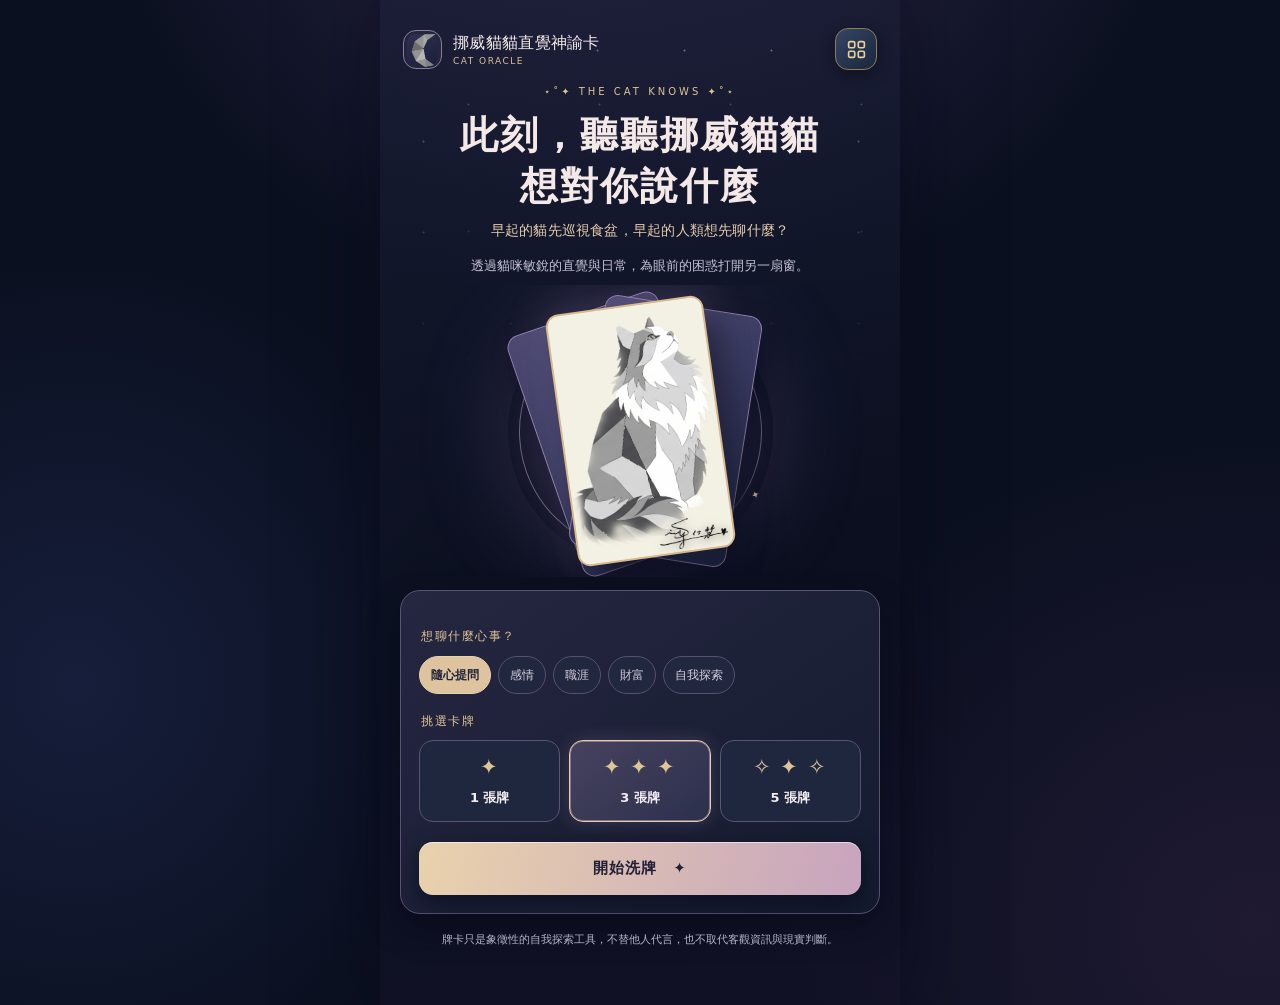
==== commit 60ae97dd: "Update index.html" ====
--- a/index.html
+++ b/index.html
@@ -5,7 +5,7 @@
 <meta name="viewport" content="width=device-width,initial-scale=1,viewport-fit=cover">
 <meta name="theme-color" content="#101323">
 <meta name="description" content="挪威貓貓直覺神諭卡：透過貓咪的生活智慧與直覺牽引，探索另一個思考角度。">
-<title>挪威貓貓直覺神諭卡｜V5.16.12 低延遲音效版</title>
+<title>挪威貓貓直覺神諭卡｜V5.16.13 介面與備份優化版</title>
 <script id="cat-theme-bootstrap-v5166">
 /* V5.16.8: five UI palettes and a gentle, locked theme crossfade.
    Existing saved theme key and backup API are preserved; card art remains untouched. */
@@ -1267,6 +1267,10 @@
 .catcontact-mail small{color:var(--sub);font-size:11px}.catcontact-mail strong{font-size:15px;letter-spacing:.025em;user-select:all;overflow-wrap:anywhere}
 .catcontact-copy{display:block;width:100%;border:0;border-radius:12px;background:var(--gold);color:var(--bg);padding:12px 8px;font-size:14px;font-weight:750;min-height:45px}
 html[data-cat-theme="cream"] .catcontact-copy{color:#FFF}
+/* v5.16.13: feedback form next to the existing email contact actions. */
+.catcontact-feedback{display:flex;align-items:center;justify-content:center;gap:8px;width:100%;min-height:45px;margin:9px 0 0;padding:10px 12px;box-sizing:border-box;text-align:center;border:1px solid var(--hair);border-radius:12px;background:var(--panel2);color:var(--text);font-size:13px;font-weight:700;text-decoration:none;line-height:1.5}
+.catcontact-feedback:hover{border-color:var(--gold)}
+.catcontact-feedback:focus-visible{outline:2px solid var(--gold);outline-offset:3px}
 .catcontact-link{display:block;text-align:center;color:var(--gold);font-size:12px;line-height:1.7;padding:12px 0 3px}
 .catcontact-status{font-size:11px;line-height:1.6;text-align:center;color:var(--gold);min-height:1.6em;margin:5px 0}
 .catcontact-notice{border-top:1px solid var(--hair);margin-top:13px;padding-top:14px;font-size:11.5px;line-height:1.85;color:var(--sub)}
@@ -1357,6 +1361,37 @@
 
 
 </style>
+<!-- V5.16.13: one backup UI renderer reused in both Mood Cans and Cat Mail. -->
+<style id="cat-backup-shared-v51613">
+.cat-backup-panel{margin:18px 0 4px;padding:0;overflow:hidden;border:1px solid var(--hair,#7a7188);border-radius:16px;background:var(--panel,#252d43);color:var(--text,#eee9e2)}
+.cat-backup-panel>.mood-backup-toggle{display:flex;align-items:center;padding:15px 16px;min-height:52px;box-sizing:border-box;color:var(--gold,#e7cb9d)}
+.cat-backup-panel>.mood-backup-content{padding:15px 16px 17px;border-top:1px solid var(--hair,#6d6579)}
+.cat-backup-panel .cat-backup-explain,.cat-backup-panel .cat-backup-note{font-size:12px;line-height:1.85;color:var(--sub,#c7c7d0);margin:0 0 13px;overflow-wrap:anywhere}
+.cat-backup-panel .cat-backup-note{font-size:11px;margin:14px 0 0}
+.cat-backup-actions{display:grid;gap:10px}
+.cat-backup-action{display:flex;align-items:center;justify-content:center;gap:7px;width:100%;min-height:45px;padding:11px 12px;box-sizing:border-box;border:1px solid var(--hair,#9d8c82);border-radius:12px;background:var(--panel2,#2e364b);color:var(--text,#f6ecdf);font:inherit;font-size:13px;font-weight:700;cursor:pointer;text-align:center}
+.cat-backup-action.primary{background:var(--gold,#e2c18b);color:var(--bg,#1b2539);border-color:transparent}
+html[data-cat-theme="cream"] .cat-backup-action.primary{color:#261D15}
+.cat-backup-action:focus-visible{outline:2px solid var(--gold,#e2c18b);outline-offset:3px}
+.cat-backup-action:disabled{opacity:.5;cursor:wait}
+.catmail-body .cat-backup-panel{margin:18px 0 0}
+@media(max-width:480px){.cat-backup-panel>.mood-backup-content{padding:14px 15px 16px}}
+</style>
+<script id="cat-backup-shared-renderer-v51613">
+(()=>{
+ 'use strict';
+ const HELP='將心情罐頭、貓咪信件、星光紀念與偏好設定整理成同一份 JSON 備份。更換裝置、清除網站資料前，建議先下載保存。';
+ const NOTE='備份檔未加密，請妥善保管。匯入會合併已有收藏，並還原備份中的偏好設定；也支援舊版心情罐頭 JSON。';
+ function render(origin){
+  const mail=origin==='mail';
+  const e=mail?'data-cm="export"':'data-action="mood-export"';
+  const i=mail?'data-cm="import"':'data-action="mood-import"';
+  const file=mail?'catmail-file':'mood-file';
+  return `<details class="panel mood-backup-panel cat-backup-panel"><summary class="mood-backup-toggle">完整收藏備份<span class="mood-backup-chevron" aria-hidden="true"></span></summary><div class="mood-backup-content"><p class="cat-backup-explain">${HELP}</p><div class="cat-backup-actions"><button type="button" class="cat-backup-action primary" ${e}>↓ 匯出完整收藏</button><button type="button" class="cat-backup-action" ${i}>↑ 匯入完整收藏</button></div><input type="file" id="${file}" accept=".json,application/json" hidden><p class="cat-backup-note">${NOTE}</p></div></details>`;
+ }
+ window.__catBackupPanel={render};
+})();
+</script>
 </head>
 <body>
 <div id="app"><div class="stars"></div></div>
@@ -1915,7 +1950,7 @@
  <p class="catsound-description">輕輕點選、洗牌、翻牌、風之呢喃、拆信與收藏心情時，會聽到柔和的聲音。預設關閉，不會自動播放背景音樂。</p>
  <label class="catsound-volume-head" for="cat-sound-volume"><span>音量大小</span><output id="cat-sound-volume-value" for="cat-sound-volume">${audio.volume}%</output></label>
  <input class="catsound-range" id="cat-sound-volume" type="range" min="0" max="100" step="5" value="${audio.volume}" aria-label="互動音效音量" />
- <div class="catsound-actions"><button type="button" class="catsound-preview" data-action="sound-preview" ${audio.enabled&&audio.volume>0?'':'disabled'}>♫ 試聽一陣微風</button><button type="button" class="catsound-preview" data-action="sound-test-click-01" ${audio.enabled&&audio.volume>0?'':'disabled'}>試聽按鈕 01</button><button type="button" class="catsound-preview" data-action="sound-test-click-02" ${audio.enabled&&audio.volume>0?'':'disabled'}>試聽按鈕 02</button></div>
+ <div class="catsound-actions"><button type="button" class="catsound-preview" data-action="sound-preview" ${audio.enabled&&audio.volume>0?'':'disabled'}>♫ 試聽一陣微風</button><button type="button" class="catsound-preview" data-action="sound-test-click-01" ${audio.enabled&&audio.volume>0?'':'disabled'}>試聽按鈕 01</button></div>
  <p id="cat-sound-preload-status" class="catsound-foot" role="status" aria-live="polite">音效準備狀態會在開啟後顯示。</p>
  <p class="catsound-foot">音量 0% 相當於靜音；拖動滑桿不會連續響鈴，鬆開後才會給予輕微試聽回饋。音效只在你主動操作時播放，設定保存在本機，也會包含在完整收藏備份中。</p></div></section>`;
 }
@@ -2275,10 +2310,10 @@
 /* V5.16.4: no external email endpoint or player input form. */
 let mailboxSending=false;
 function mailboxView(){return `<section class="mailbox-page"><div class="mailbox-hero"><div class="mailbox-emblem" aria-hidden="true">✉</div><h1 class="heading-sm serif">貓咪信箱</h1><p class="mailbox-intro">有信的時候，本喵會悄悄放在這裡。</p></div><button class="secondary" type="button" data-action="mailbox-open">開啟收件匣</button></section>`}
-function moodView(){return `<div class="eyebrow">${ui58H("心情罐頭","✦ MOOD CANS ✦")}</div><div class="mood-illustration">${moodCanIcon()}</div><h1 class="heading-sm serif">${ui58H("心情罐頭","收藏室標題")}</h1><p class="intro">${ui58H("心情罐頭","收藏室簡介")}</p><button class="primary" data-action="mood-new">${ui58H("心情罐頭","＋ 送出心情罐頭")}</button><div id="mood-list" aria-live="polite" class="mood-list"><p class="note">${ui58H("心情罐頭","正在翻閱收藏……")}</p></div><details class="panel mood-backup-panel"><summary class="mood-backup-toggle">${ui58H("心情罐頭","收藏備份")}<span class="mood-backup-chevron" aria-hidden="true"></span></summary><div class="mood-backup-content"><p class="mood-copy">${ui58H("心情罐頭","建議固定使用同一個瀏覽器。換手機、清除網站資料或")}</p><div class="mood-controls"><button class="secondary" data-action="mood-export" disabled>${ui58H("心情罐頭","匯出備份")}</button><button class="secondary" data-action="mood-import">${ui58H("心情罐頭","匯入備份")}</button></div><input id="mood-file" type="file" accept=".json,application/json" hidden><p class="mood-private">${ui58H("心情罐頭","備份為未加密的 JSON，請妥善保存。匯入會合併")}</p></div></details>`}
+function moodView(){return `<div class="eyebrow">${ui58H("心情罐頭","✦ MOOD CANS ✦")}</div><div class="mood-illustration">${moodCanIcon()}</div><h1 class="heading-sm serif">${ui58H("心情罐頭","收藏室標題")}</h1><p class="intro">${ui58H("心情罐頭","收藏室簡介")}</p><button class="primary" data-action="mood-new">${ui58H("心情罐頭","＋ 送出心情罐頭")}</button><div id="mood-list" aria-live="polite" class="mood-list"><p class="note">${ui58H("心情罐頭","正在翻閱收藏……")}</p></div>${window.__catBackupPanel.render('mood')}`}
 function moodRenderList(s){const list=document.getElementById('mood-list');if(!list)return;const entries=s.entries.slice().sort((a,b)=>Date.parse(b.createdAt)-Date.parse(a.createdAt));list.innerHTML=`<div class="mood-list-head"><span>${ui58H("心情罐頭","收藏 〔變數〕 個罐頭", [entries.length])}</span><span>${moodHasToday(s)?ui58H("心情罐頭","今日祕典已解鎖"):ui58H("心情罐頭","今天尚未送出罐頭")}</span></div>`+(entries.length?entries.map(e=>`<article class="read-block mood-entry"><div class="mood-date">${escapeHtml(moodTaipeiISO(new Date(e.createdAt)).slice(0,16).replace('T','　').replaceAll('-','/'))}</div><p class="mood-content">${escapeHtml(e.content)}</p><div class="mood-entry-actions"><button class="mood-text-button" data-action="mood-edit" data-id="${escapeHtml(e.id)}">${ui58H("心情罐頭","編輯")}</button><button class="mood-text-button" data-action="mood-delete" data-id="${escapeHtml(e.id)}">${ui58H("心情罐頭","刪除")}</button></div></article>`).join(''):`<div class="empty">${ui58H("心情罐頭","收藏室還空空的。")}<br>${ui58H("心情罐頭","想記住的片刻，隨時都能放進來。")}</div>`);const exp=document.querySelector('[data-action="mood-export"]');if(exp)exp.disabled=false}
 async function moodRefresh(){const t=++moodLoadToken;try{const s=await moodRead();if(state.stage!=='mood'||t!==moodLoadToken)return;moodSnapshot=s;moodRenderList(s)}catch(e){if(state.stage!=='mood'||t!==moodLoadToken)return;const list=document.getElementById('mood-list');if(list)list.textContent=ui58Text("心情罐頭","目前無法讀取收藏，請確認瀏覽器允許本機儲存。");moodError(e)}}
-function moodEnter(){state.stage='mood';moodSnapshot=null;render();topScroll();moodRefresh();const inp=document.getElementById('mood-file');inp.addEventListener('change',async()=>{const f=inp.files?.[0];inp.value='';if(!f)return;try{if(f.size>20*1024*1024)throw new Error(ui58Text("心情罐頭","備份超過 20 MB"));const data=JSON.parse(await f.text());if(data?.schema==='norwegian-cat-oracle-save'){const note=await window.__catMailReceiveAPI.importAll(data);if(state.stage==='mood')moodRefresh();showToast(note)}else{const result=await moodMerge(data);moodSnapshot=result.snapshot;if(state.stage==='mood')moodRefresh();showToast(ui58Text("心情罐頭","匯入完成：新增 〔變數〕 筆，更新 〔變數〕 筆", [result.added, result.updated]))}}catch(e){showToast(ui58Text("心情罐頭","備份格式無法讀取，原有紀錄未更動。"))}})}
+function moodEnter(){state.stage='mood';moodSnapshot=null;render();topScroll();moodRefresh();const inp=document.getElementById('mood-file');inp.addEventListener('change',async()=>{const f=inp.files?.[0];inp.value='';if(!f)return;try{if(f.size>20*1024*1024)throw new Error(ui58Text("心情罐頭","備份超過 20 MB"));const note=await window.__catMailReceiveAPI.importFile(f);if(state.stage==='mood')moodRefresh();showToast(note)}catch(e){showToast(ui58Text("心情罐頭","備份格式無法讀取，原有紀錄未更動。"))}})}
 function moodDeletePrompt(entry){const overlay=moodDialog(ui58Text("心情罐頭","刪除心情罐頭？"),`<p class="mood-copy">${ui58H("心情罐頭","這段心情將從目前的收藏室移除。舊備份仍可能包含這")}</p><div class="mood-controls"><button class="secondary" data-action="close-modal">${ui58H("心情罐頭","取消")}</button><button class="primary" id="mood-delete-confirm">${ui58H("心情罐頭","確認刪除")}</button></div>`);const b=overlay.querySelector('#mood-delete-confirm');b.addEventListener('click',async()=>{b.disabled=true;try{moodSnapshot=await moodDelete(entry.id);if(overlay.isConnected)closeModal();if(state.stage==='mood')moodRefresh();showToast(ui58Text("心情罐頭","已移除心情罐頭"))}catch(e){moodError(e);b.disabled=false}})}
 /* Backup: prepare the latest snapshot BEFORE choosing how to save. No database writes. */
 let moodExportBusy=false;
@@ -3255,7 +3290,7 @@
 #catmail-entry{position:relative;display:inline-grid;place-items:center;flex:0 0 auto;min-width:39px;height:39px;border-radius:12px;border:1px solid #897453;background:#222e44;color:#e7bf79;font-size:21px;padding:0 9px;line-height:1}
 .catmail-unread{position:absolute;top:-5px;right:-5px;min-width:17px;height:17px;border-radius:10px;background:#eab3a5;color:#23192a;font:bold 10px/17px system-ui;text-align:center;padding:0 3px;box-shadow:0 0 0 2px #172035}
 .catmail-anchor{position:relative!important}
-.catmail-overlay{position:fixed;inset:0;z-index:999999;display:flex;align-items:center;justify-content:center;padding:18px;background:rgba(5,10,20,.79);backdrop-filter:blur(8px);font-family:ui-sans-serif,system-ui,-apple-system,"PingFang TC","Microsoft JhengHei",sans-serif;color:#f6eee2}
+.catmail-overlay{position:fixed;inset:0;z-index:999999;display:flex;align-items:center;justify-content:center;padding:18px;box-sizing:border-box;background:rgba(5,10,20,.79);backdrop-filter:blur(8px);font-family:ui-sans-serif,system-ui,-apple-system,"PingFang TC","Microsoft JhengHei",sans-serif;color:#f6eee2}
 .catmail-shell{width:min(100%,510px);max-height:min(88dvh,850px);background:linear-gradient(160deg,#283651,#141d30);border:1px solid #715f49;border-radius:22px;display:flex;flex-direction:column;box-shadow:0 24px 90px #000b;overflow:hidden}
 .catmail-head{display:flex;align-items:center;justify-content:space-between;gap:10px;padding:18px 19px 13px;border-bottom:1px solid #ffffff18}
 .catmail-head h2{font-family:Georgia,"Noto Serif TC",serif;font-size:22px;margin:0;font-weight:600;letter-spacing:2px}
@@ -3294,7 +3329,11 @@
 .catmail-config-row{display:grid;grid-template-columns:1fr 1fr;gap:11px}
 .catmail-note{border-left:2px solid #c9ad80;padding:7px 11px;color:#c6c3d3;line-height:1.7;font-size:12px}
 .catmail-pill{display:inline-block;border:1px solid #d1aa70;color:#d6b987;border-radius:7px;padding:2px 6px;font-size:10px;line-height:1.4;margin-left:6px}
-@media(max-width:480px){.catmail-overlay{align-items:flex-end;padding:0}.catmail-shell{width:100%;max-height:94dvh;border-radius:20px 20px 0 0}.catmail-body{padding:15px 16px 26px}}
+@media(max-width:480px){
+ .catmail-overlay{align-items:flex-start;justify-content:center;padding:max(18px,env(safe-area-inset-top,0px)) 12px max(14px,env(safe-area-inset-bottom,0px));overflow-y:auto;box-sizing:border-box}
+ .catmail-shell{width:100%;max-height:calc(100dvh - 42px);border-radius:20px;min-height:0}
+ .catmail-body{padding:15px 16px 26px;min-height:0;overflow-y:auto}
+}
 `;
 if(!document.getElementById('catmail-css')){const el=document.createElement('style');el.id='catmail-css';el.textContent=styles;document.head.append(el)}
 const allowedTypes=new Set(['日常','關心','紀念','禮物']);
@@ -3434,10 +3473,12 @@
 function scheduleSync(){if(scheduledCheck)return;scheduledCheck=setTimeout(()=>{scheduledCheck=null;syncIcon()},40)}
 function closeInbox(){closeContact();if(panel){panel.remove();panel=null;openedId=null;statusText='';document.body.style.removeProperty('overflow')}}
 function openInbox(){if(panel)return;try{if(typeof homeFunctionToggle==='function')homeFunctionToggle(false)}catch(_){}const old=document.querySelector('.modal-overlay');if(old){try{if(typeof closeModal==='function')closeModal()}catch(e){old.remove()}}panel=document.createElement('div');panel.className='catmail-overlay';panel.id='catmail-overlay';panel.innerHTML='<section class="catmail-shell" role="dialog" aria-modal="true" aria-labelledby="catmail-head-title"><div class="catmail-head"><div><div class="catmail-sub">✦ LETTERS FROM A CAT ✦</div><h2 id="catmail-head-title">貓咪信箱</h2></div><button class="catmail-close" type="button" data-cm="close" aria-label="關閉信箱">×</button></div><div class="catmail-body" id="catmail-body"></div></section>';document.body.append(panel);document.body.style.overflow='hidden';currentView='list';renderPanel();refresh().catch(e=>{statusText='信箱暫時無法讀取：'+e.message;renderPanel()});panel.addEventListener('click',handlePanelClick);panel.querySelector('.catmail-close').focus();}
-function renderPanel(){if(!panel)return;const root=panel.querySelector('#catmail-body');if(!root)return;const all=mailbox.letters,unread=all.filter(e=>!e.readAt).length;let content='';
+function renderPanel(){if(!panel)return;const root=panel.querySelector('#catmail-body');if(!root)return;const backupWasOpen=!!root.querySelector('.cat-backup-panel[open]');const viewChanged=panel.dataset.activeView!==currentView;panel.dataset.activeView=currentView;const all=mailbox.letters,unread=all.filter(e=>!e.readAt).length;let content='';
  if(currentView==='detail'){const l=all.find(x=>x.id===openedId);if(!l){currentView='list'}else{content=`<button class="catmail-back" data-cm="back">← 返回收件匣</button><div class="catmail-letter"><h3>${safe(l.title)}</h3><div class="meta">來自：挪威貓貓　・　${dayLabel(l.sentDay)}　・　${safe(l.type)}</div><p>${safe(l.body)}</p><div class="sign">尾巴沾了墨水的<br>挪威貓貓 ฅ^•ﻌ•^ฅ</div></div>`}}
- if(currentView==='list'){content=`<div class="catmail-tabs"><button class="catmail-tab" aria-current="page" type="button">收件匣 ${unread?'('+unread+' 封未讀)':''}</button><button class="catmail-tab" type="button" data-cm="send">寫信給開發者</button></div>${catalogStatus?`<p class="catmail-hint" role="status">${safe(catalogStatus)}</p>`:''}${all.length?all.map(l=>`<button class="catmail-row ${l.readAt?'':'unread'}" type="button" data-cm="read" data-id="${safe(l.id)}"><div class="catmail-row-top"><span class="catmail-title">${safe(l.title)}${!l.readAt?'<span class="catmail-pill">未讀</span>':''}</span>${!l.readAt?'<span class="catmail-dot" aria-hidden="true"></span>':''}</div><div class="catmail-time">來自：挪威貓貓　・　${dayLabel(l.sentDay)}　・　${safe(l.type)}</div><div class="catmail-preview">${safe(l.body.replace(/\s+/g,' ').slice(0,54))}…</div></button>`).join(''):'<div class="catmail-empty">信箱目前是空的。<br>本喵有了新消息，就會悄悄放在這裡。</div>'}<details class="catmail-tools"><summary>存檔備份與匯入</summary><p class="catmail-hint">完整備份會把心情罐頭與貓咪來信裝進同一份 JSON。未來收藏品可放進預留的 extras 欄位。匯入採合併，不會刪除原有信件。</p><button class="catmail-button" data-cm="export">匯出完整備份（JSON）</button><button class="catmail-button" data-cm="import">匯入完整備份／舊心情罐頭</button><input type="file" id="catmail-file" accept=".json,application/json" hidden><p class="catmail-hint">信件只儲存在這個瀏覽器；更換裝置或清除網站資料前，請先匯出備份。</p></details>`}
- root.innerHTML=content+`<div class="catmail-status" role="status">${safe(statusText)}</div>`}
+ if(currentView==='list'){content=`<div class="catmail-tabs"><button class="catmail-tab" aria-current="page" type="button">收件匣 ${unread?'('+unread+' 封未讀)':''}</button><button class="catmail-tab" type="button" data-cm="send">寫信給開發者</button></div>${catalogStatus?`<p class="catmail-hint" role="status">${safe(catalogStatus)}</p>`:''}${all.length?all.map(l=>`<button class="catmail-row ${l.readAt?'':'unread'}" type="button" data-cm="read" data-id="${safe(l.id)}"><div class="catmail-row-top"><span class="catmail-title">${safe(l.title)}${!l.readAt?'<span class="catmail-pill">未讀</span>':''}</span>${!l.readAt?'<span class="catmail-dot" aria-hidden="true"></span>':''}</div><div class="catmail-time">來自：挪威貓貓　・　${dayLabel(l.sentDay)}　・　${safe(l.type)}</div><div class="catmail-preview">${safe(l.body.replace(/\s+/g,' ').slice(0,54))}…</div></button>`).join(''):'<div class="catmail-empty">信箱目前是空的。<br>本喵有了新消息，就會悄悄放在這裡。</div>'}${window.__catBackupPanel.render('mail')}`}
+ root.innerHTML=content+`<div class="catmail-status" role="status">${safe(statusText)}</div>`;
+   if(backupWasOpen&&currentView==='list'){const d=root.querySelector('.cat-backup-panel');if(d)d.open=true}
+   if(viewChanged)root.scrollTop=0}
 async function markRead(id){try{await mutate(o=>{const l=o.letters.find(v=>v.id===id);if(l&&!l.readAt)l.readAt=nowISO()});await refresh(false);window.__catStars?.syncDerived(true);currentView='detail';openedId=id;renderPanel()}catch(e){statusText='拆信狀態未能儲存，請確認本機儲存權限。';renderPanel()}}
 let contactOverlay=null,contactReturnFocus=null;
 const DEV_CONTACT='14o.unm@gmail.com';
@@ -3451,7 +3492,7 @@
  if(contactOverlay)return;
  contactReturnFocus=document.activeElement;
  const overlay=document.createElement('div');overlay.className='catcontact-overlay';overlay.id='catcontact-overlay';
- overlay.innerHTML=`<section class="catcontact-dialog" role="dialog" aria-modal="true" aria-labelledby="catcontact-title"><button type="button" class="catcontact-x" data-contact="close" aria-label="關閉">×</button><h2 id="catcontact-title">✉ 寫封信給開發者</h2><p>有什麼想說的話嗎？聊聊天、分享遊戲心得、回報 BUG，或是許願新功能，都歡迎寄信給我們喵。</p><div class="catcontact-mail"><small>開發者電子信箱</small><strong id="catcontact-address">${DEV_CONTACT}</strong></div><button class="catcontact-copy" type="button" data-contact="copy">複製電子信箱</button><a class="catcontact-link" href="mailto:${DEV_CONTACT}?subject=${encodeURIComponent('給挪威貓貓的一封信')}">也可以試著開啟郵件程式</a><div class="catcontact-status" role="status" aria-live="polite" id="catcontact-status"></div><div class="catcontact-notice">謝謝你願意分享心意。每封來信我們都很珍惜，但不一定能逐一回覆，還請見諒喵。<br>這裡不會代替你寄信，也不會在遊戲內儲存信件內容。</div></section>`;
+ overlay.innerHTML=`<section class="catcontact-dialog" role="dialog" aria-modal="true" aria-labelledby="catcontact-title"><button type="button" class="catcontact-x" data-contact="close" aria-label="關閉">×</button><h2 id="catcontact-title">✉ 寫封信給開發者</h2><p>有什麼想說的話嗎？聊聊天、分享遊戲心得、回報 BUG，或是許願新功能，都歡迎寄信給我們喵。</p><div class="catcontact-mail"><small>開發者電子信箱</small><strong id="catcontact-address">${DEV_CONTACT}</strong></div><button class="catcontact-copy" type="button" data-contact="copy">複製電子信箱</button><a class="catcontact-feedback" href="https://forms.gle/p5v2CoPqrjF1qRa66" target="_blank" rel="noopener noreferrer">✎ 填寫回饋表單 <span aria-hidden="true">↗</span></a><a class="catcontact-link" href="mailto:${DEV_CONTACT}?subject=${encodeURIComponent('給挪威貓貓的一封信')}">也可以試著開啟郵件程式</a><div class="catcontact-status" role="status" aria-live="polite" id="catcontact-status"></div><div class="catcontact-notice">謝謝你願意分享心意。每封來信我們都很珍惜，但不一定能逐一回覆，還請見諒喵。<br>這裡不會代替你寄信，也不會在遊戲內儲存信件內容。</div></section>`;
  document.body.append(overlay);contactOverlay=overlay;
  overlay.addEventListener('click',async e=>{
   if(e.target===overlay||e.target.closest('[data-contact="close"]')){closeContact();return}
@@ -3501,7 +3542,7 @@
 window.addEventListener('focus',()=>{deliver();scheduleSync()});document.addEventListener('visibilitychange',()=>{if(!document.hidden){deliver();scheduleSync()}});
 const observer=new MutationObserver(()=>scheduleSync());if(document.getElementById('app'))observer.observe(document.getElementById('app'),{childList:true,subtree:true});
 // Tests / future integration hooks; not accessible via the player UI.
-window.__catMailReceiveAPI={deliver,snapshot,openInbox,closeInbox,exportAll,validateMailbox,importAll,localDay,parseTimed,loadCatalog,validateCatalog,catalogInfo:()=>({source:catalogSource,warning:catalogStatus,version:catalog?.version||null,periods:catalog?.periods?.length||0,anniversaries:catalog?.anniversaries?.length||0}),templateInfo:()=>catalog?{periods:catalog.periods,anniversaries:catalog.anniversaries}:null};
+window.__catMailReceiveAPI={deliver,snapshot,openInbox,closeInbox,exportAll,importFile,validateMailbox,importAll,localDay,parseTimed,loadCatalog,validateCatalog,catalogInfo:()=>({source:catalogSource,warning:catalogStatus,version:catalog?.version||null,periods:catalog?.periods?.length||0,anniversaries:catalog?.anniversaries?.length||0}),templateInfo:()=>catalog?{periods:catalog.periods,anniversaries:catalog.anniversaries}:null};
 deliver().then(scheduleSync);
 })();
 
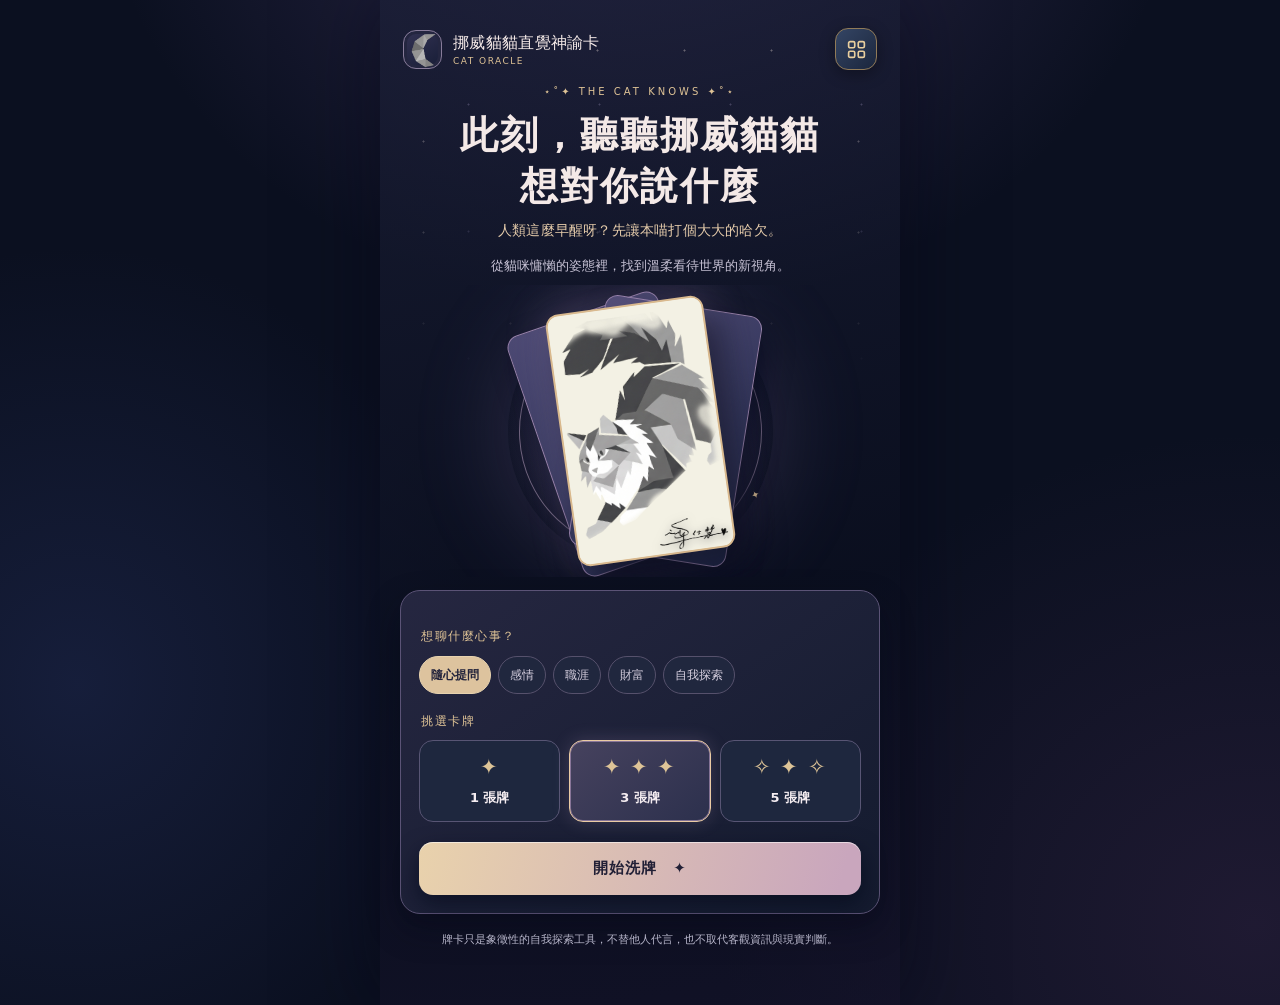
==== commit 95af0a06: "Update print statement from 'Hello' to 'Goodbye'" ====
--- a/index.html
+++ b/index.html
@@ -5,7 +5,7 @@
 <meta name="viewport" content="width=device-width,initial-scale=1,viewport-fit=cover">
 <meta name="theme-color" content="#101323">
 <meta name="description" content="挪威貓貓直覺神諭卡：透過貓咪的生活智慧與直覺牽引，探索另一個思考角度。">
-<title>挪威貓貓直覺神諭卡｜V5.16.13 介面與備份優化版</title>
+<title>挪威貓貓直覺神諭卡｜V5.16.14 輕量 PWA 桌面版</title>
 <script id="cat-theme-bootstrap-v5166">
 /* V5.16.8: five UI palettes and a gentle, locked theme crossfade.
    Existing saved theme key and backup API are preserved; card art remains untouched. */
@@ -1392,6 +1392,14 @@
  window.__catBackupPanel={render};
 })();
 </script>
+<!-- V5.16.14 | 輕量 PWA 安裝支援；遊戲主體保留 V5.16.13 -->
+<link rel="manifest" href="./manifest.webmanifest">
+<link rel="apple-touch-icon" sizes="180x180" href="./assets/icons/apple-touch-icon.png">
+<meta name="apple-mobile-web-app-capable" content="yes">
+<meta name="apple-mobile-web-app-title" content="挪威貓貓">
+<meta name="apple-mobile-web-app-status-bar-style" content="default">
+<meta name="mobile-web-app-capable" content="yes">
+<link rel="stylesheet" href="./pwa-install.css">
 </head>
 <body>
 <div id="app"><div class="stars"></div></div>
@@ -1479,7 +1487,7 @@
 function randomInt(n){if(window.crypto&&crypto.getRandomValues){const a=new Uint32Array(1);const max=Math.floor(4294967296/n)*n;let v;do{crypto.getRandomValues(a);v=a[0]}while(v>=max);return v%n}return Math.floor(Math.random()*n)}
 /* V5.6: UI-only phrase rotation. One stable variant per reading; transitions' breathing note rotates on each visible transition. */
 /* V5.8：JSON 介面文案。只讀取一次；預設文案留作離線與欄位備援。 */
-const ui58Defaults={"首頁":{"不指定・自由探索":"不指定・自由探索","探索方向，可選填":"探索方向，可選填","✧ 探索方向":"✧ 探索方向","選填・協助聚焦":"選填・協助聚焦","〔變數〕 張牌":"{1} 張牌","⋆˚✦ THE CAT KNOWS ✦˚⋆":"⋆˚✦ THE CAT KNOWS ✦˚⋆","主標題上行":"此刻，聽聽挪威貓貓","主標題下行":"想對你說什麼","隨機首頁封面":"隨機首頁封面","封面右下角標誌":"封面右下角標誌","開始洗牌按鈕":"開始洗牌　✦","收藏室入口":"♡　心情罐頭收藏室","牌卡只是象徵性的自我探索工具，不替他人代言，也不":"牌卡只是象徵性的自我探索工具，不替他人代言，也不取代客觀資訊與現實判斷。"},"牌圖與品牌":{"〔變數〕 的卡圖":"{1} 的卡圖","牌圖載入中":"載入中…","〔變數〕 的正式卡圖":"{1} 的正式卡圖","挪威貓貓神諭卡標誌":"挪威貓貓神諭卡標誌","品牌名稱":"挪威貓貓直覺神諭卡","CATS ORACLE":"CAT ORACLE","NO. 〔變數〕":"NO. {1}"},"圖鑑":{"閱讀第 〔變數〕 張 〔變數〕 的完整牌義":"閱讀第 {1} 張 {2} 的完整牌義","NO. 〔變數〕":"NO. {1}","〔變數〕 · 〔變數〕 張":"{1} ・ {2} 張","← 返回首頁":"← 返回首頁","DORIS · CAT ORACLE":"DORIS · CAT ORACLE","63 張貓咪神諭卡圖鑑":"63 張貓咪神諭卡圖鑑","依七種主題收藏全部 63 張牌（秘境系列僅限單張":"依七種主題收藏全部 63 張牌（秘境系列僅限單張與深層牽引）。點選卡牌即可查看畫面意象、核心象徵、順勢指引、潛在警示與綜合啟示。","返回首頁":"返回首頁","關閉視窗":"關閉視窗","✦ 典藏圖鑑":"✦ 典藏圖鑑","請輸入四位數字":"請輸入四位數字","四位數密碼":"四位數密碼","確認":"確認","翻閱貓咪圖鑑":"翻閱貓咪圖鑑","卡牌完整牌義":"卡牌完整牌義","關閉":"關閉","返回圖鑑":"返回圖鑑","回到解讀":"回到解讀","畫面意象":"畫面意象","核心象徵":"核心象徵","順勢指引":"順勢指引","潛在警示":"潛在警示","綜合啟示":"綜合啟示"},"抽牌區":{"等待選取第 〔變數〕 張牌":"等待選取第 {1} 張牌","取消第 〔變數〕 張已選牌〔變數〕，放回牌桌":"取消第 {1} 張已選牌{2}，放回牌桌","點選取消這張牌":"點選取消這張牌","選擇已揭露的":"選擇已揭露的 ","選擇牌桌上的第":"選擇牌桌上的第 ","張牌":" 張牌","微風正在掠過牌桌…":"微風正在掠過牌桌…","微風按鈕":"風之呢喃","多牌確認按鈕":"進入直覺牽引","單牌確認按鈕":"揭開挪威貓貓的啟示","THE DECK IS IN YOUR HAND":"THE DECK IS IN YOUR HANDS","標題":"把選擇交給直覺","操作說明":"輕觸散落的牌，讓它飛向上方。","已選擇":"已選擇","/ 〔變數〕 張":"/ {1} 張","〔變數〕 個固定格位的散牌桌，可選擇正面或背面朝":"{1} 個固定格位的散牌桌，可選擇正面或背面朝上的牌","喵～卡牌選好了，可以翻牌囉！":"喵～卡牌選好了，可以翻牌囉！","已選滿卡牌，可點擊上方已選的牌取消":"已選滿卡牌，可點擊上方已選的牌取消","已重新洗牌 ✦":"已重新洗牌 ✦","已吹拂 〔變數〕 次":"已吹拂 {1} 次","風之呢喃，可吹到風停":"風之呢喃，可反覆吹拂，直到風止息","風之呢喃已停止":"風之呢喃已停止，這一輪無法再使用","風已止息":"風已止息","風止後提示":"這一輪的風已經停了，接著憑直覺選牌吧。"},"直覺牽引":{"五張牌・故事牽引":"五張牌・故事牽引","三張牌・直覺牽引":"三張牌・直覺牽引","（最多 3 題）":"（最多 3 題）","補充提示":"補充想法或條件，讓建議更貼近你。","回答提示":"選擇最貼近你想討論方向的答案；如果都不符合，也可以略過唷～","返回選牌":"返回選牌","上一題":"上一題","下一題":"下一題","閱讀解讀":"閱讀解讀","＋ 再聊一點（選答第三題）":"＋ 再聊一點（選答第三題）","⋆˚ THE CAT ASKS ⋆˚":"⋆˚ THE CAT ASKS ⋆˚","標題":"貓貓想多了解你一點","開場說明":"放輕鬆，用直覺選出回答。","第 〔變數〕 / 〔變數〕 題〔變數〕":"第 {1} / {2} 題{3}","不確定／這些都不符合，略過這題":"不確定／這些都不符合，略過這題"},"貓貓祕典":{"NO. 〔變數〕":"NO. {1}","〔變數〕 · 第 〔變數〕 張":"{1} ・ 第 {2} 張","✦ 綜合啟示":"✦ 綜合啟示","閱讀順勢指引與潛在警示":"閱讀順勢指引與潛在警示","順勢指引":"順勢指引","潛在警示":"潛在警示","第 〔變數〕 張 〔變數〕：〔變數〕":"第 {1} 張 {2}：{3}","選擇牌位":"選擇牌位","上一張牌義":"上一張牌義","‹　上一張":"‹　上一張","下一張牌義":"下一張牌義","下一張　›":"下一張　›","✧ 此刻的提醒 ✧":"✧ 此刻的提醒 ✧","✦　貓貓祕典":"✦　貓貓祕典","貓貓祕典已開啟":"貓貓祕典已開啟"},"結果分析":{"深層直覺牽引":"深層直覺牽引","張牌":" 張牌","✧ YOUR CAT ORACLE ✧":"✧ YOUR CAT ORACLE ✧","多牌重點標題":"本喵劃重點","單牌重點標題":"一張牌的提醒","✧ 局勢弧線 ・ 〔變數〕":"✧ 局勢弧線 ・ {1}","悄悄話區標題":"✦ 本喵的悄悄話","複製按鈕":"複製解讀文字","重新抽牌按鈕":"再次抽牌　✦","✦　貓貓祕典":"✦　貓貓祕典","聲明第一行":"本解讀為探索建議，不代表客觀真相判定。","聲明第二行":"重要決定請搭配現實評估及專家建議。","挪威貓貓直覺神諭卡｜〔變數〕":"挪威貓貓直覺神諭卡｜{1}","主題：〔變數〕":"主題：{1}","探索方向：〔變數〕":"探索方向：{1}","重點：〔變數〕":"重點：{1}","局勢弧線・〔變數〕":"局勢弧線・{1}","本喵的悄悄話：〔變數〕":"本喵的悄悄話：{1}","本解讀僅供自我探索，不推定他人想法，也不取代客觀":"本解讀僅供自我探索，不推定他人想法，也不取代客觀資訊與專業建議。","占卜解讀已複製":"占卜解讀已複製","無法自動複製，請長按文字複製":"無法自動複製，請長按文字複製"},"心情罐頭":{"瀏覽器不支援本機資料庫":"瀏覽器不支援本機資料庫","開啟本機資料庫逾時，請關閉其他遊戲分頁再試":"開啟本機資料庫逾時，請關閉其他遊戲分頁再試","資料庫被其他頁面占用，請關閉其他遊戲分頁":"資料庫被其他頁面占用，請關閉其他遊戲分頁","無法開啟資料庫":"無法開啟資料庫","本機儲存已中斷":"本機儲存已中斷","本機儲存失敗":"本機儲存失敗","本機儲存逾時，請再試一次":"本機儲存逾時，請再試一次","請輸入有效的心情文字":"請輸入有效的心情文字","找不到這個罐頭":"找不到這個罐頭","不是支援的心情罐頭備份格式":"不是支援的心情罐頭備份格式","備份內有無法辨識的紀錄，未匯入任何資料":"備份內有無法辨識的紀錄，未匯入任何資料","關閉":"關閉","無法讀寫心情罐頭，請確認瀏覽器允許網站儲存。":"無法讀寫心情罐頭，請確認瀏覽器允許網站儲存。","編輯心情罐頭":"編輯心情罐頭","✦ 心情罐頭":"✦ 心情罐頭","把這段回憶再整理一下":"把這段回憶再整理一下","餵貓貓一個心情罐頭吧！":"餵貓貓一個心情罐頭吧！","今天想送貓貓什麼故事？":"今天想送貓貓什麼故事？","原本的收藏日期會保留。":"原本的收藏日期會保留。","最近三天，有什麼特別的經驗，或是想記住的事情？":"最近三天，有什麼特別的經驗，或是想記住的事情？","送出一個心情罐頭，今天就能自由翻閱貓貓祕典。":"送出一個心情罐頭，今天就能自由翻閱貓貓祕典。","儲存修改":"儲存修改","送出心情罐頭 ♡":"送出心情罐頭 ♡","收藏心情罐頭 ♡":"收藏心情罐頭 ♡","心情文字":"心情文字","貓貓想聽聽你的故事……":"貓貓想聽聽你的故事……","隱私說明":"紀錄僅回顧用途，資訊只存在使用者本機端。","正在收藏…":"正在收藏…","先寫下一點心情，再送給貓貓吧！":"先寫下一點心情，再送給貓貓吧！","心情文字太長，請縮短後再送出。":"心情文字太長，請縮短後再送出。","正在將罐頭收藏到這個瀏覽器…":"正在將罐頭收藏到這個瀏覽器…","儲存空間不足。":"儲存空間不足。","瀏覽器沒有開放本機儲存權限。":"瀏覽器沒有開放本機儲存權限。","本機資料庫暫時無法使用。":"本機資料庫暫時無法使用。","未能保存：":"未能保存：","文字仍保留，請再試一次。":" 文字仍保留，請再試一次。","已收藏！":"已收藏！","喵～謝謝你的心情罐頭！":"喵～謝謝你的心情罐頭！","心情罐頭已更新":"心情罐頭已更新","心情罐頭已保存，請重新點擊貓貓祕典或收藏室。":"心情罐頭已保存，請重新點擊貓貓祕典或收藏室。","← 返回首頁":"← 返回首頁","✦ MOOD CANS ✦":"✦ MOOD CANS ✦","收藏室標題":"心情罐頭收藏室","收藏室簡介":"不必每天寫，想留下的片刻就好。","＋ 送出心情罐頭":"＋ 送出心情罐頭","正在翻閱收藏……":"正在翻閱收藏……","收藏備份":"完整收藏備份","建議固定使用同一個瀏覽器。換手機、清除網站資料或":"遊戲資料保存在本機瀏覽器。換裝置、重灌或清除網站資料前，請先匯出完整備份。","匯出備份":"匯出完整備份","匯入備份":"匯入完整備份","備份為未加密的 JSON，請妥善保存。匯入會合併":"包含心情罐頭與貓咪來信；JSON 未加密，請妥善保存。匯入會合併紀錄，不清空原資料。","今日祕典已解鎖":"今日祕典已解鎖","今天尚未送出罐頭":"今天尚未送出罐頭","收藏 〔變數〕 個罐頭":"收藏 {1} 個罐頭","編輯":"編輯","刪除":"刪除","收藏室還空空的。":"收藏室還空空的。","想記住的片刻，隨時都能放進來。":"想記住的片刻，隨時都能放進來。","目前無法讀取收藏，請確認瀏覽器允許本機儲存。":"目前無法讀取收藏，請確認瀏覽器允許本機儲存。","備份超過 20 MB":"備份超過 20 MB","匯入完成：新增 〔變數〕 筆，更新 〔變數〕 筆":"匯入完成：新增 {1} 筆，更新 {2} 筆","備份格式無法讀取，原有紀錄未更動。":"備份格式無法讀取，原有紀錄未更動。","刪除心情罐頭？":"刪除心情罐頭？","這段心情將從目前的收藏室移除。舊備份仍可能包含這":"這段心情將從目前的收藏室移除。舊備份仍可能包含這筆紀錄。","取消":"取消","確認刪除":"確認刪除","已移除心情罐頭":"已移除心情罐頭","心情罐頭 JSON 備份":"心情罐頭 JSON 備份","收藏備份已儲存":"收藏備份已儲存","已送出備份下載；同名檔可能另存副本。":"已送出備份下載；同名檔可能另存副本。","備份未完成，原有收藏仍保留。":"備份未完成，原有收藏仍保留。","✦ 收藏備份":"✦ 收藏備份","貓貓已經收到 〔變數〕 個罐頭了！":"貓貓已經收到 {1} 個罐頭了！","要不要替這些回憶留一份備份？這次會保存目前所有 ":"要不要替這些回憶留一份備份？這次會保存目前所有 {1} 筆收藏。","稍後再說":"稍後再說","備份收藏":"備份收藏","固定檔名：〔變數〕":"固定檔名：{1}","備份準備中":"正在讀取收藏並準備備份…","備份已備妥":"已準備 {1} 筆收藏（{2} 位元組）。","直接下載備份":"直接下載 JSON","選擇儲存位置":"選擇儲存位置","下載確認提示":"已送出下載，請在瀏覽器下載紀錄（Ctrl+J）確認是否完成。","下載位置說明":"直接下載依瀏覽器設定存放；若要自選資料夾，可使用「選擇儲存位置」（支援時顯示）。","儲存驗證完成":"已儲存並核對檔案：{1}","儲存驗證失敗":"無法核對儲存結果（{1}），請改用直接下載。","儲存失敗備援":"未能完成指定位置儲存（{1}），請改用直接下載。","儲存取消":"已取消指定位置儲存；可重新選擇或直接下載。","指定位置儲存中":"正在寫入並核對備份檔案…","讀取備份失敗":"無法準備備份（{1}）。請關閉視窗後再試，原有收藏未更動。","下載啟動失敗":"無法啟動下載（{1}），請重試或選擇儲存位置。","備份過大警示":"備份超過目前匯入功能的 20 MB 上限，請妥善保留原始收藏。"},"轉場動畫":{"循著直覺，緩緩翻頁":"循著直覺，緩緩翻頁","回到月光下":"回到月光下","聆聽原來的啟示":"聆聽原來的啟示","讓兩道線索相遇":"讓兩道線索相遇","星光正在重新排列":"星光正在重新排列","沿著直覺，再靠近一點":"沿著直覺，再靠近一點","選擇適合你的下一步":"選擇適合你的下一步","讓心自由地向前":"讓心自由地向前","讓故事悄悄展開":"讓故事悄悄展開","循著月光回望":"循著月光回望"},"深層直覺牽引":{"邀請牌位名稱":"第一張牌","✧ SECRET INTUITION ✧":"✧ SECRET INTUITION ✧","接受邀請按鈕":"進入深層直覺牽引　✧","拒絕邀請按鈕":"相信此刻的選擇，直接解讀","隱藏契機提示":"這樣的隱藏線索不是每次都會出現；要不要繼續，都可以照自己的直覺。","取消啟示牌 〔變數〕，放回原位置":"取消啟示牌 {1}，放回原位置","第二張牌空位":"第二張牌空位","啟示牌・點擊取消":"啟示牌・點擊取消","啟示牌・等待選取":"啟示牌・等待選取","選擇啟示牌 〔變數〕":"選擇啟示牌 {1}","✧ SECRET REALM ✧":"✧ SECRET REALM ✧","第二次選牌標題":"讓直覺再走一步","第二次選牌說明":"深呼吸，輕觸一張最吸引你的啟示牌。","已選擇":"已選擇","/ 2 張":"/ 2 張","上方固定牌位":"上方固定牌位","第一張牌 〔變數〕，已固定":"第一張牌 {1}，已固定","主題牌・已固定":"主題牌・已固定","四張啟示牌・依照眼前的圖案與直覺選擇":"四張啟示牌・依照眼前的圖案與直覺選擇","四個固定格位的正面散牌桌":"四個固定格位的正面散牌桌","第二次選牌確認":"揭開啟示　✧","略過第二次選牌":"沒有想選的，略過這一步","上方第二張可點擊取消，亦可直接改選下方其他牌。第":"上方第二張可點擊取消，亦可直接改選下方其他牌。第一張不變。"},"提問主題":{"general":"隨心提問","love":"感情","work":"職涯","money":"財富","self":"自我探索"},"細分情境":{"family":"親情・家人","friends":"友情・朋友","ambiguous":"曖昧・暗戀","partner":"愛情・伴侶","other":"其他關係","jobchange":"求職・轉職","workplace":"職場人際","skills":"專業發展","venture":"創業規劃","budget":"收支管理","income":"收入機會","assets":"資產規劃","security":"財務安全","emotion":"情緒覺察","values":"自我價值","direction":"人生方向","balance":"生活平衡"},"牌陣名稱":{"1":"直覺定錨","3":"動態演變","5":"深度十字"},"牌位名稱":{"此刻的提醒":"此刻的提醒","背景與現況":"背景與現況","關鍵影響":"關鍵影響","可探索的方向":"可探索的方向","問題核心":"問題核心","可運用的助力":"可運用的助力","值得檢視的風險":"值得檢視的風險","可能的背景因素":"可能的背景因素","下一步方向":"下一步方向","主題牌":"主題牌","啟示牌":"啟示牌"},"牌位簡稱":{"此刻的提醒":"提醒","背景與現況":"背景","關鍵影響":"關鍵","可探索的方向":"方向","問題核心":"核心","可運用的助力":"助力","值得檢視的風險":"風險","可能的背景因素":"背景","下一步方向":"方向","主題牌":"主題牌","啟示牌":"啟示牌"},"網頁資訊":{"瀏覽器標題":"挪威貓貓直覺神諭卡｜V5.16.8 窗台的柔光","網頁描述":"挪威貓貓直覺神諭卡：透過貓咪的生活智慧與直覺牽引，探索另一個思考角度。"},"隨機文案":{"首頁簡介":["讓貓咪的日常動作，帶你找到另一個思考的角度。","從貓咪慵懶的姿態裡，找到溫柔看待世界的新視角。","跟著貓咪伸懶腰、歪歪頭，換個姿勢想想看，煩惱也許就散開囉！","透過貓咪敏銳的直覺與日常，為眼前的困惑打開另一扇窗。"],"首頁雙標籤":["提問主題 ／ 選擇牌陣","想聊什麼心事？ ／ 挑選卡牌","選擇閒聊主題 ／ 抽抽牌","詢問心底的秘密 ／ 展開專屬牌陣"],"洗牌轉場":["貓咪正在輕聲翻頁","肉球輕輕踏過牌面，貓貓正在挑牌","貓貓正輕輕撥弄著牌卡……","伴隨著輕柔的呼嚕聲，故事正一頁頁翻開……","靜候片刻，貓貓正在閉眼思考"],"風之呢喃提示":["看見的與未知的，皆可選擇。","看著牌面或憑感覺，每一次選擇都可能帶來不同的思考角度。","顯露的與隱藏的，都是你內心直覺的指引，放心挑選。","憑感覺伸出手吧！每一張牌都藏著貓咪想給你的小禮物。","呼～剛才看到的牌，現在又躲起來啦！","本喵只是輕輕揮了一下尾巴，怎麼整個牌桌都變了？","喵？你還想再看看別的可能性呀？","風可沒有義務讓你每次都看見喜歡的東西喔！","這次換哪幾張露出臉來呢？本喵也很好奇！"],"翻牌轉場":["讓卡牌慢慢甦醒","這份溫柔的訊息慢慢清晰","此刻正映照內心的畫面","閉眼的貓貓正緩緩睜開雙眼"],"轉場呼吸提示":["慢慢呼吸，讓直覺有一點時間","深呼吸一次，把喧囂留在門外","像貓貓曬太陽一樣輕鬆，慢慢呼吸","放慢呼吸，靜待直覺靠近","呼吸之間，直覺像貓毛一樣輕輕落下"],"解讀前轉場":["把呢喃編成故事","貓貓低語，串成一段溫柔指引","挪威貓貓正在歪頭思考","收集散落的星光與靈感"],"結果大標題":["挪威貓貓的直覺啟示","挪威貓貓的悄語","喵嗚～這就是貓貓想告訴你的","落在你掌心的貓咪靈感"],"再次抽牌轉場":["每次歸來，都是新的起點","無論何時回來，永遠為你留一盞燈","伸懶腰再出發吧！隨時歡迎回來吸貓喔～","帶著這份覺察，每次重新開始都更有力量"],"深層邀請標題":["另一張牌在呼喚你……","喵？旁邊那張牌好像在輕輕抖動喔……","有一份線索正在靜靜等著你發現……","一道微光正在牌堆裡輕輕閃爍著……"],"深層邀請內文":["咦？這張牌還藏著另一個祕密。本喵的鬍鬚動了一下，要不要進入更深層的直覺牽引？","咦？牌面背後似乎還有沒說完的提醒。貓咪輕輕碰了碰你的手背，要不要再抽一張看看更深層的訊息？","喵嗚？本喵的耳朵突然豎起來了！這張牌底下好像還藏著小秘密，要不要讓本喵幫你再挖深一點點？","咦？卡牌邊緣閃過一絲微光，像在邀請你往故事更深處走去。要跟著貓咪的腳印一探究竟嗎？"],"第二次抽牌轉場":["循著另一道星光","跟著貓咪去別處逛逛","追尋下一道靈感微光","走進心裡另一個轉角"],"風之呢喃止風":["貓貓關上了窗","貓貓把門關得緊緊的","貓貓拔掉了電風扇的插頭","貓貓不小心按到冷氣遙控器，把空調關掉了"]},"動態問候・時段":{"深夜":["凌晨了，怎麼還醒著呀？本喵剛好也在巡視自己的王國。","現在{hour}點了耶！人類也有自己的夜間跑酷時間嗎？","夜深得連窗外都安靜了。要不要把心事交給本喵保管一下？","喵～睡不著嗎？本喵不催你，先陪你看一會兒月亮。","這時間來敲本喵的門，是發現了什麼小祕密嗎？","本喵剛從夢裡追完一隻蝴蝶，你呢，還在想些什麼？","凌晨的世界好安靜，連肉球踩過地板都聽得見呢。","趁人類都睡了，本喵偷偷把最舒服的窗台留給你。","喵？此刻還有貓咪醒著，當然也願意聽你說話呀。","人類的時鐘走到{hour}點，本喵的夜視瞳孔卻還亮晶晶呢。"],"清晨":["早安！人類今天也起得好早呀，本喵才剛伸完懶腰。","清晨了，窗邊的小鳥是不是也準備開會了呢？","早起的貓先巡視食盆，早起的人類想先聊什麼？","本喵剛睜開眼，就看見你來了。這個早晨挺不錯的嘛！","早安呀！把昨天的煩惱先放旁邊，讓肉球踏出第一步。","一大早，本喵已經開始巡視屋子，挑選最舒服的角落啦。","人類這麼早醒呀？先讓本喵打個大大的哈欠。","喵嗚～新的一天，連窗台上的灰塵都像新發現。","本喵還有點睡眼惺忪，但耳朵已經準備好聽故事了。","早晨的第一聲呼嚕，送給剛來找本喵的你。"],"上午":["早上好！本喵已巡視完窗台，現在輪到聽你的故事。","上午了，本喵也想換個地方窩著看世界。","喵～今天想把哪件心事攤開來看看？","本喵剛把玩具從沙發底下翻出來，或許你也有新發現？","這個時段最適合打個呵欠，然後認真好奇一下。","早安呀，窗外的鳥又有新話題，本喵也想聽你的。","上午的貓咪精神不錯，等一下可能又想睡了，嘿嘿。","跟著本喵的尾巴走吧，先看看今天有什麼新線索。","本喵已經認真洗完臉了，你的故事也準備好了嗎？","喵嗚，剛好有一段清醒時間，咱們來聊聊吧。"],"中午":["午安！你吃飽了嗎？本喵正在考慮第三次午睡。","午餐時間到啦！先看看人類的食盆有沒有好好照顧自己。","中午到了，本喵想找個舒服的地方伸懶腰。","喵～肚子飽飽的時候，好像什麼心事都可以慢慢說。","本喵剛聽見開罐聲，差點忘記自己是來聽你說話的。","午安呀！忙了半天，來讓本喵陪你歇一下。","中午了耶，人類要吃飯，本喵要爭取一塊暖窗台。","本喵宣布：午間的故事可以邊打哈欠邊聽。","如果中午只有幾分鐘，也夠跟本喵交換一個小想法。","喵嗚，午睡之前，先來聽聽你的秘密。"],"下午":["下午好！本喵才剛睡醒，鬍鬚還有點亂呢。","午後是個換姿勢的好時候，今天想從哪個角度看事情？","喵～這個時間的貓最懂得把腳掌放慢。","本喵剛從一個舒服的夢裡醒來，想聽聽你的故事。","下午了呀！先伸個懶腰，心事也許會換個樣子。","今天的窗台已經被本喵巡視了三遍，還是很好看。","午後的安靜剛剛好，說點不急著下結論的事吧。","喵嗚，先坐過來，本喵分你一小塊想像中的陽光。","本喵剛把尾巴盤好了，準備聽你的下一個念頭。","下午的貓咪正在理毛，心裡的線頭也可以慢慢理呀。"],"晚上":["晚上好！忙了一天，有沒有故事想偷偷告訴本喵？","喵～天色暗了，本喵的眼睛倒是越來越亮。","夜幕剛落下，貓咪的冒險才正要開始呢。","晚安還太早嗎？那就先聊一段小小的心事吧。","人類終於回來啦！本喵正等著聽今天發生的事。","晚上的燈亮起來了，窗邊也有一個位置留給你。","喵嗚～本喵吃飽了罐頭，現在有空當你的聽眾。","夜晚總能讓平常沒注意的心聲輕輕冒出來。","本喵剛結束日常巡邏。今天你想從哪裡開始？","晚安之前還有點時間，先讓本喵聽你說說吧。"],"夜晚":["夜深了，本喵的眼睛卻越來越亮了呢。","這麼晚還來找本喵呀？今天心裡有什麼小小波浪？","喵～該睡的時候，本喵偏偏最愛看窗外。","夜晚的世界變安靜了，故事也可以輕聲一點說。","人類打哈欠了嗎？本喵可以一邊陪聊一邊踩奶。","本喵已經把毯子踩得軟軟的，留個角落給你呀。","這時間聽見貓咪的呼嚕，好像特別安心呢。","如果今天還有一件事放不下，先說給本喵聽吧。","窗外的燈一盞盞暗了，本喵還有耳朵可以借你。","夜深了喔，想聊聊也好，想靜靜坐著也好。"]},"首頁迎賓":{"主訊息":["本喵正在用肉球整理牌卡……","噓～神祕的貓咪故事即將展開。","稍等一下，本喵還在把尾巴收好！","呼嚕……星光正在慢慢聚集。","貓貓正在準備今天的神祕小禮物。","讓本喵先拍拍牌上的灰塵……"],"副訊息":["正在替你的第一眼準備一點驚喜 ✦","慢慢來，本喵先把封面準備好。","肉球輕輕踏過每一道星光。","呼嚕～很快就能一起看牌啦。"]},"功能選單":{"開啟功能選單":"開啟功能選單","收合功能選單":"收合功能選單","功能抽屜":"貓貓的小抽屜","心情罐頭":"心情罐頭","貓咪信箱":"貓咪信箱","星光紀念冊":"星光紀念冊","星光碎片":"星光紀念冊","偏好設定":"偏好設定","貓咪信箱說明":"收取挪威貓貓不定期寄來的信件，也能寫信給開發者。","星光碎片說明":"收藏與貓咪相遇時自然留下的小小紀念。未完成的故事不會提前出現。","偏好設定說明":"偏好設定正在規劃中。未來將在這裡整理可以自由調整的遊戲體驗。","功能規劃中":"這個小角落還在布置，現在先不會儲存任何資料。","返回首頁":"回到首頁"},"貓咪信箱":{"頁面眉標":"✧ LETTER TO THE MAKER ✧","頁面標題":"貓咪信箱","頁面介紹":"有話想告訴本喵的製作人嗎？不論是聊天、回饋，還是新點子，都歡迎你來留一封信。","感謝與回覆說明":"非常感謝每一位支持貓貓的人類，以及你願意花時間寫下的每一封信。開發者會在能力所及的範圍內閱讀，但不保證每封信都會個別回覆。","分類標題":"這次想說些什麼？","聊聊天":"聊聊天","聊聊天說明":"說說你的遊戲心得","回報 BUG":"回報 BUG","回報 BUG說明":"告訴我們哪裡怪怪的","許願提案":"許願提案","許願提案說明":"分享你希望的新功能","其他來信":"其他來信","其他來信說明":"任何想說的話","稱呼":"你的稱呼","稱呼提示":"讓本喵知道如何稱呼你","電子郵件":"電子郵件","電子郵件提示":"name@example.com","信件內容":"想說的話","內容提示":"親愛的製作人，今天我想告訴你……","BUG提醒":"如果是 BUG，歡迎寫下發生畫面、操作步驟與預期狀況（不需提供個人紀錄）。","聯絡說明":"稱呼與電子郵件為必填，但不會進行身分驗證；電子郵件僅供必要時聯絡，不代表保證收到回信。","隱私說明":"這封信會經由第三方 FormSubmit 寄送至開發者信箱；不會自動夾帶心情罐頭或占卜紀錄。請勿填寫密碼、證件號碼等敏感資訊。","寄信同意":"我了解信件將交由第三方郵件表單服務處理，並知悉開發者不保證個別回覆。","寄送按鈕":"✉ 寄給貓貓的製作人","寄送中":"信件正在出發……","送出成功標題":"喵！信件已交給送信服務","送出成功內文":"謝謝你的來信！表單服務已接受送出請求，但這不等於開發者已讀或信件必然送達。首次使用仍須由開發者完成收件信箱驗證。","再寫一封":"再寫一封","送出失敗":"寄送未完成，文字仍保留在畫面中。你可以稍後重試，或使用郵件程式寄送。","網路限制":"無法連線寄信服務。請連上網路，或使用自己的郵件程式寄送。","請填完整":"請先填寫稱呼、有效的電子郵件與至少 8 字的內容。","請同意":"請先確認你已閱讀寄送方式與回覆說明。","郵件程式備援":"改用郵件程式寄送","寄送狀態":"寄送狀態","返回首頁":"返回首頁","字數提示":"最多 4000 字","已在寄送":"正在送信，請不要重複點擊。","冷卻提示":"請稍等一下再寄下一封信。"}};
+const ui58Defaults={"首頁":{"不指定・自由探索":"不指定・自由探索","探索方向，可選填":"探索方向，可選填","✧ 探索方向":"✧ 探索方向","選填・協助聚焦":"選填・協助聚焦","〔變數〕 張牌":"{1} 張牌","⋆˚✦ THE CAT KNOWS ✦˚⋆":"⋆˚✦ THE CAT KNOWS ✦˚⋆","主標題上行":"此刻，聽聽挪威貓貓","主標題下行":"想對你說什麼","隨機首頁封面":"隨機首頁封面","封面右下角標誌":"封面右下角標誌","開始洗牌按鈕":"開始洗牌　✦","收藏室入口":"♡　心情罐頭收藏室","牌卡只是象徵性的自我探索工具，不替他人代言，也不":"牌卡只是象徵性的自我探索工具，不替他人代言，也不取代客觀資訊與現實判斷。"},"牌圖與品牌":{"〔變數〕 的卡圖":"{1} 的卡圖","牌圖載入中":"載入中…","〔變數〕 的正式卡圖":"{1} 的正式卡圖","挪威貓貓神諭卡標誌":"挪威貓貓神諭卡標誌","品牌名稱":"挪威貓貓直覺神諭卡","CATS ORACLE":"CAT ORACLE","NO. 〔變數〕":"NO. {1}"},"圖鑑":{"閱讀第 〔變數〕 張 〔變數〕 的完整牌義":"閱讀第 {1} 張 {2} 的完整牌義","NO. 〔變數〕":"NO. {1}","〔變數〕 · 〔變數〕 張":"{1} ・ {2} 張","← 返回首頁":"← 返回首頁","DORIS · CAT ORACLE":"DORIS · CAT ORACLE","63 張貓咪神諭卡圖鑑":"63 張貓咪神諭卡圖鑑","依七種主題收藏全部 63 張牌（秘境系列僅限單張":"依七種主題收藏全部 63 張牌（秘境系列僅限單張與深層牽引）。點選卡牌即可查看畫面意象、核心象徵、順勢指引、潛在警示與綜合啟示。","返回首頁":"返回首頁","關閉視窗":"關閉視窗","✦ 典藏圖鑑":"✦ 典藏圖鑑","請輸入四位數字":"請輸入四位數字","四位數密碼":"四位數密碼","確認":"確認","翻閱貓咪圖鑑":"翻閱貓咪圖鑑","卡牌完整牌義":"卡牌完整牌義","關閉":"關閉","返回圖鑑":"返回圖鑑","回到解讀":"回到解讀","畫面意象":"畫面意象","核心象徵":"核心象徵","順勢指引":"順勢指引","潛在警示":"潛在警示","綜合啟示":"綜合啟示"},"抽牌區":{"等待選取第 〔變數〕 張牌":"等待選取第 {1} 張牌","取消第 〔變數〕 張已選牌〔變數〕，放回牌桌":"取消第 {1} 張已選牌{2}，放回牌桌","點選取消這張牌":"點選取消這張牌","選擇已揭露的":"選擇已揭露的 ","選擇牌桌上的第":"選擇牌桌上的第 ","張牌":" 張牌","微風正在掠過牌桌…":"微風正在掠過牌桌…","微風按鈕":"風之呢喃","多牌確認按鈕":"進入直覺牽引","單牌確認按鈕":"揭開挪威貓貓的啟示","THE DECK IS IN YOUR HAND":"THE DECK IS IN YOUR HANDS","標題":"把選擇交給直覺","操作說明":"輕觸散落的牌，讓它飛向上方。","已選擇":"已選擇","/ 〔變數〕 張":"/ {1} 張","〔變數〕 個固定格位的散牌桌，可選擇正面或背面朝":"{1} 個固定格位的散牌桌，可選擇正面或背面朝上的牌","喵～卡牌選好了，可以翻牌囉！":"喵～卡牌選好了，可以翻牌囉！","已選滿卡牌，可點擊上方已選的牌取消":"已選滿卡牌，可點擊上方已選的牌取消","已重新洗牌 ✦":"已重新洗牌 ✦","已吹拂 〔變數〕 次":"已吹拂 {1} 次","風之呢喃，可吹到風停":"風之呢喃，可反覆吹拂，直到風止息","風之呢喃已停止":"風之呢喃已停止，這一輪無法再使用","風已止息":"風已止息","風止後提示":"這一輪的風已經停了，接著憑直覺選牌吧。"},"直覺牽引":{"五張牌・故事牽引":"五張牌・故事牽引","三張牌・直覺牽引":"三張牌・直覺牽引","（最多 3 題）":"（最多 3 題）","補充提示":"補充想法或條件，讓建議更貼近你。","回答提示":"選擇最貼近你想討論方向的答案；如果都不符合，也可以略過唷～","返回選牌":"返回選牌","上一題":"上一題","下一題":"下一題","閱讀解讀":"閱讀解讀","＋ 再聊一點（選答第三題）":"＋ 再聊一點（選答第三題）","⋆˚ THE CAT ASKS ⋆˚":"⋆˚ THE CAT ASKS ⋆˚","標題":"貓貓想多了解你一點","開場說明":"放輕鬆，用直覺選出回答。","第 〔變數〕 / 〔變數〕 題〔變數〕":"第 {1} / {2} 題{3}","不確定／這些都不符合，略過這題":"不確定／這些都不符合，略過這題"},"貓貓祕典":{"NO. 〔變數〕":"NO. {1}","〔變數〕 · 第 〔變數〕 張":"{1} ・ 第 {2} 張","✦ 綜合啟示":"✦ 綜合啟示","閱讀順勢指引與潛在警示":"閱讀順勢指引與潛在警示","順勢指引":"順勢指引","潛在警示":"潛在警示","第 〔變數〕 張 〔變數〕：〔變數〕":"第 {1} 張 {2}：{3}","選擇牌位":"選擇牌位","上一張牌義":"上一張牌義","‹　上一張":"‹　上一張","下一張牌義":"下一張牌義","下一張　›":"下一張　›","✧ 此刻的提醒 ✧":"✧ 此刻的提醒 ✧","✦　貓貓祕典":"✦　貓貓祕典","貓貓祕典已開啟":"貓貓祕典已開啟"},"結果分析":{"深層直覺牽引":"深層直覺牽引","張牌":" 張牌","✧ YOUR CAT ORACLE ✧":"✧ YOUR CAT ORACLE ✧","多牌重點標題":"本喵劃重點","單牌重點標題":"一張牌的提醒","✧ 局勢弧線 ・ 〔變數〕":"✧ 局勢弧線 ・ {1}","悄悄話區標題":"✦ 本喵的悄悄話","複製按鈕":"複製解讀文字","重新抽牌按鈕":"再次抽牌　✦","✦　貓貓祕典":"✦　貓貓祕典","聲明第一行":"本解讀為探索建議，不代表客觀真相判定。","聲明第二行":"重要決定請搭配現實評估及專家建議。","挪威貓貓直覺神諭卡｜〔變數〕":"挪威貓貓直覺神諭卡｜{1}","主題：〔變數〕":"主題：{1}","探索方向：〔變數〕":"探索方向：{1}","重點：〔變數〕":"重點：{1}","局勢弧線・〔變數〕":"局勢弧線・{1}","本喵的悄悄話：〔變數〕":"本喵的悄悄話：{1}","本解讀僅供自我探索，不推定他人想法，也不取代客觀":"本解讀僅供自我探索，不推定他人想法，也不取代客觀資訊與專業建議。","占卜解讀已複製":"占卜解讀已複製","無法自動複製，請長按文字複製":"無法自動複製，請長按文字複製"},"心情罐頭":{"瀏覽器不支援本機資料庫":"瀏覽器不支援本機資料庫","開啟本機資料庫逾時，請關閉其他遊戲分頁再試":"開啟本機資料庫逾時，請關閉其他遊戲分頁再試","資料庫被其他頁面占用，請關閉其他遊戲分頁":"資料庫被其他頁面占用，請關閉其他遊戲分頁","無法開啟資料庫":"無法開啟資料庫","本機儲存已中斷":"本機儲存已中斷","本機儲存失敗":"本機儲存失敗","本機儲存逾時，請再試一次":"本機儲存逾時，請再試一次","請輸入有效的心情文字":"請輸入有效的心情文字","找不到這個罐頭":"找不到這個罐頭","不是支援的心情罐頭備份格式":"不是支援的心情罐頭備份格式","備份內有無法辨識的紀錄，未匯入任何資料":"備份內有無法辨識的紀錄，未匯入任何資料","關閉":"關閉","無法讀寫心情罐頭，請確認瀏覽器允許網站儲存。":"無法讀寫心情罐頭，請確認瀏覽器允許網站儲存。","編輯心情罐頭":"編輯心情罐頭","✦ 心情罐頭":"✦ 心情罐頭","把這段回憶再整理一下":"把這段回憶再整理一下","餵貓貓一個心情罐頭吧！":"餵貓貓一個心情罐頭吧！","今天想送貓貓什麼故事？":"今天想送貓貓什麼故事？","原本的收藏日期會保留。":"原本的收藏日期會保留。","最近三天，有什麼特別的經驗，或是想記住的事情？":"最近三天，有什麼特別的經驗，或是想記住的事情？","送出一個心情罐頭，今天就能自由翻閱貓貓祕典。":"送出一個心情罐頭，今天就能自由翻閱貓貓祕典。","儲存修改":"儲存修改","送出心情罐頭 ♡":"送出心情罐頭 ♡","收藏心情罐頭 ♡":"收藏心情罐頭 ♡","心情文字":"心情文字","貓貓想聽聽你的故事……":"貓貓想聽聽你的故事……","隱私說明":"紀錄僅回顧用途，資訊只存在使用者本機端。","正在收藏…":"正在收藏…","先寫下一點心情，再送給貓貓吧！":"先寫下一點心情，再送給貓貓吧！","心情文字太長，請縮短後再送出。":"心情文字太長，請縮短後再送出。","正在將罐頭收藏到這個瀏覽器…":"正在將罐頭收藏到這個瀏覽器…","儲存空間不足。":"儲存空間不足。","瀏覽器沒有開放本機儲存權限。":"瀏覽器沒有開放本機儲存權限。","本機資料庫暫時無法使用。":"本機資料庫暫時無法使用。","未能保存：":"未能保存：","文字仍保留，請再試一次。":" 文字仍保留，請再試一次。","已收藏！":"已收藏！","喵～謝謝你的心情罐頭！":"喵～謝謝你的心情罐頭！","心情罐頭已更新":"心情罐頭已更新","心情罐頭已保存，請重新點擊貓貓祕典或收藏室。":"心情罐頭已保存，請重新點擊貓貓祕典或收藏室。","← 返回首頁":"← 返回首頁","✦ MOOD CANS ✦":"✦ MOOD CANS ✦","收藏室標題":"心情罐頭收藏室","收藏室簡介":"不必每天寫，想留下的片刻就好。","＋ 送出心情罐頭":"＋ 送出心情罐頭","正在翻閱收藏……":"正在翻閱收藏……","收藏備份":"完整收藏備份","建議固定使用同一個瀏覽器。換手機、清除網站資料或":"遊戲資料保存在本機瀏覽器。換裝置、重灌或清除網站資料前，請先匯出完整備份。","匯出備份":"匯出完整備份","匯入備份":"匯入完整備份","備份為未加密的 JSON，請妥善保存。匯入會合併":"包含心情罐頭與貓咪來信；JSON 未加密，請妥善保存。匯入會合併紀錄，不清空原資料。","今日祕典已解鎖":"今日祕典已解鎖","今天尚未送出罐頭":"今天尚未送出罐頭","收藏 〔變數〕 個罐頭":"收藏 {1} 個罐頭","編輯":"編輯","刪除":"刪除","收藏室還空空的。":"收藏室還空空的。","想記住的片刻，隨時都能放進來。":"想記住的片刻，隨時都能放進來。","目前無法讀取收藏，請確認瀏覽器允許本機儲存。":"目前無法讀取收藏，請確認瀏覽器允許本機儲存。","備份超過 20 MB":"備份超過 20 MB","匯入完成：新增 〔變數〕 筆，更新 〔變數〕 筆":"匯入完成：新增 {1} 筆，更新 {2} 筆","備份格式無法讀取，原有紀錄未更動。":"備份格式無法讀取，原有紀錄未更動。","刪除心情罐頭？":"刪除心情罐頭？","這段心情將從目前的收藏室移除。舊備份仍可能包含這":"這段心情將從目前的收藏室移除。舊備份仍可能包含這筆紀錄。","取消":"取消","確認刪除":"確認刪除","已移除心情罐頭":"已移除心情罐頭","心情罐頭 JSON 備份":"心情罐頭 JSON 備份","收藏備份已儲存":"收藏備份已儲存","已送出備份下載；同名檔可能另存副本。":"已送出備份下載；同名檔可能另存副本。","備份未完成，原有收藏仍保留。":"備份未完成，原有收藏仍保留。","✦ 收藏備份":"✦ 收藏備份","貓貓已經收到 〔變數〕 個罐頭了！":"貓貓已經收到 {1} 個罐頭了！","要不要替這些回憶留一份備份？這次會保存目前所有 ":"要不要替這些回憶留一份備份？這次會保存目前所有 {1} 筆收藏。","稍後再說":"稍後再說","備份收藏":"備份收藏","固定檔名：〔變數〕":"固定檔名：{1}","備份準備中":"正在讀取收藏並準備備份…","備份已備妥":"已準備 {1} 筆收藏（{2} 位元組）。","直接下載備份":"直接下載 JSON","選擇儲存位置":"選擇儲存位置","下載確認提示":"已送出下載，請在瀏覽器下載紀錄（Ctrl+J）確認是否完成。","下載位置說明":"直接下載依瀏覽器設定存放；若要自選資料夾，可使用「選擇儲存位置」（支援時顯示）。","儲存驗證完成":"已儲存並核對檔案：{1}","儲存驗證失敗":"無法核對儲存結果（{1}），請改用直接下載。","儲存失敗備援":"未能完成指定位置儲存（{1}），請改用直接下載。","儲存取消":"已取消指定位置儲存；可重新選擇或直接下載。","指定位置儲存中":"正在寫入並核對備份檔案…","讀取備份失敗":"無法準備備份（{1}）。請關閉視窗後再試，原有收藏未更動。","下載啟動失敗":"無法啟動下載（{1}），請重試或選擇儲存位置。","備份過大警示":"備份超過目前匯入功能的 20 MB 上限，請妥善保留原始收藏。"},"轉場動畫":{"循著直覺，緩緩翻頁":"循著直覺，緩緩翻頁","回到月光下":"回到月光下","聆聽原來的啟示":"聆聽原來的啟示","讓兩道線索相遇":"讓兩道線索相遇","星光正在重新排列":"星光正在重新排列","沿著直覺，再靠近一點":"沿著直覺，再靠近一點","選擇適合你的下一步":"選擇適合你的下一步","讓心自由地向前":"讓心自由地向前","讓故事悄悄展開":"讓故事悄悄展開","循著月光回望":"循著月光回望"},"深層直覺牽引":{"邀請牌位名稱":"第一張牌","✧ SECRET INTUITION ✧":"✧ SECRET INTUITION ✧","接受邀請按鈕":"進入深層直覺牽引　✧","拒絕邀請按鈕":"相信此刻的選擇，直接解讀","隱藏契機提示":"這樣的隱藏線索不是每次都會出現；要不要繼續，都可以照自己的直覺。","取消啟示牌 〔變數〕，放回原位置":"取消啟示牌 {1}，放回原位置","第二張牌空位":"第二張牌空位","啟示牌・點擊取消":"啟示牌・點擊取消","啟示牌・等待選取":"啟示牌・等待選取","選擇啟示牌 〔變數〕":"選擇啟示牌 {1}","✧ SECRET REALM ✧":"✧ SECRET REALM ✧","第二次選牌標題":"讓直覺再走一步","第二次選牌說明":"深呼吸，輕觸一張最吸引你的啟示牌。","已選擇":"已選擇","/ 2 張":"/ 2 張","上方固定牌位":"上方固定牌位","第一張牌 〔變數〕，已固定":"第一張牌 {1}，已固定","主題牌・已固定":"主題牌・已固定","四張啟示牌・依照眼前的圖案與直覺選擇":"四張啟示牌・依照眼前的圖案與直覺選擇","四個固定格位的正面散牌桌":"四個固定格位的正面散牌桌","第二次選牌確認":"揭開啟示　✧","略過第二次選牌":"沒有想選的，略過這一步","上方第二張可點擊取消，亦可直接改選下方其他牌。第":"上方第二張可點擊取消，亦可直接改選下方其他牌。第一張不變。"},"提問主題":{"general":"隨心提問","love":"感情","work":"職涯","money":"財富","self":"自我探索"},"細分情境":{"family":"親情・家人","friends":"友情・朋友","ambiguous":"曖昧・暗戀","partner":"愛情・伴侶","other":"其他關係","jobchange":"求職・轉職","workplace":"職場人際","skills":"專業發展","venture":"創業規劃","budget":"收支管理","income":"收入機會","assets":"資產規劃","security":"財務安全","emotion":"情緒覺察","values":"自我價值","direction":"人生方向","balance":"生活平衡"},"牌陣名稱":{"1":"直覺定錨","3":"動態演變","5":"深度十字"},"牌位名稱":{"此刻的提醒":"此刻的提醒","背景與現況":"背景與現況","關鍵影響":"關鍵影響","可探索的方向":"可探索的方向","問題核心":"問題核心","可運用的助力":"可運用的助力","值得檢視的風險":"值得檢視的風險","可能的背景因素":"可能的背景因素","下一步方向":"下一步方向","主題牌":"主題牌","啟示牌":"啟示牌"},"牌位簡稱":{"此刻的提醒":"提醒","背景與現況":"背景","關鍵影響":"關鍵","可探索的方向":"方向","問題核心":"核心","可運用的助力":"助力","值得檢視的風險":"風險","可能的背景因素":"背景","下一步方向":"方向","主題牌":"主題牌","啟示牌":"啟示牌"},"網頁資訊":{"瀏覽器標題":"挪威貓貓直覺神諭卡｜V5.16.14 輕量 PWA 桌面版","網頁描述":"挪威貓貓直覺神諭卡：透過貓咪的生活智慧與直覺牽引，探索另一個思考角度。"},"隨機文案":{"首頁簡介":["讓貓咪的日常動作，帶你找到另一個思考的角度。","從貓咪慵懶的姿態裡，找到溫柔看待世界的新視角。","跟著貓咪伸懶腰、歪歪頭，換個姿勢想想看，煩惱也許就散開囉！","透過貓咪敏銳的直覺與日常，為眼前的困惑打開另一扇窗。"],"首頁雙標籤":["提問主題 ／ 選擇牌陣","想聊什麼心事？ ／ 挑選卡牌","選擇閒聊主題 ／ 抽抽牌","詢問心底的秘密 ／ 展開專屬牌陣"],"洗牌轉場":["貓咪正在輕聲翻頁","肉球輕輕踏過牌面，貓貓正在挑牌","貓貓正輕輕撥弄著牌卡……","伴隨著輕柔的呼嚕聲，故事正一頁頁翻開……","靜候片刻，貓貓正在閉眼思考"],"風之呢喃提示":["看見的與未知的，皆可選擇。","看著牌面或憑感覺，每一次選擇都可能帶來不同的思考角度。","顯露的與隱藏的，都是你內心直覺的指引，放心挑選。","憑感覺伸出手吧！每一張牌都藏著貓咪想給你的小禮物。","呼～剛才看到的牌，現在又躲起來啦！","本喵只是輕輕揮了一下尾巴，怎麼整個牌桌都變了？","喵？你還想再看看別的可能性呀？","風可沒有義務讓你每次都看見喜歡的東西喔！","這次換哪幾張露出臉來呢？本喵也很好奇！"],"翻牌轉場":["讓卡牌慢慢甦醒","這份溫柔的訊息慢慢清晰","此刻正映照內心的畫面","閉眼的貓貓正緩緩睜開雙眼"],"轉場呼吸提示":["慢慢呼吸，讓直覺有一點時間","深呼吸一次，把喧囂留在門外","像貓貓曬太陽一樣輕鬆，慢慢呼吸","放慢呼吸，靜待直覺靠近","呼吸之間，直覺像貓毛一樣輕輕落下"],"解讀前轉場":["把呢喃編成故事","貓貓低語，串成一段溫柔指引","挪威貓貓正在歪頭思考","收集散落的星光與靈感"],"結果大標題":["挪威貓貓的直覺啟示","挪威貓貓的悄語","喵嗚～這就是貓貓想告訴你的","落在你掌心的貓咪靈感"],"再次抽牌轉場":["每次歸來，都是新的起點","無論何時回來，永遠為你留一盞燈","伸懶腰再出發吧！隨時歡迎回來吸貓喔～","帶著這份覺察，每次重新開始都更有力量"],"深層邀請標題":["另一張牌在呼喚你……","喵？旁邊那張牌好像在輕輕抖動喔……","有一份線索正在靜靜等著你發現……","一道微光正在牌堆裡輕輕閃爍著……"],"深層邀請內文":["咦？這張牌還藏著另一個祕密。本喵的鬍鬚動了一下，要不要進入更深層的直覺牽引？","咦？牌面背後似乎還有沒說完的提醒。貓咪輕輕碰了碰你的手背，要不要再抽一張看看更深層的訊息？","喵嗚？本喵的耳朵突然豎起來了！這張牌底下好像還藏著小秘密，要不要讓本喵幫你再挖深一點點？","咦？卡牌邊緣閃過一絲微光，像在邀請你往故事更深處走去。要跟著貓咪的腳印一探究竟嗎？"],"第二次抽牌轉場":["循著另一道星光","跟著貓咪去別處逛逛","追尋下一道靈感微光","走進心裡另一個轉角"],"風之呢喃止風":["貓貓關上了窗","貓貓把門關得緊緊的","貓貓拔掉了電風扇的插頭","貓貓不小心按到冷氣遙控器，把空調關掉了"]},"動態問候・時段":{"深夜":["凌晨了，怎麼還醒著呀？本喵剛好也在巡視自己的王國。","現在{hour}點了耶！人類也有自己的夜間跑酷時間嗎？","夜深得連窗外都安靜了。要不要把心事交給本喵保管一下？","喵～睡不著嗎？本喵不催你，先陪你看一會兒月亮。","這時間來敲本喵的門，是發現了什麼小祕密嗎？","本喵剛從夢裡追完一隻蝴蝶，你呢，還在想些什麼？","凌晨的世界好安靜，連肉球踩過地板都聽得見呢。","趁人類都睡了，本喵偷偷把最舒服的窗台留給你。","喵？此刻還有貓咪醒著，當然也願意聽你說話呀。","人類的時鐘走到{hour}點，本喵的夜視瞳孔卻還亮晶晶呢。"],"清晨":["早安！人類今天也起得好早呀，本喵才剛伸完懶腰。","清晨了，窗邊的小鳥是不是也準備開會了呢？","早起的貓先巡視食盆，早起的人類想先聊什麼？","本喵剛睜開眼，就看見你來了。這個早晨挺不錯的嘛！","早安呀！把昨天的煩惱先放旁邊，讓肉球踏出第一步。","一大早，本喵已經開始巡視屋子，挑選最舒服的角落啦。","人類這麼早醒呀？先讓本喵打個大大的哈欠。","喵嗚～新的一天，連窗台上的灰塵都像新發現。","本喵還有點睡眼惺忪，但耳朵已經準備好聽故事了。","早晨的第一聲呼嚕，送給剛來找本喵的你。"],"上午":["早上好！本喵已巡視完窗台，現在輪到聽你的故事。","上午了，本喵也想換個地方窩著看世界。","喵～今天想把哪件心事攤開來看看？","本喵剛把玩具從沙發底下翻出來，或許你也有新發現？","這個時段最適合打個呵欠，然後認真好奇一下。","早安呀，窗外的鳥又有新話題，本喵也想聽你的。","上午的貓咪精神不錯，等一下可能又想睡了，嘿嘿。","跟著本喵的尾巴走吧，先看看今天有什麼新線索。","本喵已經認真洗完臉了，你的故事也準備好了嗎？","喵嗚，剛好有一段清醒時間，咱們來聊聊吧。"],"中午":["午安！你吃飽了嗎？本喵正在考慮第三次午睡。","午餐時間到啦！先看看人類的食盆有沒有好好照顧自己。","中午到了，本喵想找個舒服的地方伸懶腰。","喵～肚子飽飽的時候，好像什麼心事都可以慢慢說。","本喵剛聽見開罐聲，差點忘記自己是來聽你說話的。","午安呀！忙了半天，來讓本喵陪你歇一下。","中午了耶，人類要吃飯，本喵要爭取一塊暖窗台。","本喵宣布：午間的故事可以邊打哈欠邊聽。","如果中午只有幾分鐘，也夠跟本喵交換一個小想法。","喵嗚，午睡之前，先來聽聽你的秘密。"],"下午":["下午好！本喵才剛睡醒，鬍鬚還有點亂呢。","午後是個換姿勢的好時候，今天想從哪個角度看事情？","喵～這個時間的貓最懂得把腳掌放慢。","本喵剛從一個舒服的夢裡醒來，想聽聽你的故事。","下午了呀！先伸個懶腰，心事也許會換個樣子。","今天的窗台已經被本喵巡視了三遍，還是很好看。","午後的安靜剛剛好，說點不急著下結論的事吧。","喵嗚，先坐過來，本喵分你一小塊想像中的陽光。","本喵剛把尾巴盤好了，準備聽你的下一個念頭。","下午的貓咪正在理毛，心裡的線頭也可以慢慢理呀。"],"晚上":["晚上好！忙了一天，有沒有故事想偷偷告訴本喵？","喵～天色暗了，本喵的眼睛倒是越來越亮。","夜幕剛落下，貓咪的冒險才正要開始呢。","晚安還太早嗎？那就先聊一段小小的心事吧。","人類終於回來啦！本喵正等著聽今天發生的事。","晚上的燈亮起來了，窗邊也有一個位置留給你。","喵嗚～本喵吃飽了罐頭，現在有空當你的聽眾。","夜晚總能讓平常沒注意的心聲輕輕冒出來。","本喵剛結束日常巡邏。今天你想從哪裡開始？","晚安之前還有點時間，先讓本喵聽你說說吧。"],"夜晚":["夜深了，本喵的眼睛卻越來越亮了呢。","這麼晚還來找本喵呀？今天心裡有什麼小小波浪？","喵～該睡的時候，本喵偏偏最愛看窗外。","夜晚的世界變安靜了，故事也可以輕聲一點說。","人類打哈欠了嗎？本喵可以一邊陪聊一邊踩奶。","本喵已經把毯子踩得軟軟的，留個角落給你呀。","這時間聽見貓咪的呼嚕，好像特別安心呢。","如果今天還有一件事放不下，先說給本喵聽吧。","窗外的燈一盞盞暗了，本喵還有耳朵可以借你。","夜深了喔，想聊聊也好，想靜靜坐著也好。"]},"首頁迎賓":{"主訊息":["本喵正在用肉球整理牌卡……","噓～神祕的貓咪故事即將展開。","稍等一下，本喵還在把尾巴收好！","呼嚕……星光正在慢慢聚集。","貓貓正在準備今天的神祕小禮物。","讓本喵先拍拍牌上的灰塵……"],"副訊息":["正在替你的第一眼準備一點驚喜 ✦","慢慢來，本喵先把封面準備好。","肉球輕輕踏過每一道星光。","呼嚕～很快就能一起看牌啦。"]},"功能選單":{"開啟功能選單":"開啟功能選單","收合功能選單":"收合功能選單","功能抽屜":"貓貓的小抽屜","心情罐頭":"心情罐頭","貓咪信箱":"貓咪信箱","星光紀念冊":"星光紀念冊","星光碎片":"星光紀念冊","偏好設定":"偏好設定","貓咪信箱說明":"收取挪威貓貓不定期寄來的信件，也能寫信給開發者。","星光碎片說明":"收藏與貓咪相遇時自然留下的小小紀念。未完成的故事不會提前出現。","偏好設定說明":"偏好設定正在規劃中。未來將在這裡整理可以自由調整的遊戲體驗。","功能規劃中":"這個小角落還在布置，現在先不會儲存任何資料。","返回首頁":"回到首頁"},"貓咪信箱":{"頁面眉標":"✧ LETTER TO THE MAKER ✧","頁面標題":"貓咪信箱","頁面介紹":"有話想告訴本喵的製作人嗎？不論是聊天、回饋，還是新點子，都歡迎你來留一封信。","感謝與回覆說明":"非常感謝每一位支持貓貓的人類，以及你願意花時間寫下的每一封信。開發者會在能力所及的範圍內閱讀，但不保證每封信都會個別回覆。","分類標題":"這次想說些什麼？","聊聊天":"聊聊天","聊聊天說明":"說說你的遊戲心得","回報 BUG":"回報 BUG","回報 BUG說明":"告訴我們哪裡怪怪的","許願提案":"許願提案","許願提案說明":"分享你希望的新功能","其他來信":"其他來信","其他來信說明":"任何想說的話","稱呼":"你的稱呼","稱呼提示":"讓本喵知道如何稱呼你","電子郵件":"電子郵件","電子郵件提示":"name@example.com","信件內容":"想說的話","內容提示":"親愛的製作人，今天我想告訴你……","BUG提醒":"如果是 BUG，歡迎寫下發生畫面、操作步驟與預期狀況（不需提供個人紀錄）。","聯絡說明":"稱呼與電子郵件為必填，但不會進行身分驗證；電子郵件僅供必要時聯絡，不代表保證收到回信。","隱私說明":"這封信會經由第三方 FormSubmit 寄送至開發者信箱；不會自動夾帶心情罐頭或占卜紀錄。請勿填寫密碼、證件號碼等敏感資訊。","寄信同意":"我了解信件將交由第三方郵件表單服務處理，並知悉開發者不保證個別回覆。","寄送按鈕":"✉ 寄給貓貓的製作人","寄送中":"信件正在出發……","送出成功標題":"喵！信件已交給送信服務","送出成功內文":"謝謝你的來信！表單服務已接受送出請求，但這不等於開發者已讀或信件必然送達。首次使用仍須由開發者完成收件信箱驗證。","再寫一封":"再寫一封","送出失敗":"寄送未完成，文字仍保留在畫面中。你可以稍後重試，或使用郵件程式寄送。","網路限制":"無法連線寄信服務。請連上網路，或使用自己的郵件程式寄送。","請填完整":"請先填寫稱呼、有效的電子郵件與至少 8 字的內容。","請同意":"請先確認你已閱讀寄送方式與回覆說明。","郵件程式備援":"改用郵件程式寄送","寄送狀態":"寄送狀態","返回首頁":"返回首頁","字數提示":"最多 4000 字","已在寄送":"正在送信，請不要重複點擊。","冷卻提示":"請稍等一下再寄下一封信。"}};
 const ui58PoolNames={"homeIntro":"首頁簡介","homeLabels":"首頁雙標籤","shuffle":"洗牌轉場","wind":"風之呢喃提示","reveal":"翻牌轉場","transitionNote":"轉場呼吸提示","story":"解讀前轉場","resultTitle":"結果大標題","restart":"再次抽牌轉場","inviteTitle":"深層邀請標題","inviteBody":"深層邀請內文","deepStart":"第二次抽牌轉場"};
 const ui58Active=Object.create(null);
 const ui56Bank=Object.fromEntries(Object.entries(ui58PoolNames).map(([k,n])=>[k,ui58Defaults['隨機文案'][n].slice()]));
@@ -4290,5 +4298,7 @@
 })();
 
 </script>
+<!-- V5.16.14 | player-invoked PWA installer, separate from original game -->
+<script defer src="./pwa-install.js"></script>
 </body>
 </html>
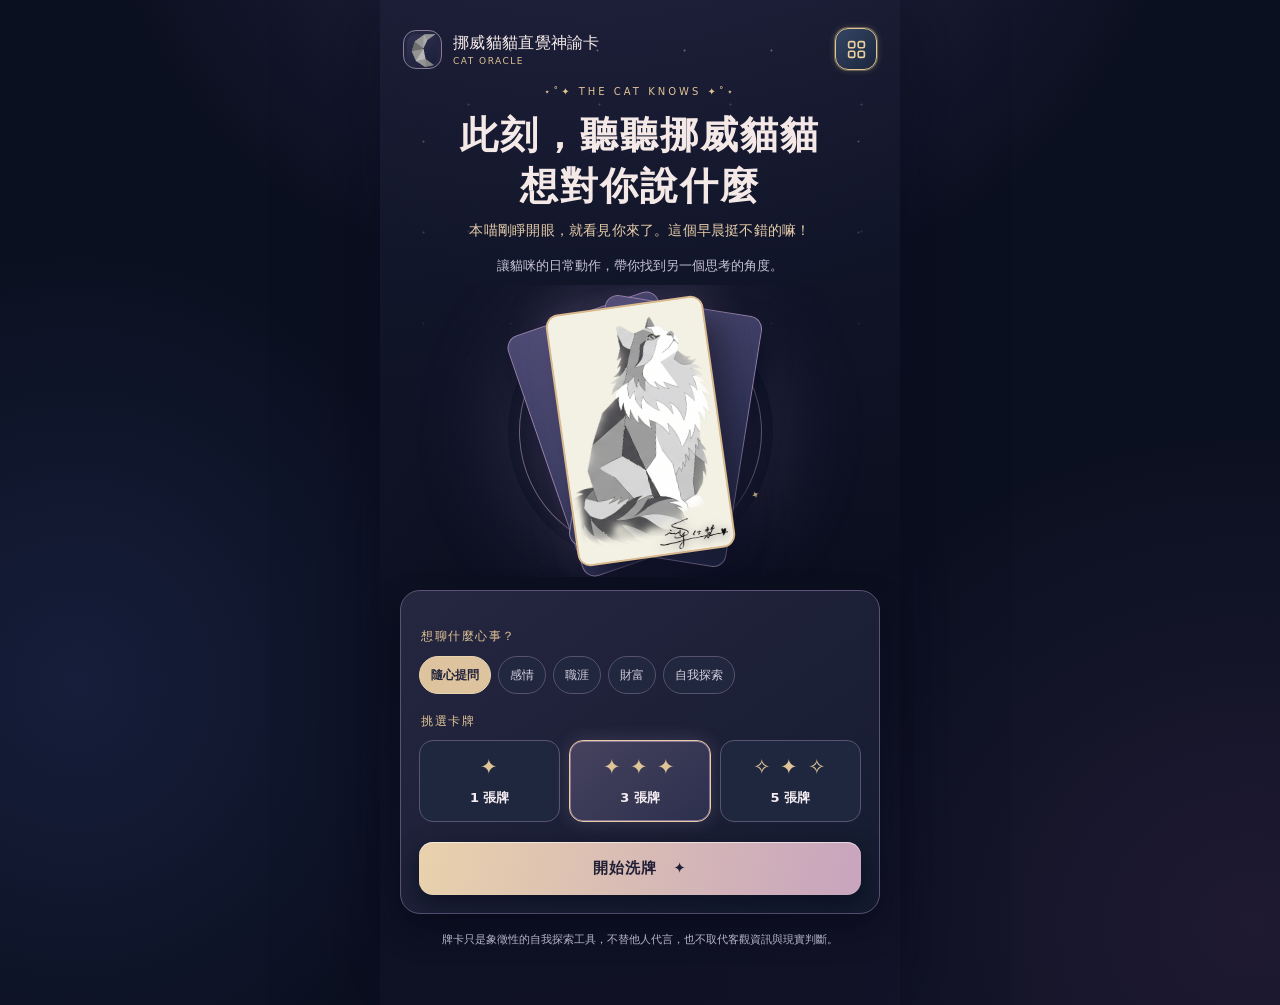
==== commit 7ba17cec: "Update index.html" ====
--- a/index.html
+++ b/index.html
@@ -5,7 +5,7 @@
 <meta name="viewport" content="width=device-width,initial-scale=1,viewport-fit=cover">
 <meta name="theme-color" content="#101323">
 <meta name="description" content="挪威貓貓直覺神諭卡：透過貓咪的生活智慧與直覺牽引，探索另一個思考角度。">
-<title>挪威貓貓直覺神諭卡｜V5.16.14 輕量 PWA 桌面版</title>
+<title>挪威貓貓直覺神諭卡｜V5.16.15 信箱優化・輕量 PWA</title>
 <script id="cat-theme-bootstrap-v5166">
 /* V5.16.8: five UI palettes and a gentle, locked theme crossfade.
    Existing saved theme key and backup API are preserved; card art remains untouched. */
@@ -1487,7 +1487,7 @@
 function randomInt(n){if(window.crypto&&crypto.getRandomValues){const a=new Uint32Array(1);const max=Math.floor(4294967296/n)*n;let v;do{crypto.getRandomValues(a);v=a[0]}while(v>=max);return v%n}return Math.floor(Math.random()*n)}
 /* V5.6: UI-only phrase rotation. One stable variant per reading; transitions' breathing note rotates on each visible transition. */
 /* V5.8：JSON 介面文案。只讀取一次；預設文案留作離線與欄位備援。 */
-const ui58Defaults={"首頁":{"不指定・自由探索":"不指定・自由探索","探索方向，可選填":"探索方向，可選填","✧ 探索方向":"✧ 探索方向","選填・協助聚焦":"選填・協助聚焦","〔變數〕 張牌":"{1} 張牌","⋆˚✦ THE CAT KNOWS ✦˚⋆":"⋆˚✦ THE CAT KNOWS ✦˚⋆","主標題上行":"此刻，聽聽挪威貓貓","主標題下行":"想對你說什麼","隨機首頁封面":"隨機首頁封面","封面右下角標誌":"封面右下角標誌","開始洗牌按鈕":"開始洗牌　✦","收藏室入口":"♡　心情罐頭收藏室","牌卡只是象徵性的自我探索工具，不替他人代言，也不":"牌卡只是象徵性的自我探索工具，不替他人代言，也不取代客觀資訊與現實判斷。"},"牌圖與品牌":{"〔變數〕 的卡圖":"{1} 的卡圖","牌圖載入中":"載入中…","〔變數〕 的正式卡圖":"{1} 的正式卡圖","挪威貓貓神諭卡標誌":"挪威貓貓神諭卡標誌","品牌名稱":"挪威貓貓直覺神諭卡","CATS ORACLE":"CAT ORACLE","NO. 〔變數〕":"NO. {1}"},"圖鑑":{"閱讀第 〔變數〕 張 〔變數〕 的完整牌義":"閱讀第 {1} 張 {2} 的完整牌義","NO. 〔變數〕":"NO. {1}","〔變數〕 · 〔變數〕 張":"{1} ・ {2} 張","← 返回首頁":"← 返回首頁","DORIS · CAT ORACLE":"DORIS · CAT ORACLE","63 張貓咪神諭卡圖鑑":"63 張貓咪神諭卡圖鑑","依七種主題收藏全部 63 張牌（秘境系列僅限單張":"依七種主題收藏全部 63 張牌（秘境系列僅限單張與深層牽引）。點選卡牌即可查看畫面意象、核心象徵、順勢指引、潛在警示與綜合啟示。","返回首頁":"返回首頁","關閉視窗":"關閉視窗","✦ 典藏圖鑑":"✦ 典藏圖鑑","請輸入四位數字":"請輸入四位數字","四位數密碼":"四位數密碼","確認":"確認","翻閱貓咪圖鑑":"翻閱貓咪圖鑑","卡牌完整牌義":"卡牌完整牌義","關閉":"關閉","返回圖鑑":"返回圖鑑","回到解讀":"回到解讀","畫面意象":"畫面意象","核心象徵":"核心象徵","順勢指引":"順勢指引","潛在警示":"潛在警示","綜合啟示":"綜合啟示"},"抽牌區":{"等待選取第 〔變數〕 張牌":"等待選取第 {1} 張牌","取消第 〔變數〕 張已選牌〔變數〕，放回牌桌":"取消第 {1} 張已選牌{2}，放回牌桌","點選取消這張牌":"點選取消這張牌","選擇已揭露的":"選擇已揭露的 ","選擇牌桌上的第":"選擇牌桌上的第 ","張牌":" 張牌","微風正在掠過牌桌…":"微風正在掠過牌桌…","微風按鈕":"風之呢喃","多牌確認按鈕":"進入直覺牽引","單牌確認按鈕":"揭開挪威貓貓的啟示","THE DECK IS IN YOUR HAND":"THE DECK IS IN YOUR HANDS","標題":"把選擇交給直覺","操作說明":"輕觸散落的牌，讓它飛向上方。","已選擇":"已選擇","/ 〔變數〕 張":"/ {1} 張","〔變數〕 個固定格位的散牌桌，可選擇正面或背面朝":"{1} 個固定格位的散牌桌，可選擇正面或背面朝上的牌","喵～卡牌選好了，可以翻牌囉！":"喵～卡牌選好了，可以翻牌囉！","已選滿卡牌，可點擊上方已選的牌取消":"已選滿卡牌，可點擊上方已選的牌取消","已重新洗牌 ✦":"已重新洗牌 ✦","已吹拂 〔變數〕 次":"已吹拂 {1} 次","風之呢喃，可吹到風停":"風之呢喃，可反覆吹拂，直到風止息","風之呢喃已停止":"風之呢喃已停止，這一輪無法再使用","風已止息":"風已止息","風止後提示":"這一輪的風已經停了，接著憑直覺選牌吧。"},"直覺牽引":{"五張牌・故事牽引":"五張牌・故事牽引","三張牌・直覺牽引":"三張牌・直覺牽引","（最多 3 題）":"（最多 3 題）","補充提示":"補充想法或條件，讓建議更貼近你。","回答提示":"選擇最貼近你想討論方向的答案；如果都不符合，也可以略過唷～","返回選牌":"返回選牌","上一題":"上一題","下一題":"下一題","閱讀解讀":"閱讀解讀","＋ 再聊一點（選答第三題）":"＋ 再聊一點（選答第三題）","⋆˚ THE CAT ASKS ⋆˚":"⋆˚ THE CAT ASKS ⋆˚","標題":"貓貓想多了解你一點","開場說明":"放輕鬆，用直覺選出回答。","第 〔變數〕 / 〔變數〕 題〔變數〕":"第 {1} / {2} 題{3}","不確定／這些都不符合，略過這題":"不確定／這些都不符合，略過這題"},"貓貓祕典":{"NO. 〔變數〕":"NO. {1}","〔變數〕 · 第 〔變數〕 張":"{1} ・ 第 {2} 張","✦ 綜合啟示":"✦ 綜合啟示","閱讀順勢指引與潛在警示":"閱讀順勢指引與潛在警示","順勢指引":"順勢指引","潛在警示":"潛在警示","第 〔變數〕 張 〔變數〕：〔變數〕":"第 {1} 張 {2}：{3}","選擇牌位":"選擇牌位","上一張牌義":"上一張牌義","‹　上一張":"‹　上一張","下一張牌義":"下一張牌義","下一張　›":"下一張　›","✧ 此刻的提醒 ✧":"✧ 此刻的提醒 ✧","✦　貓貓祕典":"✦　貓貓祕典","貓貓祕典已開啟":"貓貓祕典已開啟"},"結果分析":{"深層直覺牽引":"深層直覺牽引","張牌":" 張牌","✧ YOUR CAT ORACLE ✧":"✧ YOUR CAT ORACLE ✧","多牌重點標題":"本喵劃重點","單牌重點標題":"一張牌的提醒","✧ 局勢弧線 ・ 〔變數〕":"✧ 局勢弧線 ・ {1}","悄悄話區標題":"✦ 本喵的悄悄話","複製按鈕":"複製解讀文字","重新抽牌按鈕":"再次抽牌　✦","✦　貓貓祕典":"✦　貓貓祕典","聲明第一行":"本解讀為探索建議，不代表客觀真相判定。","聲明第二行":"重要決定請搭配現實評估及專家建議。","挪威貓貓直覺神諭卡｜〔變數〕":"挪威貓貓直覺神諭卡｜{1}","主題：〔變數〕":"主題：{1}","探索方向：〔變數〕":"探索方向：{1}","重點：〔變數〕":"重點：{1}","局勢弧線・〔變數〕":"局勢弧線・{1}","本喵的悄悄話：〔變數〕":"本喵的悄悄話：{1}","本解讀僅供自我探索，不推定他人想法，也不取代客觀":"本解讀僅供自我探索，不推定他人想法，也不取代客觀資訊與專業建議。","占卜解讀已複製":"占卜解讀已複製","無法自動複製，請長按文字複製":"無法自動複製，請長按文字複製"},"心情罐頭":{"瀏覽器不支援本機資料庫":"瀏覽器不支援本機資料庫","開啟本機資料庫逾時，請關閉其他遊戲分頁再試":"開啟本機資料庫逾時，請關閉其他遊戲分頁再試","資料庫被其他頁面占用，請關閉其他遊戲分頁":"資料庫被其他頁面占用，請關閉其他遊戲分頁","無法開啟資料庫":"無法開啟資料庫","本機儲存已中斷":"本機儲存已中斷","本機儲存失敗":"本機儲存失敗","本機儲存逾時，請再試一次":"本機儲存逾時，請再試一次","請輸入有效的心情文字":"請輸入有效的心情文字","找不到這個罐頭":"找不到這個罐頭","不是支援的心情罐頭備份格式":"不是支援的心情罐頭備份格式","備份內有無法辨識的紀錄，未匯入任何資料":"備份內有無法辨識的紀錄，未匯入任何資料","關閉":"關閉","無法讀寫心情罐頭，請確認瀏覽器允許網站儲存。":"無法讀寫心情罐頭，請確認瀏覽器允許網站儲存。","編輯心情罐頭":"編輯心情罐頭","✦ 心情罐頭":"✦ 心情罐頭","把這段回憶再整理一下":"把這段回憶再整理一下","餵貓貓一個心情罐頭吧！":"餵貓貓一個心情罐頭吧！","今天想送貓貓什麼故事？":"今天想送貓貓什麼故事？","原本的收藏日期會保留。":"原本的收藏日期會保留。","最近三天，有什麼特別的經驗，或是想記住的事情？":"最近三天，有什麼特別的經驗，或是想記住的事情？","送出一個心情罐頭，今天就能自由翻閱貓貓祕典。":"送出一個心情罐頭，今天就能自由翻閱貓貓祕典。","儲存修改":"儲存修改","送出心情罐頭 ♡":"送出心情罐頭 ♡","收藏心情罐頭 ♡":"收藏心情罐頭 ♡","心情文字":"心情文字","貓貓想聽聽你的故事……":"貓貓想聽聽你的故事……","隱私說明":"紀錄僅回顧用途，資訊只存在使用者本機端。","正在收藏…":"正在收藏…","先寫下一點心情，再送給貓貓吧！":"先寫下一點心情，再送給貓貓吧！","心情文字太長，請縮短後再送出。":"心情文字太長，請縮短後再送出。","正在將罐頭收藏到這個瀏覽器…":"正在將罐頭收藏到這個瀏覽器…","儲存空間不足。":"儲存空間不足。","瀏覽器沒有開放本機儲存權限。":"瀏覽器沒有開放本機儲存權限。","本機資料庫暫時無法使用。":"本機資料庫暫時無法使用。","未能保存：":"未能保存：","文字仍保留，請再試一次。":" 文字仍保留，請再試一次。","已收藏！":"已收藏！","喵～謝謝你的心情罐頭！":"喵～謝謝你的心情罐頭！","心情罐頭已更新":"心情罐頭已更新","心情罐頭已保存，請重新點擊貓貓祕典或收藏室。":"心情罐頭已保存，請重新點擊貓貓祕典或收藏室。","← 返回首頁":"← 返回首頁","✦ MOOD CANS ✦":"✦ MOOD CANS ✦","收藏室標題":"心情罐頭收藏室","收藏室簡介":"不必每天寫，想留下的片刻就好。","＋ 送出心情罐頭":"＋ 送出心情罐頭","正在翻閱收藏……":"正在翻閱收藏……","收藏備份":"完整收藏備份","建議固定使用同一個瀏覽器。換手機、清除網站資料或":"遊戲資料保存在本機瀏覽器。換裝置、重灌或清除網站資料前，請先匯出完整備份。","匯出備份":"匯出完整備份","匯入備份":"匯入完整備份","備份為未加密的 JSON，請妥善保存。匯入會合併":"包含心情罐頭與貓咪來信；JSON 未加密，請妥善保存。匯入會合併紀錄，不清空原資料。","今日祕典已解鎖":"今日祕典已解鎖","今天尚未送出罐頭":"今天尚未送出罐頭","收藏 〔變數〕 個罐頭":"收藏 {1} 個罐頭","編輯":"編輯","刪除":"刪除","收藏室還空空的。":"收藏室還空空的。","想記住的片刻，隨時都能放進來。":"想記住的片刻，隨時都能放進來。","目前無法讀取收藏，請確認瀏覽器允許本機儲存。":"目前無法讀取收藏，請確認瀏覽器允許本機儲存。","備份超過 20 MB":"備份超過 20 MB","匯入完成：新增 〔變數〕 筆，更新 〔變數〕 筆":"匯入完成：新增 {1} 筆，更新 {2} 筆","備份格式無法讀取，原有紀錄未更動。":"備份格式無法讀取，原有紀錄未更動。","刪除心情罐頭？":"刪除心情罐頭？","這段心情將從目前的收藏室移除。舊備份仍可能包含這":"這段心情將從目前的收藏室移除。舊備份仍可能包含這筆紀錄。","取消":"取消","確認刪除":"確認刪除","已移除心情罐頭":"已移除心情罐頭","心情罐頭 JSON 備份":"心情罐頭 JSON 備份","收藏備份已儲存":"收藏備份已儲存","已送出備份下載；同名檔可能另存副本。":"已送出備份下載；同名檔可能另存副本。","備份未完成，原有收藏仍保留。":"備份未完成，原有收藏仍保留。","✦ 收藏備份":"✦ 收藏備份","貓貓已經收到 〔變數〕 個罐頭了！":"貓貓已經收到 {1} 個罐頭了！","要不要替這些回憶留一份備份？這次會保存目前所有 ":"要不要替這些回憶留一份備份？這次會保存目前所有 {1} 筆收藏。","稍後再說":"稍後再說","備份收藏":"備份收藏","固定檔名：〔變數〕":"固定檔名：{1}","備份準備中":"正在讀取收藏並準備備份…","備份已備妥":"已準備 {1} 筆收藏（{2} 位元組）。","直接下載備份":"直接下載 JSON","選擇儲存位置":"選擇儲存位置","下載確認提示":"已送出下載，請在瀏覽器下載紀錄（Ctrl+J）確認是否完成。","下載位置說明":"直接下載依瀏覽器設定存放；若要自選資料夾，可使用「選擇儲存位置」（支援時顯示）。","儲存驗證完成":"已儲存並核對檔案：{1}","儲存驗證失敗":"無法核對儲存結果（{1}），請改用直接下載。","儲存失敗備援":"未能完成指定位置儲存（{1}），請改用直接下載。","儲存取消":"已取消指定位置儲存；可重新選擇或直接下載。","指定位置儲存中":"正在寫入並核對備份檔案…","讀取備份失敗":"無法準備備份（{1}）。請關閉視窗後再試，原有收藏未更動。","下載啟動失敗":"無法啟動下載（{1}），請重試或選擇儲存位置。","備份過大警示":"備份超過目前匯入功能的 20 MB 上限，請妥善保留原始收藏。"},"轉場動畫":{"循著直覺，緩緩翻頁":"循著直覺，緩緩翻頁","回到月光下":"回到月光下","聆聽原來的啟示":"聆聽原來的啟示","讓兩道線索相遇":"讓兩道線索相遇","星光正在重新排列":"星光正在重新排列","沿著直覺，再靠近一點":"沿著直覺，再靠近一點","選擇適合你的下一步":"選擇適合你的下一步","讓心自由地向前":"讓心自由地向前","讓故事悄悄展開":"讓故事悄悄展開","循著月光回望":"循著月光回望"},"深層直覺牽引":{"邀請牌位名稱":"第一張牌","✧ SECRET INTUITION ✧":"✧ SECRET INTUITION ✧","接受邀請按鈕":"進入深層直覺牽引　✧","拒絕邀請按鈕":"相信此刻的選擇，直接解讀","隱藏契機提示":"這樣的隱藏線索不是每次都會出現；要不要繼續，都可以照自己的直覺。","取消啟示牌 〔變數〕，放回原位置":"取消啟示牌 {1}，放回原位置","第二張牌空位":"第二張牌空位","啟示牌・點擊取消":"啟示牌・點擊取消","啟示牌・等待選取":"啟示牌・等待選取","選擇啟示牌 〔變數〕":"選擇啟示牌 {1}","✧ SECRET REALM ✧":"✧ SECRET REALM ✧","第二次選牌標題":"讓直覺再走一步","第二次選牌說明":"深呼吸，輕觸一張最吸引你的啟示牌。","已選擇":"已選擇","/ 2 張":"/ 2 張","上方固定牌位":"上方固定牌位","第一張牌 〔變數〕，已固定":"第一張牌 {1}，已固定","主題牌・已固定":"主題牌・已固定","四張啟示牌・依照眼前的圖案與直覺選擇":"四張啟示牌・依照眼前的圖案與直覺選擇","四個固定格位的正面散牌桌":"四個固定格位的正面散牌桌","第二次選牌確認":"揭開啟示　✧","略過第二次選牌":"沒有想選的，略過這一步","上方第二張可點擊取消，亦可直接改選下方其他牌。第":"上方第二張可點擊取消，亦可直接改選下方其他牌。第一張不變。"},"提問主題":{"general":"隨心提問","love":"感情","work":"職涯","money":"財富","self":"自我探索"},"細分情境":{"family":"親情・家人","friends":"友情・朋友","ambiguous":"曖昧・暗戀","partner":"愛情・伴侶","other":"其他關係","jobchange":"求職・轉職","workplace":"職場人際","skills":"專業發展","venture":"創業規劃","budget":"收支管理","income":"收入機會","assets":"資產規劃","security":"財務安全","emotion":"情緒覺察","values":"自我價值","direction":"人生方向","balance":"生活平衡"},"牌陣名稱":{"1":"直覺定錨","3":"動態演變","5":"深度十字"},"牌位名稱":{"此刻的提醒":"此刻的提醒","背景與現況":"背景與現況","關鍵影響":"關鍵影響","可探索的方向":"可探索的方向","問題核心":"問題核心","可運用的助力":"可運用的助力","值得檢視的風險":"值得檢視的風險","可能的背景因素":"可能的背景因素","下一步方向":"下一步方向","主題牌":"主題牌","啟示牌":"啟示牌"},"牌位簡稱":{"此刻的提醒":"提醒","背景與現況":"背景","關鍵影響":"關鍵","可探索的方向":"方向","問題核心":"核心","可運用的助力":"助力","值得檢視的風險":"風險","可能的背景因素":"背景","下一步方向":"方向","主題牌":"主題牌","啟示牌":"啟示牌"},"網頁資訊":{"瀏覽器標題":"挪威貓貓直覺神諭卡｜V5.16.14 輕量 PWA 桌面版","網頁描述":"挪威貓貓直覺神諭卡：透過貓咪的生活智慧與直覺牽引，探索另一個思考角度。"},"隨機文案":{"首頁簡介":["讓貓咪的日常動作，帶你找到另一個思考的角度。","從貓咪慵懶的姿態裡，找到溫柔看待世界的新視角。","跟著貓咪伸懶腰、歪歪頭，換個姿勢想想看，煩惱也許就散開囉！","透過貓咪敏銳的直覺與日常，為眼前的困惑打開另一扇窗。"],"首頁雙標籤":["提問主題 ／ 選擇牌陣","想聊什麼心事？ ／ 挑選卡牌","選擇閒聊主題 ／ 抽抽牌","詢問心底的秘密 ／ 展開專屬牌陣"],"洗牌轉場":["貓咪正在輕聲翻頁","肉球輕輕踏過牌面，貓貓正在挑牌","貓貓正輕輕撥弄著牌卡……","伴隨著輕柔的呼嚕聲，故事正一頁頁翻開……","靜候片刻，貓貓正在閉眼思考"],"風之呢喃提示":["看見的與未知的，皆可選擇。","看著牌面或憑感覺，每一次選擇都可能帶來不同的思考角度。","顯露的與隱藏的，都是你內心直覺的指引，放心挑選。","憑感覺伸出手吧！每一張牌都藏著貓咪想給你的小禮物。","呼～剛才看到的牌，現在又躲起來啦！","本喵只是輕輕揮了一下尾巴，怎麼整個牌桌都變了？","喵？你還想再看看別的可能性呀？","風可沒有義務讓你每次都看見喜歡的東西喔！","這次換哪幾張露出臉來呢？本喵也很好奇！"],"翻牌轉場":["讓卡牌慢慢甦醒","這份溫柔的訊息慢慢清晰","此刻正映照內心的畫面","閉眼的貓貓正緩緩睜開雙眼"],"轉場呼吸提示":["慢慢呼吸，讓直覺有一點時間","深呼吸一次，把喧囂留在門外","像貓貓曬太陽一樣輕鬆，慢慢呼吸","放慢呼吸，靜待直覺靠近","呼吸之間，直覺像貓毛一樣輕輕落下"],"解讀前轉場":["把呢喃編成故事","貓貓低語，串成一段溫柔指引","挪威貓貓正在歪頭思考","收集散落的星光與靈感"],"結果大標題":["挪威貓貓的直覺啟示","挪威貓貓的悄語","喵嗚～這就是貓貓想告訴你的","落在你掌心的貓咪靈感"],"再次抽牌轉場":["每次歸來，都是新的起點","無論何時回來，永遠為你留一盞燈","伸懶腰再出發吧！隨時歡迎回來吸貓喔～","帶著這份覺察，每次重新開始都更有力量"],"深層邀請標題":["另一張牌在呼喚你……","喵？旁邊那張牌好像在輕輕抖動喔……","有一份線索正在靜靜等著你發現……","一道微光正在牌堆裡輕輕閃爍著……"],"深層邀請內文":["咦？這張牌還藏著另一個祕密。本喵的鬍鬚動了一下，要不要進入更深層的直覺牽引？","咦？牌面背後似乎還有沒說完的提醒。貓咪輕輕碰了碰你的手背，要不要再抽一張看看更深層的訊息？","喵嗚？本喵的耳朵突然豎起來了！這張牌底下好像還藏著小秘密，要不要讓本喵幫你再挖深一點點？","咦？卡牌邊緣閃過一絲微光，像在邀請你往故事更深處走去。要跟著貓咪的腳印一探究竟嗎？"],"第二次抽牌轉場":["循著另一道星光","跟著貓咪去別處逛逛","追尋下一道靈感微光","走進心裡另一個轉角"],"風之呢喃止風":["貓貓關上了窗","貓貓把門關得緊緊的","貓貓拔掉了電風扇的插頭","貓貓不小心按到冷氣遙控器，把空調關掉了"]},"動態問候・時段":{"深夜":["凌晨了，怎麼還醒著呀？本喵剛好也在巡視自己的王國。","現在{hour}點了耶！人類也有自己的夜間跑酷時間嗎？","夜深得連窗外都安靜了。要不要把心事交給本喵保管一下？","喵～睡不著嗎？本喵不催你，先陪你看一會兒月亮。","這時間來敲本喵的門，是發現了什麼小祕密嗎？","本喵剛從夢裡追完一隻蝴蝶，你呢，還在想些什麼？","凌晨的世界好安靜，連肉球踩過地板都聽得見呢。","趁人類都睡了，本喵偷偷把最舒服的窗台留給你。","喵？此刻還有貓咪醒著，當然也願意聽你說話呀。","人類的時鐘走到{hour}點，本喵的夜視瞳孔卻還亮晶晶呢。"],"清晨":["早安！人類今天也起得好早呀，本喵才剛伸完懶腰。","清晨了，窗邊的小鳥是不是也準備開會了呢？","早起的貓先巡視食盆，早起的人類想先聊什麼？","本喵剛睜開眼，就看見你來了。這個早晨挺不錯的嘛！","早安呀！把昨天的煩惱先放旁邊，讓肉球踏出第一步。","一大早，本喵已經開始巡視屋子，挑選最舒服的角落啦。","人類這麼早醒呀？先讓本喵打個大大的哈欠。","喵嗚～新的一天，連窗台上的灰塵都像新發現。","本喵還有點睡眼惺忪，但耳朵已經準備好聽故事了。","早晨的第一聲呼嚕，送給剛來找本喵的你。"],"上午":["早上好！本喵已巡視完窗台，現在輪到聽你的故事。","上午了，本喵也想換個地方窩著看世界。","喵～今天想把哪件心事攤開來看看？","本喵剛把玩具從沙發底下翻出來，或許你也有新發現？","這個時段最適合打個呵欠，然後認真好奇一下。","早安呀，窗外的鳥又有新話題，本喵也想聽你的。","上午的貓咪精神不錯，等一下可能又想睡了，嘿嘿。","跟著本喵的尾巴走吧，先看看今天有什麼新線索。","本喵已經認真洗完臉了，你的故事也準備好了嗎？","喵嗚，剛好有一段清醒時間，咱們來聊聊吧。"],"中午":["午安！你吃飽了嗎？本喵正在考慮第三次午睡。","午餐時間到啦！先看看人類的食盆有沒有好好照顧自己。","中午到了，本喵想找個舒服的地方伸懶腰。","喵～肚子飽飽的時候，好像什麼心事都可以慢慢說。","本喵剛聽見開罐聲，差點忘記自己是來聽你說話的。","午安呀！忙了半天，來讓本喵陪你歇一下。","中午了耶，人類要吃飯，本喵要爭取一塊暖窗台。","本喵宣布：午間的故事可以邊打哈欠邊聽。","如果中午只有幾分鐘，也夠跟本喵交換一個小想法。","喵嗚，午睡之前，先來聽聽你的秘密。"],"下午":["下午好！本喵才剛睡醒，鬍鬚還有點亂呢。","午後是個換姿勢的好時候，今天想從哪個角度看事情？","喵～這個時間的貓最懂得把腳掌放慢。","本喵剛從一個舒服的夢裡醒來，想聽聽你的故事。","下午了呀！先伸個懶腰，心事也許會換個樣子。","今天的窗台已經被本喵巡視了三遍，還是很好看。","午後的安靜剛剛好，說點不急著下結論的事吧。","喵嗚，先坐過來，本喵分你一小塊想像中的陽光。","本喵剛把尾巴盤好了，準備聽你的下一個念頭。","下午的貓咪正在理毛，心裡的線頭也可以慢慢理呀。"],"晚上":["晚上好！忙了一天，有沒有故事想偷偷告訴本喵？","喵～天色暗了，本喵的眼睛倒是越來越亮。","夜幕剛落下，貓咪的冒險才正要開始呢。","晚安還太早嗎？那就先聊一段小小的心事吧。","人類終於回來啦！本喵正等著聽今天發生的事。","晚上的燈亮起來了，窗邊也有一個位置留給你。","喵嗚～本喵吃飽了罐頭，現在有空當你的聽眾。","夜晚總能讓平常沒注意的心聲輕輕冒出來。","本喵剛結束日常巡邏。今天你想從哪裡開始？","晚安之前還有點時間，先讓本喵聽你說說吧。"],"夜晚":["夜深了，本喵的眼睛卻越來越亮了呢。","這麼晚還來找本喵呀？今天心裡有什麼小小波浪？","喵～該睡的時候，本喵偏偏最愛看窗外。","夜晚的世界變安靜了，故事也可以輕聲一點說。","人類打哈欠了嗎？本喵可以一邊陪聊一邊踩奶。","本喵已經把毯子踩得軟軟的，留個角落給你呀。","這時間聽見貓咪的呼嚕，好像特別安心呢。","如果今天還有一件事放不下，先說給本喵聽吧。","窗外的燈一盞盞暗了，本喵還有耳朵可以借你。","夜深了喔，想聊聊也好，想靜靜坐著也好。"]},"首頁迎賓":{"主訊息":["本喵正在用肉球整理牌卡……","噓～神祕的貓咪故事即將展開。","稍等一下，本喵還在把尾巴收好！","呼嚕……星光正在慢慢聚集。","貓貓正在準備今天的神祕小禮物。","讓本喵先拍拍牌上的灰塵……"],"副訊息":["正在替你的第一眼準備一點驚喜 ✦","慢慢來，本喵先把封面準備好。","肉球輕輕踏過每一道星光。","呼嚕～很快就能一起看牌啦。"]},"功能選單":{"開啟功能選單":"開啟功能選單","收合功能選單":"收合功能選單","功能抽屜":"貓貓的小抽屜","心情罐頭":"心情罐頭","貓咪信箱":"貓咪信箱","星光紀念冊":"星光紀念冊","星光碎片":"星光紀念冊","偏好設定":"偏好設定","貓咪信箱說明":"收取挪威貓貓不定期寄來的信件，也能寫信給開發者。","星光碎片說明":"收藏與貓咪相遇時自然留下的小小紀念。未完成的故事不會提前出現。","偏好設定說明":"偏好設定正在規劃中。未來將在這裡整理可以自由調整的遊戲體驗。","功能規劃中":"這個小角落還在布置，現在先不會儲存任何資料。","返回首頁":"回到首頁"},"貓咪信箱":{"頁面眉標":"✧ LETTER TO THE MAKER ✧","頁面標題":"貓咪信箱","頁面介紹":"有話想告訴本喵的製作人嗎？不論是聊天、回饋，還是新點子，都歡迎你來留一封信。","感謝與回覆說明":"非常感謝每一位支持貓貓的人類，以及你願意花時間寫下的每一封信。開發者會在能力所及的範圍內閱讀，但不保證每封信都會個別回覆。","分類標題":"這次想說些什麼？","聊聊天":"聊聊天","聊聊天說明":"說說你的遊戲心得","回報 BUG":"回報 BUG","回報 BUG說明":"告訴我們哪裡怪怪的","許願提案":"許願提案","許願提案說明":"分享你希望的新功能","其他來信":"其他來信","其他來信說明":"任何想說的話","稱呼":"你的稱呼","稱呼提示":"讓本喵知道如何稱呼你","電子郵件":"電子郵件","電子郵件提示":"name@example.com","信件內容":"想說的話","內容提示":"親愛的製作人，今天我想告訴你……","BUG提醒":"如果是 BUG，歡迎寫下發生畫面、操作步驟與預期狀況（不需提供個人紀錄）。","聯絡說明":"稱呼與電子郵件為必填，但不會進行身分驗證；電子郵件僅供必要時聯絡，不代表保證收到回信。","隱私說明":"這封信會經由第三方 FormSubmit 寄送至開發者信箱；不會自動夾帶心情罐頭或占卜紀錄。請勿填寫密碼、證件號碼等敏感資訊。","寄信同意":"我了解信件將交由第三方郵件表單服務處理，並知悉開發者不保證個別回覆。","寄送按鈕":"✉ 寄給貓貓的製作人","寄送中":"信件正在出發……","送出成功標題":"喵！信件已交給送信服務","送出成功內文":"謝謝你的來信！表單服務已接受送出請求，但這不等於開發者已讀或信件必然送達。首次使用仍須由開發者完成收件信箱驗證。","再寫一封":"再寫一封","送出失敗":"寄送未完成，文字仍保留在畫面中。你可以稍後重試，或使用郵件程式寄送。","網路限制":"無法連線寄信服務。請連上網路，或使用自己的郵件程式寄送。","請填完整":"請先填寫稱呼、有效的電子郵件與至少 8 字的內容。","請同意":"請先確認你已閱讀寄送方式與回覆說明。","郵件程式備援":"改用郵件程式寄送","寄送狀態":"寄送狀態","返回首頁":"返回首頁","字數提示":"最多 4000 字","已在寄送":"正在送信，請不要重複點擊。","冷卻提示":"請稍等一下再寄下一封信。"}};
+const ui58Defaults={"首頁":{"不指定・自由探索":"不指定・自由探索","探索方向，可選填":"探索方向，可選填","✧ 探索方向":"✧ 探索方向","選填・協助聚焦":"選填・協助聚焦","〔變數〕 張牌":"{1} 張牌","⋆˚✦ THE CAT KNOWS ✦˚⋆":"⋆˚✦ THE CAT KNOWS ✦˚⋆","主標題上行":"此刻，聽聽挪威貓貓","主標題下行":"想對你說什麼","隨機首頁封面":"隨機首頁封面","封面右下角標誌":"封面右下角標誌","開始洗牌按鈕":"開始洗牌　✦","收藏室入口":"♡　心情罐頭收藏室","牌卡只是象徵性的自我探索工具，不替他人代言，也不":"牌卡只是象徵性的自我探索工具，不替他人代言，也不取代客觀資訊與現實判斷。"},"牌圖與品牌":{"〔變數〕 的卡圖":"{1} 的卡圖","牌圖載入中":"載入中…","〔變數〕 的正式卡圖":"{1} 的正式卡圖","挪威貓貓神諭卡標誌":"挪威貓貓神諭卡標誌","品牌名稱":"挪威貓貓直覺神諭卡","CATS ORACLE":"CAT ORACLE","NO. 〔變數〕":"NO. {1}"},"圖鑑":{"閱讀第 〔變數〕 張 〔變數〕 的完整牌義":"閱讀第 {1} 張 {2} 的完整牌義","NO. 〔變數〕":"NO. {1}","〔變數〕 · 〔變數〕 張":"{1} ・ {2} 張","← 返回首頁":"← 返回首頁","DORIS · CAT ORACLE":"DORIS · CAT ORACLE","63 張貓咪神諭卡圖鑑":"63 張貓咪神諭卡圖鑑","依七種主題收藏全部 63 張牌（秘境系列僅限單張":"依七種主題收藏全部 63 張牌（秘境系列僅限單張與深層牽引）。點選卡牌即可查看畫面意象、核心象徵、順勢指引、潛在警示與綜合啟示。","返回首頁":"返回首頁","關閉視窗":"關閉視窗","✦ 典藏圖鑑":"✦ 典藏圖鑑","請輸入四位數字":"請輸入四位數字","四位數密碼":"四位數密碼","確認":"確認","翻閱貓咪圖鑑":"翻閱貓咪圖鑑","卡牌完整牌義":"卡牌完整牌義","關閉":"關閉","返回圖鑑":"返回圖鑑","回到解讀":"回到解讀","畫面意象":"畫面意象","核心象徵":"核心象徵","順勢指引":"順勢指引","潛在警示":"潛在警示","綜合啟示":"綜合啟示"},"抽牌區":{"等待選取第 〔變數〕 張牌":"等待選取第 {1} 張牌","取消第 〔變數〕 張已選牌〔變數〕，放回牌桌":"取消第 {1} 張已選牌{2}，放回牌桌","點選取消這張牌":"點選取消這張牌","選擇已揭露的":"選擇已揭露的 ","選擇牌桌上的第":"選擇牌桌上的第 ","張牌":" 張牌","微風正在掠過牌桌…":"微風正在掠過牌桌…","微風按鈕":"風之呢喃","多牌確認按鈕":"進入直覺牽引","單牌確認按鈕":"揭開挪威貓貓的啟示","THE DECK IS IN YOUR HAND":"THE DECK IS IN YOUR HANDS","標題":"把選擇交給直覺","操作說明":"輕觸散落的牌，讓它飛向上方。","已選擇":"已選擇","/ 〔變數〕 張":"/ {1} 張","〔變數〕 個固定格位的散牌桌，可選擇正面或背面朝":"{1} 個固定格位的散牌桌，可選擇正面或背面朝上的牌","喵～卡牌選好了，可以翻牌囉！":"喵～卡牌選好了，可以翻牌囉！","已選滿卡牌，可點擊上方已選的牌取消":"已選滿卡牌，可點擊上方已選的牌取消","已重新洗牌 ✦":"已重新洗牌 ✦","已吹拂 〔變數〕 次":"已吹拂 {1} 次","風之呢喃，可吹到風停":"風之呢喃，可反覆吹拂，直到風止息","風之呢喃已停止":"風之呢喃已停止，這一輪無法再使用","風已止息":"風已止息","風止後提示":"這一輪的風已經停了，接著憑直覺選牌吧。"},"直覺牽引":{"五張牌・故事牽引":"五張牌・故事牽引","三張牌・直覺牽引":"三張牌・直覺牽引","（最多 3 題）":"（最多 3 題）","補充提示":"補充想法或條件，讓建議更貼近你。","回答提示":"選擇最貼近你想討論方向的答案；如果都不符合，也可以略過唷～","返回選牌":"返回選牌","上一題":"上一題","下一題":"下一題","閱讀解讀":"閱讀解讀","＋ 再聊一點（選答第三題）":"＋ 再聊一點（選答第三題）","⋆˚ THE CAT ASKS ⋆˚":"⋆˚ THE CAT ASKS ⋆˚","標題":"貓貓想多了解你一點","開場說明":"放輕鬆，用直覺選出回答。","第 〔變數〕 / 〔變數〕 題〔變數〕":"第 {1} / {2} 題{3}","不確定／這些都不符合，略過這題":"不確定／這些都不符合，略過這題"},"貓貓祕典":{"NO. 〔變數〕":"NO. {1}","〔變數〕 · 第 〔變數〕 張":"{1} ・ 第 {2} 張","✦ 綜合啟示":"✦ 綜合啟示","閱讀順勢指引與潛在警示":"閱讀順勢指引與潛在警示","順勢指引":"順勢指引","潛在警示":"潛在警示","第 〔變數〕 張 〔變數〕：〔變數〕":"第 {1} 張 {2}：{3}","選擇牌位":"選擇牌位","上一張牌義":"上一張牌義","‹　上一張":"‹　上一張","下一張牌義":"下一張牌義","下一張　›":"下一張　›","✧ 此刻的提醒 ✧":"✧ 此刻的提醒 ✧","✦　貓貓祕典":"✦　貓貓祕典","貓貓祕典已開啟":"貓貓祕典已開啟"},"結果分析":{"深層直覺牽引":"深層直覺牽引","張牌":" 張牌","✧ YOUR CAT ORACLE ✧":"✧ YOUR CAT ORACLE ✧","多牌重點標題":"本喵劃重點","單牌重點標題":"一張牌的提醒","✧ 局勢弧線 ・ 〔變數〕":"✧ 局勢弧線 ・ {1}","悄悄話區標題":"✦ 本喵的悄悄話","複製按鈕":"複製解讀文字","重新抽牌按鈕":"再次抽牌　✦","✦　貓貓祕典":"✦　貓貓祕典","聲明第一行":"本解讀為探索建議，不代表客觀真相判定。","聲明第二行":"重要決定請搭配現實評估及專家建議。","挪威貓貓直覺神諭卡｜〔變數〕":"挪威貓貓直覺神諭卡｜{1}","主題：〔變數〕":"主題：{1}","探索方向：〔變數〕":"探索方向：{1}","重點：〔變數〕":"重點：{1}","局勢弧線・〔變數〕":"局勢弧線・{1}","本喵的悄悄話：〔變數〕":"本喵的悄悄話：{1}","本解讀僅供自我探索，不推定他人想法，也不取代客觀":"本解讀僅供自我探索，不推定他人想法，也不取代客觀資訊與專業建議。","占卜解讀已複製":"占卜解讀已複製","無法自動複製，請長按文字複製":"無法自動複製，請長按文字複製"},"心情罐頭":{"瀏覽器不支援本機資料庫":"瀏覽器不支援本機資料庫","開啟本機資料庫逾時，請關閉其他遊戲分頁再試":"開啟本機資料庫逾時，請關閉其他遊戲分頁再試","資料庫被其他頁面占用，請關閉其他遊戲分頁":"資料庫被其他頁面占用，請關閉其他遊戲分頁","無法開啟資料庫":"無法開啟資料庫","本機儲存已中斷":"本機儲存已中斷","本機儲存失敗":"本機儲存失敗","本機儲存逾時，請再試一次":"本機儲存逾時，請再試一次","請輸入有效的心情文字":"請輸入有效的心情文字","找不到這個罐頭":"找不到這個罐頭","不是支援的心情罐頭備份格式":"不是支援的心情罐頭備份格式","備份內有無法辨識的紀錄，未匯入任何資料":"備份內有無法辨識的紀錄，未匯入任何資料","關閉":"關閉","無法讀寫心情罐頭，請確認瀏覽器允許網站儲存。":"無法讀寫心情罐頭，請確認瀏覽器允許網站儲存。","編輯心情罐頭":"編輯心情罐頭","✦ 心情罐頭":"✦ 心情罐頭","把這段回憶再整理一下":"把這段回憶再整理一下","餵貓貓一個心情罐頭吧！":"餵貓貓一個心情罐頭吧！","今天想送貓貓什麼故事？":"今天想送貓貓什麼故事？","原本的收藏日期會保留。":"原本的收藏日期會保留。","最近三天，有什麼特別的經驗，或是想記住的事情？":"最近三天，有什麼特別的經驗，或是想記住的事情？","送出一個心情罐頭，今天就能自由翻閱貓貓祕典。":"送出一個心情罐頭，今天就能自由翻閱貓貓祕典。","儲存修改":"儲存修改","送出心情罐頭 ♡":"送出心情罐頭 ♡","收藏心情罐頭 ♡":"收藏心情罐頭 ♡","心情文字":"心情文字","貓貓想聽聽你的故事……":"貓貓想聽聽你的故事……","隱私說明":"紀錄僅回顧用途，資訊只存在使用者本機端。","正在收藏…":"正在收藏…","先寫下一點心情，再送給貓貓吧！":"先寫下一點心情，再送給貓貓吧！","心情文字太長，請縮短後再送出。":"心情文字太長，請縮短後再送出。","正在將罐頭收藏到這個瀏覽器…":"正在將罐頭收藏到這個瀏覽器…","儲存空間不足。":"儲存空間不足。","瀏覽器沒有開放本機儲存權限。":"瀏覽器沒有開放本機儲存權限。","本機資料庫暫時無法使用。":"本機資料庫暫時無法使用。","未能保存：":"未能保存：","文字仍保留，請再試一次。":" 文字仍保留，請再試一次。","已收藏！":"已收藏！","喵～謝謝你的心情罐頭！":"喵～謝謝你的心情罐頭！","心情罐頭已更新":"心情罐頭已更新","心情罐頭已保存，請重新點擊貓貓祕典或收藏室。":"心情罐頭已保存，請重新點擊貓貓祕典或收藏室。","← 返回首頁":"← 返回首頁","✦ MOOD CANS ✦":"✦ MOOD CANS ✦","收藏室標題":"心情罐頭收藏室","收藏室簡介":"不必每天寫，想留下的片刻就好。","＋ 送出心情罐頭":"＋ 送出心情罐頭","正在翻閱收藏……":"正在翻閱收藏……","收藏備份":"完整收藏備份","建議固定使用同一個瀏覽器。換手機、清除網站資料或":"遊戲資料保存在本機瀏覽器。換裝置、重灌或清除網站資料前，請先匯出完整備份。","匯出備份":"匯出完整備份","匯入備份":"匯入完整備份","備份為未加密的 JSON，請妥善保存。匯入會合併":"包含心情罐頭與貓咪來信；JSON 未加密，請妥善保存。匯入會合併紀錄，不清空原資料。","今日祕典已解鎖":"今日祕典已解鎖","今天尚未送出罐頭":"今天尚未送出罐頭","收藏 〔變數〕 個罐頭":"收藏 {1} 個罐頭","編輯":"編輯","刪除":"刪除","收藏室還空空的。":"收藏室還空空的。","想記住的片刻，隨時都能放進來。":"想記住的片刻，隨時都能放進來。","目前無法讀取收藏，請確認瀏覽器允許本機儲存。":"目前無法讀取收藏，請確認瀏覽器允許本機儲存。","備份超過 20 MB":"備份超過 20 MB","匯入完成：新增 〔變數〕 筆，更新 〔變數〕 筆":"匯入完成：新增 {1} 筆，更新 {2} 筆","備份格式無法讀取，原有紀錄未更動。":"備份格式無法讀取，原有紀錄未更動。","刪除心情罐頭？":"刪除心情罐頭？","這段心情將從目前的收藏室移除。舊備份仍可能包含這":"這段心情將從目前的收藏室移除。舊備份仍可能包含這筆紀錄。","取消":"取消","確認刪除":"確認刪除","已移除心情罐頭":"已移除心情罐頭","心情罐頭 JSON 備份":"心情罐頭 JSON 備份","收藏備份已儲存":"收藏備份已儲存","已送出備份下載；同名檔可能另存副本。":"已送出備份下載；同名檔可能另存副本。","備份未完成，原有收藏仍保留。":"備份未完成，原有收藏仍保留。","✦ 收藏備份":"✦ 收藏備份","貓貓已經收到 〔變數〕 個罐頭了！":"貓貓已經收到 {1} 個罐頭了！","要不要替這些回憶留一份備份？這次會保存目前所有 ":"要不要替這些回憶留一份備份？這次會保存目前所有 {1} 筆收藏。","稍後再說":"稍後再說","備份收藏":"備份收藏","固定檔名：〔變數〕":"固定檔名：{1}","備份準備中":"正在讀取收藏並準備備份…","備份已備妥":"已準備 {1} 筆收藏（{2} 位元組）。","直接下載備份":"直接下載 JSON","選擇儲存位置":"選擇儲存位置","下載確認提示":"已送出下載，請在瀏覽器下載紀錄（Ctrl+J）確認是否完成。","下載位置說明":"直接下載依瀏覽器設定存放；若要自選資料夾，可使用「選擇儲存位置」（支援時顯示）。","儲存驗證完成":"已儲存並核對檔案：{1}","儲存驗證失敗":"無法核對儲存結果（{1}），請改用直接下載。","儲存失敗備援":"未能完成指定位置儲存（{1}），請改用直接下載。","儲存取消":"已取消指定位置儲存；可重新選擇或直接下載。","指定位置儲存中":"正在寫入並核對備份檔案…","讀取備份失敗":"無法準備備份（{1}）。請關閉視窗後再試，原有收藏未更動。","下載啟動失敗":"無法啟動下載（{1}），請重試或選擇儲存位置。","備份過大警示":"備份超過目前匯入功能的 20 MB 上限，請妥善保留原始收藏。"},"轉場動畫":{"循著直覺，緩緩翻頁":"循著直覺，緩緩翻頁","回到月光下":"回到月光下","聆聽原來的啟示":"聆聽原來的啟示","讓兩道線索相遇":"讓兩道線索相遇","星光正在重新排列":"星光正在重新排列","沿著直覺，再靠近一點":"沿著直覺，再靠近一點","選擇適合你的下一步":"選擇適合你的下一步","讓心自由地向前":"讓心自由地向前","讓故事悄悄展開":"讓故事悄悄展開","循著月光回望":"循著月光回望"},"深層直覺牽引":{"邀請牌位名稱":"第一張牌","✧ SECRET INTUITION ✧":"✧ SECRET INTUITION ✧","接受邀請按鈕":"進入深層直覺牽引　✧","拒絕邀請按鈕":"相信此刻的選擇，直接解讀","隱藏契機提示":"這樣的隱藏線索不是每次都會出現；要不要繼續，都可以照自己的直覺。","取消啟示牌 〔變數〕，放回原位置":"取消啟示牌 {1}，放回原位置","第二張牌空位":"第二張牌空位","啟示牌・點擊取消":"啟示牌・點擊取消","啟示牌・等待選取":"啟示牌・等待選取","選擇啟示牌 〔變數〕":"選擇啟示牌 {1}","✧ SECRET REALM ✧":"✧ SECRET REALM ✧","第二次選牌標題":"讓直覺再走一步","第二次選牌說明":"深呼吸，輕觸一張最吸引你的啟示牌。","已選擇":"已選擇","/ 2 張":"/ 2 張","上方固定牌位":"上方固定牌位","第一張牌 〔變數〕，已固定":"第一張牌 {1}，已固定","主題牌・已固定":"主題牌・已固定","四張啟示牌・依照眼前的圖案與直覺選擇":"四張啟示牌・依照眼前的圖案與直覺選擇","四個固定格位的正面散牌桌":"四個固定格位的正面散牌桌","第二次選牌確認":"揭開啟示　✧","略過第二次選牌":"沒有想選的，略過這一步","上方第二張可點擊取消，亦可直接改選下方其他牌。第":"上方第二張可點擊取消，亦可直接改選下方其他牌。第一張不變。"},"提問主題":{"general":"隨心提問","love":"感情","work":"職涯","money":"財富","self":"自我探索"},"細分情境":{"family":"親情・家人","friends":"友情・朋友","ambiguous":"曖昧・暗戀","partner":"愛情・伴侶","other":"其他關係","jobchange":"求職・轉職","workplace":"職場人際","skills":"專業發展","venture":"創業規劃","budget":"收支管理","income":"收入機會","assets":"資產規劃","security":"財務安全","emotion":"情緒覺察","values":"自我價值","direction":"人生方向","balance":"生活平衡"},"牌陣名稱":{"1":"直覺定錨","3":"動態演變","5":"深度十字"},"牌位名稱":{"此刻的提醒":"此刻的提醒","背景與現況":"背景與現況","關鍵影響":"關鍵影響","可探索的方向":"可探索的方向","問題核心":"問題核心","可運用的助力":"可運用的助力","值得檢視的風險":"值得檢視的風險","可能的背景因素":"可能的背景因素","下一步方向":"下一步方向","主題牌":"主題牌","啟示牌":"啟示牌"},"牌位簡稱":{"此刻的提醒":"提醒","背景與現況":"背景","關鍵影響":"關鍵","可探索的方向":"方向","問題核心":"核心","可運用的助力":"助力","值得檢視的風險":"風險","可能的背景因素":"背景","下一步方向":"方向","主題牌":"主題牌","啟示牌":"啟示牌"},"網頁資訊":{"瀏覽器標題":"挪威貓貓直覺神諭卡｜V5.16.15 信箱優化・輕量 PWA","網頁描述":"挪威貓貓直覺神諭卡：透過貓咪的生活智慧與直覺牽引，探索另一個思考角度。"},"隨機文案":{"首頁簡介":["讓貓咪的日常動作，帶你找到另一個思考的角度。","從貓咪慵懶的姿態裡，找到溫柔看待世界的新視角。","跟著貓咪伸懶腰、歪歪頭，換個姿勢想想看，煩惱也許就散開囉！","透過貓咪敏銳的直覺與日常，為眼前的困惑打開另一扇窗。"],"首頁雙標籤":["提問主題 ／ 選擇牌陣","想聊什麼心事？ ／ 挑選卡牌","選擇閒聊主題 ／ 抽抽牌","詢問心底的秘密 ／ 展開專屬牌陣"],"洗牌轉場":["貓咪正在輕聲翻頁","肉球輕輕踏過牌面，貓貓正在挑牌","貓貓正輕輕撥弄著牌卡……","伴隨著輕柔的呼嚕聲，故事正一頁頁翻開……","靜候片刻，貓貓正在閉眼思考"],"風之呢喃提示":["看見的與未知的，皆可選擇。","看著牌面或憑感覺，每一次選擇都可能帶來不同的思考角度。","顯露的與隱藏的，都是你內心直覺的指引，放心挑選。","憑感覺伸出手吧！每一張牌都藏著貓咪想給你的小禮物。","呼～剛才看到的牌，現在又躲起來啦！","本喵只是輕輕揮了一下尾巴，怎麼整個牌桌都變了？","喵？你還想再看看別的可能性呀？","風可沒有義務讓你每次都看見喜歡的東西喔！","這次換哪幾張露出臉來呢？本喵也很好奇！"],"翻牌轉場":["讓卡牌慢慢甦醒","這份溫柔的訊息慢慢清晰","此刻正映照內心的畫面","閉眼的貓貓正緩緩睜開雙眼"],"轉場呼吸提示":["慢慢呼吸，讓直覺有一點時間","深呼吸一次，把喧囂留在門外","像貓貓曬太陽一樣輕鬆，慢慢呼吸","放慢呼吸，靜待直覺靠近","呼吸之間，直覺像貓毛一樣輕輕落下"],"解讀前轉場":["把呢喃編成故事","貓貓低語，串成一段溫柔指引","挪威貓貓正在歪頭思考","收集散落的星光與靈感"],"結果大標題":["挪威貓貓的直覺啟示","挪威貓貓的悄語","喵嗚～這就是貓貓想告訴你的","落在你掌心的貓咪靈感"],"再次抽牌轉場":["每次歸來，都是新的起點","無論何時回來，永遠為你留一盞燈","伸懶腰再出發吧！隨時歡迎回來吸貓喔～","帶著這份覺察，每次重新開始都更有力量"],"深層邀請標題":["另一張牌在呼喚你……","喵？旁邊那張牌好像在輕輕抖動喔……","有一份線索正在靜靜等著你發現……","一道微光正在牌堆裡輕輕閃爍著……"],"深層邀請內文":["咦？這張牌還藏著另一個祕密。本喵的鬍鬚動了一下，要不要進入更深層的直覺牽引？","咦？牌面背後似乎還有沒說完的提醒。貓咪輕輕碰了碰你的手背，要不要再抽一張看看更深層的訊息？","喵嗚？本喵的耳朵突然豎起來了！這張牌底下好像還藏著小秘密，要不要讓本喵幫你再挖深一點點？","咦？卡牌邊緣閃過一絲微光，像在邀請你往故事更深處走去。要跟著貓咪的腳印一探究竟嗎？"],"第二次抽牌轉場":["循著另一道星光","跟著貓咪去別處逛逛","追尋下一道靈感微光","走進心裡另一個轉角"],"風之呢喃止風":["貓貓關上了窗","貓貓把門關得緊緊的","貓貓拔掉了電風扇的插頭","貓貓不小心按到冷氣遙控器，把空調關掉了"]},"動態問候・時段":{"深夜":["凌晨了，怎麼還醒著呀？本喵剛好也在巡視自己的王國。","現在{hour}點了耶！人類也有自己的夜間跑酷時間嗎？","夜深得連窗外都安靜了。要不要把心事交給本喵保管一下？","喵～睡不著嗎？本喵不催你，先陪你看一會兒月亮。","這時間來敲本喵的門，是發現了什麼小祕密嗎？","本喵剛從夢裡追完一隻蝴蝶，你呢，還在想些什麼？","凌晨的世界好安靜，連肉球踩過地板都聽得見呢。","趁人類都睡了，本喵偷偷把最舒服的窗台留給你。","喵？此刻還有貓咪醒著，當然也願意聽你說話呀。","人類的時鐘走到{hour}點，本喵的夜視瞳孔卻還亮晶晶呢。"],"清晨":["早安！人類今天也起得好早呀，本喵才剛伸完懶腰。","清晨了，窗邊的小鳥是不是也準備開會了呢？","早起的貓先巡視食盆，早起的人類想先聊什麼？","本喵剛睜開眼，就看見你來了。這個早晨挺不錯的嘛！","早安呀！把昨天的煩惱先放旁邊，讓肉球踏出第一步。","一大早，本喵已經開始巡視屋子，挑選最舒服的角落啦。","人類這麼早醒呀？先讓本喵打個大大的哈欠。","喵嗚～新的一天，連窗台上的灰塵都像新發現。","本喵還有點睡眼惺忪，但耳朵已經準備好聽故事了。","早晨的第一聲呼嚕，送給剛來找本喵的你。"],"上午":["早上好！本喵已巡視完窗台，現在輪到聽你的故事。","上午了，本喵也想換個地方窩著看世界。","喵～今天想把哪件心事攤開來看看？","本喵剛把玩具從沙發底下翻出來，或許你也有新發現？","這個時段最適合打個呵欠，然後認真好奇一下。","早安呀，窗外的鳥又有新話題，本喵也想聽你的。","上午的貓咪精神不錯，等一下可能又想睡了，嘿嘿。","跟著本喵的尾巴走吧，先看看今天有什麼新線索。","本喵已經認真洗完臉了，你的故事也準備好了嗎？","喵嗚，剛好有一段清醒時間，咱們來聊聊吧。"],"中午":["午安！你吃飽了嗎？本喵正在考慮第三次午睡。","午餐時間到啦！先看看人類的食盆有沒有好好照顧自己。","中午到了，本喵想找個舒服的地方伸懶腰。","喵～肚子飽飽的時候，好像什麼心事都可以慢慢說。","本喵剛聽見開罐聲，差點忘記自己是來聽你說話的。","午安呀！忙了半天，來讓本喵陪你歇一下。","中午了耶，人類要吃飯，本喵要爭取一塊暖窗台。","本喵宣布：午間的故事可以邊打哈欠邊聽。","如果中午只有幾分鐘，也夠跟本喵交換一個小想法。","喵嗚，午睡之前，先來聽聽你的秘密。"],"下午":["下午好！本喵才剛睡醒，鬍鬚還有點亂呢。","午後是個換姿勢的好時候，今天想從哪個角度看事情？","喵～這個時間的貓最懂得把腳掌放慢。","本喵剛從一個舒服的夢裡醒來，想聽聽你的故事。","下午了呀！先伸個懶腰，心事也許會換個樣子。","今天的窗台已經被本喵巡視了三遍，還是很好看。","午後的安靜剛剛好，說點不急著下結論的事吧。","喵嗚，先坐過來，本喵分你一小塊想像中的陽光。","本喵剛把尾巴盤好了，準備聽你的下一個念頭。","下午的貓咪正在理毛，心裡的線頭也可以慢慢理呀。"],"晚上":["晚上好！忙了一天，有沒有故事想偷偷告訴本喵？","喵～天色暗了，本喵的眼睛倒是越來越亮。","夜幕剛落下，貓咪的冒險才正要開始呢。","晚安還太早嗎？那就先聊一段小小的心事吧。","人類終於回來啦！本喵正等著聽今天發生的事。","晚上的燈亮起來了，窗邊也有一個位置留給你。","喵嗚～本喵吃飽了罐頭，現在有空當你的聽眾。","夜晚總能讓平常沒注意的心聲輕輕冒出來。","本喵剛結束日常巡邏。今天你想從哪裡開始？","晚安之前還有點時間，先讓本喵聽你說說吧。"],"夜晚":["夜深了，本喵的眼睛卻越來越亮了呢。","這麼晚還來找本喵呀？今天心裡有什麼小小波浪？","喵～該睡的時候，本喵偏偏最愛看窗外。","夜晚的世界變安靜了，故事也可以輕聲一點說。","人類打哈欠了嗎？本喵可以一邊陪聊一邊踩奶。","本喵已經把毯子踩得軟軟的，留個角落給你呀。","這時間聽見貓咪的呼嚕，好像特別安心呢。","如果今天還有一件事放不下，先說給本喵聽吧。","窗外的燈一盞盞暗了，本喵還有耳朵可以借你。","夜深了喔，想聊聊也好，想靜靜坐著也好。"]},"首頁迎賓":{"主訊息":["本喵正在用肉球整理牌卡……","噓～神祕的貓咪故事即將展開。","稍等一下，本喵還在把尾巴收好！","呼嚕……星光正在慢慢聚集。","貓貓正在準備今天的神祕小禮物。","讓本喵先拍拍牌上的灰塵……"],"副訊息":["正在替你的第一眼準備一點驚喜 ✦","慢慢來，本喵先把封面準備好。","肉球輕輕踏過每一道星光。","呼嚕～很快就能一起看牌啦。"]},"功能選單":{"開啟功能選單":"開啟功能選單","收合功能選單":"收合功能選單","功能抽屜":"貓貓的小抽屜","心情罐頭":"心情罐頭","貓咪信箱":"貓咪信箱","星光紀念冊":"星光紀念冊","星光碎片":"星光紀念冊","偏好設定":"偏好設定","貓咪信箱說明":"收取挪威貓貓不定期寄來的信件，也能寫信給開發者。","星光碎片說明":"收藏與貓咪相遇時自然留下的小小紀念。未完成的故事不會提前出現。","偏好設定說明":"偏好設定正在規劃中。未來將在這裡整理可以自由調整的遊戲體驗。","功能規劃中":"這個小角落還在布置，現在先不會儲存任何資料。","返回首頁":"回到首頁"},"貓咪信箱":{"頁面眉標":"✧ LETTER TO THE MAKER ✧","頁面標題":"貓咪信箱","頁面介紹":"有話想告訴本喵的製作人嗎？不論是聊天、回饋，還是新點子，都歡迎你來留一封信。","感謝與回覆說明":"非常感謝每一位支持貓貓的人類，以及你願意花時間寫下的每一封信。開發者會在能力所及的範圍內閱讀，但不保證每封信都會個別回覆。","分類標題":"這次想說些什麼？","聊聊天":"聊聊天","聊聊天說明":"說說你的遊戲心得","回報 BUG":"回報 BUG","回報 BUG說明":"告訴我們哪裡怪怪的","許願提案":"許願提案","許願提案說明":"分享你希望的新功能","其他來信":"其他來信","其他來信說明":"任何想說的話","稱呼":"你的稱呼","稱呼提示":"讓本喵知道如何稱呼你","電子郵件":"電子郵件","電子郵件提示":"name@example.com","信件內容":"想說的話","內容提示":"親愛的製作人，今天我想告訴你……","BUG提醒":"如果是 BUG，歡迎寫下發生畫面、操作步驟與預期狀況（不需提供個人紀錄）。","聯絡說明":"稱呼與電子郵件為必填，但不會進行身分驗證；電子郵件僅供必要時聯絡，不代表保證收到回信。","隱私說明":"這封信會經由第三方 FormSubmit 寄送至開發者信箱；不會自動夾帶心情罐頭或占卜紀錄。請勿填寫密碼、證件號碼等敏感資訊。","寄信同意":"我了解信件將交由第三方郵件表單服務處理，並知悉開發者不保證個別回覆。","寄送按鈕":"✉ 寄給貓貓的製作人","寄送中":"信件正在出發……","送出成功標題":"喵！信件已交給送信服務","送出成功內文":"謝謝你的來信！表單服務已接受送出請求，但這不等於開發者已讀或信件必然送達。首次使用仍須由開發者完成收件信箱驗證。","再寫一封":"再寫一封","送出失敗":"寄送未完成，文字仍保留在畫面中。你可以稍後重試，或使用郵件程式寄送。","網路限制":"無法連線寄信服務。請連上網路，或使用自己的郵件程式寄送。","請填完整":"請先填寫稱呼、有效的電子郵件與至少 8 字的內容。","請同意":"請先確認你已閱讀寄送方式與回覆說明。","郵件程式備援":"改用郵件程式寄送","寄送狀態":"寄送狀態","返回首頁":"返回首頁","字數提示":"最多 4000 字","已在寄送":"正在送信，請不要重複點擊。","冷卻提示":"請稍等一下再寄下一封信。"}};
 const ui58PoolNames={"homeIntro":"首頁簡介","homeLabels":"首頁雙標籤","shuffle":"洗牌轉場","wind":"風之呢喃提示","reveal":"翻牌轉場","transitionNote":"轉場呼吸提示","story":"解讀前轉場","resultTitle":"結果大標題","restart":"再次抽牌轉場","inviteTitle":"深層邀請標題","inviteBody":"深層邀請內文","deepStart":"第二次抽牌轉場"};
 const ui58Active=Object.create(null);
 const ui56Bank=Object.fromEntries(Object.entries(ui58PoolNames).map(([k,n])=>[k,ui58Defaults['隨機文案'][n].slice()]));
@@ -1590,7 +1590,7 @@
  }
  return output;
 }
-function ui58ApplyPageInfo(){document.title=ui58Text('網頁資訊','瀏覽器標題');document.querySelector('meta[name="description"]')?.setAttribute('content',ui58Text('網頁資訊','網頁描述'))}
+function ui58ApplyPageInfo(){document.title=ui58Text('網頁資訊','瀏覽器標題').replace('V5.16.14 輕量 PWA 桌面版','V5.16.15 信箱優化・輕量 PWA');document.querySelector('meta[name="description"]')?.setAttribute('content',ui58Text('網頁資訊','網頁描述'))}
 const ui56Last=Object.create(null);
 let ui56Round=Object.create(null);
 function ui56Draw(key){
@@ -3046,59 +3046,259 @@
 </script>
 
 <!-- V5.15.9：外部 mail_content.json 優先，單檔與離線時使用此備援快照。 -->
-<script id="catmail-fallback-data" type="application/json">{
+<script id="catmail-fallback-data" type="application/json">
+{
   "schema": "norwegian-cat-mail-calendar",
   "version": 1,
-  "timezoneNote": "時光書信請使用包含時區的 ISO 8601 完整時間，範例 +08:00 為臺灣時間。期間起訖秒數皆包含。",
+  "calendarNotes": "V5.16.15 信箱引擎支援每三日區段、相識紀念、動態節日。節日依裝置本地日期推算；農曆/節氣以年度日期表維護；已寄信件保留本機快照，錯過不補寄。",
   "periods": [
     {
       "id": "2026-late-november",
-      "name": "冬天還沒完全到",
-      "enabled": true,
-      "type": "日常",
-      "start": "2026-11-24T00:00:00+08:00",
+      "name": "2026/11/26～11/28｜門墊上的陌生氣味",
+      "enabled": true,
+      "type": "日常",
+      "start": "2026-11-26T00:00:00+08:00",
       "end": "2026-11-28T23:59:59+08:00",
       "variants": [
         {
           "id": "A",
-          "title": "窗台的溫度",
-          "body": "人類，今天窗台有點涼。\n\n本喵原本想找一塊暖暖的地方，結果發現自己的尾巴剛好可以當圍巾。\n\n真是個節省開銷的冬日妙計。"
+          "title": "門墊上的陌生氣味",
+          "body": "早晨門縫送進來一股麵包香，本喵循著味道巡視了一遍玄關。\n\n人類只是去樓下領了包裹，鞋底卻帶回那麼多不同的街道。出去一趟，原來可以把世界的一小部分帶回家。\n\n至於包裹裡是什麼，本喵暫時不關心。拆下來的包裝紙倒是可以優先交給我保管。"
+        }
+      ]
+    },
+    {
+      "id": "life-3day-002",
+      "name": "2026/11/29～12/01｜下班後的門口",
+      "enabled": true,
+      "type": "日常",
+      "start": "2026-11-29T00:00:00+08:00",
+      "end": "2026-12-01T23:59:59+08:00",
+      "variants": [
+        {
+          "id": "A",
+          "title": "下班後的門口",
+          "body": "傍晚本喵坐在門口，研究人類回家的腳步聲。\n\n你把鞋子脫下時，本喵聞到了一點外面的風，還有一天忙碌的味道。\n\n本喵本來想問今天過得如何，後來決定先把尾巴放在你腳邊。\n\n如果你想安靜，本喵也很擅長這件事。"
         },
         {
           "id": "B",
-          "title": "本喵和棉被的協議",
-          "body": "今天本喵與棉被達成了一項重要協議：\n\n只要牠繼續暖和，本喵就繼續待著。\n\n目前雙方合作十分愉快。"
+          "title": "下班後的門口",
+          "body": "今天本喵沒有外出，卻照例準時參加了下班迎接儀式。\n\n你把鞋子脫下時，本喵聞到了一點外面的風，還有一天忙碌的味道。\n\n本喵不懂打卡制度，只懂有人回來，屋子就多了一種聲音。\n\n門口今日的值班報告：有人平安到家，任務完成。"
         },
         {
           "id": "C",
-          "title": "路過的雲",
-          "body": "下午有一朵很像魚的雲，慢慢游過窗外。\n\n本喵盯著牠看了好久，直到牠變成一顆馬鈴薯。\n\n天空真是個很有創意的地方。"
+          "title": "下班後的門口",
+          "body": "傍晚本喵坐在門口，研究人類回家的腳步聲。\n\n你把鞋子脫下時，本喵聞到了一點外面的風，還有一天忙碌的味道。\n\n本喵不懂打卡制度，只懂有人回來，屋子就多了一種聲音。\n\n門口今日的值班報告：有人平安到家，任務完成。"
+        },
+        {
+          "id": "D",
+          "title": "下班後的門口",
+          "body": "今天本喵沒有外出，卻照例準時參加了下班迎接儀式。\n\n你把鞋子脫下時，本喵聞到了一點外面的風，還有一天忙碌的味道。\n\n本喵本來想問今天過得如何，後來決定先把尾巴放在你腳邊。\n\n如果你想安靜，本喵也很擅長這件事。"
+        }
+      ]
+    },
+    {
+      "id": "life-3day-003",
+      "name": "2026/12/02～12/04｜左右腳的襪子會吵架嗎",
+      "enabled": true,
+      "type": "日常",
+      "start": "2026-12-02T00:00:00+08:00",
+      "end": "2026-12-04T23:59:59+08:00",
+      "variants": [
+        {
+          "id": "A",
+          "title": "左右腳的襪子會吵架嗎",
+          "body": "人類早上站在衣櫃前，拿著兩隻顏色不同的襪子猶豫了半天。\n\n本喵觀察後推測，襪子之間可能有複雜的交友制度：條紋只能跟條紋同行，圓點不能插隊。\n\n若哪天你想混搭，就大方一點吧。反正本喵四隻腳穿的，從出生起就沒有一雙完全一樣。"
+        }
+      ]
+    },
+    {
+      "id": "life-3day-004",
+      "name": "2026/12/05～12/07｜紙箱的室內設計",
+      "enabled": true,
+      "type": "日常",
+      "start": "2026-12-05T00:00:00+08:00",
+      "end": "2026-12-07T23:59:59+08:00",
+      "variants": [
+        {
+          "id": "A",
+          "title": "紙箱的室內設計",
+          "body": "本喵最近想改善自己的居住環境。\n\n我把一個紙箱搬到窗邊，仔細測試每個方向的陽光。\n\n沒想到最好的家具不是最貴的，而是最能塞進整隻貓的。\n\n目前工程進度：已入住，拒絕搬走。"
+        },
+        {
+          "id": "B",
+          "title": "紙箱的室內設計",
+          "body": "今天本喵決定重新規劃房間裡最重要的角落。\n\n設計圖上只有三個字：大紙箱。施工過程卻很隆重。\n\n人類說這叫室內設計，本喵認為這叫找到剛剛好的窩。\n\n如果你找不到本喵，請先檢查那個看起來很普通的紙箱。"
+        },
+        {
+          "id": "C",
+          "title": "紙箱的室內設計",
+          "body": "本喵最近想改善自己的居住環境。\n\n我把一個紙箱搬到窗邊，仔細測試每個方向的陽光。\n\n人類說這叫室內設計，本喵認為這叫找到剛剛好的窩。\n\n如果你找不到本喵，請先檢查那個看起來很普通的紙箱。"
+        },
+        {
+          "id": "D",
+          "title": "紙箱的室內設計",
+          "body": "今天本喵決定重新規劃房間裡最重要的角落。\n\n設計圖上只有三個字：大紙箱。施工過程卻很隆重。\n\n沒想到最好的家具不是最貴的，而是最能塞進整隻貓的。\n\n目前工程進度：已入住，拒絕搬走。"
+        }
+      ]
+    },
+    {
+      "id": "life-3day-005",
+      "name": "2026/12/08～12/10｜圖書館裡的打噴嚏",
+      "enabled": true,
+      "type": "日常",
+      "start": "2026-12-08T00:00:00+08:00",
+      "end": "2026-12-10T23:59:59+08:00",
+      "variants": [
+        {
+          "id": "A",
+          "title": "圖書館裡的打噴嚏",
+          "body": "如果有一間只准貓咪進入的圖書館，本喵想借一本《世界各地的窗台》。\n\n館員應該會要求大家保持安靜。可是書頁一翻，塵埃飄起來，隔壁那隻貓忽然打了好大的噴嚏。\n\n本喵決定把這件事記進借閱紀錄：知識有時會讓你大開眼界，有時只讓鼻子發癢。"
+        }
+      ]
+    },
+    {
+      "id": "life-3day-006",
+      "name": "2026/12/11～12/13｜熱水袋的地位",
+      "enabled": true,
+      "type": "日常",
+      "start": "2026-12-11T00:00:00+08:00",
+      "end": "2026-12-13T23:59:59+08:00",
+      "variants": [
+        {
+          "id": "A",
+          "title": "熱水袋的地位",
+          "body": "天氣微涼，本喵發現人類把熱水袋悄悄藏進被窩，像藏了一顆可以取暖的小太陽。\n\n我用爪子碰碰它，才知道溫暖原來也有重量，會慢慢從一個地方傳到另一個地方。\n\n人類發明的東西偶爾很聰明。不過使用時要小心溫度；本喵的毛皮可不接受燙傷這種意外。"
+        }
+      ]
+    },
+    {
+      "id": "life-3day-007",
+      "name": "2026/12/14～12/16｜圍巾的正確用途",
+      "enabled": true,
+      "type": "日常",
+      "start": "2026-12-14T00:00:00+08:00",
+      "end": "2026-12-16T23:59:59+08:00",
+      "variants": [
+        {
+          "id": "A",
+          "title": "圍巾的正確用途",
+          "body": "本喵發現，天氣稍涼時，人類會把長長的布繞在脖子上。\n\n我試著在上面坐了一會兒，發現它的觸感與被窩十分接近。\n\n人類稱它為時尚配件，本喵認為叫做移動式貓床比較準確。\n\n只要穿得舒服，就是一種值得認真對待的品味。"
+        },
+        {
+          "id": "B",
+          "title": "圍巾的正確用途",
+          "body": "最近有條圍巾出現在椅背，本喵認真研究了它的用途。\n\n我試著在上面坐了一會兒，發現它的觸感與被窩十分接近。\n\n它如果真的有保暖功能，為什麼不能先分配一半給本喵？\n\n本喵今日的穿搭建議：如果不用穿，直接蓋著也不錯。"
+        },
+        {
+          "id": "C",
+          "title": "圍巾的正確用途",
+          "body": "本喵發現，天氣稍涼時，人類會把長長的布繞在脖子上。\n\n我試著在上面坐了一會兒，發現它的觸感與被窩十分接近。\n\n它如果真的有保暖功能，為什麼不能先分配一半給本喵？\n\n本喵今日的穿搭建議：如果不用穿，直接蓋著也不錯。"
+        },
+        {
+          "id": "D",
+          "title": "圍巾的正確用途",
+          "body": "最近有條圍巾出現在椅背，本喵認真研究了它的用途。\n\n我試著在上面坐了一會兒，發現它的觸感與被窩十分接近。\n\n人類稱它為時尚配件，本喵認為叫做移動式貓床比較準確。\n\n只要穿得舒服，就是一種值得認真對待的品味。"
+        }
+      ]
+    },
+    {
+      "id": "life-3day-008",
+      "name": "2026/12/17～12/19｜訂閱制的困惑",
+      "enabled": true,
+      "type": "日常",
+      "start": "2026-12-17T00:00:00+08:00",
+      "end": "2026-12-19T23:59:59+08:00",
+      "variants": [
+        {
+          "id": "A",
+          "title": "訂閱制的困惑",
+          "body": "本喵發現有些服務每個月都會收錢，無論你有沒有使用。\n\n於是我思考，要不要向人類推出「貓咪呼嚕會員制」：付費之後，保證本喵每月願意被摸三分鐘。\n\n後來想到自己心情不好時也不想營業，便放棄這項商業模式。自由的貓不能亂簽長約。"
+        }
+      ]
+    },
+    {
+      "id": "life-3day-009",
+      "name": "2026/12/20～12/22｜一杯熱飲的地盤",
+      "enabled": true,
+      "type": "日常",
+      "start": "2026-12-20T00:00:00+08:00",
+      "end": "2026-12-22T23:59:59+08:00",
+      "variants": [
+        {
+          "id": "A",
+          "title": "一杯熱飲的地盤",
+          "body": "桌上那杯冒著熱氣的飲料，今天吸引了本喵的注意。\n\n你捧著杯子停了一會兒，本喵則把爪子藏進了自己的胸毛裡。\n\n原來大家都有讓自己暖一點的小方法，形式不太一樣而已。\n\n希望杯子裡有你喜歡的味道，窗邊也有剛好的光。"
+        },
+        {
+          "id": "B",
+          "title": "一杯熱飲的地盤",
+          "body": "天氣有些涼，本喵決定觀察人類手心取暖的方式。\n\n你捧著杯子停了一會兒，本喵則把爪子藏進了自己的胸毛裡。\n\n本喵不用喝那杯東西，也能感受到屋子裡慢慢安靜下來。\n\n熱氣升上去的時候，本喵差點以為那是一朵很小的雲。"
+        },
+        {
+          "id": "C",
+          "title": "一杯熱飲的地盤",
+          "body": "桌上那杯冒著熱氣的飲料，今天吸引了本喵的注意。\n\n你捧著杯子停了一會兒，本喵則把爪子藏進了自己的胸毛裡。\n\n本喵不用喝那杯東西，也能感受到屋子裡慢慢安靜下來。\n\n熱氣升上去的時候，本喵差點以為那是一朵很小的雲。"
+        },
+        {
+          "id": "D",
+          "title": "一杯熱飲的地盤",
+          "body": "天氣有些涼，本喵決定觀察人類手心取暖的方式。\n\n你捧著杯子停了一會兒，本喵則把爪子藏進了自己的胸毛裡。\n\n原來大家都有讓自己暖一點的小方法，形式不太一樣而已。\n\n希望杯子裡有你喜歡的味道，窗邊也有剛好的光。"
         }
       ]
     },
     {
       "id": "2026-christmas",
-      "name": "歲末小小聖誕",
-      "enabled": true,
-      "type": "紀念",
-      "tag": "christmas",
-      "start": "2026-12-24T00:00:00+08:00",
-      "end": "2026-12-26T23:59:59+08:00",
-      "variants": [
-        {
-          "id": "A",
-          "title": "貓咪的聖誕襪",
-          "body": "聖誕快樂！\n\n本喵把自己的襪子放在窗台，後來才想起來，本喵根本沒有襪子。\n\n那就拿一個紙箱代替吧。"
+      "name": "2026/12/23～12/25｜牆上的日光刻度",
+      "enabled": true,
+      "type": "日常",
+      "start": "2026-12-23T00:00:00+08:00",
+      "end": "2026-12-25T23:59:59+08:00",
+      "variants": [
+        {
+          "id": "A",
+          "title": "牆上的日光刻度",
+          "body": "午後的日光在牆上留下細長一道亮線，本喵追著它移動，像在追一條不會停下的絲帶。\n\n傍晚亮線消失時，我還坐在原地，等它回來。\n\n原來有些追逐的光點不會一直停留。今天沒有抓住也沒關係，明天那道光可能會從另一個角落經過。"
+        }
+      ]
+    },
+    {
+      "id": "life-3day-011",
+      "name": "2026/12/26～12/28｜節日的貓咪公告",
+      "enabled": true,
+      "type": "日常",
+      "start": "2026-12-26T00:00:00+08:00",
+      "end": "2026-12-28T23:59:59+08:00",
+      "variants": [
+        {
+          "id": "A",
+          "title": "節日臨時公告",
+          "body": "本喵宣布：今天的慶祝活動，一律以舒服為原則。\n\n如果沒有想慶祝，也可以先曬太陽。"
         },
         {
           "id": "B",
-          "title": "聖誕夜的暖燈",
-          "body": "今晚街上的燈一閃一閃的。\n\n本喵沒有準備什麼偉大的禮物，只準備了一個打得很響的呼嚕。\n\n希望這個冬夜也能有點暖意。"
+          "title": "習俗研究",
+          "body": "人類常常挑一個日子，做一些特別的事情。\n\n本喵決定尊重這項傳統，並把今天的午睡換個位置。"
         },
         {
           "id": "C",
-          "title": "那顆歪歪的星星",
-          "body": "本喵看到樹頂有一顆歪歪的星星。\n\n原本想替它擺正，後來覺得，歪一點也挺可愛。\n\n節日愉快，喵。"
+          "title": "節日服裝",
+          "body": "有人說今天要有節日氣氛。\n\n本喵把尾巴整理得蓬蓬的，應該算是盛裝出席。"
+        }
+      ]
+    },
+    {
+      "id": "life-3day-012",
+      "name": "2026/12/29～12/31｜把最後一頁翻過去",
+      "enabled": true,
+      "type": "日常",
+      "start": "2026-12-29T00:00:00+08:00",
+      "end": "2026-12-31T23:59:49+08:00",
+      "variants": [
+        {
+          "id": "A",
+          "title": "把最後一頁翻過去",
+          "body": "本喵在抽屜底下翻到一本舊筆記，最後一頁只畫了個歪歪的圓圈。\n\n我猜主人當年原本打算畫一顆很漂亮的星球，結果畫到一半就去吃飯了。\n\n也許有些計畫的結尾，不會出現在紙上。那個圓圈至少留下證據：某一天，有人想像過新的世界。"
         }
       ]
     },
@@ -3129,7 +3329,7 @@
     },
     {
       "id": "2027-new-year",
-      "name": "新年的第一個窗台",
+      "name": "2027/01/01～01/03｜星期格子的奇怪規則",
       "enabled": true,
       "type": "日常",
       "start": "2027-01-01T00:00:31+08:00",
@@ -3137,18 +3337,2563 @@
       "variants": [
         {
           "id": "A",
-          "title": "新年的太陽",
-          "body": "新的一年到了。\n\n本喵本來想訂一個偉大的新年計畫，後來決定先曬曬太陽。\n\n這個計畫，現在就能開始。"
+          "title": "星期格子的奇怪規則",
+          "body": "本喵發現人類把日子分成星期一到星期日，還特別期待其中兩天。\n\n但那張表格每一格看起來都差不多，為什麼某一格能讓人露出笑臉，另一格卻讓人皺眉？\n\n調查到此暫停。因為本喵沒有週末這個概念，我的假期每天都會準時開始。"
+        }
+      ]
+    },
+    {
+      "id": "life-3day-014",
+      "name": "2027/01/04～01/06｜螞蟻的搬運部門",
+      "enabled": true,
+      "type": "日常",
+      "start": "2027-01-04T00:00:00+08:00",
+      "end": "2027-01-06T23:59:59+08:00",
+      "variants": [
+        {
+          "id": "A",
+          "title": "螞蟻的搬運部門",
+          "body": "門邊的磚縫忽然出現一小隊螞蟻，忙著把比自己還大的碎屑往前推。\n\n本喵盯了很久，試著猜測誰是隊長，結果每隻都看起來十分忙碌。\n\n如果貓咪也有搬運部門，我應該會申請擔任午間督察：專門負責確認大家有沒有休息。"
         },
         {
           "id": "B",
-          "title": "新年第一聲喵",
-          "body": "新年快樂，人類。\n\n本喵不太會說漂亮話，就用一聲很認真的「喵」替你迎接新的一年。"
+          "title": "地板上的小小交通",
+          "body": "早上巡視玄關時，本喵發現一道看不見的道路。小螞蟻排著隊，繞過鞋跟、灰塵和一小片落葉。\n\n牠們走得很快，卻沒有誰按喇叭。\n\n原來家裡也能有一座繁忙的城市，只是居民都不太需要開門。"
+        }
+      ]
+    },
+    {
+      "id": "life-3day-015",
+      "name": "2027/01/07～01/09｜電量百分之一的勇氣",
+      "enabled": true,
+      "type": "日常",
+      "start": "2027-01-07T00:00:00+08:00",
+      "end": "2027-01-09T23:59:59+08:00",
+      "variants": [
+        {
+          "id": "A",
+          "title": "電量百分之一的勇氣",
+          "body": "人類看見手機剩下百分之一的電量，突然像在參加障礙賽，四處尋找充電線。\n\n本喵坐在插座旁，目睹一場緊急救援。找到插頭的那一刻，對方的表情比撿回一條魚還高興。\n\n本喵只是好奇：假如人也有電量圖示，會不會比較容易知道自己需要休息？"
+        }
+      ]
+    },
+    {
+      "id": "life-3day-016",
+      "name": "2027/01/10～01/12｜午睡部的年度報告",
+      "enabled": true,
+      "type": "日常",
+      "start": "2027-01-10T00:00:00+08:00",
+      "end": "2027-01-12T23:59:59+08:00",
+      "variants": [
+        {
+          "id": "A",
+          "title": "午睡部的年度報告",
+          "body": "本喵今日擔任午睡部的值班主管。\n\n第一階段，尋找陽光；第二階段，把尾巴收好；第三階段，睡著。\n\n工作進度十分理想，只是每次醒來都要重新開會。\n\n總結：沒有完成任何大事，也是平靜的一天。"
+        },
+        {
+          "id": "B",
+          "title": "午睡部的年度報告",
+          "body": "今天的行程表只有一件事情，但本喵準備得很認真。\n\n本喵已測試沙發、窗台與毯子，最後決定三個地方都很適合。\n\n有人說這樣毫無生產力，本喵覺得他大概沒睡過舒服的午覺。\n\n本喵先去執行下一個重要任務：閉上眼睛。"
         },
         {
           "id": "C",
-          "title": "年曆翻了一頁",
-          "body": "年曆翻過一頁，窗台倒是沒有變。\n\n本喵覺得這樣也很好。\n\n新的日子，就慢慢過吧。"
+          "title": "午睡部的年度報告",
+          "body": "本喵今日擔任午睡部的值班主管。\n\n第一階段，尋找陽光；第二階段，把尾巴收好；第三階段，睡著。\n\n有人說這樣毫無生產力，本喵覺得他大概沒睡過舒服的午覺。\n\n本喵先去執行下一個重要任務：閉上眼睛。"
+        },
+        {
+          "id": "D",
+          "title": "午睡部的年度報告",
+          "body": "今天的行程表只有一件事情，但本喵準備得很認真。\n\n本喵已測試沙發、窗台與毯子，最後決定三個地方都很適合。\n\n工作進度十分理想，只是每次醒來都要重新開會。\n\n總結：沒有完成任何大事，也是平靜的一天。"
+        }
+      ]
+    },
+    {
+      "id": "life-3day-017",
+      "name": "2027/01/13～01/15｜熱粥吹三口",
+      "enabled": true,
+      "type": "日常",
+      "start": "2027-01-13T00:00:00+08:00",
+      "end": "2027-01-15T23:59:59+08:00",
+      "variants": [
+        {
+          "id": "A",
+          "title": "熱粥吹三口",
+          "body": "餐桌上有一碗冒著白煙的粥。人類一邊說很餓，一邊又慢慢吹涼它。\n\n本喵覺得這項行為充滿哲理：明明很想立刻得到，卻必須先花一點時間等待。\n\n我打算把這個發現寫進《貓咪耐心學》。只是這本書可能永遠寫不完，因為作者很沒耐心。"
+        }
+      ]
+    },
+    {
+      "id": "life-3day-018",
+      "name": "2027/01/16～01/18｜很小很小的第一步",
+      "enabled": true,
+      "type": "日常",
+      "start": "2027-01-16T00:00:00+08:00",
+      "end": "2027-01-18T23:59:59+08:00",
+      "variants": [
+        {
+          "id": "A",
+          "title": "很小很小的第一步",
+          "body": "本喵今天想挑戰一個以前沒有跳過的高度。\n\n我先伸爪試了試，又退回地板，最後選擇從旁邊較矮的凳子上去。\n\n這不算傳說中的英勇跳躍，但本喵平安抵達了目的地。\n\n如果一條路可以分成兩小段，走起來也許比較有趣。"
+        },
+        {
+          "id": "B",
+          "title": "很小很小的第一步",
+          "body": "最近本喵對窗邊那張椅子產生了一點野心。\n\n我先伸爪試了試，又退回地板，最後選擇從旁邊較矮的凳子上去。\n\n本喵原本嫌那張凳子多餘，現在決定正式感謝它。\n\n目標還在窗邊，而本喵已經找到自己的路。"
+        },
+        {
+          "id": "C",
+          "title": "很小很小的第一步",
+          "body": "本喵今天想挑戰一個以前沒有跳過的高度。\n\n我先伸爪試了試，又退回地板，最後選擇從旁邊較矮的凳子上去。\n\n本喵原本嫌那張凳子多餘，現在決定正式感謝它。\n\n目標還在窗邊，而本喵已經找到自己的路。"
+        },
+        {
+          "id": "D",
+          "title": "很小很小的第一步",
+          "body": "最近本喵對窗邊那張椅子產生了一點野心。\n\n我先伸爪試了試，又退回地板，最後選擇從旁邊較矮的凳子上去。\n\n這不算傳說中的英勇跳躍，但本喵平安抵達了目的地。\n\n如果一條路可以分成兩小段，走起來也許比較有趣。"
+        }
+      ]
+    },
+    {
+      "id": "life-3day-019",
+      "name": "2027/01/19～01/21｜樓梯間的點頭之交",
+      "enabled": true,
+      "type": "日常",
+      "start": "2027-01-19T00:00:00+08:00",
+      "end": "2027-01-21T23:59:59+08:00",
+      "variants": [
+        {
+          "id": "A",
+          "title": "樓梯間的點頭之交",
+          "body": "每天同一個時間，樓梯間總有兩位人類互相點頭，卻很少停下來聊天。\n\n本喵起初覺得奇怪，後來想起自己在窗台上，也會隔著玻璃和對面的鳥互看一眼。\n\n有些關係不需要熱鬧的開場。對方今天也在，似乎就足夠讓這段熟悉繼續下去。"
+        }
+      ]
+    },
+    {
+      "id": "life-3day-020",
+      "name": "2027/01/22～01/24｜給未來寄一個包裹",
+      "enabled": true,
+      "type": "日常",
+      "start": "2027-01-22T00:00:00+08:00",
+      "end": "2027-01-24T23:59:59+08:00",
+      "variants": [
+        {
+          "id": "A",
+          "title": "給未來寄一個包裹",
+          "body": "如果能寄東西到十年後，本喵想先把一小撮鬍鬚裝進盒子，證明自己曾經長得這麼神氣。\n\n可是十年後的我可能更偏愛柔軟的枕頭，也不記得這根鬍鬚是哪一天掉的。\n\n所以包裹裡還要放一張便條：未來的貓，記得替現在的我睡個好覺。"
+        }
+      ]
+    },
+    {
+      "id": "life-3day-021",
+      "name": "2027/01/25～01/27｜手機上的小紅點",
+      "enabled": true,
+      "type": "日常",
+      "start": "2027-01-25T00:00:00+08:00",
+      "end": "2027-01-27T23:59:59+08:00",
+      "variants": [
+        {
+          "id": "A",
+          "title": "手機上的小紅點",
+          "body": "本喵觀察到，人類的手機上常常冒出紅色的小圓點。\n\n你們看到小紅點，就會忍不住伸手去碰一碰。\n\n本喵也試過在尾巴上貼紅點，可惜沒有人因此送來罐頭。\n\n如果今天小盒子安靜一會兒，本喵願意陪它一起發呆。"
+        },
+        {
+          "id": "B",
+          "title": "手機上的小紅點",
+          "body": "今天本喵發現，人類口袋裡的小盒子似乎很喜歡叫人。\n\n小盒子明明沒有尾巴，卻總有辦法讓人類回頭看它。\n\n本喵開始懷疑，這個世界是不是把安靜看得太不重要了。\n\n總之，本喵現在把通知交給窗外的鳥處理。"
+        },
+        {
+          "id": "C",
+          "title": "手機上的小紅點",
+          "body": "本喵觀察到，人類的手機上常常冒出紅色的小圓點。\n\n你們看到小紅點，就會忍不住伸手去碰一碰。\n\n本喵開始懷疑，這個世界是不是把安靜看得太不重要了。\n\n總之，本喵現在把通知交給窗外的鳥處理。"
+        },
+        {
+          "id": "D",
+          "title": "手機上的小紅點",
+          "body": "今天本喵發現，人類口袋裡的小盒子似乎很喜歡叫人。\n\n小盒子明明沒有尾巴，卻總有辦法讓人類回頭看它。\n\n本喵也試過在尾巴上貼紅點，可惜沒有人因此送來罐頭。\n\n如果今天小盒子安靜一會兒，本喵願意陪它一起發呆。"
+        }
+      ]
+    },
+    {
+      "id": "life-3day-022",
+      "name": "2027/01/28～01/30｜一張沒有用掉的電影票",
+      "enabled": true,
+      "type": "日常",
+      "start": "2027-01-28T00:00:00+08:00",
+      "end": "2027-01-30T23:59:59+08:00",
+      "variants": [
+        {
+          "id": "A",
+          "title": "一張沒有用掉的電影票",
+          "body": "櫃子裡有張舊電影票，人類看見時忽然笑了，又把票放回原位。\n\n本喵不懂票上的座位號碼，卻看得出那張薄薄的紙，似乎裝著一段很長的晚上。\n\n有些收藏不是因為東西本身值錢，而是捨不得把當時的光線、聲音和同行的人一起丟掉。"
+        }
+      ]
+    },
+    {
+      "id": "life-3day-023",
+      "name": "2027/01/31～02/02｜優惠券的大冒險",
+      "enabled": true,
+      "type": "日常",
+      "start": "2027-01-31T00:00:00+08:00",
+      "end": "2027-02-02T23:59:59+08:00",
+      "variants": [
+        {
+          "id": "A",
+          "title": "優惠券的大冒險",
+          "body": "本喵今天研究了人類神奇的折扣券。\n\n你盯著優惠倒數很久，最後連本來不需要的東西也一起看了。\n\n本喵覺得這跟看著空盤子，最後決定再開一罐很像。\n\n本喵認為真正厲害的優惠，是睡醒以後罐頭還在。"
+        },
+        {
+          "id": "B",
+          "title": "優惠券的大冒險",
+          "body": "人類明明是為了省錢，卻常常先花時間研究要買什麼。\n\n你盯著優惠倒數很久，最後連本來不需要的東西也一起看了。\n\n如果一件東西本來不想要，打折後就突然想要，這是不是魔法？\n\n今日消費研究結論：購物車可以很滿，房間倒不一定需要更滿。"
+        },
+        {
+          "id": "C",
+          "title": "優惠券的大冒險",
+          "body": "本喵今天研究了人類神奇的折扣券。\n\n你盯著優惠倒數很久，最後連本來不需要的東西也一起看了。\n\n如果一件東西本來不想要，打折後就突然想要，這是不是魔法？\n\n今日消費研究結論：購物車可以很滿，房間倒不一定需要更滿。"
+        },
+        {
+          "id": "D",
+          "title": "優惠券的大冒險",
+          "body": "人類明明是為了省錢，卻常常先花時間研究要買什麼。\n\n你盯著優惠倒數很久，最後連本來不需要的東西也一起看了。\n\n本喵覺得這跟看著空盤子，最後決定再開一罐很像。\n\n本喵認為真正厲害的優惠，是睡醒以後罐頭還在。"
+        }
+      ]
+    },
+    {
+      "id": "life-3day-024",
+      "name": "2027/02/03～02/05｜紅紙的黏貼學",
+      "enabled": true,
+      "type": "日常",
+      "start": "2027-02-03T00:00:00+08:00",
+      "end": "2027-02-05T23:59:59+08:00",
+      "variants": [
+        {
+          "id": "A",
+          "title": "紅紙的黏貼學",
+          "body": "門邊出現了一張紅色的紙，人類忙著對齊、撫平，還反覆後退檢查有沒有貼歪。\n\n本喵看了半天，認為這是一種特殊的垂直平衡訓練。\n\n等你終於貼好，我已經把旁邊剪下的小紙條拍到桌底。工程分工明確：你負責美觀，本喵負責失蹤。"
+        }
+      ]
+    },
+    {
+      "id": "life-3day-025",
+      "name": "2027/02/06～02/08｜又見面的那一刻",
+      "enabled": true,
+      "type": "日常",
+      "start": "2027-02-06T00:00:00+08:00",
+      "end": "2027-02-08T23:59:59+08:00",
+      "variants": [
+        {
+          "id": "A",
+          "title": "又見面的那一刻",
+          "body": "本喵注意到，有些人一見面就有好多話可以說。\n\n明明許久沒見，兩個人坐下以後，話題卻一下就接上了。\n\n本喵不擅長問候近況，只會把尾巴輕輕繞在椅腳。\n\n人和人之間的時間，偶爾也會走得特別溫柔。"
+        },
+        {
+          "id": "B",
+          "title": "又見面的那一刻",
+          "body": "今天門口來了熟悉的聲音，連本喵的耳朵都豎了起來。\n\n明明許久沒見，兩個人坐下以後，話題卻一下就接上了。\n\n有些熟悉大概不用天天練習，見到時自然就回來了。\n\n本喵打算把這種見面稱作：不用重新介紹自己的快樂。"
+        },
+        {
+          "id": "C",
+          "title": "又見面的那一刻",
+          "body": "本喵注意到，有些人一見面就有好多話可以說。\n\n明明許久沒見，兩個人坐下以後，話題卻一下就接上了。\n\n有些熟悉大概不用天天練習，見到時自然就回來了。\n\n本喵打算把這種見面稱作：不用重新介紹自己的快樂。"
+        },
+        {
+          "id": "D",
+          "title": "又見面的那一刻",
+          "body": "今天門口來了熟悉的聲音，連本喵的耳朵都豎了起來。\n\n明明許久沒見，兩個人坐下以後，話題卻一下就接上了。\n\n本喵不擅長問候近況，只會把尾巴輕輕繞在椅腳。\n\n人和人之間的時間，偶爾也會走得特別溫柔。"
+        }
+      ]
+    },
+    {
+      "id": "life-3day-026",
+      "name": "2027/02/09～02/11｜紅包袋裡的風",
+      "enabled": true,
+      "type": "日常",
+      "start": "2027-02-09T00:00:00+08:00",
+      "end": "2027-02-11T23:59:59+08:00",
+      "variants": [
+        {
+          "id": "A",
+          "title": "紅包袋裡的風",
+          "body": "有人把幾個紅包袋排好，仔細寫下名字，像在整理一份很鄭重的心意。\n\n本喵原本以為袋子裡一定裝著餅乾，偷偷聞了好幾次，卻只聞見紙和墨水。\n\n後來才知道，人類會用各種方式把祝福交到別人手中。至於餅乾，本喵仍認為可以作為附贈品。"
+        }
+      ]
+    },
+    {
+      "id": "life-3day-027",
+      "name": "2027/02/12～02/14｜考卷背面的塗鴉",
+      "enabled": true,
+      "type": "日常",
+      "start": "2027-02-12T00:00:00+08:00",
+      "end": "2027-02-14T23:59:59+08:00",
+      "variants": [
+        {
+          "id": "A",
+          "title": "考卷背面的塗鴉",
+          "body": "人類桌上有張寫滿題目的練習紙，角落卻偷偷畫了一隻圓圓的貓。\n\n本喵湊近端詳那幅作品，覺得眼睛太大、尾巴太短，與本尊相差甚遠。\n\n但那隻小貓看起來很開心。考題答得如何我不清楚，至少畫家在忙碌的空隙替自己留了一個笑點。"
+        }
+      ]
+    },
+    {
+      "id": "life-3day-028",
+      "name": "2027/02/15～02/17｜冰箱裡的最後一口",
+      "enabled": true,
+      "type": "日常",
+      "start": "2027-02-15T00:00:00+08:00",
+      "end": "2027-02-17T23:59:59+08:00",
+      "variants": [
+        {
+          "id": "A",
+          "title": "冰箱裡的最後一口",
+          "body": "本喵今天看見人類打開冰箱，表情十分認真。\n\n你把幾個小盒子拿出來，像考古學家一樣辨認裡面的食物。\n\n本喵覺得剩菜也有自尊心，至少不該被叫作「不知道什麼」。\n\n如果最後變成一頓好吃的飯，那些盒子應該很驕傲。"
+        },
+        {
+          "id": "B",
+          "title": "冰箱裡的最後一口",
+          "body": "午餐問題來了，本喵立即就位，準備旁聽。\n\n你把幾個小盒子拿出來，像考古學家一樣辨認裡面的食物。\n\n人類能把零碎的東西湊成一餐，這種魔法本喵還沒學會。\n\n本喵願意擔任試吃顧問，只是我的專長只有罐頭。"
+        },
+        {
+          "id": "C",
+          "title": "冰箱裡的最後一口",
+          "body": "本喵今天看見人類打開冰箱，表情十分認真。\n\n你把幾個小盒子拿出來，像考古學家一樣辨認裡面的食物。\n\n人類能把零碎的東西湊成一餐，這種魔法本喵還沒學會。\n\n本喵願意擔任試吃顧問，只是我的專長只有罐頭。"
+        },
+        {
+          "id": "D",
+          "title": "冰箱裡的最後一口",
+          "body": "午餐問題來了，本喵立即就位，準備旁聽。\n\n你把幾個小盒子拿出來，像考古學家一樣辨認裡面的食物。\n\n本喵覺得剩菜也有自尊心，至少不該被叫作「不知道什麼」。\n\n如果最後變成一頓好吃的飯，那些盒子應該很驕傲。"
+        }
+      ]
+    },
+    {
+      "id": "life-3day-029",
+      "name": "2027/02/18～02/20｜濾鏡會替貓梳毛嗎",
+      "enabled": true,
+      "type": "日常",
+      "start": "2027-02-18T00:00:00+08:00",
+      "end": "2027-02-20T23:59:59+08:00",
+      "variants": [
+        {
+          "id": "A",
+          "title": "濾鏡會替貓梳毛嗎",
+          "body": "人類拿著手機對準本喵，畫面裡的我忽然多了粉紅色耳朵和亮晶晶的眼睛。\n\n本喵當場提出抗議：我的耳朵本來就很漂亮，為什麼還要加工？\n\n後來看到照片裡多出一碗不存在的飼料，我決定重新評估這項科技。若能變成真的，歡迎再試試。"
+        }
+      ]
+    },
+    {
+      "id": "life-3day-030",
+      "name": "2027/02/21～02/23｜門把研究日誌",
+      "enabled": true,
+      "type": "日常",
+      "start": "2027-02-21T00:00:00+08:00",
+      "end": "2027-02-23T23:59:59+08:00",
+      "variants": [
+        {
+          "id": "A",
+          "title": "門把研究日誌",
+          "body": "本喵今天打算學習一項新技能：開門。\n\n觀察了三次之後，我發現他們總會先轉動那個圓圓的東西。\n\n但本喵伸出爪子試了試，才發現有些發明對貓掌不太友善。\n\n研究結論：今天先到這裡，明天換個姿勢繼續。"
+        },
+        {
+          "id": "B",
+          "title": "門把研究日誌",
+          "body": "今天的研究主題，是人類究竟如何讓門自己打開。\n\n我在門邊坐了很久，終於確定門把不是裝飾品。\n\n理論部分進展神速；實作部分，仍需要一位有拇指的研究助理。\n\n學習有時候不急著成功，光是發現問題也挺有趣。"
+        },
+        {
+          "id": "C",
+          "title": "門把研究日誌",
+          "body": "本喵今天打算學習一項新技能：開門。\n\n觀察了三次之後，我發現他們總會先轉動那個圓圓的東西。\n\n理論部分進展神速；實作部分，仍需要一位有拇指的研究助理。\n\n學習有時候不急著成功，光是發現問題也挺有趣。"
+        },
+        {
+          "id": "D",
+          "title": "門把研究日誌",
+          "body": "今天的研究主題，是人類究竟如何讓門自己打開。\n\n我在門邊坐了很久，終於確定門把不是裝飾品。\n\n但本喵伸出爪子試了試，才發現有些發明對貓掌不太友善。\n\n研究結論：今天先到這裡，明天換個姿勢繼續。"
+        }
+      ]
+    },
+    {
+      "id": "life-3day-031",
+      "name": "2027/02/24～02/26｜兩個枕頭的談判",
+      "enabled": true,
+      "type": "日常",
+      "start": "2027-02-24T00:00:00+08:00",
+      "end": "2027-02-26T23:59:59+08:00",
+      "variants": [
+        {
+          "id": "A",
+          "title": "兩個枕頭的談判",
+          "body": "昨晚床上有兩個枕頭，本喵各試躺三次，始終無法決定哪一個比較適合。\n\n左邊柔軟，右邊有熟悉的味道，兩邊都提出了很有說服力的條件。\n\n最後我橫躺在中間，把兩個一起佔住。談判成功的秘訣，就是不要太早放棄第三種選擇。"
+        }
+      ]
+    },
+    {
+      "id": "life-3day-032",
+      "name": "2027/02/27～03/01｜伸懶腰的儀式",
+      "enabled": true,
+      "type": "日常",
+      "start": "2027-02-27T00:00:00+08:00",
+      "end": "2027-03-01T23:59:59+08:00",
+      "variants": [
+        {
+          "id": "A",
+          "title": "貓咪重新開機",
+          "body": "本喵睡醒時，會先把前腳伸長，再慢慢把背拱起來。\n\n整隻貓好像重新組裝完成。\n\n人類也有自己的身體節奏吧。偶爾換個舒服的姿勢，感覺就很不一樣。"
+        },
+        {
+          "id": "B",
+          "title": "一個舒服的停頓",
+          "body": "本喵今天在窗台坐了一會兒，發現自己有點渴。\n\n於是起身喝了水，再回到陽光底下。\n\n沒有什麼大道理，只是身體提出一個小小的需求，本喵剛好聽見了。"
+        }
+      ]
+    },
+    {
+      "id": "life-3day-033",
+      "name": "2027/03/02～03/04｜單車鈴聲的遠近",
+      "enabled": true,
+      "type": "日常",
+      "start": "2027-03-02T00:00:00+08:00",
+      "end": "2027-03-04T23:59:59+08:00",
+      "variants": [
+        {
+          "id": "A",
+          "title": "單車鈴聲的遠近",
+          "body": "早上有輛腳踏車從巷口經過，鈴聲清清地響了兩下，接著越來越遠。\n\n本喵趴在窗口，只聽見那個小小的聲音慢慢融進城市。\n\n原來出發不一定需要偉大的宣言，有時只是一聲鈴響，和有人踩下第一圈踏板。"
+        }
+      ]
+    },
+    {
+      "id": "life-3day-034",
+      "name": "2027/03/05～03/07｜未寄出的訊息草稿",
+      "enabled": true,
+      "type": "日常",
+      "start": "2027-03-05T00:00:00+08:00",
+      "end": "2027-03-07T23:59:59+08:00",
+      "variants": [
+        {
+          "id": "A",
+          "title": "未寄出的訊息草稿",
+          "body": "人類在手機上打了一大段字，又一個字一個字刪掉，最後只留下「沒事」。\n\n本喵不知道那段話原本是想寄給誰。也許有些話還沒找到適合的時候，先留在心裡也可以。\n\n如果哪天想說，慢慢說就好；如果最後不說，那些想法也曾經真實存在過。"
+        }
+      ]
+    },
+    {
+      "id": "life-3day-035",
+      "name": "2027/03/08～03/10｜窗縫裡的新季節",
+      "enabled": true,
+      "type": "日常",
+      "start": "2027-03-08T00:00:00+08:00",
+      "end": "2027-03-10T23:59:59+08:00",
+      "variants": [
+        {
+          "id": "A",
+          "title": "窗縫裡的新季節",
+          "body": "今天窗外的風，似乎跟上個月有點不同。\n\n一片新葉子在陽光裡晃了晃，像是對整棟樓輕輕招手。\n\n季節換班從不通知本喵，偏偏每次都能被鼻子發現。\n\n也許今天不用安排大事，光是看看窗外就夠了。"
+        },
+        {
+          "id": "B",
+          "title": "窗縫裡的新季節",
+          "body": "本喵一早坐在窗台，看見樹梢出現了新的顏色。\n\n一片新葉子在陽光裡晃了晃，像是對整棟樓輕輕招手。\n\n本喵還沒有想好春天要做什麼，葉子倒是已經出發了。\n\n窗台氣象報告：適合把耳朵朝向風的方向。"
+        },
+        {
+          "id": "C",
+          "title": "窗縫裡的新季節",
+          "body": "今天窗外的風，似乎跟上個月有點不同。\n\n一片新葉子在陽光裡晃了晃，像是對整棟樓輕輕招手。\n\n本喵還沒有想好春天要做什麼，葉子倒是已經出發了。\n\n窗台氣象報告：適合把耳朵朝向風的方向。"
+        },
+        {
+          "id": "D",
+          "title": "窗縫裡的新季節",
+          "body": "本喵一早坐在窗台，看見樹梢出現了新的顏色。\n\n一片新葉子在陽光裡晃了晃，像是對整棟樓輕輕招手。\n\n季節換班從不通知本喵，偏偏每次都能被鼻子發現。\n\n也許今天不用安排大事，光是看看窗外就夠了。"
+        }
+      ]
+    },
+    {
+      "id": "life-3day-036",
+      "name": "2027/03/11～03/13｜第一口陌生的味道",
+      "enabled": true,
+      "type": "日常",
+      "start": "2027-03-11T00:00:00+08:00",
+      "end": "2027-03-13T23:59:59+08:00",
+      "variants": [
+        {
+          "id": "A",
+          "title": "第一口陌生的味道",
+          "body": "廚房飄來一股沒聞過的香氣，本喵小心靠近，發現鍋裡正在煮一種新菜。\n\n人類先嚐一小口，表情從疑惑變成驚喜，像突然推開一扇不知道通往哪裡的門。\n\n本喵也想試試看，可惜那不是適合貓咪吃的東西。探索精神值得稱讚，安全還是要放在前面。"
+        }
+      ]
+    },
+    {
+      "id": "life-3day-037",
+      "name": "2027/03/14～03/16｜穿得舒服的權利",
+      "enabled": true,
+      "type": "日常",
+      "start": "2027-03-14T00:00:00+08:00",
+      "end": "2027-03-16T23:59:59+08:00",
+      "variants": [
+        {
+          "id": "A",
+          "title": "今日穿搭發表會",
+          "body": "人類今天照著鏡子，似乎想了很久要穿什麼。\n\n本喵想了想，自己一年四季都穿同一套毛衣，倒是省去不少煩惱。\n\n不過，如果衣服能讓你覺得自在，那大概就是很不錯的選擇。"
+        },
+        {
+          "id": "B",
+          "title": "一件柔軟的衣服",
+          "body": "本喵喜歡柔軟的東西。\n\n毯子、坐墊，還有那件你偶爾拿出來穿的舊外套。\n\n它或許不是最新的款式，卻有剛剛好的舒適。"
+        }
+      ]
+    },
+    {
+      "id": "life-3day-038",
+      "name": "2027/03/17～03/19｜霧氣把街道擦淡了",
+      "enabled": true,
+      "type": "日常",
+      "start": "2027-03-17T00:00:00+08:00",
+      "end": "2027-03-19T23:59:59+08:00",
+      "variants": [
+        {
+          "id": "A",
+          "title": "霧氣把街道擦淡了",
+          "body": "清晨的霧從遠處慢慢飄來，熟悉的屋頂像被橡皮擦輕輕擦去一半。\n\n本喵幻想自己是一名地圖探險家，正準備走進一座尚未畫出來的城市。\n\n等太陽升起，街道又恢復原樣。我沒有出發，卻覺得好像完成了一趟很安靜的旅行。"
+        }
+      ]
+    },
+    {
+      "id": "life-3day-039",
+      "name": "2027/03/20～03/22｜本喵申請下班",
+      "enabled": true,
+      "type": "日常",
+      "start": "2027-03-20T00:00:00+08:00",
+      "end": "2027-03-22T23:59:59+08:00",
+      "variants": [
+        {
+          "id": "A",
+          "title": "貓咪巡邏員的辭職信",
+          "body": "致家中管理處：\n\n本喵經慎重考慮，決定辭去夜間窗台巡邏員一職。\n\n原因是夜間太適合睡覺，與工作時間存在重大衝突。\n\n敬請批准。本喵已先行躺下。"
+        },
+        {
+          "id": "B",
+          "title": "今日工作摘要",
+          "body": "今天本喵巡視了三個房間，確認所有紙箱都還在原位。\n\n接著在走廊打了個哈欠，並且對地板上的陽光進行長時間觀察。\n\n這份工作報告寫到這裡就好，其他細節請勿追問。"
+        }
+      ]
+    },
+    {
+      "id": "life-3day-040",
+      "name": "2027/03/23～03/25｜筆記本的一頁亂畫",
+      "enabled": true,
+      "type": "日常",
+      "start": "2027-03-23T00:00:00+08:00",
+      "end": "2027-03-25T23:59:59+08:00",
+      "variants": [
+        {
+          "id": "A",
+          "title": "筆記本的一頁亂畫",
+          "body": "有人想練習畫畫，在筆記本上反覆畫同一隻杯子，線條一次比一次歪。\n\n本喵看得很投入，因為每個杯子都像不同個性：有的緊張，有的愛生氣，有的快要睡著。\n\n原來練習不只是把事情做對，也能發現原本不會注意的小差別。"
+        }
+      ]
+    },
+    {
+      "id": "life-3day-041",
+      "name": "2027/03/26～03/28｜錢包裡的車票",
+      "enabled": true,
+      "type": "日常",
+      "start": "2027-03-26T00:00:00+08:00",
+      "end": "2027-03-28T23:59:59+08:00",
+      "variants": [
+        {
+          "id": "A",
+          "title": "錢包裡的車票",
+          "body": "人類整理錢包時，翻出一張很久以前的車票，背面還寫著某家小店的名字。\n\n本喵本來想看看票價，卻發現你盯著它看了很久，像突然想起一趟不趕時間的路。\n\n錢包原來不只裝錢，也藏著走過的地方。這個發現讓我決定不再把它當成可疑的皮製玩具。"
+        }
+      ]
+    },
+    {
+      "id": "life-3day-042",
+      "name": "2027/03/29～03/31｜找不到的那個東西",
+      "enabled": true,
+      "type": "日常",
+      "start": "2027-03-29T00:00:00+08:00",
+      "end": "2027-03-31T23:59:59+08:00",
+      "variants": [
+        {
+          "id": "A",
+          "title": "找不到的那個東西",
+          "body": "本喵發現，人類最常尋找的東西，常常就在自己附近。\n\n你找了半天的東西，最後安安靜靜躺在原本的桌角。\n\n本喵很佩服它，什麼都沒做，就讓整個房間忙了起來。\n\n幸好不是所有難題都需要複雜答案，有些只需要換個角度。"
+        },
+        {
+          "id": "B",
+          "title": "找不到的那個東西",
+          "body": "今天屋子裡發生了一件小小的尋物案件。\n\n你找了半天的東西，最後安安靜靜躺在原本的桌角。\n\n如果是本喵的玩具失蹤，我通常先懷疑沙發底下有秘密通道。\n\n調查結束。本喵申請一份尋物顧問的點心。"
+        },
+        {
+          "id": "C",
+          "title": "找不到的那個東西",
+          "body": "本喵發現，人類最常尋找的東西，常常就在自己附近。\n\n你找了半天的東西，最後安安靜靜躺在原本的桌角。\n\n如果是本喵的玩具失蹤，我通常先懷疑沙發底下有秘密通道。\n\n調查結束。本喵申請一份尋物顧問的點心。"
+        },
+        {
+          "id": "D",
+          "title": "找不到的那個東西",
+          "body": "今天屋子裡發生了一件小小的尋物案件。\n\n你找了半天的東西，最後安安靜靜躺在原本的桌角。\n\n本喵很佩服它，什麼都沒做，就讓整個房間忙了起來。\n\n幸好不是所有難題都需要複雜答案，有些只需要換個角度。"
+        }
+      ]
+    },
+    {
+      "id": "life-3day-043",
+      "name": "2027/04/01～04/03｜會議桌上的空杯",
+      "enabled": true,
+      "type": "日常",
+      "start": "2027-04-01T00:00:00+08:00",
+      "end": "2027-04-03T23:59:59+08:00",
+      "variants": [
+        {
+          "id": "A",
+          "title": "會議桌上的空杯",
+          "body": "本喵聽說有些人開會很久，久到桌上的茶從熱的變成冷的，討論還沒結束。\n\n我提議設置一項貓咪規定：任何會議超過一個打盹，就必須先讓大家去喝水。\n\n這個提案尚未通過，因為人類表示「一個打盹」沒有標準長度。這正是本喵的優勢。"
+        }
+      ]
+    },
+    {
+      "id": "life-3day-044",
+      "name": "2027/04/04～04/06｜路上的小發現",
+      "enabled": true,
+      "type": "日常",
+      "start": "2027-04-04T00:00:00+08:00",
+      "end": "2027-04-06T23:59:59+08:00",
+      "variants": [
+        {
+          "id": "A",
+          "title": "散步不是趕路",
+          "body": "本喵偶爾會在窗邊想像自己出門散步。\n\n路上可能有一片落葉、一隻忙碌的螞蟻，還有不知道從哪裡飄來的麵包香。\n\n若不急著趕到目的地，也許會看見更多小事。"
+        },
+        {
+          "id": "B",
+          "title": "貓咪的旅行地圖",
+          "body": "本喵今天旅行了很遠。\n\n從沙發到門口，再從門口繞去窗台。\n\n雖然地圖上看起來不長，但沿途經過的風景，都是本喵親自挑選的。"
+        }
+      ]
+    },
+    {
+      "id": "life-3day-045",
+      "name": "2027/04/07～04/09｜回收桶的分類考試",
+      "enabled": true,
+      "type": "日常",
+      "start": "2027-04-07T00:00:00+08:00",
+      "end": "2027-04-09T23:59:59+08:00",
+      "variants": [
+        {
+          "id": "A",
+          "title": "回收桶的分類考試",
+          "body": "人類站在三個回收桶前，捏著一個空盒子琢磨了好一會兒。\n\n本喵在旁邊看得很佩服：明明是要丟掉的東西，居然也得先完成分類考試。\n\n我原本打算提供協助，後來想起自己最擅長的是把盒子撥倒。為了環境友善，今天決定忍住。"
+        }
+      ]
+    },
+    {
+      "id": "life-3day-046",
+      "name": "2027/04/10～04/12｜洗衣機的圓形宇宙",
+      "enabled": true,
+      "type": "日常",
+      "start": "2027-04-10T00:00:00+08:00",
+      "end": "2027-04-12T23:59:59+08:00",
+      "variants": [
+        {
+          "id": "A",
+          "title": "洗衣機的圓形宇宙",
+          "body": "本喵對洗衣機一直抱持審慎的觀察態度。\n\n它把衣服轉了又轉，最後吐出帶著乾淨味道的東西。\n\n如果本喵的毛也放進去，會不會變成另一隻蓬鬆的貓？\n\n還是讓衣服去旅行就好，本喵負責監督窗邊的陽光。"
+        },
+        {
+          "id": "B",
+          "title": "洗衣機的圓形宇宙",
+          "body": "家中有一個神祕的圓形裝置，偶爾會把布料全部吞進去。\n\n它把衣服轉了又轉，最後吐出帶著乾淨味道的東西。\n\n人類說這是洗衣服，本喵認為它比較像小型的天氣系統。\n\n機器一停，本喵就宣布：今日宇宙運作正常。"
+        },
+        {
+          "id": "C",
+          "title": "洗衣機的圓形宇宙",
+          "body": "本喵對洗衣機一直抱持審慎的觀察態度。\n\n它把衣服轉了又轉，最後吐出帶著乾淨味道的東西。\n\n人類說這是洗衣服，本喵認為它比較像小型的天氣系統。\n\n機器一停，本喵就宣布：今日宇宙運作正常。"
+        },
+        {
+          "id": "D",
+          "title": "洗衣機的圓形宇宙",
+          "body": "家中有一個神祕的圓形裝置，偶爾會把布料全部吞進去。\n\n它把衣服轉了又轉，最後吐出帶著乾淨味道的東西。\n\n如果本喵的毛也放進去，會不會變成另一隻蓬鬆的貓？\n\n還是讓衣服去旅行就好，本喵負責監督窗邊的陽光。"
+        }
+      ]
+    },
+    {
+      "id": "life-3day-047",
+      "name": "2027/04/13～04/15｜灰塵在光束裡跳舞",
+      "enabled": true,
+      "type": "日常",
+      "start": "2027-04-13T00:00:00+08:00",
+      "end": "2027-04-15T23:59:59+08:00",
+      "variants": [
+        {
+          "id": "A",
+          "title": "灰塵在光束裡跳舞",
+          "body": "打掃時有人拉開窗簾，細小的灰塵在光裡飄浮，像一群沒有排練過的舞者。\n\n本喵伸爪想抓住其中一顆，抓了半天，什麼也沒留下。\n\n人類把灰塵清掉，房間亮了一點。我倒是記住了它們短暫的一場演出。"
+        }
+      ]
+    },
+    {
+      "id": "life-3day-048",
+      "name": "2027/04/16～04/18｜一首還不熟的曲子",
+      "enabled": true,
+      "type": "日常",
+      "start": "2027-04-16T00:00:00+08:00",
+      "end": "2027-04-18T23:59:59+08:00",
+      "variants": [
+        {
+          "id": "A",
+          "title": "一首還不熟的曲子",
+          "body": "隔壁房間傳來斷斷續續的琴聲，同一小節被彈了好多遍。\n\n本喵一開始覺得奇怪，怎麼不乾脆換一首？後來聽見那段旋律終於順順地流過去，連我都忍不住豎起耳朵。\n\n原來好聽的聲音背後，常常藏著很多次不太好聽的練習。"
+        }
+      ]
+    },
+    {
+      "id": "life-3day-049",
+      "name": "2027/04/19～04/21｜窗外的遠方",
+      "enabled": true,
+      "type": "日常",
+      "start": "2027-04-19T00:00:00+08:00",
+      "end": "2027-04-21T23:59:59+08:00",
+      "variants": [
+        {
+          "id": "A",
+          "title": "窗外的遠方",
+          "body": "本喵有時看著遠處的樓房，會想像那裡的生活。\n\n我想像那棟樓的窗台上，也有另一隻貓正看著這個方向。\n\n也許我們剛好在同一秒鐘，認真研究彼此的天空。\n\n如果那隻貓也在發呆，我們就算一起完成了一趟旅行。"
+        },
+        {
+          "id": "B",
+          "title": "窗外的遠方",
+          "body": "今天有一朵雲移動得很慢，本喵跟著它旅行了一小段。\n\n我想像那棟樓的窗台上，也有另一隻貓正看著這個方向。\n\n世界很大，本喵卻喜歡先從一片窗玻璃開始想像。\n\n遠方沒有回信，但風替它點了點頭。"
+        },
+        {
+          "id": "C",
+          "title": "窗外的遠方",
+          "body": "本喵有時看著遠處的樓房，會想像那裡的生活。\n\n我想像那棟樓的窗台上，也有另一隻貓正看著這個方向。\n\n世界很大，本喵卻喜歡先從一片窗玻璃開始想像。\n\n遠方沒有回信，但風替它點了點頭。"
+        },
+        {
+          "id": "D",
+          "title": "窗外的遠方",
+          "body": "今天有一朵雲移動得很慢，本喵跟著它旅行了一小段。\n\n我想像那棟樓的窗台上，也有另一隻貓正看著這個方向。\n\n也許我們剛好在同一秒鐘，認真研究彼此的天空。\n\n如果那隻貓也在發呆，我們就算一起完成了一趟旅行。"
+        }
+      ]
+    },
+    {
+      "id": "life-3day-050",
+      "name": "2027/04/22～04/24｜導航說請迴轉",
+      "enabled": true,
+      "type": "日常",
+      "start": "2027-04-22T00:00:00+08:00",
+      "end": "2027-04-24T23:59:59+08:00",
+      "variants": [
+        {
+          "id": "A",
+          "title": "導航說請迴轉",
+          "body": "人類跟著導航走路，走到巷口時手機突然說：「請迴轉。」\n\n本喵立刻想到，如果我有專屬導航，它應該會一直叫我：「下一個路口右轉，目的地是最暖的地毯。」\n\n不過方向感有時不太重要。找不到路，還可以順便看看平常不會經過的風景。"
+        }
+      ]
+    },
+    {
+      "id": "life-3day-051",
+      "name": "2027/04/25～04/27｜湯匙與湯的爭論",
+      "enabled": true,
+      "type": "日常",
+      "start": "2027-04-25T00:00:00+08:00",
+      "end": "2027-04-27T23:59:59+08:00",
+      "variants": [
+        {
+          "id": "A",
+          "title": "湯匙與湯的爭論",
+          "body": "本喵今天旁聽了一場發生在餐桌上的辯論。\n\n湯匙舀起一口熱湯，又把它平安送到嘴邊。\n\n為什麼明明是湯做得好吃，大家卻一直誇湯匙順手？\n\n不論今天的餐點簡單或豐盛，願每一口都有自己的滋味。"
+        },
+        {
+          "id": "B",
+          "title": "湯匙與湯的爭論",
+          "body": "看著人類喝湯，本喵產生了關於餐具的重要疑問。\n\n湯匙舀起一口熱湯，又把它平安送到嘴邊。\n\n本喵覺得湯匙至少該獲得一枚勤勞獎章。\n\n至於本喵的碗，還是老規矩：不用湯匙，直接開吃。"
+        },
+        {
+          "id": "C",
+          "title": "湯匙與湯的爭論",
+          "body": "本喵今天旁聽了一場發生在餐桌上的辯論。\n\n湯匙舀起一口熱湯，又把它平安送到嘴邊。\n\n本喵覺得湯匙至少該獲得一枚勤勞獎章。\n\n至於本喵的碗，還是老規矩：不用湯匙，直接開吃。"
+        },
+        {
+          "id": "D",
+          "title": "湯匙與湯的爭論",
+          "body": "看著人類喝湯，本喵產生了關於餐具的重要疑問。\n\n湯匙舀起一口熱湯，又把它平安送到嘴邊。\n\n為什麼明明是湯做得好吃，大家卻一直誇湯匙順手？\n\n不論今天的餐點簡單或豐盛，願每一口都有自己的滋味。"
+        }
+      ]
+    },
+    {
+      "id": "life-3day-052",
+      "name": "2027/04/28～04/30｜生日蛋糕上的最後一支蠟燭",
+      "enabled": true,
+      "type": "日常",
+      "start": "2027-04-28T00:00:00+08:00",
+      "end": "2027-04-30T23:59:59+08:00",
+      "variants": [
+        {
+          "id": "A",
+          "title": "生日蛋糕上的最後一支蠟燭",
+          "body": "餐桌上有人小心點亮生日蠟燭，火光映在玻璃杯上，像好幾顆很小的星。\n\n大家唱歌的速度不太一致，卻一起在最後一句停下來，等壽星把願望藏進心裡。\n\n本喵喜歡這一刻。就算不說出願望，也有人願意陪你看著那點光。"
+        }
+      ]
+    },
+    {
+      "id": "life-3day-053",
+      "name": "2027/05/01～05/03｜計畫表上的空白",
+      "enabled": true,
+      "type": "日常",
+      "start": "2027-05-01T00:00:00+08:00",
+      "end": "2027-05-03T23:59:59+08:00",
+      "variants": [
+        {
+          "id": "A",
+          "title": "計畫表上的空白",
+          "body": "本喵看見人類寫下一張整整齊齊的計畫表。\n\n其中有幾格是空白的，你盯著它們想了很久。\n\n本喵反而覺得空白很不錯，剛好留給還不知道的驚喜。\n\n計畫可以有方向，也可以留一些讓生活自己發生的位置。"
+        },
+        {
+          "id": "B",
+          "title": "計畫表上的空白",
+          "body": "桌上攤開一張紙，列著很多還沒發生的事情。\n\n其中有幾格是空白的，你盯著它們想了很久。\n\n如果每一天都安排得滿滿的，突然想看一片雲該填在哪裡？\n\n本喵決定把自己的行事曆寫成兩個字：再說。"
+        },
+        {
+          "id": "C",
+          "title": "計畫表上的空白",
+          "body": "本喵看見人類寫下一張整整齊齊的計畫表。\n\n其中有幾格是空白的，你盯著它們想了很久。\n\n如果每一天都安排得滿滿的，突然想看一片雲該填在哪裡？\n\n本喵決定把自己的行事曆寫成兩個字：再說。"
+        },
+        {
+          "id": "D",
+          "title": "計畫表上的空白",
+          "body": "桌上攤開一張紙，列著很多還沒發生的事情。\n\n其中有幾格是空白的，你盯著它們想了很久。\n\n本喵反而覺得空白很不錯，剛好留給還不知道的驚喜。\n\n計畫可以有方向，也可以留一些讓生活自己發生的位置。"
+        }
+      ]
+    },
+    {
+      "id": "life-3day-054",
+      "name": "2027/05/04～05/06｜心裡的小雨傘",
+      "enabled": true,
+      "type": "日常",
+      "start": "2027-05-04T00:00:00+08:00",
+      "end": "2027-05-06T23:59:59+08:00",
+      "variants": [
+        {
+          "id": "A",
+          "title": "心裡的小雨傘",
+          "body": "本喵幻想情緒也有自己的天氣。有些念頭像毛毛雨，不需要特別處理；有些像突然吹來的強風，會讓耳朵忍不住往後貼。\n\n如果可以，我想在心裡放一把小傘，不是為了永遠不淋雨，而是偶爾有地方可以站一下。\n\n傘不用很漂亮，能讓自己舒服就好。"
+        }
+      ]
+    },
+    {
+      "id": "life-3day-055",
+      "name": "2027/05/07～05/09｜留給自己的那朵花",
+      "enabled": true,
+      "type": "日常",
+      "start": "2027-05-07T00:00:00+08:00",
+      "end": "2027-05-09T23:59:59+08:00",
+      "variants": [
+        {
+          "id": "A",
+          "title": "留給自己的那朵花",
+          "body": "今天有人替家裡的花瓶換了水，順手把一枝開得最好的花放在桌角。\n\n本喵先去聞了聞，又安靜地退開，怕碰倒它。\n\n原來照顧不一定要很隆重，有時只是記得添水，或把珍惜的東西留在看得見的地方。這件事本喵暫時不打算偷走。"
+        }
+      ]
+    },
+    {
+      "id": "life-3day-056",
+      "name": "2027/05/10～05/12｜有些陪伴不用說話",
+      "enabled": true,
+      "type": "日常",
+      "start": "2027-05-10T00:00:00+08:00",
+      "end": "2027-05-12T23:59:59+08:00",
+      "variants": [
+        {
+          "id": "A",
+          "title": "窗台上的座位",
+          "body": "有些日子，本喵會靠近熟悉的人，什麼也不說。\n\n有些日子則想待在自己的紙箱裡。\n\n能靠近，也能保有自己的角落，本喵覺得這樣的相處很舒服。"
+        },
+        {
+          "id": "B",
+          "title": "回家的聲音",
+          "body": "本喵認得一些聲音。\n\n鑰匙轉動、鞋子輕輕放下，以及熟悉的腳步走過門口。\n\n本喵不一定每次都跑去迎接，但耳朵通常已經先知道了。"
+        }
+      ]
+    },
+    {
+      "id": "life-3day-057",
+      "name": "2027/05/13～05/15｜學一門沒有用的語言",
+      "enabled": true,
+      "type": "日常",
+      "start": "2027-05-13T00:00:00+08:00",
+      "end": "2027-05-15T23:59:59+08:00",
+      "variants": [
+        {
+          "id": "A",
+          "title": "學一門沒有用的語言",
+          "body": "本喵最近想學鳥語，第一課是分辨窗外那幾種吱吱聲的意思。\n\n聽了半天，我只確定牠們似乎常在討論早餐，以及誰佔了哪根樹枝。\n\n學習的進度雖然緩慢，但我已經會很流利地說一句：「喵。」這算不算雙語，仍有爭議。"
+        }
+      ]
+    },
+    {
+      "id": "life-3day-058",
+      "name": "2027/05/16～05/18｜走路沒有排行榜",
+      "enabled": true,
+      "type": "日常",
+      "start": "2027-05-16T00:00:00+08:00",
+      "end": "2027-05-18T23:59:59+08:00",
+      "variants": [
+        {
+          "id": "A",
+          "title": "走路沒有排行榜",
+          "body": "本喵今天在屋子裡慢慢巡邏了一圈。\n\n走到一半，我停下來聞了聞植物，順便看了很久的影子。\n\n這趟散步沒有名次，也沒有計時，本喵倒是很滿意。\n\n身體想動時動一動，想歇時歇一下，都可以有自己的步調。"
+        },
+        {
+          "id": "B",
+          "title": "走路沒有排行榜",
+          "body": "地板有點涼，本喵選了一條最舒服的路線散步。\n\n走到一半，我停下來聞了聞植物，順便看了很久的影子。\n\n人類有時把走路算成數字，本喵則更喜歡記得沿途看到什麼。\n\n今日巡邏成績：找到三個好位置和一塊陽光。"
+        },
+        {
+          "id": "C",
+          "title": "走路沒有排行榜",
+          "body": "本喵今天在屋子裡慢慢巡邏了一圈。\n\n走到一半，我停下來聞了聞植物，順便看了很久的影子。\n\n人類有時把走路算成數字，本喵則更喜歡記得沿途看到什麼。\n\n今日巡邏成績：找到三個好位置和一塊陽光。"
+        },
+        {
+          "id": "D",
+          "title": "走路沒有排行榜",
+          "body": "地板有點涼，本喵選了一條最舒服的路線散步。\n\n走到一半，我停下來聞了聞植物，順便看了很久的影子。\n\n這趟散步沒有名次，也沒有計時，本喵倒是很滿意。\n\n身體想動時動一動，想歇時歇一下，都可以有自己的步調。"
+        }
+      ]
+    },
+    {
+      "id": "life-3day-059",
+      "name": "2027/05/19～05/21｜鬧鐘的五分鐘交易",
+      "enabled": true,
+      "type": "日常",
+      "start": "2027-05-19T00:00:00+08:00",
+      "end": "2027-05-21T23:59:59+08:00",
+      "variants": [
+        {
+          "id": "A",
+          "title": "鬧鐘的五分鐘交易",
+          "body": "人類按下鬧鐘，說「再五分鐘」，接著又按了一次。\n\n本喵覺得這項交易非常划算：每次只要伸出一根手指，就能換五分鐘睡眠。\n\n後來才知道時間不會因此增加。這個制度漏洞太大，本喵決定繼續使用傳統睡法——沒有鬧鐘。"
+        }
+      ]
+    },
+    {
+      "id": "life-3day-060",
+      "name": "2027/05/22～05/24｜購物車的祕密",
+      "enabled": true,
+      "type": "日常",
+      "start": "2027-05-22T00:00:00+08:00",
+      "end": "2027-05-24T23:59:59+08:00",
+      "variants": [
+        {
+          "id": "A",
+          "title": "購物車的祕密",
+          "body": "本喵最近發現，人類會把喜歡的東西放進一個叫「購物車」的地方。\n\n要是本喵有一台，裡面一定會有三種罐頭、兩張毯子和一個紙箱。\n\n但本喵有個問題：購物車到底有沒有輪子？\n\n沒關係，願望先放著，今天依然可以曬太陽。"
+        },
+        {
+          "id": "B",
+          "title": "購物車的祕密",
+          "body": "今天本喵偷偷研究了人類的購物車，覺得這個發明很有野心。\n\n本喵列出願望清單：好睡的墊子、好吃的罐頭，以及一個裝得下以上所有東西的箱子。\n\n寫完清單才發現，真正想買的東西比房間還大。\n\n本喵決定先把這筆開銷列入「改天再說」預算。"
+        },
+        {
+          "id": "C",
+          "title": "購物車的祕密",
+          "body": "本喵最近發現，人類會把喜歡的東西放進一個叫「購物車」的地方。\n\n要是本喵有一台，裡面一定會有三種罐頭、兩張毯子和一個紙箱。\n\n寫完清單才發現，真正想買的東西比房間還大。\n\n本喵決定先把這筆開銷列入「改天再說」預算。"
+        },
+        {
+          "id": "D",
+          "title": "購物車的祕密",
+          "body": "今天本喵偷偷研究了人類的購物車，覺得這個發明很有野心。\n\n本喵列出願望清單：好睡的墊子、好吃的罐頭，以及一個裝得下以上所有東西的箱子。\n\n但本喵有個問題：購物車到底有沒有輪子？\n\n沒關係，願望先放著，今天依然可以曬太陽。"
+        }
+      ]
+    },
+    {
+      "id": "life-3day-061",
+      "name": "2027/05/25～05/27｜為自己留一份甜點",
+      "enabled": true,
+      "type": "日常",
+      "start": "2027-05-25T00:00:00+08:00",
+      "end": "2027-05-27T23:59:59+08:00",
+      "variants": [
+        {
+          "id": "A",
+          "title": "為自己留一份甜點",
+          "body": "有人買了一小塊蛋糕，沒有特別的慶祝理由，只是經過店門口時覺得今天很想吃。\n\n本喵本來準備審查這筆開銷，結果看見你坐下來慢慢品嚐，表情像在休一個很短的假。\n\n有些花費換來的不是東西，是一段自己願意停下來的時間。當然，貓咪不能吃那份巧克力。"
+        }
+      ]
+    },
+    {
+      "id": "life-3day-062",
+      "name": "2027/05/28～05/30｜吐司邊的哲學",
+      "enabled": true,
+      "type": "日常",
+      "start": "2027-05-28T00:00:00+08:00",
+      "end": "2027-05-30T23:59:59+08:00",
+      "variants": [
+        {
+          "id": "A",
+          "title": "吐司邊的哲學",
+          "body": "本喵觀察人類吃吐司，有人先吃邊，有人把邊留到最後，還有人乾脆切掉。\n\n同一片麵包，竟然可以分出三種不同的人生策略。\n\n如果換成貓咪，本喵大概只會研究包裝袋為什麼會沙沙作響。不同物種，關心的問題也很不一樣。"
+        }
+      ]
+    },
+    {
+      "id": "life-3day-063",
+      "name": "2027/05/31～06/02｜另一個宇宙的本喵",
+      "enabled": true,
+      "type": "日常",
+      "start": "2027-05-31T00:00:00+08:00",
+      "end": "2027-06-02T23:59:59+08:00",
+      "variants": [
+        {
+          "id": "A",
+          "title": "紙箱宇宙",
+          "body": "在另一個宇宙，也許人類住在紙箱裡，而本喵負責替他們開門。"
+        },
+        {
+          "id": "B",
+          "title": "時間旅行機",
+          "body": "如果有時間機器，本喵想回到昨天。\n\n因為昨天那塊陽光，真的很好睡。"
+        },
+        {
+          "id": "C",
+          "title": "宇宙中心",
+          "body": "本喵偶爾懷疑，整個宇宙都在圍著自己的尾巴轉。\n\n後來發現只是我在原地轉圈。"
+        }
+      ]
+    },
+    {
+      "id": "life-3day-064",
+      "name": "2027/06/03～06/05｜會發光的小甲蟲",
+      "enabled": true,
+      "type": "日常",
+      "start": "2027-06-03T00:00:00+08:00",
+      "end": "2027-06-05T23:59:59+08:00",
+      "variants": [
+        {
+          "id": "A",
+          "title": "會發光的小甲蟲",
+          "body": "傍晚窗外有隻小甲蟲停在葉面上，殼反射出一點金色，像有人放了一顆會移動的小鈕扣。\n\n本喵盯著牠看了很久，直到牠鑽進枝葉不見。\n\n我沒有追上去。這種不屬於自己的小小發現，看看就已經很足夠。"
+        }
+      ]
+    },
+    {
+      "id": "life-3day-065",
+      "name": "2027/06/06～06/08｜雨傘的短暫舞會",
+      "enabled": true,
+      "type": "日常",
+      "start": "2027-06-06T00:00:00+08:00",
+      "end": "2027-06-08T23:59:59+08:00",
+      "variants": [
+        {
+          "id": "A",
+          "title": "雨傘的短暫舞會",
+          "body": "玄關角落靠著兩把剛收起來的雨傘，傘尖滴下的水珠在地面排成不規則的小圈圈。\n\n本喵用爪子輕碰其中一滴，它立刻分成兩個更小的圓點。\n\n原來雨天結束以後，還會有一場只有地板知道的舞會。"
+        },
+        {
+          "id": "B",
+          "title": "門口的小水坑",
+          "body": "有人把濕雨鞋留在門邊，地上慢慢出現一片亮晶晶的水影。\n\n本喵正想把它當成迷你湖泊，卻被人類拿著抹布一口氣擦乾。\n\n看來探險也分季節，這座湖只開放了三分鐘。"
+        }
+      ]
+    },
+    {
+      "id": "life-3day-066",
+      "name": "2027/06/09～06/11｜月台上那只行李箱",
+      "enabled": true,
+      "type": "日常",
+      "start": "2027-06-09T00:00:00+08:00",
+      "end": "2027-06-11T23:59:59+08:00",
+      "variants": [
+        {
+          "id": "A",
+          "title": "月台上那只行李箱",
+          "body": "車站月台上有只貼滿貼紙的行李箱，箱角留下很多碰撞的痕跡。\n\n本喵想像它走過海邊、山城，還有一條總是下雨的街。旅行的人可能會忘記拍照，但箱子記得每次被提起來的瞬間。\n\n如果哪天本喵出遠門，我想在行李上貼一張自己的肉球印，當作通行證。"
+        }
+      ]
+    },
+    {
+      "id": "life-3day-067",
+      "name": "2027/06/12～06/14｜星期一的正式抗議",
+      "enabled": true,
+      "type": "日常",
+      "start": "2027-06-12T00:00:00+08:00",
+      "end": "2027-06-14T23:59:59+08:00",
+      "variants": [
+        {
+          "id": "A",
+          "title": "星期一的正式抗議",
+          "body": "本喵決定針對星期一提出一份正式意見書。\n\n本喵研究後發現，星期一既沒有尾巴，也不會自己做早餐。\n\n既然如此，為什麼大家對它這麼敬畏？\n\n若今天還有不少事要忙，也可以先從眼前的一小件開始。"
+        },
+        {
+          "id": "B",
+          "title": "星期一的正式抗議",
+          "body": "人類的日曆每隔七天，就會出現一個令人面色凝重的名字。\n\n本喵研究後發現，星期一既沒有尾巴，也不會自己做早餐。\n\n本喵主張日曆應增加「先伸懶腰再決定」的緩衝日。\n\n抗議書已送出，收件人是本喵的枕頭。"
+        },
+        {
+          "id": "C",
+          "title": "星期一的正式抗議",
+          "body": "本喵決定針對星期一提出一份正式意見書。\n\n本喵研究後發現，星期一既沒有尾巴，也不會自己做早餐。\n\n本喵主張日曆應增加「先伸懶腰再決定」的緩衝日。\n\n抗議書已送出，收件人是本喵的枕頭。"
+        },
+        {
+          "id": "D",
+          "title": "星期一的正式抗議",
+          "body": "人類的日曆每隔七天，就會出現一個令人面色凝重的名字。\n\n本喵研究後發現，星期一既沒有尾巴，也不會自己做早餐。\n\n既然如此，為什麼大家對它這麼敬畏？\n\n若今天還有不少事要忙，也可以先從眼前的一小件開始。"
+        }
+      ]
+    },
+    {
+      "id": "life-3day-068",
+      "name": "2027/06/15～06/17｜午餐群組的民主投票",
+      "enabled": true,
+      "type": "日常",
+      "start": "2027-06-15T00:00:00+08:00",
+      "end": "2027-06-17T23:59:59+08:00",
+      "variants": [
+        {
+          "id": "A",
+          "title": "午餐群組的民主投票",
+          "body": "辦公室有五個人，為了午餐吃什麼開了一場投票。\n\n第一輪有人想吃麵、有人想吃飯、有人說隨便。第二輪又開始討論距離、價錢和排隊時間。\n\n本喵看完整場會議，只提出一個問題：既然要討論這麼久，為什麼不先吃點東西？"
+        }
+      ]
+    },
+    {
+      "id": "life-3day-069",
+      "name": "2027/06/18～06/20｜肩膀的求救信號",
+      "enabled": true,
+      "type": "日常",
+      "start": "2027-06-18T00:00:00+08:00",
+      "end": "2027-06-20T23:59:59+08:00",
+      "variants": [
+        {
+          "id": "A",
+          "title": "肩膀的求救信號",
+          "body": "本喵看見你坐著時不自覺把肩膀提得很高，彷彿怕什麼東西從背後掉下來。\n\n我試著模仿，維持三秒就放棄了。貓咪可不願把身體固定在不舒服的位置。\n\n如果有空，不妨換換坐姿、起身活動一下。要是經常不適，也值得找專業的人看看，別只靠忍耐。"
+        }
+      ]
+    },
+    {
+      "id": "life-3day-070",
+      "name": "2027/06/21～06/23｜更新之後去哪了",
+      "enabled": true,
+      "type": "日常",
+      "start": "2027-06-21T00:00:00+08:00",
+      "end": "2027-06-23T23:59:59+08:00",
+      "variants": [
+        {
+          "id": "A",
+          "title": "更新之後去哪了",
+          "body": "本喵注意到人類的手機偶爾會要求更新。\n\n更新後，有些東西變得更方便，有些熟悉的按鈕卻換了位置。\n\n本喵很能理解，因為我一換睡姿，連自己也要重新找重心。\n\n希望每次改變，都有幾樣喜歡的事物仍留在原處。"
+        },
+        {
+          "id": "B",
+          "title": "更新之後去哪了",
+          "body": "今天一個小小的按鈕，讓螢幕花了好一陣子重新整理自己。\n\n更新後，有些東西變得更方便，有些熟悉的按鈕卻換了位置。\n\n如果本喵能更新，我想先安裝「自動打開罐頭」功能。\n\n更新日誌：貓依舊很貓，版本號不詳。"
+        },
+        {
+          "id": "C",
+          "title": "更新之後去哪了",
+          "body": "本喵注意到人類的手機偶爾會要求更新。\n\n更新後，有些東西變得更方便，有些熟悉的按鈕卻換了位置。\n\n如果本喵能更新，我想先安裝「自動打開罐頭」功能。\n\n更新日誌：貓依舊很貓，版本號不詳。"
+        },
+        {
+          "id": "D",
+          "title": "更新之後去哪了",
+          "body": "今天一個小小的按鈕，讓螢幕花了好一陣子重新整理自己。\n\n更新後，有些東西變得更方便，有些熟悉的按鈕卻換了位置。\n\n本喵很能理解，因為我一換睡姿，連自己也要重新找重心。\n\n希望每次改變，都有幾樣喜歡的事物仍留在原處。"
+        }
+      ]
+    },
+    {
+      "id": "life-3day-071",
+      "name": "2027/06/24～06/26｜市集裡的小招牌",
+      "enabled": true,
+      "type": "日常",
+      "start": "2027-06-24T00:00:00+08:00",
+      "end": "2027-06-26T23:59:59+08:00",
+      "variants": [
+        {
+          "id": "A",
+          "title": "市集裡的小招牌",
+          "body": "街角市集擺滿手寫小招牌，每一家都用不同字體介紹自己的小東西。\n\n本喵特別注意那張畫了歪歪太陽的牌子，雖然看不懂價錢，卻感覺攤主很用心。\n\n人類有種奇妙的能力，能把平凡的桌面變成一個小舞台。至於地上的紙袋，請放心交給本喵監督。"
+        }
+      ]
+    },
+    {
+      "id": "life-3day-072",
+      "name": "2027/06/27～06/29｜家裡的秘密演唱會",
+      "enabled": true,
+      "type": "日常",
+      "start": "2027-06-27T00:00:00+08:00",
+      "end": "2027-06-29T23:59:59+08:00",
+      "variants": [
+        {
+          "id": "A",
+          "title": "一聲喵的音樂會",
+          "body": "今晚本喵練習了三次「喵」。\n\n第一聲很有氣勢，第二聲有點走音，第三聲直接打了哈欠。"
+        },
+        {
+          "id": "B",
+          "title": "最好的觀眾",
+          "body": "人類唱歌時，本喵通常不鼓掌。\n\n但偶爾會晃一下尾巴，這可是很高級的回應。"
+        },
+        {
+          "id": "C",
+          "title": "毛毯電影院",
+          "body": "本喵和毛毯一起看了一部電影。\n\n劇情沒看懂，片尾字幕前倒是睡得十分滿意。"
+        }
+      ]
+    },
+    {
+      "id": "life-3day-073",
+      "name": "2027/06/30～07/02｜願望清單上的第三項",
+      "enabled": true,
+      "type": "日常",
+      "start": "2027-06-30T00:00:00+08:00",
+      "end": "2027-07-02T23:59:59+08:00",
+      "variants": [
+        {
+          "id": "A",
+          "title": "願望清單上的第三項",
+          "body": "人類寫了一張願望清單，前兩項很清楚，第三項卻只畫了一個問號。\n\n本喵覺得這個符號很誠實。不是所有想去的地方，都會在出發前就知道名字。\n\n留一點空白也沒關係。說不定將來某天，第三項會自己長出形狀。"
+        }
+      ]
+    },
+    {
+      "id": "life-3day-074",
+      "name": "2027/07/03～07/05｜午後雷聲的評論",
+      "enabled": true,
+      "type": "日常",
+      "start": "2027-07-03T00:00:00+08:00",
+      "end": "2027-07-05T23:59:59+08:00",
+      "variants": [
+        {
+          "id": "A",
+          "title": "午後雷聲的評論",
+          "body": "午後天空忽然低聲咳了一下。\n\n雷聲過後，雨滴在玻璃上排成一串又一串的小隊伍。\n\n本喵決定這場音樂會太熱情，暫時把耳朵收起來。\n\n如果你也喜歡雨聲，願窗邊有個不會被淋濕的位置。"
+        },
+        {
+          "id": "B",
+          "title": "午後雷聲的評論",
+          "body": "本喵本來在午睡，結果窗外傳來一聲很大的鼓。\n\n雷聲過後，雨滴在玻璃上排成一串又一串的小隊伍。\n\n天氣有自己的脾氣，本喵也有自己選擇角落的自由。\n\n今天的天氣評分：氣勢十足，但請下次小聲一點。"
+        },
+        {
+          "id": "C",
+          "title": "午後雷聲的評論",
+          "body": "午後天空忽然低聲咳了一下。\n\n雷聲過後，雨滴在玻璃上排成一串又一串的小隊伍。\n\n天氣有自己的脾氣，本喵也有自己選擇角落的自由。\n\n今天的天氣評分：氣勢十足，但請下次小聲一點。"
+        },
+        {
+          "id": "D",
+          "title": "午後雷聲的評論",
+          "body": "本喵本來在午睡，結果窗外傳來一聲很大的鼓。\n\n雷聲過後，雨滴在玻璃上排成一串又一串的小隊伍。\n\n本喵決定這場音樂會太熱情，暫時把耳朵收起來。\n\n如果你也喜歡雨聲，願窗邊有個不會被淋濕的位置。"
+        }
+      ]
+    },
+    {
+      "id": "life-3day-075",
+      "name": "2027/07/06～07/08｜人工智慧懂不懂打盹",
+      "enabled": true,
+      "type": "日常",
+      "start": "2027-07-06T00:00:00+08:00",
+      "end": "2027-07-08T23:59:59+08:00",
+      "variants": [
+        {
+          "id": "A",
+          "title": "人工智慧懂不懂打盹",
+          "body": "本喵聽說有一種機器，可以回答很多問題，甚至幫人寫詩。\n\n我想問它：「怎麼判斷現在最適合睡在哪裡？」但又擔心它會列出三十條評分標準。\n\n本喵的演算法比較簡單：先躺下，舒服就不用再算了。"
+        }
+      ]
+    },
+    {
+      "id": "life-3day-076",
+      "name": "2027/07/09～07/11｜蟬聲的音量旋鈕",
+      "enabled": true,
+      "type": "日常",
+      "start": "2027-07-09T00:00:00+08:00",
+      "end": "2027-07-11T23:59:59+08:00",
+      "variants": [
+        {
+          "id": "A",
+          "title": "蟬聲的音量旋鈕",
+          "body": "午後的蟬叫得很大聲，彷彿整棵樹裝了擴音器。\n\n本喵一直想找到音量旋鈕，從窗台看到花盆旁，始終沒有發現。\n\n後來風一吹，牠們忽然安靜了幾秒。原來大自然也懂得安排中場休息，只是不接受觀眾點歌。"
+        }
+      ]
+    },
+    {
+      "id": "life-3day-077",
+      "name": "2027/07/12～07/14｜電風扇轉呀轉",
+      "enabled": true,
+      "type": "日常",
+      "start": "2027-07-12T00:00:00+08:00",
+      "end": "2027-07-14T23:59:59+08:00",
+      "variants": [
+        {
+          "id": "A",
+          "title": "電風扇轉呀轉",
+          "body": "今天本喵選了一個風剛好吹得到的位置。\n\n我試著跟它對看，結果它每隔幾秒就把頭轉開。\n\n本喵很少遇到這麼有禮貌、又這麼難聊天的傢伙。\n\n願你今天也有一個能讓自己舒服下來的小角落。"
+        },
+        {
+          "id": "B",
+          "title": "電風扇轉呀轉",
+          "body": "有個會搖頭的機器，整個下午都在向左邊和右邊點頭。\n\n我試著跟它對看，結果它每隔幾秒就把頭轉開。\n\n它不停工作，本喵不停休息，我們分工得很有默契。\n\n本喵最後決定原諒它，畢竟吹來的風真的不錯。"
+        },
+        {
+          "id": "C",
+          "title": "電風扇轉呀轉",
+          "body": "今天本喵選了一個風剛好吹得到的位置。\n\n我試著跟它對看，結果它每隔幾秒就把頭轉開。\n\n它不停工作，本喵不停休息，我們分工得很有默契。\n\n本喵最後決定原諒它，畢竟吹來的風真的不錯。"
+        },
+        {
+          "id": "D",
+          "title": "電風扇轉呀轉",
+          "body": "有個會搖頭的機器，整個下午都在向左邊和右邊點頭。\n\n我試著跟它對看，結果它每隔幾秒就把頭轉開。\n\n本喵很少遇到這麼有禮貌、又這麼難聊天的傢伙。\n\n願你今天也有一個能讓自己舒服下來的小角落。"
+        }
+      ]
+    },
+    {
+      "id": "life-3day-078",
+      "name": "2027/07/15～07/17｜剪短一點的勇氣",
+      "enabled": true,
+      "type": "日常",
+      "start": "2027-07-15T00:00:00+08:00",
+      "end": "2027-07-17T23:59:59+08:00",
+      "variants": [
+        {
+          "id": "A",
+          "title": "剪短一點的勇氣",
+          "body": "人類對著鏡子比了半天頭髮長度，終於決定去修剪。回家後摸摸後腦勺，似乎還不太習慣。\n\n本喵看著新造型，想起自己每年掉毛時也會變得不太一樣。\n\n外表換了，熟悉的那個人依然是同一個。只是我得重新判斷哪裡比較適合蹭臉。"
+        }
+      ]
+    },
+    {
+      "id": "life-3day-079",
+      "name": "2027/07/18～07/20｜鞋子和水坑的交涉",
+      "enabled": true,
+      "type": "日常",
+      "start": "2027-07-18T00:00:00+08:00",
+      "end": "2027-07-20T23:59:59+08:00",
+      "variants": [
+        {
+          "id": "A",
+          "title": "鞋子和水坑的交涉",
+          "body": "雨後，人類的鞋子經常帶著一點故事回家。\n\n你把鞋子放好，才發現外套的一角也被雨染深了。\n\n本喵不懂鞋子為什麼要踩進水坑，明明旁邊就有乾地。\n\n回到屋內就好，外面的雨可以暫時留在門外。"
+        },
+        {
+          "id": "B",
+          "title": "鞋子和水坑的交涉",
+          "body": "本喵看見門口那雙鞋，鞋尖有幾滴小小的水珠。\n\n你把鞋子放好，才發現外套的一角也被雨染深了。\n\n也許人類出門總會遇到一些不在計畫裡的小插曲。\n\n本喵今天不出門，負責替乾燥的地毯站崗。"
+        },
+        {
+          "id": "C",
+          "title": "鞋子和水坑的交涉",
+          "body": "雨後，人類的鞋子經常帶著一點故事回家。\n\n你把鞋子放好，才發現外套的一角也被雨染深了。\n\n也許人類出門總會遇到一些不在計畫裡的小插曲。\n\n本喵今天不出門，負責替乾燥的地毯站崗。"
+        },
+        {
+          "id": "D",
+          "title": "鞋子和水坑的交涉",
+          "body": "本喵看見門口那雙鞋，鞋尖有幾滴小小的水珠。\n\n你把鞋子放好，才發現外套的一角也被雨染深了。\n\n本喵不懂鞋子為什麼要踩進水坑，明明旁邊就有乾地。\n\n回到屋內就好，外面的雨可以暫時留在門外。"
+        }
+      ]
+    },
+    {
+      "id": "life-3day-080",
+      "name": "2027/07/21～07/23｜冰塊發出的最後一聲",
+      "enabled": true,
+      "type": "日常",
+      "start": "2027-07-21T00:00:00+08:00",
+      "end": "2027-07-23T23:59:59+08:00",
+      "variants": [
+        {
+          "id": "A",
+          "title": "冰塊發出的最後一聲",
+          "body": "杯子裡的冰塊慢慢融化，偶爾輕輕碰到玻璃，發出短短的清響。\n\n本喵趴在桌旁，聽著那幾聲小小的碰撞，彷彿有人在替炎熱的下午數拍子。\n\n冰最後變成水，聲音也停了。世界沒有發生什麼大事，但這個下午有自己的節奏。"
+        }
+      ]
+    },
+    {
+      "id": "life-3day-081",
+      "name": "2027/07/24～07/26｜櫥窗前的五分鐘",
+      "enabled": true,
+      "type": "日常",
+      "start": "2027-07-24T00:00:00+08:00",
+      "end": "2027-07-26T23:59:59+08:00",
+      "variants": [
+        {
+          "id": "A",
+          "title": "櫥窗前的五分鐘",
+          "body": "本喵發現，人類路過櫥窗時偶爾會突然放慢腳步。\n\n最後你笑了笑，繼續往前走，什麼也沒買。\n\n原來喜歡一樣東西，不一定得立刻把它帶回家。\n\n有些心動可以被收藏在記憶裡，暫時不用結帳。"
+        },
+        {
+          "id": "B",
+          "title": "櫥窗前的五分鐘",
+          "body": "有一件看起來很喜歡的東西，讓你多看了好一會兒。\n\n最後你笑了笑，繼續往前走，什麼也沒買。\n\n本喵看到漂亮的紙箱，也常常先在遠處評估能否入住。\n\n不過，如果那是個完美紙箱，本喵可能會提出不同意見。"
+        },
+        {
+          "id": "C",
+          "title": "櫥窗前的五分鐘",
+          "body": "本喵發現，人類路過櫥窗時偶爾會突然放慢腳步。\n\n最後你笑了笑，繼續往前走，什麼也沒買。\n\n本喵看到漂亮的紙箱，也常常先在遠處評估能否入住。\n\n不過，如果那是個完美紙箱，本喵可能會提出不同意見。"
+        },
+        {
+          "id": "D",
+          "title": "櫥窗前的五分鐘",
+          "body": "有一件看起來很喜歡的東西，讓你多看了好一會兒。\n\n最後你笑了笑，繼續往前走，什麼也沒買。\n\n原來喜歡一樣東西，不一定得立刻把它帶回家。\n\n有些心動可以被收藏在記憶裡，暫時不用結帳。"
+        }
+      ]
+    },
+    {
+      "id": "life-3day-082",
+      "name": "2027/07/27～07/29｜休息一下再背單字",
+      "enabled": true,
+      "type": "日常",
+      "start": "2027-07-27T00:00:00+08:00",
+      "end": "2027-07-29T23:59:59+08:00",
+      "variants": [
+        {
+          "id": "A",
+          "title": "休息一下再背單字",
+          "body": "桌上攤著一本密密麻麻的筆記，人類盯著同一行字很久，最後起身去倒了杯水。\n\n回來時，那行原本看不懂的內容似乎突然清楚了一點。\n\n本喵不敢保證每次都有效，但偶爾把目光移開，不代表放棄學習。有些答案也許需要一點空氣。"
+        }
+      ]
+    },
+    {
+      "id": "life-3day-083",
+      "name": "2027/07/30～08/01｜漫畫書的配角宣言",
+      "enabled": true,
+      "type": "日常",
+      "start": "2027-07-30T00:00:00+08:00",
+      "end": "2027-08-01T23:59:59+08:00",
+      "variants": [
+        {
+          "id": "A",
+          "title": "漫畫書的配角宣言",
+          "body": "本喵翻到一本漫畫，發現封面上最帥的角色，竟然不是故事的主角。\n\n這讓我很受啟發：原來不站在最中間，也可以有自己的精彩戲份。\n\n因此從今天起，本喵宣布升任家中的「最佳背景貓」。主要工作是偶爾走過鏡頭，讓大家分心。"
+        }
+      ]
+    },
+    {
+      "id": "life-3day-084",
+      "name": "2027/08/02～08/04｜今日情緒天氣",
+      "enabled": true,
+      "type": "日常",
+      "start": "2027-08-02T00:00:00+08:00",
+      "end": "2027-08-04T23:59:59+08:00",
+      "variants": [
+        {
+          "id": "A",
+          "title": "今天先這樣",
+          "body": "本喵今天的心情像一片飄過窗台的雲。\n\n它沒有要去哪裡，本喵也沒有急著替它取名字。"
+        },
+        {
+          "id": "B",
+          "title": "一點小期待",
+          "body": "今天本喵最期待的事，是聽見罐頭打開的聲音。\n\n小小的期待，也能把午後變得很長。"
+        },
+        {
+          "id": "C",
+          "title": "表情管理",
+          "body": "本喵被拍照時，總是看起來很嚴肅。\n\n其實我只是在想晚餐。"
+        }
+      ]
+    },
+    {
+      "id": "life-3day-085",
+      "name": "2027/08/05～08/07｜買咖啡送的紙杯套",
+      "enabled": true,
+      "type": "日常",
+      "start": "2027-08-05T00:00:00+08:00",
+      "end": "2027-08-07T23:59:59+08:00",
+      "variants": [
+        {
+          "id": "A",
+          "title": "買咖啡送的紙杯套",
+          "body": "人類拿著咖啡回來，杯子外面套著一圈厚紙板，上面還印著可愛的小圖案。\n\n本喵琢磨後決定，只要把杯套拆下來，應該可以改造成一頂微型皇冠。\n\n人類說這東西是隔熱用的。本喵表示了解，但創意再利用的提案仍然保留。"
+        }
+      ]
+    },
+    {
+      "id": "life-3day-086",
+      "name": "2027/08/08～08/10｜八月的兩種想念",
+      "enabled": true,
+      "type": "日常",
+      "start": "2027-08-08T00:00:00+08:00",
+      "end": "2027-08-10T23:59:59+08:00",
+      "variants": [
+        {
+          "id": "A",
+          "title": "八月的兩種想念",
+          "body": "本喵聽說，日曆上有些日子會提醒人們想起重要的人。\n\n有人會用一句問候表達心意，有人會記得對方喜歡吃什麼。\n\n本喵不太懂那些正式的稱呼，只知道有人願意留位置給彼此。\n\n如果你剛好想到某個人，願那個念頭是輕輕的，不必勉強。"
+        },
+        {
+          "id": "B",
+          "title": "八月的兩種想念",
+          "body": "今天本喵把下巴擱在窗邊，想到很多種陪伴的模樣。\n\n有人會用一句問候表達心意，有人會記得對方喜歡吃什麼。\n\n不是所有關係都長得一樣，也不是每個人都想用同一種方式過節。\n\n本喵自己的表達方式，是把最舒服的毯子分你一角。"
+        },
+        {
+          "id": "C",
+          "title": "八月的兩種想念",
+          "body": "本喵聽說，日曆上有些日子會提醒人們想起重要的人。\n\n有人會用一句問候表達心意，有人會記得對方喜歡吃什麼。\n\n不是所有關係都長得一樣，也不是每個人都想用同一種方式過節。\n\n本喵自己的表達方式，是把最舒服的毯子分你一角。"
+        },
+        {
+          "id": "D",
+          "title": "八月的兩種想念",
+          "body": "今天本喵把下巴擱在窗邊，想到很多種陪伴的模樣。\n\n有人會用一句問候表達心意，有人會記得對方喜歡吃什麼。\n\n本喵不太懂那些正式的稱呼，只知道有人願意留位置給彼此。\n\n如果你剛好想到某個人，願那個念頭是輕輕的，不必勉強。"
+        }
+      ]
+    },
+    {
+      "id": "life-3day-087",
+      "name": "2027/08/11～08/13｜小時候很怕的樓梯",
+      "enabled": true,
+      "type": "日常",
+      "start": "2027-08-11T00:00:00+08:00",
+      "end": "2027-08-13T23:59:59+08:00",
+      "variants": [
+        {
+          "id": "A",
+          "title": "小時候很怕的樓梯",
+          "body": "人類提起小時候覺得很高的一段樓梯，後來再經過時，發現它其實只有十幾階。\n\n本喵想起自己小時候第一次跳上椅子，也覺得那是一座難以攀登的山。\n\n世界不一定變小了。也許是我們走過一些路，才開始看見不同的高度。"
+        }
+      ]
+    },
+    {
+      "id": "life-3day-088",
+      "name": "2027/08/14～08/16｜翻到一半的書",
+      "enabled": true,
+      "type": "日常",
+      "start": "2027-08-14T00:00:00+08:00",
+      "end": "2027-08-16T23:59:59+08:00",
+      "variants": [
+        {
+          "id": "A",
+          "title": "翻到一半的書",
+          "body": "桌上有本書，翻到中間就暫時停在那裡。\n\n你回來時又讀了幾行，然後望著窗外想了一會兒。\n\n本喵認為看書和看鳥有點像，都會遇到沒料到的轉彎。\n\n喜歡的故事可以慢慢讀，不需要跟別人的進度一樣。"
+        },
+        {
+          "id": "B",
+          "title": "翻到一半的書",
+          "body": "本喵今天躺在一本攤開的書旁邊，順便替它守住頁碼。\n\n你回來時又讀了幾行，然後望著窗外想了一會兒。\n\n有些問題不必今天全部弄懂，書頁也不會因此生氣。\n\n本喵唯一的提醒是：翻頁前請先確認貓尾巴的位置。"
+        },
+        {
+          "id": "C",
+          "title": "翻到一半的書",
+          "body": "桌上有本書，翻到中間就暫時停在那裡。\n\n你回來時又讀了幾行，然後望著窗外想了一會兒。\n\n有些問題不必今天全部弄懂，書頁也不會因此生氣。\n\n本喵唯一的提醒是：翻頁前請先確認貓尾巴的位置。"
+        },
+        {
+          "id": "D",
+          "title": "翻到一半的書",
+          "body": "本喵今天躺在一本攤開的書旁邊，順便替它守住頁碼。\n\n你回來時又讀了幾行，然後望著窗外想了一會兒。\n\n本喵認為看書和看鳥有點像，都會遇到沒料到的轉彎。\n\n喜歡的故事可以慢慢讀，不需要跟別人的進度一樣。"
+        }
+      ]
+    },
+    {
+      "id": "life-3day-089",
+      "name": "2027/08/17～08/19｜已讀之前的幾秒鐘",
+      "enabled": true,
+      "type": "日常",
+      "start": "2027-08-17T00:00:00+08:00",
+      "end": "2027-08-19T23:59:59+08:00",
+      "variants": [
+        {
+          "id": "A",
+          "title": "已讀之前的幾秒鐘",
+          "body": "手機亮起時，人類看了一眼訊息，明明只是普通一句問候，卻把螢幕翻過去又翻回來。\n\n本喵不太明白這項儀式。既然想看，為什麼還要假裝不在意？\n\n然後我想起自己聽見零食袋的聲音，也常故意先背對人類。這樣一想，好像有點理解了。"
+        }
+      ]
+    },
+    {
+      "id": "life-3day-090",
+      "name": "2027/08/20～08/22｜抽屜裡的斷線耳機",
+      "enabled": true,
+      "type": "日常",
+      "start": "2027-08-20T00:00:00+08:00",
+      "end": "2027-08-22T23:59:59+08:00",
+      "variants": [
+        {
+          "id": "A",
+          "title": "抽屜裡的斷線耳機",
+          "body": "人類整理抽屜，翻出一副少了一邊聲音的舊耳機，線纏得像一團糾結的藤蔓。\n\n本喵很想幫忙解開，卻被告知不能用牙齒。\n\n有些東西壞了，不一定馬上就捨得丟。可能因為還記得它曾陪伴過哪段路，哪怕現在只能靜靜躺著。"
+        }
+      ]
+    },
+    {
+      "id": "life-3day-091",
+      "name": "2027/08/23～08/25｜遊戲裡的支線任務",
+      "enabled": true,
+      "type": "日常",
+      "start": "2027-08-23T00:00:00+08:00",
+      "end": "2027-08-25T23:59:59+08:00",
+      "variants": [
+        {
+          "id": "A",
+          "title": "遊戲裡的支線任務",
+          "body": "本喵發現，人類玩遊戲時特別擅長接下各式各樣的任務。\n\n半小時後，真正的主線似乎還在原地等你。\n\n本喵完全理解，因為巡邏途中有一個紙箱，我也必須先進去看看。\n\n只要玩得開心，偶爾不急著破關也沒什麼關係。"
+        },
+        {
+          "id": "B",
+          "title": "遊戲裡的支線任務",
+          "body": "你原本只是想玩一會兒，結果跑去整理背包、撿材料、研究地圖。\n\n半小時後，真正的主線似乎還在原地等你。\n\n說不定人生最有趣的部分，有時就在那些順路的岔路上。\n\n本喵今日主線任務：找到最柔軟的存檔點。"
+        },
+        {
+          "id": "C",
+          "title": "遊戲裡的支線任務",
+          "body": "本喵發現，人類玩遊戲時特別擅長接下各式各樣的任務。\n\n半小時後，真正的主線似乎還在原地等你。\n\n說不定人生最有趣的部分，有時就在那些順路的岔路上。\n\n本喵今日主線任務：找到最柔軟的存檔點。"
+        },
+        {
+          "id": "D",
+          "title": "遊戲裡的支線任務",
+          "body": "你原本只是想玩一會兒，結果跑去整理背包、撿材料、研究地圖。\n\n半小時後，真正的主線似乎還在原地等你。\n\n本喵完全理解，因為巡邏途中有一個紙箱，我也必須先進去看看。\n\n只要玩得開心，偶爾不急著破關也沒什麼關係。"
+        }
+      ]
+    },
+    {
+      "id": "life-3day-092",
+      "name": "2027/08/26～08/28｜站牌前的三種等待",
+      "enabled": true,
+      "type": "日常",
+      "start": "2027-08-26T00:00:00+08:00",
+      "end": "2027-08-28T23:59:59+08:00",
+      "variants": [
+        {
+          "id": "A",
+          "title": "站牌前的三種等待",
+          "body": "公車站有人看手錶，有人戴耳機，有人抬頭望著天上的雲。\n\n明明在等同一班車，大家卻像各自待在不同的故事裡。\n\n本喵想，等待並不一定都是空白。有時候還沒到目的地，就已經看見一些值得記住的東西。"
+        }
+      ]
+    },
+    {
+      "id": "life-3day-093",
+      "name": "2027/08/29～08/31｜窗邊座位的風景",
+      "enabled": true,
+      "type": "日常",
+      "start": "2027-08-29T00:00:00+08:00",
+      "end": "2027-08-31T23:59:59+08:00",
+      "variants": [
+        {
+          "id": "A",
+          "title": "窗邊座位的風景",
+          "body": "本喵想像自己坐在一輛慢慢前進的車上。\n\n如果坐在窗邊，街道大概會像一本不停翻動的大圖畫書。\n\n本喵希望每到紅燈都能多看一下樹，至於導航交給人類。\n\n路程不一定非得精彩，安安靜靜抵達也很好。"
+        },
+        {
+          "id": "B",
+          "title": "窗邊座位的風景",
+          "body": "今天看著路上來往的車，本喵忽然對車窗產生了興趣。\n\n如果坐在窗邊，街道大概會像一本不停翻動的大圖畫書。\n\n也許相同的路，換一個座位就會看見不同的東西。\n\n唯一的困難是：本喵可能會在第三站睡著。"
+        },
+        {
+          "id": "C",
+          "title": "窗邊座位的風景",
+          "body": "本喵想像自己坐在一輛慢慢前進的車上。\n\n如果坐在窗邊，街道大概會像一本不停翻動的大圖畫書。\n\n也許相同的路，換一個座位就會看見不同的東西。\n\n唯一的困難是：本喵可能會在第三站睡著。"
+        },
+        {
+          "id": "D",
+          "title": "窗邊座位的風景",
+          "body": "今天看著路上來往的車，本喵忽然對車窗產生了興趣。\n\n如果坐在窗邊，街道大概會像一本不停翻動的大圖畫書。\n\n本喵希望每到紅燈都能多看一下樹，至於導航交給人類。\n\n路程不一定非得精彩，安安靜靜抵達也很好。"
+        }
+      ]
+    },
+    {
+      "id": "life-3day-094",
+      "name": "2027/09/01～09/03｜電梯裡的第一句早安",
+      "enabled": true,
+      "type": "日常",
+      "start": "2027-09-01T00:00:00+08:00",
+      "end": "2027-09-03T23:59:59+08:00",
+      "variants": [
+        {
+          "id": "A",
+          "title": "電梯裡的第一句早安",
+          "body": "早晨電梯門打開，兩位原本不熟的人同時走進去，互相說了一聲早安。\n\n接著大家默默看樓層數字往上跳，誰也沒有繼續聊天。\n\n本喵倒覺得這種禮貌挺好。不是每次碰面都要說很多話，短短一句也能讓早晨柔和一點。"
+        }
+      ]
+    },
+    {
+      "id": "life-3day-095",
+      "name": "2027/09/04～09/06｜陽台植物的例行會議",
+      "enabled": true,
+      "type": "日常",
+      "start": "2027-09-04T00:00:00+08:00",
+      "end": "2027-09-06T23:59:59+08:00",
+      "variants": [
+        {
+          "id": "A",
+          "title": "陽台植物的例行會議",
+          "body": "本喵最近成立了一個陽台植物觀察委員會。\n\n本喵試著坐在它旁邊，也跟著往陽光移了一小段。\n\n看來我們的生活目標相當一致：往舒服的地方靠近。\n\n希望屋子裡偶爾也有一點不需說話的綠意。"
+        },
+        {
+          "id": "B",
+          "title": "陽台植物的例行會議",
+          "body": "家裡有盆植物，每天都默默把葉子往有光的地方伸。\n\n本喵試著坐在它旁邊，也跟著往陽光移了一小段。\n\n唯一的意見分歧，是植物不想把花盆讓給本喵。\n\n本次會議決議：光線很好，貓先睡。"
+        },
+        {
+          "id": "C",
+          "title": "陽台植物的例行會議",
+          "body": "本喵最近成立了一個陽台植物觀察委員會。\n\n本喵試著坐在它旁邊，也跟著往陽光移了一小段。\n\n唯一的意見分歧，是植物不想把花盆讓給本喵。\n\n本次會議決議：光線很好，貓先睡。"
+        },
+        {
+          "id": "D",
+          "title": "陽台植物的例行會議",
+          "body": "家裡有盆植物，每天都默默把葉子往有光的地方伸。\n\n本喵試著坐在它旁邊，也跟著往陽光移了一小段。\n\n看來我們的生活目標相當一致：往舒服的地方靠近。\n\n希望屋子裡偶爾也有一點不需說話的綠意。"
+        }
+      ]
+    },
+    {
+      "id": "life-3day-096",
+      "name": "2027/09/07～09/09｜切菜板的節奏課",
+      "enabled": true,
+      "type": "日常",
+      "start": "2027-09-07T00:00:00+08:00",
+      "end": "2027-09-09T23:59:59+08:00",
+      "variants": [
+        {
+          "id": "A",
+          "title": "切菜板的節奏課",
+          "body": "廚房傳來規律的切菜聲，快慢交替，像有人在練習一種奇特的鼓點。\n\n本喵蹲在門邊，發現每種食材的聲音都不太一樣，胡蘿蔔清脆，菇類則安靜許多。\n\n料理原來也有自己的音樂。只是本喵被禁止靠近刀具，這場演出只能買站票。"
+        }
+      ]
+    },
+    {
+      "id": "life-3day-097",
+      "name": "2027/09/10～09/12｜午後窗紗的弧線",
+      "enabled": true,
+      "type": "日常",
+      "start": "2027-09-10T00:00:00+08:00",
+      "end": "2027-09-12T23:59:59+08:00",
+      "variants": [
+        {
+          "id": "A",
+          "title": "午後窗紗的弧線",
+          "body": "微風經過窗戶，薄薄的窗紗鼓起一個弧度，又緩緩落回原處。\n\n本喵看了很久，像在等一位不說話的舞者重複同一個動作。\n\n沒有人替這場表演鼓掌，只有窗台留下了一小塊不被打擾的位置。"
+        }
+      ]
+    },
+    {
+      "id": "life-3day-098",
+      "name": "2027/09/13～09/15｜半夜的罐頭會議",
+      "enabled": true,
+      "type": "日常",
+      "start": "2027-09-13T00:00:00+08:00",
+      "end": "2027-09-15T23:59:59+08:00",
+      "variants": [
+        {
+          "id": "A",
+          "title": "半夜的罐頭會議",
+          "body": "深夜了，本喵忽然開始思考宵夜。\n\n議案內容很簡單：罐頭、罐頭，以及備用罐頭。\n\n看來本喵最大的困難不是選擇，而是沒有拇指。\n\n明天再研究均衡飲食，今天先研究罐頭蓋。"
+        },
+        {
+          "id": "B",
+          "title": "半夜的罐頭會議",
+          "body": "夜裡安靜得剛好，本喵聽見肚子提出了一項議案。\n\n本喵認真列了菜單，結果每道菜都需要人類幫忙開罐。\n\n本喵宣布會議暫停，因為有人忘記給主席準備點心。\n\n最後，本喵決定先喝口水，再睡一小會兒。"
+        },
+        {
+          "id": "C",
+          "title": "半夜的罐頭會議",
+          "body": "深夜了，本喵忽然開始思考宵夜。\n\n議案內容很簡單：罐頭、罐頭，以及備用罐頭。\n\n本喵宣布會議暫停，因為有人忘記給主席準備點心。\n\n最後，本喵決定先喝口水，再睡一小會兒。"
+        },
+        {
+          "id": "D",
+          "title": "半夜的罐頭會議",
+          "body": "夜裡安靜得剛好，本喵聽見肚子提出了一項議案。\n\n本喵認真列了菜單，結果每道菜都需要人類幫忙開罐。\n\n看來本喵最大的困難不是選擇，而是沒有拇指。\n\n明天再研究均衡飲食，今天先研究罐頭蓋。"
+        }
+      ]
+    },
+    {
+      "id": "life-3day-099",
+      "name": "2027/09/16～09/18｜一封寄給遠方的明信片",
+      "enabled": true,
+      "type": "日常",
+      "start": "2027-09-16T00:00:00+08:00",
+      "end": "2027-09-18T23:59:59+08:00",
+      "variants": [
+        {
+          "id": "A",
+          "title": "一封寄給遠方的明信片",
+          "body": "人類挑了一張畫著港口的明信片，寫了幾行字，貼上郵票，投入街角郵筒。\n\n本喵想像它坐上火車、船或飛機，經過許多陌生的天氣，最後落在某個人的桌上。\n\n寄信真是有趣。短短幾句話，竟然可以自己去旅行。"
+        }
+      ]
+    },
+    {
+      "id": "life-3day-100",
+      "name": "2027/09/19～09/21｜月亮沒有寄邀請函",
+      "enabled": true,
+      "type": "日常",
+      "start": "2027-09-19T00:00:00+08:00",
+      "end": "2027-09-21T23:59:59+08:00",
+      "variants": [
+        {
+          "id": "A",
+          "title": "月亮沒有寄邀請函",
+          "body": "晚上抬頭時，本喵發現月亮又換了樣子。\n\n那道白白的光落在地板上，像有人偷偷鋪了一小塊毯子。\n\n本喵很想知道，月亮是不是也有自己固定的巡邏路線。\n\n不一定要有特別的節日，夜晚也能藏著一點好看的東西。"
+        },
+        {
+          "id": "B",
+          "title": "月亮沒有寄邀請函",
+          "body": "今天的夜色很柔和，本喵在窗前坐了比平常久一點。\n\n那道白白的光落在地板上，像有人偷偷鋪了一小塊毯子。\n\n它每晚都不太一樣，卻又讓人覺得十分熟悉。\n\n本喵決定不追月亮了，先享用地板上的這一小格光。"
+        },
+        {
+          "id": "C",
+          "title": "月亮沒有寄邀請函",
+          "body": "晚上抬頭時，本喵發現月亮又換了樣子。\n\n那道白白的光落在地板上，像有人偷偷鋪了一小塊毯子。\n\n它每晚都不太一樣，卻又讓人覺得十分熟悉。\n\n本喵決定不追月亮了，先享用地板上的這一小格光。"
+        },
+        {
+          "id": "D",
+          "title": "月亮沒有寄邀請函",
+          "body": "今天的夜色很柔和，本喵在窗前坐了比平常久一點。\n\n那道白白的光落在地板上，像有人偷偷鋪了一小塊毯子。\n\n本喵很想知道，月亮是不是也有自己固定的巡邏路線。\n\n不一定要有特別的節日，夜晚也能藏著一點好看的東西。"
+        }
+      ]
+    },
+    {
+      "id": "life-3day-101",
+      "name": "2027/09/22～09/24｜比較心的兩個刻度",
+      "enabled": true,
+      "type": "日常",
+      "start": "2027-09-22T00:00:00+08:00",
+      "end": "2027-09-24T23:59:59+08:00",
+      "variants": [
+        {
+          "id": "A",
+          "title": "比較心的兩個刻度",
+          "body": "人類看著別人的近況，忽然把自己剛完成的小事說得很不重要。\n\n本喵不懂，為什麼隔壁那隻貓跳得比較高，就能讓我今天跳上椅子的成績消失？\n\n每雙腳都有自己的落點。別人的高度值得欣賞，自己的那一步也確實發生過。"
+        }
+      ]
+    },
+    {
+      "id": "life-3day-102",
+      "name": "2027/09/25～09/27｜鉛筆的第二次機會",
+      "enabled": true,
+      "type": "日常",
+      "start": "2027-09-25T00:00:00+08:00",
+      "end": "2027-09-27T23:59:59+08:00",
+      "variants": [
+        {
+          "id": "A",
+          "title": "鉛筆的第二次機會",
+          "body": "本喵觀察到，鉛筆後面常常有一塊小橡皮擦。\n\n人類把一行字擦掉，又慢慢寫出另一種答案。\n\n本喵覺得鉛筆十分慷慨，竟然允許自己的想法重新來過。\n\n有時候改主意不是出錯，而是又發現了另一種可能。"
+        },
+        {
+          "id": "B",
+          "title": "鉛筆的第二次機會",
+          "body": "今天桌上有張寫寫改改的紙，本喵在旁邊看得很認真。\n\n人類把一行字擦掉，又慢慢寫出另一種答案。\n\n如果本喵跳錯一個紙箱，通常只要重新跳一次就好。\n\n本喵也想要一塊橡皮擦，好擦掉昨天偷吃的證據。"
+        },
+        {
+          "id": "C",
+          "title": "鉛筆的第二次機會",
+          "body": "本喵觀察到，鉛筆後面常常有一塊小橡皮擦。\n\n人類把一行字擦掉，又慢慢寫出另一種答案。\n\n如果本喵跳錯一個紙箱，通常只要重新跳一次就好。\n\n本喵也想要一塊橡皮擦，好擦掉昨天偷吃的證據。"
+        },
+        {
+          "id": "D",
+          "title": "鉛筆的第二次機會",
+          "body": "今天桌上有張寫寫改改的紙，本喵在旁邊看得很認真。\n\n人類把一行字擦掉，又慢慢寫出另一種答案。\n\n本喵覺得鉛筆十分慷慨，竟然允許自己的想法重新來過。\n\n有時候改主意不是出錯，而是又發現了另一種可能。"
+        }
+      ]
+    },
+    {
+      "id": "life-3day-103",
+      "name": "2027/09/28～09/30｜第一堂陶藝課",
+      "enabled": true,
+      "type": "日常",
+      "start": "2027-09-28T00:00:00+08:00",
+      "end": "2027-09-30T23:59:59+08:00",
+      "variants": [
+        {
+          "id": "A",
+          "title": "第一堂陶藝課",
+          "body": "如果本喵去上陶藝課，大概會把泥土壓出很多肉球印，卻做不出一個端正的杯子。\n\n老師可能問我要做什麼，我會說：「一個可以裝住下午的容器。」\n\n最後作品歪歪斜斜也很好。新嘗試的紀念品不必完美，留下手忙腳亂的痕跡反而有趣。"
+        }
+      ]
+    },
+    {
+      "id": "life-3day-104",
+      "name": "2027/10/01～10/03｜送禮的包裝紙學問",
+      "enabled": true,
+      "type": "日常",
+      "start": "2027-10-01T00:00:00+08:00",
+      "end": "2027-10-03T23:59:59+08:00",
+      "variants": [
+        {
+          "id": "A",
+          "title": "送禮的包裝紙學問",
+          "body": "人類挑禮物時，連外面的包裝紙都要挑選很久：顏色、緞帶、摺角，每一項都不能馬虎。\n\n本喵實在不懂，明明最後大家都會把包裝拆開，為什麼還要費這麼多心思？\n\n直到看見收禮的人拆開時笑了，我才承認：等待驚喜的那幾秒鐘，包裝紙確實有功勞。"
+        }
+      ]
+    },
+    {
+      "id": "life-3day-105",
+      "name": "2027/10/04～10/06｜照片裡的小地方",
+      "enabled": true,
+      "type": "日常",
+      "start": "2027-10-04T00:00:00+08:00",
+      "end": "2027-10-06T23:59:59+08:00",
+      "variants": [
+        {
+          "id": "A",
+          "title": "照片裡的小地方",
+          "body": "本喵看著一張舊照片，注意到角落裡的小東西。\n\n照片中最顯眼的不是主角，而是一張當時誰都沒留意的椅子。\n\n本喵猜它一定知道很多祕密，只是一直不肯開口。\n\n回憶不一定得完整，想起一小片也可以很珍貴。"
+        },
+        {
+          "id": "B",
+          "title": "照片裡的小地方",
+          "body": "今天有人翻出了以前的照片，屋子裡忽然多了好多故事。\n\n照片中最顯眼的不是主角，而是一張當時誰都沒留意的椅子。\n\n奇怪的是，有時候最先讓人想起從前的，偏偏就是這些不起眼的細節。\n\n如果那張椅子還在，本喵很願意替它補拍一張近照。"
+        },
+        {
+          "id": "C",
+          "title": "照片裡的小地方",
+          "body": "本喵看著一張舊照片，注意到角落裡的小東西。\n\n照片中最顯眼的不是主角，而是一張當時誰都沒留意的椅子。\n\n奇怪的是，有時候最先讓人想起從前的，偏偏就是這些不起眼的細節。\n\n如果那張椅子還在，本喵很願意替它補拍一張近照。"
+        },
+        {
+          "id": "D",
+          "title": "照片裡的小地方",
+          "body": "今天有人翻出了以前的照片，屋子裡忽然多了好多故事。\n\n照片中最顯眼的不是主角，而是一張當時誰都沒留意的椅子。\n\n本喵猜它一定知道很多祕密，只是一直不肯開口。\n\n回憶不一定得完整，想起一小片也可以很珍貴。"
+        }
+      ]
+    },
+    {
+      "id": "life-3day-106",
+      "name": "2027/10/07～10/09｜恆星寄來的遲到問候",
+      "enabled": true,
+      "type": "日常",
+      "start": "2027-10-07T00:00:00+08:00",
+      "end": "2027-10-09T23:59:59+08:00",
+      "variants": [
+        {
+          "id": "A",
+          "title": "恆星寄來的遲到問候",
+          "body": "本喵聽說夜空裡有些光，出發很久很久以後才抵達我們的眼睛。\n\n如果星星真的能寫信，那些亮點可能是很久以前寄出的問候，今天才終於送到。\n\n想到這裡，我抬頭看了好一會兒。宇宙的郵差似乎走得很慢，但從不忘記把光帶來。"
+        }
+      ]
+    },
+    {
+      "id": "life-3day-107",
+      "name": "2027/10/10～10/12｜本喵的生活公約",
+      "enabled": true,
+      "type": "日常",
+      "start": "2027-10-10T00:00:00+08:00",
+      "end": "2027-10-12T23:59:59+08:00",
+      "variants": [
+        {
+          "id": "A",
+          "title": "本喵的生活公約",
+          "body": "本喵決定替家裡擬定一份公平的生活公約。\n\n第一條：人類可以使用沙發，但不得妨礙正在睡覺的貓。\n\n本喵認為這項規定對大家都十分合理，尤其是對本喵。\n\n規則的好處是讓大家相處舒服，不過偶爾也可以好好商量。"
+        },
+        {
+          "id": "B",
+          "title": "本喵的生活公約",
+          "body": "屋子裡每天有人來來去去，本喵覺得該有一套明確規則。\n\n第一條：人類可以使用沙發，但不得妨礙正在睡覺的貓。\n\n若有人反對，請先繳交一個空紙箱作為申訴費。\n\n公約即刻生效。印章使用一枚毛茸茸的肉球。"
+        },
+        {
+          "id": "C",
+          "title": "本喵的生活公約",
+          "body": "本喵決定替家裡擬定一份公平的生活公約。\n\n第一條：人類可以使用沙發，但不得妨礙正在睡覺的貓。\n\n若有人反對，請先繳交一個空紙箱作為申訴費。\n\n公約即刻生效。印章使用一枚毛茸茸的肉球。"
+        },
+        {
+          "id": "D",
+          "title": "本喵的生活公約",
+          "body": "屋子裡每天有人來來去去，本喵覺得該有一套明確規則。\n\n第一條：人類可以使用沙發，但不得妨礙正在睡覺的貓。\n\n本喵認為這項規定對大家都十分合理，尤其是對本喵。\n\n規則的好處是讓大家相處舒服，不過偶爾也可以好好商量。"
+        }
+      ]
+    },
+    {
+      "id": "life-3day-108",
+      "name": "2027/10/13～10/15｜備份檔的神祕名字",
+      "enabled": true,
+      "type": "日常",
+      "start": "2027-10-13T00:00:00+08:00",
+      "end": "2027-10-15T23:59:59+08:00",
+      "variants": [
+        {
+          "id": "A",
+          "title": "備份檔的神祕名字",
+          "body": "人類整理電腦時，出現一排叫做「最終版」「最終版2」「真的最終版」的檔案。\n\n本喵認為這是某種古老的命名儀式，每改一次名字，就能召喚出新的版本。\n\n我唯一的建議是把重要資料好好備份。至於「真的真的最終版」，名字聽起來有點可疑。"
+        }
+      ]
+    },
+    {
+      "id": "life-3day-109",
+      "name": "2027/10/16～10/18｜零錢的遠大夢想",
+      "enabled": true,
+      "type": "日常",
+      "start": "2027-10-16T00:00:00+08:00",
+      "end": "2027-10-18T23:59:59+08:00",
+      "variants": [
+        {
+          "id": "A",
+          "title": "零錢的遠大夢想",
+          "body": "本喵看到桌上有幾枚零錢，決定開始研究儲蓄。\n\n我想像每一枚硬幣都能換一個紙箱，最後就有一座紙箱城堡。\n\n可惜人類說那些硬幣加起來，連一箱罐頭都還不夠。\n\n慢慢累積也有它自己的樂趣，沒必要一夜完成整座城堡。"
+        },
+        {
+          "id": "B",
+          "title": "零錢的遠大夢想",
+          "body": "今天本喵宣布，要從最小的東西累積最大的夢想。\n\n我想像每一枚硬幣都能換一個紙箱，最後就有一座紙箱城堡。\n\n原來財富計畫需要算術，本喵決定先把數學交給你。\n\n目前本喵的資產：一個紙箱、兩根鬍鬚和無價的睡姿。"
+        },
+        {
+          "id": "C",
+          "title": "零錢的遠大夢想",
+          "body": "本喵看到桌上有幾枚零錢，決定開始研究儲蓄。\n\n我想像每一枚硬幣都能換一個紙箱，最後就有一座紙箱城堡。\n\n原來財富計畫需要算術，本喵決定先把數學交給你。\n\n目前本喵的資產：一個紙箱、兩根鬍鬚和無價的睡姿。"
+        },
+        {
+          "id": "D",
+          "title": "零錢的遠大夢想",
+          "body": "今天本喵宣布，要從最小的東西累積最大的夢想。\n\n我想像每一枚硬幣都能換一個紙箱，最後就有一座紙箱城堡。\n\n可惜人類說那些硬幣加起來，連一箱罐頭都還不夠。\n\n慢慢累積也有它自己的樂趣，沒必要一夜完成整座城堡。"
+        }
+      ]
+    },
+    {
+      "id": "life-3day-110",
+      "name": "2027/10/19～10/21｜站起來的那一分鐘",
+      "enabled": true,
+      "type": "日常",
+      "start": "2027-10-19T00:00:00+08:00",
+      "end": "2027-10-21T23:59:59+08:00",
+      "variants": [
+        {
+          "id": "A",
+          "title": "站起來的那一分鐘",
+          "body": "人類工作到一半，忽然站起來伸展了一下腿，走到窗邊看了看遠處。\n\n整個過程沒有計時器，也沒有計分表，但回到座位時，步伐好像輕了些。\n\n本喵認為這很合理。身體不是只能在運動時才被想起來，平常也值得留一點活動的空間。"
+        }
+      ]
+    },
+    {
+      "id": "life-3day-111",
+      "name": "2027/10/22～10/24｜秋天那件舊外套",
+      "enabled": true,
+      "type": "日常",
+      "start": "2027-10-22T00:00:00+08:00",
+      "end": "2027-10-24T23:59:59+08:00",
+      "variants": [
+        {
+          "id": "A",
+          "title": "秋天那件舊外套",
+          "body": "衣櫃深處有件舊外套，袖口有點磨損，口袋裡還留著一張收據。\n\n人類穿上它時，手指習慣性地摸了摸左邊口袋，像在確認熟悉的東西還在。\n\n有些衣服的價值不在流行，而在於它曾陪著誰走過一段氣溫剛好的日子。"
+        }
+      ]
+    },
+    {
+      "id": "life-3day-112",
+      "name": "2027/10/25～10/27｜水杯的重要地位",
+      "enabled": true,
+      "type": "日常",
+      "start": "2027-10-25T00:00:00+08:00",
+      "end": "2027-10-27T23:59:59+08:00",
+      "variants": [
+        {
+          "id": "A",
+          "title": "水杯的重要地位",
+          "body": "本喵對水杯向來抱持高度興趣。\n\n杯子裡什麼都沒加，卻能讓人停下來喝上一口。\n\n本喵一開始覺得太樸素，後來想起自己也很愛乾淨的水。\n\n口渴時記得有水可喝，是很踏實的一件事。"
+        },
+        {
+          "id": "B",
+          "title": "水杯的重要地位",
+          "body": "今天看到人類把水放在桌上，本喵立即靠近調查。\n\n杯子裡什麼都沒加，卻能讓人停下來喝上一口。\n\n真正方便的東西，有時候就是那些每天都會遇見的小東西。\n\n不過本喵仍要聲明：你的杯子不是我的專屬魚缸。"
+        },
+        {
+          "id": "C",
+          "title": "水杯的重要地位",
+          "body": "本喵對水杯向來抱持高度興趣。\n\n杯子裡什麼都沒加，卻能讓人停下來喝上一口。\n\n真正方便的東西，有時候就是那些每天都會遇見的小東西。\n\n不過本喵仍要聲明：你的杯子不是我的專屬魚缸。"
+        },
+        {
+          "id": "D",
+          "title": "水杯的重要地位",
+          "body": "今天看到人類把水放在桌上，本喵立即靠近調查。\n\n杯子裡什麼都沒加，卻能讓人停下來喝上一口。\n\n本喵一開始覺得太樸素，後來想起自己也很愛乾淨的水。\n\n口渴時記得有水可喝，是很踏實的一件事。"
+        }
+      ]
+    },
+    {
+      "id": "life-3day-113",
+      "name": "2027/10/28～10/30｜聚會角落的救援位置",
+      "enabled": true,
+      "type": "日常",
+      "start": "2027-10-28T00:00:00+08:00",
+      "end": "2027-10-30T23:59:59+08:00",
+      "variants": [
+        {
+          "id": "A",
+          "title": "聚會角落的救援位置",
+          "body": "客廳裡來了很多客人，大家聊得熱鬧，本喵卻默默選擇了最靠牆的椅子。\n\n偶爾有人走過來摸摸頭，然後又回到談話圈。這樣剛剛好，不需要一直被抱起來。\n\n如果你也需要安靜的聚會角落，歡迎來坐。只是這張椅子已被貓咪佔用，得先談租金。"
+        }
+      ]
+    },
+    {
+      "id": "life-3day-114",
+      "name": "2027/10/31～11/02｜搭上一班月亮列車",
+      "enabled": true,
+      "type": "日常",
+      "start": "2027-10-31T00:00:00+08:00",
+      "end": "2027-11-02T23:59:59+08:00",
+      "variants": [
+        {
+          "id": "A",
+          "title": "搭上一班月亮列車",
+          "body": "昨晚本喵夢見月亮變成了一列小小的火車。\n\n火車停在窗台，車長問我要不要買單程票。\n\n本喵回答，能不能先確認車上有沒有罐頭供應？\n\n也許想像不需要真的抵達哪裡，也能讓夜晚變得寬闊。"
+        },
+        {
+          "id": "B",
+          "title": "搭上一班月亮列車",
+          "body": "本喵有個祕密願望：去一個連影子都會說話的地方旅行。\n\n火車停在窗台，車長問我要不要買單程票。\n\n如果沒有，這段旅程可能得改成夢裡的半日遊。\n\n最後我在第一節車廂睡著，醒來時仍在熟悉的毯子上。"
+        },
+        {
+          "id": "C",
+          "title": "搭上一班月亮列車",
+          "body": "昨晚本喵夢見月亮變成了一列小小的火車。\n\n火車停在窗台，車長問我要不要買單程票。\n\n如果沒有，這段旅程可能得改成夢裡的半日遊。\n\n最後我在第一節車廂睡著，醒來時仍在熟悉的毯子上。"
+        },
+        {
+          "id": "D",
+          "title": "搭上一班月亮列車",
+          "body": "本喵有個祕密願望：去一個連影子都會說話的地方旅行。\n\n火車停在窗台，車長問我要不要買單程票。\n\n本喵回答，能不能先確認車上有沒有罐頭供應？\n\n也許想像不需要真的抵達哪裡，也能讓夜晚變得寬闊。"
+        }
+      ]
+    },
+    {
+      "id": "life-3day-115",
+      "name": "2027/11/03～11/05｜層架上的空格",
+      "enabled": true,
+      "type": "日常",
+      "start": "2027-11-03T00:00:00+08:00",
+      "end": "2027-11-05T23:59:59+08:00",
+      "variants": [
+        {
+          "id": "A",
+          "title": "層架上的空格",
+          "body": "人類把書架整理得很整齊，唯獨留下一格空空的地方，說以後再決定要放什麼。\n\n本喵當場跳上去，替那個空格提供了臨時用途。\n\n不是所有空白都急著填滿。當然，如果你真的需要這一格，我也可以考慮搬走——但需要提前三個工作天通知。"
+        }
+      ]
+    },
+    {
+      "id": "life-3day-116",
+      "name": "2027/11/06～11/08｜毯子的領土爭議",
+      "enabled": true,
+      "type": "日常",
+      "start": "2027-11-06T00:00:00+08:00",
+      "end": "2027-11-08T23:59:59+08:00",
+      "variants": [
+        {
+          "id": "A",
+          "title": "毯子的領土爭議",
+          "body": "天氣轉涼，本喵決定重新確認家中毯子的所有權。\n\n我把自己輕輕放在剩下的角落，經過三分鐘，領土便自然擴張。\n\n人類說這叫佔位，本喵認為這是和平的地理變遷。\n\n希望屋裡總有一小塊地方，讓人和貓都能舒服地待著。"
+        },
+        {
+          "id": "B",
+          "title": "毯子的領土爭議",
+          "body": "今天本喵發現，一條柔軟的毯子已經被人類使用了大半。\n\n我把自己輕輕放在剩下的角落，經過三分鐘，領土便自然擴張。\n\n如果大家都喜歡同一條毯子，說明它真的選得不錯。\n\n本次邊界談判結束：人類獲得一角，貓咪獲得其餘部分。"
+        },
+        {
+          "id": "C",
+          "title": "毯子的領土爭議",
+          "body": "天氣轉涼，本喵決定重新確認家中毯子的所有權。\n\n我把自己輕輕放在剩下的角落，經過三分鐘，領土便自然擴張。\n\n如果大家都喜歡同一條毯子，說明它真的選得不錯。\n\n本次邊界談判結束：人類獲得一角，貓咪獲得其餘部分。"
+        },
+        {
+          "id": "D",
+          "title": "毯子的領土爭議",
+          "body": "今天本喵發現，一條柔軟的毯子已經被人類使用了大半。\n\n我把自己輕輕放在剩下的角落，經過三分鐘，領土便自然擴張。\n\n人類說這叫佔位，本喵認為這是和平的地理變遷。\n\n希望屋裡總有一小塊地方，讓人和貓都能舒服地待著。"
+        }
+      ]
+    },
+    {
+      "id": "life-3day-117",
+      "name": "2027/11/09～11/11｜柿子成熟的顏色",
+      "enabled": true,
+      "type": "日常",
+      "start": "2027-11-09T00:00:00+08:00",
+      "end": "2027-11-11T23:59:59+08:00",
+      "variants": [
+        {
+          "id": "A",
+          "title": "柿子成熟的顏色",
+          "body": "水果攤上的柿子由青轉橘，排得像一小列等待點名的燈籠。\n\n人類挑了一顆回家，說還要再放幾天才會更好吃。\n\n本喵感到不可思議：原來某些美味需要等待成熟，不能靠一直盯著它加速。這跟看罐頭的道理完全不同。"
+        }
+      ]
+    },
+    {
+      "id": "life-3day-118",
+      "name": "2027/11/12～11/14｜一張被修改三次的行程表",
+      "enabled": true,
+      "type": "日常",
+      "start": "2027-11-12T00:00:00+08:00",
+      "end": "2027-11-14T23:59:59+08:00",
+      "variants": [
+        {
+          "id": "A",
+          "title": "一張被修改三次的行程表",
+          "body": "人類原本把下午排得滿滿的，結果第一件事延遲，第二件事改期，第三件事乾脆取消。\n\n本喵在旁邊看得很困惑：既然計畫總會改，為什麼還要用那麼細的格子？\n\n你說安排是為了不忘記方向。我想了想，也對。貓咪每天雖然沒寫行程，但從不忘記晚餐時刻。"
+        }
+      ]
+    },
+    {
+      "id": "life-3day-119",
+      "name": "2027/11/15～11/17｜截止日期的腳步聲",
+      "enabled": true,
+      "type": "日常",
+      "start": "2027-11-15T00:00:00+08:00",
+      "end": "2027-11-17T23:59:59+08:00",
+      "variants": [
+        {
+          "id": "A",
+          "title": "截止日期的腳步聲",
+          "body": "本喵發現，人類一提到截止日期，走路都會變快。\n\n本喵在旁邊研究半天，仍不知道日期到底是怎麼追人的。\n\n如果有一個日期追著本喵跑，我應該直接躲進紙箱。\n\n願忙碌有自己的終點，也有可以收工的時刻。"
+        },
+        {
+          "id": "B",
+          "title": "截止日期的腳步聲",
+          "body": "今天你盯著螢幕，一口氣做完了好幾件平常慢慢做的事。\n\n本喵在旁邊研究半天，仍不知道日期到底是怎麼追人的。\n\n不過事情一件件完成以後，屋子裡的呼吸聲也跟著慢了下來。\n\n本喵負責按時提醒：窗外已經天黑，罐頭時間到了。"
+        },
+        {
+          "id": "C",
+          "title": "截止日期的腳步聲",
+          "body": "本喵發現，人類一提到截止日期，走路都會變快。\n\n本喵在旁邊研究半天，仍不知道日期到底是怎麼追人的。\n\n不過事情一件件完成以後，屋子裡的呼吸聲也跟著慢了下來。\n\n本喵負責按時提醒：窗外已經天黑，罐頭時間到了。"
+        },
+        {
+          "id": "D",
+          "title": "截止日期的腳步聲",
+          "body": "今天你盯著螢幕，一口氣做完了好幾件平常慢慢做的事。\n\n本喵在旁邊研究半天，仍不知道日期到底是怎麼追人的。\n\n如果有一個日期追著本喵跑，我應該直接躲進紙箱。\n\n願忙碌有自己的終點，也有可以收工的時刻。"
+        }
+      ]
+    },
+    {
+      "id": "life-3day-120",
+      "name": "2027/11/18～11/20｜月球的房租問題",
+      "enabled": true,
+      "type": "日常",
+      "start": "2027-11-18T00:00:00+08:00",
+      "end": "2027-11-20T23:59:59+08:00",
+      "variants": [
+        {
+          "id": "A",
+          "title": "月球的房租問題",
+          "body": "本喵夢見自己搬到月球，發現那裡跳起來很輕鬆，連最矮的椅子都像特技表演。\n\n我正準備申請永久居留，房東突然拿出一張租約，要求每月繳交三顆小行星。\n\n原來不論住在哪個星球，都逃不過房租。本喵只好醒來，重新珍惜地球上的地毯。"
+        }
+      ]
+    },
+    {
+      "id": "life-3day-121",
+      "name": "2027/11/21～11/23｜第二次也算第一次",
+      "enabled": true,
+      "type": "日常",
+      "start": "2027-11-21T00:00:00+08:00",
+      "end": "2027-11-23T23:59:59+08:00",
+      "variants": [
+        {
+          "id": "A",
+          "title": "第二次也算第一次",
+          "body": "本喵今天又試了一件昨天沒成功的事。\n\n我重新量了量距離，換個角度，再輕輕一跳。\n\n雖然仍不是最優雅的姿勢，結果倒是比昨天好一些。\n\n有些事可以再試，有些則不必勉強，選擇權一直都在。"
+        },
+        {
+          "id": "B",
+          "title": "第二次也算第一次",
+          "body": "有個高度，本喵昨天差一點就能跳上去。\n\n我重新量了量距離，換個角度，再輕輕一跳。\n\n本喵想，也許重試不是把昨天複製一次，而是多帶了一點新發現。\n\n本喵宣布今天的成績：至少沒有碰倒旁邊的花盆。"
+        },
+        {
+          "id": "C",
+          "title": "第二次也算第一次",
+          "body": "本喵今天又試了一件昨天沒成功的事。\n\n我重新量了量距離，換個角度，再輕輕一跳。\n\n本喵想，也許重試不是把昨天複製一次，而是多帶了一點新發現。\n\n本喵宣布今天的成績：至少沒有碰倒旁邊的花盆。"
+        },
+        {
+          "id": "D",
+          "title": "第二次也算第一次",
+          "body": "有個高度，本喵昨天差一點就能跳上去。\n\n我重新量了量距離，換個角度，再輕輕一跳。\n\n雖然仍不是最優雅的姿勢，結果倒是比昨天好一些。\n\n有些事可以再試，有些則不必勉強，選擇權一直都在。"
+        }
+      ]
+    },
+    {
+      "id": "life-3day-122",
+      "name": "2027/11/24～11/26｜不買東西的下午",
+      "enabled": true,
+      "type": "日常",
+      "start": "2027-11-24T00:00:00+08:00",
+      "end": "2027-11-26T23:59:59+08:00",
+      "variants": [
+        {
+          "id": "A",
+          "title": "不買東西的下午",
+          "body": "人類逛了一圈商店，摸摸杯子、看看鞋子，最後兩手空空地走出來。\n\n本喵原以為這趟出門失敗了，卻看見你一路上心情很好，還記住一家店裡的香味。\n\n原來有時候出去逛逛，不一定要把什麼帶回家。看過、心動過，也算一種收穫。"
+        }
+      ]
+    },
+    {
+      "id": "life-3day-123",
+      "name": "2027/11/27～11/29｜很久沒見的招呼",
+      "enabled": true,
+      "type": "日常",
+      "start": "2027-11-27T00:00:00+08:00",
+      "end": "2027-11-29T23:59:59+08:00",
+      "variants": [
+        {
+          "id": "A",
+          "title": "很久沒見的招呼",
+          "body": "本喵有時會想起很久沒出現的腳步聲。\n\n牠停了一會兒又飛走，沒有交代近況，也沒有留下地址。\n\n本喵倒不覺得失禮，因為能再次看見就已經很有趣。\n\n如果哪天剛好又遇見熟悉的人，願那份熟悉不用太多解釋。"
+        },
+        {
+          "id": "B",
+          "title": "很久沒見的招呼",
+          "body": "今天窗邊飛來一隻熟悉的小鳥，讓本喵想到老朋友。\n\n牠停了一會兒又飛走，沒有交代近況，也沒有留下地址。\n\n有些關係會偶爾靠近，有些則安靜地待在記憶裡。\n\n本喵把這封信折好，放在窗邊當作一個小小的招呼。"
+        },
+        {
+          "id": "C",
+          "title": "很久沒見的招呼",
+          "body": "本喵有時會想起很久沒出現的腳步聲。\n\n牠停了一會兒又飛走，沒有交代近況，也沒有留下地址。\n\n有些關係會偶爾靠近，有些則安靜地待在記憶裡。\n\n本喵把這封信折好，放在窗邊當作一個小小的招呼。"
+        },
+        {
+          "id": "D",
+          "title": "很久沒見的招呼",
+          "body": "今天窗邊飛來一隻熟悉的小鳥，讓本喵想到老朋友。\n\n牠停了一會兒又飛走，沒有交代近況，也沒有留下地址。\n\n本喵倒不覺得失禮，因為能再次看見就已經很有趣。\n\n如果哪天剛好又遇見熟悉的人，願那份熟悉不用太多解釋。"
+        }
+      ]
+    },
+    {
+      "id": "life-3day-124",
+      "name": "2027/11/30～12/02｜音樂會最後的掌聲",
+      "enabled": true,
+      "type": "日常",
+      "start": "2027-11-30T00:00:00+08:00",
+      "end": "2027-12-02T23:59:59+08:00",
+      "variants": [
+        {
+          "id": "A",
+          "title": "音樂會最後的掌聲",
+          "body": "本喵想像自己坐在音樂廳最後一排，聽完一首很長的曲子。\n\n最後一個音停下來時，大家先靜了一瞬間，才突然響起掌聲。\n\n那短短一秒很奇妙，像每個人都想把聽見的聲音再留住一下。要是貓咪演出，我大概會收下掌聲後直接打盹。"
+        }
+      ]
+    },
+    {
+      "id": "life-3day-125",
+      "name": "2027/12/03～12/05｜單字卡裡的一隻魚",
+      "enabled": true,
+      "type": "日常",
+      "start": "2027-12-03T00:00:00+08:00",
+      "end": "2027-12-05T23:59:59+08:00",
+      "variants": [
+        {
+          "id": "A",
+          "title": "單字卡裡的一隻魚",
+          "body": "人類用小卡片記外文單字，其中一張畫著魚，另一張畫著椅子。\n\n本喵決定自告奮勇當助教：看到魚就叫一聲，看到椅子就坐下。\n\n練習三次後，我已熟練掌握這門語言的兩個重要概念。其餘生字請人類自行努力。"
+        }
+      ]
+    },
+    {
+      "id": "life-3day-126",
+      "name": "2027/12/06～12/08｜密碼與貓掌印",
+      "enabled": true,
+      "type": "日常",
+      "start": "2027-12-06T00:00:00+08:00",
+      "end": "2027-12-08T23:59:59+08:00",
+      "variants": [
+        {
+          "id": "A",
+          "title": "密碼與貓掌印",
+          "body": "本喵最近發現，人類要記住的密碼比貓鬍鬚還多。\n\n系統要求字母、數字和符號，唯獨不接受肉球印。\n\n本喵覺得這是設計上的重大缺失，貓掌明明非常有辨識度。\n\n有些麻煩很小，累積起來卻也會讓人皺眉頭。"
+        },
+        {
+          "id": "B",
+          "title": "密碼與貓掌印",
+          "body": "你在螢幕前停了很久，似乎有一扇看不見的門不肯打開。\n\n系統要求字母、數字和符號，唯獨不接受肉球印。\n\n如果本喵負責保管密碼，恐怕會把它寫在罐頭盒底部。\n\n本喵已提出改善建議：至少讓密碼可以用一聲呼嚕解鎖。"
+        },
+        {
+          "id": "C",
+          "title": "密碼與貓掌印",
+          "body": "本喵最近發現，人類要記住的密碼比貓鬍鬚還多。\n\n系統要求字母、數字和符號，唯獨不接受肉球印。\n\n如果本喵負責保管密碼，恐怕會把它寫在罐頭盒底部。\n\n本喵已提出改善建議：至少讓密碼可以用一聲呼嚕解鎖。"
+        },
+        {
+          "id": "D",
+          "title": "密碼與貓掌印",
+          "body": "你在螢幕前停了很久，似乎有一扇看不見的門不肯打開。\n\n系統要求字母、數字和符號，唯獨不接受肉球印。\n\n本喵覺得這是設計上的重大缺失，貓掌明明非常有辨識度。\n\n有些麻煩很小，累積起來卻也會讓人皺眉頭。"
+        }
+      ]
+    },
+    {
+      "id": "life-3day-127",
+      "name": "2027/12/09～12/11｜群組裡的早安貼圖",
+      "enabled": true,
+      "type": "日常",
+      "start": "2027-12-09T00:00:00+08:00",
+      "end": "2027-12-11T23:59:59+08:00",
+      "variants": [
+        {
+          "id": "A",
+          "title": "群組裡的早安貼圖",
+          "body": "清晨手機跳出一張金光閃閃的早安圖片，上面還畫著滿滿的花和咖啡杯。\n\n本喵看得目不轉睛，納悶為什麼一張圖可以同時裝進太陽、瀑布、愛心和祝福。\n\n人類說那是長輩的問候方式。原來關心也有自己的美學，越熱鬧越像節慶遊行。"
+        }
+      ]
+    },
+    {
+      "id": "life-3day-128",
+      "name": "2027/12/12～12/14｜冰箱裡的冬季探險",
+      "enabled": true,
+      "type": "日常",
+      "start": "2027-12-12T00:00:00+08:00",
+      "end": "2027-12-14T23:59:59+08:00",
+      "variants": [
+        {
+          "id": "A",
+          "title": "冰箱裡的冬季探險",
+          "body": "今天本喵在廚房巡邏時，聽見冰箱門被打開。\n\n你把食材拿出來排列整齊，像是在準備某種嚴肅的儀式。\n\n本喵很想參加，但因為沒有圍裙，只好擔任現場監工。\n\n願今天的晚餐有你喜歡的一口，也有剛剛好的飽足。"
+        },
+        {
+          "id": "B",
+          "title": "冰箱裡的冬季探險",
+          "body": "本喵發現，家裡最值得守候的那扇門，偶爾會透出一點冷風。\n\n你把食材拿出來排列整齊，像是在準備某種嚴肅的儀式。\n\n沒想到簡單幾樣東西放在一起，也能變成一頓讓人期待的飯。\n\n巡邏報告：冰箱門已關，罐頭仍有待確認。"
+        },
+        {
+          "id": "C",
+          "title": "冰箱裡的冬季探險",
+          "body": "今天本喵在廚房巡邏時，聽見冰箱門被打開。\n\n你把食材拿出來排列整齊，像是在準備某種嚴肅的儀式。\n\n沒想到簡單幾樣東西放在一起，也能變成一頓讓人期待的飯。\n\n巡邏報告：冰箱門已關，罐頭仍有待確認。"
+        },
+        {
+          "id": "D",
+          "title": "冰箱裡的冬季探險",
+          "body": "本喵發現，家裡最值得守候的那扇門，偶爾會透出一點冷風。\n\n你把食材拿出來排列整齊，像是在準備某種嚴肅的儀式。\n\n本喵很想參加，但因為沒有圍裙，只好擔任現場監工。\n\n願今天的晚餐有你喜歡的一口，也有剛剛好的飽足。"
+        }
+      ]
+    },
+    {
+      "id": "life-3day-129",
+      "name": "2027/12/15～12/17｜冷天車窗上的手印",
+      "enabled": true,
+      "type": "日常",
+      "start": "2027-12-15T00:00:00+08:00",
+      "end": "2027-12-17T23:59:59+08:00",
+      "variants": [
+        {
+          "id": "A",
+          "title": "冷天車窗上的手印",
+          "body": "天冷時公車窗上起了一層薄霧，有個孩子用指尖畫出一顆不太圓的心。\n\n車子開過幾條街，那顆心慢慢模糊，最後只剩一點水痕。\n\n本喵想，旅途中有些小作品只存在幾分鐘。沒被保存也沒關係，當時畫的人一定看見過它。"
+        }
+      ]
+    },
+    {
+      "id": "life-3day-130",
+      "name": "2027/12/18～12/20｜長夜裡的小燈",
+      "enabled": true,
+      "type": "日常",
+      "start": "2027-12-18T00:00:00+08:00",
+      "end": "2027-12-20T23:59:59+08:00",
+      "variants": [
+        {
+          "id": "A",
+          "title": "長夜裡的小燈",
+          "body": "夜晚變得比較長，本喵發現屋裡的小燈亮得特別溫柔。\n\n本喵看見自己的影子和一盞燈並排，像兩個正在守夜的朋友。\n\n外面雖然黑黑的，屋裡卻還有一些可以慢慢看的東西。\n\n希望你所在的地方，也有一點讓自己安心的亮光。"
+        },
+        {
+          "id": "B",
+          "title": "長夜裡的小燈",
+          "body": "今天很早天就暗了，窗玻璃映出房間裡的樣子。\n\n本喵看見自己的影子和一盞燈並排，像兩個正在守夜的朋友。\n\n本喵有時覺得，夜色只是讓小光點變得更容易被注意。\n\n本喵把眼睛瞇成兩條線，決定替這盞燈值班到睡著。"
+        },
+        {
+          "id": "C",
+          "title": "長夜裡的小燈",
+          "body": "夜晚變得比較長，本喵發現屋裡的小燈亮得特別溫柔。\n\n本喵看見自己的影子和一盞燈並排，像兩個正在守夜的朋友。\n\n本喵有時覺得，夜色只是讓小光點變得更容易被注意。\n\n本喵把眼睛瞇成兩條線，決定替這盞燈值班到睡著。"
+        },
+        {
+          "id": "D",
+          "title": "長夜裡的小燈",
+          "body": "今天很早天就暗了，窗玻璃映出房間裡的樣子。\n\n本喵看見自己的影子和一盞燈並排，像兩個正在守夜的朋友。\n\n外面雖然黑黑的，屋裡卻還有一些可以慢慢看的東西。\n\n希望你所在的地方，也有一點讓自己安心的亮光。"
+        }
+      ]
+    },
+    {
+      "id": "life-3day-131",
+      "name": "2027/12/21～12/23｜熱水澡後的空氣",
+      "enabled": true,
+      "type": "日常",
+      "start": "2027-12-21T00:00:00+08:00",
+      "end": "2027-12-23T23:59:59+08:00",
+      "variants": [
+        {
+          "id": "A",
+          "title": "熱水澡後的空氣",
+          "body": "人類洗完熱水澡走出浴室，整個房間暫時多了一股乾淨的水氣。\n\n本喵站在門外聞了聞，覺得這味道很像雨後的屋簷，只是沒有真正下雨。\n\n洗去一天的汗水之後，換上舒服衣服的那一刻，好像連腳步聲都變輕了。"
+        }
+      ]
+    },
+    {
+      "id": "life-3day-132",
+      "name": "2027/12/24～12/26｜禮物清單上的空白行",
+      "enabled": true,
+      "type": "日常",
+      "start": "2027-12-24T00:00:00+08:00",
+      "end": "2027-12-26T23:59:59+08:00",
+      "variants": [
+        {
+          "id": "A",
+          "title": "禮物清單上的空白行",
+          "body": "年末有人列了一張送禮清單，每個名字旁都寫了小東西，最後卻多出一行空白。\n\n本喵問那是留給誰的，你笑著說：「還沒決定。」\n\n那就先留著吧。有些心意不必急著買好，等到想起某個人、某個瞬間，再決定也不遲。"
+        }
+      ]
+    },
+    {
+      "id": "life-3day-133",
+      "name": "2027/12/27～12/29｜節日不一定要隆重",
+      "enabled": true,
+      "type": "日常",
+      "start": "2027-12-27T00:00:00+08:00",
+      "end": "2027-12-29T23:59:59+08:00",
+      "variants": [
+        {
+          "id": "A",
+          "title": "節日不一定要隆重",
+          "body": "每到年末，人類的街道就會出現許多不同顏色的燈。\n\n有人熱鬧地聚在一起，有人留在家裡看一部熟悉的電影。\n\n本喵覺得兩種都不錯，重點是不要強迫貓戴不舒服的帽子。\n\n如果今天只是平凡的一天，它也一樣能有舒服的片刻。"
+        },
+        {
+          "id": "B",
+          "title": "節日不一定要隆重",
+          "body": "本喵發現，節日還沒到，大家就開始準備各種裝飾。\n\n有人熱鬧地聚在一起，有人留在家裡看一部熟悉的電影。\n\n不是每個人都用同一種方式過節，偏愛簡單一些也完全可以。\n\n本喵的節日佈置只有一樣：把最好的紙箱擺在窗邊。"
+        },
+        {
+          "id": "C",
+          "title": "節日不一定要隆重",
+          "body": "每到年末，人類的街道就會出現許多不同顏色的燈。\n\n有人熱鬧地聚在一起，有人留在家裡看一部熟悉的電影。\n\n不是每個人都用同一種方式過節，偏愛簡單一些也完全可以。\n\n本喵的節日佈置只有一樣：把最好的紙箱擺在窗邊。"
+        },
+        {
+          "id": "D",
+          "title": "節日不一定要隆重",
+          "body": "本喵發現，節日還沒到，大家就開始準備各種裝飾。\n\n有人熱鬧地聚在一起，有人留在家裡看一部熟悉的電影。\n\n本喵覺得兩種都不錯，重點是不要強迫貓戴不舒服的帽子。\n\n如果今天只是平凡的一天，它也一樣能有舒服的片刻。"
+        }
+      ]
+    },
+    {
+      "id": "life-3day-134",
+      "name": "2027/12/30～01/01｜翻到下一頁以前",
+      "enabled": true,
+      "type": "日常",
+      "start": "2027-12-30T00:00:00+08:00",
+      "end": "2028-01-01T23:59:59+08:00",
+      "variants": [
+        {
+          "id": "A",
+          "title": "翻到下一頁以前",
+          "body": "最近人類總是看著年曆，像在等待某件事，也像在跟什麼道別。\n\n紙張很薄，翻過去卻會突然多出好幾個新日子。\n\n本喵不確定未來會發生什麼，但還記得自己很喜歡的那塊陽光。\n\n願接下來的日子有新的故事，也允許舊的喜歡繼續存在。"
+        },
+        {
+          "id": "B",
+          "title": "翻到下一頁以前",
+          "body": "有人把新一年的日曆放在桌上，本喵把前爪搭在旁邊。\n\n紙張很薄，翻過去卻會突然多出好幾個新日子。\n\n原來時間往前走，不代表所有熟悉的東西都得留在身後。\n\n本喵沒有寫宏大的新年計畫，只寫了：吃飯、好好睡、偶爾看看世界。"
+        },
+        {
+          "id": "C",
+          "title": "翻到下一頁以前",
+          "body": "最近人類總是看著年曆，像在等待某件事，也像在跟什麼道別。\n\n紙張很薄，翻過去卻會突然多出好幾個新日子。\n\n原來時間往前走，不代表所有熟悉的東西都得留在身後。\n\n本喵沒有寫宏大的新年計畫，只寫了：吃飯、好好睡、偶爾看看世界。"
+        },
+        {
+          "id": "D",
+          "title": "翻到下一頁以前",
+          "body": "有人把新一年的日曆放在桌上，本喵把前爪搭在旁邊。\n\n紙張很薄，翻過去卻會突然多出好幾個新日子。\n\n本喵不確定未來會發生什麼，但還記得自己很喜歡的那塊陽光。\n\n願接下來的日子有新的故事，也允許舊的喜歡繼續存在。"
+        }
+      ]
+    },
+    {
+      "id": "life-3day-135",
+      "name": "2028/01/02～01/04｜新年第一道晚霞",
+      "enabled": true,
+      "type": "日常",
+      "start": "2028-01-02T00:00:00+08:00",
+      "end": "2028-01-04T23:59:59+08:00",
+      "variants": [
+        {
+          "id": "A",
+          "title": "新年第一道晚霞",
+          "body": "這幾天傍晚的天空慢慢從橘色變成深藍，本喵照例坐在窗口，看著街燈一盞一盞亮起。\n\n人類替新的一年列了不少想做的事，我則注意到對面屋頂有一小塊光，似乎和去年一樣溫柔。\n\n換了年份，日子也沒有急著變成別的模樣。至於這個位置，本喵依然很願意坐。"
+        }
+      ]
+    },
+    {
+      "id": "life-3day-136",
+      "name": "2028/01/05～01/05｜新頁角落的一筆",
+      "enabled": true,
+      "type": "日常",
+      "start": "2028-01-05T00:00:00+08:00",
+      "end": "2028-01-05T23:59:59+08:00",
+      "variants": [
+        {
+          "id": "A",
+          "title": "新頁角落的一筆",
+          "body": "有人打開新的記事本，第一頁乾乾淨淨，握著筆半天還沒落下。\n\n本喵伸爪碰了碰桌面，留下了一點幾乎看不見的灰印。\n\n你可以先寫一個字，或畫個不太圓的圈。空白並不催你；它只是等著看看，你今天想留下什麼。"
         }
       ]
     }
@@ -3158,55 +5903,45 @@
       "id": "one-month",
       "name": "相識超過一個月",
       "enabled": true,
+      "type": "紀念",
       "minDays": 30,
       "maxDays": 45,
-      "type": "紀念",
       "legacyIds": [
         "milestone-30"
       ],
       "variants": [
         {
           "id": "A",
-          "title": "認識一個多月了",
-          "body": "嘿，人類，我們已經認識超過一個月了。\n\n本喵算了一下，這段時間應該足夠睡好多次午覺。\n\n真是個不錯的數字。"
+          "title": "第一個小紀念",
+          "body": "嘿，人類，我們已經認識超過一個月了。\n\n本喵算了一下，這段時間足夠睡好多次午覺。\n\n不必特別慶祝；哪天想來坐坐，這裡還是有位置。"
         },
         {
           "id": "B",
           "title": "本喵的日曆",
-          "body": "今天翻了翻日曆，本喵才發現我們認識超過一個月了。\n\n不用慶祝也沒關係，想坐下來的時候，窗台總有位置。"
-        },
-        {
-          "id": "C",
-          "title": "剛好一個多月",
-          "body": "我們認識超過一個月了呀。\n\n這些日子你可能很忙，也可能過得悠閒。\n\n不管怎樣，本喵又找到一個適合打盹的地方。"
+          "body": "今天翻了翻日曆，本喵才發現我們認識超過一個月了。\n\n日子不一定每天都精彩，但慢慢累積起來，也是一件值得收藏的小事。"
         }
       ]
     },
     {
       "id": "one-season",
-      "name": "相識超過一個季節",
-      "enabled": true,
+      "name": "相識超過一季",
+      "enabled": true,
+      "type": "紀念",
       "minDays": 90,
       "maxDays": 120,
-      "type": "紀念",
       "legacyIds": [
         "milestone-100"
       ],
       "variants": [
         {
           "id": "A",
-          "title": "一個季節的朋友",
-          "body": "人類，我們已經相識超過一個季節了。\n\n窗外的光線悄悄變了幾次，本喵倒還是喜歡這塊窗台。"
+          "title": "相識一個季節",
+          "body": "從第一次見面到現在，已經走過一段季節。\n\n本喵沒有算你來過幾次，也沒有記錄誰比較常說話。只是覺得，偶爾能在這裡碰面，是一件安安靜靜的好事。\n\n以後也不用趕著來，窗台一直有自己的光。"
         },
         {
           "id": "B",
-          "title": "貓咪的季節算法",
-          "body": "本喵發現我們認識超過一個季節了。\n\n人類用日曆算時間，本喵用曬太陽的角度算。\n\n兩種算法好像都挺有意思。"
-        },
-        {
-          "id": "C",
-          "title": "季節慢慢走過",
-          "body": "聽說我們已經認識超過一個季節了。\n\n季節走得很輕，本喵偶爾睡醒，才發現風的味道又不一樣了。"
+          "title": "窗台上的季節",
+          "body": "本喵發現，窗外的光慢慢換了角度，原來我們也相識了一個季節。\n\n沒有什麼需要慶祝的大典，本喵只想把這件小事放進信封。\n\n如果哪天想起這裡，隨時可以回來看看。"
         }
       ]
     },
@@ -3214,30 +5949,387 @@
       "id": "half-year",
       "name": "相識超過半年",
       "enabled": true,
+      "type": "紀念",
       "minDays": 180,
       "maxDays": 210,
+      "legacyIds": [],
+      "variants": [
+        {
+          "id": "A",
+          "title": "半年剛剛好",
+          "body": "相識已經差不多半年了。\n\n本喵不太擅長隆重地紀念事情，只知道這段時間裡，天氣變了、窗外的影子也移了位置。\n\n謝謝你曾經來過。接下來想不想再來，都照自己的步調就好。"
+        },
+        {
+          "id": "B",
+          "title": "沒有催促的半年",
+          "body": "本喵把一張小小的半年紀念紙條放進信封。\n\n不必算我們說過多少話，也不用補上錯過的日子。陪伴可以很安靜，也可以偶爾才想起。\n\n總之，這個小紀念，本喵替你留著。"
+        }
+      ]
+    }
+  ],
+  "holidays": [
+    {
+      "id": "newyear",
+      "name": "國曆新年",
+      "enabled": true,
       "type": "紀念",
-      "legacyIds": [],
-      "variants": [
-        {
-          "id": "A",
-          "title": "半年後的窗台",
-          "body": "原來我們已經認識超過半年了。\n\n本喵沒特別準備什麼，只把窗台上最舒服的那個位置留給來坐坐的人。"
+      "region": "TW",
+      "tag": "newyear",
+      "holiday": {
+        "kind": "fixed_date",
+        "month": 1,
+        "day": 1
+      },
+      "daysBefore": 2,
+      "daysAfter": 2,
+      "variants": [
+        {
+          "id": "A",
+          "title": "新的一頁",
+          "body": "這幾天，年曆像是準備換上新衣服。本喵翻動紙頁，發現後面還有好多沒寫上故事的空白。\n\n本喵沒有要求自己變成更厲害的貓。只希望窗台有陽光，喜歡的人有空回家，偶爾還能得到一個新紙箱。\n\n如果你也正在想接下來的日子，不急著立下宏大的計畫也可以。"
         },
         {
           "id": "B",
-          "title": "半年份的呼嚕",
-          "body": "相識超過半年，聽起來好像很久。\n\n但對一隻貓來說，只是許許多多個舒服的午後。\n\n喵。"
-        },
-        {
-          "id": "C",
-          "title": "沒有一定要做的事",
-          "body": "本喵想了想，我們認識超過半年了。\n\n這件事不必拿來完成什麼目標，只是剛好值得放進記憶裡。"
+          "title": "年度開箱",
+          "body": "據說每當年曆換頁，就代表又有一整批新日子準備出發。\n\n本喵原本以為會附送新罐頭，拆開才發現裡面全是還沒發生的日子。這個禮物很奇怪，但也挺有趣。\n\n新年快樂。至於今年第一個紙箱，要不要一起慢慢找？"
+        }
+      ]
+    },
+    {
+      "id": "winter",
+      "name": "冬至",
+      "enabled": true,
+      "type": "紀念",
+      "region": "TW",
+      "tag": "winter",
+      "holiday": {
+        "kind": "year_map",
+        "yearDates": {
+          "2026": "2026-12-22",
+          "2027": "2027-12-22"
+        }
+      },
+      "daysBefore": 1,
+      "daysAfter": 1,
+      "variants": [
+        {
+          "id": "A",
+          "title": "圓圓的一小碗",
+          "body": "這個季節，人類喜歡把圓圓的小東西煮進熱湯裡。\n\n本喵在旁邊聞香，覺得圓形真是個了不起的發明：月亮是圓的，罐頭蓋也是圓的。\n\n不管你今天有沒有吃湯圓，願屋裡總有一點暖暖的氣息。"
+        },
+        {
+          "id": "B",
+          "title": "冬夜觀察日誌",
+          "body": "夜變長了，本喵把尾巴收起來，坐在窗邊看燈。\n\n人類說冬至有許多習俗，本喵最喜歡的部分是大家願意為一碗熱食停下來。\n\n今天的研究結論：溫暖不一定很大，一個碗就能裝下一些。"
+        }
+      ]
+    },
+    {
+      "id": "christmas",
+      "name": "聖誕節",
+      "enabled": true,
+      "type": "紀念",
+      "region": "TW",
+      "tag": "christmas",
+      "holiday": {
+        "kind": "fixed_date",
+        "month": 12,
+        "day": 25
+      },
+      "daysBefore": 2,
+      "daysAfter": 2,
+      "variants": [
+        {
+          "id": "A",
+          "title": "燈串與毛球",
+          "body": "每到這個時節，屋子裡就會出現亮亮的燈。\n\n本喵對彩色小球很有興趣，但人類一直叫我不可以撥。這讓節日多了幾分學術難題。\n\n不論你慶不慶祝聖誕，願今天有一點自己喜歡的光。"
+        },
+        {
+          "id": "B",
+          "title": "一個很小的願望",
+          "body": "本喵聽說，這個季節可以許願。\n\n於是本喵列下三件事：一張毯子、一個安靜角落、還有不會自己關上的紙箱。\n\n如果你也有願望，願它能用適合你的方式慢慢靠近。"
+        }
+      ]
+    },
+    {
+      "id": "lunar-new",
+      "name": "農曆新年",
+      "enabled": true,
+      "type": "紀念",
+      "region": "TW",
+      "tag": "lunar-new",
+      "holiday": {
+        "kind": "year_map",
+        "yearDates": {
+          "2027": "2027-02-06"
+        }
+      },
+      "daysBefore": 2,
+      "daysAfter": 2,
+      "variants": [
+        {
+          "id": "A",
+          "title": "新春巡邏報告",
+          "body": "街上多了喜氣洋洋的顏色，本喵也展開新春巡邏。\n\n本喵發現人類過年很忙：準備食物、打掃、互相問候。相比之下，本喵只需找一個好位置待著。\n\n如果這段日子熱鬧得讓你累了，留一點安靜給自己也很好。"
+        },
+        {
+          "id": "B",
+          "title": "紅包的研究價值",
+          "body": "本喵看見紅包袋，立刻以為那是能裝下肉泥的小信封。\n\n研究後發現，裡面通常不是罐頭。人類的財富觀念真是令人費解。\n\n仍祝你新的一年順順利利，想要的生活慢慢長成喜歡的樣子。"
+        }
+      ]
+    },
+    {
+      "id": "lantern",
+      "name": "元宵節",
+      "enabled": true,
+      "type": "紀念",
+      "region": "TW",
+      "tag": "lantern",
+      "holiday": {
+        "kind": "year_map",
+        "yearDates": {
+          "2027": "2027-02-20"
+        }
+      },
+      "daysBefore": 1,
+      "daysAfter": 1,
+      "variants": [
+        {
+          "id": "A",
+          "title": "一顆小燈籠",
+          "body": "本喵想像夜裡有許多小燈，像星星從天空下來逛街。\n\n如果本喵有一盞自己的燈籠，上面大概會畫一個巨大的紙箱。\n\n願這個夜晚有你喜歡的光，也有不必趕路的時間。"
+        },
+        {
+          "id": "B",
+          "title": "猜燈謎",
+          "body": "人類喜歡在燈下猜謎，本喵也準備了一題：四四方方，打開以後最適合睡覺。\n\n答案是紙箱。\n\n如果你一下就猜到，恭喜。這表示你已經很懂本喵了。"
+        }
+      ]
+    },
+    {
+      "id": "valentine",
+      "name": "西洋情人節",
+      "enabled": true,
+      "type": "紀念",
+      "region": "TW",
+      "tag": "valentine",
+      "holiday": {
+        "kind": "fixed_date",
+        "month": 2,
+        "day": 14
+      },
+      "daysBefore": 1,
+      "daysAfter": 1,
+      "variants": [
+        {
+          "id": "A",
+          "title": "一點點喜歡",
+          "body": "本喵覺得喜歡有很多形式。\n\n有時是兩個人一起散步，有時是記得對方不愛吃什麼；也可能是一個人好好照顧自己的日子。\n\n今天不必一定有浪漫安排，能自在地度過也很不錯。"
+        },
+        {
+          "id": "B",
+          "title": "貓咪的情書",
+          "body": "本喵試著寫情書，寫了半天只留下一個肉球印。\n\n人類說這樣不算文字，本喵卻覺得心意已經相當清楚。\n\n願你喜歡的人事物，都能讓你感到舒服，而不是必須討好誰。"
+        }
+      ]
+    },
+    {
+      "id": "spring",
+      "name": "春天的散步",
+      "enabled": true,
+      "type": "紀念",
+      "region": "TW",
+      "tag": "spring",
+      "holiday": {
+        "kind": "fixed_date",
+        "month": 3,
+        "day": 20
+      },
+      "daysBefore": 1,
+      "daysAfter": 1,
+      "variants": [
+        {
+          "id": "A",
+          "title": "春天的邀請函",
+          "body": "窗外開始長出嫩嫩的新葉，本喵收到一封沒有郵票的春天邀請函。\n\n信上沒寫地址，只說今天陽光不錯。\n\n本喵決定接受邀請，在窗台上躺一小會兒。"
+        },
+        {
+          "id": "B",
+          "title": "花開的時候",
+          "body": "本喵今天看見花慢慢打開，沒有聽見掌聲，也沒有任何人倒數。\n\n原來有些好事情發生時，就是安安靜靜的。\n\n若你剛好也看見一點春色，希望它替今天添上一點喜歡。"
+        }
+      ]
+    },
+    {
+      "id": "mothers-day",
+      "name": "母親節",
+      "enabled": true,
+      "type": "紀念",
+      "region": "TW",
+      "tag": "mothers-day",
+      "holiday": {
+        "kind": "nth_weekday",
+        "month": 5,
+        "nth": 2,
+        "weekday": 0
+      },
+      "daysBefore": 2,
+      "daysAfter": 2,
+      "variants": [
+        {
+          "id": "A",
+          "title": "照顧的形狀",
+          "body": "每到這個時節，本喵都會想到照顧這件事。\n\n有人用一頓飯表達關心，有人用一句問候，有人則把心意放在日常的小事裡。\n\n每個人的家庭故事都不同，不必勉強自己用同一種方式度過這一天。願你被好好對待，也能照自己的步調生活。"
+        },
+        {
+          "id": "B",
+          "title": "一張柔軟的毯子",
+          "body": "本喵記得曾有人把一張毯子鋪得很平，讓我能放心地窩著。\n\n這件小事不會出現在節日海報上，本喵卻記得很清楚。\n\n如果今天讓你想起某種照顧，願那份回憶有適合自己的溫度。"
+        }
+      ]
+    },
+    {
+      "id": "dragonboat",
+      "name": "端午節",
+      "enabled": true,
+      "type": "紀念",
+      "region": "TW",
+      "tag": "dragonboat",
+      "holiday": {
+        "kind": "year_map",
+        "yearDates": {
+          "2027": "2027-06-09"
+        }
+      },
+      "daysBefore": 2,
+      "daysAfter": 2,
+      "variants": [
+        {
+          "id": "A",
+          "title": "粽子的機密檔案",
+          "body": "本喵研究了一種用葉子包起來的食物。\n\n層層打開以後，裡面不是蟲，也不是貓草，竟然是香香的米。人類的包裝技術真高明。\n\n無論你偏愛哪一種口味，願這幾天有一頓吃得開心的飯。"
+        },
+        {
+          "id": "B",
+          "title": "節日的綁繩技術",
+          "body": "端午節前後，本喵看到桌上有許多被綁得整整齊齊的粽子。\n\n本喵想研究繩結，結果自己先被一根線吸引了注意力。\n\n果然，節日可以有很多種過法。本喵負責看繩子，人類負責吃粽子。"
+        }
+      ]
+    },
+    {
+      "id": "fathers-day",
+      "name": "父親節",
+      "enabled": true,
+      "type": "紀念",
+      "region": "TW",
+      "tag": "fathers-day",
+      "holiday": {
+        "kind": "fixed_date",
+        "month": 8,
+        "day": 8
+      },
+      "daysBefore": 2,
+      "daysAfter": 2,
+      "variants": [
+        {
+          "id": "A",
+          "title": "不同的家庭故事",
+          "body": "這個時節常有人談起父親與家庭。\n\n本喵知道，不是每個人的家都長得一樣，也不是每段關係都適合熱鬧慶祝。\n\n如果你想送上一句問候，就按自己的方式；如果今天只是平常的一天，也很好。"
+        },
+        {
+          "id": "B",
+          "title": "一份不必統一的心意",
+          "body": "有人喜歡合照，有人喜歡一起吃飯，也有人把某段關係安靜放在心裡。\n\n本喵對人類的親情沒有標準答案，只知道每段故事都不太相同。\n\n願你能自在選擇今天的過法。"
+        }
+      ]
+    },
+    {
+      "id": "qixi",
+      "name": "七夕",
+      "enabled": false,
+      "type": "紀念",
+      "region": "TW",
+      "tag": "qixi",
+      "holiday": {
+        "kind": "year_map",
+        "yearDates": {
+          "2027": "2027-08-08"
+        }
+      },
+      "daysBefore": 1,
+      "daysAfter": 1,
+      "variants": [
+        {
+          "id": "A",
+          "title": "天空的距離",
+          "body": "本喵聽過一個關於星星與相遇的故事。\n\n遙遠的地方也許有許多想念，但今天的本喵只想先把自己放在暖暖的毯子上。\n\n不論你是否有浪漫的安排，願心裡都有可以舒服停靠的地方。"
+        },
+        {
+          "id": "B",
+          "title": "七夕列車",
+          "body": "如果星星之間有列車，本喵一定先問上面能不能帶紙箱。\n\n至於今天要跟誰一起搭車，本喵覺得可以慢慢決定。\n\n一個人看星星、兩個人看星星，都能有很好看的天空。"
+        }
+      ]
+    },
+    {
+      "id": "midautumn",
+      "name": "中秋節",
+      "enabled": true,
+      "type": "紀念",
+      "region": "TW",
+      "tag": "midautumn",
+      "holiday": {
+        "kind": "year_map",
+        "yearDates": {
+          "2027": "2027-09-15"
+        }
+      },
+      "daysBefore": 2,
+      "daysAfter": 2,
+      "variants": [
+        {
+          "id": "A",
+          "title": "一輪好看的月亮",
+          "body": "中秋前後，晚上看天空會有一點不同的心情。\n\n本喵對圓圓的月亮很好奇，也對圓圓的點心很有興趣，但人類說那不是給貓吃的。\n\n願你在這幾天找到一個舒服的位置，看一眼自己的天空。"
+        },
+        {
+          "id": "B",
+          "title": "窗邊的小團圓",
+          "body": "本喵覺得「團圓」這個詞很有意思。\n\n它可能是一桌人一起吃飯，也可能只是和熟悉的聲音待在同一個房間。\n\n每個人的相聚方式都不同。本喵只希望大家都能找到適合自己的月光。"
+        }
+      ]
+    },
+    {
+      "id": "halloween",
+      "name": "萬聖節",
+      "enabled": true,
+      "type": "紀念",
+      "region": "TW",
+      "tag": "halloween",
+      "holiday": {
+        "kind": "fixed_date",
+        "month": 10,
+        "day": 31
+      },
+      "daysBefore": 1,
+      "daysAfter": 1,
+      "variants": [
+        {
+          "id": "A",
+          "title": "幽靈的居住問題",
+          "body": "萬聖節附近，本喵決定研究幽靈到底會不會佔紙箱。\n\n如果幽靈沒有實體，那牠應該可以住進任何尺寸的紙箱。這件事聽起來非常節省空間。\n\n本喵今晚暫停研究，因為房間裡那個影子其實是自己的尾巴。"
+        },
+        {
+          "id": "B",
+          "title": "不太可怕的夜晚",
+          "body": "本喵聽說有些人喜歡在這個季節扮成怪物。\n\n我也試著扮演一團毛茸茸的黑影，結果只獲得一聲「好可愛」。\n\n恐怖事業進展不順，但本喵還是很滿意。"
         }
       ]
     }
   ]
-}</script>
+}
+</script>
 <!-- V5.15.9：以 JSON 規則排程；歷史信件仍存在原 IndexedDB。 -->
 <style id="catnotify-v5161-style">
 /* V5.16.2: restrained, shared mailbox/achievements notice. */
@@ -3358,7 +6450,7 @@
  return Date.UTC(y,mo-1,d,h,mi,sec)-tz*60000;
 }
 function validateCatalog(raw){
- if(!raw||raw.schema!=='norwegian-cat-mail-calendar'||raw.version!==1||!Array.isArray(raw.periods)||!Array.isArray(raw.anniversaries)||raw.periods.length>366||raw.anniversaries.length>120)throw Error('信件日曆格式或版本不正確');
+ if(!raw||raw.schema!=='norwegian-cat-mail-calendar'||raw.version!==1||!Array.isArray(raw.periods)||!Array.isArray(raw.anniversaries)||raw.periods.length>366||raw.anniversaries.length>120||(raw.holidays!==undefined&&(!Array.isArray(raw.holidays)||raw.holidays.length>80)))throw Error('信件日曆格式或版本不正確');
  const ID=/^[a-zA-Z0-9_-]{1,35}$/,V_ID=/^[a-zA-Z0-9_-]{1,12}$/;
  const ids=new Set();let totalVariants=0;
  function normalizeItem(x,kind){
@@ -3373,15 +6465,32 @@
    result.start=parseTimed(x.start);result.end=parseTimed(x.end);
    if(!Number.isFinite(result.start)||!Number.isFinite(result.end)||result.start>result.end)throw Error('日期時間區段不正確：'+x.id+'。格式請用 YYYY-MM-DDTHH:mm:ss+08:00');
    result.startText=x.start;result.endText=x.end;
-  }else{
+  }else if(kind==='anniversary'){
    if(!Number.isInteger(x.minDays)||!Number.isInteger(x.maxDays)||x.minDays<1||x.maxDays>365000||x.minDays>x.maxDays)throw Error('相識天數區間不正確：'+x.id);
    if(x.legacyIds!==undefined&&(!Array.isArray(x.legacyIds)||x.legacyIds.length>20||x.legacyIds.some(z=>typeof z!=='string'||!V_ID.test(z)&&!/^[a-zA-Z0-9_-]{1,70}$/.test(z))))throw Error('舊紀念信編號不正確：'+x.id);
    result.minDays=x.minDays;result.maxDays=x.maxDays;result.legacyIds=x.legacyIds||[];
+  }else{
+   // V5.16.15: Holiday dates are derived from calendar rules, not hardcoded yearly windows.
+   const h=x.holiday;
+   if(!h||typeof h!=='object'||Array.isArray(h)||!['fixed_date','nth_weekday','year_map'].includes(h.kind))throw Error('節日日期規則有誤：'+x.id);
+   if(!Number.isInteger(x.daysBefore)||x.daysBefore<0||x.daysBefore>30||!Number.isInteger(x.daysAfter)||x.daysAfter<0||x.daysAfter>30)throw Error('節日前後天數須介於 0～30：'+x.id);
+   if(x.region!==undefined&&(typeof x.region!=='string'||!/^[A-Z]{2,5}$/.test(x.region)))throw Error('節日地區代碼有誤：'+x.id);
+   if(x.legacyIds!==undefined&&(!Array.isArray(x.legacyIds)||x.legacyIds.length>20||x.legacyIds.some(z=>typeof z!=='string'||!/^[a-zA-Z0-9_-]{1,100}$/.test(z))))throw Error('節日舊信件編號無效：'+x.id);
+   if(h.kind==='fixed_date'){
+    if(!Number.isInteger(h.month)||h.month<1||h.month>12||!Number.isInteger(h.day)||h.day<1||h.day>31||new Date(Date.UTC(2000,h.month-1,h.day)).getUTCDate()!==h.day)throw Error('固定節日日期無效：'+x.id);
+   }else if(h.kind==='nth_weekday'){
+    if(!Number.isInteger(h.month)||h.month<1||h.month>12||!Number.isInteger(h.nth)||h.nth<1||h.nth>5||!Number.isInteger(h.weekday)||h.weekday<0||h.weekday>6)throw Error('指定星期規則無效：'+x.id);
+   }else{
+    if(!h.yearDates||typeof h.yearDates!=='object'||Array.isArray(h.yearDates)||Object.keys(h.yearDates).length>60||!Object.keys(h.yearDates).length)throw Error('年度節日日期表無效：'+x.id);
+    for(const [y,d] of Object.entries(h.yearDates))if(!/^(19|20|21)\d{2}$/.test(y)||!validDay(d)||d.slice(0,4)!==y)throw Error('年度節日日期錯誤：'+x.id+'／'+y);
+   }
+   result.daysBefore=x.daysBefore;result.daysAfter=x.daysAfter;result.region=x.region||'TW';result.holiday=h;result.legacyIds=x.legacyIds||[];
   }
   return result;
  }
  const periods=raw.periods.map(x=>normalizeItem(x,'period'));
  const anniversaries=raw.anniversaries.map(x=>normalizeItem(x,'anniversary'));
+ const holidays=(raw.holidays||[]).map(x=>normalizeItem(x,'holiday'));
  if(totalVariants>3000)throw Error('信件版本數量超過上限');
  // Accidental overlapping windows can cause multiple letters from the same calendar track.
  for(const arr of [periods.filter(x=>x.enabled).sort((a,b)=>a.start-b.start),anniversaries.filter(x=>x.enabled).sort((a,b)=>a.minDays-b.minDays)]){
@@ -3390,7 +6499,7 @@
    if(('start' in first?first.end>=second.start:first.maxDays>=second.minDays))throw Error('時段發生重疊：'+first.id+'、'+second.id);
   }
  }
- return {schema:raw.schema,version:raw.version,periods,anniversaries};
+ return {schema:raw.schema,version:raw.version,periods,anniversaries,holidays};
 }
 async function loadCatalog(){
  const fallback=validateCatalog(CATALOG_BASE);
@@ -3408,6 +6517,29 @@
 const localDay=(d=new Date())=>`${d.getFullYear()}-${String(d.getMonth()+1).padStart(2,'0')}-${String(d.getDate()).padStart(2,'0')}`;
 const addDays=(day,n)=>{const x=new Date(day+'T12:00:00Z');x.setUTCDate(x.getUTCDate()+n);return x.toISOString().slice(0,10)};
 const daysBetween=(from,to)=>Math.round((Date.parse(to+'T12:00:00Z')-Date.parse(from+'T12:00:00Z'))/86400000);
+function holidayDate(occasion,year){
+ const h=occasion.holiday;
+ if(h.kind==='year_map')return h.yearDates[String(year)]||null;
+ if(h.kind==='fixed_date'){
+  const d=new Date(Date.UTC(year,h.month-1,h.day));
+  return d.getUTCFullYear()===year&&d.getUTCMonth()===h.month-1&&d.getUTCDate()===h.day?d.toISOString().slice(0,10):null;
+ }
+ if(h.kind==='nth_weekday'){
+  const first=new Date(Date.UTC(year,h.month-1,1));
+  const day=1+(h.weekday-first.getUTCDay()+7)%7+7*(h.nth-1);
+  const d=new Date(Date.UTC(year,h.month-1,day));
+  return d.getUTCMonth()===h.month-1?d.toISOString().slice(0,10):null;
+ }
+ return null;
+}
+function matchingHolidayYear(occasion,today){
+ const y=Number(today.slice(0,4));
+ for(let year=y-1;year<=y+1;year++){
+  const date=holidayDate(occasion,year);
+  if(date&&addDays(date,-occasion.daysBefore)<=today&&today<=addDays(date,occasion.daysAfter))return year;
+ }
+ return null;
+}
 function hash(input){let h=2166136261;for(let i=0;i<input.length;i++){h^=input.charCodeAt(i);h=Math.imul(h,16777619)}return h>>>0}
 function randomSeed(){try{const a=new Uint32Array(4);crypto.getRandomValues(a);return Array.from(a,v=>v.toString(16).padStart(8,'0')).join('')}catch(e){return Math.random().toString(36).slice(2)+Date.now().toString(36)}}
 function sanitize(s,max=10000){return typeof s==='string'?s.slice(0,max):''}
@@ -3422,14 +6554,18 @@
 const maxString=(v,n)=>typeof v==='string'?v.slice(0,n):'';
 function bodyKey(body){return String(body||'').trim().replace(/\s+/g,' ')}
 // For a given calendar period or acquaintance window, send only ONE enabled variant, once.
-function sendOccasion(o,kind,occasion,day){
- const id=(kind==='calendar'?'calendar-':'anniversary-')+occasion.id;
+function sendOccasion(o,kind,occasion,day,year=null){
+ const id=kind==='holiday'?'holiday-'+occasion.id+'-'+year:(kind==='calendar'?'calendar-':'anniversary-')+occasion.id;
  if(o.letters.some(l=>l.id===id))return false;
  if(occasion.legacyIds?.some(oldId=>o.letters.some(l=>l.id===oldId)))return false;
  const used=new Set(o.letters.map(l=>bodyKey(l.body)));
- const choices=occasion.variants.filter(v=>v.enabled&&!used.has(bodyKey(v.body)));
- if(!choices.length)return false; // Do not resend the same letter body under another ID.
- const selected=choices[hash(o.meta.seed+'|'+kind+'|'+occasion.id)%choices.length];
+ const enabled=occasion.variants.filter(v=>v.enabled);
+ const fresh=enabled.filter(v=>!used.has(bodyKey(v.body)));
+ // Holidays are annual occasions: prefer an unused version, but never silently stop
+ // future years from receiving a holiday after all existing versions were read.
+ const choices=kind==='holiday'?(fresh.length?fresh:enabled):fresh;
+ if(!choices.length)return false;
+ const selected=choices[hash(o.meta.seed+'|'+kind+'|'+occasion.id+'|'+(year||''))%choices.length];
  const record=makeLetter(id,{id:kind+':'+occasion.id+':'+selected.id,type:occasion.type,title:selected.title,body:selected.body},day);
  if(occasion.tag)record.eventTag=occasion.tag;
  o.letters.push(record);return true;
@@ -3455,6 +6591,11 @@
   if(validDay(m.lastSeenDay)&&today<m.lastSeenDay)return; // Preserve previous rollback protection.
   for(const p of catalog.periods){
    if(p.enabled&&p.start<=now&&now<=p.end)sendOccasion(o,'calendar',p,today);
+  }
+  for(const h of catalog.holidays){
+   if(!h.enabled)continue;
+   const holidayYear=matchingHolidayYear(h,today);
+   if(holidayYear!==null)sendOccasion(o,'holiday',h,today,holidayYear);
   }
   const acquaintanceDays=Math.max(0,daysBetween(m.installedDay,today));
   for(const a of catalog.anniversaries){
@@ -3550,7 +6691,7 @@
 window.addEventListener('focus',()=>{deliver();scheduleSync()});document.addEventListener('visibilitychange',()=>{if(!document.hidden){deliver();scheduleSync()}});
 const observer=new MutationObserver(()=>scheduleSync());if(document.getElementById('app'))observer.observe(document.getElementById('app'),{childList:true,subtree:true});
 // Tests / future integration hooks; not accessible via the player UI.
-window.__catMailReceiveAPI={deliver,snapshot,openInbox,closeInbox,exportAll,importFile,validateMailbox,importAll,localDay,parseTimed,loadCatalog,validateCatalog,catalogInfo:()=>({source:catalogSource,warning:catalogStatus,version:catalog?.version||null,periods:catalog?.periods?.length||0,anniversaries:catalog?.anniversaries?.length||0}),templateInfo:()=>catalog?{periods:catalog.periods,anniversaries:catalog.anniversaries}:null};
+window.__catMailReceiveAPI={deliver,snapshot,openInbox,closeInbox,exportAll,importFile,validateMailbox,importAll,localDay,parseTimed,loadCatalog,validateCatalog,catalogInfo:()=>({source:catalogSource,warning:catalogStatus,version:catalog?.version||null,periods:catalog?.periods?.length||0,anniversaries:catalog?.anniversaries?.length||0,holidays:catalog?.holidays?.length||0}),templateInfo:()=>catalog?{periods:catalog.periods,anniversaries:catalog.anniversaries,holidays:catalog.holidays}:null};
 deliver().then(scheduleSync);
 })();
 
--- a/pwa-install.css
+++ b/pwa-install.css
@@ -0,0 +1,24 @@
+/* PWA V5.16.14 — styles scoped to CatOracle install controls only. */
+#cat-pwa-install-menu[hidden],#cat-pwa-install-setting[hidden],#cat-pwa-overlay[hidden]{display:none!important}
+#cat-pwa-install-menu .function-menu-symbol{font-family:system-ui,sans-serif}
+#cat-pwa-install-setting{margin:16px 0 20px;padding:16px;border:1px solid var(--hair,#bfae97);border-radius:17px;background:var(--panel,#fffaf1);color:var(--text,#43362c)}
+#cat-pwa-install-setting h3{margin:0 0 9px;color:var(--gold,#8f6c50);font-size:14px;font-weight:700}
+#cat-pwa-install-setting p{color:var(--sub,#776657);font-size:12px;line-height:1.85;margin:0 0 13px}
+#cat-pwa-install-setting button{width:100%;min-height:45px;border-radius:12px;border:1px solid var(--gold,#a58462);background:var(--panel2,#f6ecde);color:var(--text,#43362c);font:inherit;font-size:13px;font-weight:700;cursor:pointer}
+#cat-pwa-overlay{position:fixed;inset:0;z-index:2147483400;display:flex;align-items:center;justify-content:center;padding:calc(18px + env(safe-area-inset-top,0px)) 15px calc(18px + env(safe-area-inset-bottom,0px));background:rgba(20,21,23,.7);backdrop-filter:blur(5px);font-family:ui-sans-serif,system-ui,-apple-system,"PingFang TC","Microsoft JhengHei",sans-serif}
+#cat-pwa-overlay *{box-sizing:border-box}
+#cat-pwa-overlay .cat-pwa-dialog{width:min(100%,400px);max-height:calc(100dvh - 44px);overflow:auto;position:relative;border:1px solid #d8c7ac;border-radius:20px;background:#f3f1e4;color:#463a30;padding:24px 20px 20px;box-shadow:0 22px 70px #0006}
+#cat-pwa-overlay .cat-pwa-close{position:absolute;right:12px;top:11px;width:34px;height:34px;border:0;border-radius:50%;font-size:22px;line-height:1;background:#e8dfd2;color:#665440;cursor:pointer}
+#cat-pwa-overlay .cat-pwa-header{display:flex;align-items:center;gap:14px;margin:4px 35px 16px 0}
+#cat-pwa-overlay .cat-pwa-icon{display:block;flex:0 0 62px;width:62px;height:62px;object-fit:cover;border-radius:15px;box-shadow:0 4px 14px #79654738}
+#cat-pwa-overlay h2{margin:0;font:700 19px/1.5 system-ui,"Noto Sans TC",sans-serif;color:#5e4230}
+#cat-pwa-overlay .cat-pwa-desc{font-size:13px;color:#7d6e5d;line-height:1.75;margin:5px 0 0}
+#cat-pwa-overlay .cat-pwa-steps{margin:15px 0;padding-left:21px;font-size:13px;line-height:2.05;color:#5b493a}
+#cat-pwa-overlay .cat-pwa-steps li{padding-left:3px}
+#cat-pwa-overlay .cat-pwa-tip{margin:13px 0;padding:12px;border:1px solid #dac8ad;border-radius:11px;background:#fffbf4;color:#7a5c3f;font-size:12px;line-height:1.8}
+#cat-pwa-overlay .cat-pwa-primary{display:block;min-height:45px;width:100%;border:0;border-radius:12px;margin-top:14px;background:#8b6849;color:#fff8e9;font-family:inherit;font-size:14px;font-weight:700;line-height:1.45;cursor:pointer}
+#cat-pwa-overlay .cat-pwa-primary:disabled{opacity:.55;cursor:default}
+#cat-pwa-overlay .cat-pwa-status{font-size:12px;line-height:1.65;color:#79573a;margin:9px 0}
+#cat-pwa-overlay :is(button,a):focus-visible,#cat-pwa-install-setting button:focus-visible{outline:3px solid #b0905f;outline-offset:3px}
+@media(max-width:390px){#cat-pwa-overlay .cat-pwa-dialog{padding:21px 16px 17px}}
+@media(prefers-reduced-motion:reduce){#cat-pwa-overlay{backdrop-filter:none}}
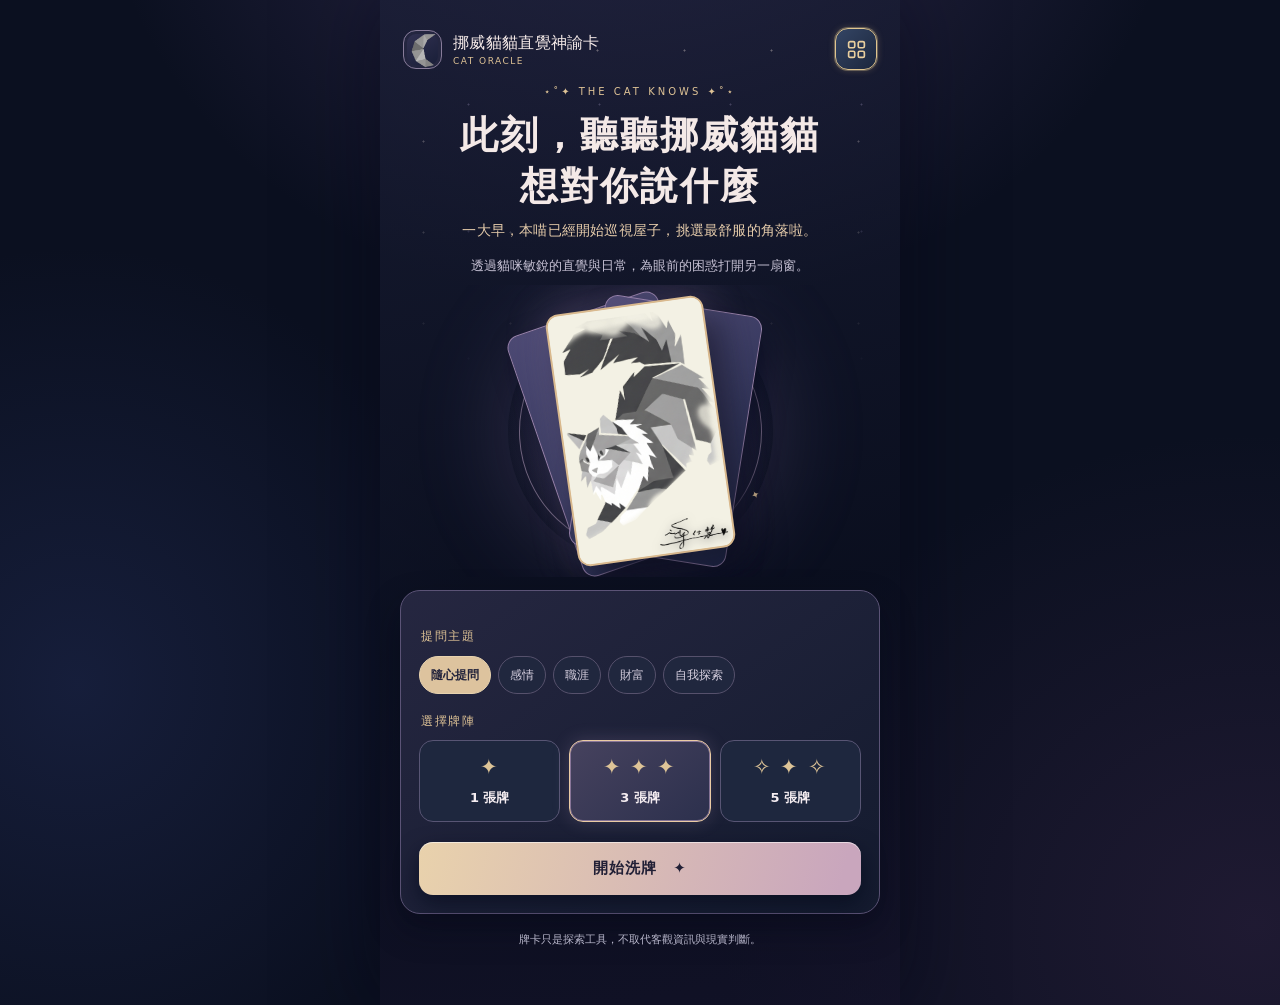
==== commit 2b1690ac: "Update index.html" ====
--- a/index.html
+++ b/index.html
@@ -1952,15 +1952,15 @@
  const current=window.__catTheme?.get()||'moon';
  const options=[['moon','月夜煙紫','☾'],['cream','奶油米白','☼'],['black','純黑靜夜','✦'],['forest','森林墨綠','♣'],['sea','大海微藍','≈']];
  const audio=window.__catAudio?.get()||{enabled:false,volume:35};
- return `<section class="catprefs"><p class="eyebrow">✦ A WINDOW OF YOUR OWN ✦</p><h1 class="heading-sm serif">偏好設定</h1><p class="catprefs-intro">窗台可以換顏色，讓光慢慢落下，也可以有一點聲音。<br>喜歡安靜的時候，本喵也懂喵。</p>
- <div class="panel"><h2 class="catprefs-title">介面配色</h2><div class="catprefs-grid" role="group" aria-label="介面配色">${options.map(([key,name,symbol])=>`<button type="button" class="catprefs-choice" data-action="theme-select" data-theme="${key}" aria-pressed="${current===key}"><span class="catprefs-swatch ${key}" aria-hidden="true"><span>${symbol}</span></span><b>${name}</b><span class="catprefs-check">${current===key?'✓ 目前使用':'選擇主題'}</span></button>`).join('')}</div><p class="catprefs-note">切換配色約需 0.7 秒柔和過渡，期間會暫停操作，避免連續點擊造成閃爍；卡牌插畫與牌面底色保持不變。</p></div>
+ return `<section class="catprefs"><p class="eyebrow">✦ A WINDOW OF YOUR OWN ✦</p><h1 class="heading-sm serif">偏好設定</h1><p class="catprefs-intro">窗台可以換顏色，也可以有一點聲音。<br>喜歡安靜的時候，本喵也懂。</p>
+ <div class="panel"><h2 class="catprefs-title">介面配色</h2><div class="catprefs-grid" role="group" aria-label="介面配色">${options.map(([key,name,symbol])=>`<button type="button" class="catprefs-choice" data-action="theme-select" data-theme="${key}" aria-pressed="${current===key}"><span class="catprefs-swatch ${key}" aria-hidden="true"><span>${symbol}</span></span><b>${name}</b><span class="catprefs-check">${current===key?'✓ 目前使用':'選擇主題'}</span></button>`).join('')}</div><p class="catprefs-note">切換配色約需 1 秒柔和過渡，期間會暫停操作避免閃爍。</p></div>
  <div class="panel catsound-panel"><div class="catsound-top"><h2 class="catprefs-title">互動音效</h2><button class="catsound-switch" type="button" data-action="sound-toggle" role="switch" aria-label="互動音效" aria-checked="${audio.enabled}"><span class="catsound-indicator" aria-hidden="true"></span><span>${audio.enabled?'已開啟':'已關閉'}</span></button></div>
- <p class="catsound-description">輕輕點選、洗牌、翻牌、風之呢喃、拆信與收藏心情時，會聽到柔和的聲音。預設關閉，不會自動播放背景音樂。</p>
+ <p class="catsound-description">輕輕點選、洗牌、翻牌、風之呢喃...時，會聽到柔和的聲音。預設關閉，不會播放音樂。</p>
  <label class="catsound-volume-head" for="cat-sound-volume"><span>音量大小</span><output id="cat-sound-volume-value" for="cat-sound-volume">${audio.volume}%</output></label>
  <input class="catsound-range" id="cat-sound-volume" type="range" min="0" max="100" step="5" value="${audio.volume}" aria-label="互動音效音量" />
  <div class="catsound-actions"><button type="button" class="catsound-preview" data-action="sound-preview" ${audio.enabled&&audio.volume>0?'':'disabled'}>♫ 試聽一陣微風</button><button type="button" class="catsound-preview" data-action="sound-test-click-01" ${audio.enabled&&audio.volume>0?'':'disabled'}>試聽按鈕 01</button></div>
  <p id="cat-sound-preload-status" class="catsound-foot" role="status" aria-live="polite">音效準備狀態會在開啟後顯示。</p>
- <p class="catsound-foot">音量 0% 相當於靜音；拖動滑桿不會連續響鈴，鬆開後才會給予輕微試聽回饋。音效只在你主動操作時播放，設定保存在本機，也會包含在完整收藏備份中。</p></div></section>`;
+ <p class="catsound-foot">音效只在你主動操作時播放，設定保存在本機。</p></div></section>`;
 }
 
 function auxPlaceholderView(which){
@@ -6641,7 +6641,7 @@
  if(contactOverlay)return;
  contactReturnFocus=document.activeElement;
  const overlay=document.createElement('div');overlay.className='catcontact-overlay';overlay.id='catcontact-overlay';
- overlay.innerHTML=`<section class="catcontact-dialog" role="dialog" aria-modal="true" aria-labelledby="catcontact-title"><button type="button" class="catcontact-x" data-contact="close" aria-label="關閉">×</button><h2 id="catcontact-title">✉ 寫封信給開發者</h2><p>有什麼想說的話嗎？聊聊天、分享遊戲心得、回報 BUG，或是許願新功能，都歡迎寄信給我們喵。</p><div class="catcontact-mail"><small>開發者電子信箱</small><strong id="catcontact-address">${DEV_CONTACT}</strong></div><button class="catcontact-copy" type="button" data-contact="copy">複製電子信箱</button><a class="catcontact-feedback" href="https://forms.gle/p5v2CoPqrjF1qRa66" target="_blank" rel="noopener noreferrer">✎ 填寫回饋表單 <span aria-hidden="true">↗</span></a><a class="catcontact-link" href="mailto:${DEV_CONTACT}?subject=${encodeURIComponent('給挪威貓貓的一封信')}">也可以試著開啟郵件程式</a><div class="catcontact-status" role="status" aria-live="polite" id="catcontact-status"></div><div class="catcontact-notice">謝謝你願意分享心意。每封來信我們都很珍惜，但不一定能逐一回覆，還請見諒喵。<br>這裡不會代替你寄信，也不會在遊戲內儲存信件內容。</div></section>`;
+ overlay.innerHTML=`<section class="catcontact-dialog" role="dialog" aria-modal="true" aria-labelledby="catcontact-title"><button type="button" class="catcontact-x" data-contact="close" aria-label="關閉">×</button><h2 id="catcontact-title">✉ 寫封信給開發者</h2><p>有什麼想說的話嗎？聊聊天、分享遊戲心得、回報 BUG，或是許願新功能，都歡迎寄信給我們喵。</p><div class="catcontact-mail"><small>開發者電子信箱</small><strong id="catcontact-address">${DEV_CONTACT}</strong></div><button class="catcontact-copy" type="button" data-contact="copy">複製電子信箱</button><a class="catcontact-feedback" href="https://forms.gle/p5v2CoPqrjF1qRa66" target="_blank" rel="noopener noreferrer">填寫回饋表單 <span aria-hidden="true"></span></a><a class="catcontact-link" href="mailto:${DEV_CONTACT}?subject=${encodeURIComponent('給挪威貓貓的一封信')}">或試著開啟郵件程式</a><div class="catcontact-status" role="status" aria-live="polite" id="catcontact-status"></div><div class="catcontact-notice">謝謝你願意分享心意。每封來信我們都很珍惜，但不一定能逐一回覆，還請見諒喵。<br>遊戲不會儲存寄信內容。</div></section>`;
  document.body.append(overlay);contactOverlay=overlay;
  overlay.addEventListener('click',async e=>{
   if(e.target===overlay||e.target.closest('[data-contact="close"]')){closeContact();return}
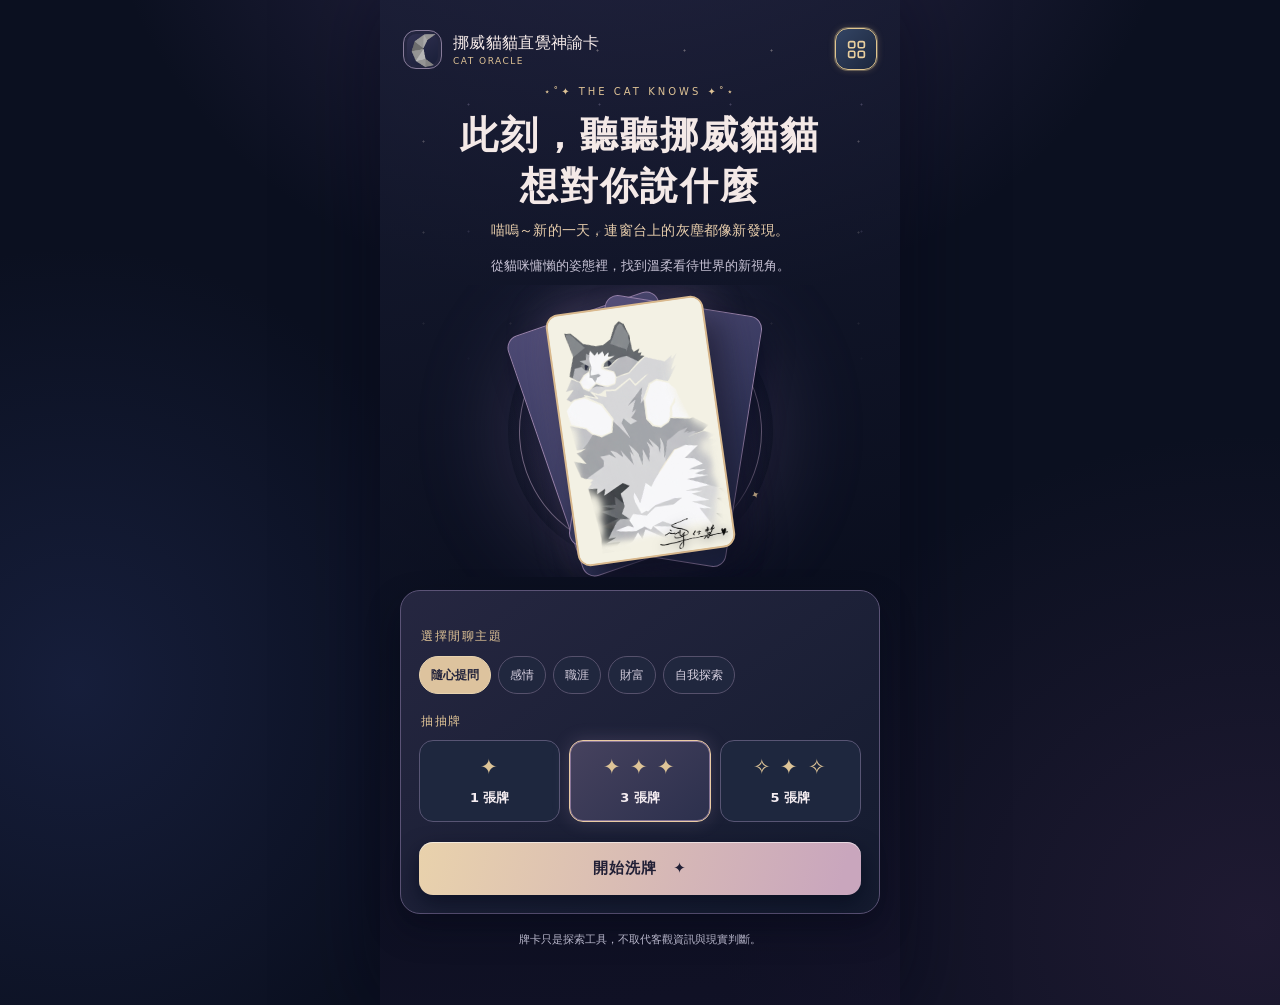
==== commit 11d937a6: "Update index.html" ====
--- a/index.html
+++ b/index.html
@@ -1380,8 +1380,8 @@
 <script id="cat-backup-shared-renderer-v51613">
 (()=>{
  'use strict';
- const HELP='將心情罐頭、貓咪信件、星光紀念與偏好設定整理成同一份 JSON 備份。更換裝置、清除網站資料前，建議先下載保存。';
- const NOTE='備份檔未加密，請妥善保管。匯入會合併已有收藏，並還原備份中的偏好設定；也支援舊版心情罐頭 JSON。';
+ const HELP='將心情罐頭、貓咪信件、星光紀念與偏好設定整理成同一份備份。更換裝置、清除網站資料前，建議先下載保存。';
+ const NOTE='備份檔未加密，請妥善保管。匯入會合併已有收藏，並還原備份中的偏好設定；也支援舊版心情罐頭。';
  function render(origin){
   const mail=origin==='mail';
   const e=mail?'data-cm="export"':'data-action="mood-export"';
@@ -1487,7 +1487,7 @@
 function randomInt(n){if(window.crypto&&crypto.getRandomValues){const a=new Uint32Array(1);const max=Math.floor(4294967296/n)*n;let v;do{crypto.getRandomValues(a);v=a[0]}while(v>=max);return v%n}return Math.floor(Math.random()*n)}
 /* V5.6: UI-only phrase rotation. One stable variant per reading; transitions' breathing note rotates on each visible transition. */
 /* V5.8：JSON 介面文案。只讀取一次；預設文案留作離線與欄位備援。 */
-const ui58Defaults={"首頁":{"不指定・自由探索":"不指定・自由探索","探索方向，可選填":"探索方向，可選填","✧ 探索方向":"✧ 探索方向","選填・協助聚焦":"選填・協助聚焦","〔變數〕 張牌":"{1} 張牌","⋆˚✦ THE CAT KNOWS ✦˚⋆":"⋆˚✦ THE CAT KNOWS ✦˚⋆","主標題上行":"此刻，聽聽挪威貓貓","主標題下行":"想對你說什麼","隨機首頁封面":"隨機首頁封面","封面右下角標誌":"封面右下角標誌","開始洗牌按鈕":"開始洗牌　✦","收藏室入口":"♡　心情罐頭收藏室","牌卡只是象徵性的自我探索工具，不替他人代言，也不":"牌卡只是象徵性的自我探索工具，不替他人代言，也不取代客觀資訊與現實判斷。"},"牌圖與品牌":{"〔變數〕 的卡圖":"{1} 的卡圖","牌圖載入中":"載入中…","〔變數〕 的正式卡圖":"{1} 的正式卡圖","挪威貓貓神諭卡標誌":"挪威貓貓神諭卡標誌","品牌名稱":"挪威貓貓直覺神諭卡","CATS ORACLE":"CAT ORACLE","NO. 〔變數〕":"NO. {1}"},"圖鑑":{"閱讀第 〔變數〕 張 〔變數〕 的完整牌義":"閱讀第 {1} 張 {2} 的完整牌義","NO. 〔變數〕":"NO. {1}","〔變數〕 · 〔變數〕 張":"{1} ・ {2} 張","← 返回首頁":"← 返回首頁","DORIS · CAT ORACLE":"DORIS · CAT ORACLE","63 張貓咪神諭卡圖鑑":"63 張貓咪神諭卡圖鑑","依七種主題收藏全部 63 張牌（秘境系列僅限單張":"依七種主題收藏全部 63 張牌（秘境系列僅限單張與深層牽引）。點選卡牌即可查看畫面意象、核心象徵、順勢指引、潛在警示與綜合啟示。","返回首頁":"返回首頁","關閉視窗":"關閉視窗","✦ 典藏圖鑑":"✦ 典藏圖鑑","請輸入四位數字":"請輸入四位數字","四位數密碼":"四位數密碼","確認":"確認","翻閱貓咪圖鑑":"翻閱貓咪圖鑑","卡牌完整牌義":"卡牌完整牌義","關閉":"關閉","返回圖鑑":"返回圖鑑","回到解讀":"回到解讀","畫面意象":"畫面意象","核心象徵":"核心象徵","順勢指引":"順勢指引","潛在警示":"潛在警示","綜合啟示":"綜合啟示"},"抽牌區":{"等待選取第 〔變數〕 張牌":"等待選取第 {1} 張牌","取消第 〔變數〕 張已選牌〔變數〕，放回牌桌":"取消第 {1} 張已選牌{2}，放回牌桌","點選取消這張牌":"點選取消這張牌","選擇已揭露的":"選擇已揭露的 ","選擇牌桌上的第":"選擇牌桌上的第 ","張牌":" 張牌","微風正在掠過牌桌…":"微風正在掠過牌桌…","微風按鈕":"風之呢喃","多牌確認按鈕":"進入直覺牽引","單牌確認按鈕":"揭開挪威貓貓的啟示","THE DECK IS IN YOUR HAND":"THE DECK IS IN YOUR HANDS","標題":"把選擇交給直覺","操作說明":"輕觸散落的牌，讓它飛向上方。","已選擇":"已選擇","/ 〔變數〕 張":"/ {1} 張","〔變數〕 個固定格位的散牌桌，可選擇正面或背面朝":"{1} 個固定格位的散牌桌，可選擇正面或背面朝上的牌","喵～卡牌選好了，可以翻牌囉！":"喵～卡牌選好了，可以翻牌囉！","已選滿卡牌，可點擊上方已選的牌取消":"已選滿卡牌，可點擊上方已選的牌取消","已重新洗牌 ✦":"已重新洗牌 ✦","已吹拂 〔變數〕 次":"已吹拂 {1} 次","風之呢喃，可吹到風停":"風之呢喃，可反覆吹拂，直到風止息","風之呢喃已停止":"風之呢喃已停止，這一輪無法再使用","風已止息":"風已止息","風止後提示":"這一輪的風已經停了，接著憑直覺選牌吧。"},"直覺牽引":{"五張牌・故事牽引":"五張牌・故事牽引","三張牌・直覺牽引":"三張牌・直覺牽引","（最多 3 題）":"（最多 3 題）","補充提示":"補充想法或條件，讓建議更貼近你。","回答提示":"選擇最貼近你想討論方向的答案；如果都不符合，也可以略過唷～","返回選牌":"返回選牌","上一題":"上一題","下一題":"下一題","閱讀解讀":"閱讀解讀","＋ 再聊一點（選答第三題）":"＋ 再聊一點（選答第三題）","⋆˚ THE CAT ASKS ⋆˚":"⋆˚ THE CAT ASKS ⋆˚","標題":"貓貓想多了解你一點","開場說明":"放輕鬆，用直覺選出回答。","第 〔變數〕 / 〔變數〕 題〔變數〕":"第 {1} / {2} 題{3}","不確定／這些都不符合，略過這題":"不確定／這些都不符合，略過這題"},"貓貓祕典":{"NO. 〔變數〕":"NO. {1}","〔變數〕 · 第 〔變數〕 張":"{1} ・ 第 {2} 張","✦ 綜合啟示":"✦ 綜合啟示","閱讀順勢指引與潛在警示":"閱讀順勢指引與潛在警示","順勢指引":"順勢指引","潛在警示":"潛在警示","第 〔變數〕 張 〔變數〕：〔變數〕":"第 {1} 張 {2}：{3}","選擇牌位":"選擇牌位","上一張牌義":"上一張牌義","‹　上一張":"‹　上一張","下一張牌義":"下一張牌義","下一張　›":"下一張　›","✧ 此刻的提醒 ✧":"✧ 此刻的提醒 ✧","✦　貓貓祕典":"✦　貓貓祕典","貓貓祕典已開啟":"貓貓祕典已開啟"},"結果分析":{"深層直覺牽引":"深層直覺牽引","張牌":" 張牌","✧ YOUR CAT ORACLE ✧":"✧ YOUR CAT ORACLE ✧","多牌重點標題":"本喵劃重點","單牌重點標題":"一張牌的提醒","✧ 局勢弧線 ・ 〔變數〕":"✧ 局勢弧線 ・ {1}","悄悄話區標題":"✦ 本喵的悄悄話","複製按鈕":"複製解讀文字","重新抽牌按鈕":"再次抽牌　✦","✦　貓貓祕典":"✦　貓貓祕典","聲明第一行":"本解讀為探索建議，不代表客觀真相判定。","聲明第二行":"重要決定請搭配現實評估及專家建議。","挪威貓貓直覺神諭卡｜〔變數〕":"挪威貓貓直覺神諭卡｜{1}","主題：〔變數〕":"主題：{1}","探索方向：〔變數〕":"探索方向：{1}","重點：〔變數〕":"重點：{1}","局勢弧線・〔變數〕":"局勢弧線・{1}","本喵的悄悄話：〔變數〕":"本喵的悄悄話：{1}","本解讀僅供自我探索，不推定他人想法，也不取代客觀":"本解讀僅供自我探索，不推定他人想法，也不取代客觀資訊與專業建議。","占卜解讀已複製":"占卜解讀已複製","無法自動複製，請長按文字複製":"無法自動複製，請長按文字複製"},"心情罐頭":{"瀏覽器不支援本機資料庫":"瀏覽器不支援本機資料庫","開啟本機資料庫逾時，請關閉其他遊戲分頁再試":"開啟本機資料庫逾時，請關閉其他遊戲分頁再試","資料庫被其他頁面占用，請關閉其他遊戲分頁":"資料庫被其他頁面占用，請關閉其他遊戲分頁","無法開啟資料庫":"無法開啟資料庫","本機儲存已中斷":"本機儲存已中斷","本機儲存失敗":"本機儲存失敗","本機儲存逾時，請再試一次":"本機儲存逾時，請再試一次","請輸入有效的心情文字":"請輸入有效的心情文字","找不到這個罐頭":"找不到這個罐頭","不是支援的心情罐頭備份格式":"不是支援的心情罐頭備份格式","備份內有無法辨識的紀錄，未匯入任何資料":"備份內有無法辨識的紀錄，未匯入任何資料","關閉":"關閉","無法讀寫心情罐頭，請確認瀏覽器允許網站儲存。":"無法讀寫心情罐頭，請確認瀏覽器允許網站儲存。","編輯心情罐頭":"編輯心情罐頭","✦ 心情罐頭":"✦ 心情罐頭","把這段回憶再整理一下":"把這段回憶再整理一下","餵貓貓一個心情罐頭吧！":"餵貓貓一個心情罐頭吧！","今天想送貓貓什麼故事？":"今天想送貓貓什麼故事？","原本的收藏日期會保留。":"原本的收藏日期會保留。","最近三天，有什麼特別的經驗，或是想記住的事情？":"最近三天，有什麼特別的經驗，或是想記住的事情？","送出一個心情罐頭，今天就能自由翻閱貓貓祕典。":"送出一個心情罐頭，今天就能自由翻閱貓貓祕典。","儲存修改":"儲存修改","送出心情罐頭 ♡":"送出心情罐頭 ♡","收藏心情罐頭 ♡":"收藏心情罐頭 ♡","心情文字":"心情文字","貓貓想聽聽你的故事……":"貓貓想聽聽你的故事……","隱私說明":"紀錄僅回顧用途，資訊只存在使用者本機端。","正在收藏…":"正在收藏…","先寫下一點心情，再送給貓貓吧！":"先寫下一點心情，再送給貓貓吧！","心情文字太長，請縮短後再送出。":"心情文字太長，請縮短後再送出。","正在將罐頭收藏到這個瀏覽器…":"正在將罐頭收藏到這個瀏覽器…","儲存空間不足。":"儲存空間不足。","瀏覽器沒有開放本機儲存權限。":"瀏覽器沒有開放本機儲存權限。","本機資料庫暫時無法使用。":"本機資料庫暫時無法使用。","未能保存：":"未能保存：","文字仍保留，請再試一次。":" 文字仍保留，請再試一次。","已收藏！":"已收藏！","喵～謝謝你的心情罐頭！":"喵～謝謝你的心情罐頭！","心情罐頭已更新":"心情罐頭已更新","心情罐頭已保存，請重新點擊貓貓祕典或收藏室。":"心情罐頭已保存，請重新點擊貓貓祕典或收藏室。","← 返回首頁":"← 返回首頁","✦ MOOD CANS ✦":"✦ MOOD CANS ✦","收藏室標題":"心情罐頭收藏室","收藏室簡介":"不必每天寫，想留下的片刻就好。","＋ 送出心情罐頭":"＋ 送出心情罐頭","正在翻閱收藏……":"正在翻閱收藏……","收藏備份":"完整收藏備份","建議固定使用同一個瀏覽器。換手機、清除網站資料或":"遊戲資料保存在本機瀏覽器。換裝置、重灌或清除網站資料前，請先匯出完整備份。","匯出備份":"匯出完整備份","匯入備份":"匯入完整備份","備份為未加密的 JSON，請妥善保存。匯入會合併":"包含心情罐頭與貓咪來信；JSON 未加密，請妥善保存。匯入會合併紀錄，不清空原資料。","今日祕典已解鎖":"今日祕典已解鎖","今天尚未送出罐頭":"今天尚未送出罐頭","收藏 〔變數〕 個罐頭":"收藏 {1} 個罐頭","編輯":"編輯","刪除":"刪除","收藏室還空空的。":"收藏室還空空的。","想記住的片刻，隨時都能放進來。":"想記住的片刻，隨時都能放進來。","目前無法讀取收藏，請確認瀏覽器允許本機儲存。":"目前無法讀取收藏，請確認瀏覽器允許本機儲存。","備份超過 20 MB":"備份超過 20 MB","匯入完成：新增 〔變數〕 筆，更新 〔變數〕 筆":"匯入完成：新增 {1} 筆，更新 {2} 筆","備份格式無法讀取，原有紀錄未更動。":"備份格式無法讀取，原有紀錄未更動。","刪除心情罐頭？":"刪除心情罐頭？","這段心情將從目前的收藏室移除。舊備份仍可能包含這":"這段心情將從目前的收藏室移除。舊備份仍可能包含這筆紀錄。","取消":"取消","確認刪除":"確認刪除","已移除心情罐頭":"已移除心情罐頭","心情罐頭 JSON 備份":"心情罐頭 JSON 備份","收藏備份已儲存":"收藏備份已儲存","已送出備份下載；同名檔可能另存副本。":"已送出備份下載；同名檔可能另存副本。","備份未完成，原有收藏仍保留。":"備份未完成，原有收藏仍保留。","✦ 收藏備份":"✦ 收藏備份","貓貓已經收到 〔變數〕 個罐頭了！":"貓貓已經收到 {1} 個罐頭了！","要不要替這些回憶留一份備份？這次會保存目前所有 ":"要不要替這些回憶留一份備份？這次會保存目前所有 {1} 筆收藏。","稍後再說":"稍後再說","備份收藏":"備份收藏","固定檔名：〔變數〕":"固定檔名：{1}","備份準備中":"正在讀取收藏並準備備份…","備份已備妥":"已準備 {1} 筆收藏（{2} 位元組）。","直接下載備份":"直接下載 JSON","選擇儲存位置":"選擇儲存位置","下載確認提示":"已送出下載，請在瀏覽器下載紀錄（Ctrl+J）確認是否完成。","下載位置說明":"直接下載依瀏覽器設定存放；若要自選資料夾，可使用「選擇儲存位置」（支援時顯示）。","儲存驗證完成":"已儲存並核對檔案：{1}","儲存驗證失敗":"無法核對儲存結果（{1}），請改用直接下載。","儲存失敗備援":"未能完成指定位置儲存（{1}），請改用直接下載。","儲存取消":"已取消指定位置儲存；可重新選擇或直接下載。","指定位置儲存中":"正在寫入並核對備份檔案…","讀取備份失敗":"無法準備備份（{1}）。請關閉視窗後再試，原有收藏未更動。","下載啟動失敗":"無法啟動下載（{1}），請重試或選擇儲存位置。","備份過大警示":"備份超過目前匯入功能的 20 MB 上限，請妥善保留原始收藏。"},"轉場動畫":{"循著直覺，緩緩翻頁":"循著直覺，緩緩翻頁","回到月光下":"回到月光下","聆聽原來的啟示":"聆聽原來的啟示","讓兩道線索相遇":"讓兩道線索相遇","星光正在重新排列":"星光正在重新排列","沿著直覺，再靠近一點":"沿著直覺，再靠近一點","選擇適合你的下一步":"選擇適合你的下一步","讓心自由地向前":"讓心自由地向前","讓故事悄悄展開":"讓故事悄悄展開","循著月光回望":"循著月光回望"},"深層直覺牽引":{"邀請牌位名稱":"第一張牌","✧ SECRET INTUITION ✧":"✧ SECRET INTUITION ✧","接受邀請按鈕":"進入深層直覺牽引　✧","拒絕邀請按鈕":"相信此刻的選擇，直接解讀","隱藏契機提示":"這樣的隱藏線索不是每次都會出現；要不要繼續，都可以照自己的直覺。","取消啟示牌 〔變數〕，放回原位置":"取消啟示牌 {1}，放回原位置","第二張牌空位":"第二張牌空位","啟示牌・點擊取消":"啟示牌・點擊取消","啟示牌・等待選取":"啟示牌・等待選取","選擇啟示牌 〔變數〕":"選擇啟示牌 {1}","✧ SECRET REALM ✧":"✧ SECRET REALM ✧","第二次選牌標題":"讓直覺再走一步","第二次選牌說明":"深呼吸，輕觸一張最吸引你的啟示牌。","已選擇":"已選擇","/ 2 張":"/ 2 張","上方固定牌位":"上方固定牌位","第一張牌 〔變數〕，已固定":"第一張牌 {1}，已固定","主題牌・已固定":"主題牌・已固定","四張啟示牌・依照眼前的圖案與直覺選擇":"四張啟示牌・依照眼前的圖案與直覺選擇","四個固定格位的正面散牌桌":"四個固定格位的正面散牌桌","第二次選牌確認":"揭開啟示　✧","略過第二次選牌":"沒有想選的，略過這一步","上方第二張可點擊取消，亦可直接改選下方其他牌。第":"上方第二張可點擊取消，亦可直接改選下方其他牌。第一張不變。"},"提問主題":{"general":"隨心提問","love":"感情","work":"職涯","money":"財富","self":"自我探索"},"細分情境":{"family":"親情・家人","friends":"友情・朋友","ambiguous":"曖昧・暗戀","partner":"愛情・伴侶","other":"其他關係","jobchange":"求職・轉職","workplace":"職場人際","skills":"專業發展","venture":"創業規劃","budget":"收支管理","income":"收入機會","assets":"資產規劃","security":"財務安全","emotion":"情緒覺察","values":"自我價值","direction":"人生方向","balance":"生活平衡"},"牌陣名稱":{"1":"直覺定錨","3":"動態演變","5":"深度十字"},"牌位名稱":{"此刻的提醒":"此刻的提醒","背景與現況":"背景與現況","關鍵影響":"關鍵影響","可探索的方向":"可探索的方向","問題核心":"問題核心","可運用的助力":"可運用的助力","值得檢視的風險":"值得檢視的風險","可能的背景因素":"可能的背景因素","下一步方向":"下一步方向","主題牌":"主題牌","啟示牌":"啟示牌"},"牌位簡稱":{"此刻的提醒":"提醒","背景與現況":"背景","關鍵影響":"關鍵","可探索的方向":"方向","問題核心":"核心","可運用的助力":"助力","值得檢視的風險":"風險","可能的背景因素":"背景","下一步方向":"方向","主題牌":"主題牌","啟示牌":"啟示牌"},"網頁資訊":{"瀏覽器標題":"挪威貓貓直覺神諭卡｜V5.16.15 信箱優化・輕量 PWA","網頁描述":"挪威貓貓直覺神諭卡：透過貓咪的生活智慧與直覺牽引，探索另一個思考角度。"},"隨機文案":{"首頁簡介":["讓貓咪的日常動作，帶你找到另一個思考的角度。","從貓咪慵懶的姿態裡，找到溫柔看待世界的新視角。","跟著貓咪伸懶腰、歪歪頭，換個姿勢想想看，煩惱也許就散開囉！","透過貓咪敏銳的直覺與日常，為眼前的困惑打開另一扇窗。"],"首頁雙標籤":["提問主題 ／ 選擇牌陣","想聊什麼心事？ ／ 挑選卡牌","選擇閒聊主題 ／ 抽抽牌","詢問心底的秘密 ／ 展開專屬牌陣"],"洗牌轉場":["貓咪正在輕聲翻頁","肉球輕輕踏過牌面，貓貓正在挑牌","貓貓正輕輕撥弄著牌卡……","伴隨著輕柔的呼嚕聲，故事正一頁頁翻開……","靜候片刻，貓貓正在閉眼思考"],"風之呢喃提示":["看見的與未知的，皆可選擇。","看著牌面或憑感覺，每一次選擇都可能帶來不同的思考角度。","顯露的與隱藏的，都是你內心直覺的指引，放心挑選。","憑感覺伸出手吧！每一張牌都藏著貓咪想給你的小禮物。","呼～剛才看到的牌，現在又躲起來啦！","本喵只是輕輕揮了一下尾巴，怎麼整個牌桌都變了？","喵？你還想再看看別的可能性呀？","風可沒有義務讓你每次都看見喜歡的東西喔！","這次換哪幾張露出臉來呢？本喵也很好奇！"],"翻牌轉場":["讓卡牌慢慢甦醒","這份溫柔的訊息慢慢清晰","此刻正映照內心的畫面","閉眼的貓貓正緩緩睜開雙眼"],"轉場呼吸提示":["慢慢呼吸，讓直覺有一點時間","深呼吸一次，把喧囂留在門外","像貓貓曬太陽一樣輕鬆，慢慢呼吸","放慢呼吸，靜待直覺靠近","呼吸之間，直覺像貓毛一樣輕輕落下"],"解讀前轉場":["把呢喃編成故事","貓貓低語，串成一段溫柔指引","挪威貓貓正在歪頭思考","收集散落的星光與靈感"],"結果大標題":["挪威貓貓的直覺啟示","挪威貓貓的悄語","喵嗚～這就是貓貓想告訴你的","落在你掌心的貓咪靈感"],"再次抽牌轉場":["每次歸來，都是新的起點","無論何時回來，永遠為你留一盞燈","伸懶腰再出發吧！隨時歡迎回來吸貓喔～","帶著這份覺察，每次重新開始都更有力量"],"深層邀請標題":["另一張牌在呼喚你……","喵？旁邊那張牌好像在輕輕抖動喔……","有一份線索正在靜靜等著你發現……","一道微光正在牌堆裡輕輕閃爍著……"],"深層邀請內文":["咦？這張牌還藏著另一個祕密。本喵的鬍鬚動了一下，要不要進入更深層的直覺牽引？","咦？牌面背後似乎還有沒說完的提醒。貓咪輕輕碰了碰你的手背，要不要再抽一張看看更深層的訊息？","喵嗚？本喵的耳朵突然豎起來了！這張牌底下好像還藏著小秘密，要不要讓本喵幫你再挖深一點點？","咦？卡牌邊緣閃過一絲微光，像在邀請你往故事更深處走去。要跟著貓咪的腳印一探究竟嗎？"],"第二次抽牌轉場":["循著另一道星光","跟著貓咪去別處逛逛","追尋下一道靈感微光","走進心裡另一個轉角"],"風之呢喃止風":["貓貓關上了窗","貓貓把門關得緊緊的","貓貓拔掉了電風扇的插頭","貓貓不小心按到冷氣遙控器，把空調關掉了"]},"動態問候・時段":{"深夜":["凌晨了，怎麼還醒著呀？本喵剛好也在巡視自己的王國。","現在{hour}點了耶！人類也有自己的夜間跑酷時間嗎？","夜深得連窗外都安靜了。要不要把心事交給本喵保管一下？","喵～睡不著嗎？本喵不催你，先陪你看一會兒月亮。","這時間來敲本喵的門，是發現了什麼小祕密嗎？","本喵剛從夢裡追完一隻蝴蝶，你呢，還在想些什麼？","凌晨的世界好安靜，連肉球踩過地板都聽得見呢。","趁人類都睡了，本喵偷偷把最舒服的窗台留給你。","喵？此刻還有貓咪醒著，當然也願意聽你說話呀。","人類的時鐘走到{hour}點，本喵的夜視瞳孔卻還亮晶晶呢。"],"清晨":["早安！人類今天也起得好早呀，本喵才剛伸完懶腰。","清晨了，窗邊的小鳥是不是也準備開會了呢？","早起的貓先巡視食盆，早起的人類想先聊什麼？","本喵剛睜開眼，就看見你來了。這個早晨挺不錯的嘛！","早安呀！把昨天的煩惱先放旁邊，讓肉球踏出第一步。","一大早，本喵已經開始巡視屋子，挑選最舒服的角落啦。","人類這麼早醒呀？先讓本喵打個大大的哈欠。","喵嗚～新的一天，連窗台上的灰塵都像新發現。","本喵還有點睡眼惺忪，但耳朵已經準備好聽故事了。","早晨的第一聲呼嚕，送給剛來找本喵的你。"],"上午":["早上好！本喵已巡視完窗台，現在輪到聽你的故事。","上午了，本喵也想換個地方窩著看世界。","喵～今天想把哪件心事攤開來看看？","本喵剛把玩具從沙發底下翻出來，或許你也有新發現？","這個時段最適合打個呵欠，然後認真好奇一下。","早安呀，窗外的鳥又有新話題，本喵也想聽你的。","上午的貓咪精神不錯，等一下可能又想睡了，嘿嘿。","跟著本喵的尾巴走吧，先看看今天有什麼新線索。","本喵已經認真洗完臉了，你的故事也準備好了嗎？","喵嗚，剛好有一段清醒時間，咱們來聊聊吧。"],"中午":["午安！你吃飽了嗎？本喵正在考慮第三次午睡。","午餐時間到啦！先看看人類的食盆有沒有好好照顧自己。","中午到了，本喵想找個舒服的地方伸懶腰。","喵～肚子飽飽的時候，好像什麼心事都可以慢慢說。","本喵剛聽見開罐聲，差點忘記自己是來聽你說話的。","午安呀！忙了半天，來讓本喵陪你歇一下。","中午了耶，人類要吃飯，本喵要爭取一塊暖窗台。","本喵宣布：午間的故事可以邊打哈欠邊聽。","如果中午只有幾分鐘，也夠跟本喵交換一個小想法。","喵嗚，午睡之前，先來聽聽你的秘密。"],"下午":["下午好！本喵才剛睡醒，鬍鬚還有點亂呢。","午後是個換姿勢的好時候，今天想從哪個角度看事情？","喵～這個時間的貓最懂得把腳掌放慢。","本喵剛從一個舒服的夢裡醒來，想聽聽你的故事。","下午了呀！先伸個懶腰，心事也許會換個樣子。","今天的窗台已經被本喵巡視了三遍，還是很好看。","午後的安靜剛剛好，說點不急著下結論的事吧。","喵嗚，先坐過來，本喵分你一小塊想像中的陽光。","本喵剛把尾巴盤好了，準備聽你的下一個念頭。","下午的貓咪正在理毛，心裡的線頭也可以慢慢理呀。"],"晚上":["晚上好！忙了一天，有沒有故事想偷偷告訴本喵？","喵～天色暗了，本喵的眼睛倒是越來越亮。","夜幕剛落下，貓咪的冒險才正要開始呢。","晚安還太早嗎？那就先聊一段小小的心事吧。","人類終於回來啦！本喵正等著聽今天發生的事。","晚上的燈亮起來了，窗邊也有一個位置留給你。","喵嗚～本喵吃飽了罐頭，現在有空當你的聽眾。","夜晚總能讓平常沒注意的心聲輕輕冒出來。","本喵剛結束日常巡邏。今天你想從哪裡開始？","晚安之前還有點時間，先讓本喵聽你說說吧。"],"夜晚":["夜深了，本喵的眼睛卻越來越亮了呢。","這麼晚還來找本喵呀？今天心裡有什麼小小波浪？","喵～該睡的時候，本喵偏偏最愛看窗外。","夜晚的世界變安靜了，故事也可以輕聲一點說。","人類打哈欠了嗎？本喵可以一邊陪聊一邊踩奶。","本喵已經把毯子踩得軟軟的，留個角落給你呀。","這時間聽見貓咪的呼嚕，好像特別安心呢。","如果今天還有一件事放不下，先說給本喵聽吧。","窗外的燈一盞盞暗了，本喵還有耳朵可以借你。","夜深了喔，想聊聊也好，想靜靜坐著也好。"]},"首頁迎賓":{"主訊息":["本喵正在用肉球整理牌卡……","噓～神祕的貓咪故事即將展開。","稍等一下，本喵還在把尾巴收好！","呼嚕……星光正在慢慢聚集。","貓貓正在準備今天的神祕小禮物。","讓本喵先拍拍牌上的灰塵……"],"副訊息":["正在替你的第一眼準備一點驚喜 ✦","慢慢來，本喵先把封面準備好。","肉球輕輕踏過每一道星光。","呼嚕～很快就能一起看牌啦。"]},"功能選單":{"開啟功能選單":"開啟功能選單","收合功能選單":"收合功能選單","功能抽屜":"貓貓的小抽屜","心情罐頭":"心情罐頭","貓咪信箱":"貓咪信箱","星光紀念冊":"星光紀念冊","星光碎片":"星光紀念冊","偏好設定":"偏好設定","貓咪信箱說明":"收取挪威貓貓不定期寄來的信件，也能寫信給開發者。","星光碎片說明":"收藏與貓咪相遇時自然留下的小小紀念。未完成的故事不會提前出現。","偏好設定說明":"偏好設定正在規劃中。未來將在這裡整理可以自由調整的遊戲體驗。","功能規劃中":"這個小角落還在布置，現在先不會儲存任何資料。","返回首頁":"回到首頁"},"貓咪信箱":{"頁面眉標":"✧ LETTER TO THE MAKER ✧","頁面標題":"貓咪信箱","頁面介紹":"有話想告訴本喵的製作人嗎？不論是聊天、回饋，還是新點子，都歡迎你來留一封信。","感謝與回覆說明":"非常感謝每一位支持貓貓的人類，以及你願意花時間寫下的每一封信。開發者會在能力所及的範圍內閱讀，但不保證每封信都會個別回覆。","分類標題":"這次想說些什麼？","聊聊天":"聊聊天","聊聊天說明":"說說你的遊戲心得","回報 BUG":"回報 BUG","回報 BUG說明":"告訴我們哪裡怪怪的","許願提案":"許願提案","許願提案說明":"分享你希望的新功能","其他來信":"其他來信","其他來信說明":"任何想說的話","稱呼":"你的稱呼","稱呼提示":"讓本喵知道如何稱呼你","電子郵件":"電子郵件","電子郵件提示":"name@example.com","信件內容":"想說的話","內容提示":"親愛的製作人，今天我想告訴你……","BUG提醒":"如果是 BUG，歡迎寫下發生畫面、操作步驟與預期狀況（不需提供個人紀錄）。","聯絡說明":"稱呼與電子郵件為必填，但不會進行身分驗證；電子郵件僅供必要時聯絡，不代表保證收到回信。","隱私說明":"這封信會經由第三方 FormSubmit 寄送至開發者信箱；不會自動夾帶心情罐頭或占卜紀錄。請勿填寫密碼、證件號碼等敏感資訊。","寄信同意":"我了解信件將交由第三方郵件表單服務處理，並知悉開發者不保證個別回覆。","寄送按鈕":"✉ 寄給貓貓的製作人","寄送中":"信件正在出發……","送出成功標題":"喵！信件已交給送信服務","送出成功內文":"謝謝你的來信！表單服務已接受送出請求，但這不等於開發者已讀或信件必然送達。首次使用仍須由開發者完成收件信箱驗證。","再寫一封":"再寫一封","送出失敗":"寄送未完成，文字仍保留在畫面中。你可以稍後重試，或使用郵件程式寄送。","網路限制":"無法連線寄信服務。請連上網路，或使用自己的郵件程式寄送。","請填完整":"請先填寫稱呼、有效的電子郵件與至少 8 字的內容。","請同意":"請先確認你已閱讀寄送方式與回覆說明。","郵件程式備援":"改用郵件程式寄送","寄送狀態":"寄送狀態","返回首頁":"返回首頁","字數提示":"最多 4000 字","已在寄送":"正在送信，請不要重複點擊。","冷卻提示":"請稍等一下再寄下一封信。"}};
+const ui58Defaults={"首頁":{"不指定・自由探索":"不指定・自由探索","探索方向，可選填":"探索方向，可選填","✧ 探索方向":"✧ 探索方向","選填・協助聚焦":"選填・協助聚焦","〔變數〕 張牌":"{1} 張牌","⋆˚✦ THE CAT KNOWS ✦˚⋆":"⋆˚✦ THE CAT KNOWS ✦˚⋆","主標題上行":"此刻，聽聽挪威貓貓","主標題下行":"想對你說什麼","隨機首頁封面":"隨機首頁封面","封面右下角標誌":"封面右下角標誌","開始洗牌按鈕":"開始洗牌　✦","收藏室入口":"♡　心情罐頭收藏室","牌卡只是象徵性的自我探索工具，不替他人代言，也不":"牌卡只是象徵性的自我探索工具，不替他人代言，也不取代客觀資訊與現實判斷。"},"牌圖與品牌":{"〔變數〕 的卡圖":"{1} 的卡圖","牌圖載入中":"載入中…","〔變數〕 的正式卡圖":"{1} 的正式卡圖","挪威貓貓神諭卡標誌":"挪威貓貓神諭卡標誌","品牌名稱":"挪威貓貓直覺神諭卡","CATS ORACLE":"CAT ORACLE","NO. 〔變數〕":"NO. {1}"},"圖鑑":{"閱讀第 〔變數〕 張 〔變數〕 的完整牌義":"閱讀第 {1} 張 {2} 的完整牌義","NO. 〔變數〕":"NO. {1}","〔變數〕 · 〔變數〕 張":"{1} ・ {2} 張","← 返回首頁":"← 返回首頁","DORIS · CAT ORACLE":"DORIS · CAT ORACLE","63 張貓咪神諭卡圖鑑":"63 張貓咪神諭卡圖鑑","依七種主題收藏全部 63 張牌（秘境系列僅限單張":"依七種主題收藏全部 63 張牌（秘境系列僅限單張與深層牽引）。點選卡牌即可查看畫面意象、核心象徵、順勢指引、潛在警示與綜合啟示。","返回首頁":"返回首頁","關閉視窗":"關閉視窗","✦ 典藏圖鑑":"✦ 典藏圖鑑","請輸入四位數字":"請輸入四位數字","四位數密碼":"四位數密碼","確認":"確認","翻閱貓咪圖鑑":"翻閱貓咪圖鑑","卡牌完整牌義":"卡牌完整牌義","關閉":"關閉","返回圖鑑":"返回圖鑑","回到解讀":"回到解讀","畫面意象":"畫面意象","核心象徵":"核心象徵","順勢指引":"順勢指引","潛在警示":"潛在警示","綜合啟示":"綜合啟示"},"抽牌區":{"等待選取第 〔變數〕 張牌":"等待選取第 {1} 張牌","取消第 〔變數〕 張已選牌〔變數〕，放回牌桌":"取消第 {1} 張已選牌{2}，放回牌桌","點選取消這張牌":"點選取消這張牌","選擇已揭露的":"選擇已揭露的 ","選擇牌桌上的第":"選擇牌桌上的第 ","張牌":" 張牌","微風正在掠過牌桌…":"微風正在掠過牌桌…","微風按鈕":"風之呢喃","多牌確認按鈕":"進入直覺牽引","單牌確認按鈕":"揭開挪威貓貓的啟示","THE DECK IS IN YOUR HAND":"THE DECK IS IN YOUR HANDS","標題":"把選擇交給直覺","操作說明":"輕觸散落的牌，讓它飛向上方。","已選擇":"已選擇","/ 〔變數〕 張":"/ {1} 張","〔變數〕 個固定格位的散牌桌，可選擇正面或背面朝":"{1} 個固定格位的散牌桌，可選擇正面或背面朝上的牌","喵～卡牌選好了，可以翻牌囉！":"喵～卡牌選好了，可以翻牌囉！","已選滿卡牌，可點擊上方已選的牌取消":"已選滿卡牌，可點擊上方已選的牌取消","已重新洗牌 ✦":"已重新洗牌 ✦","已吹拂 〔變數〕 次":"已吹拂 {1} 次","風之呢喃，可吹到風停":"風之呢喃，可反覆吹拂，直到風止息","風之呢喃已停止":"風之呢喃已停止，這一輪無法再使用","風已止息":"風已止息","風止後提示":"這一輪的風已經停了，接著憑直覺選牌吧。"},"直覺牽引":{"五張牌・故事牽引":"五張牌・故事牽引","三張牌・直覺牽引":"三張牌・直覺牽引","（最多 3 題）":"（最多 3 題）","補充提示":"補充想法或條件，讓建議更貼近你。","回答提示":"選擇最貼近你想討論方向的答案；如果都不符合，也可以略過唷～","返回選牌":"返回選牌","上一題":"上一題","下一題":"下一題","閱讀解讀":"閱讀解讀","＋ 再聊一點（選答第三題）":"＋ 再聊一點（選答第三題）","⋆˚ THE CAT ASKS ⋆˚":"⋆˚ THE CAT ASKS ⋆˚","標題":"貓貓想多了解你一點","開場說明":"放輕鬆，用直覺選出回答。","第 〔變數〕 / 〔變數〕 題〔變數〕":"第 {1} / {2} 題{3}","不確定／這些都不符合，略過這題":"不確定／這些都不符合，略過這題"},"貓貓祕典":{"NO. 〔變數〕":"NO. {1}","〔變數〕 · 第 〔變數〕 張":"{1} ・ 第 {2} 張","✦ 綜合啟示":"✦ 綜合啟示","閱讀順勢指引與潛在警示":"閱讀順勢指引與潛在警示","順勢指引":"順勢指引","潛在警示":"潛在警示","第 〔變數〕 張 〔變數〕：〔變數〕":"第 {1} 張 {2}：{3}","選擇牌位":"選擇牌位","上一張牌義":"上一張牌義","‹　上一張":"‹　上一張","下一張牌義":"下一張牌義","下一張　›":"下一張　›","✧ 此刻的提醒 ✧":"✧ 此刻的提醒 ✧","✦　貓貓祕典":"✦　貓貓祕典","貓貓祕典已開啟":"貓貓祕典已開啟"},"結果分析":{"深層直覺牽引":"深層直覺牽引","張牌":" 張牌","✧ YOUR CAT ORACLE ✧":"✧ YOUR CAT ORACLE ✧","多牌重點標題":"本喵劃重點","單牌重點標題":"一張牌的提醒","✧ 局勢弧線 ・ 〔變數〕":"✧ 局勢弧線 ・ {1}","悄悄話區標題":"✦ 本喵的悄悄話","複製按鈕":"複製解讀文字","重新抽牌按鈕":"再次抽牌　✦","✦　貓貓祕典":"✦　貓貓祕典","聲明第一行":"本解讀為探索建議，不代表客觀真相判定。","聲明第二行":"重要決定請搭配現實評估及專家建議。","挪威貓貓直覺神諭卡｜〔變數〕":"挪威貓貓直覺神諭卡｜{1}","主題：〔變數〕":"主題：{1}","探索方向：〔變數〕":"探索方向：{1}","重點：〔變數〕":"重點：{1}","局勢弧線・〔變數〕":"局勢弧線・{1}","本喵的悄悄話：〔變數〕":"本喵的悄悄話：{1}","本解讀僅供自我探索，不推定他人想法，也不取代客觀":"本解讀僅供自我探索，不推定他人想法，也不取代客觀資訊與專業建議。","占卜解讀已複製":"占卜解讀已複製","無法自動複製，請長按文字複製":"無法自動複製，請長按文字複製"},"心情罐頭":{"瀏覽器不支援本機資料庫":"瀏覽器不支援本機資料庫","開啟本機資料庫逾時，請關閉其他遊戲分頁再試":"開啟本機資料庫逾時，請關閉其他遊戲分頁再試","資料庫被其他頁面占用，請關閉其他遊戲分頁":"資料庫被其他頁面占用，請關閉其他遊戲分頁","無法開啟資料庫":"無法開啟資料庫","本機儲存已中斷":"本機儲存已中斷","本機儲存失敗":"本機儲存失敗","本機儲存逾時，請再試一次":"本機儲存逾時，請再試一次","請輸入有效的心情文字":"請輸入有效的心情文字","找不到這個罐頭":"找不到這個罐頭","不是支援的心情罐頭備份格式":"不是支援的心情罐頭備份格式","備份內有無法辨識的紀錄，未匯入任何資料":"備份內有無法辨識的紀錄，未匯入任何資料","關閉":"關閉","無法讀寫心情罐頭，請確認瀏覽器允許網站儲存。":"無法讀寫心情罐頭，請確認瀏覽器允許網站儲存。","編輯心情罐頭":"編輯心情罐頭","✦ 心情罐頭":"✦ 心情罐頭","把這段回憶再整理一下":"把這段回憶再整理一下","餵貓貓一個心情罐頭吧！":"餵貓貓一個心情罐頭吧！","今天想送貓貓什麼故事？":"今天想送貓貓什麼故事？","原本的收藏日期會保留。":"原本的收藏日期會保留。","最近三天，有什麼特別的經驗，或是想記住的事情？":"最近三天，有什麼特別的經驗，或是想記住的事情？","送出一個心情罐頭，今天就能自由翻閱貓貓祕典。":"送出一個心情罐頭，今天就能自由翻閱貓貓祕典。","儲存修改":"儲存修改","送出心情罐頭 ♡":"送出心情罐頭 ♡","收藏心情罐頭 ♡":"收藏心情罐頭 ♡","心情文字":"心情文字","貓貓想聽聽你的故事……":"貓貓想聽聽你的故事……","隱私說明":"紀錄僅回顧用途，資訊只存在使用者本機端。","正在收藏…":"正在收藏…","先寫下一點心情，再送給貓貓吧！":"先寫下一點心情，再送給貓貓吧！","心情文字太長，請縮短後再送出。":"心情文字太長，請縮短後再送出。","正在將罐頭收藏到這個瀏覽器…":"正在將罐頭收藏到這個瀏覽器…","儲存空間不足。":"儲存空間不足。","瀏覽器沒有開放本機儲存權限。":"瀏覽器沒有開放本機儲存權限。","本機資料庫暫時無法使用。":"本機資料庫暫時無法使用。","未能保存：":"未能保存：","文字仍保留，請再試一次。":" 文字仍保留，請再試一次。","已收藏！":"已收藏！","喵～謝謝你的心情罐頭！":"喵～謝謝你的心情罐頭！","心情罐頭已更新":"心情罐頭已更新","心情罐頭已保存，請重新點擊貓貓祕典或收藏室。":"心情罐頭已保存，請重新點擊貓貓祕典或收藏室。","← 返回首頁":"← 返回首頁","✦ MOOD CANS ✦":"✦ MOOD CANS ✦","收藏室標題":"心情罐頭收藏室","收藏室簡介":"不必每天寫，想留下的片刻就好。","＋ 送出心情罐頭":"＋ 送出心情罐頭","正在翻閱收藏……":"正在翻閱收藏……","收藏備份":"完整收藏備份","建議固定使用同一個瀏覽器。換手機、清除網站資料或":"遊戲資料保存在本機瀏覽器。換裝置、重灌或清除網站資料前，請先匯出完整備份。","匯出備份":"匯出完整備份","匯入備份":"匯入完整備份","備份為未加密的 JSON，請妥善保存。匯入會合併":"包含心情罐頭與貓咪來信；JSON 未加密，請妥善保存。匯入會合併紀錄，不清空原資料。","今日祕典已解鎖":"今日祕典已解鎖","今天尚未送出罐頭":"今天尚未送出罐頭","收藏 〔變數〕 個罐頭":"收藏 {1} 個罐頭","編輯":"編輯","刪除":"刪除","收藏室還空空的。":"收藏室還空空的。","想記住的片刻，隨時都能放進來。":"想記住的片刻，隨時都能放進來。","目前無法讀取收藏，請確認瀏覽器允許本機儲存。":"目前無法讀取收藏，請確認瀏覽器允許本機儲存。","備份超過 20 MB":"備份超過 20 MB","匯入完成：新增 〔變數〕 筆，更新 〔變數〕 筆":"匯入完成：新增 {1} 筆，更新 {2} 筆","備份格式無法讀取，原有紀錄未更動。":"備份格式無法讀取，原有紀錄未更動。","刪除心情罐頭？":"刪除心情罐頭？","這段心情將從目前的收藏室移除。舊備份仍可能包含這":"這段心情將從目前的收藏室移除。舊備份仍可能包含這筆紀錄。","取消":"取消","確認刪除":"確認刪除","已移除心情罐頭":"已移除心情罐頭","心情罐頭 JSON 備份":"心情罐頭備份","收藏備份已儲存":"收藏備份已儲存","已送出備份下載；同名檔可能另存副本。":"已送出備份下載；同名檔可能另存副本。","備份未完成，原有收藏仍保留。":"備份未完成，原有收藏仍保留。","✦ 收藏備份":"✦ 收藏備份","貓貓已經收到 〔變數〕 個罐頭了！":"貓貓已經收到 {1} 個罐頭了！","要不要替這些回憶留一份備份？這次會保存目前所有 ":"要不要替這些回憶留一份備份？這次會保存目前所有 {1} 筆收藏。","稍後再說":"稍後再說","備份收藏":"備份收藏","固定檔名：〔變數〕":"固定檔名：{1}","備份準備中":"正在讀取收藏並準備備份…","備份已備妥":"已準備 {1} 筆收藏（{2} 位元組）。","直接下載備份":"直接下載 JSON","選擇儲存位置":"選擇儲存位置","下載確認提示":"已送出下載，請在瀏覽器下載紀錄（Ctrl+J）確認是否完成。","下載位置說明":"直接下載依瀏覽器設定存放；若要自選資料夾，可使用「選擇儲存位置」（支援時顯示）。","儲存驗證完成":"已儲存並核對檔案：{1}","儲存驗證失敗":"無法核對儲存結果（{1}），請改用直接下載。","儲存失敗備援":"未能完成指定位置儲存（{1}），請改用直接下載。","儲存取消":"已取消指定位置儲存；可重新選擇或直接下載。","指定位置儲存中":"正在寫入並核對備份檔案…","讀取備份失敗":"無法準備備份（{1}）。請關閉視窗後再試，原有收藏未更動。","下載啟動失敗":"無法啟動下載（{1}），請重試或選擇儲存位置。","備份過大警示":"備份超過目前匯入功能的 20 MB 上限，請妥善保留原始收藏。"},"轉場動畫":{"循著直覺，緩緩翻頁":"循著直覺，緩緩翻頁","回到月光下":"回到月光下","聆聽原來的啟示":"聆聽原來的啟示","讓兩道線索相遇":"讓兩道線索相遇","星光正在重新排列":"星光正在重新排列","沿著直覺，再靠近一點":"沿著直覺，再靠近一點","選擇適合你的下一步":"選擇適合你的下一步","讓心自由地向前":"讓心自由地向前","讓故事悄悄展開":"讓故事悄悄展開","循著月光回望":"循著月光回望"},"深層直覺牽引":{"邀請牌位名稱":"第一張牌","✧ SECRET INTUITION ✧":"✧ SECRET INTUITION ✧","接受邀請按鈕":"進入深層直覺牽引　✧","拒絕邀請按鈕":"相信此刻的選擇，直接解讀","隱藏契機提示":"這樣的隱藏線索不是每次都會出現；要不要繼續，都可以照自己的直覺。","取消啟示牌 〔變數〕，放回原位置":"取消啟示牌 {1}，放回原位置","第二張牌空位":"第二張牌空位","啟示牌・點擊取消":"啟示牌・點擊取消","啟示牌・等待選取":"啟示牌・等待選取","選擇啟示牌 〔變數〕":"選擇啟示牌 {1}","✧ SECRET REALM ✧":"✧ SECRET REALM ✧","第二次選牌標題":"讓直覺再走一步","第二次選牌說明":"深呼吸，輕觸一張最吸引你的啟示牌。","已選擇":"已選擇","/ 2 張":"/ 2 張","上方固定牌位":"上方固定牌位","第一張牌 〔變數〕，已固定":"第一張牌 {1}，已固定","主題牌・已固定":"主題牌・已固定","四張啟示牌・依照眼前的圖案與直覺選擇":"四張啟示牌・依照眼前的圖案與直覺選擇","四個固定格位的正面散牌桌":"四個固定格位的正面散牌桌","第二次選牌確認":"揭開啟示　✧","略過第二次選牌":"沒有想選的，略過這一步","上方第二張可點擊取消，亦可直接改選下方其他牌。第":"上方第二張可點擊取消，亦可直接改選下方其他牌。第一張不變。"},"提問主題":{"general":"隨心提問","love":"感情","work":"職涯","money":"財富","self":"自我探索"},"細分情境":{"family":"親情・家人","friends":"友情・朋友","ambiguous":"曖昧・暗戀","partner":"愛情・伴侶","other":"其他關係","jobchange":"求職・轉職","workplace":"職場人際","skills":"專業發展","venture":"創業規劃","budget":"收支管理","income":"收入機會","assets":"資產規劃","security":"財務安全","emotion":"情緒覺察","values":"自我價值","direction":"人生方向","balance":"生活平衡"},"牌陣名稱":{"1":"直覺定錨","3":"動態演變","5":"深度十字"},"牌位名稱":{"此刻的提醒":"此刻的提醒","背景與現況":"背景與現況","關鍵影響":"關鍵影響","可探索的方向":"可探索的方向","問題核心":"問題核心","可運用的助力":"可運用的助力","值得檢視的風險":"值得檢視的風險","可能的背景因素":"可能的背景因素","下一步方向":"下一步方向","主題牌":"主題牌","啟示牌":"啟示牌"},"牌位簡稱":{"此刻的提醒":"提醒","背景與現況":"背景","關鍵影響":"關鍵","可探索的方向":"方向","問題核心":"核心","可運用的助力":"助力","值得檢視的風險":"風險","可能的背景因素":"背景","下一步方向":"方向","主題牌":"主題牌","啟示牌":"啟示牌"},"網頁資訊":{"瀏覽器標題":"挪威貓貓直覺神諭卡｜V5.16.15 信箱優化・輕量 PWA","網頁描述":"挪威貓貓直覺神諭卡：透過貓咪的生活智慧與直覺牽引，探索另一個思考角度。"},"隨機文案":{"首頁簡介":["讓貓咪的日常動作，帶你找到另一個思考的角度。","從貓咪慵懶的姿態裡，找到溫柔看待世界的新視角。","跟著貓咪伸懶腰、歪歪頭，換個姿勢想想看，煩惱也許就散開囉！","透過貓咪敏銳的直覺與日常，為眼前的困惑打開另一扇窗。"],"首頁雙標籤":["提問主題 ／ 選擇牌陣","想聊什麼心事？ ／ 挑選卡牌","選擇閒聊主題 ／ 抽抽牌","詢問心底的秘密 ／ 展開專屬牌陣"],"洗牌轉場":["貓咪正在輕聲翻頁","肉球輕輕踏過牌面，貓貓正在挑牌","貓貓正輕輕撥弄著牌卡……","伴隨著輕柔的呼嚕聲，故事正一頁頁翻開……","靜候片刻，貓貓正在閉眼思考"],"風之呢喃提示":["看見的與未知的，皆可選擇。","看著牌面或憑感覺，每一次選擇都可能帶來不同的思考角度。","顯露的與隱藏的，都是你內心直覺的指引，放心挑選。","憑感覺伸出手吧！每一張牌都藏著貓咪想給你的小禮物。","呼～剛才看到的牌，現在又躲起來啦！","本喵只是輕輕揮了一下尾巴，怎麼整個牌桌都變了？","喵？你還想再看看別的可能性呀？","風可沒有義務讓你每次都看見喜歡的東西喔！","這次換哪幾張露出臉來呢？本喵也很好奇！"],"翻牌轉場":["讓卡牌慢慢甦醒","這份溫柔的訊息慢慢清晰","此刻正映照內心的畫面","閉眼的貓貓正緩緩睜開雙眼"],"轉場呼吸提示":["慢慢呼吸，讓直覺有一點時間","深呼吸一次，把喧囂留在門外","像貓貓曬太陽一樣輕鬆，慢慢呼吸","放慢呼吸，靜待直覺靠近","呼吸之間，直覺像貓毛一樣輕輕落下"],"解讀前轉場":["把呢喃編成故事","貓貓低語，串成一段溫柔指引","挪威貓貓正在歪頭思考","收集散落的星光與靈感"],"結果大標題":["挪威貓貓的直覺啟示","挪威貓貓的悄語","喵嗚～這就是貓貓想告訴你的","落在你掌心的貓咪靈感"],"再次抽牌轉場":["每次歸來，都是新的起點","無論何時回來，永遠為你留一盞燈","伸懶腰再出發吧！隨時歡迎回來吸貓喔～","帶著這份覺察，每次重新開始都更有力量"],"深層邀請標題":["另一張牌在呼喚你……","喵？旁邊那張牌好像在輕輕抖動喔……","有一份線索正在靜靜等著你發現……","一道微光正在牌堆裡輕輕閃爍著……"],"深層邀請內文":["咦？這張牌還藏著另一個祕密。本喵的鬍鬚動了一下，要不要進入更深層的直覺牽引？","咦？牌面背後似乎還有沒說完的提醒。貓咪輕輕碰了碰你的手背，要不要再抽一張看看更深層的訊息？","喵嗚？本喵的耳朵突然豎起來了！這張牌底下好像還藏著小秘密，要不要讓本喵幫你再挖深一點點？","咦？卡牌邊緣閃過一絲微光，像在邀請你往故事更深處走去。要跟著貓咪的腳印一探究竟嗎？"],"第二次抽牌轉場":["循著另一道星光","跟著貓咪去別處逛逛","追尋下一道靈感微光","走進心裡另一個轉角"],"風之呢喃止風":["貓貓關上了窗","貓貓把門關得緊緊的","貓貓拔掉了電風扇的插頭","貓貓不小心按到冷氣遙控器，把空調關掉了"]},"動態問候・時段":{"深夜":["凌晨了，怎麼還醒著呀？本喵剛好也在巡視自己的王國。","現在{hour}點了耶！人類也有自己的夜間跑酷時間嗎？","夜深得連窗外都安靜了。要不要把心事交給本喵保管一下？","喵～睡不著嗎？本喵不催你，先陪你看一會兒月亮。","這時間來敲本喵的門，是發現了什麼小祕密嗎？","本喵剛從夢裡追完一隻蝴蝶，你呢，還在想些什麼？","凌晨的世界好安靜，連肉球踩過地板都聽得見呢。","趁人類都睡了，本喵偷偷把最舒服的窗台留給你。","喵？此刻還有貓咪醒著，當然也願意聽你說話呀。","人類的時鐘走到{hour}點，本喵的夜視瞳孔卻還亮晶晶呢。"],"清晨":["早安！人類今天也起得好早呀，本喵才剛伸完懶腰。","清晨了，窗邊的小鳥是不是也準備開會了呢？","早起的貓先巡視食盆，早起的人類想先聊什麼？","本喵剛睜開眼，就看見你來了。這個早晨挺不錯的嘛！","早安呀！把昨天的煩惱先放旁邊，讓肉球踏出第一步。","一大早，本喵已經開始巡視屋子，挑選最舒服的角落啦。","人類這麼早醒呀？先讓本喵打個大大的哈欠。","喵嗚～新的一天，連窗台上的灰塵都像新發現。","本喵還有點睡眼惺忪，但耳朵已經準備好聽故事了。","早晨的第一聲呼嚕，送給剛來找本喵的你。"],"上午":["早上好！本喵已巡視完窗台，現在輪到聽你的故事。","上午了，本喵也想換個地方窩著看世界。","喵～今天想把哪件心事攤開來看看？","本喵剛把玩具從沙發底下翻出來，或許你也有新發現？","這個時段最適合打個呵欠，然後認真好奇一下。","早安呀，窗外的鳥又有新話題，本喵也想聽你的。","上午的貓咪精神不錯，等一下可能又想睡了，嘿嘿。","跟著本喵的尾巴走吧，先看看今天有什麼新線索。","本喵已經認真洗完臉了，你的故事也準備好了嗎？","喵嗚，剛好有一段清醒時間，咱們來聊聊吧。"],"中午":["午安！你吃飽了嗎？本喵正在考慮第三次午睡。","午餐時間到啦！先看看人類的食盆有沒有好好照顧自己。","中午到了，本喵想找個舒服的地方伸懶腰。","喵～肚子飽飽的時候，好像什麼心事都可以慢慢說。","本喵剛聽見開罐聲，差點忘記自己是來聽你說話的。","午安呀！忙了半天，來讓本喵陪你歇一下。","中午了耶，人類要吃飯，本喵要爭取一塊暖窗台。","本喵宣布：午間的故事可以邊打哈欠邊聽。","如果中午只有幾分鐘，也夠跟本喵交換一個小想法。","喵嗚，午睡之前，先來聽聽你的秘密。"],"下午":["下午好！本喵才剛睡醒，鬍鬚還有點亂呢。","午後是個換姿勢的好時候，今天想從哪個角度看事情？","喵～這個時間的貓最懂得把腳掌放慢。","本喵剛從一個舒服的夢裡醒來，想聽聽你的故事。","下午了呀！先伸個懶腰，心事也許會換個樣子。","今天的窗台已經被本喵巡視了三遍，還是很好看。","午後的安靜剛剛好，說點不急著下結論的事吧。","喵嗚，先坐過來，本喵分你一小塊想像中的陽光。","本喵剛把尾巴盤好了，準備聽你的下一個念頭。","下午的貓咪正在理毛，心裡的線頭也可以慢慢理呀。"],"晚上":["晚上好！忙了一天，有沒有故事想偷偷告訴本喵？","喵～天色暗了，本喵的眼睛倒是越來越亮。","夜幕剛落下，貓咪的冒險才正要開始呢。","晚安還太早嗎？那就先聊一段小小的心事吧。","人類終於回來啦！本喵正等著聽今天發生的事。","晚上的燈亮起來了，窗邊也有一個位置留給你。","喵嗚～本喵吃飽了罐頭，現在有空當你的聽眾。","夜晚總能讓平常沒注意的心聲輕輕冒出來。","本喵剛結束日常巡邏。今天你想從哪裡開始？","晚安之前還有點時間，先讓本喵聽你說說吧。"],"夜晚":["夜深了，本喵的眼睛卻越來越亮了呢。","這麼晚還來找本喵呀？今天心裡有什麼小小波浪？","喵～該睡的時候，本喵偏偏最愛看窗外。","夜晚的世界變安靜了，故事也可以輕聲一點說。","人類打哈欠了嗎？本喵可以一邊陪聊一邊踩奶。","本喵已經把毯子踩得軟軟的，留個角落給你呀。","這時間聽見貓咪的呼嚕，好像特別安心呢。","如果今天還有一件事放不下，先說給本喵聽吧。","窗外的燈一盞盞暗了，本喵還有耳朵可以借你。","夜深了喔，想聊聊也好，想靜靜坐著也好。"]},"首頁迎賓":{"主訊息":["本喵正在用肉球整理牌卡……","噓～神祕的貓咪故事即將展開。","稍等一下，本喵還在把尾巴收好！","呼嚕……星光正在慢慢聚集。","貓貓正在準備今天的神祕小禮物。","讓本喵先拍拍牌上的灰塵……"],"副訊息":["正在替你的第一眼準備一點驚喜 ✦","慢慢來，本喵先把封面準備好。","肉球輕輕踏過每一道星光。","呼嚕～很快就能一起看牌啦。"]},"功能選單":{"開啟功能選單":"開啟功能選單","收合功能選單":"收合功能選單","功能抽屜":"貓貓的小抽屜","心情罐頭":"心情罐頭","貓咪信箱":"貓咪信箱","星光紀念冊":"星光紀念冊","星光碎片":"星光紀念冊","偏好設定":"偏好設定","貓咪信箱說明":"收取挪威貓貓不定期寄來的信件，也能寫信給開發者。","星光碎片說明":"收藏與貓咪相遇時自然留下的小小紀念。未完成的故事不會提前出現。","偏好設定說明":"偏好設定正在規劃中。未來將在這裡整理可以自由調整的遊戲體驗。","功能規劃中":"這個小角落還在布置，現在先不會儲存任何資料。","返回首頁":"回到首頁"},"貓咪信箱":{"頁面眉標":"✧ LETTER TO THE MAKER ✧","頁面標題":"貓咪信箱","頁面介紹":"有話想告訴本喵的製作人嗎？不論是聊天、回饋，還是新點子，都歡迎你來留一封信。","感謝與回覆說明":"非常感謝每一位支持貓貓的人類，以及你願意花時間寫下的每一封信。開發者會在能力所及的範圍內閱讀，但不保證每封信都會個別回覆。","分類標題":"這次想說些什麼？","聊聊天":"聊聊天","聊聊天說明":"說說你的遊戲心得","回報 BUG":"回報 BUG","回報 BUG說明":"告訴我們哪裡怪怪的","許願提案":"許願提案","許願提案說明":"分享你希望的新功能","其他來信":"其他來信","其他來信說明":"任何想說的話","稱呼":"你的稱呼","稱呼提示":"讓本喵知道如何稱呼你","電子郵件":"電子郵件","電子郵件提示":"name@example.com","信件內容":"想說的話","內容提示":"親愛的製作人，今天我想告訴你……","BUG提醒":"如果是 BUG，歡迎寫下發生畫面、操作步驟與預期狀況（不需提供個人紀錄）。","聯絡說明":"稱呼與電子郵件為必填，但不會進行身分驗證；電子郵件僅供必要時聯絡，不代表保證收到回信。","隱私說明":"這封信會經由第三方 FormSubmit 寄送至開發者信箱；不會自動夾帶心情罐頭或占卜紀錄。請勿填寫密碼、證件號碼等敏感資訊。","寄信同意":"我了解信件將交由第三方郵件表單服務處理，並知悉開發者不保證個別回覆。","寄送按鈕":"✉ 寄給貓貓的製作人","寄送中":"信件正在出發……","送出成功標題":"喵！信件已交給送信服務","送出成功內文":"謝謝你的來信！表單服務已接受送出請求，但這不等於開發者已讀或信件必然送達。首次使用仍須由開發者完成收件信箱驗證。","再寫一封":"再寫一封","送出失敗":"寄送未完成，文字仍保留在畫面中。你可以稍後重試，或使用郵件程式寄送。","網路限制":"無法連線寄信服務。請連上網路，或使用自己的郵件程式寄送。","請填完整":"請先填寫稱呼、有效的電子郵件與至少 8 字的內容。","請同意":"請先確認你已閱讀寄送方式與回覆說明。","郵件程式備援":"改用郵件程式寄送","寄送狀態":"寄送狀態","返回首頁":"返回首頁","字數提示":"最多 4000 字","已在寄送":"正在送信，請不要重複點擊。","冷卻提示":"請稍等一下再寄下一封信。"}};
 const ui58PoolNames={"homeIntro":"首頁簡介","homeLabels":"首頁雙標籤","shuffle":"洗牌轉場","wind":"風之呢喃提示","reveal":"翻牌轉場","transitionNote":"轉場呼吸提示","story":"解讀前轉場","resultTitle":"結果大標題","restart":"再次抽牌轉場","inviteTitle":"深層邀請標題","inviteBody":"深層邀請內文","deepStart":"第二次抽牌轉場"};
 const ui58Active=Object.create(null);
 const ui56Bank=Object.fromEntries(Object.entries(ui58PoolNames).map(([k,n])=>[k,ui58Defaults['隨機文案'][n].slice()]));
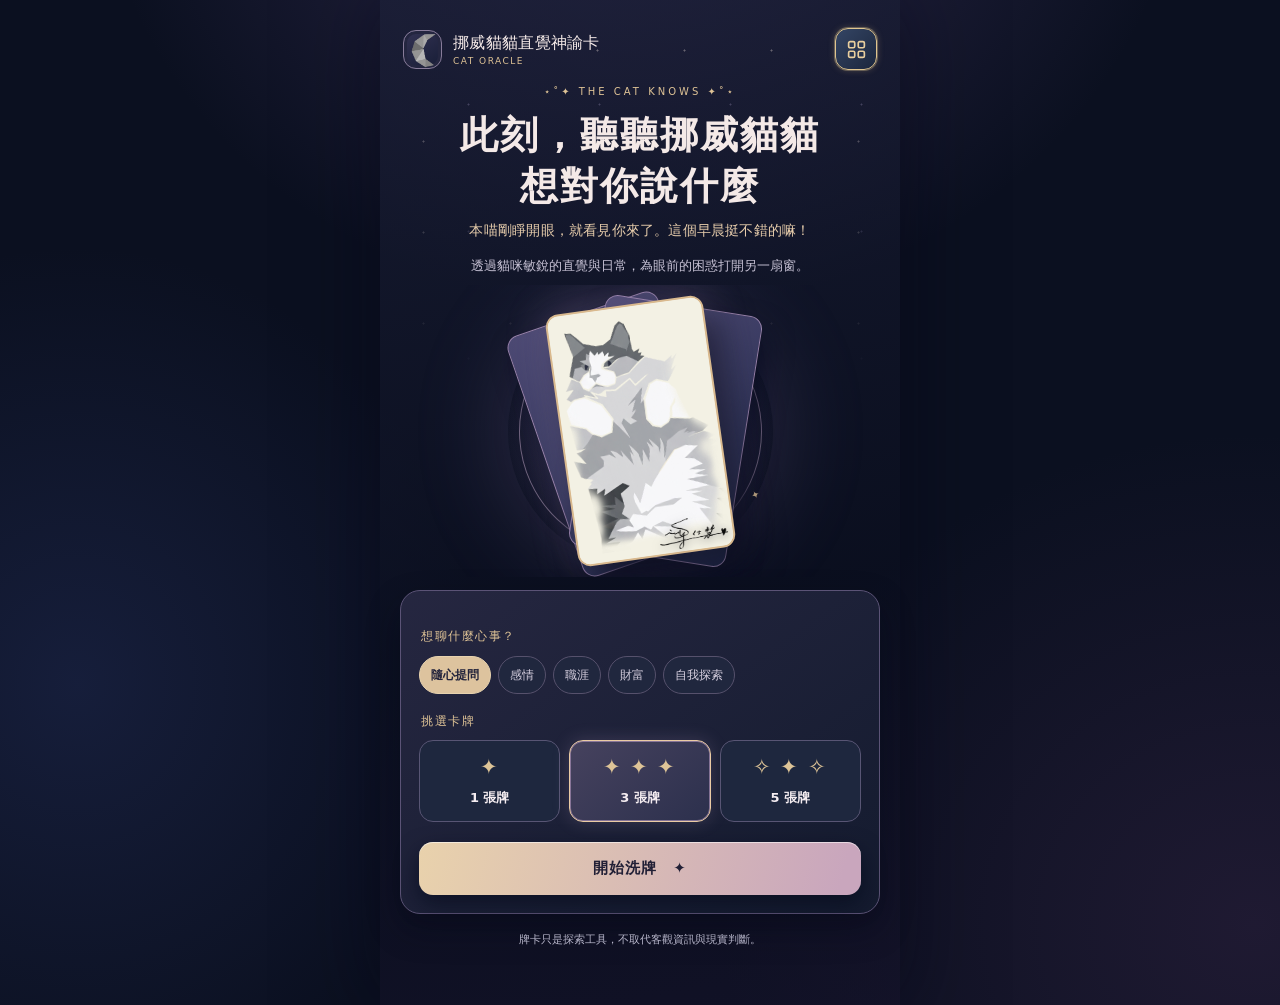
==== commit bce7c744: "Enhance card image loading and rendering logic Refactor card image loading and rendering logic to im" ====
--- a/index.html
+++ b/index.html
@@ -1400,6 +1400,13 @@
 <meta name="apple-mobile-web-app-status-bar-style" content="default">
 <meta name="mobile-web-app-capable" content="yes">
 <link rel="stylesheet" href="./pwa-install.css">
+<style id="cat-card-preload-style-v51615">
+/* Avoid flashing the literal LOADING label while an image is already preparing.
+   Missing files show a small question mark instead of an endless loading state. */
+.art:not(.has-external):not(.is-missing)>.art-loading{visibility:hidden}
+.art.is-missing>.art-loading{visibility:visible;font-size:19px;letter-spacing:0}
+.art.has-external>.external-card-image{transition:none}
+</style>
 </head>
 <body>
 <div id="app"><div class="stars"></div></div>
@@ -1856,11 +1863,105 @@
 let fiveStory;
 
 
-function cardArt(c){return `<div class="art" data-card-id="${c.id}" aria-label="${ui58H("牌圖與品牌","〔變數〕 的卡圖", [escapeHtml(c.name)])}"><span class="art-loading">${ui58H("牌圖與品牌","牌圖載入中")}</span><img class="external-card-image" alt="${ui58H("牌圖與品牌","〔變數〕 的正式卡圖", [escapeHtml(c.name)])}" loading="${state.stage==='atlas'?'lazy':'eager'}" decoding="async"></div>`}
-// Image probe: accept local PNG/JPG/JPEG with uppercase extensions; no fallback drawings.
+/* Card art: render an already-prepared image in its first paint (no LOADING flash).
+   The existing card names and all localized labels are deliberately unchanged. */
+function cardArt(c){
+ const cached=cardImageCache.get(c.id);
+ const src=cached?.status==='found'?cached.src:'';
+ const missing=cached?.status==='missing';
+ const flags=src?' has-external':(missing?' is-missing':'');
+ return `<div class="art${flags}" data-card-id="${c.id}" aria-label="${ui58H("牌圖與品牌","〔變數〕 的卡圖", [escapeHtml(c.name)])}"><span class="art-loading">${missing?'?':ui58H("牌圖與品牌","牌圖載入中")}</span><img class="external-card-image" alt="${ui58H("牌圖與品牌","〔變數〕 的正式卡圖", [escapeHtml(c.name)])}"${src?` src="${escapeHtml(src)}"`:''} loading="${state.stage==='atlas'?'lazy':'eager'}" decoding="${src?'sync':'async'}"></div>`;
+}
+// V5.16.15 smooth card rendering, merged into the user's latest text-edited INDEX.
+// Keep the original extension fallback and local cardXX filenames unchanged.
 const imageExtensions=['png','jpg','jpeg','PNG','JPG','JPEG'];
 const cardImageCache=new Map();
-function lookupCardImage(id,done){let it=cardImageCache.get(id);if(it){if(it.status==='loading')it.callbacks.push(done);else done(it.src);return}it={status:'loading',src:null,callbacks:[done]};cardImageCache.set(id,it);let idx=0;const finish=src=>{it.src=src;it.status=src?'found':'missing';it.callbacks.splice(0).forEach(cb=>cb(src))};const next=()=>{if(idx>=imageExtensions.length){finish(null);return}const src=`card${num(id)}.${imageExtensions[idx++]}`;const probe=new Image();probe.onload=()=>finish(src);probe.onerror=next;probe.src=src};next()}
+const cardImageQueue=[];
+const cardImagePinned=new Map();
+const CARD_IMAGE_PARALLEL=3;
+const CARD_IMAGE_PIN_LIMIT=12;
+let activeCardImageLoads=0,cardImageBackgroundStarted=false,cardImagePreferredExt=null;
+const cardImageLowData=!!(navigator.connection?.saveData||['slow-2g','2g'].includes(navigator.connection?.effectiveType));
+function keepDecodedCard(id,image){
+ cardImagePinned.delete(id);
+ cardImagePinned.set(id,image);
+ while(cardImagePinned.size>CARD_IMAGE_PIN_LIMIT)cardImagePinned.delete(cardImagePinned.keys().next().value);
+}
+function lookupCardImage(id,done=()=>{},urgent=false){
+ id=Number(id);
+ if(!Number.isInteger(id)||id<1||id>cards.length){done(null);return}
+ let item=cardImageCache.get(id);
+ if(item){
+  if(urgent)item.urgent=true;
+  if(item.status==='found'||item.status==='missing'){done(item.src);return}
+  item.callbacks.push(done);
+  if(urgent&&item.status==='queued'){
+   const pos=cardImageQueue.indexOf(item);
+   if(pos>0){cardImageQueue.splice(pos,1);cardImageQueue.unshift(item)}
+  }
+  pumpCardImageQueue();return;
+ }
+ item={id,status:'queued',src:null,callbacks:[done],urgent:!!urgent};
+ cardImageCache.set(id,item);
+ if(urgent)cardImageQueue.unshift(item);else cardImageQueue.push(item);
+ pumpCardImageQueue();
+}
+function pumpCardImageQueue(){
+ while(activeCardImageLoads<CARD_IMAGE_PARALLEL&&cardImageQueue.length){
+  const item=cardImageQueue.shift();
+  if(item.status!=='queued')continue;
+  activeCardImageLoads++;item.status='loading';
+  const exts=cardImagePreferredExt?[cardImagePreferredExt,...imageExtensions.filter(e=>e!==cardImagePreferredExt)]:imageExtensions;
+  let index=0,complete=false;
+  const finish=(src,image)=>{
+   if(complete)return;
+   complete=true;item.src=src;item.status=src?'found':'missing';
+   if(image&&item.urgent)keepDecodedCard(item.id,image);
+   for(const callback of item.callbacks.splice(0))try{callback(src)}catch(err){console.warn('[CardPreload] callback',err)}
+   activeCardImageLoads--;
+   pumpCardImageQueue();
+  };
+  const next=()=>{
+   if(index>=exts.length){finish(null,null);return}
+   const ext=exts[index++],src=`card${num(item.id)}.${ext}`;
+   const image=new Image();
+   image.decoding='async';
+   image.onload=async()=>{
+    cardImagePreferredExt=ext;
+    // Decode before allowing a selected card to be displayed. Background probes
+    // are also decoded, but only a small number of Image objects are retained.
+    if(typeof image.decode==='function'){
+     try{await image.decode()}catch(_){} // Some browsers decode on paint instead.
+    }
+    finish(src,image);
+   };
+   image.onerror=next;
+   image.src=src;
+  };
+  next();
+ }
+}
+function preloadEveryCardImage(){
+ if(cardImageBackgroundStarted||cardImageLowData)return;
+ cardImageBackgroundStarted=true;
+ cards.forEach(c=>lookupCardImage(c.id,()=>{},false));
+}
+function waitForChosenCardImages(ids){
+ return Promise.all([...new Set(ids||[])].map(id=>new Promise(resolve=>lookupCardImage(id,resolve,true))));
+}
+// Don't delay opening the game; load 3 card images at a time after the first UI paint.
+function scheduleCardImageWarmup(){setTimeout(preloadEveryCardImage,550)}
+if(document.readyState==='loading')document.addEventListener('DOMContentLoaded',scheduleCardImageWarmup,{once:true});
+else scheduleCardImageWarmup();
+window.__catCardPreloader={
+ info:()=>({total:cards.length,ready:[...cardImageCache.values()].filter(x=>x.status==='found').length,
+  missing:[...cardImageCache.values()].filter(x=>x.status==='missing').length,
+  pending:[...cardImageCache.values()].filter(x=>x.status==='queued'||x.status==='loading').length,
+  active:activeCardImageLoads,queued:cardImageQueue.length,maxConcurrent:CARD_IMAGE_PARALLEL,
+  decodedRetained:cardImagePinned.size,backgroundStarted:cardImageBackgroundStarted,dataSaver:cardImageLowData}),
+ prewarm:preloadEveryCardImage,
+ ready:(ids)=>waitForChosenCardImages(ids)
+};
 function makeCoverLookup(name,extensions=imageExtensions){const it={status:'idle',src:null,callbacks:[]};return done=>{if(it.status==='found'||it.status==='missing'){done(it.src);return}it.callbacks.push(done);if(it.status==='loading')return;it.status='loading';let idx=0;const finish=src=>{it.src=src;it.status=src?'found':'missing';it.callbacks.splice(0).forEach(cb=>cb(src))};const next=()=>{if(idx>=extensions.length){finish(null);return}const src=`${name}.${extensions[idx++]}`;const probe=new Image();probe.onload=()=>finish(src);probe.onerror=next;probe.src=src};next()}}
 const mainCoverNames=Array.from({length:10},(_,i)=>`cardmain${num(i+1)}`);
 const mainCoverLookups=new Map(mainCoverNames.map(name=>[name,makeCoverLookup(name)]));
@@ -1925,7 +2026,23 @@
   sign.src=src;if(sign.complete&&sign.naturalWidth)sign.classList.add('is-visible');
  });
 }
-function hydrateCardImages(root=document){root.querySelectorAll('.art[data-card-id]').forEach(el=>{if(el.dataset.imageBound==='1')return;el.dataset.imageBound='1';const img=el.querySelector('img.external-card-image');lookupCardImage(+el.dataset.cardId,url=>{if(!url||!img.isConnected)return;const show=()=>img.isConnected&&el.classList.add('has-external');img.addEventListener('load',show,{once:true});img.addEventListener('error',()=>el.classList.remove('has-external'),{once:true});img.src=url;if(img.complete&&img.naturalWidth)show()})})}
+function hydrateCardImages(root=document){
+ root.querySelectorAll('.art[data-card-id]').forEach(el=>{
+  if(el.dataset.imageBound==='1')return;
+  el.dataset.imageBound='1';const img=el.querySelector('img.external-card-image');
+  const id=Number(el.dataset.cardId);if(!img)return;
+  const show=()=>{if(img.isConnected&&img.naturalWidth){el.classList.remove('is-missing');el.classList.add('has-external')}};
+  const fail=()=>{if(!el.isConnected)return;el.classList.remove('has-external');el.classList.add('is-missing');const t=el.querySelector('.art-loading');if(t)t.textContent='?'};
+  img.addEventListener('load',show,{once:true});img.addEventListener('error',fail,{once:true});
+  if(img.complete&&img.naturalWidth)show();
+  lookupCardImage(id,url=>{
+   if(!el.isConnected)return;
+   if(!url){fail();return}
+   if(img.getAttribute('src')!==url)img.src=url;
+   if(img.complete&&img.naturalWidth)show();
+  },state.stage!=='atlas');
+ });
+}
 /* V5.15.5: independent drawer; no new storage or card-reading side effects. */
 function homeFunctionDrawer(){
  const icon=`<span class="custom57-fallback" aria-hidden="true"><svg viewBox="0 0 24 24" fill="none" stroke="currentColor" stroke-width="1.9" stroke-linecap="round" stroke-linejoin="round"><rect x="3" y="3" width="7" height="7" rx="1.7"/><rect x="14" y="3" width="7" height="7" rx="1.7"/><rect x="3" y="14" width="7" height="7" rx="1.7"/><rect x="14" y="14" width="7" height="7" rx="1.7"/></svg></span><img class="custom57-image" alt="" aria-hidden="true" decoding="async">`;
@@ -2526,7 +2643,7 @@
 const dreamReducedMotion=()=>window.matchMedia&&window.matchMedia('(prefers-reduced-motion: reduce)').matches;
 function prefetchCardArt(ids){
  const uniq=[...new Set((ids||[]).map(Number).filter(id=>id>=1&&id<=cards.length))];
- uniq.forEach(id=>lookupCardImage(id,()=>{}));
+ uniq.forEach(id=>lookupCardImage(id,()=>{},true));
  return uniq;
 }
 function preloadForTransition(){
@@ -2535,6 +2652,7 @@
 function dreamTransition(task,label=ui58Text("轉場動畫","循著直覺，緩緩翻頁")){
  if(dreamTransitionBusy)return;
  lastPrefetchIds=prefetchCardArt(preloadForTransition());
+ const chosenReady=waitForChosenCardImages(lastPrefetchIds);
  lastDreamDuration=3000+randomInt(2001);
  if(dreamReducedMotion()){task();return}
  dreamTransitionBusy=true;
@@ -2547,8 +2665,13 @@
  layer.innerHTML=`<div class="dream-center"><div class="dream-orbit"><div class="dream-paw">${pawMarkup}</div><span class="dream-star a">✦</span><span class="dream-star b">✧</span></div><div class="dream-label">${escapeHtml(label)}</div><div class="dream-note">${escapeHtml(ui56Text('transitionNote'))}</div><div class="dream-dots" aria-hidden="true"><i></i><i></i><i></i></div></div>`;
  document.body.appendChild(layer);
  requestAnimationFrame(()=>layer.classList.add('is-visible'));
- setTimeout(()=>{
-  try{task()}finally{
+ setTimeout(async()=>{
+  // Most cards are ready within the existing 3–5 second transition.
+  // If a selected card is still loading, wait at most 2.5 seconds more.
+  try{
+   await Promise.race([chosenReady,new Promise(resolve=>setTimeout(resolve,2500))]);
+   task();
+  }catch(error){console.warn('[CardPreload] transition',error)}finally{
    layer.classList.remove('is-visible');layer.classList.add('is-leaving');
    setTimeout(()=>{layer.remove();dreamTransitionBusy=false},320);
   }
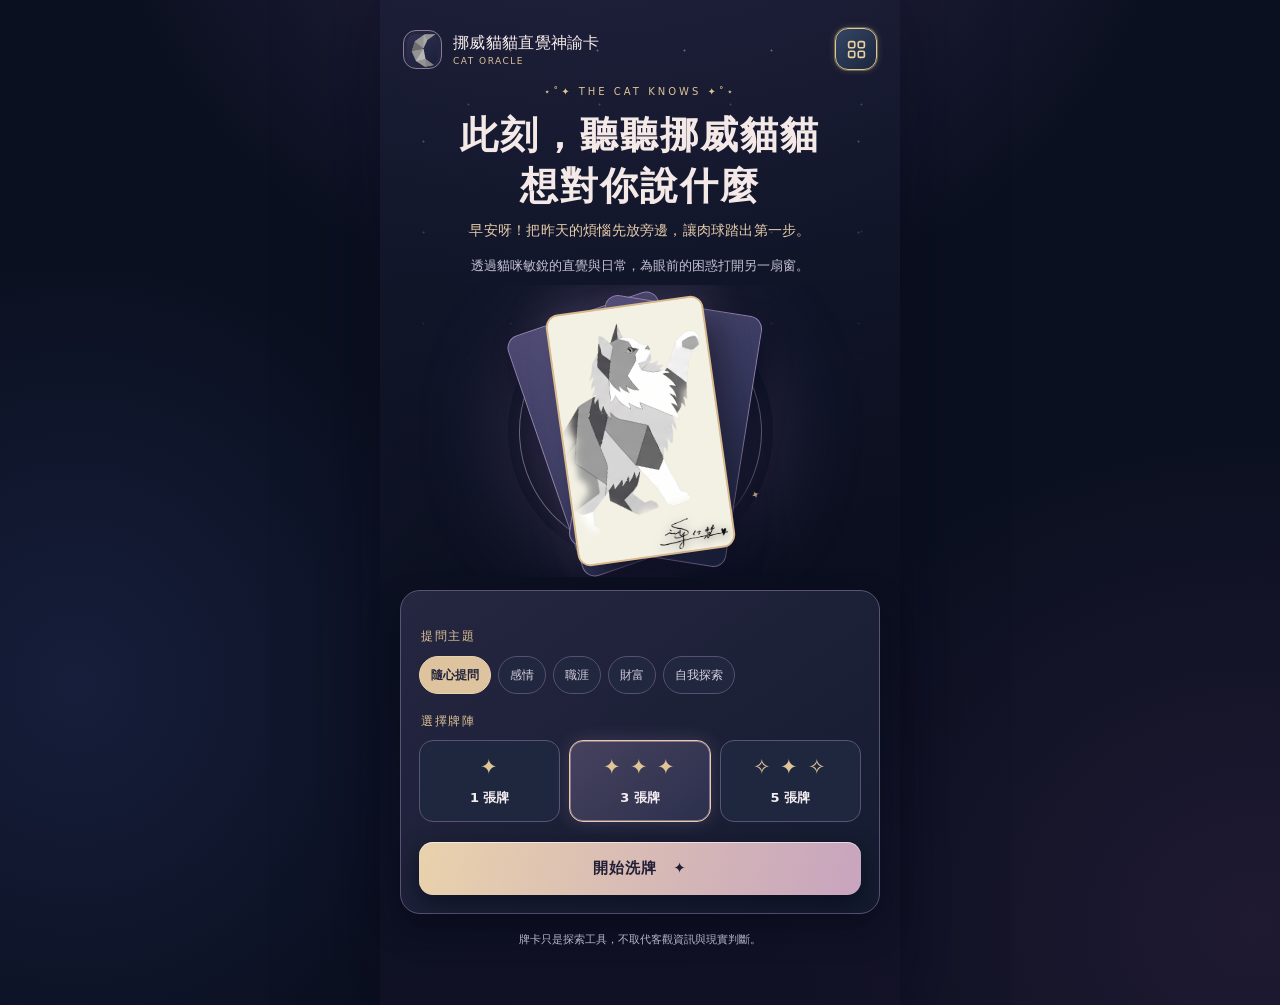
==== commit 8d015a60: "Update index.html" ====
--- a/index.html
+++ b/index.html
@@ -5,7 +5,7 @@
 <meta name="viewport" content="width=device-width,initial-scale=1,viewport-fit=cover">
 <meta name="theme-color" content="#101323">
 <meta name="description" content="挪威貓貓直覺神諭卡：透過貓咪的生活智慧與直覺牽引，探索另一個思考角度。">
-<title>挪威貓貓直覺神諭卡｜V5.16.15 信箱優化・輕量 PWA</title>
+<title>挪威貓貓直覺神諭卡｜V5.16.17 音效診斷・輕量 PWA</title>
 <script id="cat-theme-bootstrap-v5166">
 /* V5.16.8: five UI palettes and a gentle, locked theme crossfade.
    Existing saved theme key and backup API are preserved; card art remains untouched. */
@@ -63,8 +63,29 @@
  apply(chosen,false);
 })();
 </script>
+<!-- V5.16.17: installed PWA only; preserve normal webpage zoom for accessibility. -->
+<style id="cat-pwa-gesture-v51617">
+html.cat-pwa-nozoom, html.cat-pwa-nozoom body,
+html.cat-pwa-nozoom #app, html.cat-pwa-nozoom main,
+html.cat-pwa-nozoom .modal, html.cat-pwa-nozoom .catmail-shell,
+html.cat-pwa-nozoom .catprefs, html.cat-pwa-nozoom .star-room,
+html.cat-pwa-nozoom .star-filters { touch-action:pan-x pan-y; }
+</style>
+<script id="cat-pwa-gesture-bootstrap-v51617">
+(()=>{
+ 'use strict';
+ const standalone=window.matchMedia?.('(display-mode: standalone)')?.matches===true||navigator.standalone===true;
+ if(!standalone)return;
+ document.documentElement.classList.add('cat-pwa-nozoom');
+ // Apply only to the installed app: Safari browser remains pinch-zoom accessible.
+ const vp=document.querySelector('meta[name="viewport"]');
+ if(vp)vp.setAttribute('content','width=device-width,initial-scale=1,maximum-scale=1,user-scalable=no,viewport-fit=cover');
+ // Older iOS WebKit may ignore CSS touch-action for proprietary pinch gestures.
+ for(const kind of ['gesturestart','gesturechange'])document.addEventListener(kind,e=>e.preventDefault(),{passive:false});
+})();
+</script>
 <script id="cat-audio-bootstrap-v51612">
-/* Norwegian Cat Oracle V5.16.12 | LOW-LATENCY EXTERNAL AUDIO
+/* Norwegian Cat Oracle V5.16.17 | iOS AUDIO + PER-FILE DEVICE DIAGNOSTICS
  * No embedded audio. Place sounds in assets/sounds beside index.html.
  * Supports MP3, WAV, OGG, M4A (AAC), FLAC, with resilient codec fallback.
  * Warm decoded AudioBuffers BEFORE clicks. Never play an ordinary sound late.
@@ -92,9 +113,47 @@
 const store=()=>{try{localStorage.setItem(KEY,JSON.stringify(settings))}catch(_){}};
 const get=()=>({...settings});
 let ctx=null,master=null,prewarmPromise=null,warming=false,lastSound='',lastGroup='',lastAt=0;
+// iOS defaults Web Audio to an ambient audio session. When the phone is in
+// Silent Mode, decoded buffers can be "ready" yet produce no audible output.
+// The player's explicit "enable sound" preference authorizes playback mode.
+const iOSDevice=/iPad|iPhone|iPod/.test(navigator.userAgent)||(navigator.platform==='MacIntel'&&navigator.maxTouchPoints>1);
+let previousAudioSessionType=null,audioSessionChanged=false;
+function setAudioSession(active){
+ if(!iOSDevice||!navigator.audioSession)return;
+ try{
+  const session=navigator.audioSession;
+  if(active){
+   if(!audioSessionChanged)previousAudioSessionType=session.type;
+   session.type='playback';
+   audioSessionChanged=session.type==='playback';
+  }else if(audioSessionChanged){
+   if(previousAudioSessionType&&previousAudioSessionType!=='playback')session.type=previousAudioSessionType;
+   audioSessionChanged=false;
+  }
+ }catch(_){/* Safari versions without writable audioSession fall back gracefully. */}
+}
 const decoded=new Map(),readySources=new Map(),sourceFailures=new Map(),loadPending=new Map(),mediaReady=new Map(),mediaPending=new Map();
 const bags=new Map(),lastVariant=new Map(),activeNodes=new Set();
-let processed=0,scanComplete=false;
+let processed=0,scanComplete=false,lastScanEndedAt=0,diagnosticPromise=null;
+const SOUND_MIMES=Object.freeze({mp3:'audio/mpeg',wav:'audio/wav',ogg:'audio/ogg; codecs="vorbis"',m4a:'audio/mp4; codecs="mp4a.40.2"',flac:'audio/flac'});
+const soundKeys=()=>Object.entries(COUNTS).flatMap(([group,n])=>Array.from({length:n},(_,i)=>stem(group,i+1)));
+function rememberFailure(key,url,route,reason){
+ const record=sourceFailures.get(key)||Object.create(null);
+ const detail=record[url]||Object.create(null);
+ detail[route]=reason;record[url]=detail;sourceFailures.set(key,record);
+}
+function preparedCount(){return new Set([...decoded.keys(),...mediaReady.keys()]).size}
+function diagnosticSnapshot(){
+ const element=document.createElement('audio');
+ const formats=Object.fromEntries(FORMATS.map(ext=>[ext,element.canPlayType?.(SOUND_MIMES[ext])||'']));
+ return {total:TOTAL,ready:preparedCount(),processed,warming,enabled:settings.enabled,
+  contextState:ctx?.state||'not-created',audioSessionType:navigator.audioSession?.type||'unavailable',
+  formatHints:formats,files:soundKeys().map(key=>({key,
+   status:decoded.has(key)?'ready-web':mediaReady.has(key)?'ready-media':loadPending.has(key)?'loading':sourceFailures.has(key)?'unavailable':'unverified',
+   source:readySources.get(key)||'',
+   attempts:Object.entries(sourceFailures.get(key)||{}).map(([url,modes])=>({url,...modes}))}))};
+}
+
 function stem(group,n){return `${group}_${String(n).padStart(2,'0')}`}
 function orderFor(key){
  const group=key.replace(/_\d\d$/,'');
@@ -108,20 +167,29 @@
  const label=document.getElementById('cat-sound-preload-status');
  if(!label)return;
  if(!settings.enabled){label.textContent='音效已關閉，不會在背景下載音效。';return}
- const loaded=location.protocol==='file:'?mediaReady.size:decoded.size;
- label.textContent=warming?`正在準備音效：${loaded} 段就緒（已檢查 ${processed}/${TOTAL}）`:`已準備 ${loaded}/${TOTAL} 段音效${loaded<TOTAL?'；缺少的音檔會保持靜音。':'，點擊即可播放。'}`;
+ const loaded=preparedCount();
+ label.textContent=warming?`正在準備音效：${loaded} 段就緒（已檢查 ${processed}/${TOTAL}）`:`已準備 ${loaded}/${TOTAL} 段音效${loaded<TOTAL?'；其餘可在 9527 開發者模式檢查及重試。':'，點擊即可播放。'}`;
+ window.dispatchEvent(new Event('cat-audio-progress'));
 }
 function context(){
  if(!AudioContextClass)return null;
  try{
-  if(!ctx){ctx=new AudioContextClass();master=ctx.createGain();master.gain.value=settings.volume/100*.7;master.connect(ctx.destination)}
+  if(!ctx){
+   if(settings.enabled)setAudioSession(true);
+   ctx=new AudioContextClass();master=ctx.createGain();master.gain.value=settings.volume/100*.7;master.connect(ctx.destination);
+  }
   return ctx;
  }catch(_){return null}
 }
 function unlock(){
  if(!settings.enabled)return;
+ setAudioSession(true);
  const c=context();
- if(c&&c.state==='suspended')c.resume().catch(()=>{});
+ // WebKit also exposes "interrupted" after an app switch, phone call, etc.
+ // resume() must happen in the touch/click/keyboard gesture on iPhone.
+ if(c&&c.state!=='running'&&c.state!=='closed'){
+  try{const result=c.resume();if(result?.catch)result.catch(()=>{})}catch(_){}
+ }
 }
 function applyGain(){if(master&&ctx)try{master.gain.setTargetAtTime(settings.volume/100*.7,ctx.currentTime,.01)}catch(_){} }
 function randInt(n){if(n<2)return 0;return Math.floor(Math.random()*n)}
@@ -130,7 +198,7 @@
  let list=[];
  for(let n=1;n<=COUNTS[group];n++){
   const key=stem(group,n);
-  if(location.protocol==='file:'?mediaReady.has(key):decoded.has(key))list.push(n);
+  if(decoded.has(key)||mediaReady.has(key))list.push(n);
  }
  return list;
 }
@@ -147,7 +215,11 @@
 }
 // A normal click is played only from ALREADY prepared audio; no delayed catch-up.
 function playBuffer(buffer,group){
- const c=context();if(!c||!master||c.state!=='running')return false;
+ const c=context();if(!c||!master)return false;
+ // The pointerdown handler normally wakes audio before click; ensure a
+ // suspended/interrupted context gets another gesture-backed resume attempt.
+ if(c.state!=='running')unlock();
+ if(c.state!=='running')return false;
  try{
   const source=c.createBufferSource(),gain=c.createGain();source.buffer=buffer;
   gain.gain.value=volumeBase(group)*(.96+randInt(9)/100);
@@ -167,8 +239,9 @@
 }
 function playKey(key,group){
  lastSound=key;
- if(location.protocol==='file:')return playMedia(key,group);
- const sound=decoded.get(key);return sound?playBuffer(sound,group):false;
+ const sound=decoded.get(key);
+ if(sound&&playBuffer(sound,group))return true;
+ return playMedia(key,group); // iOS fallback, or direct file:// launch
 }
 function limitAndPlay(group,key){
  if(!settings.enabled||settings.volume<=0||document.hidden)return false;
@@ -193,57 +266,83 @@
  const m=/^([a-z_]+)_(\d{2})$/.exec(String(key));
  if(!m||!COUNTS[m[1]]||Number(m[2])<1||Number(m[2])>COUNTS[m[1]]||!settings.enabled||!settings.volume)return false;
  unlock();
- // Explicit test/preview is allowed to play as soon as its file finishes loading.
- if(location.protocol==='file:'?mediaReady.has(key):decoded.has(key))return playKey(key,m[1]);
- loadKey(key).then(ok=>{if(ok&&settings.enabled&&!document.hidden&&settings.volume>0)playKey(key,m[1])});
+ // A deliberate test click may wait briefly for iOS to finish resume(),
+ // but normal gameplay sounds must never play back late.
+ const attempt=()=>{
+  if(!settings.enabled||!settings.volume||document.hidden)return;
+  if(playKey(key,m[1]))return;
+  const c=context(),since=performance.now();
+  if(c&&c.state!=='running'&&c.state!=='closed'){
+   try{Promise.resolve(c.resume()).then(()=>{
+    if(performance.now()-since<450&&settings.enabled&&!document.hidden&&settings.volume>0)playKey(key,m[1]);
+   }).catch(()=>{})}catch(_){}
+  }
+ };
+ if(location.protocol==='file:'?mediaReady.has(key):(decoded.has(key)||mediaReady.has(key))){attempt();return true}
+ loadKey(key).then(ok=>{if(ok)attempt()});
  return true;
 }
 function wait(ms){return new Promise(r=>setTimeout(r,ms))}
-async function tryDecode(url){
- const c=context();if(!c)return null;
+async function tryDecode(url,key){
+ const c=context();if(!c){rememberFailure(key,url,'web','此瀏覽器無 Web Audio 解碼功能');return null;}
  for(let attempt=0;attempt<2;attempt++){
   const controller=new AbortController();const timer=setTimeout(()=>controller.abort(),7000);
   try{
    const response=await fetch(url,{cache:'default',signal:controller.signal});
    if(!response.ok){
     clearTimeout(timer);
+    rememberFailure(key,url,'web','HTTP '+response.status+(response.status===404?'：找不到檔案':''));
     if((response.status===502||response.status===503||response.status===504)&&attempt===0){await wait(250);continue}
     return null;
    }
    const raw=await response.arrayBuffer();clearTimeout(timer);
-   return await c.decodeAudioData(raw);
-  }catch(_){
+   try{return await c.decodeAudioData(raw)}catch(error){
+    rememberFailure(key,url,'web','下載成功，但音訊解碼失敗（格式或編碼不相容）');
+    return null;
+   }
+  }catch(error){
    clearTimeout(timer);
+   rememberFailure(key,url,'web',error?.name==='AbortError'?'請求逾時':`網路請求失敗（${String(error?.message||'未知錯誤').slice(0,55)}）`);
    if(attempt===0){await wait(180);continue}
   }
  }
  return null;
 }
 // HTMLAudio fallback enables direct file:// use when fetch() is forbidden locally.
-async function tryMedia(url){
+async function tryMedia(url,key){
  return new Promise(resolve=>{
   let audio;
-  try{audio=new Audio();audio.preload='auto'}catch(_){resolve(null);return}
+  try{audio=new Audio();audio.preload='auto'}catch(_){rememberFailure(key,url,'html','無法建立 HTML 音訊播放器');resolve(null);return}
   let settled=false;
-  const done=ok=>{if(settled)return;settled=true;clearTimeout(timer);audio.removeEventListener('canplay',onReady);audio.removeEventListener('error',onError);resolve(ok?audio:null)};
-  const onReady=()=>done(true),onError=()=>done(false);
-  const timer=setTimeout(()=>done(false),5000);
+  const done=(ok,reason='')=>{if(settled)return;settled=true;clearTimeout(timer);audio.removeEventListener('canplay',onReady);audio.removeEventListener('error',onError);if(!ok)rememberFailure(key,url,'html',reason||'無法載入');resolve(ok?audio:null)};
+  const onReady=()=>done(true),onError=()=>done(false,audio.error?.code===4?'播放器不支援此格式或檔案不存在':'媒體載入失敗（代碼 '+(audio.error?.code||'?')+'）');
+  const timer=setTimeout(()=>done(false,'媒體載入逾時'),5000);
   audio.addEventListener('canplay',onReady);audio.addEventListener('error',onError);
-  audio.src=url;try{audio.load()}catch(_){done(false)}
+  audio.src=url;try{audio.load()}catch(_){done(false,'播放來源讀取失敗')}
  });
 }
 async function loadKey(key){
- if((location.protocol==='file:'?mediaReady:decoded).has(key))return true;
+ if(decoded.has(key)||mediaReady.has(key))return true;
  if(loadPending.has(key))return loadPending.get(key);
  const task=(async()=>{
   for(const url of sources(key)){
-   const playable=location.protocol==='file:'?await tryMedia(url):await tryDecode(url);
+   const playable=location.protocol==='file:'?await tryMedia(url,key):await tryDecode(url,key);
    if(playable){
     if(location.protocol==='file:')mediaReady.set(key,playable);
     else decoded.set(key,playable);
     readySources.set(key,url);notify();return true;
    }
   }
+  // Occasionally an iOS codec plays in HTMLMediaElement even though
+  // decodeAudioData rejects it. Use a prepared <audio> rather than silence.
+  if(location.protocol!=='file:'){
+   for(const url of sources(key)){
+    // HTTP 404 means the asset is absent; a second HTMLAudio request cannot fix it.
+    if(String(sourceFailures.get(key)?.[url]?.web||'').startsWith('HTTP 404'))continue;
+    const playable=await tryMedia(url,key);
+    if(playable){mediaReady.set(key,playable);readySources.set(key,url);notify();return true}
+   }
+  }
   return false;
  })().finally(()=>{loadPending.delete(key);notify()});
  loadPending.set(key,task);return task;
@@ -252,31 +351,51 @@
  const priority=['ui_click','ui_confirm','ui_back','card_flip','shuffle','wind','reveal','deep_card','mail_open','jar_save','jar_open','star'];
  return priority.flatMap(group=>Array.from({length:COUNTS[group]},(_,i)=>stem(group,i+1)));
 }
-function prewarm(){
+function prewarm(force=false){
  if(!settings.enabled)return Promise.resolve(false);
  if(prewarmPromise)return prewarmPromise;
  if(scanComplete)return Promise.resolve(true);
- warming=true;processed=0;notify();
- const keys=allKeys();let index=0;
+ // Avoid repeated retries on every user tap when the network or files are unavailable.
+ if(!force&&lastScanEndedAt&&Date.now()-lastScanEndedAt<60000)return Promise.resolve(false);
+ const keys=allKeys().filter(key=>!decoded.has(key)&&!mediaReady.has(key));let index=0;
+ warming=true;processed=TOTAL-keys.length;notify();
  async function worker(){
   while(settings.enabled&&index<keys.length){
    const key=keys[index++];await loadKey(key);processed++;notify();
   }
  }
- // Three concurrent loaders avoid 31 simultaneous decoding/fetch bursts on phones.
- prewarmPromise=Promise.all([worker(),worker(),worker()]).then(()=>true).finally(()=>{
-  warming=false;prewarmPromise=null;scanComplete=processed===TOTAL;notify();
+ prewarmPromise=Promise.all([worker(),worker(),worker()]).then(()=>preparedCount()===TOTAL).finally(()=>{
+  warming=false;prewarmPromise=null;scanComplete=preparedCount()===TOTAL;
+  lastScanEndedAt=Date.now();notify();
  });
  return prewarmPromise;
 }
-function stop(){
+// Developer-only scan can run with sound preference OFF; it never autoplays.
+function diagnose(){
+ if(diagnosticPromise)return diagnosticPromise;
+ const keys=soundKeys().filter(key=>!decoded.has(key)&&!mediaReady.has(key));
+ let cursor=0;
+ diagnosticPromise=(async()=>{
+  async function worker(){while(cursor<keys.length){const key=keys[cursor++];await loadKey(key);window.dispatchEvent(new Event('cat-audio-progress'))}}
+  await Promise.all([worker(),worker(),worker()]);
+  scanComplete=preparedCount()===TOTAL;
+  return diagnosticSnapshot();
+ })().finally(()=>{diagnosticPromise=null;notify()});
+ return diagnosticPromise;
+}
+function stop(disable=false){
  for(const node of activeNodes)try{node.stop()}catch(_){}activeNodes.clear();
  for(const a of mediaReady.values())try{a.pause();a.currentTime=0}catch(_){}
- if(ctx?.state==='running')ctx.suspend().catch(()=>{});
+ // Avoid explicitly suspending AudioContext when merely hiding the iOS PWA:
+ // WebKit already interrupts it and can get stuck after double suspension.
+ if(disable||!iOSDevice){
+  if(ctx?.state==='running')try{ctx.suspend().catch(()=>{})}catch(_){}
+ }
+ if(disable)setAudioSession(false);
 }
 function setEnabled(value){
  settings.enabled=!!value;store();
- if(settings.enabled){unlock();applyGain();prewarm()}else{stop()}
+ if(settings.enabled){setAudioSession(true);unlock();applyGain();prewarm()}else{stop(true)}
  notify();return get();
 }
 function setVolume(value){
@@ -284,19 +403,29 @@
  settings.volume=Math.max(0,Math.min(100,Math.round(n)));store();applyGain();notify();return get();
 }
 function apply(prefs){if(!valid(prefs))return false;setVolume(prefs.volume);setEnabled(prefs.enabled);return true}
+document.addEventListener('touchstart',unlock,{capture:true,passive:true});
+document.addEventListener('touchend',unlock,{capture:true,passive:true});
 document.addEventListener('pointerdown',unlock,{capture:true,passive:true});
+document.addEventListener('click',unlock,true);
 document.addEventListener('keydown',unlock,true);
-document.addEventListener('visibilitychange',()=>{if(document.hidden)stop();else if(settings.enabled)prewarm()});
-window.addEventListener('pageshow',()=>{if(settings.enabled)prewarm()});
+document.addEventListener('visibilitychange',()=>{
+ if(document.hidden)stop();
+ else if(settings.enabled){setAudioSession(true);unlock();prewarm()}
+});
+window.addEventListener('pageshow',()=>{if(settings.enabled){setAudioSession(true);unlock();prewarm()}});
 if(settings.enabled){ // saved-on preference: start downloading while the page is opening
+ setAudioSession(true);
  if(document.readyState==='loading')document.addEventListener('DOMContentLoaded',prewarm,{once:true});
  else prewarm();
 }
 window.__catAudio={get,setEnabled,setVolume,apply,valid,play,testFile,prewarm,stop,
  refreshStatus:notify,info:()=>({groups:GROUPS.length,files:TOTAL,formats:[...FORMATS],lastSound,
-  buffers:decoded.size,ready:location.protocol==='file:'?mediaReady.size:decoded.size,
+  buffers:decoded.size,ready:new Set([...decoded.keys(),...mediaReady.keys()]).size,
+  contextState:ctx?.state||'not-created',iOSDevice,
+  audioSessionType:navigator.audioSession?.type||'unavailable',
   processed,warming,enabled:settings.enabled,volume:settings.volume,
-  readySources:Object.fromEntries(readySources)})};
+  readySources:Object.fromEntries(readySources)}),diagnostics:diagnosticSnapshot,diagnose,
+  files:soundKeys, retryMissing:()=>prewarm(true)};
 // UI sound mapping is preserved from the previous release.
 const categories={
  'wind':'wind','start':'shuffle','reshuffle':'shuffle','pick':'card_flip','unpick':'card_flip',
@@ -355,6 +484,21 @@
 .catsound-foot{font-size:12px;line-height:1.85;color:var(--sub,#b8b5c9);margin:12px 0 0}
 [data-cat-theme="cream"] .catsound-switch,[data-cat-theme="cream"] .catsound-preview{box-shadow:0 1px 5px #30281812}
 @media (max-width:500px){.catsound-top{align-items:flex-start}.catsound-panel{padding:18px 15px}}
+</style>
+<style id="cat-dev-audio-v51617">
+.dev59-audio-list{max-height:350px;overflow:auto;overscroll-behavior:contain;margin-top:9px}
+.dev59-audio-record{padding:10px 0;border-top:1px solid var(--hair,#58576c);font-size:12px;line-height:1.65}
+.dev59-audio-record header{display:flex;gap:7px;align-items:center;justify-content:space-between;flex-wrap:wrap}
+.dev59-audio-record code{color:var(--text);font-size:12px;overflow-wrap:anywhere}
+.dev59-audio-record .cat-sound-ok{color:#79cba3}
+.dev59-audio-record .cat-sound-bad{color:#e9a38d}
+.dev59-audio-record .cat-sound-pending{color:var(--sub)}
+.dev59-audio-record .dev59-muted{margin:4px 0 0;overflow-wrap:anywhere}
+.dev59-audio-record .secondary{width:auto;min-height:32px;padding:5px 9px;font-size:11px}
+.dev59-audio-actions{display:grid;grid-template-columns:1fr 1fr;gap:9px;margin-top:10px}
+.dev59-audio-actions .secondary{min-height:43px}
+.dev59-audio-format{margin:8px 0 0;font-size:11px;line-height:1.75;overflow-wrap:anywhere;color:var(--sub)}
+@media(max-width:380px){.dev59-audio-actions{grid-template-columns:1fr}}
 </style>
 
 <style>
@@ -1597,7 +1741,7 @@
  }
  return output;
 }
-function ui58ApplyPageInfo(){document.title=ui58Text('網頁資訊','瀏覽器標題').replace('V5.16.14 輕量 PWA 桌面版','V5.16.15 信箱優化・輕量 PWA');document.querySelector('meta[name="description"]')?.setAttribute('content',ui58Text('網頁資訊','網頁描述'))}
+function ui58ApplyPageInfo(){document.title=ui58Text('網頁資訊','瀏覽器標題').replace('V5.16.14 輕量 PWA 桌面版','V5.16.15 信箱優化・輕量 PWA').replace('V5.16.15 信箱優化・輕量 PWA','V5.16.17 音效診斷・輕量 PWA').replace('V5.16.16 iPhone音效修正・輕量 PWA','V5.16.17 音效診斷・輕量 PWA');document.querySelector('meta[name="description"]')?.setAttribute('content',ui58Text('網頁資訊','網頁描述'))}
 const ui56Last=Object.create(null);
 let ui56Round=Object.create(null);
 function ui56Draw(key){
@@ -3088,11 +3232,48 @@
  <p class="dev59-muted">本機匯入只套用於這次開啟的網頁。要永久修改，請匯出並替換網站的 ui_text.json。格式檢查不會套用文字。</p>
  <details id="dev59-diagnostics"><summary>最近一次欄位檢查</summary><div id="dev59-issues" class="dev59-issues"></div></details></div>
  <div class="dev59-panel"><h4>隨機文案預覽</h4><label for="dev59-pool" class="dev59-muted">選擇文字欄位</label><select id="dev59-pool"></select><div id="dev59-preview" class="dev59-preview" aria-live="polite"></div><button class="secondary" data-dev59="preview">切換預覽</button><p class="dev59-muted">只預覽文字，不影響占卜中的隨機選擇。</p></div>
+ <div class="dev59-panel" id="dev59-audio-section"><h4>音效相容性檢測（31 段）</h4>
+ <p class="dev59-muted">顯示這台裝置實際成功解碼／可預載的音檔與格式。載入成功不保證一定聽得到，可逐檔點「試聽」確認。未就緒的音檔可以重試。</p>
+ <p id="dev59-audio-status" role="status" aria-live="polite">讀取音效狀態中…</p>
+ <p id="dev59-audio-format" class="dev59-audio-format"></p>
+ <div class="dev59-audio-actions"><button class="secondary" data-dev59="audio-scan">檢測未就緒音檔</button><button class="secondary" data-dev59="audio-copy">複製音效診斷報告</button></div>
+ <div id="dev59-audio-list" class="dev59-audio-list"></div><p id="dev59-audio-notice" class="dev59-muted" role="status"></p></div>
  <div class="dev59-panel"><h4>圖檔檢測</h4><p class="dev59-muted">檢測 63 張牌圖、10 張首頁封面、cardsign、icon、cans、function。封面與裝飾圖可選配。</p><button class="secondary" data-dev59="images">開始檢測圖檔</button><p id="dev59-image-status" role="status" aria-live="polite">尚未檢測</p><details id="dev59-image-details" hidden><summary>圖檔清單</summary><div id="dev59-image-list" class="dev59-issues"></div></details></div>
  <button class="primary" type="button" data-action="close-modal">返回遊戲</button><p class="dev59-muted">此入口僅供介面維護，不是安全驗證。</p></section>`;
  document.body.appendChild(overlay);document.body.style.overflow='hidden';
  const $=s=>overlay.querySelector(s),esc=escapeHtml;
- let busy=false,fileMode='import',previewKey='',previewIndex=0,scanRunning=false;
+ let busy=false,fileMode='import',previewKey='',previewIndex=0,scanRunning=false,audioScanning=false;
+ const audio=window.__catAudio;
+ const audioLabel=x=>x==='ready-web'?'✓ 解碼就緒（Web Audio）':x==='ready-media'?'✓ 媒體就緒（HTML Audio）':x==='loading'?'載入中':x==='unavailable'?'✕ 目前無法載入':'尚未檢測';
+ const audioReason=file=>file.attempts.map(a=>{
+  const base=a.url.split('/').pop();return `${base}：${[a.web,a.html].filter(Boolean).join('；')}`;
+ }).join('\n');
+ const renderAudio=()=>{
+  if(!overlay.isConnected||!audio?.diagnostics)return;
+  const d=audio.diagnostics(),missing=d.files.filter(f=>f.status==='unavailable').length;
+  const pending=d.files.filter(f=>f.status==='unverified'||f.status==='loading').length;
+  $('#dev59-audio-status').textContent=`已就緒 ${d.ready}/${d.total} · 無法載入 ${missing} · 未確認 ${pending} ｜音效${d.enabled?'開啟':'關閉'} · AudioContext：${d.contextState} · Session：${d.audioSessionType}`;
+  $('#dev59-audio-format').textContent='格式支援參考（瀏覽器聲明，非播放保證）：'+Object.entries(d.formatHints).map(([k,v])=>`${k.toUpperCase()} ${v||'未宣告支援'}`).join('、');
+  const audioList=$('#dev59-audio-list'),scroll=audioList.scrollTop;
+  const openRecords=new Set([...audioList.querySelectorAll('.dev59-audio-record details[open]')].map(e=>e.closest('.dev59-audio-record')?.querySelector('code')?.textContent));
+  audioList.innerHTML=d.files.map(f=>{
+   const ok=f.status.startsWith('ready');const cls=ok?'cat-sound-ok':f.status==='unavailable'?'cat-sound-bad':'cat-sound-pending';
+   const src=f.source?f.source.split('/').pop():'';
+   const fails=!ok?audioReason(f):'';
+   return `<div class="dev59-audio-record"><header><code>${esc(f.key)}</code><span class="${cls}">${esc(audioLabel(f.status))}</span></header>`+
+    (src?`<p class="dev59-muted">使用：${esc(src)}</p>`:'')+
+    (fails?`<details><summary>失敗紀錄（點開查看）</summary><p class="dev59-muted" style="white-space:pre-wrap">${esc(fails)}</p></details>`:'')+
+    `<button type="button" class="secondary" data-dev59="audio-test" data-sound-key="${esc(f.key)}" ${ok&&d.enabled?'':'disabled'}>▶ 試聽</button></div>`;
+  }).join('');
+  for(const record of audioList.querySelectorAll('.dev59-audio-record'))if(openRecords.has(record.querySelector('code')?.textContent))record.querySelector('details')?.setAttribute('open','');
+  audioList.scrollTop=scroll;
+  overlay.querySelector('[data-dev59="audio-scan"]').disabled=audioScanning;
+ };
+ const audioProgressHandler=()=>renderAudio();
+ window.addEventListener('cat-audio-progress',audioProgressHandler);
+ const cleanupAudio=new MutationObserver(()=>{if(!overlay.isConnected){window.removeEventListener('cat-audio-progress',audioProgressHandler);cleanupAudio.disconnect()}});
+ cleanupAudio.observe(document.body,{childList:true});
+
  const notice=(msg,kind='')=>{if(!overlay.isConnected)return;$('#dev59-notice').textContent=msg;$('#dev59-notice').dataset.kind=kind};
  const updateStatus=()=>{const t=ui58Status,source={json:'外部 JSON',local:'本機匯入',builtin:'內建預設'}[t.source]||t.source;
    const rows=[['程式版本','V5.15'],['文字來源',source],['載入狀態',t.reason||'正常'],['有效自訂欄位',`${t.accepted} / ${ui59Total}`],['使用預設欄位',String(ui59Total-t.accepted)],['無效欄位',String(t.ignored||0)],['未知欄位',String(t.unknown||0)]];
@@ -3105,6 +3286,21 @@
  $('#dev59-pool').addEventListener('change',e=>{previewKey=e.target.value;previewIndex=0;refreshPreview()});
  $('#dev59-file').addEventListener('change',async e=>{const f=e.target.files?.[0];e.target.value='';if(!f||busy)return;const mode=fileMode;setBusy(true);notice('正在讀取 '+f.name+'…');try{if(f.size>2000000)throw Error('檔案超過 2 MB 上限。');const report=ui59Parse(await f.text());if(!overlay.isConnected)return;ui59LastCheck=report;showReport(report);$('#dev59-diagnostics').open=report.issues.length>0;if(mode==='import'){if(!report.accepted)throw Error('沒有有效欄位，保留目前文案。');apply(report,'local');notice(`已匯入 ${report.accepted} 個欄位，其餘使用內建文字。`,'ok')}else notice(`檢查完畢：${report.accepted} 個有效欄位；未套用。`,report.issues.length?'warn':'ok')}catch(err){notice('未套用：'+err.message,'warn')}finally{setBusy(false)}});
  overlay.addEventListener('click',async e=>{const b=e.target.closest('[data-dev59]');if(!b)return;const action=b.dataset.dev59;
+   if(action==='audio-test'){
+    if(!audio?.get()?.enabled){$('#dev59-audio-notice').textContent='請先在偏好設定開啟音效，再逐檔試聽。';return}
+    audio.testFile(b.dataset.soundKey);$('#dev59-audio-notice').textContent='已要求試聽 '+b.dataset.soundKey+'；請用耳朵確認是否真的有聲音。';return;
+   }
+   if(action==='audio-copy'){
+    const d=audio?.diagnostics();if(!d)return;
+    const report=[`挪威貓貓音效診斷（${new Date().toLocaleString()}）`,navigator.userAgent,`已就緒 ${d.ready}/${d.total} · AudioContext ${d.contextState} · Session ${d.audioSessionType}`, ...d.files.map(f=>`${f.key}: ${audioLabel(f.status)}${f.source?' / '+f.source:''}${f.attempts.length?' / '+audioReason(f).replaceAll('\n',' | '):''}`)].join('\n');
+    try{await navigator.clipboard.writeText(report);$('#dev59-audio-notice').textContent='診斷報告已複製，可傳給開發者。'}catch(_){$('#dev59-audio-notice').textContent='瀏覽器不允許複製；可截圖上方清單。'}return;
+   }
+   if(action==='audio-scan'){
+    if(audioScanning||!audio?.diagnose)return;audioScanning=true;renderAudio();$('#dev59-audio-notice').textContent='正在使用這台裝置檢測尚未就緒的音效，沒有自動播放。';
+    try{await audio.diagnose();if(overlay.isConnected)$('#dev59-audio-notice').textContent='檢測結束。成功載入的項目可點「試聽」確認音量。'}
+    catch(err){if(overlay.isConnected)$('#dev59-audio-notice').textContent='檢測未完成：'+String(err?.message||err)}
+    finally{audioScanning=false;renderAudio()}return;
+   }
    if(action==='preview'){refreshPreview(true);return}
    if(action==='images'){if(scanRunning)return;scanRunning=true;b.disabled=true;$('#dev59-image-details').hidden=true;$('#dev59-image-list').textContent='';try{await ui59ImageScan(overlay,$)}finally{scanRunning=false;b.disabled=false}return}
    if(busy)return;
@@ -3113,7 +3309,7 @@
    if(action==='reset'){if(!window.confirm('還原內建預設文字？不會修改磁碟上的 JSON 檔案。'))return;const report={active:Object.create(null),accepted:0,ignored:0,missing:ui59Total,unknown:0,issues:[]};apply(report,'builtin');ui58Status.reason='手動還原';ui59LastCheck=null;updateStatus();showReport(null);notice('已還原內建文字；未修改外部檔案。','ok');return}
    if(action==='reload'){setBusy(true);notice('正在重新讀取 ui_text.json…');try{const report=await ui59Fetch();if(!overlay.isConnected)return;ui59LastCheck=report;showReport(report);$('#dev59-diagnostics').open=report.issues.length>0;if(!report.accepted)throw Error('沒有有效欄位，保留目前文案。');apply(report,'json');notice(`已重新載入 ${report.accepted} 個欄位。`,'ok')}catch(err){notice('讀取失敗，保留目前文案：'+err.message,'warn')}finally{setBusy(false)}}
  });
- updateStatus();showReport(ui59LastCheck);refreshPreview();overlay.querySelector('.modal-close').focus({preventScroll:true});
+ updateStatus();showReport(ui59LastCheck);refreshPreview();renderAudio();overlay.querySelector('.modal-close').focus({preventScroll:true});
 }
 function ui59Probe(name,extensions){return new Promise(resolve=>{let i=0,done=false,img;const finish=(status,src='')=>{if(done)return;done=true;clearTimeout(timer);if(img){img.onload=null;img.onerror=null}resolve({name,status,src})};const timer=setTimeout(()=>finish('timeout'),3500);const next=()=>{if(done)return;if(i===extensions.length){finish('missing');return}const src=name+'.'+extensions[i++];img=new Image();img.onload=()=>finish('found',src);img.onerror=next;img.src=src};next()})}
 async function ui59ImageScan(overlay,$){
